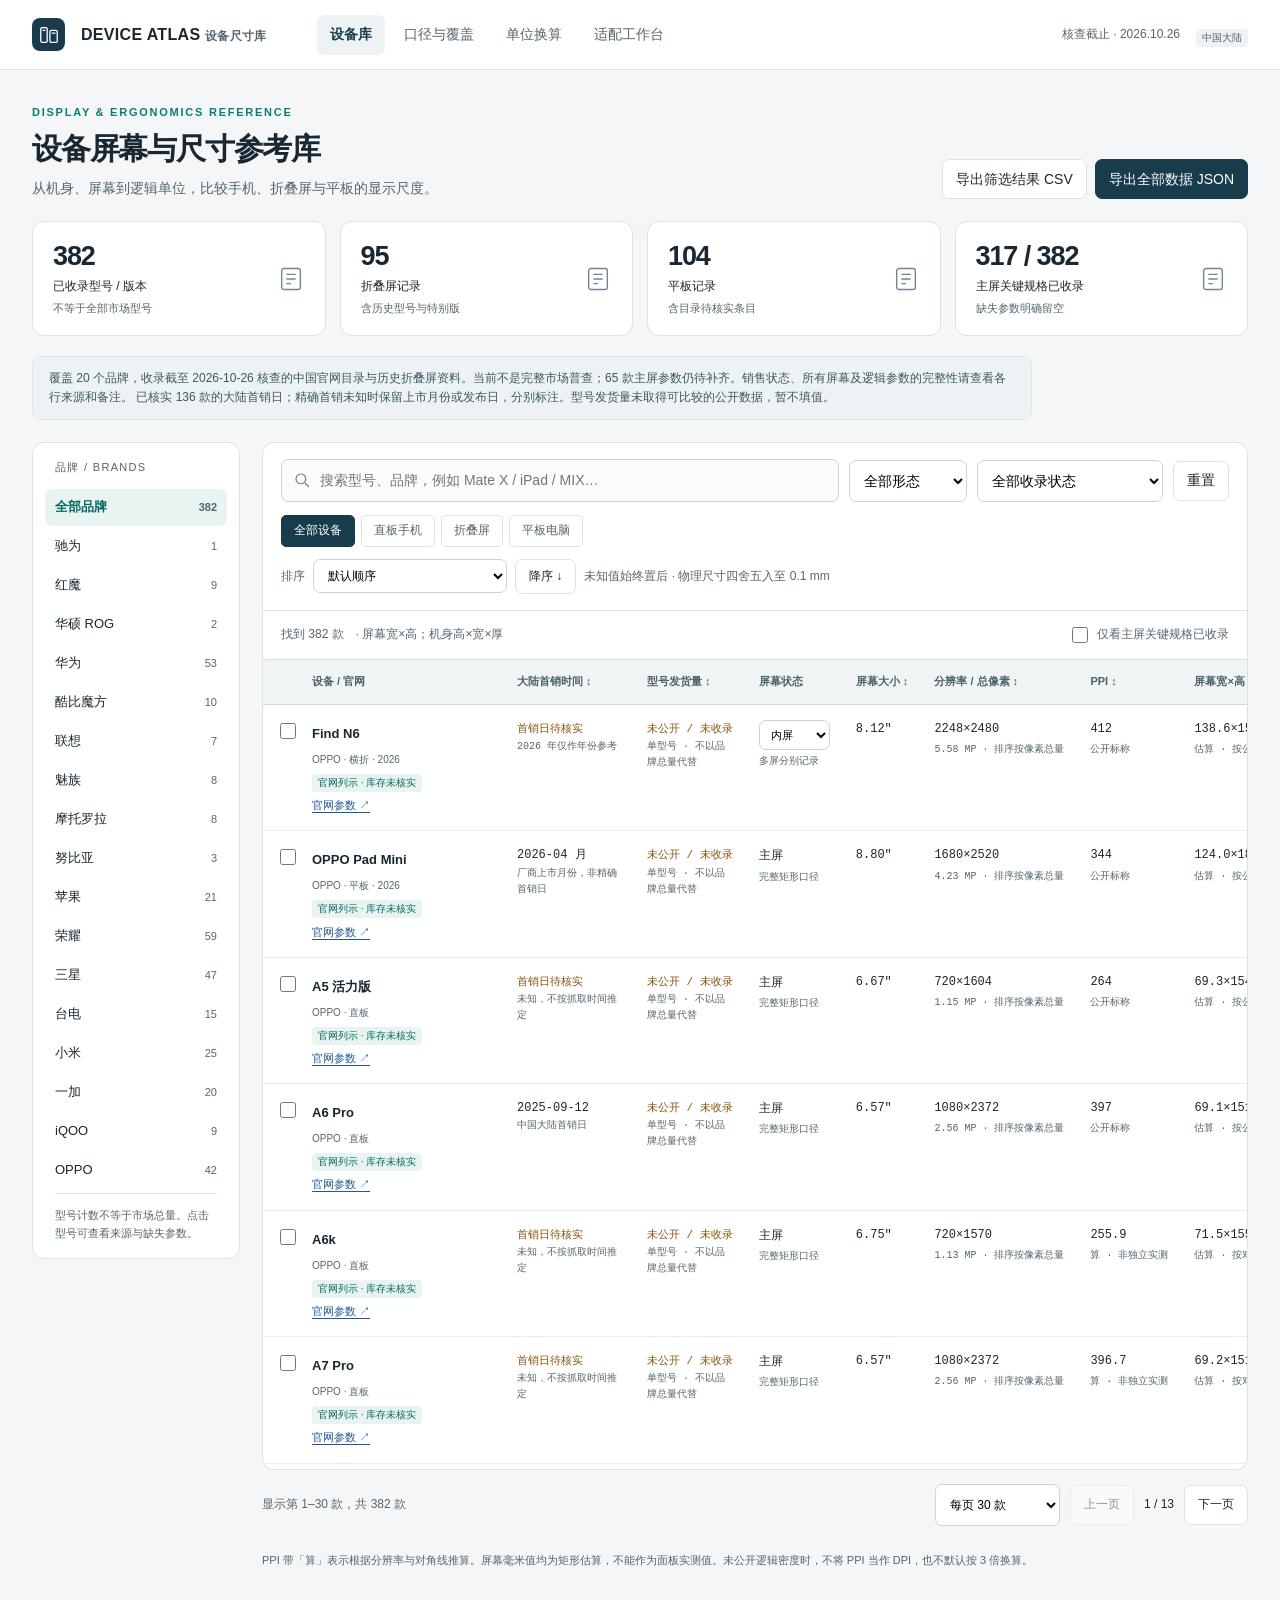
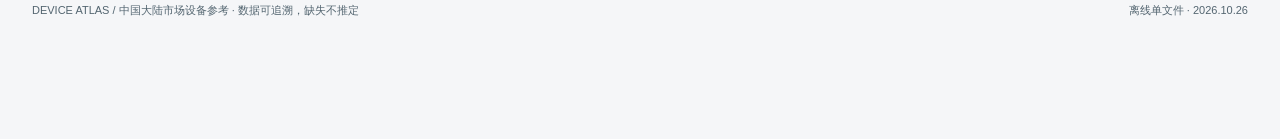
==== outputs/device-library/index.html @ fa9dd569 "Publish Device Atlas catalogue and physical-size workbench" ====
<!doctype html>
<html lang="zh-CN">
<head>
<meta charset="utf-8"><meta name="viewport" content="width=device-width,initial-scale=1">
<title>中国市场设备尺寸库 · Device Atlas</title>
<meta name="description" content="中国市场手机、折叠屏与平板设备尺寸参考，区分物理尺寸、PPI 与系统逻辑密度。">
<style>
:root{--bg:#f5f6f8;--paper:#fff;--ink:#182731;--muted:#536570;--line:#dce3e7;--navy:#183c4c;--accent:#087f75;--soft:#e8f4f1;--amber:#85530c;--amberbg:#fff4df;--blue:#235993;--r:12px}*{box-sizing:border-box}body{margin:0;background:var(--bg);color:var(--ink);font:14px/1.6 -apple-system,BlinkMacSystemFont,"Segoe UI","PingFang SC","Microsoft YaHei",sans-serif}button,input,select{font:inherit}button,a,select{touch-action:manipulation}button{cursor:pointer}button:disabled{cursor:not-allowed;opacity:.48}a{color:var(--blue);text-underline-offset:3px}button:focus-visible,a:focus-visible,input:focus-visible,select:focus-visible,summary:focus-visible{outline:3px solid #138b80;outline-offset:3px}button{border:1px solid var(--line);border-radius:7px;background:#fff;color:var(--ink);min-height:40px;padding:7px 13px;transition:background .15s}button:hover{background:#eef3f5}.primary{background:var(--navy);color:#fff;border-color:var(--navy)}.primary:hover{background:#255365}.quiet{background:transparent}.muted{color:var(--muted)}.mono,.num{font-family:ui-monospace,SFMono-Regular,Consolas,monospace;font-variant-numeric:tabular-nums}.small{font-size:12px}.nowrap{white-space:nowrap}.topbar{height:70px;border-bottom:1px solid var(--line);background:#fff;display:flex;align-items:center;padding:0 32px;gap:16px;position:relative;z-index:3}.logo{width:33px;height:33px;background:var(--navy);color:#fff;border-radius:8px;display:grid;place-items:center}.brandlock{font-weight:700;font-size:16px;letter-spacing:.02em}.edition{margin-left:auto;display:flex;align-items:center;gap:16px}.date{font-size:12px;color:var(--muted)}.navtabs{display:flex;gap:6px;margin-left:34px}.navtabs button{border:0;background:transparent;color:var(--muted)}.navtabs button[aria-selected=true]{color:var(--navy);background:#edf2f4;font-weight:600}.shell{max-width:1720px;margin:auto;padding:34px 32px 120px}.heading{display:flex;justify-content:space-between;gap:20px;align-items:flex-end;margin-bottom:22px}.eyebrow{font-size:11px;letter-spacing:.16em;color:var(--accent);font-weight:700;margin-bottom:7px}h1{font-size:30px;line-height:1.3;margin:0 0 9px;font-weight:650;letter-spacing:-.04em}h2{font-size:20px;margin:0 0 14px}h3{font-size:15px;margin:0 0 12px}.lead{color:var(--muted);margin:0;max-width:900px}.actions{display:flex;gap:8px;flex-wrap:wrap}.stats{display:grid;grid-template-columns:repeat(4,1fr);gap:14px;margin-bottom:20px}.stat{background:var(--paper);border:1px solid var(--line);border-radius:var(--r);padding:17px 20px;display:flex;justify-content:space-between;gap:10px;align-items:center}.stat strong{display:block;font-size:27px;line-height:1.3;font-weight:600;letter-spacing:-.04em}.stat .note{display:block;font-size:11px;color:var(--muted);margin-top:4px}.stat svg{color:#6f8991}.scope-note{background:#edf3f5;border:1px solid #d9e5e9;color:#3e5661;border-radius:9px;padding:12px 16px;margin-bottom:22px;font-size:12px}.workspace{display:grid;grid-template-columns:208px minmax(0,1fr);gap:22px}.sidebar{align-self:start;background:#fff;border:1px solid var(--line);border-radius:var(--r);padding:16px 12px}.side-title{font-size:11px;letter-spacing:.12em;color:var(--muted);padding:0 10px 12px}.brandlist{display:flex;flex-direction:column;gap:2px;max-height:690px;overflow:auto}.brand-btn{display:flex;justify-content:space-between;align-items:center;width:100%;border:0;background:transparent;min-height:37px;text-align:left;padding:7px 10px;font-size:13px}.brand-btn span:last-child{font-size:11px;color:var(--muted)}.brand-btn.active{background:var(--soft);color:#08675e;font-weight:650}.side-foot{font-size:11px;color:var(--muted);margin:14px 10px 0;border-top:1px solid var(--line);padding-top:13px}.catalog{min-width:0}.filters{background:#fff;border:1px solid var(--line);border-radius:var(--r) var(--r) 0 0;padding:16px 18px}.filterline{display:flex;align-items:center;gap:10px;flex-wrap:wrap}.search-wrap{position:relative;flex:1;min-width:230px}.search-wrap svg{position:absolute;left:12px;top:12px;color:#6b7e87}.search-wrap input{width:100%;padding:9px 12px 9px 38px;border:1px solid #c9d4da;border-radius:7px;min-height:42px;background:#fafcfc}select{min-height:42px;padding:8px 30px 8px 10px;border:1px solid #c9d4da;border-radius:7px;background:#fff;max-width:100%}.chips{display:flex;gap:6px;flex-wrap:wrap;margin-top:13px}.chip{min-height:32px;padding:3px 12px;border-radius:5px;font-size:12px;color:var(--muted)}.chip[aria-pressed=true]{background:var(--navy);border-color:var(--navy);color:#fff}.filter-meta{display:flex;gap:12px;align-items:center;font-size:12px;color:var(--muted);padding:13px 18px;background:#fff;border:1px solid var(--line);border-top:0}.filter-meta label{margin-left:auto;display:flex;gap:6px;align-items:center}.table-wrap{overflow:auto;max-height:810px;border:1px solid var(--line);border-top:0;background:#fff;border-radius:0 0 var(--r) var(--r)}table{border-collapse:separate;border-spacing:0;width:100%;text-align:left}th{position:sticky;top:0;z-index:2;background:#f0f4f5;border-bottom:1px solid #ced9df;padding:12px 13px;font-size:11px;white-space:nowrap;color:#4b616c;font-weight:600}td{border-bottom:1px solid #e8edef;padding:15px 13px;vertical-align:top;white-space:nowrap;font-size:12px}tbody tr:hover td{background:#f7fbfa}tbody tr:last-child td{border-bottom:0}.model-cell{min-width:205px;max-width:280px;white-space:normal}.model-name{border:0;background:none;padding:0;text-align:left;font-weight:650;min-height:28px;font-size:13px;line-height:1.4}.model-name:hover{background:none;text-decoration:underline}.model-meta{color:var(--muted);font-size:10px;margin-top:4px}.checkcell{width:40px;padding-right:0}input[type=checkbox]{accent-color:var(--accent);width:16px;height:16px;cursor:pointer}.badge{font-size:10px;display:inline-block;padding:1px 6px;border-radius:4px;background:#edf2f4;color:#52666f;margin-top:6px}.badge.green{background:var(--soft);color:#08685e}.badge.amber{background:var(--amberbg);color:var(--amber)}.missing{color:var(--amber);font-size:11px}.subvalue{display:block;font-size:10px;color:var(--muted);margin-top:3px}.bodycell{white-space:normal;min-width:220px;max-width:300px;overflow-wrap:anywhere}.screen-select{min-height:30px;padding:3px 20px 3px 7px;max-width:130px;font-size:11px}.sort-btn{border:0;background:none;min-height:20px;padding:0;color:inherit;font-size:inherit}.pager{display:flex;gap:10px;justify-content:flex-end;align-items:center;padding:14px 0;font-size:12px}.pager span:first-child{margin-right:auto;color:var(--muted)}.empty{padding:65px;text-align:center;color:var(--muted)}.empty strong{display:block;font-size:17px;margin-bottom:9px}.bottom-notes{font-size:11px;color:var(--muted);margin-top:12px}.comparebar{position:fixed;left:50%;bottom:20px;transform:translateX(-50%);z-index:6;width:min(920px,calc(100% - 32px));background:var(--navy);color:#fff;border-radius:12px;padding:12px 16px;display:flex;gap:10px;align-items:center;box-shadow:0 10px 40px #183c4c30}.comparebar[hidden]{display:none}.comparebar .names{flex:1;font-size:12px}.comparebar button{background:#fff}.comparebar .clear{border-color:#64818f;background:transparent;color:white}.page[hidden]{display:none}.method-grid{display:grid;grid-template-columns:repeat(2,minmax(0,1fr));gap:18px}.panel{background:white;border:1px solid var(--line);border-radius:var(--r);padding:24px}.panel p{color:var(--muted);font-size:13px}.panel code{display:block;background:#f0f4f5;border-radius:7px;padding:12px;font:12px/1.7 ui-monospace,monospace;white-space:pre-wrap;color:#244b5c}.method-table td{white-space:normal}.method-table th{position:static}.coverage-wrap{margin-top:20px}.coverage-wrap td,.coverage-wrap th{padding:10px 12px}.status-key{display:flex;gap:14px;flex-wrap:wrap;font-size:12px;color:var(--muted)}dialog{border:1px solid var(--line);border-radius:16px;padding:0;width:min(1040px,calc(100% - 30px));max-height:90vh;color:var(--ink);box-shadow:0 30px 100px #0e293e44}dialog::backdrop{background:#132b3d77}.dialog-head{display:flex;gap:16px;align-items:center;padding:22px 26px;border-bottom:1px solid var(--line);position:sticky;top:0;background:#fff;z-index:2}.dialog-head h2{margin:0;font-size:19px}.dialog-head button{margin-left:auto}.dialog-body{padding:24px 26px;overflow:auto}.detail-grid{display:grid;grid-template-columns:1fr 1fr;gap:14px;margin:18px 0}.detail-box{background:#f5f8f9;border-radius:9px;padding:14px}.detail-box small{display:block;color:var(--muted);font-size:11px;margin-bottom:5px}.screen-card{border:1px solid var(--line);border-radius:10px;padding:17px;margin:13px 0}.screen-title{display:flex;justify-content:space-between;gap:12px}.screen-metrics{display:grid;grid-template-columns:repeat(3,1fr);gap:16px;margin-top:14px}.screen-metrics small{display:block;color:var(--muted);font-size:11px}.screen-metrics strong{font-weight:550;font-size:14px}.source-list{font-size:12px;overflow-wrap:anywhere}.source-list li{margin:9px 0}.callout{padding:12px 15px;background:var(--amberbg);color:var(--amber);border-radius:7px;font-size:12px}.compare-grid{display:grid;gap:14px;grid-template-columns:repeat(var(--count,2),minmax(0,1fr));min-width:550px}.compare-card{border:1px solid var(--line);border-radius:10px;padding:15px;min-width:0}.compare-card h3{min-height:45px;line-height:1.4}.screen-stage{height:290px;display:flex;align-items:flex-end;justify-content:center;background:linear-gradient(#f5f8f9 1px,transparent 1px),linear-gradient(90deg,#f5f8f9 1px,transparent 1px);background-size:12px 12px;margin:12px 0;overflow:hidden}.screen-rect{border:1.5px solid #346678;background:#e5eff1;border-radius:7px;display:grid;place-items:center;font-size:11px;color:#315866;position:relative}.compare-metric{padding:10px 0;border-bottom:1px solid var(--line);font-size:12px}.compare-metric small{display:block;color:var(--muted);font-size:10px}.compare-metric:last-child{border:0}.calc-fields{display:grid;grid-template-columns:repeat(3,1fr);gap:14px}.calc-fields label{font-size:12px;color:var(--muted)}.calc-fields input{display:block;margin-top:5px;width:100%;border:1px solid #bccbd2;border-radius:6px;padding:9px;font:14px ui-monospace}.calc-output{background:var(--navy);color:white;padding:22px;border-radius:10px;margin-top:20px}.calc-output strong{font-size:24px;display:block;font-weight:550}.toast{position:fixed;top:85px;left:50%;transform:translateX(-50%);z-index:12;background:var(--ink);color:#fff;padding:10px 18px;border-radius:8px;font-size:13px;max-width:90%}.toast[hidden]{display:none}footer{color:var(--muted);font-size:11px;margin-top:32px;display:flex;justify-content:space-between;gap:15px}.mobile-brand{display:none}svg{flex-shrink:0}#data-note{max-width:1000px}.sr-only{position:absolute;width:1px;height:1px;overflow:hidden;clip:rect(0,0,0,0)}
@media(min-width:1500px){td{padding:17px 16px}.model-cell{min-width:225px}}@media(max-width:1000px){.shell{padding:24px 20px 110px}.topbar{padding:0 20px}.workspace{grid-template-columns:160px minmax(0,1fr);gap:14px}.navtabs{margin-left:10px}.heading{align-items:start}.stats{gap:8px}.stat{padding:14px}.stat svg{display:none}.edition .date{display:none}.method-grid{grid-template-columns:1fr}}@media(max-width:700px){.topbar{height:auto;min-height:65px;padding:12px 16px;flex-wrap:wrap;gap:10px}.brandlock{font-size:14px}.navtabs{order:3;width:100%;margin:0}.navtabs button{flex:1;font-size:12px}.edition{margin-left:auto}.edition .tag{display:none}.shell{padding:22px 14px 110px}h1{font-size:25px}.heading{display:block}.heading .actions{margin-top:16px}.lead{font-size:12px}.stats{grid-template-columns:repeat(2,1fr)}.stat{padding:13px}.stat strong{font-size:23px}.workspace{display:block}.sidebar{display:none}.mobile-brand{display:block}.filters{padding:12px}.search-wrap{min-width:100%;flex-basis:100%}.filterline select{flex:1;min-width:100px;font-size:12px}.filter-meta{padding:10px 12px;flex-wrap:wrap;gap:6px}.filter-meta label{margin-left:0;width:100%}.table-wrap{max-height:72vh}td,th{padding:12px 10px}.model-cell{min-width:175px}.comparebar{bottom:10px;padding:10px}.comparebar .names{font-size:11px}.comparebar .clear{display:none}.screen-metrics{grid-template-columns:repeat(2,1fr)}.detail-grid{grid-template-columns:1fr}.dialog-body{padding:18px}.dialog-head{padding:16px}.panel{padding:18px}.calc-fields{grid-template-columns:1fr 1fr}.pager{flex-wrap:wrap}.pager span:first-child{width:100%}footer{display:block}.scope-note{font-size:11px}}
@media(prefers-reduced-motion:reduce){*{transition:none!important;scroll-behavior:auto!important}}@media print{.topbar,.sidebar,.filters,.comparebar,.pager,.actions{display:none}.shell{padding:0}.workspace{display:block}.table-wrap{max-height:none;overflow:visible}th{position:static}.stats{display:none}}
</style>
<style>
.sort-tools{display:flex;gap:8px;align-items:center;margin-top:12px;flex-wrap:wrap}.sort-tools label{font-size:12px;color:var(--muted)}.sort-tools select{min-height:34px;font-size:12px}.sort-tools button{min-height:34px;font-size:12px}.date-cell{min-width:130px}.official-link{display:inline-block;font-size:11px;margin-top:5px}.date-note{display:block;font-size:10px;color:var(--muted);max-width:160px;white-space:normal}.bench-layout{display:grid;grid-template-columns:252px minmax(0,1fr);gap:20px}.bench-picker{background:#fff;border:1px solid var(--line);border-radius:12px;padding:16px;align-self:start}.bench-picker input[type=search]{width:100%;border:1px solid #c9d4da;padding:9px;border-radius:6px;font-size:12px;min-height:40px}.bench-picker select{width:100%;margin-top:8px;font-size:12px}.bench-list{max-height:590px;overflow:auto;margin-top:12px}.bench-option{display:flex;gap:8px;padding:9px 3px;border-bottom:1px solid #edf1f3;align-items:flex-start;cursor:pointer}.bench-option input{flex-shrink:0;margin-top:4px}.bench-option strong{display:block;font-size:12px;font-weight:550;line-height:1.5}.bench-option small{display:block;color:var(--muted);font-size:10px}.bench-option:has(input:checked){background:#edf7f4}.bench-main{min-width:0}.bench-toolbar{display:flex;gap:8px;align-items:center;flex-wrap:wrap;background:#fff;border:1px solid var(--line);border-radius:12px 12px 0 0;padding:13px 16px}.segmented{display:flex;gap:3px;padding:3px;background:#edf2f4;border-radius:7px}.segmented button{min-height:32px;padding:4px 12px;border:0;background:transparent;font-size:12px}.segmented button.active{background:#fff;box-shadow:0 1px 4px #183c4c15;color:var(--navy);font-weight:650}.bench-toolbar .calibrate{margin-left:auto}.bench-toolbar button,.bench-toolbar select{font-size:12px;min-height:36px}.calib-status{padding:9px 16px;font-size:11px;background:#f0f6f7;color:#3d5a67;border:1px solid var(--line);border-top:0;display:flex;align-items:center;gap:7px;flex-wrap:wrap}.calib-status.valid{background:#eaf5f0;color:#126452}.calib-status.invalid{background:var(--amberbg);color:var(--amber)}.bench-scroll{background-color:#f6f8f9;background-image:linear-gradient(#e5ebee 1px,transparent 1px),linear-gradient(90deg,#e5ebee 1px,transparent 1px);background-size:20px 20px;overflow:auto;border:1px solid var(--line);border-top:0;max-height:78vh;min-height:380px;padding:26px 22px 30px;border-radius:0 0 12px 12px}.bench-stage{display:flex;align-items:flex-end;gap:30px;width:max-content;min-width:100%;min-height:330px;padding-bottom:18px;border-bottom:1px dashed #9bb2bd}.bench-device{flex-shrink:0;min-width:145px;display:flex;flex-direction:column;align-items:center}.bench-device-head{display:flex;align-items:center;gap:7px;justify-content:space-between;width:100%;max-width:420px;min-width:170px;margin-bottom:9px}.bench-device-head strong{font-size:12px;max-width:260px;white-space:normal;line-height:1.4}.bench-device-head button{min-height:27px;padding:1px 7px;font-size:11px}.bench-screen-choice{display:flex;gap:5px;width:100%;justify-content:center;align-items:center;margin-bottom:10px}.bench-screen-choice select{font-size:11px;min-height:29px;max-width:180px;padding-top:3px;padding-bottom:3px}.bench-screen-choice button{min-height:29px;padding:3px 7px;font-size:11px}.hardware-frame{position:relative;flex-shrink:0;border:1px solid #526a77;border-radius:18px;background:#344b59;box-shadow:0 6px 15px #1b3b4b16;display:flex;align-items:center;justify-content:center;overflow:visible}.hardware-frame.screen-only{border:0;border-radius:0;background:transparent;box-shadow:none}.hardware-screen{position:relative;border:1px solid #547f8d;border-radius:10px;background:#e7eff1;overflow:hidden;flex-shrink:0;display:flex;align-items:center;justify-content:center}.hardware-screen.round{border-radius:50%}.hardware-screen .screen-label{color:#3d6273;font:12px/1.6 ui-monospace,monospace;text-align:center;z-index:0;max-width:90%;overflow:hidden}.hardware-screen .screen-label strong{font-size:19px;font-weight:500;display:block}.hardware-screen img{position:absolute;z-index:1;left:0;max-width:none;pointer-events:none}.screen-centerline{position:absolute;z-index:2;top:0;bottom:0;left:50%;border-left:1px dashed #345d7160;pointer-events:none}.bench-dimensions{font-size:11px;color:#385c6a;margin-top:13px;text-align:center;font-variant-numeric:tabular-nums;line-height:1.7}.bench-device .remove-device{min-height:27px;font-size:10px;padding:2px 7px;background:transparent;border-color:#b9ccd3}.bench-caption{font-size:11px;color:var(--muted);margin:10px 0 20px}.design-panel{background:#fff;border:1px solid var(--line);border-radius:12px;padding:18px;margin-top:18px}.design-panel-head{display:flex;align-items:center;gap:12px;flex-wrap:wrap}.design-panel-head h3{margin:0}.design-controls{display:flex;gap:10px;flex-wrap:wrap;align-items:center;margin-top:14px}.design-controls select{font-size:12px;min-height:36px}.design-controls label{font-size:11px;color:var(--muted)}.design-controls input[type=range]{vertical-align:middle;width:90px}.file-button{display:inline-flex;align-items:center;min-height:38px;padding:6px 12px;border:1px dashed #849fae;border-radius:7px;cursor:pointer;color:var(--navy);font-size:12px}.file-button:focus-within{outline:3px solid #138b80;outline-offset:3px}.file-button input{position:absolute;width:1px;height:1px;opacity:0}.design-meta{font-size:11px;color:var(--muted);flex:1}.future-note{font-size:11px;color:var(--muted);border-top:1px solid var(--line);padding-top:12px;margin-top:14px}.calibration-dialog{max-width:760px}.ruler-space{background:#f0f5f7;border:1px solid #cbdbe2;border-radius:9px;overflow:auto;padding:36px 22px;margin:18px 0}.calibration-ruler{height:44px;position:relative;border-bottom:2px solid var(--navy);background:repeating-linear-gradient(90deg,var(--navy) 0,var(--navy) 1px,transparent 1px,transparent calc(10% - 0px));background-size:10% 10px;background-repeat:repeat-x;background-position:bottom}.calibration-ruler:before,.calibration-ruler:after{content:'';position:absolute;bottom:-6px;width:2px;height:35px;background:var(--navy)}.calibration-ruler:before{left:0}.calibration-ruler:after{right:0}.ruler-label{text-align:center;font-size:12px;color:var(--navy);padding-top:2px}.calib-inputs{display:flex;align-items:center;gap:12px;flex-wrap:wrap}.calib-inputs label{font-size:12px}.calib-inputs input[type=range]{flex:1;min-width:180px;accent-color:var(--accent)}.calib-inputs input[type=number]{width:85px;padding:8px;border:1px solid #afc2cb;border-radius:6px}.dialog-actions{display:flex;justify-content:flex-end;gap:10px;margin-top:20px}.workbench-empty{padding:50px 30px;text-align:center;color:var(--muted);width:100%;font-size:13px}.release-source{margin-top:12px;border:1px solid var(--line);border-radius:9px;padding:14px}.release-source strong{font-size:13px}.release-source p{font-size:12px;color:var(--muted);margin:6px 0}.file-status{margin:12px 0 0;font-size:11px;color:var(--accent)}.workbench-legend{display:flex;gap:16px;flex-wrap:wrap;margin:9px 0;font-size:11px;color:var(--muted)}.comparebar .names{white-space:nowrap;overflow:hidden;text-overflow:ellipsis}.bench-type-filter{display:flex;gap:4px;margin-top:10px}.bench-type-filter button{flex:1;min-height:30px;font-size:11px;padding:4px}.bench-type-filter button.active{background:var(--soft);color:var(--accent)}
@media(max-width:1050px){.bench-layout{grid-template-columns:210px minmax(0,1fr);gap:14px}.bench-toolbar .calibrate{margin-left:0}.bench-scroll{padding:20px 16px}}@media(max-width:700px){.bench-layout{display:block}.bench-picker{margin-bottom:14px}.bench-list{max-height:220px}.bench-toolbar{padding:11px}.bench-scroll{min-height:350px;max-height:75vh}.bench-stage{gap:20px}.bench-device-head{min-width:150px}.calib-inputs{gap:8px}.sort-tools select{max-width:220px}.sort-tools{margin-top:10px}.design-panel{padding:14px}.bench-caption{font-size:10px}}

</style></head>
<body>
<header class="topbar"><div class="logo" aria-hidden="true"><svg width="22" height="22" viewBox="0 0 24 24" fill="none" stroke="currentColor" stroke-width="1.4"><rect x="3" y="4" width="7" height="16" rx="1.5"/><rect x="13" y="7" width="8" height="13" rx="1.5"/><path d="M5 7h3M15 10h4"/></svg></div><div class="brandlock">DEVICE ATLAS <span class="small muted">设备尺寸库</span></div><nav class="navtabs" aria-label="主导航"><button role="tab" aria-selected="true" data-page="library">设备库</button><button role="tab" aria-selected="false" data-page="method">口径与覆盖</button><button role="tab" aria-selected="false" data-page="calculator">单位换算</button></nav><div class="edition"><span class="date">核查截止 · 2026.10.26</span><span class="badge tag">中国大陆</span></div></header>
<main class="shell">
<section id="page-library" class="page">
<div class="heading"><div><div class="eyebrow">DISPLAY & ERGONOMICS REFERENCE</div><h1>设备屏幕与尺寸参考库</h1><p class="lead">从机身、屏幕到逻辑单位，比较手机、折叠屏与平板的显示尺度。</p></div><div class="actions"><button id="export-csv">导出筛选结果 CSV</button><button id="export-json" class="primary">导出全部数据 JSON</button></div></div>
<div class="stats" id="stats"></div>
<div class="scope-note" id="data-note"></div>
<div class="workspace"><aside class="sidebar"><div class="side-title">品牌 / BRANDS</div><div id="brandlist" class="brandlist"></div><div class="side-foot">型号计数不等于市场总量。点击型号可查看来源与缺失参数。</div></aside><section class="catalog" aria-label="设备规格表">
<div class="filters"><div class="filterline"><div class="search-wrap"><svg width="18" height="18" viewBox="0 0 24 24" fill="none" stroke="currentColor" stroke-width="1.6" aria-hidden="true"><circle cx="10.5" cy="10.5" r="6.5"/><path d="m16 16 5 5"/></svg><label for="search" class="sr-only">搜索品牌或型号</label><input type="search" id="search" placeholder="搜索型号、品牌，例如 Mate X / iPad / MIX…"></div><select id="brand-select" class="mobile-brand" aria-label="选择品牌"></select><select id="form-select" aria-label="设备形态"><option value="">全部形态</option><option>直板</option><option>横折</option><option>竖折</option><option>三折</option><option>外折</option><option>平板</option></select><select id="status-select" aria-label="销售状态"><option value="">全部收录状态</option><option value="listed">官网列售 / 产品入口</option><option value="history">历史已发布</option><option value="pending">待核实</option></select><button id="reset">重置</button></div><div class="chips" aria-label="设备类型"><button class="chip" data-kind="all" aria-pressed="true">全部设备</button><button class="chip" data-kind="phone" aria-pressed="false">直板手机</button><button class="chip" data-kind="fold" aria-pressed="false">折叠屏</button><button class="chip" data-kind="tablet" aria-pressed="false">平板电脑</button></div></div>
<div class="filter-meta"><span id="result-count" aria-live="polite"></span><span>· 屏幕宽×高；机身高×宽×厚</span><label><input type="checkbox" id="known-only">仅看主屏关键规格已收录</label></div>
<div class="table-wrap" tabindex="0" aria-label="可横向滚动的设备参数表"><table><thead><tr><th scope="col" class="checkcell"><span class="sr-only">加入对比</span></th><th scope="col">设备 / 型号</th><th scope="col">屏幕状态</th><th scope="col"><button class="sort-btn" data-sort="diagonal">对角线 ↕</button></th><th scope="col">分辨率 px</th><th scope="col"><button class="sort-btn" data-sort="ppi">PPI ↕</button></th><th scope="col"><button class="sort-btn" data-sort="width">屏幕宽×高 mm ↕</button></th><th scope="col">逻辑尺寸 / 单位</th><th scope="col">逻辑 DPI / 倍率</th><th scope="col">机身高×宽×厚 mm</th></tr></thead><tbody id="rows"></tbody></table><div id="empty" class="empty" hidden><strong>没有匹配的设备</strong>试试缩短关键词或取消筛选。<br><button id="empty-reset" style="margin-top:16px">清除全部筛选</button></div></div>
<div class="pager"><span id="pager-note"></span><label for="page-size" class="sr-only">每页设备数量</label><select id="page-size"><option value="30">每页 30 款</option><option value="60">每页 60 款</option><option value="120">每页 120 款</option><option value="10000">显示全部</option></select><button id="prev">上一页</button><span id="page-label"></span><button id="next">下一页</button></div>
<div class="bottom-notes">PPI 带「算」表示根据分辨率与对角线推算。屏幕毫米值均为矩形估算，不能作为面板实测值。未公开逻辑密度时，不将 PPI 当作 DPI，也不默认按 3 倍换算。</div>
</section></div>
</section>
<section id="page-method" class="page" hidden><div class="heading"><div><div class="eyebrow">METHODOLOGY & COVERAGE</div><h1>口径与覆盖</h1><p class="lead">让每个数值都能追溯，区分硬件规格、计算结果与需要实机读取的配置。</p></div></div><div class="method-grid">
<article class="panel"><h2>01 / 收录边界</h2><p>中国大陆官网列售、产品入口及待核实的目录型号；保留华为、荣耀、OPPO、小米、三星、苹果已确认的历代折叠屏。存储容量与纯配色通常合并，改变机身几何的版本尽量单列或写入备注。</p><p><b>这不是已经穷尽所有渠道库存的市场普查。</b>官网仍有产品页面不等于现货；预约、区域限定、长尾品牌及停售机型的状态需要独立确认。页面显示实际收录量与参数完整度，不将候选条目当作已验证完整参数。</p><p>时间口径为 2026-10-26。来源页面可能持续变化，未确认发布日期或大陆销售状态的条目归入「待核实」。</p></article>
<article class="panel"><h2>02 / 物理尺寸怎么来</h2><p>机身尺寸引用厂商规格，采用高×宽×厚；摄像头凸起通常不计入标称厚度，以各行备注为准。屏幕采用宽×高，保持所记录分辨率方向；部分展开内屏横向更宽；圆形外屏的英寸数按直径记录，表中以 Ø 标识，毫米数为圆的外接方框。</p><code>公开 PPI 可用：
宽 mm = 宽 px ÷ PPI × 25.4
高 mm = 高 px ÷ PPI × 25.4

仅对角线可用：
PPI估算 = √(宽px² + 高px²) ÷ 对角线英寸

圆形外屏（单独处理）：
PPI估算 = 横向像素 ÷ 直径英寸</code><p>详情同时展示按对角线与按公开 PPI 两种结果和差异。PPI 为计算值时两者不构成独立验证。圆角、挖孔、折痕及曲面投影未扣除，不能认为精确到 0.01 mm。</p></article>
<article class="panel"><h2>03 / dp、pt、vp 与 DPI</h2><table class="method-table"><thead><tr><th>参数</th><th>含义</th></tr></thead><tbody><tr><td>PPI</td><td>屏幕每英寸像素数，硬件物理密度。</td></tr><tr><td>逻辑 DPI</td><td>Android 的 densityDpi 等系统缩放配置，不等于物理 PPI。</td></tr><tr><td>dp / pt / vp</td><td>分别为 Android、iOS、原生 HarmonyOS 的逻辑单位；实际数值依系统与显示设置而定。</td></tr></tbody></table><p>只在有明确依据时填入逻辑尺寸或逻辑密度；否则标为待实机读取。开发者文档的初始配置可能随系统更新、显示大小、分辨率设置及折叠状态改变。</p><p><a href="https://developer.android.com/reference/android/util/DisplayMetrics" target="_blank" rel="noopener noreferrer">Android DisplayMetrics 官方说明 ↗</a></p></article>
<article class="panel"><h2>04 / 折叠屏与平板的特殊口径</h2><p>内屏与外屏分别记录。三折叠单屏、双屏、三屏状态如有公开数据则分列；未公开的中间态不根据展开面积线性猜测。</p><p>平板逻辑尺寸可能因窗口模式、横竖屏、显示缩放和桌面模式改变。输入法应读取 IME 的实际可用区域，整屏逻辑尺寸并不等于键盘可用宽度。</p><p>对比图只表达相对物理尺寸，不是显示器上的毫米级 1:1 标尺；不含机身框线与安全区的精确轮廓。</p></article>
</div><div class="panel coverage-wrap"><h2>品牌覆盖与待补项</h2><p class="small muted">「主屏规格」要求有分辨率及对角线或公开 PPI。其完整不代表全部内外屏、机身尺寸与逻辑参数均完整。</p><div style="overflow:auto"><table><thead><tr><th>品牌</th><th>已收录型号</th><th>主屏规格已收录</th><th>折叠屏</th><th>平板</th><th>待核实状态</th></tr></thead><tbody id="coverage"></tbody></table></div><p id="coverage-notes"></p></div></section>
<section id="page-calculator" class="page" hidden><div class="heading"><div><div class="eyebrow">PIXELS → LOGICAL → PHYSICAL</div><h1>单位换算工作台</h1><p class="lead">输入实机配置，或明确设置一个假设。假设结果不会写回设备的真实参数。</p></div></div><div class="method-grid"><article class="panel"><h2>像素与逻辑尺寸</h2><div class="calc-fields"><label>屏幕宽 px<input id="calc-w" type="number" value="1080" min="1" max="20000"></label><label>屏幕高 px<input id="calc-h" type="number" value="2400" min="1" max="20000"></label><label>假设 density<input id="calc-density" type="number" value="3" min="0.1" max="10" step="0.125"></label></div><div class="calc-output"><span class="small">情景换算 · 不是设备默认配置</span><strong id="logical-result"></strong><span id="density-result" class="small"></span></div><p>在 Android 中，density = densityDpi ÷ 160。这里的 DPI 是逻辑 DPI，不能据此求屏幕真实毫米尺寸。</p></article><article class="panel"><h2>像素与物理尺寸</h2><div class="calc-fields"><label>物理 PPI<input id="calc-ppi" type="number" value="421" min="20" max="2000" step="1"></label><label>键高 / 逻辑单位<input id="calc-key" type="number" value="44" min="1" max="300" step="1"></label></div><div class="calc-output"><span class="small">按输入 PPI 与倍率估算</span><strong id="physical-result"></strong><span id="key-result" class="small"></span></div><p>同为 3 倍，物理 PPI 不同，相同逻辑键高的毫米值仍不同。对未知 PPI，不能只用逻辑密度求真实尺寸。</p><div class="callout">PPI 与 density 均为手动输入示例；这里默认的 421 和 3 不代表某台设备实测采用这两个值。</div></article></div></section>
<footer><span>DEVICE ATLAS / 中国大陆市场设备参考 · 数据可追溯，缺失不推定</span><span>离线单文件 · 2026.10.26</span></footer>
</main>
<div id="comparebar" class="comparebar" hidden><span class="small">已选 <b id="selected-count">0</b>/12</span><span id="selected-names" class="names"></span><button class="clear" id="clear-compare">清空</button><button id="show-compare">查看对比</button></div>
<dialog id="detail-dialog" aria-labelledby="detail-title"><div class="dialog-head"><h2 id="detail-title">设备详情</h2><button data-close="detail-dialog" aria-label="关闭详情">关闭 ×</button></div><div class="dialog-body" id="detail-body"></div></dialog>
<dialog id="compare-dialog" aria-labelledby="compare-title"><div class="dialog-head"><h2 id="compare-title">设备尺寸对比</h2><button data-close="compare-dialog" aria-label="关闭对比">关闭 ×</button></div><div class="dialog-body"><p class="small muted">相同视觉比例展示当前所选屏幕的矩形估算尺寸；不是物理 1:1 标尺。更换屏幕后会重新计算。</p><div style="overflow:auto"><div id="compare-content" class="compare-grid"></div></div></div></dialog>
<div id="toast" class="toast" role="status" hidden></div>
<script id="device-data" type="application/json">{"title":"中国市场设备尺寸库","asOf":"2026-10-26","scope":"中国大陆官网目录与历史折叠屏；对话参考机型另列。非全渠道库存普查。","coverageNotes":"覆盖依据为厂商中国官网、开发者文档、历史规格存档及少量明确标注的公开历史资料。目录并不保证全部市场型号穷尽；官网购买入口不等于现货。教育平板、运营商与部分长尾品牌、特殊地区版、所有容量配色SKU和第三方库存仍有缺口。华为原生鸿蒙与旧系统逻辑单位不同；逻辑尺寸和密度仅在有依据时填写。","devices":[{"brand":"OPPO","model":"Find N6","year":2026,"type":"手机","form":"横折","market":"当前官网列售","bodyFold":"159.87×74.12×8.93","bodyOpen":"159.87×145.58×4.21","body":null,"screens":[{"name":"内屏","wpx":2248,"hpx":2480,"diagonal":8.12,"ppi":412,"ppiKind":"官方","densityDpi":null,"logical":null},{"name":"外屏","wpx":1140,"hpx":2616,"diagonal":6.62,"ppi":431,"ppiKind":"官方","densityDpi":null,"logical":null}],"sources":[{"title":"OPPO 中国官方参数","url":"https://www.oppo.com/cn/smartphones/series-find-n/find-n6/specs/"}],"notes":"官方公开参数逐项核对。历史已发布不代表确认停售；官网保留参数页不作为库存证据。2026年3月正式发布；官网有当前产品入口，未验证逐SKU库存。","id":"d-aa2ffd27a9","releaseDate":null,"releaseMonth":null,"announcementDate":null,"releaseSource":null,"releaseNote":null,"shipments":null,"logicalUnit":"dp"},{"brand":"OPPO","model":"OPPO Pad Mini","year":2026,"type":"平板","form":"平板","market":"当前官网列售","bodyFold":null,"bodyOpen":null,"body":"194.38×132.38×5.39–5.46 mm","screens":[{"name":"主屏","wpx":1680,"hpx":2520,"diagonal":8.8,"ppi":344,"ppiKind":"官方","densityDpi":null,"logical":null}],"sources":[{"title":"厂商官方参数或产品目录","url":"https://www.oppo.com/cn/tablets/"},{"title":"OPPO 官方商城参数","url":"https://store.oppo.com/cn/app/product/index?skuId=39991"}],"notes":"官网目录带购买入口；未核实实时库存，屏幕参数待补。","id":"d-45455a1916","releaseDate":null,"releaseMonth":"2026-04","announcementDate":"2026-04-21","releaseSource":{"title":"官方公告与发布会报道日期冲突","url":"https://www.sina.cn/news/detail/5290880190907309.html"},"releaseNote":"官方新品全家桶公告称4月24日全面开售，IT之家单品发布报道写4月30日；本轮未消解冲突，精确首销日留空。","shipments":null,"logicalUnit":"dp"},{"brand":"OPPO","model":"A5 活力版","year":null,"type":"手机","form":"直板","market":"当前官网列售","bodyFold":null,"bodyOpen":null,"body":"高 约 164.82 毫米 宽 约 75.53 毫米 厚 约 7.86 毫米（玉石绿） 约 7.76 毫米（玛瑙粉，琥珀黑）","screens":[{"name":"主屏","wpx":720,"hpx":1604,"diagonal":6.67,"ppi":264,"ppiKind":"官方","densityDpi":null,"logical":null}],"sources":[{"title":"厂商官方参数或产品目录","url":"https://www.oppo.com/cn/smartphones/series-a/a5-energy-edition/specs/"}],"notes":"官网目录带购买入口；未核实实时库存。","id":"d-377ca46be4","releaseDate":null,"releaseMonth":null,"announcementDate":null,"releaseSource":null,"releaseNote":"尚未核实中国大陆首次正式开售日期。","shipments":null,"logicalUnit":"dp"},{"brand":"OPPO","model":"A6 Pro","year":null,"type":"手机","form":"直板","market":"当前官网列售","bodyFold":null,"bodyOpen":null,"body":"高 约 158.16 毫米 宽 约 74.99 毫米 厚 约 7.96 毫米（墨玉黑） 约 8.11 毫米（流水生金） 约 8.03 毫米（青云平步）","screens":[{"name":"主屏","wpx":1080,"hpx":2372,"diagonal":6.57,"ppi":397,"ppiKind":"官方","densityDpi":null,"logical":null}],"sources":[{"title":"厂商官方参数或产品目录","url":"https://www.oppo.com/cn/smartphones/series-a/a6-pro/specs/"}],"notes":"官网目录带购买入口；未核实实时库存。","id":"d-ab7d53e443","releaseDate":"2025-09-12","releaseMonth":"2025-09","announcementDate":"2025-09-09","releaseSource":{"title":"明确首销日期的公告或报道","url":"https://www.ithome.com/0/881/520.htm"},"releaseNote":"发布会当日报道明确9月12日开售。","shipments":null,"logicalUnit":"dp"},{"brand":"OPPO","model":"A6k","year":null,"type":"手机","form":"直板","market":"当前官网列售","bodyFold":null,"bodyOpen":null,"body":"高 约 166.61 毫米 宽 约 78.51 毫米 厚 约 8.61 毫米","screens":[{"name":"主屏","wpx":720,"hpx":1570,"diagonal":6.75,"ppi":null,"ppiKind":"未公开","densityDpi":null,"logical":null}],"sources":[{"title":"厂商官方参数或产品目录","url":"https://www.oppo.com/cn/smartphones/series-a/a6k/specs/"}],"notes":"官网目录带购买入口；未核实实时库存。","id":"d-441eb24fa3","releaseDate":null,"releaseMonth":null,"announcementDate":null,"releaseSource":null,"releaseNote":"尚未核实中国大陆首次正式开售日期。","shipments":null,"logicalUnit":"dp"},{"brand":"OPPO","model":"A7 Pro","year":null,"type":"手机","form":"直板","market":"当前官网列售","bodyFold":null,"bodyOpen":null,"body":"高 约 159.08 毫米 宽 约 75.81 毫米 厚 约 8.80 毫米","screens":[{"name":"主屏","wpx":1080,"hpx":2372,"diagonal":6.57,"ppi":396.697,"ppiKind":"计算","densityDpi":null,"logical":null}],"sources":[{"title":"厂商官方参数或产品目录","url":"https://www.oppo.com/cn/smartphones/series-a/a7-pro/specs/"}],"notes":"官网目录带购买入口；未核实实时库存。","id":"d-cbf4dafdef","releaseDate":null,"releaseMonth":null,"announcementDate":null,"releaseSource":null,"releaseNote":"尚未核实中国大陆首次正式开售日期。","shipments":null,"logicalUnit":"dp"},{"brand":"OPPO","model":"A7 Pro Max","year":null,"type":"手机","form":"直板","market":"当前官网列售","bodyFold":null,"bodyOpen":null,"body":"高 约 162.98 毫米 宽 约 77.97 毫米 厚 约 8.57 毫米","screens":[{"name":"主屏","wpx":1272,"hpx":2772,"diagonal":6.78,"ppi":449.84,"ppiKind":"计算","densityDpi":null,"logical":null}],"sources":[{"title":"厂商官方参数或产品目录","url":"https://www.oppo.com/cn/smartphones/series-a/a7-pro-max/specs/"}],"notes":"官网目录带购买入口；未核实实时库存。","id":"d-5d232774e5","releaseDate":null,"releaseMonth":null,"announcementDate":null,"releaseSource":null,"releaseNote":"尚未核实中国大陆首次正式开售日期。","shipments":null,"logicalUnit":"dp"},{"brand":"OPPO","model":"Find X10","year":null,"type":"手机","form":"直板","market":"当前官网列售","bodyFold":null,"bodyOpen":null,"body":"高 约 156.51 毫米 宽 约 74.29 毫米 厚 约 8.35 毫米","screens":[{"name":"主屏","wpx":1272,"hpx":2768,"diagonal":6.59,"ppi":462,"ppiKind":"官方","densityDpi":null,"logical":null}],"sources":[{"title":"厂商官方参数或产品目录","url":"https://www.oppo.com/cn/smartphones/series-find-x/find-x10/specs/"}],"notes":"官网目录带购买入口；未核实实时库存。","id":"d-9b983b8d36","releaseDate":"2026-09-24","releaseMonth":"2026-09","announcementDate":"2026-09-22","releaseSource":{"title":"明确首销日期的公告或报道","url":"https://www.ithome.com/1/006/564.htm"},"releaseNote":"IT之家首销当日报道明确系列三款于9月24日10点开售；非10月新配色首销日。","shipments":null,"logicalUnit":"dp"},{"brand":"OPPO","model":"Find X10 E","year":null,"type":"手机","form":"直板","market":"当前官网列售","bodyFold":null,"bodyOpen":null,"body":"高 约 156.98 毫米 宽 约 73.93 毫米 厚 约 7.99 毫米","screens":[{"name":"主屏","wpx":1256,"hpx":2760,"diagonal":6.59,"ppi":460.144,"ppiKind":"计算","densityDpi":null,"logical":null}],"sources":[{"title":"厂商官方参数或产品目录","url":"https://www.oppo.com/cn/smartphones/series-find-x/find-x10-e/specs/"}],"notes":"官网目录带购买入口；未核实实时库存。","id":"d-5cd28e287a","releaseDate":"2026-09-24","releaseMonth":"2026-09","announcementDate":"2026-09-22","releaseSource":{"title":"明确首销日期的公告或报道","url":"https://www.ithome.com/1/006/564.htm"},"releaseNote":"IT之家首销当日报道明确系列三款于9月24日10点开售；非10月新配色首销日。","shipments":null,"logicalUnit":"dp"},{"brand":"OPPO","model":"Find X10 Pro Max","year":null,"type":"手机","form":"直板","market":"当前官网列售","bodyFold":null,"bodyOpen":null,"body":"高 约 161.32 毫米 宽 约 76.57 毫米 厚 约 8.40 毫米","screens":[{"name":"主屏","wpx":1272,"hpx":2772,"diagonal":6.78,"ppi":450,"ppiKind":"官方","densityDpi":null,"logical":null}],"sources":[{"title":"厂商官方参数或产品目录","url":"https://www.oppo.com/cn/smartphones/series-find-x/find-x10-pro-max/specs/"}],"notes":"官网目录带购买入口；未核实实时库存。","id":"d-bcd1eb2da6","releaseDate":"2026-09-24","releaseMonth":"2026-09","announcementDate":"2026-09-22","releaseSource":{"title":"明确首销日期的公告或报道","url":"https://www.ithome.com/1/006/564.htm"},"releaseNote":"IT之家首销当日报道明确系列三款于9月24日10点开售；非10月新配色首销日。","shipments":null,"logicalUnit":"dp"},{"brand":"OPPO","model":"Find X8 Pro","year":null,"type":"手机","form":"直板","market":"当前官网列售","bodyFold":null,"bodyOpen":null,"body":"高 约 162.27 毫米 宽 约 76.67 毫米 厚 约 8.24 毫米（星野黑） 约 8.34 毫米（漫步云端，晴空航线）","screens":[{"name":"主屏","wpx":1264,"hpx":2780,"diagonal":6.78,"ppi":450,"ppiKind":"官方","densityDpi":null,"logical":null}],"sources":[{"title":"厂商官方参数或产品目录","url":"https://www.oppo.com/cn/smartphones/series-find-x/find-x8-pro/specs/"}],"notes":"官网目录带购买入口；未核实实时库存。","id":"d-5db7d4476e","releaseDate":null,"releaseMonth":null,"announcementDate":null,"releaseSource":null,"releaseNote":"尚未核实中国大陆首次正式开售日期。","shipments":null,"logicalUnit":"dp"},{"brand":"OPPO","model":"Find X8 Ultra","year":null,"type":"手机","form":"直板","market":"当前官网列售","bodyFold":null,"bodyOpen":null,"body":"高 约 163.09 毫米 宽 约 76.80 毫米 厚 约 8.78 毫米","screens":[{"name":"主屏","wpx":1440,"hpx":3168,"diagonal":6.82,"ppi":510,"ppiKind":"官方","densityDpi":null,"logical":null}],"sources":[{"title":"厂商官方参数或产品目录","url":"https://www.oppo.com/cn/smartphones/series-find-x/find-x8-ultra/specs/"}],"notes":"官网目录带购买入口；未核实实时库存。","id":"d-e2319ac273","releaseDate":null,"releaseMonth":null,"announcementDate":null,"releaseSource":null,"releaseNote":"尚未核实中国大陆首次正式开售日期。","shipments":null,"logicalUnit":"dp"},{"brand":"OPPO","model":"Find X8s+","year":null,"type":"手机","form":"直板","market":"当前官网列售","bodyFold":null,"bodyOpen":null,"body":"高 约 157.53 毫米 宽 约 74.51 毫米 厚 约 7.95 毫米","screens":[{"name":"主屏","wpx":1256,"hpx":2760,"diagonal":6.59,"ppi":460,"ppiKind":"官方","densityDpi":null,"logical":null}],"sources":[{"title":"厂商官方参数或产品目录","url":"https://www.oppo.com/cn/smartphones/series-find-x/find-x8s-plus/specs/"}],"notes":"官网目录带购买入口；未核实实时库存。","id":"d-4e7bc8b084","releaseDate":null,"releaseMonth":null,"announcementDate":null,"releaseSource":null,"releaseNote":"尚未核实中国大陆首次正式开售日期。","shipments":null,"logicalUnit":"dp"},{"brand":"OPPO","model":"Find X9","year":null,"type":"手机","form":"直板","market":"当前官网列售","bodyFold":null,"bodyOpen":null,"body":"高 约 156.98 毫米 宽 约 73.93 毫米 厚 约 7.99 毫米","screens":[{"name":"主屏","wpx":1256,"hpx":2760,"diagonal":6.59,"ppi":460,"ppiKind":"官方","densityDpi":null,"logical":null}],"sources":[{"title":"厂商官方参数或产品目录","url":"https://www.oppo.com/cn/smartphones/series-find-x/find-x9/specs/"}],"notes":"官网目录带购买入口；未核实实时库存。","id":"d-a7ffd482d0","releaseDate":"2025-10-22","releaseMonth":"2025-10","announcementDate":"2025-10-16","releaseSource":{"title":"明确首销日期的公告或报道","url":"https://m.cnhubei.com/content/2025-10/16/content_19582467.html"},"releaseNote":"荆楚网转载OPPO官方微博首销公告。","shipments":null,"logicalUnit":"dp"},{"brand":"OPPO","model":"Find X9 Pro","year":null,"type":"手机","form":"直板","market":"当前官网列售","bodyFold":null,"bodyOpen":null,"body":"高 约 161.26 毫米 宽 约 76.46 毫米 厚 约 8.25 毫米","screens":[{"name":"主屏","wpx":1272,"hpx":2772,"diagonal":6.78,"ppi":450,"ppiKind":"官方","densityDpi":null,"logical":null}],"sources":[{"title":"厂商官方参数或产品目录","url":"https://www.oppo.com/cn/smartphones/series-find-x/find-x9-pro/specs/"}],"notes":"官网目录带购买入口；未核实实时库存。","id":"d-7d66622c78","releaseDate":"2025-10-22","releaseMonth":"2025-10","announcementDate":"2025-10-16","releaseSource":{"title":"明确首销日期的公告或报道","url":"https://m.cnhubei.com/content/2025-10/16/content_19582467.html"},"releaseNote":"荆楚网转载OPPO官方微博首销公告。","shipments":null,"logicalUnit":"dp"},{"brand":"OPPO","model":"Find X9 Pro 卫星通信版","year":null,"type":"手机","form":"直板","market":"当前官网列售","bodyFold":null,"bodyOpen":null,"body":"高 约 161.26 毫米 宽 约 76.46 毫米 厚 约 8.25 毫米","screens":[{"name":"主屏","wpx":1272,"hpx":2772,"diagonal":6.78,"ppi":450,"ppiKind":"官方","densityDpi":null,"logical":null}],"sources":[{"title":"厂商官方参数或产品目录","url":"https://www.oppo.com/cn/smartphones/series-find-x/find-x9-pro-satellite/specs/"}],"notes":"官网目录带购买入口；未核实实时库存。","id":"d-5227f335c6","releaseDate":null,"releaseMonth":null,"announcementDate":null,"releaseSource":null,"releaseNote":"尚未核实中国大陆首次正式开售日期。","shipments":null,"logicalUnit":"dp"},{"brand":"OPPO","model":"Find X9 Ultra","year":null,"type":"手机","form":"直板","market":"当前官网列售","bodyFold":null,"bodyOpen":null,"body":"高 约 163.16 毫米 宽 约 76.97 毫米 厚 约 9.10 毫米（大地苔原） 约 8.65 毫米（极地冰川，绒砂峡谷）","screens":[{"name":"主屏","wpx":1440,"hpx":3168,"diagonal":6.82,"ppi":510,"ppiKind":"官方","densityDpi":null,"logical":null}],"sources":[{"title":"厂商官方参数或产品目录","url":"https://www.oppo.com/cn/smartphones/series-find-x/find-x9-ultra/specs/"}],"notes":"官网目录带购买入口；未核实实时库存。","id":"d-b3e9d6512d","releaseDate":null,"releaseMonth":null,"announcementDate":null,"releaseSource":null,"releaseNote":"尚未核实中国大陆首次正式开售日期。","shipments":null,"logicalUnit":"dp"},{"brand":"OPPO","model":"Find X9s Pro","year":null,"type":"手机","form":"直板","market":"当前官网列售","bodyFold":null,"bodyOpen":null,"body":"高 约 150.46 毫米 宽 约 71.72 毫米 厚 约 8.60 毫米（乘风青） 约 8.40 毫米（元气橙，原生钛，自在白）","screens":[{"name":"主屏","wpx":1216,"hpx":2640,"diagonal":6.32,"ppi":460,"ppiKind":"官方","densityDpi":null,"logical":null}],"sources":[{"title":"厂商官方参数或产品目录","url":"https://www.oppo.com/cn/smartphones/series-find-x/find-x9s-pro/specs/"}],"notes":"官网目录带购买入口；未核实实时库存。","id":"d-4e63159db6","releaseDate":null,"releaseMonth":null,"announcementDate":null,"releaseSource":null,"releaseNote":"尚未核实中国大陆首次正式开售日期。","shipments":null,"logicalUnit":"dp"},{"brand":"OPPO","model":"K12s","year":null,"type":"手机","form":"直板","market":"当前官网列售","bodyFold":null,"bodyOpen":null,"body":"高 约 163.21 毫米 宽 约 76.13 毫米 厚 约 8.45 毫米","screens":[{"name":"主屏","wpx":1080,"hpx":2400,"diagonal":6.67,"ppi":394,"ppiKind":"官方","densityDpi":null,"logical":null}],"sources":[{"title":"厂商官方参数或产品目录","url":"https://www.oppo.com/cn/smartphones/series-k/k12s/specs/"}],"notes":"官网目录带购买入口；未核实实时库存。","id":"d-82452d1a0d","releaseDate":null,"releaseMonth":null,"announcementDate":null,"releaseSource":null,"releaseNote":"尚未核实中国大陆首次正式开售日期。","shipments":null,"logicalUnit":"dp"},{"brand":"OPPO","model":"K13 Turbo","year":null,"type":"手机","form":"直板","market":"当前官网列售","bodyFold":null,"bodyOpen":null,"body":"高 约 162.78 毫米 宽 约 77.22 毫米 厚 约 8.31 毫米","screens":[{"name":"主屏","wpx":1280,"hpx":2800,"diagonal":6.8,"ppi":453,"ppiKind":"官方","densityDpi":null,"logical":null}],"sources":[{"title":"厂商官方参数或产品目录","url":"https://www.oppo.com/cn/smartphones/series-k/k13-turbo/specs/"}],"notes":"官网目录带购买入口；未核实实时库存。","id":"d-c005db3f55","releaseDate":null,"releaseMonth":null,"announcementDate":null,"releaseSource":null,"releaseNote":"尚未核实中国大陆首次正式开售日期。","shipments":null,"logicalUnit":"dp"},{"brand":"OPPO","model":"K13 Turbo Pro","year":null,"type":"手机","form":"直板","market":"当前官网列售","bodyFold":null,"bodyOpen":null,"body":"高 约 162.78 毫米 宽 约 77.22 毫米 厚 约 8.31 毫米","screens":[{"name":"主屏","wpx":1280,"hpx":2800,"diagonal":6.8,"ppi":453,"ppiKind":"官方","densityDpi":null,"logical":null}],"sources":[{"title":"厂商官方参数或产品目录","url":"https://www.oppo.com/cn/smartphones/series-k/k13-turbo-pro/specs/"}],"notes":"官网目录带购买入口；未核实实时库存。","id":"d-3c17c4a4d7","releaseDate":null,"releaseMonth":null,"announcementDate":null,"releaseSource":null,"releaseNote":"尚未核实中国大陆首次正式开售日期。","shipments":null,"logicalUnit":"dp"},{"brand":"OPPO","model":"K15 Pro","year":null,"type":"手机","form":"直板","market":"当前官网列售","bodyFold":null,"bodyOpen":null,"body":"高 约 158.30 毫米 宽 约 75.13 毫米 厚 约 8.30 毫米（光尘粉，起源灰） 约 8.37 毫米（赛博光翼，金色传说）","screens":[{"name":"主屏","wpx":1256,"hpx":2760,"diagonal":6.59,"ppi":460,"ppiKind":"官方","densityDpi":null,"logical":null}],"sources":[{"title":"厂商官方参数或产品目录","url":"https://www.oppo.com/cn/smartphones/series-k/k15-pro/specs/"}],"notes":"官网目录带购买入口；未核实实时库存。","id":"d-72b9e9a46e","releaseDate":null,"releaseMonth":null,"announcementDate":null,"releaseSource":null,"releaseNote":"尚未核实中国大陆首次正式开售日期。","shipments":null,"logicalUnit":"dp"},{"brand":"OPPO","model":"K15 Pro+","year":null,"type":"手机","form":"直板","market":"当前官网列售","bodyFold":null,"bodyOpen":null,"body":"高 约 162.40 毫米 宽 约 77.47 毫米 厚 约 8.33 毫米（光尘粉，赛博光翼） 约 8.25 毫米（起源灰）","screens":[{"name":"主屏","wpx":1272,"hpx":2772,"diagonal":6.78,"ppi":450,"ppiKind":"官方","densityDpi":null,"logical":null}],"sources":[{"title":"厂商官方参数或产品目录","url":"https://www.oppo.com/cn/smartphones/series-k/k15-pro-plus/specs/"}],"notes":"官网目录带购买入口；未核实实时库存。","id":"d-d2ee437644","releaseDate":null,"releaseMonth":null,"announcementDate":null,"releaseSource":null,"releaseNote":"尚未核实中国大陆首次正式开售日期。","shipments":null,"logicalUnit":"dp"},{"brand":"OPPO","model":"OPPO Pad 5 Pro","year":null,"type":"平板","form":"平板","market":"当前官网列售","bodyFold":null,"bodyOpen":null,"body":null,"screens":[{"name":"主屏","wpx":2400,"hpx":3392,"diagonal":13.2,"ppi":315,"ppiKind":"官方","densityDpi":null,"logical":null}],"sources":[{"title":"厂商官方参数或产品目录","url":"https://www.oppo.com/cn/tablets/"},{"title":"OPPO 官方商城参数","url":"https://www.opposhop.cn/cn/web/products/40012.html?us=search"}],"notes":"官网目录带购买入口；未核实实时库存，屏幕参数待补。","id":"d-9789ced36c","releaseDate":"2026-04-24","releaseMonth":"2026-04","announcementDate":"2026-04-21","releaseSource":{"title":"明确首销日期的公告或报道","url":"https://www.ithome.com/0/941/818.htm"},"releaseNote":"发布会当日报道明确4月24日全面开售。","shipments":null,"logicalUnit":"dp"},{"brand":"OPPO","model":"OPPO Pad Air5","year":null,"type":"平板","form":"平板","market":"当前官网列售","bodyFold":null,"bodyOpen":null,"body":null,"screens":[{"name":"主屏","wpx":1980,"hpx":2800,"diagonal":12.1,"ppi":284,"ppiKind":"官方","densityDpi":null,"logical":null}],"sources":[{"title":"厂商官方参数或产品目录","url":"https://www.oppo.com/cn/tablets/"},{"title":"OPPO 官方商城参数","url":"https://www.opposhop.cn/cn/web/products/41398.html?us=search"}],"notes":"官网目录带购买入口；未核实实时库存，屏幕参数待补。","id":"d-60c7082fcd","releaseDate":null,"releaseMonth":null,"announcementDate":null,"releaseSource":null,"releaseNote":"尚未核实中国大陆首次正式开售日期。","shipments":null,"logicalUnit":"dp"},{"brand":"OPPO","model":"Reno14","year":null,"type":"手机","form":"直板","market":"当前官网列售","bodyFold":null,"bodyOpen":null,"body":"高 约 157.90 毫米 宽 约 74.73 毫米 厚 约 7.42 毫米（人鱼姬，半夏绿，日月光） 约 7.32 毫米（礁石黑）","screens":[{"name":"主屏","wpx":1256,"hpx":2760,"diagonal":6.59,"ppi":460,"ppiKind":"官方","densityDpi":null,"logical":null}],"sources":[{"title":"厂商官方参数或产品目录","url":"https://www.oppo.com/cn/smartphones/series-reno/reno14/specs/"}],"notes":"官网目录带购买入口；未核实实时库存。","id":"d-8a741f0c3a","releaseDate":null,"releaseMonth":null,"announcementDate":null,"releaseSource":null,"releaseNote":"尚未核实中国大陆首次正式开售日期。","shipments":null,"logicalUnit":"dp"},{"brand":"OPPO","model":"Reno15","year":null,"type":"手机","form":"直板","market":"当前官网列售","bodyFold":null,"bodyOpen":null,"body":"高 约 151.21 毫米 宽 约 72.42 毫米 厚 约 7.99 毫米（可露丽棕，星光蝴蝶结） 约 8.13 毫米（星星粉，极光蓝）","screens":[{"name":"主屏","wpx":1216,"hpx":2640,"diagonal":6.32,"ppi":460,"ppiKind":"官方","densityDpi":null,"logical":null}],"sources":[{"title":"厂商官方参数或产品目录","url":"https://www.oppo.com/cn/smartphones/series-reno/reno15/specs/"}],"notes":"官网目录带购买入口；未核实实时库存。","id":"d-fd1877e62a","releaseDate":null,"releaseMonth":null,"announcementDate":null,"releaseSource":null,"releaseNote":"尚未核实中国大陆首次正式开售日期。","shipments":null,"logicalUnit":"dp"},{"brand":"OPPO","model":"Reno15 Pro","year":null,"type":"手机","form":"直板","market":"当前官网列售","bodyFold":null,"bodyOpen":null,"body":"高 约 161.26 毫米 宽 约 76.46 毫米 厚 约 7.65 毫米（可露丽棕，蜜糖金） 约 7.75 毫米（星光蝴蝶结）","screens":[{"name":"主屏","wpx":1272,"hpx":2772,"diagonal":6.78,"ppi":450,"ppiKind":"官方","densityDpi":null,"logical":null}],"sources":[{"title":"厂商官方参数或产品目录","url":"https://www.oppo.com/cn/smartphones/series-reno/reno15-pro/specs/"}],"notes":"官网目录带购买入口；未核实实时库存。","id":"d-57993faf6b","releaseDate":null,"releaseMonth":null,"announcementDate":null,"releaseSource":null,"releaseNote":"尚未核实中国大陆首次正式开售日期。","shipments":null,"logicalUnit":"dp"},{"brand":"OPPO","model":"Reno16","year":null,"type":"手机","form":"直板","market":"当前官网列售","bodyFold":null,"bodyOpen":null,"body":"高 约 151.21 毫米 宽 约 72.42 毫米 厚 约 8.36 毫米（半夏青，怦然星动） 约 8.29 毫米（星河紫） 约 8.20 毫米（月夜黑）","screens":[{"name":"主屏","wpx":1216,"hpx":2640,"diagonal":6.32,"ppi":460,"ppiKind":"官方","densityDpi":null,"logical":null}],"sources":[{"title":"厂商官方参数或产品目录","url":"https://www.oppo.com/cn/smartphones/series-reno/reno16/specs/"}],"notes":"官网目录带购买入口；未核实实时库存。","id":"d-f5d57a475f","releaseDate":"2026-05-29","releaseMonth":"2026-05","announcementDate":"2026-05-25","releaseSource":{"title":"明确首销日期的公告或报道","url":"https://www.weibo.com/oppo"},"releaseNote":"OPPO企业官方微博明确Reno16系列与Pad6于5月29日正式开售。","shipments":null,"logicalUnit":"dp"},{"brand":"OPPO","model":"Reno16 Pro","year":null,"type":"手机","form":"直板","market":"当前官网列售","bodyFold":null,"bodyOpen":null,"body":"高 约 161.31 毫米 宽 约 76.46 毫米 厚 约 7.86 毫米（怦然星动） 约 7.70 毫米（月夜黑） 约 7.79 毫米（梦境蓝）","screens":[{"name":"主屏","wpx":1272,"hpx":2772,"diagonal":6.78,"ppi":450,"ppiKind":"官方","densityDpi":null,"logical":null}],"sources":[{"title":"厂商官方参数或产品目录","url":"https://www.oppo.com/cn/smartphones/series-reno/reno16-pro/specs/"}],"notes":"官网目录带购买入口；未核实实时库存。","id":"d-7fcaa7037d","releaseDate":"2026-05-29","releaseMonth":"2026-05","announcementDate":"2026-05-25","releaseSource":{"title":"明确首销日期的公告或报道","url":"https://www.weibo.com/oppo"},"releaseNote":"OPPO企业官方微博明确Reno16系列与Pad6于5月29日正式开售。","shipments":null,"logicalUnit":"dp"},{"brand":"小米","model":"Xiaomi 17 Max","year":2026,"type":"手机","form":"直板","market":"当前官网列售","body":"162.9×77.6×8.15–8.20","bodyFold":null,"bodyOpen":null,"screens":[{"name":"主屏","wpx":1200,"hpx":2608,"diagonal":6.9,"ppi":416.062,"ppiKind":"计算","densityDpi":null,"logical":null}],"sources":[{"title":"小米中国商城当前导航目录","url":"https://www.mi.com/shop"},{"title":"Xiaomi 17 Max 官方参数","url":"https://www.mi.com/prod/xiaomi-17-max/specs"},{"title":"官方参数静态页面（模块脚本包含规格文本）","url":"https://mishop-pc.cnbj1.mi-fds.com/mishop-pc/production/mishop_pc/src/pages/xiaomi-17-max/specs/index.html"}],"notes":"截至2026-10-26官网导航列售；非逐SKU库存验证。部分手机分辨率按官方“超级像素”口径记录；PPI由该分辨率和标称对角线计算，非面板实测。","id":"d-739266bea8","releaseDate":null,"releaseMonth":null,"announcementDate":null,"releaseSource":{"title":"小米中国商城当前导航目录","url":"https://www.mi.com/shop"},"releaseNote":"未找到可核验的中国大陆首次正式开售日期；不以全球上市、发布、预约或网页抓取时间代替。","shipments":null,"logicalUnit":"dp"},{"brand":"小米","model":"Xiaomi 17T","year":2026,"type":"手机","form":"直板","market":"当前官网列售","body":"157.63×75.19×8.17","bodyFold":null,"bodyOpen":null,"screens":[{"name":"主屏","wpx":1268,"hpx":2756,"diagonal":6.59,"ppi":460.35,"ppiKind":"计算","densityDpi":null,"logical":null}],"sources":[{"title":"小米中国商城当前导航目录","url":"https://www.mi.com/shop"},{"title":"Xiaomi 17T 官方参数","url":"https://www.mi.com/prod/xiaomi-17t/specs"},{"title":"官方参数静态页面（模块脚本包含规格文本）","url":"https://mishop-pc.cnbj1.mi-fds.com/mishop-pc/production/mishop_pc/src/pages/xiaomi-17t/specs/index.html"}],"notes":"截至2026-10-26官网导航列售；非逐SKU库存验证。部分手机分辨率按官方“超级像素”口径记录；PPI由该分辨率和标称对角线计算，非面板实测。","id":"d-b2683656f7","releaseDate":null,"releaseMonth":null,"announcementDate":null,"releaseSource":{"title":"小米中国商城当前导航目录","url":"https://www.mi.com/shop"},"releaseNote":"未找到可核验的中国大陆首次正式开售日期；不以全球上市、发布、预约或网页抓取时间代替。","shipments":null,"logicalUnit":"dp"},{"brand":"小米","model":"Xiaomi 17T Pro","year":2026,"type":"手机","form":"直板","market":"当前官网列售","body":"162.28×77.51×8.25","bodyFold":null,"bodyOpen":null,"screens":[{"name":"主屏","wpx":1280,"hpx":2772,"diagonal":6.83,"ppi":447.036,"ppiKind":"计算","densityDpi":null,"logical":null}],"sources":[{"title":"小米中国商城当前导航目录","url":"https://www.mi.com/shop"},{"title":"Xiaomi 17T Pro 官方参数","url":"https://www.mi.com/prod/xiaomi-17t-pro/specs"},{"title":"官方参数静态页面（模块脚本包含规格文本）","url":"https://mishop-pc.cnbj1.mi-fds.com/mishop-pc/production/mishop_pc/src/pages/xiaomi-17t-pro/specs/index.html"}],"notes":"截至2026-10-26官网导航列售；非逐SKU库存验证。部分手机分辨率按官方“超级像素”口径记录；PPI由该分辨率和标称对角线计算，非面板实测。","id":"d-726f08f584","releaseDate":null,"releaseMonth":null,"announcementDate":null,"releaseSource":{"title":"小米中国商城当前导航目录","url":"https://www.mi.com/shop"},"releaseNote":"未找到可核验的中国大陆首次正式开售日期；不以全球上市、发布、预约或网页抓取时间代替。","shipments":null,"logicalUnit":"dp"},{"brand":"小米","model":"Xiaomi 18 Fold","year":2026,"type":"手机","form":"横折","market":"当前官网列售","body":null,"bodyFold":"117.8×83.6×10.68","bodyOpen":"117.8×163.8×5.02","screens":[{"name":"内屏","wpx":2364,"hpx":1672,"diagonal":7.58,"ppi":381.996,"ppiKind":"计算","densityDpi":null,"logical":null},{"name":"外屏","wpx":1168,"hpx":1712,"diagonal":5.38,"ppi":385.219,"ppiKind":"计算","densityDpi":null,"logical":null}],"sources":[{"title":"小米中国商城当前导航目录","url":"https://www.mi.com/shop"},{"title":"Xiaomi 18 Fold 官方参数","url":"https://www.mi.com/prod/xiaomi-18-fold/specs"},{"title":"官方参数静态页面（模块脚本包含规格文本）","url":"https://mishop-pc.cnbj1.mi-fds.com/mishop-pc/production/mishop_pc/src/pages/xiaomi-18-fold/specs/index.html"}],"notes":"截至2026-10-26官网导航列售；非逐SKU库存验证。分辨率按官方超级像素口径；内屏以横向展开方向列示。","id":"d-f71093f1af","releaseDate":null,"releaseMonth":null,"announcementDate":null,"releaseSource":{"title":"小米中国商城当前导航目录","url":"https://www.mi.com/shop"},"releaseNote":"未找到可核验的中国大陆首次正式开售日期；不以全球上市、发布、预约或网页抓取时间代替。","shipments":null,"logicalUnit":"dp"},{"brand":"小米","model":"Xiaomi 18 Pro","year":2026,"type":"手机","form":"直板","market":"当前官网列售","body":"151.8×72×8.46–8.56","bodyFold":null,"bodyOpen":null,"screens":[{"name":"主屏","wpx":1120,"hpx":2436,"diagonal":6.4,"ppi":418.928,"ppiKind":"计算","densityDpi":null,"logical":null},{"name":"背屏","wpx":912,"hpx":596,"diagonal":2.7,"ppi":403.51,"ppiKind":"计算","densityDpi":null,"logical":null}],"sources":[{"title":"小米中国商城当前导航目录","url":"https://www.mi.com/shop"},{"title":"Xiaomi 18 Pro 官方参数","url":"https://www.mi.com/prod/xiaomi-18-pro/specs"},{"title":"官方参数静态页面（模块脚本包含规格文本）","url":"https://mishop-pc.cnbj1.mi-fds.com/mishop-pc/production/mishop_pc/src/pages/xiaomi-18-pro/specs/index.html"}],"notes":"截至2026-10-26官网导航列售；非逐SKU库存验证。部分手机分辨率按官方“超级像素”口径记录；PPI由该分辨率和标称对角线计算，非面板实测。","id":"d-d8f0ec6e5d","releaseDate":null,"releaseMonth":null,"announcementDate":null,"releaseSource":{"title":"小米中国商城当前导航目录","url":"https://www.mi.com/shop"},"releaseNote":"未找到可核验的中国大陆首次正式开售日期；不以全球上市、发布、预约或网页抓取时间代替。","shipments":null,"logicalUnit":"dp"},{"brand":"小米","model":"Xiaomi 18 Pro Max","year":2026,"type":"手机","form":"直板","market":"当前官网列售","body":"163.39×77.6×8.39–8.47","bodyFold":null,"bodyOpen":null,"screens":[{"name":"主屏","wpx":1208,"hpx":2624,"diagonal":6.9,"ppi":418.653,"ppiKind":"计算","densityDpi":null,"logical":null},{"name":"背屏","wpx":976,"hpx":596,"diagonal":2.9,"ppi":394.34,"ppiKind":"计算","densityDpi":null,"logical":null}],"sources":[{"title":"小米中国商城当前导航目录","url":"https://www.mi.com/shop"},{"title":"Xiaomi 18 Pro Max 官方参数","url":"https://www.mi.com/prod/xiaomi-18-pro-max/specs"},{"title":"官方参数静态页面（模块脚本包含规格文本）","url":"https://mishop-pc.cnbj1.mi-fds.com/mishop-pc/production/mishop_pc/src/pages/xiaomi-18-pro-max/specs/index.html"}],"notes":"截至2026-10-26官网导航列售；非逐SKU库存验证。部分手机分辨率按官方“超级像素”口径记录；PPI由该分辨率和标称对角线计算，非面板实测。","id":"d-7207fc90cf","releaseDate":null,"releaseMonth":null,"announcementDate":null,"releaseSource":{"title":"小米中国商城当前导航目录","url":"https://www.mi.com/shop"},"releaseNote":"未找到可核验的中国大陆首次正式开售日期；不以全球上市、发布、预约或网页抓取时间代替。","shipments":null,"logicalUnit":"dp"},{"brand":"小米","model":"Xiaomi Pad 9","year":2026,"type":"平板","form":"平板","market":"当前官网列售","body":"251.2×173.42×5.75–5.8","bodyFold":null,"bodyOpen":null,"screens":[{"name":"主屏","wpx":2136,"hpx":3200,"diagonal":11.2,"ppi":345,"ppiKind":"官方","densityDpi":null,"logical":null}],"sources":[{"title":"小米中国商城当前导航目录","url":"https://www.mi.com/shop"},{"title":"Xiaomi Pad 9 官方参数","url":"https://www.mi.com/prod/xiaomi-pad-9/specs"},{"title":"官方参数静态页面（模块脚本包含规格文本）","url":"https://mishop-pc.cnbj1.mi-fds.com/mishop-pc/production/mishop_pc/src/pages/xiaomi-pad-9/specs/index.html"}],"notes":"截至2026-10-26官网导航列售；非逐SKU库存验证。分辨率和机身尺寸统一按竖屏方向列示；厚度范围反映普通/柔光等版本。","id":"d-00ad43c8bd","releaseDate":null,"releaseMonth":null,"announcementDate":null,"releaseSource":{"title":"小米中国商城当前导航目录","url":"https://www.mi.com/shop"},"releaseNote":"未找到可核验的中国大陆首次正式开售日期；不以全球上市、发布、预约或网页抓取时间代替。","shipments":null,"logicalUnit":"dp"},{"brand":"小米","model":"Xiaomi Pad 9 Pro","year":2026,"type":"平板","form":"平板","market":"当前官网列售","body":"279.14×191.96×5.8–5.85","bodyFold":null,"bodyOpen":null,"screens":[{"name":"主屏","wpx":2136,"hpx":3200,"diagonal":12.5,"ppi":308,"ppiKind":"官方","densityDpi":null,"logical":null}],"sources":[{"title":"小米中国商城当前导航目录","url":"https://www.mi.com/shop"},{"title":"Xiaomi Pad 9 Pro 官方参数","url":"https://www.mi.com/prod/xiaomi-pad-9-pro/specs"},{"title":"官方参数静态页面（模块脚本包含规格文本）","url":"https://mishop-pc.cnbj1.mi-fds.com/mishop-pc/production/mishop_pc/src/pages/xiaomi-pad-9-pro/specs/index.html"}],"notes":"截至2026-10-26官网导航列售；非逐SKU库存验证。分辨率和机身尺寸统一按竖屏方向列示；厚度范围反映普通/柔光等版本。","id":"d-1f3f9814a2","releaseDate":null,"releaseMonth":null,"announcementDate":null,"releaseSource":{"title":"小米中国商城当前导航目录","url":"https://www.mi.com/shop"},"releaseNote":"未找到可核验的中国大陆首次正式开售日期；不以全球上市、发布、预约或网页抓取时间代替。","shipments":null,"logicalUnit":"dp"},{"brand":"小米","model":"Xiaomi Pad 9 Pro Max","year":2026,"type":"平板","form":"平板","market":"当前官网列售","body":"296.2×203.08×5.67","bodyFold":null,"bodyOpen":null,"screens":[{"name":"主屏","wpx":2272,"hpx":3408,"diagonal":13.3,"ppi":308,"ppiKind":"官方","densityDpi":null,"logical":null}],"sources":[{"title":"小米中国商城当前导航目录","url":"https://www.mi.com/shop"},{"title":"Xiaomi Pad 9 Pro Max 官方参数","url":"https://www.mi.com/prod/xiaomi-pad-9-pro-max/specs"},{"title":"官方参数静态页面（模块脚本包含规格文本）","url":"https://mishop-pc.cnbj1.mi-fds.com/mishop-pc/production/mishop_pc/src/pages/xiaomi-pad-9-pro-max/specs/index.html"}],"notes":"截至2026-10-26官网导航列售；非逐SKU库存验证。分辨率和机身尺寸统一按竖屏方向列示；厚度范围反映普通/柔光等版本。","id":"d-7bdce7913c","releaseDate":null,"releaseMonth":null,"announcementDate":null,"releaseSource":{"title":"小米中国商城当前导航目录","url":"https://www.mi.com/shop"},"releaseNote":"未找到可核验的中国大陆首次正式开售日期；不以全球上市、发布、预约或网页抓取时间代替。","shipments":null,"logicalUnit":"dp"},{"brand":"小米","model":"Xiaomi Pad 7 Ultra","year":2025,"type":"平板","form":"平板","market":"当前官网列售","body":"305.82×207.47×5.1","bodyFold":null,"bodyOpen":null,"screens":[{"name":"主屏","wpx":2136,"hpx":3200,"diagonal":14,"ppi":275,"ppiKind":"官方","densityDpi":null,"logical":null}],"sources":[{"title":"小米中国商城当前导航目录","url":"https://www.mi.com/shop"},{"title":"Xiaomi Pad 7 Ultra 官方参数","url":"https://www.mi.com/prod/xiaomi-pad-7-ultra/specs"},{"title":"官方参数静态页面（模块脚本包含规格文本）","url":"https://mishop-pc.cnbj1.mi-fds.com/mishop-pc/production/mishop_pc/src/pages/xiaomi-pad-7-ultra/specs/index.html"}],"notes":"截至2026-10-26官网导航列售；非逐SKU库存验证。分辨率和机身尺寸统一按竖屏方向列示；厚度范围反映普通/柔光等版本。","id":"d-63d460458f","releaseDate":null,"releaseMonth":null,"announcementDate":null,"releaseSource":{"title":"小米中国商城当前导航目录","url":"https://www.mi.com/shop"},"releaseNote":"未找到可核验的中国大陆首次正式开售日期；不以全球上市、发布、预约或网页抓取时间代替。","shipments":null,"logicalUnit":"dp"},{"brand":"小米","model":"Xiaomi Pad 7S Pro","year":2025,"type":"平板","form":"平板","market":"当前官网列售","body":"279.14×191.96×5.8–5.85","bodyFold":null,"bodyOpen":null,"screens":[{"name":"主屏","wpx":2136,"hpx":3200,"diagonal":12.5,"ppi":308,"ppiKind":"官方","densityDpi":null,"logical":null}],"sources":[{"title":"小米中国商城当前导航目录","url":"https://www.mi.com/shop"},{"title":"Xiaomi Pad 7S Pro 官方参数","url":"https://www.mi.com/prod/xiaomi-pad-7s-pro/specs"},{"title":"官方参数静态页面（模块脚本包含规格文本）","url":"https://mishop-pc.cnbj1.mi-fds.com/mishop-pc/production/mishop_pc/src/pages/xiaomi-pad-7s-pro/specs/index.html"}],"notes":"截至2026-10-26官网导航列售；非逐SKU库存验证。分辨率和机身尺寸统一按竖屏方向列示；厚度范围反映普通/柔光等版本。","id":"d-87a7cc732f","releaseDate":null,"releaseMonth":null,"announcementDate":null,"releaseSource":{"title":"小米中国商城当前导航目录","url":"https://www.mi.com/shop"},"releaseNote":"未找到可核验的中国大陆首次正式开售日期；不以全球上市、发布、预约或网页抓取时间代替。","shipments":null,"logicalUnit":"dp"},{"brand":"小米","model":"Xiaomi Pad 8","year":2025,"type":"平板","form":"平板","market":"当前官网列售","body":"251.22×173.42×5.75–5.8","bodyFold":null,"bodyOpen":null,"screens":[{"name":"主屏","wpx":2136,"hpx":3200,"diagonal":11.2,"ppi":345,"ppiKind":"官方","densityDpi":null,"logical":null}],"sources":[{"title":"小米中国商城当前导航目录","url":"https://www.mi.com/shop"},{"title":"Xiaomi Pad 8 官方参数","url":"https://www.mi.com/prod/xiaomi-pad-8/specs"},{"title":"官方参数静态页面（模块脚本包含规格文本）","url":"https://mishop-pc.cnbj1.mi-fds.com/mishop-pc/production/mishop_pc/src/pages/xiaomi-pad-8/specs/index.html"}],"notes":"截至2026-10-26官网导航列售；非逐SKU库存验证。分辨率和机身尺寸统一按竖屏方向列示；厚度范围反映普通/柔光等版本。","id":"d-1c8c0dd2c7","releaseDate":null,"releaseMonth":null,"announcementDate":null,"releaseSource":{"title":"小米中国商城当前导航目录","url":"https://www.mi.com/shop"},"releaseNote":"未找到可核验的中国大陆首次正式开售日期；不以全球上市、发布、预约或网页抓取时间代替。","shipments":null,"logicalUnit":"dp"},{"brand":"小米","model":"Xiaomi Pad 8 Pro","year":2025,"type":"平板","form":"平板","market":"当前官网列售","body":"251.22×173.42×5.75–5.8","bodyFold":null,"bodyOpen":null,"screens":[{"name":"主屏","wpx":2136,"hpx":3200,"diagonal":11.2,"ppi":345,"ppiKind":"官方","densityDpi":null,"logical":null}],"sources":[{"title":"小米中国商城当前导航目录","url":"https://www.mi.com/shop"},{"title":"Xiaomi Pad 8 Pro 官方参数","url":"https://www.mi.com/prod/xiaomi-pad-8-pro/specs"},{"title":"官方参数静态页面（模块脚本包含规格文本）","url":"https://mishop-pc.cnbj1.mi-fds.com/mishop-pc/production/mishop_pc/src/pages/xiaomi-pad-8-pro/specs/index.html"}],"notes":"截至2026-10-26官网导航列售；非逐SKU库存验证。分辨率和机身尺寸统一按竖屏方向列示；厚度范围反映普通/柔光等版本。","id":"d-f63896f8cc","releaseDate":null,"releaseMonth":null,"announcementDate":null,"releaseSource":{"title":"小米中国商城当前导航目录","url":"https://www.mi.com/shop"},"releaseNote":"未找到可核验的中国大陆首次正式开售日期；不以全球上市、发布、预约或网页抓取时间代替。","shipments":null,"logicalUnit":"dp"},{"brand":"小米","model":"Xiaomi Pad 7","year":2024,"type":"平板","form":"平板","market":"当前官网列售","body":"251.22×173.42×6.18","bodyFold":null,"bodyOpen":null,"screens":[{"name":"主屏","wpx":2136,"hpx":3200,"diagonal":11.2,"ppi":345,"ppiKind":"官方","densityDpi":null,"logical":null}],"sources":[{"title":"小米中国商城当前导航目录","url":"https://www.mi.com/shop"},{"title":"Xiaomi Pad 7 官方参数","url":"https://www.mi.com/prod/xiaomi-pad-7/specs"},{"title":"官方参数静态页面（模块脚本包含规格文本）","url":"https://mishop-pc.cnbj1.mi-fds.com/mishop-pc/production/mishop_pc/src/pages/xiaomi-pad-7/specs/index.html"}],"notes":"截至2026-10-26官网导航列售；非逐SKU库存验证。分辨率和机身尺寸统一按竖屏方向列示；厚度范围反映普通/柔光等版本。","id":"d-e491577940","releaseDate":null,"releaseMonth":null,"announcementDate":null,"releaseSource":{"title":"小米中国商城当前导航目录","url":"https://www.mi.com/shop"},"releaseNote":"未找到可核验的中国大陆首次正式开售日期；不以全球上市、发布、预约或网页抓取时间代替。","shipments":null,"logicalUnit":"dp"},{"brand":"小米","model":"Xiaomi Pad 7 Pro","year":2024,"type":"平板","form":"平板","market":"当前官网列售","body":"251.22×173.42×6.18","bodyFold":null,"bodyOpen":null,"screens":[{"name":"主屏","wpx":2136,"hpx":3200,"diagonal":11.2,"ppi":345,"ppiKind":"官方","densityDpi":null,"logical":null}],"sources":[{"title":"小米中国商城当前导航目录","url":"https://www.mi.com/shop"},{"title":"Xiaomi Pad 7 Pro 官方参数","url":"https://www.mi.com/prod/xiaomi-pad-7-pro/specs"},{"title":"官方参数静态页面（模块脚本包含规格文本）","url":"https://mishop-pc.cnbj1.mi-fds.com/mishop-pc/production/mishop_pc/src/pages/xiaomi-pad-7-pro/specs/index.html"}],"notes":"截至2026-10-26官网导航列售；非逐SKU库存验证。分辨率和机身尺寸统一按竖屏方向列示；厚度范围反映普通/柔光等版本。","id":"d-04c4d9e8f0","releaseDate":null,"releaseMonth":null,"announcementDate":null,"releaseSource":{"title":"小米中国商城当前导航目录","url":"https://www.mi.com/shop"},"releaseNote":"未找到可核验的中国大陆首次正式开售日期；不以全球上市、发布、预约或网页抓取时间代替。","shipments":null,"logicalUnit":"dp"},{"brand":"REDMI","model":"REDMI 17 5G","year":2026,"type":"手机","form":"直板","market":"当前官网列售","body":"171.56×79.47×8.15","bodyFold":null,"bodyOpen":null,"screens":[{"name":"主屏","wpx":720,"hpx":1600,"diagonal":6.9,"ppi":254.281,"ppiKind":"计算","densityDpi":null,"logical":null}],"sources":[{"title":"小米中国商城当前导航目录","url":"https://www.mi.com/shop"},{"title":"REDMI 17 5G 官方参数","url":"https://www.mi.com/prod/redmi-17-5g/specs"},{"title":"官方参数静态页面（模块脚本包含规格文本）","url":"https://mishop-pc.cnbj1.mi-fds.com/mishop-pc/production/mishop_pc/src/pages/redmi-17-5g/specs/index.html"}],"notes":"截至2026-10-26官网导航列售；非逐SKU库存验证。部分手机分辨率按官方“超级像素”口径记录；PPI由该分辨率和标称对角线计算，非面板实测。","id":"d-edbcae7752","releaseDate":null,"releaseMonth":null,"announcementDate":null,"releaseSource":{"title":"小米中国商城当前导航目录","url":"https://www.mi.com/shop"},"releaseNote":"未找到可核验的中国大陆首次正式开售日期；不以全球上市、发布、预约或网页抓取时间代替。","shipments":null,"logicalUnit":"dp"},{"brand":"REDMI","model":"REDMI K Pad 2","year":2026,"type":"平板","form":"平板","market":"当前官网列售","body":"204.98×133.73×6.62","bodyFold":null,"bodyOpen":null,"screens":[{"name":"主屏","wpx":1880,"hpx":3008,"diagonal":8.8,"ppi":403,"ppiKind":"官方","densityDpi":null,"logical":null}],"sources":[{"title":"小米中国商城当前导航目录","url":"https://www.mi.com/shop"},{"title":"REDMI K Pad 2 官方参数","url":"https://www.mi.com/prod/redmi-kpad2/specs"},{"title":"官方参数静态页面（模块脚本包含规格文本）","url":"https://mishop-pc.cnbj1.mi-fds.com/mishop-pc/production/mishop_pc/src/pages/redmi-kpad2/specs/index.html"}],"notes":"截至2026-10-26官网导航列售；非逐SKU库存验证。分辨率和机身尺寸统一按竖屏方向列示；厚度范围反映普通/柔光等版本。","id":"d-0b414896ca","releaseDate":null,"releaseMonth":null,"announcementDate":null,"releaseSource":{"title":"小米中国商城当前导航目录","url":"https://www.mi.com/shop"},"releaseNote":"未找到可核验的中国大陆首次正式开售日期；不以全球上市、发布、预约或网页抓取时间代替。","shipments":null,"logicalUnit":"dp"},{"brand":"REDMI","model":"REDMI K100 Pro","year":2026,"type":"手机","form":"直板","market":"当前官网列售","body":"157.49×75.25×8.55","bodyFold":null,"bodyOpen":null,"screens":[{"name":"主屏","wpx":1156,"hpx":2510,"diagonal":6.59,"ppi":419.334,"ppiKind":"计算","densityDpi":null,"logical":null}],"sources":[{"title":"小米中国商城当前导航目录","url":"https://www.mi.com/shop"},{"title":"REDMI K100 Pro 官方参数","url":"https://www.mi.com/prod/redmi-k100-pro/specs"},{"title":"官方参数静态页面（模块脚本包含规格文本）","url":"https://mishop-pc.cnbj1.mi-fds.com/mishop-pc/production/mishop_pc/src/pages/redmi-k100-pro/specs/index.html"}],"notes":"截至2026-10-26官网导航列售；非逐SKU库存验证。部分手机分辨率按官方“超级像素”口径记录；PPI由该分辨率和标称对角线计算，非面板实测。","id":"d-96cf81f70c","releaseDate":null,"releaseMonth":null,"announcementDate":null,"releaseSource":{"title":"小米中国商城当前导航目录","url":"https://www.mi.com/shop"},"releaseNote":"未找到可核验的中国大陆首次正式开售日期；不以全球上市、发布、预约或网页抓取时间代替。","shipments":null,"logicalUnit":"dp"},{"brand":"REDMI","model":"REDMI K100 Pro Max","year":2026,"type":"手机","form":"直板","market":"当前官网列售","body":"163.49×77.94×8.45","bodyFold":null,"bodyOpen":null,"screens":[{"name":"主屏","wpx":1200,"hpx":2608,"diagonal":6.9,"ppi":416.062,"ppiKind":"计算","densityDpi":null,"logical":null}],"sources":[{"title":"小米中国商城当前导航目录","url":"https://www.mi.com/shop"},{"title":"REDMI K100 Pro Max 官方参数","url":"https://www.mi.com/prod/redmi-k100-pro-max/specs"},{"title":"官方参数静态页面（模块脚本包含规格文本）","url":"https://mishop-pc.cnbj1.mi-fds.com/mishop-pc/production/mishop_pc/src/pages/redmi-k100-pro-max/specs/index.html"}],"notes":"截至2026-10-26官网导航列售；非逐SKU库存验证。部分手机分辨率按官方“超级像素”口径记录；PPI由该分辨率和标称对角线计算，非面板实测。","id":"d-45647e86de","releaseDate":null,"releaseMonth":null,"announcementDate":null,"releaseSource":{"title":"小米中国商城当前导航目录","url":"https://www.mi.com/shop"},"releaseNote":"未找到可核验的中国大陆首次正式开售日期；不以全球上市、发布、预约或网页抓取时间代替。","shipments":null,"logicalUnit":"dp"},{"brand":"REDMI","model":"REDMI Note 17","year":2026,"type":"手机","form":"直板","market":"当前官网列售","body":"169.7×79.14×8.26","bodyFold":null,"bodyOpen":null,"screens":[{"name":"主屏","wpx":1080,"hpx":2396,"diagonal":7,"ppi":375.451,"ppiKind":"计算","densityDpi":null,"logical":null}],"sources":[{"title":"小米中国商城当前导航目录","url":"https://www.mi.com/shop"},{"title":"REDMI Note 17 官方参数","url":"https://www.mi.com/prod/redmi-note-17/specs"},{"title":"官方参数静态页面（模块脚本包含规格文本）","url":"https://mishop-pc.cnbj1.mi-fds.com/mishop-pc/production/mishop_pc/src/pages/redmi-note-17/specs/index.html"}],"notes":"截至2026-10-26官网导航列售；非逐SKU库存验证。部分手机分辨率按官方“超级像素”口径记录；PPI由该分辨率和标称对角线计算，非面板实测。","id":"d-a44ca69021","releaseDate":null,"releaseMonth":null,"announcementDate":null,"releaseSource":{"title":"小米中国商城当前导航目录","url":"https://www.mi.com/shop"},"releaseNote":"未找到可核验的中国大陆首次正式开售日期；不以全球上市、发布、预约或网页抓取时间代替。","shipments":null,"logicalUnit":"dp"},{"brand":"REDMI","model":"REDMI Note 17 Pro","year":2026,"type":"手机","form":"直板","market":"当前官网列售","body":"163.45×78.27×8.46","bodyFold":null,"bodyOpen":null,"screens":[{"name":"主屏","wpx":1280,"hpx":2772,"diagonal":6.83,"ppi":447.036,"ppiKind":"计算","densityDpi":null,"logical":null}],"sources":[{"title":"小米中国商城当前导航目录","url":"https://www.mi.com/shop"},{"title":"REDMI Note 17 Pro 官方参数","url":"https://www.mi.com/prod/redmi-note-17-pro/specs"},{"title":"官方参数静态页面（模块脚本包含规格文本）","url":"https://mishop-pc.cnbj1.mi-fds.com/mishop-pc/production/mishop_pc/src/pages/redmi-note-17-pro/specs/index.html"}],"notes":"截至2026-10-26官网导航列售；非逐SKU库存验证。部分手机分辨率按官方“超级像素”口径记录；PPI由该分辨率和标称对角线计算，非面板实测。","id":"d-400de1e175","releaseDate":null,"releaseMonth":null,"announcementDate":null,"releaseSource":{"title":"小米中国商城当前导航目录","url":"https://www.mi.com/shop"},"releaseNote":"未找到可核验的中国大陆首次正式开售日期；不以全球上市、发布、预约或网页抓取时间代替。","shipments":null,"logicalUnit":"dp"},{"brand":"REDMI","model":"REDMI Note 17 Pro 焕新版","year":2026,"type":"手机","form":"直板","market":"当前官网列售","body":"163.45×78.27×8.46","bodyFold":null,"bodyOpen":null,"screens":[{"name":"主屏","wpx":1280,"hpx":2772,"diagonal":6.83,"ppi":447.036,"ppiKind":"计算","densityDpi":null,"logical":null}],"sources":[{"title":"小米中国商城当前导航目录","url":"https://www.mi.com/shop"},{"title":"REDMI Note 17 Pro 焕新版 官方参数","url":"https://www.mi.com/prod/redmi-note-17-pro-new/specs"},{"title":"官方参数静态页面（模块脚本包含规格文本）","url":"https://mishop-pc.cnbj1.mi-fds.com/mishop-pc/production/mishop_pc/src/pages/redmi-note-17-pro-new/specs/index.html"}],"notes":"截至2026-10-26官网导航列售；非逐SKU库存验证。部分手机分辨率按官方“超级像素”口径记录；PPI由该分辨率和标称对角线计算，非面板实测。","id":"d-fbbee69565","releaseDate":null,"releaseMonth":null,"announcementDate":null,"releaseSource":{"title":"小米中国商城当前导航目录","url":"https://www.mi.com/shop"},"releaseNote":"未找到可核验的中国大陆首次正式开售日期；不以全球上市、发布、预约或网页抓取时间代替。","shipments":null,"logicalUnit":"dp"},{"brand":"REDMI","model":"REDMI Pad 2 SE","year":2026,"type":"平板","form":"平板","market":"当前官网列售","body":"226.51×147.97×7.4","bodyFold":null,"bodyOpen":null,"screens":[{"name":"主屏","wpx":1280,"hpx":2048,"diagonal":9.7,"ppi":250,"ppiKind":"官方","densityDpi":null,"logical":null}],"sources":[{"title":"小米中国商城当前导航目录","url":"https://www.mi.com/shop"},{"title":"REDMI Pad 2 SE 官方参数","url":"https://www.mi.com/prod/redmi-pad-2-se/specs"},{"title":"官方参数静态页面（模块脚本包含规格文本）","url":"https://mishop-pc.cnbj1.mi-fds.com/mishop-pc/production/mishop_pc/src/pages/redmi-pad-2-se/specs/index.html"}],"notes":"截至2026-10-26官网导航列售；非逐SKU库存验证。分辨率和机身尺寸统一按竖屏方向列示；厚度范围反映普通/柔光等版本。","id":"d-093dedfc3e","releaseDate":null,"releaseMonth":null,"announcementDate":null,"releaseSource":{"title":"小米中国商城当前导航目录","url":"https://www.mi.com/shop"},"releaseNote":"未找到可核验的中国大陆首次正式开售日期；不以全球上市、发布、预约或网页抓取时间代替。","shipments":null,"logicalUnit":"dp"},{"brand":"REDMI","model":"REDMI K Pad","year":2025,"type":"平板","form":"平板","market":"当前官网列售","body":"205.13×132.03×6.46","bodyFold":null,"bodyOpen":null,"screens":[{"name":"主屏","wpx":1880,"hpx":3008,"diagonal":8.8,"ppi":403,"ppiKind":"官方","densityDpi":null,"logical":null}],"sources":[{"title":"小米中国商城当前导航目录","url":"https://www.mi.com/shop"},{"title":"REDMI K Pad 官方参数","url":"https://www.mi.com/prod/redmi-kpad/specs"},{"title":"官方参数静态页面（模块脚本包含规格文本）","url":"https://mishop-pc.cnbj1.mi-fds.com/mishop-pc/production/mishop_pc/src/pages/redmi-kpad/specs/index.html"}],"notes":"截至2026-10-26官网导航列售；非逐SKU库存验证。分辨率和机身尺寸统一按竖屏方向列示；厚度范围反映普通/柔光等版本。","id":"d-d4d9a44f9e","releaseDate":null,"releaseMonth":null,"announcementDate":null,"releaseSource":{"title":"小米中国商城当前导航目录","url":"https://www.mi.com/shop"},"releaseNote":"未找到可核验的中国大陆首次正式开售日期；不以全球上市、发布、预约或网页抓取时间代替。","shipments":null,"logicalUnit":"dp"},{"brand":"REDMI","model":"REDMI Pad 2","year":2025,"type":"平板","form":"平板","market":"当前官网列售","body":"254.58×166.06×7.36","bodyFold":null,"bodyOpen":null,"screens":[{"name":"主屏","wpx":1600,"hpx":2560,"diagonal":11,"ppi":274,"ppiKind":"官方","densityDpi":null,"logical":null}],"sources":[{"title":"小米中国商城当前导航目录","url":"https://www.mi.com/shop"},{"title":"REDMI Pad 2 官方参数","url":"https://www.mi.com/prod/redmi-pad-2/specs"},{"title":"官方参数静态页面（模块脚本包含规格文本）","url":"https://mishop-pc.cnbj1.mi-fds.com/mishop-pc/production/mishop_pc/src/pages/redmi-pad-2/specs/index.html"}],"notes":"截至2026-10-26官网导航列售；非逐SKU库存验证。分辨率和机身尺寸统一按竖屏方向列示；厚度范围反映普通/柔光等版本。","id":"d-78f00c99c2","releaseDate":null,"releaseMonth":null,"announcementDate":null,"releaseSource":{"title":"小米中国商城当前导航目录","url":"https://www.mi.com/shop"},"releaseNote":"未找到可核验的中国大陆首次正式开售日期；不以全球上市、发布、预约或网页抓取时间代替。","shipments":null,"logicalUnit":"dp"},{"brand":"REDMI","model":"REDMI Pad 2 Pro","year":2025,"type":"平板","form":"平板","market":"当前官网列售","body":"279.79×181.65×7.5","bodyFold":null,"bodyOpen":null,"screens":[{"name":"主屏","wpx":1600,"hpx":2560,"diagonal":12.1,"ppi":249,"ppiKind":"官方","densityDpi":null,"logical":null}],"sources":[{"title":"小米中国商城当前导航目录","url":"https://www.mi.com/shop"},{"title":"REDMI Pad 2 Pro 官方参数","url":"https://www.mi.com/prod/redmi-pad-2-pro/specs"},{"title":"官方参数静态页面（模块脚本包含规格文本）","url":"https://mishop-pc.cnbj1.mi-fds.com/mishop-pc/production/mishop_pc/src/pages/redmi-pad-2-pro/specs/index.html"}],"notes":"截至2026-10-26官网导航列售；非逐SKU库存验证。分辨率和机身尺寸统一按竖屏方向列示；厚度范围反映普通/柔光等版本。","id":"d-c4aa60d13e","releaseDate":null,"releaseMonth":null,"announcementDate":null,"releaseSource":{"title":"小米中国商城当前导航目录","url":"https://www.mi.com/shop"},"releaseNote":"未找到可核验的中国大陆首次正式开售日期；不以全球上市、发布、预约或网页抓取时间代替。","shipments":null,"logicalUnit":"dp"},{"brand":"三星","model":"Galaxy A57 5G","year":2026,"type":"手机","form":"直板","market":"当前官网列售","bodyFold":null,"bodyOpen":null,"body":"161.5×76.8×6.9","screens":[{"name":"主屏","wpx":1080,"hpx":2340,"diagonal":6.7,"ppi":384.658,"ppiKind":"计算","densityDpi":null,"logical":null}],"sources":[{"title":"Galaxy A57 5G 官方规格","url":"https://www.samsung.com.cn/smartphones/galaxy-a/galaxy-a57-5g-awesome-lilac-256gb-sm-a5760zvbchc/"}],"notes":"","id":"d-f73051b701","releaseDate":null,"releaseMonth":null,"announcementDate":null,"releaseSource":{"title":"Galaxy A57 5G 官方规格","url":"https://www.samsung.com.cn/smartphones/galaxy-a/galaxy-a57-5g-awesome-lilac-256gb-sm-a5760zvbchc/"},"releaseNote":"未找到可核验的中国大陆首次正式开售日期；不以全球上市、发布、预约或网页抓取时间代替。","shipments":null,"logicalUnit":"dp"},{"brand":"三星","model":"Galaxy S26","year":2026,"type":"手机","form":"直板","market":"当前官网列售","bodyFold":null,"bodyOpen":null,"body":"149.6×71.7×7.2","screens":[{"name":"主屏","wpx":1080,"hpx":2340,"diagonal":6.3,"ppi":409.081,"ppiKind":"计算","densityDpi":null,"logical":null}],"sources":[{"title":"Galaxy S26 官方规格","url":"https://www.samsung.com/ie/support/mobile-devices/what-are-the-differences-between-the-galaxy-s26-ultra-s26-plus-and-s26/"}],"notes":"","id":"d-675d55bfec","releaseDate":"2026-03-11","releaseMonth":"2026-03","announcementDate":"2026-02-26","releaseSource":{"title":"官方上市信息","url":"https://support-cn.samsung.com.cn/campaign/event/psg/2026/preorder/galaxymiracle/"},"releaseNote":"官方预约规则：3月11日正常取机；部分预约用户可3月6日起提前取机。此处记录常规上市而非最早提前取机。","shipments":null,"logicalUnit":"dp"},{"brand":"三星","model":"Galaxy S26 Ultra","year":2026,"type":"手机","form":"直板","market":"当前官网列售","bodyFold":null,"bodyOpen":null,"body":"163.6×78.1×7.9","screens":[{"name":"主屏","wpx":1440,"hpx":3120,"diagonal":6.9,"ppi":498.011,"ppiKind":"计算","densityDpi":null,"logical":null}],"sources":[{"title":"Galaxy S26 Ultra 官方规格","url":"https://www.samsung.com/ie/support/mobile-devices/what-are-the-differences-between-the-galaxy-s26-ultra-s26-plus-and-s26/"}],"notes":"","id":"d-91e5152b4a","releaseDate":"2026-03-11","releaseMonth":"2026-03","announcementDate":"2026-02-26","releaseSource":{"title":"官方上市信息","url":"https://support-cn.samsung.com.cn/campaign/event/psg/2026/preorder/galaxymiracle/"},"releaseNote":"官方预约规则：3月11日正常取机；部分预约用户可3月6日起提前取机。此处记录常规上市而非最早提前取机。","shipments":null,"logicalUnit":"dp"},{"brand":"三星","model":"Galaxy S26+","year":2026,"type":"手机","form":"直板","market":"当前官网列售","bodyFold":null,"bodyOpen":null,"body":"158.4×75.8×7.3","screens":[{"name":"主屏","wpx":1440,"hpx":3120,"diagonal":6.7,"ppi":512.877,"ppiKind":"计算","densityDpi":null,"logical":null}],"sources":[{"title":"Galaxy S26+ 官方规格","url":"https://www.samsung.com/ie/support/mobile-devices/what-are-the-differences-between-the-galaxy-s26-ultra-s26-plus-and-s26/"}],"notes":"","id":"d-484af86462","releaseDate":"2026-03-11","releaseMonth":"2026-03","announcementDate":"2026-02-26","releaseSource":{"title":"官方上市信息","url":"https://support-cn.samsung.com.cn/campaign/event/psg/2026/preorder/galaxymiracle/"},"releaseNote":"官方预约规则：3月11日正常取机；部分预约用户可3月6日起提前取机。此处记录常规上市而非最早提前取机。","shipments":null,"logicalUnit":"dp"},{"brand":"三星","model":"Galaxy Tab S12 Ultra","year":2026,"type":"平板","form":"平板","market":"当前官网列售","bodyFold":null,"bodyOpen":null,"body":"326.3×208.5×5.1","screens":[{"name":"主屏","wpx":1848,"hpx":2960,"diagonal":14.6,"ppi":239.008,"ppiKind":"计算","densityDpi":null,"logical":null}],"sources":[{"title":"Galaxy Tab S12 Ultra 官方规格","url":"https://www.samsungmobilepress.com/articles/galaxy-tab-s12-series-ultimate-productivity-growth"}],"notes":"分辨率按竖屏方向列示；Tab S12系列中国官网为预约购买状态。","id":"d-6708549a84","releaseDate":null,"releaseMonth":null,"announcementDate":null,"releaseSource":{"title":"Galaxy Tab S12 Ultra 官方规格","url":"https://www.samsungmobilepress.com/articles/galaxy-tab-s12-series-ultimate-productivity-growth"},"releaseNote":"未找到可核验的中国大陆首次正式开售日期；不以全球上市、发布、预约或网页抓取时间代替。","shipments":null,"logicalUnit":"dp"},{"brand":"三星","model":"Galaxy Tab S12+","year":2026,"type":"平板","form":"平板","market":"当前官网列售","bodyFold":null,"bodyOpen":null,"body":"289.5×187.8×5.3","screens":[{"name":"主屏","wpx":1752,"hpx":2800,"diagonal":12.6,"ppi":262.139,"ppiKind":"计算","densityDpi":null,"logical":null}],"sources":[{"title":"Galaxy Tab S12+ 官方规格","url":"https://www.samsungmobilepress.com/articles/galaxy-tab-s12-series-ultimate-productivity-growth"}],"notes":"分辨率按竖屏方向列示；Tab S12系列中国官网为预约购买状态。","id":"d-0580166edf","releaseDate":null,"releaseMonth":null,"announcementDate":null,"releaseSource":{"title":"Galaxy Tab S12+ 官方规格","url":"https://www.samsungmobilepress.com/articles/galaxy-tab-s12-series-ultimate-productivity-growth"},"releaseNote":"未找到可核验的中国大陆首次正式开售日期；不以全球上市、发布、预约或网页抓取时间代替。","shipments":null,"logicalUnit":"dp"},{"brand":"三星","model":"Galaxy Z Flip8","year":2026,"type":"手机","form":"竖折","market":"当前官网列售","bodyFold":"85.7×75.4×13.1","bodyOpen":"166.9×75.4×6.1","body":null,"screens":[{"name":"内屏","wpx":1080,"hpx":2520,"diagonal":6.9,"ppi":397.345,"ppiKind":"计算","densityDpi":null,"logical":null},{"name":"外屏","wpx":948,"hpx":1048,"diagonal":4.1,"ppi":344.672,"ppiKind":"计算","densityDpi":null,"logical":null}],"sources":[{"title":"Galaxy Z Flip8 官方规格","url":"https://www.samsung.com.cn/smartphones/galaxy-z-flip8/"}],"notes":"外屏为包围矩形；异形切口不扣除。","id":"d-56eeb7e04c","releaseDate":null,"releaseMonth":null,"announcementDate":null,"releaseSource":{"title":"Galaxy Z Flip8 官方规格","url":"https://www.samsung.com.cn/smartphones/galaxy-z-flip8/"},"releaseNote":"未找到可核验的中国大陆首次正式开售日期；不以全球上市、发布、预约或网页抓取时间代替。","shipments":null,"logicalUnit":"dp"},{"brand":"三星","model":"Galaxy Z Fold8","year":2026,"type":"手机","form":"横折","market":"当前官网列售","bodyFold":"123.9×81.9×9.7","bodyOpen":"123.9×161.4×4.5","body":null,"screens":[{"name":"内屏","wpx":2448,"hpx":1848,"diagonal":7.6,"ppi":403.581,"ppiKind":"计算","densityDpi":null,"logical":null},{"name":"外屏","wpx":1248,"hpx":1972,"diagonal":5.5,"ppi":424.314,"ppiKind":"计算","densityDpi":null,"logical":null}],"sources":[{"title":"Galaxy Z Fold8 官方规格","url":"https://www.samsung.com.cn/business/smartphones/galaxy-z/galaxy-z-fold8-sm-f9710zwdchc/"}],"notes":"PPI由直角对角线计算；Fold8内屏保持横向展开方向。","id":"d-3f02de8063","releaseDate":null,"releaseMonth":null,"announcementDate":null,"releaseSource":{"title":"Galaxy Z Fold8 官方规格","url":"https://www.samsung.com.cn/business/smartphones/galaxy-z/galaxy-z-fold8-sm-f9710zwdchc/"},"releaseNote":"未找到可核验的中国大陆首次正式开售日期；不以全球上市、发布、预约或网页抓取时间代替。","shipments":null,"logicalUnit":"dp"},{"brand":"三星","model":"Galaxy Z Fold8 Ultra","year":2026,"type":"手机","form":"横折","market":"当前官网列售","bodyFold":"158.4×72.8×8.9","bodyOpen":"158.4×143.2×4.1","body":null,"screens":[{"name":"内屏","wpx":2256,"hpx":2504,"diagonal":8.0,"ppi":421.299,"ppiKind":"计算","densityDpi":null,"logical":null},{"name":"外屏","wpx":1080,"hpx":2520,"diagonal":6.5,"ppi":421.797,"ppiKind":"计算","densityDpi":null,"logical":null}],"sources":[{"title":"Galaxy Z Fold8 Ultra 官方规格","url":"https://www.samsung.com/jp/business/smartphones/galaxy-z/galaxy-z-fold8-ultra-violet-shadow-256gb-sm-f976qzvasjp/"}],"notes":"PPI由直角对角线计算；Fold8内屏保持横向展开方向。","id":"d-d4d4e03558","releaseDate":null,"releaseMonth":null,"announcementDate":null,"releaseSource":{"title":"Galaxy Z Fold8 Ultra 官方规格","url":"https://www.samsung.com/jp/business/smartphones/galaxy-z/galaxy-z-fold8-ultra-violet-shadow-256gb-sm-f976qzvasjp/"},"releaseNote":"未找到可核验的中国大陆首次正式开售日期；不以全球上市、发布、预约或网页抓取时间代替。","shipments":null,"logicalUnit":"dp"},{"brand":"三星","model":"Galaxy S25","year":2025,"type":"手机","form":"直板","market":"当前官网列售","body":"146.9×70.5×7.2","bodyFold":null,"bodyOpen":null,"screens":[{"name":"主屏","wpx":1080,"hpx":2340,"diagonal":6.2,"ppi":415.679,"ppiKind":"计算","densityDpi":null,"logical":null}],"sources":[{"title":"中国官网列售页面","url":"https://www.samsung.com.cn/smartphones/galaxy-s25/buy/"},{"title":"三星官方规格","url":"https://news.samsung.com/sg/samsung-galaxy-s25-series-sets-the-standard-of-ai-phone-as-a-true-ai-companion"}],"notes":"官网列售不等于库存确认；S25系列购买页部分颜色明确缺货。A56仅确认中国商务产品页，当前可成交状态待核验。","id":"d-cc5065cb55","releaseDate":"2025-02-14","releaseMonth":"2025-02","announcementDate":null,"releaseSource":{"title":"官方上市信息","url":"https://www.samsung.com.cn/news/product/galaxy-s25-ai/"},"releaseNote":"中国大陆正式开售日期；不含预购。","shipments":null,"logicalUnit":"dp"},{"brand":"三星","model":"Galaxy S25 Edge","year":2025,"type":"手机","form":"直板","market":"当前官网列售","body":"158.2×75.6×5.8","bodyFold":null,"bodyOpen":null,"screens":[{"name":"主屏","wpx":1440,"hpx":3120,"diagonal":6.7,"ppi":512.877,"ppiKind":"计算","densityDpi":null,"logical":null}],"sources":[{"title":"中国官网列售页面","url":"https://www.samsung.com.cn/smartphones/galaxy-s25-edge/buy/"},{"title":"三星官方规格","url":"https://www.samsung.com.cn/business/smartphones/galaxy-s/galaxy-s25-edge-sm-s9370zkgchc/"}],"notes":"官网列售不等于库存确认；S25系列购买页部分颜色明确缺货。A56仅确认中国商务产品页，当前可成交状态待核验。","id":"d-9967aa0509","releaseDate":null,"releaseMonth":null,"announcementDate":null,"releaseSource":{"title":"中国官网列售页面","url":"https://www.samsung.com.cn/smartphones/galaxy-s25-edge/buy/"},"releaseNote":"未找到可核验的中国大陆首次正式开售日期；不以全球上市、发布、预约或网页抓取时间代替。","shipments":null,"logicalUnit":"dp"},{"brand":"三星","model":"Galaxy S25 Ultra","year":2025,"type":"手机","form":"直板","market":"当前官网列售","body":"162.8×77.6×8.2","bodyFold":null,"bodyOpen":null,"screens":[{"name":"主屏","wpx":1440,"hpx":3120,"diagonal":6.9,"ppi":498.011,"ppiKind":"计算","densityDpi":null,"logical":null}],"sources":[{"title":"中国官网列售页面","url":"https://www.samsung.com.cn/smartphones/galaxy-s25-ultra/buy/"},{"title":"三星官方规格","url":"https://news.samsung.com/sg/samsung-galaxy-s25-series-sets-the-standard-of-ai-phone-as-a-true-ai-companion"}],"notes":"官网列售不等于库存确认；S25系列购买页部分颜色明确缺货。A56仅确认中国商务产品页，当前可成交状态待核验。","id":"d-8061a6d2fe","releaseDate":"2025-02-14","releaseMonth":"2025-02","announcementDate":null,"releaseSource":{"title":"官方上市信息","url":"https://www.samsung.com.cn/news/product/galaxy-s25-ai/"},"releaseNote":"中国大陆正式开售日期；不含预购。","shipments":null,"logicalUnit":"dp"},{"brand":"三星","model":"Galaxy S25+","year":2025,"type":"手机","form":"直板","market":"当前官网列售","body":"158.4×75.8×7.3","bodyFold":null,"bodyOpen":null,"screens":[{"name":"主屏","wpx":1440,"hpx":3120,"diagonal":6.7,"ppi":512.877,"ppiKind":"计算","densityDpi":null,"logical":null}],"sources":[{"title":"中国官网列售页面","url":"https://www.samsung.com.cn/smartphones/galaxy-s25/buy/"},{"title":"三星官方规格","url":"https://www.samsung.com.cn/business/smartphones/galaxy-s/galaxy-s25-plus-sm-s9360dbdchc/"}],"notes":"官网列售不等于库存确认；S25系列购买页部分颜色明确缺货。A56仅确认中国商务产品页，当前可成交状态待核验。","id":"d-221f6aa38b","releaseDate":"2025-02-14","releaseMonth":"2025-02","announcementDate":null,"releaseSource":{"title":"官方上市信息","url":"https://www.samsung.com.cn/news/product/galaxy-s25-ai/"},"releaseNote":"中国大陆正式开售日期；不含预购。","shipments":null,"logicalUnit":"dp"},{"brand":"三星","model":"Galaxy Tab A11+","year":2025,"type":"平板","form":"平板","market":"当前官网列售","bodyFold":null,"bodyOpen":null,"body":"257.1×168.7×6.9","screens":[{"name":"主屏","wpx":1200,"hpx":1920,"diagonal":11,"ppi":205.832,"ppiKind":"计算","densityDpi":null,"logical":null}],"sources":[{"title":"Galaxy Tab A11+ 官方规格","url":"https://www.samsung.com.cn/business/tablets/galaxy-tab-a/galaxy-tab-a11-plus-gray-sm-x230nzavchn/"}],"notes":"分辨率按竖屏方向列示；Tab S12系列中国官网为预约购买状态。","id":"d-c007eda8f5","releaseDate":null,"releaseMonth":null,"announcementDate":null,"releaseSource":{"title":"Galaxy Tab A11+ 官方规格","url":"https://www.samsung.com.cn/business/tablets/galaxy-tab-a/galaxy-tab-a11-plus-gray-sm-x230nzavchn/"},"releaseNote":"未找到可核验的中国大陆首次正式开售日期；不以全球上市、发布、预约或网页抓取时间代替。","shipments":null,"logicalUnit":"dp"},{"brand":"三星","model":"Galaxy Tab S10 FE","year":2025,"type":"平板","form":"平板","market":"当前官网列售","bodyFold":null,"bodyOpen":null,"body":"254.3×165.8×6.0","screens":[{"name":"主屏","wpx":1440,"hpx":2304,"diagonal":10.9,"ppi":249.265,"ppiKind":"计算","densityDpi":null,"logical":null}],"sources":[{"title":"Galaxy Tab S10 FE 官方规格","url":"https://images.samsung.com/is/content/samsung/assets/global/ir/docs/2025_Half_Interim_Report.pdf"}],"notes":"分辨率按竖屏方向列示；Tab S12系列中国官网为预约购买状态。","id":"d-f2b895ff89","releaseDate":null,"releaseMonth":null,"announcementDate":null,"releaseSource":{"title":"Galaxy Tab S10 FE 官方规格","url":"https://images.samsung.com/is/content/samsung/assets/global/ir/docs/2025_Half_Interim_Report.pdf"},"releaseNote":"未找到可核验的中国大陆首次正式开售日期；不以全球上市、发布、预约或网页抓取时间代替。","shipments":null,"logicalUnit":"dp"},{"brand":"三星","model":"Galaxy Tab S10 FE+","year":2025,"type":"平板","form":"平板","market":"当前官网列售","bodyFold":null,"bodyOpen":null,"body":"300.6×194.7×6.0","screens":[{"name":"主屏","wpx":1800,"hpx":2880,"diagonal":13.1,"ppi":259.254,"ppiKind":"计算","densityDpi":null,"logical":null}],"sources":[{"title":"Galaxy Tab S10 FE+ 官方规格","url":"https://www.samsung.com.cn/business/tablets/galaxy-tab-s/galaxy-tab-s10-fe-plus-gray-256gb-sm-x626czagchc/"}],"notes":"分辨率按竖屏方向列示；Tab S12系列中国官网为预约购买状态。","id":"d-0f228f297e","releaseDate":null,"releaseMonth":null,"announcementDate":null,"releaseSource":{"title":"Galaxy Tab S10 FE+ 官方规格","url":"https://www.samsung.com.cn/business/tablets/galaxy-tab-s/galaxy-tab-s10-fe-plus-gray-256gb-sm-x626czagchc/"},"releaseNote":"未找到可核验的中国大陆首次正式开售日期；不以全球上市、发布、预约或网页抓取时间代替。","shipments":null,"logicalUnit":"dp"},{"brand":"三星","model":"Galaxy Tab S11","year":2025,"type":"平板","form":"平板","market":"当前官网列售","bodyFold":null,"bodyOpen":null,"body":"253.8×165.3×5.5","screens":[{"name":"主屏","wpx":1600,"hpx":2560,"diagonal":11,"ppi":274.443,"ppiKind":"计算","densityDpi":null,"logical":null}],"sources":[{"title":"Galaxy Tab S11 官方规格","url":"https://www.samsung.com.cn/tablets/galaxy-tab-s11/"}],"notes":"分辨率按竖屏方向列示；Tab S12系列中国官网为预约购买状态。","id":"d-2558f3f4a9","releaseDate":null,"releaseMonth":null,"announcementDate":null,"releaseSource":{"title":"Galaxy Tab S11 官方规格","url":"https://www.samsung.com.cn/tablets/galaxy-tab-s11/"},"releaseNote":"未找到可核验的中国大陆首次正式开售日期；不以全球上市、发布、预约或网页抓取时间代替。","shipments":null,"logicalUnit":"dp"},{"brand":"三星","model":"Galaxy Tab S11 Ultra","year":2025,"type":"平板","form":"平板","market":"当前官网列售","bodyFold":null,"bodyOpen":null,"body":"326.3×208.5×5.1","screens":[{"name":"主屏","wpx":1848,"hpx":2960,"diagonal":14.6,"ppi":239.008,"ppiKind":"计算","densityDpi":null,"logical":null}],"sources":[{"title":"Galaxy Tab S11 Ultra 官方规格","url":"https://www.samsung.com.cn/tablets/galaxy-tab-s11/"}],"notes":"分辨率按竖屏方向列示；Tab S12系列中国官网为预约购买状态。","id":"d-5364185cbc","releaseDate":null,"releaseMonth":null,"announcementDate":null,"releaseSource":{"title":"Galaxy Tab S11 Ultra 官方规格","url":"https://www.samsung.com.cn/tablets/galaxy-tab-s11/"},"releaseNote":"未找到可核验的中国大陆首次正式开售日期；不以全球上市、发布、预约或网页抓取时间代替。","shipments":null,"logicalUnit":"dp"},{"brand":"三星","model":"Galaxy Z Flip7","year":2025,"type":"手机","form":"竖折","market":"当前官网列售","bodyFold":"85.5×75.2×13.7","bodyOpen":"166.7×75.2×6.5","body":null,"screens":[{"name":"内屏","wpx":1080,"hpx":2520,"diagonal":6.9,"ppi":397.345,"ppiKind":"计算","densityDpi":null,"logical":null},{"name":"外屏","wpx":948,"hpx":1048,"diagonal":4.1,"ppi":344.672,"ppiKind":"计算","densityDpi":null,"logical":null}],"sources":[{"title":"Galaxy Z Flip7 官方规格","url":"https://www.samsung.com.cn/smartphones/galaxy-z-flip7/"}],"notes":"外屏为包围矩形；异形切口不扣除。","id":"d-1bbfda79ae","releaseDate":"2025-07-25","releaseMonth":"2025-07","announcementDate":"2025-07-09","releaseSource":{"title":"官方上市信息","url":"https://www.samsung.com.cn/news/product/z-flip7/"},"releaseNote":"中国大陆正式开售日期；不含预购。","shipments":null,"logicalUnit":"dp"},{"brand":"三星","model":"Galaxy Z Flip7 FE","year":2025,"type":"手机","form":"竖折","market":"当前官网列售","bodyFold":"85.1×71.9×14.9","bodyOpen":"165.1×71.9×6.9","body":null,"screens":[{"name":"内屏","wpx":1080,"hpx":2640,"diagonal":6.7,"ppi":425.726,"ppiKind":"计算","densityDpi":null,"logical":null},{"name":"外屏","wpx":720,"hpx":748,"diagonal":3.4,"ppi":305.359,"ppiKind":"计算","densityDpi":null,"logical":null}],"sources":[{"title":"Galaxy Z Flip7 FE 官方规格","url":"https://www.samsung.com.cn/smartphones/galaxy-z-flip7-fe/"}],"notes":"外屏为包围矩形；异形切口不扣除。","id":"d-b305e2c4cb","releaseDate":null,"releaseMonth":null,"announcementDate":null,"releaseSource":{"title":"Galaxy Z Flip7 FE 官方规格","url":"https://www.samsung.com.cn/smartphones/galaxy-z-flip7-fe/"},"releaseNote":"未找到可核验的中国大陆首次正式开售日期；不以全球上市、发布、预约或网页抓取时间代替。","shipments":null,"logicalUnit":"dp"},{"brand":"三星","model":"Galaxy Z Fold7","year":2025,"type":"手机","form":"横折","market":"当前官网列售","bodyFold":"158.4×72.8×8.9","bodyOpen":"158.4×143.2×4.2","body":null,"screens":[{"name":"内屏","wpx":1968,"hpx":2184,"diagonal":8.0,"ppi":367.485,"ppiKind":"计算","densityDpi":null,"logical":null},{"name":"外屏","wpx":1080,"hpx":2520,"diagonal":6.5,"ppi":421.797,"ppiKind":"计算","densityDpi":null,"logical":null}],"sources":[{"title":"Galaxy Z Fold7 官方规格","url":"https://www.samsung.com.cn/smartphones/galaxy-z-fold7/specs/"}],"notes":"PPI由直角对角线计算；Fold8内屏保持横向展开方向。","id":"d-07c411d394","releaseDate":"2025-07-25","releaseMonth":"2025-07","announcementDate":"2025-07-09","releaseSource":{"title":"官方上市信息","url":"https://www.samsung.com.cn/news/product/z-fold7/"},"releaseNote":"中国大陆正式开售日期；不含预购。","shipments":null,"logicalUnit":"dp"},{"brand":"三星","model":"Galaxy Z TriFold","year":2025,"type":"手机","form":"三折","market":"当前官网列售","bodyFold":"159.2×75.0×12.9","bodyOpen":"159.2×214.1×3.9–4.2","body":null,"screens":[{"name":"完全展开内屏","wpx":2160,"hpx":1584,"diagonal":10,"ppi":267.855,"ppiKind":"计算","densityDpi":null,"logical":null},{"name":"外屏","wpx":1080,"hpx":2520,"diagonal":6.5,"ppi":421.797,"ppiKind":"计算","densityDpi":null,"logical":null}],"sources":[{"title":"Galaxy Z TriFold 官方规格","url":"https://www.samsung.com.cn/smartphones/galaxy-z/galaxy-z-trifold-crafted-black-1tb-sm-f9680zkgchc/"}],"notes":"","id":"d-bd08ff79f6","releaseDate":null,"releaseMonth":null,"announcementDate":null,"releaseSource":{"title":"Galaxy Z TriFold 官方规格","url":"https://www.samsung.com.cn/smartphones/galaxy-z/galaxy-z-trifold-crafted-black-1tb-sm-f9680zkgchc/"},"releaseNote":"未找到可核验的中国大陆首次正式开售日期；不以全球上市、发布、预约或网页抓取时间代替。","shipments":null,"logicalUnit":"dp"},{"brand":"三星","model":"W26","year":2025,"type":"手机","form":"横折","market":"当前官网列售","bodyFold":"158.4×72.8×8.9","bodyOpen":"158.4×143.2×4.2","body":null,"screens":[{"name":"内屏","wpx":1968,"hpx":2184,"diagonal":8.0,"ppi":367.485,"ppiKind":"计算","densityDpi":null,"logical":null},{"name":"外屏","wpx":1080,"hpx":2520,"diagonal":6.5,"ppi":421.797,"ppiKind":"计算","densityDpi":null,"logical":null}],"sources":[{"title":"W26 官方规格","url":"https://www.samsung.com.cn/smartphones/samsung-w26/"}],"notes":"中国大陆心系天下系列；早期机身尺寸未完成独立核验，保留空值。","id":"d-373bb3a17e","releaseDate":"2025-10-17","releaseMonth":"2025-10","announcementDate":null,"releaseSource":{"title":"官方上市信息","url":"https://www.chinatelecom.com.cn/ct/news/jtxw/161617.html"},"releaseNote":"中国大陆正式开售日期；不含预购。","shipments":null,"logicalUnit":"dp"},{"brand":"三星","model":"W25","year":2024,"type":"手机","form":"横折","market":"当前官网列售","bodyFold":"157.9×72.8×10.6","bodyOpen":"157.9×142.6×4.9","body":null,"screens":[{"name":"内屏","wpx":1968,"hpx":2184,"diagonal":8.0,"ppi":367.485,"ppiKind":"计算","densityDpi":null,"logical":null},{"name":"外屏","wpx":1080,"hpx":2520,"diagonal":6.5,"ppi":421.797,"ppiKind":"计算","densityDpi":null,"logical":null}],"sources":[{"title":"W25 官方规格","url":"https://www.samsung.com.cn/smartphones/samsung-w25/"}],"notes":"中国大陆心系天下系列；早期机身尺寸未完成独立核验，保留空值。","id":"d-4bec4b2eff","releaseDate":"2024-11-15","releaseMonth":"2024-11","announcementDate":null,"releaseSource":{"title":"官方上市信息","url":"https://www.chinatelecom.com.cn/ct/news/jtxw/152936.html"},"releaseNote":"中国大陆正式开售日期；不含预购。","shipments":null,"logicalUnit":"dp"},{"brand":"三星","model":"W25 Flip","year":2024,"type":"手机","form":"竖折","market":"当前官网列售","bodyFold":"85.1×71.9×14.9","bodyOpen":"165.1×71.9×6.9","body":null,"screens":[{"name":"内屏","wpx":1080,"hpx":2640,"diagonal":6.7,"ppi":425.726,"ppiKind":"计算","densityDpi":null,"logical":null},{"name":"外屏","wpx":720,"hpx":748,"diagonal":3.4,"ppi":305.359,"ppiKind":"计算","densityDpi":null,"logical":null}],"sources":[{"title":"W25 Flip 官方规格","url":"https://www.samsung.com.cn/smartphones/samsung-w25-flip/compare/"}],"notes":"","id":"d-aef2840027","releaseDate":"2024-11-15","releaseMonth":"2024-11","announcementDate":null,"releaseSource":{"title":"官方上市信息","url":"https://www.chinatelecom.com.cn/ct/news/jtxw/152936.html"},"releaseNote":"中国大陆正式开售日期；不含预购。","shipments":null,"logicalUnit":"dp"},{"brand":"苹果","model":"iPad Air 11英寸 (M4)","year":2026,"type":"平板","form":"平板","market":"当前官网列售","bodyFold":null,"bodyOpen":null,"body":"247.6×178.5×6.1","screens":[{"name":"主屏","wpx":1640,"hpx":2360,"diagonal":10.86,"ppi":264,"ppiKind":"官方","densityDpi":null,"logical":null}],"sources":[{"title":"iPad Air 11英寸 (M4) 官方规格","url":"https://www.apple.com.cn/ipad-air/specs/"}],"notes":"","id":"d-04e355474f","releaseDate":"2026-03-11","releaseMonth":"2026-03","announcementDate":null,"releaseSource":{"title":"官方上市信息","url":"https://www.apple.com.cn/newsroom/2026/03/macbook-neo-iphone-17e-ipad-air-with-m4-and-more-are-now-available/"},"releaseNote":"中国大陆正式开售日期；不含预购。","shipments":null,"logicalUnit":"pt"},{"brand":"苹果","model":"iPad Air 13英寸 (M4)","year":2026,"type":"平板","form":"平板","market":"当前官网列售","bodyFold":null,"bodyOpen":null,"body":"280.6×214.9×6.1","screens":[{"name":"主屏","wpx":2048,"hpx":2732,"diagonal":12.9,"ppi":264,"ppiKind":"官方","densityDpi":null,"logical":null}],"sources":[{"title":"iPad Air 13英寸 (M4) 官方规格","url":"https://www.apple.com.cn/ipad-air/specs/"}],"notes":"","id":"d-303c19af1b","releaseDate":"2026-03-11","releaseMonth":"2026-03","announcementDate":null,"releaseSource":{"title":"官方上市信息","url":"https://www.apple.com.cn/newsroom/2026/03/macbook-neo-iphone-17e-ipad-air-with-m4-and-more-are-now-available/"},"releaseNote":"中国大陆正式开售日期；不含预购。","shipments":null,"logicalUnit":"pt"},{"brand":"苹果","model":"iPhone 17e","year":2026,"type":"手机","form":"直板","market":"当前官网列售","bodyFold":null,"bodyOpen":null,"body":"146.7×71.5×7.80","screens":[{"name":"主屏","wpx":1170,"hpx":2532,"diagonal":6.06,"ppi":460,"ppiKind":"官方","densityDpi":null,"logical":null}],"sources":[{"title":"iPhone 17e 官方规格","url":"https://www.apple.com.cn/iphone-17e/specs/"}],"notes":"逻辑尺寸需默认显示模式验证；不将像素除以3直接视作已核实pt。","id":"d-ef7f3d50d0","releaseDate":"2026-03-11","releaseMonth":"2026-03","announcementDate":"2026-03-02","releaseSource":{"title":"官方上市信息","url":"https://www.apple.com.cn/newsroom/2026/03/apple-introduces-iphone-17e/"},"releaseNote":"中国大陆正式开售日期；不含预购。","shipments":null,"logicalUnit":"pt"},{"brand":"苹果","model":"iPhone 18 Pro","year":2026,"type":"手机","form":"直板","market":"当前官网列售","bodyFold":null,"bodyOpen":null,"body":"150.0×71.9×8.75","screens":[{"name":"主屏","wpx":1206,"hpx":2622,"diagonal":6.27,"ppi":460,"ppiKind":"官方","densityDpi":null,"logical":null}],"sources":[{"title":"iPhone 18 Pro 官方规格","url":"https://www.apple.com.cn/iphone-18-pro/specs/"}],"notes":"逻辑尺寸需默认显示模式验证；不将像素除以3直接视作已核实pt。","id":"d-7955300647","releaseDate":"2026-09-18","releaseMonth":"2026-09","announcementDate":"2026-09-09","releaseSource":{"title":"官方上市信息","url":"https://www.apple.com.cn/newsroom/2026/09/apple-debuts-iphone-18-pro-and-iphone-18-pro-max/"},"releaseNote":"中国大陆正式开售日期；不含预购。","shipments":null,"logicalUnit":"pt"},{"brand":"苹果","model":"iPhone 18 Pro Max","year":2026,"type":"手机","form":"直板","market":"当前官网列售","bodyFold":null,"bodyOpen":null,"body":"163.4×78.0×8.75","screens":[{"name":"主屏","wpx":1320,"hpx":2868,"diagonal":6.86,"ppi":460,"ppiKind":"官方","densityDpi":null,"logical":null}],"sources":[{"title":"iPhone 18 Pro Max 官方规格","url":"https://www.apple.com.cn/iphone-18-pro/specs/"}],"notes":"逻辑尺寸需默认显示模式验证；不将像素除以3直接视作已核实pt。","id":"d-1286567ff7","releaseDate":"2026-09-18","releaseMonth":"2026-09","announcementDate":"2026-09-09","releaseSource":{"title":"官方上市信息","url":"https://www.apple.com.cn/newsroom/2026/09/apple-debuts-iphone-18-pro-and-iphone-18-pro-max/"},"releaseNote":"中国大陆正式开售日期；不含预购。","shipments":null,"logicalUnit":"pt"},{"brand":"苹果","model":"iPhone Duo","year":2026,"type":"手机","form":"横折","market":"当前官网列售","bodyFold":"117.8×84.1×11.3","bodyOpen":"117.8×164.6×5.2","body":null,"screens":[{"name":"内屏","wpx":2670,"hpx":1878,"diagonal":7.58,"ppi":430,"ppiKind":"官方","densityDpi":null,"logical":null},{"name":"外屏","wpx":1398,"hpx":2034,"diagonal":5.36,"ppi":460,"ppiKind":"官方","densityDpi":null,"logical":null}],"sources":[{"title":"iPhone Duo 官方规格","url":"https://www.apple.com.cn/iphone-duo/specs/"}],"notes":"中国官网已列购买；内屏横向展开。","id":"d-3ce56967a8","releaseDate":"2026-10-23","releaseMonth":"2026-10","announcementDate":"2026-09-09","releaseSource":{"title":"官方上市信息","url":"https://www.apple.com.cn/newsroom/2026/09/apple-unveils-iphone-duo/"},"releaseNote":"中国大陆正式开售日期；不含预购。","shipments":null,"logicalUnit":"pt"},{"brand":"苹果","model":"iPad (A16)","year":2025,"type":"平板","form":"平板","market":"当前官网列售","bodyFold":null,"bodyOpen":null,"body":"248.6×179.5×7.0","screens":[{"name":"主屏","wpx":1640,"hpx":2360,"diagonal":10.86,"ppi":264,"ppiKind":"官方","densityDpi":null,"logical":null}],"sources":[{"title":"iPad (A16) 官方规格","url":"https://www.apple.com.cn/ipad-11/specs/"}],"notes":"","id":"d-5e607bdba3","releaseDate":"2025-03-12","releaseMonth":"2025-03","announcementDate":"2025-03-04","releaseSource":{"title":"官方上市信息","url":"https://www.apple.com.cn/newsroom/2025/03/apple-introduces-ipad-air-with-powerful-m3-chip-new-magic-keyboard/"},"releaseNote":"中国大陆正式开售日期；不含预购。","shipments":null,"logicalUnit":"pt"},{"brand":"苹果","model":"iPad Pro 11英寸 (M5)","year":2025,"type":"平板","form":"平板","market":"当前官网列售","bodyFold":null,"bodyOpen":null,"body":"249.7×177.5×5.3","screens":[{"name":"主屏","wpx":1668,"hpx":2420,"diagonal":11,"ppi":264,"ppiKind":"官方","densityDpi":null,"logical":null}],"sources":[{"title":"iPad Pro 11英寸 (M5) 官方规格","url":"https://www.apple.com.cn/ipad-pro/specs/"}],"notes":"","id":"d-ae9fccf341","releaseDate":"2025-10-22","releaseMonth":"2025-10","announcementDate":"2025-10-15","releaseSource":{"title":"官方上市信息","url":"https://www.apple.com.cn/newsroom/2025/10/apple-introduces-ipad-pro-with-m5/"},"releaseNote":"中国大陆正式开售日期；不含预购。","shipments":null,"logicalUnit":"pt"},{"brand":"苹果","model":"iPad Pro 13英寸 (M5)","year":2025,"type":"平板","form":"平板","market":"当前官网列售","bodyFold":null,"bodyOpen":null,"body":"281.6×215.5×5.1","screens":[{"name":"主屏","wpx":2064,"hpx":2752,"diagonal":13,"ppi":264,"ppiKind":"官方","densityDpi":null,"logical":null}],"sources":[{"title":"iPad Pro 13英寸 (M5) 官方规格","url":"https://www.apple.com.cn/ipad-pro/specs/"}],"notes":"","id":"d-8065fac872","releaseDate":"2025-10-22","releaseMonth":"2025-10","announcementDate":"2025-10-15","releaseSource":{"title":"官方上市信息","url":"https://www.apple.com.cn/newsroom/2025/10/apple-introduces-ipad-pro-with-m5/"},"releaseNote":"中国大陆正式开售日期；不含预购。","shipments":null,"logicalUnit":"pt"},{"brand":"苹果","model":"iPhone 17","year":2025,"type":"手机","form":"直板","market":"当前官网列售","bodyFold":null,"bodyOpen":null,"body":"149.6×71.5×7.95","screens":[{"name":"主屏","wpx":1206,"hpx":2622,"diagonal":6.27,"ppi":460,"ppiKind":"官方","densityDpi":null,"logical":null}],"sources":[{"title":"iPhone 17 官方规格","url":"https://www.apple.com.cn/iphone-17/specs/"}],"notes":"逻辑尺寸需默认显示模式验证；不将像素除以3直接视作已核实pt。","id":"d-c25cd0f5c0","releaseDate":"2025-09-19","releaseMonth":"2025-09","announcementDate":"2025-09-10","releaseSource":{"title":"官方上市信息","url":"https://www.apple.com.cn/newsroom/2025/09/apple-debuts-iphone-17/"},"releaseNote":"中国大陆正式开售日期；不含预购。","shipments":null,"logicalUnit":"pt"},{"brand":"苹果","model":"iPhone Air","year":2025,"type":"手机","form":"直板","market":"当前官网列售","bodyFold":null,"bodyOpen":null,"body":"156.2×74.7×5.64","screens":[{"name":"主屏","wpx":1260,"hpx":2736,"diagonal":6.55,"ppi":460,"ppiKind":"官方","densityDpi":null,"logical":null}],"sources":[{"title":"iPhone Air 官方规格","url":"https://www.apple.com.cn/iphone-air/specs/"}],"notes":"逻辑尺寸需默认显示模式验证；不将像素除以3直接视作已核实pt。","id":"d-a0e8f71c9c","releaseDate":"2025-10-22","releaseMonth":"2025-10","announcementDate":null,"releaseSource":{"title":"官方上市信息","url":"https://www.apple.com.cn/newsroom/2025/10/iphone-air-will-be-available-in-china-beginning-october-22/"},"releaseNote":"中国大陆10月22日正式发售，不能使用海外9月19日；10月17日仅预购。","shipments":null,"logicalUnit":"pt"},{"brand":"苹果","model":"iPad mini (A17 Pro)","year":2024,"type":"平板","form":"平板","market":"当前官网列售","bodyFold":null,"bodyOpen":null,"body":"195.4×134.8×6.3","screens":[{"name":"主屏","wpx":1488,"hpx":2266,"diagonal":8.3,"ppi":326,"ppiKind":"官方","densityDpi":null,"logical":null}],"sources":[{"title":"iPad mini (A17 Pro) 官方规格","url":"https://www.apple.com.cn/ipad-mini/specs/"}],"notes":"","id":"d-a49ac78ffd","releaseDate":"2024-10-23","releaseMonth":"2024-10","announcementDate":"2024-10-15","releaseSource":{"title":"官方上市信息","url":"https://www.apple.com.cn/newsroom/2024/10/apple-introduces-powerful-new-ipad-mini-with-a17-pro/"},"releaseNote":"中国大陆正式开售日期；不含预购。","shipments":null,"logicalUnit":"pt"},{"brand":"苹果","model":"iPhone 16","year":2024,"type":"手机","form":"直板","market":"当前官网列售","bodyFold":null,"bodyOpen":null,"body":"147.6×71.6×7.80","screens":[{"name":"主屏","wpx":1179,"hpx":2556,"diagonal":6.12,"ppi":460,"ppiKind":"官方","densityDpi":null,"logical":null}],"sources":[{"title":"iPhone 16 官方规格","url":"https://www.apple.com.cn/iphone-16/specs/"}],"notes":"逻辑尺寸需默认显示模式验证；不将像素除以3直接视作已核实pt。","id":"d-29554ee74f","releaseDate":"2024-09-20","releaseMonth":"2024-09","announcementDate":null,"releaseSource":{"title":"官方上市信息","url":"https://www.apple.com.cn/newsroom/2024/09/get-ready-to-upgrade-to-the-new-iphone-16-apple-watch-and-airpods-lineups/"},"releaseNote":"中国大陆正式开售日期；不含预购。","shipments":null,"logicalUnit":"pt"},{"brand":"vivo","model":"vivo Pad6 Pro","year":2026,"type":"平板","form":"平板","market":"当前官网列售","bodyFold":null,"bodyOpen":null,"body":"高度 297.03mm 宽度 199.82mm 厚度 6.18mm","screens":[{"name":"主屏","wpx":2512,"hpx":3840,"diagonal":13.2,"ppi":347.625,"ppiKind":"计算","densityDpi":null,"logical":null}],"sources":[{"title":"厂商官方参数或产品目录","url":"https://www.vivo.com.cn/vivo/param/vivopad6pro"}],"notes":"参数页可访问；有购买入口不等于库存。 官方上市时间 上市时间 2026年03月。","id":"d-f1e2d923ab","releaseDate":"2026-04-03","releaseMonth":"2026-04","announcementDate":"2026-03-30","releaseSource":{"title":"品牌官方首销公告","url":"https://bbs.vivo.com.cn/newbbs/thread/39298380"},"releaseNote":"公告明确正式开售日期；首次常规渠道销售，不含预售和会员先享。","shipments":null,"logicalUnit":"dp"},{"brand":"vivo","model":"vivo S60","year":2026,"type":"手机","form":"直板","market":"当前官网列售","bodyFold":null,"bodyOpen":null,"body":"高度 约157.52mm 宽度 约74.33mm 厚度 星星海：约7.92mm 初夏绿、仲夏夜：约7.79mm","screens":[{"name":"主屏","wpx":1260,"hpx":2750,"diagonal":6.59,"ppi":459.016,"ppiKind":"计算","densityDpi":null,"logical":null}],"sources":[{"title":"厂商官方参数或产品目录","url":"https://www.vivo.com.cn/vivo/param/s60"}],"notes":"参数页可访问；有购买入口不等于库存。 官方上市时间 上市时间 2026年5月。","id":"d-7b7d095e4b","releaseDate":"2026-06-03","releaseMonth":"2026-06","announcementDate":"2026-05-29","releaseSource":{"title":"品牌官方首销公告","url":"https://m.vivo.com.cn/brand/news/detail?id=1361"},"releaseNote":"公告明确正式开售日期；首次常规渠道销售，不含预售和会员先享。","shipments":null,"logicalUnit":"dp"},{"brand":"vivo","model":"vivo X Fold6","year":2026,"type":"手机","form":"横折","market":"当前官网列售","bodyFold":"157.16×74.26×9.40–9.90 mm","bodyOpen":"157.16×145.66×4.40–4.80 mm","body":null,"screens":[{"name":"内屏","wpx":2312,"hpx":2504,"diagonal":8.02,"ppi":424.954,"ppiKind":"计算","densityDpi":null,"logical":null},{"name":"外屏","wpx":1120,"hpx":2528,"diagonal":6.51,"ppi":424.73,"ppiKind":"计算","densityDpi":null,"logical":null}],"sources":[{"title":"厂商官网","url":"https://www.vivo.com.cn/vivo/param/xfold6"}],"notes":"机身按高×宽×厚；不同配色厚度不同。官方参数页有购买入口不代表实时库存。","id":"d-2f962be7d8","releaseDate":"2026-07-01","releaseMonth":"2026-07","announcementDate":null,"releaseSource":{"title":"品牌官方首销公告","url":"https://www.vivo.com.cn/brand/news/detail?id=1368"},"releaseNote":"公告明确正式开售日期；首次常规渠道销售，不含预售和会员先享。","shipments":null,"logicalUnit":"dp"},{"brand":"vivo","model":"vivo X300 Ultra","year":2026,"type":"手机","form":"直板","market":"当前官网列售","bodyFold":null,"bodyOpen":null,"body":"高度 162.98mm 宽度 76.81mm 厚度 黑Ka：8.19mm 胶片绿、银调：8.49mm","screens":[{"name":"主屏","wpx":1440,"hpx":3168,"diagonal":6.82,"ppi":510.252,"ppiKind":"计算","densityDpi":null,"logical":null}],"sources":[{"title":"厂商官方参数或产品目录","url":"https://www.vivo.com.cn/vivo/param/x300ultra"}],"notes":"参数页可访问；有购买入口不等于库存。 官方上市时间 上市时间 2026年3月。","id":"d-71d65b848d","releaseDate":"2026-04-03","releaseMonth":"2026-04","announcementDate":"2026-03-30","releaseSource":{"title":"品牌官方首销公告","url":"https://bbs.vivo.com.cn/newbbs/thread/39298419"},"releaseNote":"公告明确正式开售日期；首次常规渠道销售，不含预售和会员先享。","shipments":null,"logicalUnit":"dp"},{"brand":"vivo","model":"vivo X300s","year":2026,"type":"手机","form":"直板","market":"当前官网列售","bodyFold":null,"bodyOpen":null,"body":"高度 161.98mm 宽度 75.48mm 厚度 8.00mm","screens":[{"name":"主屏","wpx":1260,"hpx":2800,"diagonal":6.78,"ppi":452.867,"ppiKind":"计算","densityDpi":null,"logical":null}],"sources":[{"title":"厂商官方参数或产品目录","url":"https://www.vivo.com.cn/vivo/param/x300s"}],"notes":"参数页可访问；有购买入口不等于库存。 官方上市时间 上市时间 2026年3月。","id":"d-788215c503","releaseDate":"2026-04-03","releaseMonth":"2026-04","announcementDate":"2026-03-30","releaseSource":{"title":"明确首销日期的公告或报道","url":"https://finance.sina.com.cn/tech/mobile/n/n/2026-04-03/doc-inhteyhz7150277.shtml"},"releaseNote":"新浪数码报道明确X300 Ultra和X300s于4月3日全面开启销售。","shipments":null,"logicalUnit":"dp"},{"brand":"vivo","model":"vivo X500","year":2026,"type":"手机","form":"直板","market":"当前官网列售","bodyFold":null,"bodyOpen":null,"body":"高度 157.01mm 宽度 74.49mm 厚度 8.15mm","screens":[{"name":"主屏","wpx":1260,"hpx":2750,"diagonal":6.59,"ppi":459.016,"ppiKind":"计算","densityDpi":null,"logical":null}],"sources":[{"title":"厂商官方参数或产品目录","url":"https://www.vivo.com.cn/vivo/param/x500"}],"notes":"参数页可访问；有购买入口不等于库存。 官方上市时间 上市时间 2026年9月。","id":"d-52d807417f","releaseDate":"2026-09-24","releaseMonth":"2026-09","announcementDate":"2026-09-21","releaseSource":{"title":"品牌官方首销公告","url":"https://www.vivo.com.cn/brand/news/detail?id=1392"},"releaseNote":"公告明确正式开售日期；首次常规渠道销售，不含预售和会员先享。","shipments":null,"logicalUnit":"dp"},{"brand":"vivo","model":"vivo X500 Pro","year":2026,"type":"手机","form":"直板","market":"当前官网列售","bodyFold":null,"bodyOpen":null,"body":"高度 151.78mm 宽度 71.92mm 厚度 摄夜：7.95mm 大地回声、晴天、览霞：8.12mm","screens":[{"name":"主屏","wpx":1216,"hpx":2660,"diagonal":6.36,"ppi":459.869,"ppiKind":"计算","densityDpi":null,"logical":null}],"sources":[{"title":"厂商官方参数或产品目录","url":"https://www.vivo.com.cn/vivo/param/x500pro"}],"notes":"参数页可访问；有购买入口不等于库存。 官方上市时间 上市时间 2026年9月。","id":"d-a49d13a4d6","releaseDate":"2026-09-29","releaseMonth":"2026-09","announcementDate":"2026-09-21","releaseSource":{"title":"品牌官方首销公告","url":"https://www.vivo.com.cn/brand/news/detail?id=1392"},"releaseNote":"公告明确正式开售日期；首次常规渠道销售，不含预售和会员先享。","shipments":null,"logicalUnit":"dp"},{"brand":"vivo","model":"vivo X500 Pro Max","year":2026,"type":"手机","form":"直板","market":"当前官网列售","bodyFold":null,"bodyOpen":null,"body":"高度 163.32mm 宽度 76.82mm 厚度 摄夜：7.95mm 大地回声、晴天、览霞：8.12mm","screens":[{"name":"主屏","wpx":1440,"hpx":3168,"diagonal":6.85,"ppi":508.017,"ppiKind":"计算","densityDpi":null,"logical":null}],"sources":[{"title":"厂商官方参数或产品目录","url":"https://www.vivo.com.cn/vivo/param/x500promax"}],"notes":"参数页可访问；有购买入口不等于库存。 官方上市时间 上市时间 2026年9月。","id":"d-1b3d9a7de1","releaseDate":"2026-09-24","releaseMonth":"2026-09","announcementDate":"2026-09-21","releaseSource":{"title":"品牌官方首销公告","url":"https://www.vivo.com.cn/brand/news/detail?id=1392"},"releaseNote":"公告明确正式开售日期；首次常规渠道销售，不含预售和会员先享。","shipments":null,"logicalUnit":"dp"},{"brand":"vivo","model":"vivo Y500i","year":2026,"type":"手机","form":"直板","market":"当前官网列售","bodyFold":null,"bodyOpen":null,"body":"高度 166.64mm 宽度 78.43mm 厚度 星河银、幸运红、曜石黑：8.39mm 凤迎金：8.49mm","screens":[{"name":"主屏","wpx":720,"hpx":1570,"diagonal":6.75,"ppi":255.885,"ppiKind":"计算","densityDpi":null,"logical":null}],"sources":[{"title":"厂商官方参数或产品目录","url":"https://www.vivo.com.cn/vivo/param/y500i"}],"notes":"参数页可访问；有购买入口不等于库存。 官方上市时间 上市时间 2026年1月。","id":"d-02ccfd0d08","releaseDate":null,"releaseMonth":"2026-01","announcementDate":null,"releaseSource":{"title":"厂商参数页上市月份","url":"https://www.vivo.com.cn/vivo/param/y500i"},"releaseNote":"官方参数页仅列“上市时间”月份；可能为发布月份，未确证大陆首次正式开售日期，请勿按该月1日补齐。","shipments":null,"logicalUnit":"dp"},{"brand":"vivo","model":"vivo Pad5","year":2025,"type":"平板","form":"平板","market":"当前官网列售","bodyFold":null,"bodyOpen":null,"body":"高度 266.43mm 宽度 192mm 厚度 6.62mm(标准版)；6.69mm（柔光版）","screens":[{"name":"主屏","wpx":1968,"hpx":2800,"diagonal":12.1,"ppi":282.845,"ppiKind":"计算","densityDpi":null,"logical":null}],"sources":[{"title":"厂商官方参数或产品目录","url":"https://www.vivo.com.cn/vivo/param/vivopad5"}],"notes":"参数页可访问；有购买入口不等于库存。 官方上市时间 上市时间 2025年5月。","id":"d-adeb8f4d7b","releaseDate":"2025-06-06","releaseMonth":"2025-06","announcementDate":null,"releaseSource":{"title":"明确首销日期的公告或报道","url":"https://m.ithome.com/html/858723.htm"},"releaseNote":"IT之家首销当日报道明确6月6日正式开售。","shipments":null,"logicalUnit":"dp"},{"brand":"vivo","model":"vivo Pad5 Pro","year":2025,"type":"平板","form":"平板","market":"当前官网列售","bodyFold":null,"bodyOpen":null,"body":"高度 289.56mm 宽度 198.32mm 厚度 轻羽白（超轻版）5.96mm 寒星灰、春潮蓝、云霞粉 6.16mm 寒星灰（柔光版）6.18mm","screens":[{"name":"主屏","wpx":2064,"hpx":3096,"diagonal":13.0,"ppi":286.225,"ppiKind":"计算","densityDpi":null,"logical":null}],"sources":[{"title":"厂商官方参数或产品目录","url":"https://www.vivo.com.cn/vivo/param/vivopad5pro"}],"notes":"参数页可访问；有购买入口不等于库存。 官方上市时间 上市时间 2025年4月。","id":"d-72c3690ac3","releaseDate":"2025-04-25","releaseMonth":"2025-04","announcementDate":null,"releaseSource":{"title":"明确首销日期的公告或报道","url":"https://www.vivo.com.cn/brand/news/detail?id=1307&type=0"},"releaseNote":"品牌官方新闻明确开售日；超轻版4月29日另售，本行记首批普通版。","shipments":null,"logicalUnit":"dp"},{"brand":"vivo","model":"vivo S50","year":2025,"type":"手机","form":"直板","market":"当前官网列售","bodyFold":null,"bodyOpen":null,"body":"高度 约157.52mm 宽度 约74.33mm 厚度 告白、悠悠蓝：约7.59mm 深空黑、灵感紫：约7.49mm","screens":[{"name":"主屏","wpx":1260,"hpx":2750,"diagonal":6.59,"ppi":459.016,"ppiKind":"计算","densityDpi":null,"logical":null}],"sources":[{"title":"厂商官方参数或产品目录","url":"https://www.vivo.com.cn/vivo/param/s50"}],"notes":"参数页可访问；有购买入口不等于库存。 官方上市时间 上市时间 2025年12月。","id":"d-8290cc0bf3","releaseDate":"2025-12-19","releaseMonth":"2025-12","announcementDate":"2025-12-15","releaseSource":{"title":"明确首销日期的公告或报道","url":"https://m.thepaper.cn/newsDetail_forward_32181847"},"releaseNote":"澎湃新闻明确区分12月15日发布/预售与12月19日正式开售。","shipments":null,"logicalUnit":"dp"},{"brand":"vivo","model":"vivo S50 Pro mini","year":2025,"type":"手机","form":"直板","market":"当前官网列售","bodyFold":null,"bodyOpen":null,"body":"高度 约150.83mm 宽度 约71.76mm 厚度 告白:约8.10mm 深空黑、灵感紫:约7.99mm","screens":[{"name":"主屏","wpx":1216,"hpx":2640,"diagonal":6.31,"ppi":460.632,"ppiKind":"计算","densityDpi":null,"logical":null}],"sources":[{"title":"厂商官方参数或产品目录","url":"https://www.vivo.com.cn/vivo/param/s50promini"}],"notes":"参数页可访问；有购买入口不等于库存。 官方上市时间 上市时间 2025年12月。","id":"d-cddd745edf","releaseDate":"2025-12-19","releaseMonth":"2025-12","announcementDate":"2025-12-15","releaseSource":{"title":"明确首销日期的公告或报道","url":"https://m.thepaper.cn/newsDetail_forward_32181847"},"releaseNote":"澎湃新闻明确区分12月15日发布/预售与12月19日正式开售。","shipments":null,"logicalUnit":"dp"},{"brand":"vivo","model":"vivo X Fold5","year":2025,"type":"手机","form":"横折","market":"当前官网列售","bodyFold":"159.68×72.60×9.20–9.70 mm","bodyOpen":"159.68×142.29×4.30–4.55 mm","body":null,"screens":[{"name":"内屏","wpx":2200,"hpx":2480,"diagonal":8.03,"ppi":412.849,"ppiKind":"计算","densityDpi":null,"logical":null},{"name":"外屏","wpx":1172,"hpx":2748,"diagonal":6.53,"ppi":457.502,"ppiKind":"计算","densityDpi":null,"logical":null}],"sources":[{"title":"厂商官网","url":"https://www.vivo.com.cn/vivo/param/xfold5"}],"notes":"机身按高×宽×厚；不同配色厚度不同。官方参数页有购买入口不代表实时库存。","id":"d-c70b50f288","releaseDate":null,"releaseMonth":"2025-06","announcementDate":null,"releaseSource":{"title":"厂商参数页上市月份","url":"https://www.vivo.com.cn/vivo/param/xfold5"},"releaseNote":"官方参数页仅列“上市时间”月份；可能为发布月份，未确证大陆首次正式开售日期，请勿按该月1日补齐。","shipments":null,"logicalUnit":"dp"},{"brand":"vivo","model":"vivo X300","year":2025,"type":"手机","form":"直板","market":"当前官网列售","bodyFold":null,"bodyOpen":null,"body":"高度 150.57mm 宽度 71.92mm 厚度 7.95mm","screens":[{"name":"主屏","wpx":1216,"hpx":2640,"diagonal":6.31,"ppi":460.632,"ppiKind":"计算","densityDpi":null,"logical":null}],"sources":[{"title":"厂商官方参数或产品目录","url":"https://www.vivo.com.cn/vivo/param/x300"}],"notes":"参数页可访问；有购买入口不等于库存。 官方上市时间 上市时间 2025年10月。","id":"d-5aae1023ff","releaseDate":"2025-10-17","releaseMonth":"2025-10","announcementDate":"2025-10-13","releaseSource":{"title":"品牌官方首销公告","url":"https://www.vivo.com.cn/brand/news/detail?id=1334&type=3"},"releaseNote":"公告明确正式开售日期；首次常规渠道销售，不含预售和会员先享。","shipments":null,"logicalUnit":"dp"},{"brand":"vivo","model":"vivo Y300 Pro+","year":2025,"type":"手机","form":"直板","market":"当前官网列售","bodyFold":null,"bodyOpen":null,"body":"高度 163.40mm 宽度 76.40mm 厚度 星空银、微粉：7.89mm 简黑：7.93mm","screens":[{"name":"主屏","wpx":1080,"hpx":2392,"diagonal":6.77,"ppi":387.668,"ppiKind":"计算","densityDpi":null,"logical":null}],"sources":[{"title":"厂商官方参数或产品目录","url":"https://www.vivo.com.cn/vivo/param/y300proplus"}],"notes":"参数页可访问；有购买入口不等于库存。 官方上市时间 上市时间 2025年3月。","id":"d-3925ed2c92","releaseDate":null,"releaseMonth":"2025-03","announcementDate":null,"releaseSource":{"title":"厂商参数页上市月份","url":"https://www.vivo.com.cn/vivo/param/y300proplus"},"releaseNote":"官方参数页仅列“上市时间”月份；可能为发布月份，未确证大陆首次正式开售日期，请勿按该月1日补齐。","shipments":null,"logicalUnit":"dp"},{"brand":"vivo","model":"vivo Y300","year":2024,"type":"手机","form":"直板","market":"当前官网列售","bodyFold":null,"bodyOpen":null,"body":"高度 163.57mm 宽度 76.18mm 厚度 瑞雪白、星钻黑：7.79mm 青松：7.85mm","screens":[{"name":"主屏","wpx":1080,"hpx":2392,"diagonal":6.77,"ppi":387.668,"ppiKind":"计算","densityDpi":null,"logical":null}],"sources":[{"title":"厂商官方参数或产品目录","url":"https://www.vivo.com.cn/vivo/param/y300"}],"notes":"参数页可访问；有购买入口不等于库存。 官方上市时间 上市时间 2024年12月。","id":"d-3a96b8f0f4","releaseDate":null,"releaseMonth":"2024-12","announcementDate":null,"releaseSource":{"title":"厂商参数页上市月份","url":"https://www.vivo.com.cn/vivo/param/y300"},"releaseNote":"官方参数页仅列“上市时间”月份；可能为发布月份，未确证大陆首次正式开售日期，请勿按该月1日补齐。","shipments":null,"logicalUnit":"dp"},{"brand":"iQOO","model":"iQOO 15 Ultra","year":2026,"type":"手机","form":"直板","market":"当前官网列售","bodyFold":null,"bodyOpen":null,"body":"高度 163.65mm 宽度 76.80mm 厚度 8.70mm","screens":[{"name":"主屏","wpx":1440,"hpx":3168,"diagonal":6.85,"ppi":508.017,"ppiKind":"计算","densityDpi":null,"logical":null}],"sources":[{"title":"厂商官方参数或产品目录","url":"https://www.vivo.com.cn/vivo/param/iqoo15ultra"}],"notes":"参数页可访问；有购买入口不等于库存。 官方上市时间 上市时间 2026年2月。","id":"d-74f6a7a08f","releaseDate":"2026-02-06","releaseMonth":"2026-02","announcementDate":"2026-02-04","releaseSource":{"title":"品牌官方首销公告","url":"https://bbs.vivo.com.cn/newbbs/thread/39175879"},"releaseNote":"公告明确正式开售日期；首次常规渠道销售，不含预售和会员先享。","shipments":null,"logicalUnit":"dp"},{"brand":"iQOO","model":"iQOO 16","year":2026,"type":"手机","form":"直板","market":"当前官网列售","bodyFold":null,"bodyOpen":null,"body":"高度 163.75mm 宽度 76.90mm 厚度 赛道：8.30mm 传奇：8.40mm 逐光：8.55mm","screens":[{"name":"主屏","wpx":1440,"hpx":3168,"diagonal":6.85,"ppi":508.017,"ppiKind":"计算","densityDpi":null,"logical":null}],"sources":[{"title":"厂商官方参数或产品目录","url":"https://www.vivo.com.cn/vivo/param/iqoo16"}],"notes":"参数页可访问；有购买入口不等于库存。 官方上市时间 上市时间 2026年9月。","id":"d-1fa6f63ece","releaseDate":"2026-09-29","releaseMonth":"2026-09","announcementDate":"2026-09-29","releaseSource":{"title":"品牌官方首销公告","url":"https://m.vivo.com.cn/brand/news/detail?id=1397&type=0"},"releaseNote":"公告明确正式开售日期；首次常规渠道销售，不含预售和会员先享。","shipments":null,"logicalUnit":"dp"},{"brand":"iQOO","model":"iQOO Pad Ultra","year":2026,"type":"平板","form":"平板","market":"当前官网列售","bodyFold":null,"bodyOpen":null,"body":"高度 197.36mm 宽度 126.25mm 厚度 5.74mm","screens":[{"name":"主屏","wpx":1440,"hpx":2304,"diagonal":8.8,"ppi":308.748,"ppiKind":"计算","densityDpi":null,"logical":null}],"sources":[{"title":"厂商官方参数或产品目录","url":"https://www.vivo.com.cn/vivo/param/iqoopadultra"}],"notes":"参数页可访问；有购买入口不等于库存。 官方上市时间 上市时间 2026年9月。","id":"d-685d926cf7","releaseDate":"2026-10-15","releaseMonth":"2026-10","announcementDate":"2026-09-29","releaseSource":{"title":"品牌公告或明确单品首销报道","url":"https://m.ithome.com/html/1008472.htm"},"releaseNote":"发布会单品报道明确10月15日正式开售；新华社综合稿笼统称9月29日开售与此冲突，采用明确单品日期，仍建议实机首销海报复核。","shipments":null,"logicalUnit":"dp"},{"brand":"iQOO","model":"iQOO Z11","year":2026,"type":"手机","form":"直板","market":"当前官网列售","bodyFold":null,"bodyOpen":null,"body":"高度 163.72mm 宽度 76.17mm 厚度 8.25mm","screens":[{"name":"主屏","wpx":1260,"hpx":2800,"diagonal":6.83,"ppi":449.552,"ppiKind":"计算","densityDpi":null,"logical":null}],"sources":[{"title":"厂商官方参数或产品目录","url":"https://www.vivo.com.cn/vivo/param/iqooz11"}],"notes":"参数页可访问；有购买入口不等于库存。 官方上市时间 上市时间 2026年3月。","id":"d-ff3203c421","releaseDate":"2026-03-26","releaseMonth":"2026-03","announcementDate":"2026-03-26","releaseSource":{"title":"品牌官方首销公告","url":"https://m.weibo.cn/detail/5280808135038186"},"releaseNote":"公告明确正式开售日期；首次常规渠道销售，不含预售和会员先享。","shipments":null,"logicalUnit":"dp"},{"brand":"iQOO","model":"iQOO Z11i","year":2026,"type":"手机","form":"直板","market":"当前官网列售","bodyFold":null,"bodyOpen":null,"body":"高度 167.40mm 宽度 77.10mm 厚度 8.39mm","screens":[{"name":"主屏","wpx":720,"hpx":1600,"diagonal":6.74,"ppi":260.317,"ppiKind":"计算","densityDpi":null,"logical":null}],"sources":[{"title":"厂商官方参数或产品目录","url":"https://www.vivo.com.cn/vivo/param/iqooz11i"}],"notes":"参数页可访问；有购买入口不等于库存。 官方上市时间 上市时间 2026年7月。","id":"d-6f3964b86d","releaseDate":"2026-07-03","releaseMonth":"2026-07","announcementDate":null,"releaseSource":{"title":"明确首销日期的公告或报道","url":"https://www.ithome.com/0/969/795.htm"},"releaseNote":"来源明确首次正式开售日期，不使用预约开始日。","shipments":null,"logicalUnit":"dp"},{"brand":"iQOO","model":"iQOO Z11x","year":2026,"type":"手机","form":"直板","market":"当前官网列售","bodyFold":null,"bodyOpen":null,"body":"高度 166.64mm 宽度 78.43mm 厚度 夜影黑、雪屿白：8.39mm 冰青绿：8.49mm","screens":[{"name":"主屏","wpx":1080,"hpx":2344,"diagonal":6.76,"ppi":381.781,"ppiKind":"计算","densityDpi":null,"logical":null}],"sources":[{"title":"厂商官方参数或产品目录","url":"https://www.vivo.com.cn/vivo/param/iqooz11x"}],"notes":"参数页可访问；有购买入口不等于库存。 官方上市时间 上市时间 2026年3月。","id":"d-fe492447b7","releaseDate":"2026-03-26","releaseMonth":"2026-03","announcementDate":"2026-03-26","releaseSource":{"title":"品牌官方首销公告","url":"https://m.weibo.cn/detail/5280808135038186"},"releaseNote":"公告明确正式开售日期；首次常规渠道销售，不含预售和会员先享。","shipments":null,"logicalUnit":"dp"},{"brand":"iQOO","model":"iQOO 15","year":2025,"type":"手机","form":"直板","market":"当前官网列售","bodyFold":null,"bodyOpen":null,"body":"高度 163.65mm 宽度 76.80mm 厚度 赛道版：8.10mm 传奇版/旷野：8.17mm 凌云：8.28mm","screens":[{"name":"主屏","wpx":1440,"hpx":3168,"diagonal":6.85,"ppi":508.017,"ppiKind":"计算","densityDpi":null,"logical":null}],"sources":[{"title":"厂商官方参数或产品目录","url":"https://www.vivo.com.cn/vivo/param/iqoo15"}],"notes":"参数页可访问；有购买入口不等于库存。 官方上市时间 上市时间 2025年10月。","id":"d-d7592de5cf","releaseDate":"2025-10-20","releaseMonth":"2025-10","announcementDate":"2025-10-20","releaseSource":{"title":"明确首销日期的公告或报道","url":"https://www3.xinhuanet.com/tech/20251021/b6092f5573bf404fb0efdc73acb708d9/c.html"},"releaseNote":"新华网报道明确10月20日正式发布并开售。","shipments":null,"logicalUnit":"dp"},{"brand":"iQOO","model":"iQOO Neo11","year":2025,"type":"手机","form":"直板","market":"当前官网列售","bodyFold":null,"bodyOpen":null,"body":"高度 163.37mm 宽度 76.71mm 厚度 疾影黑、驰光白、像素方橙：8.05mm 面对疾风：8.13mm","screens":[{"name":"主屏","wpx":1440,"hpx":3168,"diagonal":6.82,"ppi":510.252,"ppiKind":"计算","densityDpi":null,"logical":null}],"sources":[{"title":"厂商官方参数或产品目录","url":"https://www.vivo.com.cn/vivo/param/iqooneo11"}],"notes":"参数页可访问；有购买入口不等于库存。 官方上市时间 上市时间 2025年10月。","id":"d-4c1600cb3f","releaseDate":"2025-10-30","releaseMonth":"2025-10","announcementDate":"2025-10-30","releaseSource":{"title":"明确首销日期的公告或报道","url":"https://www1.xinhuanet.com/tech/20251031/ed8d12095ba446389d889ba9281a3e65/c.html"},"releaseNote":"来源明确首次正式开售日期，不使用预约开始日。","shipments":null,"logicalUnit":"dp"},{"brand":"iQOO","model":"iQOO Pad5","year":2025,"type":"平板","form":"平板","market":"当前官网列售","bodyFold":null,"bodyOpen":null,"body":"高度 266.43mm 宽度 192mm 厚度 6.62mm","screens":[{"name":"主屏","wpx":1968,"hpx":2800,"diagonal":12.1,"ppi":282.845,"ppiKind":"计算","densityDpi":null,"logical":null}],"sources":[{"title":"厂商官方参数或产品目录","url":"https://www.vivo.com.cn/vivo/param/iqoopad5"}],"notes":"参数页可访问；有购买入口不等于库存。 官方上市时间 上市时间 2025年5月。","id":"d-b4e3bfa9cd","releaseDate":"2025-05-20","releaseMonth":"2025-05","announcementDate":"2025-05-20","releaseSource":{"title":"明确首销日期的公告或报道","url":"https://bbs.vivo.com.cn/newbbs/thread/38480853"},"releaseNote":"来源明确首次正式开售日期，不使用预约开始日。","shipments":null,"logicalUnit":"dp"},{"brand":"一加","model":"一加 16","year":2026,"type":"手机","form":"直板","market":"当前官网列售","bodyFold":null,"bodyOpen":null,"body":"161.42×76.67×8.45–8.55 mm","screens":[{"name":"主屏","wpx":1272,"hpx":2772,"diagonal":6.78,"ppi":450,"ppiKind":"官方","densityDpi":null,"logical":null}],"sources":[{"title":"厂商官方参数或产品目录","url":"https://www.oneplus.com/cn/16/specs"}],"notes":"官方规格已核实；厚度依配色变化，库存未核实。","id":"d-e77b8a8fb9","releaseDate":"2026-10-13","releaseMonth":"2026-10","announcementDate":"2026-10-12","releaseSource":{"title":"品牌官方首销公告","url":"https://bbs.oneplus.com/thread/2235241494359310344"},"releaseNote":"公告明确正式开售日期；首次常规渠道销售，不含预售和会员先享。","shipments":null,"logicalUnit":"dp"},{"brand":"一加","model":"一加 Ace 5","year":null,"type":"手机","form":"直板","market":"当前官网列售","bodyFold":null,"bodyOpen":null,"body":"161.72×75.77×8.02 mm","screens":[{"name":"主屏","wpx":1264,"hpx":2780,"diagonal":6.78,"ppi":450,"ppiKind":"官方","densityDpi":null,"logical":null}],"sources":[{"title":"厂商官方参数或产品目录","url":"https://www.oneplus.com/cn/ace-5/specs"}],"notes":"官方规格已核实，库存未核实。","id":"d-2c59b3f3b3","releaseDate":null,"releaseMonth":null,"announcementDate":null,"releaseSource":null,"releaseNote":"尚未核实中国大陆首次正式开售日期。","shipments":null,"logicalUnit":"dp"},{"brand":"一加","model":"一加 Ace 5 Pro","year":null,"type":"手机","form":"直板","market":"当前官网列售","bodyFold":null,"bodyOpen":null,"body":"161.72×75.77×8.14 mm","screens":[{"name":"主屏","wpx":1264,"hpx":2780,"diagonal":6.78,"ppi":450,"ppiKind":"官方","densityDpi":null,"logical":null}],"sources":[{"title":"厂商官方参数或产品目录","url":"https://www.oneplus.com/cn/ace-5-pro/specs"}],"notes":"官方规格已核实，库存未核实。","id":"d-18a2327fe5","releaseDate":null,"releaseMonth":null,"announcementDate":null,"releaseSource":null,"releaseNote":"尚未核实中国大陆首次正式开售日期。","shipments":null,"logicalUnit":"dp"},{"brand":"一加","model":"一加平板 2 Pro","year":null,"type":"平板","form":"平板","market":"当前官网列售","bodyFold":null,"bodyOpen":null,"body":null,"screens":[{"name":"主屏","wpx":2400,"hpx":3392,"diagonal":13.2,"ppi":315,"ppiKind":"官方","densityDpi":null,"logical":null}],"sources":[{"title":"厂商官方参数或产品目录","url":"https://www.oppo.com/cn/oneplus/tablets/"},{"title":"OPPO 官方商城参数","url":"https://www.opposhop.cn/cn/web/products/33990.html"}],"notes":"官网目录带购买入口；未核实实时库存，屏幕参数待补。","id":"d-c526a051bc","releaseDate":null,"releaseMonth":null,"announcementDate":null,"releaseSource":null,"releaseNote":"尚未核实中国大陆首次正式开售日期。","shipments":null,"logicalUnit":"dp"},{"brand":"realme 真我","model":"真我15","year":null,"type":"手机","form":"直板","market":"当前官网列售","bodyFold":null,"bodyOpen":null,"body":null,"screens":[{"name":"主屏","wpx":1080,"hpx":2392,"diagonal":6.77,"ppi":387.668,"ppiKind":"计算","densityDpi":null,"logical":null}],"sources":[{"title":"厂商官方参数或产品目录","url":"https://www.realme.com/cn/more-products/realme-15/specs"}],"notes":"中国官网当前手机导航列示；库存未核实。","id":"d-d687a97ee8","releaseDate":null,"releaseMonth":null,"announcementDate":null,"releaseSource":null,"releaseNote":"尚未核实中国大陆首次正式开售日期。","shipments":null,"logicalUnit":"dp"},{"brand":"realme 真我","model":"真我15 Pro","year":null,"type":"手机","form":"直板","market":"当前官网列售","bodyFold":null,"bodyOpen":null,"body":null,"screens":[{"name":"主屏","wpx":1280,"hpx":2800,"diagonal":6.8,"ppi":452.75,"ppiKind":"计算","densityDpi":null,"logical":null}],"sources":[{"title":"厂商官方参数或产品目录","url":"https://www.realme.com/cn/realme-15-pro/specs"}],"notes":"中国官网当前手机导航列示；库存未核实。","id":"d-8d563291b8","releaseDate":null,"releaseMonth":null,"announcementDate":null,"releaseSource":null,"releaseNote":"尚未核实中国大陆首次正式开售日期。","shipments":null,"logicalUnit":"dp"},{"brand":"realme 真我","model":"真我15T","year":null,"type":"手机","form":"直板","market":"当前官网列售","bodyFold":null,"bodyOpen":null,"body":null,"screens":[{"name":"主屏","wpx":1080,"hpx":2372,"diagonal":6.57,"ppi":396.697,"ppiKind":"计算","densityDpi":null,"logical":null}],"sources":[{"title":"厂商官方参数或产品目录","url":"https://www.realme.com/cn/realme-15-t/specs"}],"notes":"中国官网当前手机导航列示；库存未核实。","id":"d-b2828565eb","releaseDate":null,"releaseMonth":null,"announcementDate":null,"releaseSource":null,"releaseNote":"尚未核实中国大陆首次正式开售日期。","shipments":null,"logicalUnit":"dp"},{"brand":"realme 真我","model":"真我GT7","year":null,"type":"手机","form":"直板","market":"当前官网列售","bodyFold":null,"bodyOpen":null,"body":null,"screens":[{"name":"主屏","wpx":1280,"hpx":2800,"diagonal":6.8,"ppi":452.75,"ppiKind":"计算","densityDpi":null,"logical":null}],"sources":[{"title":"厂商官方参数或产品目录","url":"https://www.realme.com/cn/realme-gt-7/specs"}],"notes":"中国官网当前手机导航列示；库存未核实。","id":"d-dd80c640b3","releaseDate":null,"releaseMonth":null,"announcementDate":null,"releaseSource":null,"releaseNote":"尚未核实中国大陆首次正式开售日期。","shipments":null,"logicalUnit":"dp"},{"brand":"realme 真我","model":"真我GT8","year":null,"type":"手机","form":"直板","market":"当前官网列售","bodyFold":null,"bodyOpen":null,"body":"高 约 161.80 毫米 宽 约 76.87 毫米 厚 约 8.20 毫米（怀特，纳维） 约 8.30 毫米（格林）","screens":[{"name":"主屏","wpx":1440,"hpx":3136,"diagonal":6.79,"ppi":508,"ppiKind":"官方","densityDpi":null,"logical":null}],"sources":[{"title":"厂商官方参数或产品目录","url":"https://www.realme.com/cn/realme-gt-8/specs"}],"notes":"中国官网当前手机导航列示；库存未核实。","id":"d-a7c14e73ff","releaseDate":null,"releaseMonth":null,"announcementDate":null,"releaseSource":null,"releaseNote":"尚未核实中国大陆首次正式开售日期。","shipments":null,"logicalUnit":"dp"},{"brand":"realme 真我","model":"真我GT8 Pro","year":null,"type":"手机","form":"直板","market":"当前官网列售","bodyFold":null,"bodyOpen":null,"body":"高 约 161.80 毫米 宽 约 76.87 毫米 厚 约 8.30 毫米（布鲁，格林） 约 8.20 毫米（怀特，马丁绿）","screens":[{"name":"主屏","wpx":1440,"hpx":3136,"diagonal":6.79,"ppi":508.22,"ppiKind":"计算","densityDpi":null,"logical":null}],"sources":[{"title":"厂商官方参数或产品目录","url":"https://www.realme.com/cn/realme-gt-8-pro/specs"}],"notes":"中国官网当前手机导航列示；库存未核实。","id":"d-32ef9dbb78","releaseDate":"2025-10-21","releaseMonth":"2025-10","announcementDate":"2025-10-21","releaseSource":{"title":"明确首销日期的公告或报道","url":"https://m.ithome.com/html/891148.htm"},"releaseNote":"发布会当日报道明确当天16:40现货开售。","shipments":null,"logicalUnit":"dp"},{"brand":"realme 真我","model":"真我Neo7 Turbo","year":null,"type":"手机","form":"直板","market":"当前官网列售","bodyFold":null,"bodyOpen":null,"body":null,"screens":[{"name":"主屏","wpx":1280,"hpx":2800,"diagonal":6.8,"ppi":452.75,"ppiKind":"计算","densityDpi":null,"logical":null}],"sources":[{"title":"厂商官方参数或产品目录","url":"https://www.realme.com/cn/realme-neo-7-turbo/specs"}],"notes":"中国官网当前手机导航列示；库存未核实。","id":"d-f0df78b92b","releaseDate":null,"releaseMonth":null,"announcementDate":null,"releaseSource":null,"releaseNote":"尚未核实中国大陆首次正式开售日期。","shipments":null,"logicalUnit":"dp"},{"brand":"realme 真我","model":"真我Neo8","year":null,"type":"手机","form":"直板","market":"当前官网列售","bodyFold":null,"bodyOpen":null,"body":"高 约 162.00 毫米 宽 77.07 毫米 厚 8.30 毫米","screens":[{"name":"主屏","wpx":1272,"hpx":2772,"diagonal":6.78,"ppi":450,"ppiKind":"官方","densityDpi":null,"logical":null}],"sources":[{"title":"厂商官方参数或产品目录","url":"https://www.realme.com/cn/realme-neo-8/specs"}],"notes":"中国官网当前手机导航列示；库存未核实。","id":"d-71b4768a6d","releaseDate":null,"releaseMonth":null,"announcementDate":null,"releaseSource":null,"releaseNote":"尚未核实中国大陆首次正式开售日期。","shipments":null,"logicalUnit":"dp"},{"brand":"realme 真我","model":"真我V70","year":null,"type":"手机","form":"直板","market":"当前官网列售","bodyFold":null,"bodyOpen":null,"body":null,"screens":[{"name":"主屏","wpx":720,"hpx":1604,"diagonal":6.67,"ppi":263.596,"ppiKind":"计算","densityDpi":null,"logical":null}],"sources":[{"title":"厂商官方参数或产品目录","url":"https://www.realme.com/cn/more-products/realme-v-70/specs"}],"notes":"中国官网当前手机导航列示；库存未核实。","id":"d-3afd79c973","releaseDate":null,"releaseMonth":null,"announcementDate":null,"releaseSource":null,"releaseNote":"尚未核实中国大陆首次正式开售日期。","shipments":null,"logicalUnit":"dp"},{"brand":"realme 真我","model":"真我V70s","year":null,"type":"手机","form":"直板","market":"当前官网列售","bodyFold":null,"bodyOpen":null,"body":null,"screens":[{"name":"主屏","wpx":720,"hpx":1604,"diagonal":6.67,"ppi":263.596,"ppiKind":"计算","densityDpi":null,"logical":null}],"sources":[{"title":"厂商官方参数或产品目录","url":"https://www.realme.com/cn/more-products/realme-v-70s/specs"}],"notes":"中国官网当前手机导航列示；库存未核实。","id":"d-28b782277a","releaseDate":null,"releaseMonth":null,"announcementDate":null,"releaseSource":null,"releaseNote":"尚未核实中国大陆首次正式开售日期。","shipments":null,"logicalUnit":"dp"},{"brand":"联想","model":"拯救者 Y700 五代","year":null,"type":"平板","form":"平板","market":"当前官网列售","bodyFold":null,"bodyOpen":null,"body":null,"screens":[{"name":"主屏","wpx":1904,"hpx":3040,"diagonal":8.8,"ppi":407.618,"ppiKind":"计算","densityDpi":null,"logical":null}],"sources":[{"title":"厂商官方参数或产品目录","url":"https://item.lenovo.com.cn/product/1053090.html"}],"notes":"联想中国官网商城参数；库存未核实。","id":"d-9ae9d07675","releaseDate":null,"releaseMonth":null,"announcementDate":null,"releaseSource":null,"releaseNote":"尚未核实中国大陆首次正式开售日期。","shipments":null,"logicalUnit":"dp"},{"brand":"联想","model":"拯救者 Y700 无极","year":null,"type":"平板","form":"平板","market":"当前官网列售","bodyFold":null,"bodyOpen":null,"body":null,"screens":[{"name":"主屏","wpx":1600,"hpx":2560,"diagonal":8.4,"ppi":359.39,"ppiKind":"计算","densityDpi":null,"logical":null}],"sources":[{"title":"厂商官方参数或产品目录","url":"https://item.lenovo.com.cn/product/1056714.html"}],"notes":"联想中国官网商城参数；库存未核实。","id":"d-8aa075ebd0","releaseDate":null,"releaseMonth":null,"announcementDate":null,"releaseSource":null,"releaseNote":"尚未核实中国大陆首次正式开售日期。","shipments":null,"logicalUnit":"dp"},{"brand":"联想","model":"拯救者 Y900 11","year":null,"type":"平板","form":"平板","market":"当前官网列售","bodyFold":null,"bodyOpen":null,"body":null,"screens":[{"name":"主屏","wpx":2560,"hpx":3840,"diagonal":11.1,"ppi":415.775,"ppiKind":"计算","densityDpi":null,"logical":null}],"sources":[{"title":"厂商官方参数或产品目录","url":"https://item.lenovo.com.cn/product/1054318.html"}],"notes":"联想中国官网商城参数；库存未核实。","id":"d-aee217f559","releaseDate":null,"releaseMonth":null,"announcementDate":null,"releaseSource":null,"releaseNote":"尚未核实中国大陆首次正式开售日期。","shipments":null,"logicalUnit":"dp"},{"brand":"联想","model":"拯救者 Y900 13","year":null,"type":"平板","form":"平板","market":"当前官网列售","bodyFold":null,"bodyOpen":null,"body":null,"screens":[{"name":"主屏","wpx":2560,"hpx":3840,"diagonal":13.0,"ppi":355.008,"ppiKind":"计算","densityDpi":null,"logical":null}],"sources":[{"title":"厂商官方参数或产品目录","url":"https://item.lenovo.com.cn/product/1054294.html"}],"notes":"联想中国官网商城参数；库存未核实。","id":"d-65c0b7c58f","releaseDate":null,"releaseMonth":null,"announcementDate":null,"releaseSource":null,"releaseNote":"尚未核实中国大陆首次正式开售日期。","shipments":null,"logicalUnit":"dp"},{"brand":"摩托罗拉","model":"moto X70 Air Pro","year":2026,"type":"手机","form":"直板","market":"当前官网列售","bodyFold":null,"bodyOpen":null,"body":null,"screens":[{"name":"主屏","wpx":1264,"hpx":2780,"diagonal":6.78,"ppi":450.423,"ppiKind":"计算","densityDpi":null,"logical":null}],"sources":[{"title":"厂商官方参数或产品目录","url":"https://www.lenovo.com.cn/index.html"},{"title":"中国官方商城配置信息","url":"https://item.lenovo.com.cn/product/1051920.html"}],"notes":"联想中国官网当前导航或商城列示；参数与实时库存待核实。 联想中国官网当前导航或商城列示；参数与实时库存待核实。","id":"d-de79249e55","releaseDate":null,"releaseMonth":null,"announcementDate":null,"releaseSource":null,"releaseNote":"尚未核实中国大陆首次正式开售日期。","shipments":null,"logicalUnit":"dp"},{"brand":"摩托罗拉","model":"moto razr 70 Ultra","year":2026,"type":"手机","form":"竖折","market":"当前官网列售","bodyFold":null,"bodyOpen":null,"body":null,"screens":[{"name":"内屏","wpx":1224,"hpx":2992,"diagonal":6.96,"ppi":464.466,"ppiKind":"计算","densityDpi":null,"logical":null},{"name":"外屏","wpx":1080,"hpx":1272,"diagonal":4.0,"ppi":417.162,"ppiKind":"计算","densityDpi":null,"logical":null}],"sources":[{"title":"厂商官网","url":"https://item.lenovo.com.cn/product/1054587.html"}],"notes":"官网目录列示；当前库存与销售状态未独立核实。","id":"d-0944c65d95","releaseDate":null,"releaseMonth":null,"announcementDate":null,"releaseSource":null,"releaseNote":"尚未核实中国大陆首次正式开售日期。","shipments":null,"logicalUnit":"dp"},{"brand":"摩托罗拉","model":"moto X70 Air","year":2025,"type":"手机","form":"直板","market":"当前官网列售","bodyFold":null,"bodyOpen":null,"body":"159.87×74.28×5.99 mm","screens":[{"name":"主屏","wpx":1220,"hpx":2712,"diagonal":6.7,"ppi":443.847,"ppiKind":"计算","densityDpi":null,"logical":null}],"sources":[{"title":"厂商官方参数或产品目录","url":"https://item.lenovo.com.cn/product/1049831.html"},{"title":"中国官方商城配置信息","url":"https://item.lenovo.com.cn/product/1052624.html"}],"notes":"联想中国官网当前导航或商城列示；参数与实时库存待核实。 联想中国官网当前导航或商城列示；参数与实时库存待核实。","id":"d-fa58733de3","releaseDate":null,"releaseMonth":null,"announcementDate":null,"releaseSource":null,"releaseNote":"尚未核实中国大陆首次正式开售日期。","shipments":null,"logicalUnit":"dp"},{"brand":"摩托罗拉","model":"moto g100","year":null,"type":"手机","form":"直板","market":"当前官网列售","bodyFold":null,"bodyOpen":null,"body":null,"screens":[{"name":"主屏","wpx":1080,"hpx":2400,"diagonal":6.72,"ppi":391.638,"ppiKind":"计算","densityDpi":null,"logical":null}],"sources":[{"title":"厂商官方参数或产品目录","url":"https://item.lenovo.com.cn/product/1049834.html"}],"notes":"联想中国官网商城参数；库存未核实。","id":"d-c32825208e","releaseDate":null,"releaseMonth":"2025-10","announcementDate":null,"releaseSource":{"title":"厂商参数页上市月份","url":"https://item.lenovo.com.cn/product/1049834.html"},"releaseNote":"官方参数页仅列“上市时间”月份；可能为发布月份，未确证大陆首次正式开售日期，请勿按该月1日补齐。","shipments":null,"logicalUnit":"dp"},{"brand":"摩托罗拉","model":"moto g100s","year":null,"type":"手机","form":"直板","market":"当前官网列售","bodyFold":null,"bodyOpen":null,"body":null,"screens":[{"name":"主屏","wpx":1220,"hpx":2712,"diagonal":6.7,"ppi":443.847,"ppiKind":"计算","densityDpi":null,"logical":null}],"sources":[{"title":"厂商官方参数或产品目录","url":"https://item.lenovo.com.cn/product/1047213.html"}],"notes":"联想中国官网商城参数；库存未核实。","id":"d-43920b61ec","releaseDate":null,"releaseMonth":null,"announcementDate":null,"releaseSource":null,"releaseNote":"尚未核实中国大陆首次正式开售日期。","shipments":null,"logicalUnit":"dp"},{"brand":"努比亚","model":"努比亚 NaviX Ultra","year":2026,"type":"手机","form":"直板","market":"当前官网列售","bodyFold":null,"bodyOpen":null,"body":"162.11×75.69×7.62 mm","screens":[{"name":"主屏","wpx":1260,"hpx":2800,"diagonal":6.78,"ppi":452.867,"ppiKind":"计算","densityDpi":null,"logical":null}],"sources":[{"title":"中国官网商城参数","url":"https://www.ztemall.com/cn/goodsdetail/1608"}],"notes":"官方商城列示2026年9月上市；同页标475PPI但与6.78英寸/1260×2800计算约452.9PPI冲突，本表保留计算值并提示差异；库存未核实。 官方商城列示2026年9月上市；同页标475PPI但与6.78英寸/1260×2800计算约452.9PPI冲突，本表保留计算值并提示差异；库存未核实。","id":"d-226586c43f","releaseDate":null,"releaseMonth":null,"announcementDate":null,"releaseSource":null,"releaseNote":"尚未核实中国大陆首次正式开售日期。","shipments":null,"logicalUnit":"dp"},{"brand":"努比亚","model":"努比亚Z80 Ultra","year":null,"type":"手机","form":"直板","market":"当前官网列售","bodyFold":null,"bodyOpen":null,"body":null,"screens":[{"name":"主屏","wpx":1216,"hpx":2688,"diagonal":6.85,"ppi":430.694,"ppiKind":"计算","densityDpi":null,"logical":null}],"sources":[{"title":"厂商官网","url":"https://www.ztedevices.com/cn/product/nubia-z80-ultra/"},{"title":"中兴官方商城参数","url":"https://www.ztemall.com/cn/goodsdetail/1445"}],"notes":"中兴官方商城列示价格与购买入口；库存未核实。 中兴官方商城列示价格与购买入口；库存未核实。","id":"d-6305b21551","releaseDate":null,"releaseMonth":null,"announcementDate":null,"releaseSource":null,"releaseNote":"尚未核实中国大陆首次正式开售日期。","shipments":null,"logicalUnit":"dp"},{"brand":"华硕 ROG","model":"ROG 游戏手机 9","year":2024,"type":"手机","form":"直板","market":"当前官网列售","bodyFold":null,"bodyOpen":null,"body":"163.8×77×8.9 mm","screens":[{"name":"主屏","wpx":1080,"hpx":2400,"diagonal":6.78,"ppi":388.172,"ppiKind":"计算","densityDpi":null,"logical":null}],"sources":[{"title":"中国官网产品规格","url":"https://rog.asus.com.cn/phones/rog-phone-9/spec/"}],"notes":"中国官网列示且提供购买渠道；实时库存未验证。 中国官网列示且提供购买渠道；实时库存未验证。","id":"d-972987d7a9","releaseDate":"2024-11-22","releaseMonth":"2024-11","announcementDate":"2024-11-19","releaseSource":{"title":"ROG官方微博首销信息及首销当日报道","url":"https://www.ithome.com/0/812/590.htm"},"releaseNote":"首销当日报道引述ROG游戏手机官方微博：11月22日京东首销。","shipments":null,"logicalUnit":"dp"},{"brand":"华硕 ROG","model":"ROG 游戏手机 9 Pro","year":2024,"type":"手机","form":"直板","market":"当前官网列售","bodyFold":null,"bodyOpen":null,"body":"163.8×77×8.9 mm","screens":[{"name":"主屏","wpx":1080,"hpx":2400,"diagonal":6.78,"ppi":388.172,"ppiKind":"计算","densityDpi":null,"logical":null}],"sources":[{"title":"中国官网产品规格","url":"https://rog.asus.com.cn/phones/rog-phone-9-pro/spec/"}],"notes":"中国官网列示且提供购买渠道；实时库存未验证。 中国官网列示且提供购买渠道；实时库存未验证。","id":"d-72997a42d5","releaseDate":"2024-11-22","releaseMonth":"2024-11","announcementDate":"2024-11-19","releaseSource":{"title":"ROG官方微博首销信息及首销当日报道","url":"https://www.ithome.com/0/812/590.htm"},"releaseNote":"首销当日报道引述ROG游戏手机官方微博：11月22日京东首销。","shipments":null,"logicalUnit":"dp"},{"brand":"酷比魔方","model":"iPlay 60 Pro 典藏版","year":null,"type":"平板","form":"平板","market":"当前官网列售","bodyFold":null,"bodyOpen":null,"body":null,"screens":[{"name":"主屏","wpx":1200,"hpx":1920,"diagonal":11.0,"ppi":205.832,"ppiKind":"计算","densityDpi":null,"logical":null}],"sources":[{"title":"厂商官方参数或产品目录","url":"https://www.51cube.com/products/iplay60pro/"}],"notes":"官网当前导航列示，库存未核实。","id":"d-3d1c9e1798","releaseDate":null,"releaseMonth":null,"announcementDate":null,"releaseSource":null,"releaseNote":"尚未核实中国大陆首次正式开售日期。","shipments":null,"logicalUnit":"dp"},{"brand":"酷比魔方","model":"iPlay 70E","year":null,"type":"平板","form":"平板","market":"当前官网列售","bodyFold":null,"bodyOpen":null,"body":null,"screens":[{"name":"主屏","wpx":1200,"hpx":1920,"diagonal":11.0,"ppi":205.832,"ppiKind":"计算","densityDpi":null,"logical":null}],"sources":[{"title":"厂商官方参数或产品目录","url":"https://www.51cube.com/products/iplay70e/"}],"notes":"官网当前导航列示，库存未核实。","id":"d-90437dc937","releaseDate":null,"releaseMonth":null,"announcementDate":null,"releaseSource":null,"releaseNote":"尚未核实中国大陆首次正式开售日期。","shipments":null,"logicalUnit":"dp"},{"brand":"酷比魔方","model":"掌玩mini 2 4G","year":null,"type":"平板","form":"平板","market":"当前官网列售","bodyFold":null,"bodyOpen":null,"body":null,"screens":[{"name":"主屏","wpx":1200,"hpx":1920,"diagonal":8.4,"ppi":269.542,"ppiKind":"计算","densityDpi":null,"logical":null}],"sources":[{"title":"厂商官方参数或产品目录","url":"https://www.51cube.com/products/iplay60minipro/"}],"notes":"官网当前导航列示，库存未核实。","id":"d-8e6fac174a","releaseDate":null,"releaseMonth":null,"announcementDate":null,"releaseSource":null,"releaseNote":"尚未核实中国大陆首次正式开售日期。","shipments":null,"logicalUnit":"dp"},{"brand":"酷比魔方","model":"掌玩mini 3 Ultra","year":null,"type":"平板","form":"平板","market":"当前官网列售","bodyFold":null,"bodyOpen":null,"body":null,"screens":[{"name":"主屏","wpx":1600,"hpx":2560,"diagonal":8.8,"ppi":343,"ppiKind":"官方","densityDpi":null,"logical":null}],"sources":[{"title":"厂商官方参数或产品目录","url":"https://www.51cube.com/products/iplay70miniultra/"}],"notes":"官网当前导航列示，库存未核实。","id":"d-e6704351e6","releaseDate":null,"releaseMonth":null,"announcementDate":null,"releaseSource":null,"releaseNote":"尚未核实中国大陆首次正式开售日期。","shipments":null,"logicalUnit":"dp"},{"brand":"酷比魔方","model":"掌玩mini 4 Pro","year":null,"type":"平板","form":"平板","market":"当前官网列售","bodyFold":null,"bodyOpen":null,"body":null,"screens":[{"name":"主屏","wpx":1600,"hpx":2560,"diagonal":8.8,"ppi":343.054,"ppiKind":"计算","densityDpi":null,"logical":null}],"sources":[{"title":"厂商官方参数或产品目录","url":"https://www.51cube.com/products/iplay80miniturbo/"}],"notes":"官网当前导航列示，库存未核实。","id":"d-3f85eecb05","releaseDate":null,"releaseMonth":null,"announcementDate":null,"releaseSource":null,"releaseNote":"尚未核实中国大陆首次正式开售日期。","shipments":null,"logicalUnit":"dp"},{"brand":"酷比魔方","model":"掌玩mini 4 Ultra","year":null,"type":"平板","form":"平板","market":"当前官网列售","bodyFold":null,"bodyOpen":null,"body":null,"screens":[{"name":"主屏","wpx":1600,"hpx":2560,"diagonal":8.8,"ppi":343,"ppiKind":"官方","densityDpi":null,"logical":null}],"sources":[{"title":"厂商官方参数或产品目录","url":"https://www.51cube.com/products/iplay80miniultra/"}],"notes":"官网当前导航列示，库存未核实。","id":"d-baf94b0e2b","releaseDate":null,"releaseMonth":null,"announcementDate":null,"releaseSource":null,"releaseNote":"尚未核实中国大陆首次正式开售日期。","shipments":null,"logicalUnit":"dp"},{"brand":"酷比魔方","model":"酷玩Pad Pro","year":null,"type":"平板","form":"平板","market":"当前官网列售","bodyFold":null,"bodyOpen":null,"body":null,"screens":[{"name":"主屏","wpx":1600,"hpx":2560,"diagonal":12.1,"ppi":249.494,"ppiKind":"计算","densityDpi":null,"logical":null}],"sources":[{"title":"厂商官方参数或产品目录","url":"https://www.51cube.com/products/iplay60padpronormal/"}],"notes":"官网当前导航列示，库存未核实。","id":"d-2c5096f5cb","releaseDate":null,"releaseMonth":null,"announcementDate":null,"releaseSource":null,"releaseNote":"尚未核实中国大陆首次正式开售日期。","shipments":null,"logicalUnit":"dp"},{"brand":"驰为","model":"Hi10 Max（Ultra 5 125U）","year":2026,"type":"平板","form":"平板","market":"当前官网列售","bodyFold":null,"bodyOpen":null,"body":"286.5×208.5×9.65 mm","screens":[{"name":"主屏","wpx":1920,"hpx":2880,"diagonal":12.96,"ppi":267.078,"ppiKind":"计算","densityDpi":null,"logical":null}],"sources":[{"title":"中国官网产品规格","url":"https://www.chuwi.com/cn/product/items/chuwi-hi10-max/specs.html"}],"notes":"中国大陆官网列示，并链接京东/天猫渠道；Windows 11 二合一平板，Android dp 不适用，逻辑尺寸取决于 Windows 显示缩放。 中国大陆官网列示，并链接京东/天猫渠道；Windows 11 二合一平板，Android dp 不适用，逻辑尺寸取决于 Windows 显示缩放。 Windows二合一平板；Android dp不适用，需按Windows显示缩放读取逻辑尺寸。","id":"d-1b5c33e3ef","releaseDate":null,"releaseMonth":null,"announcementDate":null,"releaseSource":null,"releaseNote":"尚未核实中国大陆首次正式开售日期。","shipments":null,"logicalUnit":"DIP / CSS px（Windows）"},{"brand":"华为","model":"Pura X Max","year":2026,"type":"手机","form":"横折","market":"历史已发布","bodyFold":"120×85×11.2 mm","bodyOpen":"120×166.5×5.2 mm","body":null,"screens":[{"name":"内屏","wpx":2584,"hpx":1828,"diagonal":7.7,"ppi":411.068,"ppiKind":"计算","densityDpi":null,"logical":null},{"name":"外屏","wpx":1264,"hpx":1848,"diagonal":5.4,"ppi":414.616,"ppiKind":"计算","densityDpi":null,"logical":null}],"sources":[{"title":"华为官方规格","url":"https://consumer.huawei.com/cn/phones/pura-x-max/specs/"}],"notes":"HarmonyOS 原生鸿蒙逻辑单位为 vp，未公开固定逻辑密度。","id":"d-b5a500c67a","releaseDate":null,"releaseMonth":null,"announcementDate":"2026-04-20","releaseSource":{"title":"华为官方发布会","url":"https://consumer.huawei.com/cn/press/events/2026/huawei-pura-90-series-and-new-product-launch-event/"},"releaseNote":"官方发布会确认发布日；首次中国大陆正式开售日未核实，绝不以发布会日期替代。","shipments":null,"logicalUnit":"dp / vp（依系统）"},{"brand":"华为","model":"Pura X Max 典藏版","year":2026,"type":"手机","form":"横折","market":"历史已发布","bodyFold":"120×85×11.2 mm","bodyOpen":"120×166.5×5.2 mm","body":null,"screens":[{"name":"内屏","wpx":2584,"hpx":1828,"diagonal":7.7,"ppi":411.068,"ppiKind":"计算","densityDpi":null,"logical":null},{"name":"外屏","wpx":1264,"hpx":1848,"diagonal":5.4,"ppi":414.616,"ppiKind":"计算","densityDpi":null,"logical":null}],"sources":[{"title":"华为官方规格","url":"https://consumer.huawei.com/cn/phones/pura-x-max/specs/"}],"notes":"HarmonyOS 原生鸿蒙逻辑单位为 vp，未公开固定逻辑密度。","id":"d-e71be5b0c2","releaseDate":null,"releaseMonth":null,"announcementDate":"2026-04-20","releaseSource":{"title":"华为官方发布会","url":"https://consumer.huawei.com/cn/press/events/2026/huawei-pura-90-series-and-new-product-launch-event/"},"releaseNote":"官方发布会确认发布日；首次中国大陆正式开售日未核实，绝不以发布会日期替代。","shipments":null,"logicalUnit":"dp / vp（依系统）"},{"brand":"华为","model":"Mate X7","year":2025,"type":"手机","form":"横折","market":"历史已发布","bodyFold":"156.8×73.8×9.5 mm","bodyOpen":"156.8×144.2×4.5 mm","body":null,"screens":[{"name":"内屏","wpx":2210,"hpx":2416,"diagonal":8,"ppi":409.29,"ppiKind":"计算","densityDpi":null,"logical":null},{"name":"外屏","wpx":1080,"hpx":2444,"diagonal":6.49,"ppi":411.709,"ppiKind":"计算","densityDpi":null,"logical":null}],"sources":[{"title":"华为官方规格","url":"https://consumer.huawei.com/cn/phones/mate-x7/specs/"}],"notes":"厚度依材质版本有差异。HarmonyOS 版本对应逻辑单位需实机读取；原生鸿蒙使用 vp。","id":"d-0ab57b100d","releaseDate":"2025-12-05","releaseMonth":null,"announcementDate":"2025-11-25","releaseSource":{"title":"湖北日报网原始全渠道首销报道","url":"https://www.cnhubei.com/content/2025-12/05/content_19709678.html"},"releaseNote":"官方媒体原始通讯报道明确12月5日10:08全渠道发售并列标准/典藏SKU；非厂商页面。","shipments":null,"logicalUnit":"dp / vp（依系统）"},{"brand":"华为","model":"Mate X7 典藏版","year":2025,"type":"手机","form":"横折","market":"历史已发布","bodyFold":"156.8×73.8×9.5 mm","bodyOpen":"156.8×144.2×4.5 mm","body":null,"screens":[{"name":"内屏","wpx":2210,"hpx":2416,"diagonal":8,"ppi":409.29,"ppiKind":"计算","densityDpi":null,"logical":null},{"name":"外屏","wpx":1080,"hpx":2444,"diagonal":6.49,"ppi":411.709,"ppiKind":"计算","densityDpi":null,"logical":null}],"sources":[{"title":"华为官方规格","url":"https://consumer.huawei.com/cn/phones/mate-x7/specs/"}],"notes":"厚度依材质版本有差异。HarmonyOS 版本对应逻辑单位需实机读取；原生鸿蒙使用 vp。","id":"d-82d95eea66","releaseDate":"2025-12-05","releaseMonth":null,"announcementDate":"2025-11-25","releaseSource":{"title":"湖北日报网原始全渠道首销报道","url":"https://www.cnhubei.com/content/2025-12/05/content_19709678.html"},"releaseNote":"官方媒体原始通讯报道明确12月5日10:08全渠道发售并列标准/典藏SKU；非厂商页面。","shipments":null,"logicalUnit":"dp / vp（依系统）"},{"brand":"华为","model":"Mate XTs 非凡大师","year":2025,"type":"手机","form":"三折","market":"历史已发布","bodyFold":"156.7×73.5×12.8 mm","bodyOpen":"156.7×219.0×3.6/3.6/4.75 mm","body":null,"screens":[{"name":"单屏","wpx":1008,"hpx":2232,"diagonal":6.4,"ppi":382.665,"ppiKind":"计算","densityDpi":null,"logical":null},{"name":"双屏","wpx":2048,"hpx":2232,"diagonal":7.9,"ppi":383.445,"ppiKind":"计算","densityDpi":null,"logical":null},{"name":"三屏","wpx":3184,"hpx":2232,"diagonal":10.2,"ppi":381.216,"ppiKind":"计算","densityDpi":null,"logical":null}],"sources":[{"title":"华为官方规格","url":"https://consumer.huawei.com/cn/phones/mate-xts-ultimate-design/specs/"}],"notes":"双屏态机身：156.7×143.0×7.45/4.75 mm；一整块屏不同展开状态，物理估算可能因标称对角线取整略有不一致。","id":"d-53dd8de5ff","releaseDate":"2025-09-12","releaseMonth":null,"announcementDate":"2025-09-04","releaseSource":{"title":"新华网原始开售报道","url":"https://www1.xinhuanet.com/tech/20250912/cf044061f2b04fdba1eba7d56ac3a28f/c.html"},"releaseNote":"新华网原始报道正文明确9月12日开售、9月4日发布预售，不将网页日期独立作为依据。","shipments":null,"logicalUnit":"dp / vp（依系统）"},{"brand":"华为","model":"Pocket 2 优享版","year":2025,"type":"手机","form":"竖折","market":"历史已发布","bodyFold":"87.8×75.5×15.3 mm","bodyOpen":"170×75.5×7.25 mm","body":null,"screens":[{"name":"内屏","wpx":1136,"hpx":2690,"diagonal":6.94,"ppi":420,"ppiKind":"官方","densityDpi":null,"logical":null},{"name":"外屏","wpx":340,"hpx":340,"diagonal":1.15,"ppi":296,"ppiKind":"官方","densityDpi":null,"logical":null,"shape":"circle","diagonalKind":"直径","notes":"圆形屏：英寸为直径，分辨率为外接像素框；不能套矩形对角线公式。"}],"sources":[{"title":"华为官方规格","url":"https://consumer.huawei.com/cn/phones/pocket-2-youxiangban/specs/"}],"notes":"Pura X Max 内屏按官方展开机身方向列为横向。圆形外屏的对角线为圆形屏幕标称尺寸，不应用矩形对角线公式估算圆形显示区。","id":"d-5fac9f0fc1","releaseDate":null,"releaseMonth":null,"announcementDate":null,"releaseSource":null,"releaseNote":"未找到足够明确的中国大陆首次正式开售日期证据；不使用网页发布日期或抓取日期替代。","shipments":null,"logicalUnit":"dp / vp（依系统）"},{"brand":"华为","model":"Pura X","year":2025,"type":"手机","form":"竖折","market":"历史已发布","bodyFold":"91.7×74.3×15.1 mm","bodyOpen":"143.2×91.7×7.15 mm","body":null,"screens":[{"name":"内屏","wpx":1320,"hpx":2120,"diagonal":6.3,"ppi":396.406,"ppiKind":"计算","densityDpi":null,"logical":null},{"name":"外屏","wpx":980,"hpx":980,"diagonal":3.5,"ppi":395.98,"ppiKind":"计算","densityDpi":null,"logical":null}],"sources":[{"title":"华为官方规格","url":"https://consumer.huawei.com/cn/phones/pura-x/specs/"}],"notes":"HarmonyOS 原生鸿蒙逻辑单位为 vp，未公开固定逻辑密度。","id":"d-7ca241b957","releaseDate":"2025-03-30","releaseMonth":null,"announcementDate":"2025-03-20","releaseSource":{"title":"华为发布通稿转载","url":"https://www.eetrend.com/content/2025/100589764.html"},"releaseNote":"厂商发布通稿转载明确3月20日预售、3月30日10:08正式开售，并列标准及典藏SKU；原官网日期公告未找到。","shipments":null,"logicalUnit":"dp / vp（依系统）"},{"brand":"华为","model":"Pura X 典藏版","year":2025,"type":"手机","form":"竖折","market":"历史已发布","bodyFold":"91.7×74.3×15.1 mm","bodyOpen":"143.2×91.7×7.15 mm","body":null,"screens":[{"name":"内屏","wpx":1320,"hpx":2120,"diagonal":6.3,"ppi":396.406,"ppiKind":"计算","densityDpi":null,"logical":null},{"name":"外屏","wpx":980,"hpx":980,"diagonal":3.5,"ppi":395.98,"ppiKind":"计算","densityDpi":null,"logical":null}],"sources":[{"title":"华为官方规格","url":"https://consumer.huawei.com/cn/phones/pura-x/specs/"}],"notes":"HarmonyOS 原生鸿蒙逻辑单位为 vp，未公开固定逻辑密度。","id":"d-d05759017e","releaseDate":"2025-03-30","releaseMonth":null,"announcementDate":"2025-03-20","releaseSource":{"title":"华为发布通稿转载","url":"https://www.eetrend.com/content/2025/100589764.html"},"releaseNote":"厂商发布通稿转载明确3月20日预售、3月30日10:08正式开售，并列标准及典藏SKU；原官网日期公告未找到。","shipments":null,"logicalUnit":"dp / vp（依系统）"},{"brand":"华为","model":"nova Flip S","year":2025,"type":"手机","form":"竖折","market":"历史已发布","bodyFold":"87.76×75.4×15.12 mm","bodyOpen":"169.77×75.4×6.9 mm","body":null,"screens":[{"name":"内屏","wpx":1136,"hpx":2690,"diagonal":6.94,"ppi":420.754,"ppiKind":"计算","densityDpi":null,"logical":null},{"name":"外屏","wpx":480,"hpx":480,"diagonal":2.14,"ppi":317.207,"ppiKind":"计算","densityDpi":null,"logical":null}],"sources":[{"title":"原始上手评测/正式发布报道","url":"https://mobile.zol.com.cn/1064/10641305.html"},{"title":"中国大陆公开型号规格（厂商旧页撤下后的辅助参数来源）","url":"https://detail.zol.com.cn/2145/2144836/param.shtml"},{"title":"华为支持列表确认novaFlip及FlipS","url":"https://consumer.huawei.com/cn/support/content/zh-cn16117624/"}],"notes":"玻璃版尺寸；素皮版厚度展开6.88、折叠15.08 mm。官方旧规格页重定向，依据原始评测/发布报道及公开参数表核实，非厂商当前规格页直接核验。外屏为方形，无圆形换算问题。","id":"d-e515b4ee4c","releaseDate":"2025-10-24","releaseMonth":null,"announcementDate":"2025-10-17","releaseSource":{"title":"媒体转引华为novaFlipS正式开售","url":"https://finance.sina.cn/stock/jdts/2025-10-24/detail-infuyers8660320.d.html"},"releaseNote":"开售报道明确10月24日正式开售；10月17日仅预售，证据为媒体转引。","shipments":null,"logicalUnit":"dp / vp（依系统）"},{"brand":"华为","model":"Mate X6","year":2024,"type":"手机","form":"横折","market":"历史已发布","bodyFold":"156.6×73.78×9.85 mm","bodyOpen":"156.6×144.04×4.6 mm","body":null,"screens":[{"name":"内屏","wpx":2240,"hpx":2440,"diagonal":7.93,"ppi":417.69,"ppiKind":"计算","densityDpi":null,"logical":null},{"name":"外屏","wpx":1080,"hpx":2440,"diagonal":6.45,"ppi":413.695,"ppiKind":"计算","densityDpi":null,"logical":null}],"sources":[{"title":"华为官方规格","url":"https://consumer.huawei.com/cn/phones/mate-x6/specs/"}],"notes":"厚度依材质版本有差异。HarmonyOS 版本对应逻辑单位需实机读取；原生鸿蒙使用 vp。","id":"d-52420a7c06","releaseDate":"2024-12-06","releaseMonth":null,"announcementDate":"2024-11-26","releaseSource":{"title":"中新经纬转引华为终端官方微博及商城","url":"https://stcn.com/article/detail/1441813.html"},"releaseNote":"中新经纬原始记者报道转引华为终端官微12月6日10:08首销，并列标准/典藏SKU；非当前厂商原公告。","shipments":null,"logicalUnit":"dp / vp（依系统）"},{"brand":"华为","model":"Mate X6 典藏版","year":2024,"type":"手机","form":"横折","market":"历史已发布","bodyFold":"156.6×73.78×9.85 mm","bodyOpen":"156.6×144.04×4.6 mm","body":null,"screens":[{"name":"内屏","wpx":2240,"hpx":2440,"diagonal":7.93,"ppi":417.69,"ppiKind":"计算","densityDpi":null,"logical":null},{"name":"外屏","wpx":1080,"hpx":2440,"diagonal":6.45,"ppi":413.695,"ppiKind":"计算","densityDpi":null,"logical":null}],"sources":[{"title":"华为官方规格","url":"https://consumer.huawei.com/cn/phones/mate-x6/specs/"}],"notes":"厚度依材质版本有差异。HarmonyOS 版本对应逻辑单位需实机读取；原生鸿蒙使用 vp。","id":"d-29f98551db","releaseDate":"2024-12-06","releaseMonth":null,"announcementDate":"2024-11-26","releaseSource":{"title":"中新经纬转引华为终端官方微博及商城","url":"https://stcn.com/article/detail/1441813.html"},"releaseNote":"中新经纬原始记者报道转引华为终端官微12月6日10:08首销，并列标准/典藏SKU；非当前厂商原公告。","shipments":null,"logicalUnit":"dp / vp（依系统）"},{"brand":"华为","model":"Mate XT 非凡大师","year":2024,"type":"手机","form":"三折","market":"历史已发布","bodyFold":"156.7×73.5×12.8 mm","bodyOpen":"156.7×219.0×3.6/3.6/4.75 mm","body":null,"screens":[{"name":"单屏","wpx":1008,"hpx":2232,"diagonal":6.4,"ppi":382.665,"ppiKind":"计算","densityDpi":null,"logical":null},{"name":"双屏","wpx":2048,"hpx":2232,"diagonal":7.9,"ppi":383.445,"ppiKind":"计算","densityDpi":null,"logical":null},{"name":"三屏","wpx":3184,"hpx":2232,"diagonal":10.2,"ppi":381.216,"ppiKind":"计算","densityDpi":null,"logical":null}],"sources":[{"title":"华为官方规格","url":"https://consumer.huawei.com/cn/phones/mate-xt-ultimate-design/specs/"}],"notes":"双屏态机身：156.7×143.0×7.45/4.75 mm；一整块屏不同展开状态，物理估算可能因标称对角线取整略有不一致。","id":"d-f3923d017d","releaseDate":null,"releaseMonth":null,"announcementDate":null,"releaseSource":null,"releaseNote":"未找到足够明确的中国大陆首次正式开售日期证据；不使用网页发布日期或抓取日期替代。","shipments":null,"logicalUnit":"dp / vp（依系统）"},{"brand":"华为","model":"Pocket 2","year":2024,"type":"手机","form":"竖折","market":"历史已发布","bodyFold":"87.8×75.5×15.3 mm","bodyOpen":"170×75.5×7.25 mm","body":null,"screens":[{"name":"内屏","wpx":1136,"hpx":2690,"diagonal":6.94,"ppi":420,"ppiKind":"官方","densityDpi":null,"logical":null},{"name":"外屏","wpx":340,"hpx":340,"diagonal":1.15,"ppi":296,"ppiKind":"官方","densityDpi":null,"logical":null,"shape":"circle","diagonalKind":"直径","notes":"圆形屏：英寸为直径，分辨率为外接像素框；不能套矩形对角线公式。"}],"sources":[{"title":"华为商城 Pocket2 官方产品参数","url":"https://www.vmall.com/product/comdetail/index.html?prdId=10086366428332"}],"notes":"标准玻璃版厚度列示；素皮版展开7.35、折叠15.5 mm。艺术款机身独立厚度尚未核实。圆形外屏1.15英寸是直径口径，不使用矩形对角线计算物理长宽。","id":"d-2b1e7884c7","releaseDate":"2024-03-01","releaseMonth":null,"announcementDate":"2024-02-22","releaseSource":{"title":"央广网原始发布会报道","url":"https://m.cnr.cn/tech/20240222/t20240222_526604052.html"},"releaseNote":"央广网原始发布会报道转引华为余承东现场声明3月1日正式开售；艺术定制版不自动沿用此日期。","shipments":null,"logicalUnit":"dp / vp（依系统）"},{"brand":"华为","model":"Pocket 2 艺术定制版","year":2024,"type":"手机","form":"竖折","market":"历史已发布","bodyFold":null,"bodyOpen":null,"body":null,"screens":[{"name":"内屏","wpx":1136,"hpx":2690,"diagonal":6.94,"ppi":420,"ppiKind":"官方","densityDpi":null,"logical":null},{"name":"外屏","wpx":340,"hpx":340,"diagonal":1.15,"ppi":296,"ppiKind":"官方","densityDpi":null,"logical":null,"shape":"circle","diagonalKind":"直径","notes":"圆形屏：英寸为直径，分辨率为外接像素框；不能套矩形对角线公式。"}],"sources":[{"title":"华为商城 Pocket2 官方产品参数","url":"https://www.vmall.com/product/comdetail/index.html?prdId=10086366428332"}],"notes":"标准玻璃版厚度列示；素皮版展开7.35、折叠15.5 mm。艺术款机身独立厚度尚未核实。圆形外屏1.15英寸是直径口径，不使用矩形对角线计算物理长宽。","id":"d-ec31d8f037","releaseDate":null,"releaseMonth":null,"announcementDate":null,"releaseSource":null,"releaseNote":"未找到足够明确的中国大陆首次正式开售日期证据；不使用网页发布日期或抓取日期替代。","shipments":null,"logicalUnit":"dp / vp（依系统）"},{"brand":"华为","model":"nova Flip","year":2024,"type":"手机","form":"竖折","market":"历史已发布","bodyFold":"87.76×75.4×15.12 mm","bodyOpen":"169.77×75.4×6.9 mm","body":null,"screens":[{"name":"内屏","wpx":1136,"hpx":2690,"diagonal":6.94,"ppi":420.754,"ppiKind":"计算","densityDpi":null,"logical":null},{"name":"外屏","wpx":480,"hpx":480,"diagonal":2.14,"ppi":317.207,"ppiKind":"计算","densityDpi":null,"logical":null}],"sources":[{"title":"原始上手评测/正式发布报道","url":"https://ithome.com/0/787/020.htm"},{"title":"中国大陆公开型号规格（厂商旧页撤下后的辅助参数来源）","url":"https://detail.zol.com.cn/series/57/613/param_10903491_0_1.html"},{"title":"华为支持列表确认novaFlip及FlipS","url":"https://consumer.huawei.com/cn/support/content/zh-cn16117624/"}],"notes":"玻璃版尺寸；素皮版厚度展开6.88、折叠15.08 mm。官方旧规格页重定向，依据原始评测/发布报道及公开参数表核实，非厂商当前规格页直接核验。外屏为方形，无圆形换算问题。","id":"d-b0b14169eb","releaseDate":"2024-08-09","releaseMonth":null,"announcementDate":"2024-08-05","releaseSource":{"title":"IT之家原始首销报道","url":"https://www.ithome.com/0/787/282.htm"},"releaseNote":"原始首销报道明确8月9日10:08首次正式开售；非厂商当前日期公告。","shipments":null,"logicalUnit":"dp / vp（依系统）"},{"brand":"华为","model":"Mate X3","year":2023,"type":"手机","form":"横折","market":"历史已发布","bodyFold":"156.9×72.4×11.08 mm","bodyOpen":"156.9×141.5×5.3 mm","body":null,"screens":[{"name":"内屏","wpx":2224,"hpx":2496,"diagonal":7.85,"ppi":426,"ppiKind":"官方","densityDpi":null,"logical":null},{"name":"外屏","wpx":1080,"hpx":2504,"diagonal":6.4,"ppi":426,"ppiKind":"官方","densityDpi":null,"logical":null}],"sources":[{"title":"华为巴林官方硬件规格","url":"https://consumer.huawei.com/bh/phones/mate-x3/specs/"}],"notes":"采用官方巴林保留页核验相同型号屏幕与机身；不采用海外系统/内存配置。","id":"d-2f2b64455a","releaseDate":null,"releaseMonth":null,"announcementDate":null,"releaseSource":null,"releaseNote":"未找到足够明确的中国大陆首次正式开售日期证据；不使用网页发布日期或抓取日期替代。","shipments":null,"logicalUnit":"dp / vp（依系统）"},{"brand":"华为","model":"Mate X3 典藏版","year":2023,"type":"手机","form":"横折","market":"历史已发布","bodyFold":null,"bodyOpen":null,"body":null,"screens":[{"name":"内屏","wpx":2224,"hpx":2496,"diagonal":7.85,"ppi":425.87,"ppiKind":"计算","densityDpi":null,"logical":null},{"name":"外屏","wpx":1080,"hpx":2504,"diagonal":6.4,"ppi":426.091,"ppiKind":"计算","densityDpi":null,"logical":null}],"sources":[{"title":"2023发布原始报道：MateX3及典藏版系列屏幕规格","url":"https://www.sogi.com.tw/articles/huawei_p60/6259509"},{"title":"2023发布资料：MateX3系列内外屏尺寸","url":"https://pdf.dfcfw.com/pdf/H3_AP202303241584528036_1.pdf"},{"title":"华为支持确认MateX3典藏版","url":"https://consumer.huawei.com/cn/support/content/zh-cn15956769/"}],"notes":"屏幕采用发布资料对MateX3系列的共同参数；典藏版改用不同电池，机身独立尺寸尚未直接核验，因此不照搬普通版尺寸。PPI为计算值。","id":"d-752a8daf17","releaseDate":null,"releaseMonth":null,"announcementDate":null,"releaseSource":null,"releaseNote":"未找到足够明确的中国大陆首次正式开售日期证据；不使用网页发布日期或抓取日期替代。","shipments":null,"logicalUnit":"dp / vp（依系统）"},{"brand":"华为","model":"Mate X5","year":2023,"type":"手机","form":"横折","market":"历史已发布","bodyFold":"156.9×72.4×11.08 mm","bodyOpen":"156.9×141.5×5.3 mm","body":null,"screens":[{"name":"内屏","wpx":2224,"hpx":2496,"diagonal":7.85,"ppi":425.87,"ppiKind":"计算","densityDpi":null,"logical":null},{"name":"外屏","wpx":1080,"hpx":2504,"diagonal":6.4,"ppi":426.091,"ppiKind":"计算","densityDpi":null,"logical":null}],"sources":[{"title":"苏宁自营产品参数（内屏PPI426，像素矩阵）","url":"https://product.suning.com/0000000000/12419472890.html"},{"title":"2023发布报道（机身尺寸和屏幕尺寸）","url":"https://www.gizmochina.com/2023/09/08/huawei-mate-x5-launched-with-7-85-inch-foldable-display-50mp-triple-cameras/"},{"title":"华为支持确认典藏/标准型号","url":"https://consumer.huawei.com/cn/support/content/zh-cn16025897/"}],"notes":"原官方规格页已撤下，采用中国自营渠道参数与发布报道交叉核对，当前厂商原页未核验；PPI按对角线计算，渠道公开内屏PPI为426。典藏版同系列几何参考，未独立核验全部材质厚度。","id":"d-c3e0749b34","releaseDate":null,"releaseMonth":null,"announcementDate":null,"releaseSource":null,"releaseNote":"未找到足够明确的中国大陆首次正式开售日期证据；不使用网页发布日期或抓取日期替代。","shipments":null,"logicalUnit":"dp / vp（依系统）"},{"brand":"华为","model":"Mate X5 典藏版","year":2023,"type":"手机","form":"横折","market":"历史已发布","bodyFold":"156.9×72.4×11.08 mm","bodyOpen":"156.9×141.5×5.3 mm","body":null,"screens":[{"name":"内屏","wpx":2224,"hpx":2496,"diagonal":7.85,"ppi":425.87,"ppiKind":"计算","densityDpi":null,"logical":null},{"name":"外屏","wpx":1080,"hpx":2504,"diagonal":6.4,"ppi":426.091,"ppiKind":"计算","densityDpi":null,"logical":null}],"sources":[{"title":"苏宁自营产品参数（内屏PPI426，像素矩阵）","url":"https://product.suning.com/0000000000/12419472890.html"},{"title":"2023发布报道（机身尺寸和屏幕尺寸）","url":"https://www.gizmochina.com/2023/09/08/huawei-mate-x5-launched-with-7-85-inch-foldable-display-50mp-triple-cameras/"},{"title":"华为支持确认典藏/标准型号","url":"https://consumer.huawei.com/cn/support/content/zh-cn16025897/"}],"notes":"原官方规格页已撤下，采用中国自营渠道参数与发布报道交叉核对，当前厂商原页未核验；PPI按对角线计算，渠道公开内屏PPI为426。典藏版同系列几何参考，未独立核验全部材质厚度。","id":"d-34f15834c1","releaseDate":null,"releaseMonth":null,"announcementDate":null,"releaseSource":null,"releaseNote":"未找到足够明确的中国大陆首次正式开售日期证据；不使用网页发布日期或抓取日期替代。","shipments":null,"logicalUnit":"dp / vp（依系统）"},{"brand":"华为","model":"Mate Xs 2","year":2022,"type":"手机","form":"横折","market":"历史已发布","bodyFold":"156.5×75.5×11.1 mm","bodyOpen":"156.5×139.3×5.4–11.1 mm","body":null,"screens":[{"name":"内屏","wpx":2200,"hpx":2480,"diagonal":7.8,"ppi":424,"ppiKind":"官方","densityDpi":null,"logical":null},{"name":"外屏","wpx":1176,"hpx":2480,"diagonal":6.5,"ppi":424,"ppiKind":"官方","densityDpi":null,"logical":null}],"sources":[{"title":"华为官方规格","url":"https://consumer.huawei.com/sg/phones/mate-xs2/specs/"}],"notes":"官方新加坡历史规格页；外折屏，内/外屏指展开/折叠显示区；中国大陆典藏版另列，配置和系统不采用海外值。","id":"d-b1efb6d722","releaseDate":"2022-05-06","releaseMonth":null,"announcementDate":"2022-04-28","releaseSource":{"title":"IT之家原始发布会报道","url":"https://www.ithome.com/0/615/730.htm"},"releaseNote":"原始发布会报道明确5月6日10:08正式开售，4月28日仅预售。","shipments":null,"logicalUnit":"dp / vp（依系统）"},{"brand":"华为","model":"Mate Xs 2 典藏版","year":2022,"type":"手机","form":"横折","market":"历史已发布","bodyFold":null,"bodyOpen":null,"body":null,"screens":[{"name":"内屏","wpx":2200,"hpx":2480,"diagonal":7.8,"ppi":424,"ppiKind":"官方","densityDpi":null,"logical":null},{"name":"外屏","wpx":1176,"hpx":2480,"diagonal":6.5,"ppi":424,"ppiKind":"官方","densityDpi":null,"logical":null}],"sources":[{"title":"华为官方规格","url":"https://consumer.huawei.com/sg/phones/mate-xs2/specs/"},{"title":"华为支持产品列表","url":"https://consumer.huawei.com/cn/support/content/zh-cn16025897/"}],"notes":"中国版典藏款存在于华为支持列表；屏幕同系列，机身厚度未独立核实。","id":"d-bbca1ed737","releaseDate":null,"releaseMonth":null,"announcementDate":null,"releaseSource":null,"releaseNote":"未找到足够明确的中国大陆首次正式开售日期证据；不使用网页发布日期或抓取日期替代。","shipments":null,"logicalUnit":"dp / vp（依系统）"},{"brand":"华为","model":"Pocket S","year":2022,"type":"手机","form":"竖折","market":"历史已发布","bodyFold":"87.3×75.5×15.2 mm","bodyOpen":"170×75.5×7.2 mm","body":null,"screens":[{"name":"内屏","wpx":1188,"hpx":2790,"diagonal":6.9,"ppi":439.478,"ppiKind":"计算","densityDpi":null,"logical":null},{"name":"外屏","wpx":340,"hpx":340,"diagonal":1.04,"ppi":null,"ppiKind":"未公开","densityDpi":null,"logical":null,"shape":"circle","diagonalKind":"直径","notes":"圆形屏：英寸为直径，分辨率为外接像素框；不能套矩形对角线公式。"}],"sources":[{"title":"华为官方2022-11-02发布会（型号与日期）","url":"https://consumer.huawei.com/cn/press/events/2022/huawei-pocket-s-and-all-scenario-new-product-launch-event/"},{"title":"PhoneArena历史公开参数（几何与像素）","url":"https://www.phonearena.com/phones/Huawei-Pocket-S_id12043"},{"title":"天极产品资料（外屏1.04英寸）","url":"https://wap.yesky.com/product/product/1151/1151135/param.shtml"}],"notes":"官方旧参数页已撤下；几何数据采用第三方公开参数，未标为厂商直接核实。PPI按对角线计算；外屏圆形1.04英寸为直径。","id":"d-e4f8568ae0","releaseDate":null,"releaseMonth":null,"announcementDate":"2022-11-02","releaseSource":{"title":"华为官方发布会","url":"https://consumer.huawei.com/cn/press/events/2022/huawei-pocket-s-and-all-scenario-new-product-launch-event/"},"releaseNote":"官方发布会确认发布日；首次中国大陆正式开售日未核实，绝不以发布会日期替代。","shipments":null,"logicalUnit":"dp / vp（依系统）"},{"brand":"华为","model":"Mate X2","year":2021,"type":"手机","form":"横折","market":"历史已发布","bodyFold":"161.8×74.6×13.6–14.7 mm","bodyOpen":"161.8×145.8×4.4–8.2 mm","body":null,"screens":[{"name":"内屏","wpx":2200,"hpx":2480,"diagonal":8,"ppi":413,"ppiKind":"官方","densityDpi":null,"logical":null},{"name":"外屏","wpx":1160,"hpx":2700,"diagonal":6.45,"ppi":456,"ppiKind":"官方","densityDpi":null,"logical":null}],"sources":[{"title":"Mate X2 规格表存档（渠道商保存的华为参数）","url":"https://www.router-switch.com/pdf2html/pdf/huawei-mate-x2-datasheet.pdf"},{"title":"原始上手评测规格交叉核对","url":"https://www.androidauthority.com/huawei-mate-x2-review-1210103/"}],"notes":"官方历史规格页已撤下；数值由渠道商留存规格表及原始评测交叉核对，非当前厂商网页直接核验。厚度为楔形两端范围。","id":"d-4d9629ba62","releaseDate":"2021-02-25","releaseMonth":null,"announcementDate":"2021-02-22","releaseSource":{"title":"澎湃新闻原始首销报道","url":"https://m.thepaper.cn/newsDetail_forward_11460142"},"releaseNote":"原始记者现场报道明确2月25日10:08正式开售；非厂商当前公告。","shipments":null,"logicalUnit":"dp / vp（依系统）"},{"brand":"华为","model":"Mate X2 4G","year":2021,"type":"手机","form":"横折","market":"历史已发布","bodyFold":"161.8×74.6×13.6–14.7 mm","bodyOpen":"161.8×145.8×4.4–8.2 mm","body":null,"screens":[{"name":"内屏","wpx":2200,"hpx":2480,"diagonal":8,"ppi":414.397,"ppiKind":"计算","densityDpi":null,"logical":null},{"name":"外屏","wpx":1160,"hpx":2700,"diagonal":6.45,"ppi":455.603,"ppiKind":"计算","densityDpi":null,"logical":null}],"sources":[{"title":"2021原始上架报道：除网络外其他方面与5G版相同","url":"https://www.sohu.com/a/462524211_114950"},{"title":"2021上市报道：4G版两块屏幕像素和对角线","url":"https://www.xcc.com/news/detail/3962884"},{"title":"系列硬件规格表存档","url":"https://www.router-switch.com/pdf2html/pdf/huawei-mate-x2-datasheet.pdf"}],"notes":"4G版屏幕由2021上市报道核实；机身采用同期原始报道“其他方面与5G版相同”与系列存档规格交叉核对，不是当前厂商参数页直接核验；PPI计算。","id":"d-daea85b69f","releaseDate":"2021-06-28","releaseMonth":null,"announcementDate":"2021-06-02","releaseSource":{"title":"IT之家转引华为终端官方微博开售公告","url":"https://www.ithome.com/0/559/702.htm"},"releaseNote":"原始报道明确转引@华为终端官方微博“今日10:08正式开售”；公告来源为官微，当前证据页为媒体转引。","shipments":null,"logicalUnit":"dp / vp（依系统）"},{"brand":"华为","model":"Mate X2 典藏版","year":2021,"type":"手机","form":"横折","market":"历史已发布","bodyFold":null,"bodyOpen":null,"body":null,"screens":[{"name":"内屏","wpx":2200,"hpx":2480,"diagonal":8,"ppi":414.397,"ppiKind":"计算","densityDpi":null,"logical":null},{"name":"外屏","wpx":1160,"hpx":2700,"diagonal":6.45,"ppi":455.603,"ppiKind":"计算","densityDpi":null,"logical":null}],"sources":[{"title":"2021-11-17 IT之家发布会原始报道","url":"https://www.ithome.com/0/587/348.htm"},{"title":"华为支持确认典藏型号","url":"https://consumer.huawei.com/cn/support/content/zh-cn15956769/"}],"notes":"屏幕分辨率和对角线按2021发布报道核验；独立材质/玻璃与素皮款机身数值尚未取得足够原始证据，保留空值。PPI统一计算，避免报道412/其他资料413的取整口径冲突。","id":"d-127d9c9f2a","releaseDate":"2021-11-18","releaseMonth":null,"announcementDate":"2021-11-17","releaseSource":{"title":"IT之家原始发布会报道","url":"https://www.ithome.com/0/587/348.htm"},"releaseNote":"原始发布会报道明确玻璃版11月18日10:08开售；素皮款2021年12月另售，未合并为同日。","shipments":null,"logicalUnit":"dp / vp（依系统）"},{"brand":"华为","model":"P50 Pocket","year":2021,"type":"手机","form":"竖折","market":"历史已发布","bodyFold":"87.3×75.5×15.2 mm","bodyOpen":"170×75.5×7.2 mm","body":null,"screens":[{"name":"内屏","wpx":1188,"hpx":2790,"diagonal":6.9,"ppi":439.478,"ppiKind":"计算","densityDpi":null,"logical":null},{"name":"外屏","wpx":340,"hpx":340,"diagonal":1.04,"ppi":null,"ppiKind":"未公开","densityDpi":null,"logical":null,"shape":"circle","diagonalKind":"直径","notes":"圆形屏：英寸为直径，分辨率为外接像素框；不能套矩形对角线公式。"}],"sources":[{"title":"华为马来西亚官方商店屏幕规格","url":"https://consumer.huawei.com/my/phones/p50/buy/"},{"title":"华为卡塔尔官方产品对比（机身尺寸）","url":"https://consumer.huawei.com/qa/phones/mate-xs2/"},{"title":"华为中国支持（标准/艺术款确认）","url":"https://consumer.huawei.com/cn/support/p50pocket/"}],"notes":"相同型号海外官方页核验硬件，未采用海外系统/内存。PPI未找到该官方页公开值，内屏按对角线计算；圆形外屏标称1.04英寸为直径，PPI留空。","id":"d-b6d788b1f9","releaseDate":null,"releaseMonth":null,"announcementDate":null,"releaseSource":null,"releaseNote":"未找到足够明确的中国大陆首次正式开售日期证据；不使用网页发布日期或抓取日期替代。","shipments":null,"logicalUnit":"dp / vp（依系统）"},{"brand":"华为","model":"P50 Pocket 艺术定制版","year":2021,"type":"手机","form":"竖折","market":"历史已发布","bodyFold":"87.3×75.5×15.2 mm","bodyOpen":"170×75.5×7.2 mm","body":null,"screens":[{"name":"内屏","wpx":1188,"hpx":2790,"diagonal":6.9,"ppi":439.478,"ppiKind":"计算","densityDpi":null,"logical":null},{"name":"外屏","wpx":340,"hpx":340,"diagonal":1.04,"ppi":null,"ppiKind":"未公开","densityDpi":null,"logical":null,"shape":"circle","diagonalKind":"直径","notes":"圆形屏：英寸为直径，分辨率为外接像素框；不能套矩形对角线公式。"}],"sources":[{"title":"华为马来西亚官方商店屏幕规格","url":"https://consumer.huawei.com/my/phones/p50/buy/"},{"title":"华为卡塔尔官方产品对比（机身尺寸）","url":"https://consumer.huawei.com/qa/phones/mate-xs2/"},{"title":"华为中国支持（标准/艺术款确认）","url":"https://consumer.huawei.com/cn/support/p50pocket/"}],"notes":"相同型号海外官方页核验硬件，未采用海外系统/内存。PPI未找到该官方页公开值，内屏按对角线计算；圆形外屏标称1.04英寸为直径，PPI留空。","id":"d-ccaf4d8fcc","releaseDate":null,"releaseMonth":null,"announcementDate":null,"releaseSource":null,"releaseNote":"未找到足够明确的中国大陆首次正式开售日期证据；不使用网页发布日期或抓取日期替代。","shipments":null,"logicalUnit":"dp / vp（依系统）"},{"brand":"华为","model":"Mate Xs","year":2020,"type":"手机","form":"横折","market":"历史已发布","bodyFold":"161.3×78.5×11 mm","bodyOpen":"161.3×146.2×5.4–11 mm","body":null,"screens":[{"name":"内屏","wpx":2200,"hpx":2480,"diagonal":8,"ppi":414.397,"ppiKind":"计算","densityDpi":null,"logical":null},{"name":"外屏","wpx":1148,"hpx":2480,"diagonal":6.6,"ppi":414.064,"ppiKind":"计算","densityDpi":null,"logical":null},{"name":"背面显示区","wpx":892,"hpx":2480,"diagonal":6.38,"ppi":413.094,"ppiKind":"计算","densityDpi":null,"logical":null}],"sources":[{"title":"华为2020年官方发布新闻及规格表","url":"https://consumer.huawei.com/ua/press/news/2020/news-200224-01/"},{"title":"华为泰国官方 Mate Xs 规格（旧网址 mate-x-s）","url":"https://consumer.huawei.com/th/phones/mate-x-s/specs/"}],"notes":"华为泰国官方历史规格核实8英寸展开屏2480×2200，以及折叠前后显示区域；机身由2020官方发布新闻核验。外折屏内/外屏指展开/折叠显示区。","id":"d-9e1bee0367","releaseDate":"2020-03-05","releaseMonth":null,"announcementDate":"2020-02-24","releaseSource":{"title":"中国证券报原始首销报道","url":"https://epaper.cs.com.cn/zgzqb/images/2020-03/06/A06/ZQBB0020306C.pdf"},"releaseNote":"中国证券报原始报道明确3月5日首销；发布日由华为2020-02-24官方新闻确认。","shipments":null,"logicalUnit":"dp / vp（依系统）"},{"brand":"华为","model":"Mate X","year":2019,"type":"手机","form":"横折","market":"历史已发布","bodyFold":"161.3×78.3×11 mm","bodyOpen":"161.3×146.2×5.4–11 mm","body":null,"screens":[{"name":"内屏","wpx":2200,"hpx":2480,"diagonal":8,"ppi":414.397,"ppiKind":"计算","densityDpi":null,"logical":null},{"name":"外屏","wpx":1148,"hpx":2480,"diagonal":6.6,"ppi":414.064,"ppiKind":"计算","densityDpi":null,"logical":null},{"name":"背面显示区","wpx":892,"hpx":2480,"diagonal":6.38,"ppi":413.094,"ppiKind":"计算","densityDpi":null,"logical":null}],"sources":[{"title":"2019华为发布规格截图存档（来源标明Huawei）","url":"https://www.eugenefn.com/common/files/amail/20190225_B45_jongsun.Park_981.pdf"},{"title":"华为中国支持确认型号","url":"https://consumer.huawei.com/cn/support/content/zh-cn15927316/"}],"notes":"原官方产品页已撤下，采用标注Huawei来源的2019发布规格截图存档；PPI为计算值；外折屏内/外屏为展开/折叠显示区。","id":"d-78a00c77ec","releaseDate":"2019-11-15","releaseMonth":null,"announcementDate":null,"releaseSource":{"title":"新民晚报记者报道（中新网转载）","url":"https://www.chinanews.com/cj/2019/11-19/9011635.shtml"},"releaseNote":"原始记者报道明确11月15日与18日两次官网发售；非当前厂商原始公告，标媒体证据。","shipments":null,"logicalUnit":"dp / vp（依系统）"},{"brand":"华为","model":"Mate 80","year":null,"type":"手机","form":"直板","market":"待核实","bodyFold":null,"bodyOpen":null,"body":"161.85×76×7.95 mm","screens":[{"name":"主屏","wpx":1280,"hpx":2832,"diagonal":6.75,"ppi":460.42,"ppiKind":"计算","densityDpi":null,"logical":null}],"sources":[{"title":"华为官方规格","url":"https://consumer.huawei.com/cn/phones/mate80/specs/"}],"notes":"官网参数页可访问；截至2026-10-26的正式发布时间及中国大陆当前在售状态待逐项核实，不能仅凭网页存在认定在售。机身尺寸选首个列示版本。原生鸿蒙使用 vp，逻辑尺寸需实机读取。","id":"d-64c7746d80","releaseDate":"2025-11-28","releaseMonth":null,"announcementDate":"2025-11-25","releaseSource":{"title":"原始正式开售报道","url":"https://www.ithome.com/0/900/862.htm"},"releaseNote":"正文明确11月28日10:08正式开售并分别列四款；非当前厂商原公告。部分转载将预售误写11月25日正式开卖，此处遵循正式首销口径。","shipments":null,"logicalUnit":"dp / vp（依系统）"},{"brand":"华为","model":"Mate 80 pro","year":null,"type":"手机","form":"直板","market":"待核实","bodyFold":null,"bodyOpen":null,"body":"161.85×76×7.95 mm","screens":[{"name":"主屏","wpx":1280,"hpx":2832,"diagonal":6.75,"ppi":460.42,"ppiKind":"计算","densityDpi":null,"logical":null}],"sources":[{"title":"华为官方规格","url":"https://consumer.huawei.com/cn/phones/mate80-pro/specs/"}],"notes":"官网参数页可访问；截至2026-10-26的正式发布时间及中国大陆当前在售状态待逐项核实，不能仅凭网页存在认定在售。机身尺寸选首个列示版本。原生鸿蒙使用 vp，逻辑尺寸需实机读取。","id":"d-47f28631e4","releaseDate":"2025-11-28","releaseMonth":null,"announcementDate":"2025-11-25","releaseSource":{"title":"原始正式开售报道","url":"https://www.ithome.com/0/900/862.htm"},"releaseNote":"正文明确11月28日10:08正式开售并分别列四款；非当前厂商原公告。部分转载将预售误写11月25日正式开卖，此处遵循正式首销口径。","shipments":null,"logicalUnit":"dp / vp（依系统）"},{"brand":"华为","model":"Mate 80 pro max","year":null,"type":"手机","form":"直板","market":"待核实","bodyFold":null,"bodyOpen":null,"body":"164.4×79×8.25 mm","screens":[{"name":"主屏","wpx":1320,"hpx":2848,"diagonal":6.9,"ppi":454.932,"ppiKind":"计算","densityDpi":null,"logical":null}],"sources":[{"title":"华为官方规格","url":"https://consumer.huawei.com/cn/phones/mate80-pro-max/specs/"}],"notes":"官网参数页可访问；截至2026-10-26的正式发布时间及中国大陆当前在售状态待逐项核实，不能仅凭网页存在认定在售。机身尺寸选首个列示版本。原生鸿蒙使用 vp，逻辑尺寸需实机读取。","id":"d-526c4e9e6a","releaseDate":"2025-11-28","releaseMonth":null,"announcementDate":"2025-11-25","releaseSource":{"title":"原始正式开售报道","url":"https://www.ithome.com/0/900/862.htm"},"releaseNote":"正文明确11月28日10:08正式开售并分别列四款；非当前厂商原公告。部分转载将预售误写11月25日正式开卖，此处遵循正式首销口径。","shipments":null,"logicalUnit":"dp / vp（依系统）"},{"brand":"华为","model":"Mate 80 rs ultimate design","year":null,"type":"手机","form":"直板","market":"待核实","bodyFold":null,"bodyOpen":null,"body":"164.4×79×8.25 mm","screens":[{"name":"主屏","wpx":1320,"hpx":2848,"diagonal":6.9,"ppi":454.932,"ppiKind":"计算","densityDpi":null,"logical":null}],"sources":[{"title":"华为官方规格","url":"https://consumer.huawei.com/cn/phones/mate80-rs-ultimate-design/specs/"}],"notes":"官网参数页可访问；截至2026-10-26的正式发布时间及中国大陆当前在售状态待逐项核实，不能仅凭网页存在认定在售。机身尺寸选首个列示版本。原生鸿蒙使用 vp，逻辑尺寸需实机读取。","id":"d-c7e88863ad","releaseDate":"2025-11-28","releaseMonth":null,"announcementDate":"2025-11-25","releaseSource":{"title":"原始正式开售报道","url":"https://www.ithome.com/0/900/862.htm"},"releaseNote":"正文明确11月28日10:08正式开售并分别列四款；非当前厂商原公告。部分转载将预售误写11月25日正式开卖，此处遵循正式首销口径。","shipments":null,"logicalUnit":"dp / vp（依系统）"},{"brand":"华为","model":"MatePad 11.5 2026","year":null,"type":"平板","form":"平板","market":"待核实","bodyFold":null,"bodyOpen":null,"body":"177.5×262.6×6.1 mm","screens":[{"name":"主屏","wpx":2456,"hpx":1600,"diagonal":11.5,"ppi":256,"ppiKind":"官方","densityDpi":null,"logical":null}],"sources":[{"title":"华为官方规格","url":"https://consumer.huawei.com/cn/tablets/matepad-11-5-2026/specs/"}],"notes":"官网参数页可访问；截至2026-10-26的正式发布时间及中国大陆当前在售状态待逐项核实，不能仅凭网页存在认定在售。机身尺寸选首个列示版本。原生鸿蒙使用 vp，逻辑尺寸需实机读取。","id":"d-30a5c08e60","releaseDate":null,"releaseMonth":null,"announcementDate":null,"releaseSource":null,"releaseNote":"未找到足够明确的中国大陆首次正式开售日期证据；不使用网页发布日期或抓取日期替代。","shipments":null,"logicalUnit":"dp / vp（依系统）"},{"brand":"华为","model":"MatePad 11.5 S 2025","year":null,"type":"平板","form":"平板","market":"待核实","bodyFold":null,"bodyOpen":null,"body":"261.0×177.3×6.1 mm","screens":[{"name":"主屏","wpx":2800,"hpx":1840,"diagonal":11.5,"ppi":291,"ppiKind":"官方","densityDpi":null,"logical":null}],"sources":[{"title":"华为官方规格","url":"https://consumer.huawei.com/cn/tablets/matepad-11-5-s-2025/specs/"}],"notes":"官网参数页可访问；截至2026-10-26的正式发布时间及中国大陆当前在售状态待逐项核实，不能仅凭网页存在认定在售。机身尺寸选首个列示版本。原生鸿蒙使用 vp，逻辑尺寸需实机读取。","id":"d-64b4655dbd","releaseDate":null,"releaseMonth":null,"announcementDate":null,"releaseSource":null,"releaseNote":"未找到足够明确的中国大陆首次正式开售日期证据；不使用网页发布日期或抓取日期替代。","shipments":null,"logicalUnit":"dp / vp（依系统）"},{"brand":"华为","model":"MatePad Air 12英寸","year":null,"type":"平板","form":"平板","market":"待核实","bodyFold":null,"bodyOpen":null,"body":"182.9×271.6×5.3 mm","screens":[{"name":"主屏","wpx":2800,"hpx":1840,"diagonal":12.0,"ppi":275,"ppiKind":"官方","densityDpi":null,"logical":null}],"sources":[{"title":"华为官方规格","url":"https://consumer.huawei.com/cn/tablets/matepad-air-12/specs/"}],"notes":"官网参数页可访问；截至2026-10-26的正式发布时间及中国大陆当前在售状态待逐项核实，不能仅凭网页存在认定在售。机身尺寸选首个列示版本。原生鸿蒙使用 vp，逻辑尺寸需实机读取。","id":"d-95c28efb1e","releaseDate":null,"releaseMonth":null,"announcementDate":null,"releaseSource":null,"releaseNote":"未找到足够明确的中国大陆首次正式开售日期证据；不使用网页发布日期或抓取日期替代。","shipments":null,"logicalUnit":"dp / vp（依系统）"},{"brand":"华为","model":"MatePad Air 2025","year":null,"type":"平板","form":"平板","market":"待核实","bodyFold":null,"bodyOpen":null,"body":"183×270×5.9 mm","screens":[{"name":"主屏","wpx":2800,"hpx":1840,"diagonal":12.0,"ppi":280,"ppiKind":"官方","densityDpi":null,"logical":null}],"sources":[{"title":"华为官方规格","url":"https://consumer.huawei.com/cn/tablets/matepad-air-2025/specs/"}],"notes":"官网参数页可访问；截至2026-10-26的正式发布时间及中国大陆当前在售状态待逐项核实，不能仅凭网页存在认定在售。机身尺寸选首个列示版本。原生鸿蒙使用 vp，逻辑尺寸需实机读取。","id":"d-619b84af8d","releaseDate":null,"releaseMonth":null,"announcementDate":null,"releaseSource":null,"releaseNote":"未找到足够明确的中国大陆首次正式开售日期证据；不使用网页发布日期或抓取日期替代。","shipments":null,"logicalUnit":"dp / vp（依系统）"},{"brand":"华为","model":"MatePad Mini","year":null,"type":"平板","form":"平板","market":"待核实","bodyFold":null,"bodyOpen":null,"body":"198.59×127.27×5.1 mm","screens":[{"name":"主屏","wpx":2560,"hpx":1600,"diagonal":8.8,"ppi":343,"ppiKind":"官方","densityDpi":null,"logical":null}],"sources":[{"title":"华为官方规格","url":"https://consumer.huawei.com/cn/tablets/matepad-mini/specs/"}],"notes":"官网参数页可访问；截至2026-10-26的正式发布时间及中国大陆当前在售状态待逐项核实，不能仅凭网页存在认定在售。机身尺寸选首个列示版本。原生鸿蒙使用 vp，逻辑尺寸需实机读取。","id":"d-8e678b30e1","releaseDate":null,"releaseMonth":null,"announcementDate":null,"releaseSource":null,"releaseNote":"未找到足够明确的中国大陆首次正式开售日期证据；不使用网页发布日期或抓取日期替代。","shipments":null,"logicalUnit":"dp / vp（依系统）"},{"brand":"华为","model":"MatePad Pro 12英寸","year":null,"type":"平板","form":"平板","market":"待核实","bodyFold":null,"bodyOpen":null,"body":"264.2×172.9×4.7 mm","screens":[{"name":"主屏","wpx":3036,"hpx":1952,"diagonal":12.0,"ppi":302,"ppiKind":"官方","densityDpi":null,"logical":null}],"sources":[{"title":"华为官方规格","url":"https://consumer.huawei.com/cn/tablets/matepad-pro-12/specs/"}],"notes":"官网参数页可访问；截至2026-10-26的正式发布时间及中国大陆当前在售状态待逐项核实，不能仅凭网页存在认定在售。机身尺寸选首个列示版本。原生鸿蒙使用 vp，逻辑尺寸需实机读取。","id":"d-07b92cff50","releaseDate":null,"releaseMonth":null,"announcementDate":"2026-08-05","releaseSource":{"title":"华为官方发布会","url":"https://consumer.huawei.com/cn/press/events/2026/zunjie-flagship-mpv-and-huawei-all-scenario-new-product-launch-event/"},"releaseNote":"官方发布会确认发布日；首次中国大陆正式开售日未核实，绝不以发布会日期替代。","shipments":null,"logicalUnit":"dp / vp（依系统）"},{"brand":"华为","model":"MatePad SE 11英寸","year":null,"type":"平板","form":"平板","market":"待核实","bodyFold":null,"bodyOpen":null,"body":"252.3×163.8×6.9 mm","screens":[{"name":"主屏","wpx":1920,"hpx":1200,"diagonal":11.0,"ppi":207,"ppiKind":"官方","densityDpi":null,"logical":null}],"sources":[{"title":"华为官方规格","url":"https://consumer.huawei.com/cn/tablets/matepad-se-11/specs/"}],"notes":"官网参数页可访问；截至2026-10-26的正式发布时间及中国大陆当前在售状态待逐项核实，不能仅凭网页存在认定在售。机身尺寸选首个列示版本。原生鸿蒙使用 vp，逻辑尺寸需实机读取。","id":"d-2c6c59e148","releaseDate":null,"releaseMonth":null,"announcementDate":null,"releaseSource":null,"releaseNote":"未找到足够明确的中国大陆首次正式开售日期证据；不使用网页发布日期或抓取日期替代。","shipments":null,"logicalUnit":"dp / vp（依系统）"},{"brand":"华为","model":"Pura 80","year":null,"type":"手机","form":"直板","market":"待核实","bodyFold":null,"bodyOpen":null,"body":"157.7×74.4×8.2 mm","screens":[{"name":"主屏","wpx":1256,"hpx":2760,"diagonal":6.6,"ppi":460,"ppiKind":"官方","densityDpi":null,"logical":null}],"sources":[{"title":"华为官方规格","url":"https://consumer.huawei.com/cn/phones/pura80/specs/"}],"notes":"官网参数页可访问；截至2026-10-26的正式发布时间及中国大陆当前在售状态待逐项核实，不能仅凭网页存在认定在售。机身尺寸选首个列示版本。原生鸿蒙使用 vp，逻辑尺寸需实机读取。","id":"d-cf6b3dc210","releaseDate":"2025-07-30","releaseMonth":null,"announcementDate":null,"releaseSource":{"title":"Pura80标准版正式发售报道","url":"https://www.ithome.com/0/871/569.htm"},"releaseNote":"正文明确标准版7月30日10:08正式开售；不使用Pro系列6月14日日期；标准版独立正式发布日未确认。","shipments":null,"logicalUnit":"dp / vp（依系统）"},{"brand":"华为","model":"Pura 80 pro","year":null,"type":"手机","form":"直板","market":"待核实","bodyFold":null,"bodyOpen":null,"body":"163×76.1×8.3 mm","screens":[{"name":"主屏","wpx":1276,"hpx":2848,"diagonal":6.8,"ppi":460,"ppiKind":"官方","densityDpi":null,"logical":null}],"sources":[{"title":"华为官方规格","url":"https://consumer.huawei.com/cn/phones/pura80-pro/specs/"}],"notes":"官网参数页可访问；截至2026-10-26的正式发布时间及中国大陆当前在售状态待逐项核实，不能仅凭网页存在认定在售。机身尺寸选首个列示版本。原生鸿蒙使用 vp，逻辑尺寸需实机读取。","id":"d-27b2f15789","releaseDate":"2025-06-14","releaseMonth":null,"announcementDate":"2025-06-11","releaseSource":{"title":"华为Pura80发布通稿转载","url":"https://finance.sina.com.cn/roll/2025-06-11/doc-ineztmqu4407271.shtml"},"releaseNote":"发布通稿明确Pro/Pro+于6月14日10:08、Ultra于6月26日10:08正式开售，不将系列各版本合成同日。","shipments":null,"logicalUnit":"dp / vp（依系统）"},{"brand":"华为","model":"Pura 80 pro plus","year":null,"type":"手机","form":"直板","market":"待核实","bodyFold":null,"bodyOpen":null,"body":"163×76.1×8.3 mm","screens":[{"name":"主屏","wpx":1276,"hpx":2848,"diagonal":6.8,"ppi":460,"ppiKind":"官方","densityDpi":null,"logical":null}],"sources":[{"title":"华为官方规格","url":"https://consumer.huawei.com/cn/phones/pura80-pro-plus/specs/"}],"notes":"官网参数页可访问；截至2026-10-26的正式发布时间及中国大陆当前在售状态待逐项核实，不能仅凭网页存在认定在售。机身尺寸选首个列示版本。原生鸿蒙使用 vp，逻辑尺寸需实机读取。","id":"d-680ba87772","releaseDate":"2025-06-14","releaseMonth":null,"announcementDate":"2025-06-11","releaseSource":{"title":"华为Pura80发布通稿转载","url":"https://finance.sina.com.cn/roll/2025-06-11/doc-ineztmqu4407271.shtml"},"releaseNote":"发布通稿明确Pro/Pro+于6月14日10:08、Ultra于6月26日10:08正式开售，不将系列各版本合成同日。","shipments":null,"logicalUnit":"dp / vp（依系统）"},{"brand":"华为","model":"Pura 80 ultra","year":null,"type":"手机","form":"直板","market":"待核实","bodyFold":null,"bodyOpen":null,"body":"163×76.1×8.3 mm","screens":[{"name":"主屏","wpx":1276,"hpx":2848,"diagonal":6.8,"ppi":460,"ppiKind":"官方","densityDpi":null,"logical":null}],"sources":[{"title":"华为官方规格","url":"https://consumer.huawei.com/cn/phones/pura80-ultra/specs/"}],"notes":"官网参数页可访问；截至2026-10-26的正式发布时间及中国大陆当前在售状态待逐项核实，不能仅凭网页存在认定在售。机身尺寸选首个列示版本。原生鸿蒙使用 vp，逻辑尺寸需实机读取。","id":"d-855cc1a450","releaseDate":"2025-06-26","releaseMonth":null,"announcementDate":"2025-06-11","releaseSource":{"title":"华为Pura80发布通稿转载","url":"https://finance.sina.com.cn/roll/2025-06-11/doc-ineztmqu4407271.shtml"},"releaseNote":"发布通稿明确Ultra于6月26日10:08正式开售，与Pro/Pro+分开。","shipments":null,"logicalUnit":"dp / vp（依系统）"},{"brand":"华为","model":"Pura 90","year":null,"type":"手机","form":"直板","market":"待核实","bodyFold":null,"bodyOpen":null,"body":"163.1×78.1×7.0 mm","screens":[{"name":"主屏","wpx":1320,"hpx":2856,"diagonal":6.8,"ppi":460,"ppiKind":"官方","densityDpi":null,"logical":null}],"sources":[{"title":"华为官方规格","url":"https://consumer.huawei.com/cn/phones/pura90/specs/"}],"notes":"官网参数页可访问；截至2026-10-26的正式发布时间及中国大陆当前在售状态待逐项核实，不能仅凭网页存在认定在售。机身尺寸选首个列示版本。原生鸿蒙使用 vp，逻辑尺寸需实机读取。","id":"d-6cf8209d33","releaseDate":null,"releaseMonth":null,"announcementDate":"2026-04-20","releaseSource":{"title":"华为官方发布会","url":"https://consumer.huawei.com/cn/press/events/2026/huawei-pura-90-series-and-new-product-launch-event/"},"releaseNote":"官方发布会确认发布日；首次中国大陆正式开售日未核实，绝不以发布会日期替代。","shipments":null,"logicalUnit":"dp / vp（依系统）"},{"brand":"华为","model":"Pura 90 pro","year":null,"type":"手机","form":"直板","market":"待核实","bodyFold":null,"bodyOpen":null,"body":"157.8×74.5×8.2 mm","screens":[{"name":"主屏","wpx":1256,"hpx":2760,"diagonal":6.6,"ppi":460,"ppiKind":"官方","densityDpi":null,"logical":null}],"sources":[{"title":"华为官方规格","url":"https://consumer.huawei.com/cn/phones/pura90-pro/specs/"}],"notes":"官网参数页可访问；截至2026-10-26的正式发布时间及中国大陆当前在售状态待逐项核实，不能仅凭网页存在认定在售。机身尺寸选首个列示版本。原生鸿蒙使用 vp，逻辑尺寸需实机读取。","id":"d-c86777cef2","releaseDate":null,"releaseMonth":null,"announcementDate":"2026-04-20","releaseSource":{"title":"华为官方发布会","url":"https://consumer.huawei.com/cn/press/events/2026/huawei-pura-90-series-and-new-product-launch-event/"},"releaseNote":"官方发布会确认发布日；首次中国大陆正式开售日未核实，绝不以发布会日期替代。","shipments":null,"logicalUnit":"dp / vp（依系统）"},{"brand":"华为","model":"Pura 90 pro max","year":null,"type":"手机","form":"直板","market":"待核实","bodyFold":null,"bodyOpen":null,"body":"164×77.1×8.1 mm","screens":[{"name":"主屏","wpx":1308,"hpx":2880,"diagonal":6.9,"ppi":460,"ppiKind":"官方","densityDpi":null,"logical":null}],"sources":[{"title":"华为官方规格","url":"https://consumer.huawei.com/cn/phones/pura90-pro-max/specs/"}],"notes":"官网参数页可访问；截至2026-10-26的正式发布时间及中国大陆当前在售状态待逐项核实，不能仅凭网页存在认定在售。机身尺寸选首个列示版本。原生鸿蒙使用 vp，逻辑尺寸需实机读取。","id":"d-9aa6ba9a6a","releaseDate":null,"releaseMonth":null,"announcementDate":"2026-04-20","releaseSource":{"title":"华为官方发布会","url":"https://consumer.huawei.com/cn/press/events/2026/huawei-pura-90-series-and-new-product-launch-event/"},"releaseNote":"官方发布会确认发布日；首次中国大陆正式开售日未核实，绝不以发布会日期替代。","shipments":null,"logicalUnit":"dp / vp（依系统）"},{"brand":"华为","model":"nova 14","year":null,"type":"手机","form":"直板","market":"待核实","bodyFold":null,"bodyOpen":null,"body":"161.73×75.48×7.18 mm","screens":[{"name":"主屏","wpx":1084,"hpx":2412,"diagonal":6.7,"ppi":394.685,"ppiKind":"计算","densityDpi":null,"logical":null}],"sources":[{"title":"华为官方规格","url":"https://consumer.huawei.com/cn/phones/nova14/specs/"}],"notes":"官网参数页可访问；截至2026-10-26的正式发布时间及中国大陆当前在售状态待逐项核实，不能仅凭网页存在认定在售。机身尺寸选首个列示版本。原生鸿蒙使用 vp，逻辑尺寸需实机读取。","id":"d-6d702a96f1","releaseDate":null,"releaseMonth":null,"announcementDate":null,"releaseSource":null,"releaseNote":"未找到足够明确的中国大陆首次正式开售日期证据；不使用网页发布日期或抓取日期替代。","shipments":null,"logicalUnit":"dp / vp（依系统）"},{"brand":"华为","model":"nova 14 pro","year":null,"type":"手机","form":"直板","market":"待核实","bodyFold":null,"bodyOpen":null,"body":"163.4×75.0×7.68 mm","screens":[{"name":"主屏","wpx":1224,"hpx":2776,"diagonal":6.78,"ppi":447.473,"ppiKind":"计算","densityDpi":null,"logical":null}],"sources":[{"title":"华为官方规格","url":"https://consumer.huawei.com/cn/phones/nova14-pro/specs/"}],"notes":"官网参数页可访问；截至2026-10-26的正式发布时间及中国大陆当前在售状态待逐项核实，不能仅凭网页存在认定在售。机身尺寸选首个列示版本。原生鸿蒙使用 vp，逻辑尺寸需实机读取。","id":"d-c0f178fd64","releaseDate":null,"releaseMonth":null,"announcementDate":null,"releaseSource":null,"releaseNote":"未找到足够明确的中国大陆首次正式开售日期证据；不使用网页发布日期或抓取日期替代。","shipments":null,"logicalUnit":"dp / vp（依系统）"},{"brand":"华为","model":"nova 14 ultra","year":null,"type":"手机","form":"直板","market":"待核实","bodyFold":null,"bodyOpen":null,"body":"163.4×75.6×7.78 mm","screens":[{"name":"主屏","wpx":1272,"hpx":2860,"diagonal":6.81,"ppi":459.634,"ppiKind":"计算","densityDpi":null,"logical":null}],"sources":[{"title":"华为官方规格","url":"https://consumer.huawei.com/cn/phones/nova14-ultra/specs/"}],"notes":"官网参数页可访问；截至2026-10-26的正式发布时间及中国大陆当前在售状态待逐项核实，不能仅凭网页存在认定在售。机身尺寸选首个列示版本。原生鸿蒙使用 vp，逻辑尺寸需实机读取。","id":"d-371572bb8a","releaseDate":null,"releaseMonth":null,"announcementDate":null,"releaseSource":null,"releaseNote":"未找到足够明确的中国大陆首次正式开售日期证据；不使用网页发布日期或抓取日期替代。","shipments":null,"logicalUnit":"dp / vp（依系统）"},{"brand":"华为","model":"nova 15","year":null,"type":"手机","form":"直板","market":"待核实","bodyFold":null,"bodyOpen":null,"body":"161.87×75.5×7.2 mm","screens":[{"name":"主屏","wpx":1084,"hpx":2412,"diagonal":6.7,"ppi":394.685,"ppiKind":"计算","densityDpi":null,"logical":null}],"sources":[{"title":"华为官方规格","url":"https://consumer.huawei.com/cn/phones/nova15/specs/"}],"notes":"官网参数页可访问；截至2026-10-26的正式发布时间及中国大陆当前在售状态待逐项核实，不能仅凭网页存在认定在售。机身尺寸选首个列示版本。原生鸿蒙使用 vp，逻辑尺寸需实机读取。","id":"d-860f461ecf","releaseDate":null,"releaseMonth":null,"announcementDate":null,"releaseSource":null,"releaseNote":"未找到足够明确的中国大陆首次正式开售日期证据；不使用网页发布日期或抓取日期替代。","shipments":null,"logicalUnit":"dp / vp（依系统）"},{"brand":"华为","model":"nova 15 pro","year":null,"type":"手机","form":"直板","market":"待核实","bodyFold":null,"bodyOpen":null,"body":"163×78×6.9 mm","screens":[{"name":"主屏","wpx":1320,"hpx":2856,"diagonal":6.84,"ppi":459.984,"ppiKind":"计算","densityDpi":null,"logical":null}],"sources":[{"title":"华为官方规格","url":"https://consumer.huawei.com/cn/phones/nova15-pro/specs/"}],"notes":"官网参数页可访问；截至2026-10-26的正式发布时间及中国大陆当前在售状态待逐项核实，不能仅凭网页存在认定在售。机身尺寸选首个列示版本。原生鸿蒙使用 vp，逻辑尺寸需实机读取。","id":"d-5e4bd15bfd","releaseDate":null,"releaseMonth":null,"announcementDate":null,"releaseSource":null,"releaseNote":"未找到足够明确的中国大陆首次正式开售日期证据；不使用网页发布日期或抓取日期替代。","shipments":null,"logicalUnit":"dp / vp（依系统）"},{"brand":"华为","model":"nova 15 ultra","year":null,"type":"手机","form":"直板","market":"待核实","bodyFold":null,"bodyOpen":null,"body":"163×78×6.8 mm","screens":[{"name":"主屏","wpx":1320,"hpx":2856,"diagonal":6.84,"ppi":459.984,"ppiKind":"计算","densityDpi":null,"logical":null}],"sources":[{"title":"华为官方规格","url":"https://consumer.huawei.com/cn/phones/nova15-ultra/specs/"}],"notes":"官网参数页可访问；截至2026-10-26的正式发布时间及中国大陆当前在售状态待逐项核实，不能仅凭网页存在认定在售。机身尺寸选首个列示版本。原生鸿蒙使用 vp，逻辑尺寸需实机读取。","id":"d-de06011153","releaseDate":null,"releaseMonth":null,"announcementDate":null,"releaseSource":null,"releaseNote":"未找到足够明确的中国大陆首次正式开售日期证据；不使用网页发布日期或抓取日期替代。","shipments":null,"logicalUnit":"dp / vp（依系统）"},{"brand":"荣耀","model":"Magic V6","year":2026,"type":"手机","form":"横折","market":"历史已发布","bodyFold":"156.7×74.5×8.75 mm","bodyOpen":"156.7×145.6×4 mm","body":null,"screens":[{"name":"内屏","wpx":2172,"hpx":2352,"diagonal":7.95,"ppi":402.702,"ppiKind":"计算","densityDpi":null,"logical":null},{"name":"外屏","wpx":1080,"hpx":2420,"diagonal":6.52,"ppi":406.45,"ppiKind":"计算","densityDpi":null,"logical":null}],"sources":[{"title":"荣耀官方规格","url":"https://www.honor.com/cn/phones/honor-magic-v6/spec/"}],"notes":"机身厚度选最薄配色/材质版本，其他版本可能不同。","id":"d-ae5ba07a06","releaseDate":"2026-03-13","releaseMonth":null,"announcementDate":"2026-03-10","releaseSource":{"title":"官方新品发布新闻","url":"https://www.honor.com/cn/news/honor-magic-v6-launch/"},"releaseNote":"官方新闻明确区分预售与正式开售；日期指中国大陆首销。","shipments":null,"logicalUnit":"dp"},{"brand":"荣耀","model":"Magic V Flip2","year":2025,"type":"手机","form":"竖折","market":"历史已发布","bodyFold":"86.2×75.6×15.5 mm","bodyOpen":"167.1×75.6×6.9 mm","body":null,"screens":[{"name":"内屏","wpx":1232,"hpx":2868,"diagonal":6.82,"ppi":457.686,"ppiKind":"计算","densityDpi":null,"logical":null},{"name":"外屏","wpx":1092,"hpx":1200,"diagonal":4,"ppi":405.622,"ppiKind":"计算","densityDpi":null,"logical":null}],"sources":[{"title":"荣耀官方规格","url":"https://www.honor.com/cn/phones/honor-magic-v-flip2/spec/"}],"notes":"","id":"d-eae2c23074","releaseDate":"2025-08-28","releaseMonth":null,"announcementDate":"2025-08-21","releaseSource":{"title":"官方新品发布新闻","url":"https://www.honor.com/cn/news/honor-magic-v-flip-launch-china/"},"releaseNote":"官方新闻明确区分预售与正式开售；日期指中国大陆首销。","shipments":null,"logicalUnit":"dp"},{"brand":"荣耀","model":"Magic V Flip2 高定款","year":2025,"type":"手机","form":"竖折","market":"历史已发布","bodyFold":"86.2×75.6×15.5 mm","bodyOpen":"167.1×75.6×6.9 mm","body":null,"screens":[{"name":"内屏","wpx":1232,"hpx":2868,"diagonal":6.82,"ppi":457.686,"ppiKind":"计算","densityDpi":null,"logical":null},{"name":"外屏","wpx":1092,"hpx":1200,"diagonal":4,"ppi":405.622,"ppiKind":"计算","densityDpi":null,"logical":null}],"sources":[{"title":"荣耀官方规格","url":"https://www.honor.com/cn/phones/honor-magic-v-flip2/spec/"}],"notes":"官网将高定款作为同系列配置列示，屏幕规格共用；尺寸需结合具体材质版本。","id":"d-de291c946a","releaseDate":"2025-08-28","releaseMonth":null,"announcementDate":"2025-08-21","releaseSource":{"title":"官方新品发布新闻","url":"https://www.honor.com/cn/news/honor-magic-v-flip-launch-china/"},"releaseNote":"官方新闻明确区分预售与正式开售；日期指中国大陆首销。","shipments":null,"logicalUnit":"dp"},{"brand":"荣耀","model":"Magic V5","year":2025,"type":"手机","form":"横折","market":"历史已发布","bodyFold":"156.8×74.3×8.8 mm","bodyOpen":"156.8×145.9×4.1 mm","body":null,"screens":[{"name":"内屏","wpx":2172,"hpx":2352,"diagonal":7.95,"ppi":402.702,"ppiKind":"计算","densityDpi":null,"logical":null},{"name":"外屏","wpx":1060,"hpx":2376,"diagonal":6.43,"ppi":404.623,"ppiKind":"计算","densityDpi":null,"logical":null}],"sources":[{"title":"荣耀官方规格","url":"https://www.honor.com/cn/phones/honor-magic-v5/spec/"}],"notes":"机身厚度选最薄配色/材质版本，其他版本可能不同。","id":"d-4cd38b2dc8","releaseDate":"2025-07-04","releaseMonth":null,"announcementDate":"2025-07-02","releaseSource":{"title":"官方新品发布新闻","url":"https://www.honor.com/cn/news/honor-magic-v5-launch/"},"releaseNote":"官方新闻明确区分预售与正式开售；日期指中国大陆首销。","shipments":null,"logicalUnit":"dp"},{"brand":"荣耀","model":"Magic V Flip","year":2024,"type":"手机","form":"竖折","market":"历史已发布","bodyFold":"86.5×75.6×14.89 mm","bodyOpen":"167.3×75.6×7.15 mm","body":null,"screens":[{"name":"内屏","wpx":1080,"hpx":2520,"diagonal":6.8,"ppi":403.188,"ppiKind":"计算","densityDpi":null,"logical":null},{"name":"外屏","wpx":1092,"hpx":1200,"diagonal":4,"ppi":405.622,"ppiKind":"计算","densityDpi":null,"logical":null}],"sources":[{"title":"荣耀官方规格","url":"https://www.honor.com/cn/phones/honor-magic-v-flip/spec/"}],"notes":"","id":"d-fb54796e9c","releaseDate":"2024-06-21","releaseMonth":null,"announcementDate":"2024-06-13","releaseSource":{"title":"官方新品发布新闻","url":"https://www.honor.com/cn/news/honor-magic-v-flip-launch/"},"releaseNote":"官方新闻明确区分预售与正式开售；日期指中国大陆首销。","shipments":null,"logicalUnit":"dp"},{"brand":"荣耀","model":"Magic V Flip 高定款","year":2024,"type":"手机","form":"竖折","market":"历史已发布","bodyFold":"86.5×75.6×14.89 mm","bodyOpen":"167.3×75.6×7.15 mm","body":null,"screens":[{"name":"内屏","wpx":1080,"hpx":2520,"diagonal":6.8,"ppi":403.188,"ppiKind":"计算","densityDpi":null,"logical":null},{"name":"外屏","wpx":1092,"hpx":1200,"diagonal":4,"ppi":405.622,"ppiKind":"计算","densityDpi":null,"logical":null}],"sources":[{"title":"荣耀官方规格","url":"https://www.honor.com/cn/phones/honor-magic-v-flip/spec/"}],"notes":"官网将高定款作为同系列配置列示，屏幕规格共用；尺寸需结合具体材质版本。","id":"d-e7e3a1db9e","releaseDate":"2024-06-21","releaseMonth":null,"announcementDate":"2024-06-13","releaseSource":{"title":"官方新品发布新闻","url":"https://www.honor.com/cn/news/honor-magic-v-flip-launch/"},"releaseNote":"官方新闻明确区分预售与正式开售；日期指中国大陆首销。","shipments":null,"logicalUnit":"dp"},{"brand":"荣耀","model":"Magic V2 RSR 保时捷设计","year":2024,"type":"手机","form":"横折","market":"历史已发布","bodyFold":"156.7×74×9.9 mm","bodyOpen":"156.7×145.4×4.7 mm","body":null,"screens":[{"name":"内屏","wpx":2156,"hpx":2344,"diagonal":7.92,"ppi":402.116,"ppiKind":"计算","densityDpi":480,"logical":"718.67×781.33 dp","logicalNote":"官方开发者文档对应初始配置；非实机当前读数"},{"name":"外屏","wpx":1060,"hpx":2376,"diagonal":6.43,"ppi":404.623,"ppiKind":"计算","densityDpi":480,"logical":"353.33×792.00 dp","logicalNote":"官方开发者文档对应初始配置；非实机当前读数"}],"sources":[{"title":"荣耀官方规格","url":"https://www.honor.com/cn/phones/honor-magic-v2-rsr-porsche-design/spec/"},{"title":"荣耀开发者折叠屏规格（逻辑密度）","url":"https://developer.honor.com/cn/docs/adaptation_guide/guides/foldable_device_specifications"}],"notes":"机身厚度选最薄配色/材质版本，其他版本可能不同。逻辑密度为官方开发者表对应初始系统配置，显示设置/系统升级后需实机核实。","id":"d-3532b5340d","releaseDate":"2024-01-12","releaseMonth":null,"announcementDate":"2024-01-11","releaseSource":{"title":"官方新品发布新闻","url":"https://www.honor.com/cn/news/honor-magic-v2-rsr-launch/"},"releaseNote":"官方新闻明确区分预售与正式开售；日期指中国大陆首销。","shipments":null,"logicalUnit":"dp"},{"brand":"荣耀","model":"Magic V3","year":2024,"type":"手机","form":"横折","market":"历史已发布","bodyFold":"156.6×74×9.2 mm","bodyOpen":"156.6×145.3×4.35 mm","body":null,"screens":[{"name":"内屏","wpx":2156,"hpx":2344,"diagonal":7.92,"ppi":402.116,"ppiKind":"计算","densityDpi":null,"logical":null},{"name":"外屏","wpx":1060,"hpx":2376,"diagonal":6.43,"ppi":404.623,"ppiKind":"计算","densityDpi":null,"logical":null}],"sources":[{"title":"荣耀官方规格","url":"https://www.honor.com/cn/phones/honor-magic-v3/spec/"}],"notes":"机身厚度选最薄配色/材质版本，其他版本可能不同。","id":"d-e562f574a8","releaseDate":"2024-07-19","releaseMonth":null,"announcementDate":"2024-07-12","releaseSource":{"title":"官方新品发布新闻","url":"https://www.honor.com/cn/news/honor-magic-v3-series-launch/"},"releaseNote":"官方新闻明确区分预售与正式开售；日期指中国大陆首销。","shipments":null,"logicalUnit":"dp"},{"brand":"荣耀","model":"Magic Vs3","year":2024,"type":"手机","form":"横折","market":"历史已发布","bodyFold":"156.8×74×9.8 mm","bodyOpen":"156.8×145.2×4.65 mm","body":null,"screens":[{"name":"内屏","wpx":2156,"hpx":2344,"diagonal":7.92,"ppi":402.116,"ppiKind":"计算","densityDpi":null,"logical":null},{"name":"外屏","wpx":1060,"hpx":2376,"diagonal":6.43,"ppi":404.623,"ppiKind":"计算","densityDpi":null,"logical":null}],"sources":[{"title":"荣耀官方规格","url":"https://www.honor.com/cn/phones/honor-magic-vs-3/spec/"}],"notes":"机身厚度选最薄配色/材质版本，其他版本可能不同。","id":"d-24e5c25900","releaseDate":"2024-07-19","releaseMonth":null,"announcementDate":"2024-07-12","releaseSource":{"title":"官方新品发布新闻","url":"https://www.honor.com/cn/news/honor-magic-v3-series-launch/"},"releaseNote":"官方新闻明确区分预售与正式开售；日期指中国大陆首销。","shipments":null,"logicalUnit":"dp"},{"brand":"荣耀","model":"Magic V2","year":2023,"type":"手机","form":"横折","market":"历史已发布","bodyFold":"156.7×74×9.9 mm","bodyOpen":"156.7×145.4×4.7 mm","body":null,"screens":[{"name":"内屏","wpx":2156,"hpx":2344,"diagonal":7.92,"ppi":402.116,"ppiKind":"计算","densityDpi":480,"logical":"718.67×781.33 dp","logicalNote":"官方开发者文档对应初始配置；非实机当前读数"},{"name":"外屏","wpx":1060,"hpx":2376,"diagonal":6.43,"ppi":404.623,"ppiKind":"计算","densityDpi":480,"logical":"353.33×792.00 dp","logicalNote":"官方开发者文档对应初始配置；非实机当前读数"}],"sources":[{"title":"荣耀官方规格","url":"https://www.honor.com/cn/phones/honor-magic-v2/spec/"},{"title":"荣耀开发者折叠屏规格（逻辑密度）","url":"https://developer.honor.com/cn/docs/adaptation_guide/guides/foldable_device_specifications"}],"notes":"机身厚度选最薄配色/材质版本，其他版本可能不同。逻辑密度为官方开发者表对应初始系统配置，显示设置/系统升级后需实机核实。","id":"d-4f098b2e6a","releaseDate":"2023-07-20","releaseMonth":null,"announcementDate":"2023-07-12","releaseSource":{"title":"官方新品发布新闻","url":"https://www.honor.com/cn/news/honor-magicv2-china-launch/"},"releaseNote":"官方新闻明确区分预售与正式开售；日期指中国大陆首销。","shipments":null,"logicalUnit":"dp"},{"brand":"荣耀","model":"Magic V2 至臻版","year":2023,"type":"手机","form":"横折","market":"历史已发布","bodyFold":"156.7×74×9.9 mm","bodyOpen":"156.7×145.4×4.7 mm","body":null,"screens":[{"name":"内屏","wpx":2156,"hpx":2344,"diagonal":7.92,"ppi":402.116,"ppiKind":"计算","densityDpi":480,"logical":"718.67×781.33 dp","logicalNote":"官方开发者文档对应初始配置；非实机当前读数"},{"name":"外屏","wpx":1060,"hpx":2376,"diagonal":6.43,"ppi":404.623,"ppiKind":"计算","densityDpi":480,"logical":"353.33×792.00 dp","logicalNote":"官方开发者文档对应初始配置；非实机当前读数"}],"sources":[{"title":"荣耀官方规格","url":"https://www.honor.com/cn/phones/honor-magic-v2/spec/"},{"title":"荣耀开发者折叠屏规格（逻辑密度）","url":"https://developer.honor.com/cn/docs/adaptation_guide/guides/foldable_device_specifications"}],"notes":"机身厚度选最薄配色/材质版本，其他版本可能不同。逻辑密度为官方开发者表对应初始系统配置，显示设置/系统升级后需实机核实。","id":"d-065f575662","releaseDate":null,"releaseMonth":null,"announcementDate":"2023-07-12","releaseSource":{"title":"官方新品发布新闻","url":"https://www.honor.com/cn/news/honor-magicv2-china-launch/"},"releaseNote":"官方发布稿列系列7月20日开售，但社区历史记载至臻版7月25日，缺独立官方SKU确认，因此不沿用系列首销日。","shipments":null,"logicalUnit":"dp"},{"brand":"荣耀","model":"Magic Vs2","year":2023,"type":"手机","form":"横折","market":"历史已发布","bodyFold":"157.5×74.4×10.7 mm","bodyOpen":"157.5×146.2×5.1 mm","body":null,"screens":[{"name":"内屏","wpx":2156,"hpx":2344,"diagonal":7.92,"ppi":402.116,"ppiKind":"计算","densityDpi":480,"logical":"718.67×781.33 dp","logicalNote":"官方开发者文档对应初始配置；非实机当前读数"},{"name":"外屏","wpx":1060,"hpx":2376,"diagonal":6.43,"ppi":404.623,"ppiKind":"计算","densityDpi":480,"logical":"353.33×792.00 dp","logicalNote":"官方开发者文档对应初始配置；非实机当前读数"}],"sources":[{"title":"荣耀官方规格","url":"https://www.honor.com/cn/phones/honor-magic-vs-2/spec/"},{"title":"荣耀开发者折叠屏规格（逻辑密度）","url":"https://developer.honor.com/cn/docs/adaptation_guide/guides/foldable_device_specifications"}],"notes":"机身厚度选最薄配色/材质版本，其他版本可能不同。逻辑密度为官方开发者表对应初始系统配置，显示设置/系统升级后需实机核实。","id":"d-e4ac0d8efc","releaseDate":"2023-10-17","releaseMonth":null,"announcementDate":"2023-10-12","releaseSource":{"title":"官方新品发布新闻","url":"https://www.honor.com/cn/news/honor-magicvs2-chinalaunch/"},"releaseNote":"官方新闻明确区分预售与正式开售；日期指中国大陆首销。","shipments":null,"logicalUnit":"dp"},{"brand":"荣耀","model":"V Purse","year":2023,"type":"手机","form":"横折","market":"历史已发布","bodyFold":"156.5×74.7×8.6 mm","bodyOpen":"156.5×135.6×4.3 mm","body":null,"screens":[{"name":"内屏","wpx":2016,"hpx":2348,"diagonal":7.71,"ppi":401.392,"ppiKind":"计算","densityDpi":null,"logical":null},{"name":"外屏","wpx":1088,"hpx":2348,"diagonal":6.45,"ppi":401.213,"ppiKind":"计算","densityDpi":null,"logical":null}],"sources":[{"title":"荣耀官方规格","url":"https://www.honor.com/cn/phones/honor-v-purse/spec/"}],"notes":"机身厚度选最薄配色/材质版本，其他版本可能不同。V Purse 为外折屏，内/外屏指展开/折叠显示区。","id":"d-06206033f7","releaseDate":"2023-09-26","releaseMonth":null,"announcementDate":"2023-09-19","releaseSource":{"title":"官方新品发布新闻","url":"https://www.honor.com/cn/news/honor-vpurse-chinalaunch/"},"releaseNote":"官方明确9月26日10:08限量开售，限量首销也计为首次正式开售，非9月19日预售。","shipments":null,"logicalUnit":"dp"},{"brand":"荣耀","model":"Magic V","year":2022,"type":"手机","form":"横折","market":"历史已发布","bodyFold":"160.4×72.7×14.3 mm","bodyOpen":"160.4×141.1×6.7 mm","body":null,"screens":[{"name":"内屏","wpx":1984,"hpx":2272,"diagonal":7.9,"ppi":381.814,"ppiKind":"计算","densityDpi":480,"logical":"661.33×757.33 dp","logicalNote":"官方开发者文档对应初始配置；非实机当前读数"},{"name":"外屏","wpx":1080,"hpx":2560,"diagonal":6.45,"ppi":430.773,"ppiKind":"计算","densityDpi":480,"logical":"360.00×853.33 dp","logicalNote":"官方开发者文档对应初始配置；非实机当前读数"}],"sources":[{"title":"荣耀官方规格","url":"https://www.honor.com/cn/phones/honor-magic-v/spec/"},{"title":"荣耀开发者折叠屏规格（逻辑密度）","url":"https://developer.honor.com/cn/docs/adaptation_guide/guides/foldable_device_specifications"}],"notes":"机身厚度选最薄配色/材质版本，其他版本可能不同。逻辑密度为官方开发者表对应初始系统配置，显示设置/系统升级后需实机核实。","id":"d-78fd7313ed","releaseDate":"2022-01-18","releaseMonth":null,"announcementDate":"2022-01-10","releaseSource":{"title":"官方新品发布新闻","url":"https://www.honor.com/cn/news/honor-magic-v-first-foldable-flagship/"},"releaseNote":"官方新闻明确区分预售与正式开售；日期指中国大陆首销。","shipments":null,"logicalUnit":"dp"},{"brand":"荣耀","model":"Magic Vs","year":2022,"type":"手机","form":"横折","market":"历史已发布","bodyFold":"160.3×72.6×12.9 mm","bodyOpen":"160.3×141.5×6.1 mm","body":null,"screens":[{"name":"内屏","wpx":1984,"hpx":2272,"diagonal":7.9,"ppi":381.814,"ppiKind":"计算","densityDpi":480,"logical":"661.33×757.33 dp","logicalNote":"官方开发者文档对应初始配置；非实机当前读数"},{"name":"外屏","wpx":1080,"hpx":2560,"diagonal":6.45,"ppi":430.773,"ppiKind":"计算","densityDpi":480,"logical":"360.00×853.33 dp","logicalNote":"官方开发者文档对应初始配置；非实机当前读数"}],"sources":[{"title":"荣耀官方规格","url":"https://www.honor.com/cn/phones/honor-magic-vs/spec/"},{"title":"荣耀开发者折叠屏规格（逻辑密度）","url":"https://developer.honor.com/cn/docs/adaptation_guide/guides/foldable_device_specifications"}],"notes":"机身厚度选最薄配色/材质版本，其他版本可能不同。逻辑密度为官方开发者表对应初始系统配置，显示设置/系统升级后需实机核实。","id":"d-c59ee0337e","releaseDate":"2022-11-30","releaseMonth":null,"announcementDate":"2022-11-23","releaseSource":{"title":"官方新品发布新闻","url":"https://www.honor.com/cn/news/magic-vs-os/"},"releaseNote":"官方按Magic Vs系列公布正式开售日；至臻配置首销是否同日仍建议结合具体SKU核对。","shipments":null,"logicalUnit":"dp"},{"brand":"荣耀","model":"Magic Vs 至臻版","year":2022,"type":"手机","form":"横折","market":"历史已发布","bodyFold":"160.3×72.6×12.9 mm","bodyOpen":"160.3×141.5×6.1 mm","body":null,"screens":[{"name":"内屏","wpx":1984,"hpx":2272,"diagonal":7.9,"ppi":381.814,"ppiKind":"计算","densityDpi":480,"logical":"661.33×757.33 dp","logicalNote":"官方开发者文档对应初始配置；非实机当前读数"},{"name":"外屏","wpx":1080,"hpx":2560,"diagonal":6.45,"ppi":430.773,"ppiKind":"计算","densityDpi":480,"logical":"360.00×853.33 dp","logicalNote":"官方开发者文档对应初始配置；非实机当前读数"}],"sources":[{"title":"荣耀官方规格","url":"https://www.honor.com/cn/phones/honor-magic-vs-ultimate/spec/"},{"title":"荣耀开发者折叠屏规格（逻辑密度）","url":"https://developer.honor.com/cn/docs/adaptation_guide/guides/foldable_device_specifications"}],"notes":"机身厚度选最薄配色/材质版本，其他版本可能不同。逻辑密度为官方开发者表对应初始系统配置，显示设置/系统升级后需实机核实。","id":"d-708dc67342","releaseDate":"2022-11-30","releaseMonth":null,"announcementDate":"2022-11-23","releaseSource":{"title":"官方新品发布新闻","url":"https://www.honor.com/cn/news/magic-vs-os/"},"releaseNote":"官方按Magic Vs系列公布正式开售日；至臻配置首销是否同日仍建议结合具体SKU核对。","shipments":null,"logicalUnit":"dp"},{"brand":"荣耀","model":"500","year":null,"type":"手机","form":"直板","market":"待核实","bodyFold":null,"bodyOpen":null,"body":"155.8×74.2×7.75 mm","screens":[{"name":"主屏","wpx":1264,"hpx":2736,"diagonal":6.55,"ppi":460.132,"ppiKind":"计算","densityDpi":null,"logical":null}],"sources":[{"title":"荣耀官方规格","url":"https://www.honor.com/cn/phones/honor-500/spec/"}],"notes":"官网参数页可访问；截至2026-10-26的正式发布时间及中国大陆当前在售状态待逐项核实，不能仅凭网页存在认定在售。机身尺寸选首个列示版本。","id":"d-0152a81919","releaseDate":"2025-11-27","releaseMonth":null,"announcementDate":"2025-11-24","releaseSource":{"title":"荣耀官方500系列发布新闻","url":"https://www.honor.com/cn/news/honor-500-launch/"},"releaseNote":"官方明确11月24日发布预售、11月27日10:00全渠道正式开售。","shipments":null,"logicalUnit":"dp"},{"brand":"荣耀","model":"500 Pro","year":null,"type":"手机","form":"直板","market":"待核实","bodyFold":null,"bodyOpen":null,"body":"155.8×74.2×7.75 mm","screens":[{"name":"主屏","wpx":1264,"hpx":2736,"diagonal":6.55,"ppi":460.132,"ppiKind":"计算","densityDpi":null,"logical":null}],"sources":[{"title":"荣耀官方规格","url":"https://www.honor.com/cn/phones/honor-500-pro/spec/"}],"notes":"官网参数页可访问；截至2026-10-26的正式发布时间及中国大陆当前在售状态待逐项核实，不能仅凭网页存在认定在售。机身尺寸选首个列示版本。","id":"d-f6400aafb7","releaseDate":"2025-11-27","releaseMonth":null,"announcementDate":"2025-11-24","releaseSource":{"title":"荣耀官方500系列发布新闻","url":"https://www.honor.com/cn/news/honor-500-launch/"},"releaseNote":"官方明确11月24日发布预售、11月27日10:00全渠道正式开售。","shipments":null,"logicalUnit":"dp"},{"brand":"荣耀","model":"600","year":null,"type":"手机","form":"直板","market":"待核实","bodyFold":null,"bodyOpen":null,"body":"156.0×74.7×7.95 mm","screens":[{"name":"主屏","wpx":1264,"hpx":2728,"diagonal":6.57,"ppi":457.626,"ppiKind":"计算","densityDpi":null,"logical":null}],"sources":[{"title":"荣耀官方规格","url":"https://www.honor.com/cn/phones/honor-600/spec/"}],"notes":"官网参数页可访问；截至2026-10-26的正式发布时间及中国大陆当前在售状态待逐项核实，不能仅凭网页存在认定在售。机身尺寸选首个列示版本。","id":"d-d01eab740a","releaseDate":"2026-05-29","releaseMonth":null,"announcementDate":"2026-05-25","releaseSource":{"title":"官方新品发布新闻","url":"https://www.honor.com/cn/news/honor-600-launch/"},"releaseNote":"官方新闻明确600 Pro与超级版5月29日开售；本数据中600对应官网超级版入口，名称需与最新官网核对。","shipments":null,"logicalUnit":"dp"},{"brand":"荣耀","model":"600 Pro","year":null,"type":"手机","form":"直板","market":"待核实","bodyFold":null,"bodyOpen":null,"body":"156.1×74.8×7.88 mm","screens":[{"name":"主屏","wpx":1264,"hpx":2728,"diagonal":6.57,"ppi":457.626,"ppiKind":"计算","densityDpi":null,"logical":null}],"sources":[{"title":"荣耀官方规格","url":"https://www.honor.com/cn/phones/honor-600-pro/spec/"}],"notes":"官网参数页可访问；截至2026-10-26的正式发布时间及中国大陆当前在售状态待逐项核实，不能仅凭网页存在认定在售。机身尺寸选首个列示版本。","id":"d-dd1a7c7180","releaseDate":"2026-05-29","releaseMonth":null,"announcementDate":"2026-05-25","releaseSource":{"title":"官方新品发布新闻","url":"https://www.honor.com/cn/news/honor-600-launch/"},"releaseNote":"官方新闻明确600 Pro与超级版5月29日开售；本数据中600对应官网超级版入口，名称需与最新官网核对。","shipments":null,"logicalUnit":"dp"},{"brand":"荣耀","model":"Magic8","year":null,"type":"手机","form":"直板","market":"待核实","bodyFold":null,"bodyOpen":null,"body":"157.12×74.03×7.95 mm","screens":[{"name":"主屏","wpx":1256,"hpx":2760,"diagonal":6.58,"ppi":460.843,"ppiKind":"计算","densityDpi":null,"logical":null}],"sources":[{"title":"荣耀官方规格","url":"https://www.honor.com/cn/phones/honor-magic8/spec/"}],"notes":"官网参数页可访问；截至2026-10-26的正式发布时间及中国大陆当前在售状态待逐项核实，不能仅凭网页存在认定在售。机身尺寸选首个列示版本。","id":"d-002dec8e88","releaseDate":"2025-10-23","releaseMonth":null,"announcementDate":"2025-10-15","releaseSource":{"title":"荣耀官方Magic8系列发布新闻及商城公告","url":"https://www.honor.com/cn/news/honor-magic8-launch/"},"releaseNote":"官方将10月23日称正式启售；荣耀商城notice-17198另有10月15日发布会后前600单立即发货活动，故记录常规正式首销日，同时披露限量提前发货，不混同预售与正式开售。","shipments":null,"logicalUnit":"dp"},{"brand":"荣耀","model":"Magic8 Pro","year":null,"type":"手机","form":"直板","market":"待核实","bodyFold":null,"bodyOpen":null,"body":"161.15×75×8.32 mm","screens":[{"name":"主屏","wpx":1256,"hpx":2808,"diagonal":6.71,"ppi":458.435,"ppiKind":"计算","densityDpi":null,"logical":null}],"sources":[{"title":"荣耀官方规格","url":"https://www.honor.com/cn/phones/honor-magic8-pro/spec/"}],"notes":"官网参数页可访问；截至2026-10-26的正式发布时间及中国大陆当前在售状态待逐项核实，不能仅凭网页存在认定在售。机身尺寸选首个列示版本。","id":"d-456c615496","releaseDate":"2025-10-23","releaseMonth":null,"announcementDate":"2025-10-15","releaseSource":{"title":"荣耀官方Magic8系列发布新闻及商城公告","url":"https://www.honor.com/cn/news/honor-magic8-launch/"},"releaseNote":"官方将10月23日称正式启售；荣耀商城notice-17198另有10月15日发布会后前600单立即发货活动，故记录常规正式首销日，同时披露限量提前发货，不混同预售与正式开售。","shipments":null,"logicalUnit":"dp"},{"brand":"荣耀","model":"Magic8 Pro Air","year":null,"type":"手机","form":"直板","market":"待核实","bodyFold":null,"bodyOpen":null,"body":"150.5×71.9×6.1 mm","screens":[{"name":"主屏","wpx":1216,"hpx":2640,"diagonal":6.31,"ppi":460.632,"ppiKind":"计算","densityDpi":null,"logical":null}],"sources":[{"title":"荣耀官方规格","url":"https://www.honor.com/cn/phones/honor-magic8-pro-air/spec/"}],"notes":"官网参数页可访问；截至2026-10-26的正式发布时间及中国大陆当前在售状态待逐项核实，不能仅凭网页存在认定在售。机身尺寸选首个列示版本。","id":"d-abb0eeffd8","releaseDate":"2026-01-23","releaseMonth":null,"announcementDate":"2026-01-19","releaseSource":{"title":"官方新品发布新闻","url":"https://www.honor.com/cn/news/honor-magic8-pro-air-launch/"},"releaseNote":"官方新闻明确区分预售与正式开售；日期指中国大陆首销。","shipments":null,"logicalUnit":"dp"},{"brand":"荣耀","model":"Magic8 RSR 保时捷设计","year":null,"type":"手机","form":"直板","market":"待核实","bodyFold":null,"bodyOpen":null,"body":"161.15×75×8.45 mm","screens":[{"name":"主屏","wpx":1256,"hpx":2808,"diagonal":6.71,"ppi":458.435,"ppiKind":"计算","densityDpi":null,"logical":null}],"sources":[{"title":"荣耀官方规格","url":"https://www.honor.com/cn/phones/honor-magic8-rsr-porsche-design/spec/"}],"notes":"官网参数页可访问；截至2026-10-26的正式发布时间及中国大陆当前在售状态待逐项核实，不能仅凭网页存在认定在售。机身尺寸选首个列示版本。","id":"d-9a6e375038","releaseDate":"2026-01-23","releaseMonth":null,"announcementDate":"2026-01-19","releaseSource":{"title":"官方新品发布新闻","url":"https://www.honor.com/cn/news/honor-magic8-rsr-launch/"},"releaseNote":"官方新闻明确区分预售与正式开售；日期指中国大陆首销。","shipments":null,"logicalUnit":"dp"},{"brand":"荣耀","model":"MagicPad 3 12.5英寸","year":null,"type":"平板","form":"平板","market":"待核实","bodyFold":null,"bodyOpen":null,"body":"277.80×190.93×5.88 mm","screens":[{"name":"主屏","wpx":3048,"hpx":2032,"diagonal":12.5,"ppi":294,"ppiKind":"官方","densityDpi":null,"logical":null}],"sources":[{"title":"荣耀官方规格","url":"https://www.honor.com/cn/tablets/honor-magicpad-3-12-5/spec/"}],"notes":"官网参数页可访问；截至2026-10-26的正式发布时间及中国大陆当前在售状态待逐项核实，不能仅凭网页存在认定在售。机身尺寸选首个列示版本。","id":"d-cd05e7bf7c","releaseDate":null,"releaseMonth":null,"announcementDate":"2025-10-15","releaseSource":{"title":"荣耀官方Magic8发布新闻（全场景新品）","url":"https://www.honor.com/cn/news/honor-magic8-launch/"},"releaseNote":"官方文确认同场发布两款平板，但未明确各自正式开售日，首销保留空值。","shipments":null,"logicalUnit":"dp"},{"brand":"荣耀","model":"MagicPad 3 13.3英寸","year":null,"type":"平板","form":"平板","market":"待核实","bodyFold":null,"bodyOpen":null,"body":"293.88×201.38×5.79 mm","screens":[{"name":"主屏","wpx":3200,"hpx":2136,"diagonal":13.3,"ppi":291,"ppiKind":"官方","densityDpi":null,"logical":null}],"sources":[{"title":"荣耀官方规格","url":"https://www.honor.com/cn/tablets/honor-magicpad-3/spec/"}],"notes":"官网参数页可访问；截至2026-10-26的正式发布时间及中国大陆当前在售状态待逐项核实，不能仅凭网页存在认定在售。机身尺寸选首个列示版本。","id":"d-371b343005","releaseDate":null,"releaseMonth":null,"announcementDate":"2025-07-02","releaseSource":{"title":"官方新品发布新闻","url":"https://www.honor.com/cn/news/honor-magic-v5-launch/"},"releaseNote":"官方确认2025-07-02发布，未在此文明确平板首次开售日期。","shipments":null,"logicalUnit":"dp"},{"brand":"荣耀","model":"MagicPad 3 Pro 12.3英寸","year":null,"type":"平板","form":"平板","market":"待核实","bodyFold":null,"bodyOpen":null,"body":"273.4×178.8×4.8 mm","screens":[{"name":"主屏","wpx":3000,"hpx":1920,"diagonal":12.3,"ppi":290,"ppiKind":"官方","densityDpi":null,"logical":null}],"sources":[{"title":"荣耀官方规格","url":"https://www.honor.com/cn/tablets/honor-magicpad-3-pro-12-3/spec/"}],"notes":"官网参数页可访问；截至2026-10-26的正式发布时间及中国大陆当前在售状态待逐项核实，不能仅凭网页存在认定在售。机身尺寸选首个列示版本。","id":"d-840dba93a8","releaseDate":null,"releaseMonth":null,"announcementDate":null,"releaseSource":{"title":"官方新品发布新闻","url":"https://www.honor.com/cn/news/honor-magicpad-pro-12-3-launch/"},"releaseNote":"2026-04-23官方文称现已开售，只确立开售上界，未将文章日期当成首销日。","shipments":null,"logicalUnit":"dp"},{"brand":"荣耀","model":"MagicPad 3 Pro 13.3英寸","year":null,"type":"平板","form":"平板","market":"待核实","bodyFold":null,"bodyOpen":null,"body":"293.88×201.38×5.79 mm","screens":[{"name":"主屏","wpx":3200,"hpx":2136,"diagonal":13.3,"ppi":291,"ppiKind":"官方","densityDpi":null,"logical":null}],"sources":[{"title":"荣耀官方规格","url":"https://www.honor.com/cn/tablets/honor-magicpad-3-pro/spec/"}],"notes":"官网参数页可访问；截至2026-10-26的正式发布时间及中国大陆当前在售状态待逐项核实，不能仅凭网页存在认定在售。机身尺寸选首个列示版本。","id":"d-692a374bf9","releaseDate":null,"releaseMonth":null,"announcementDate":"2025-10-15","releaseSource":{"title":"荣耀官方Magic8发布新闻（全场景新品）","url":"https://www.honor.com/cn/news/honor-magic8-launch/"},"releaseNote":"官方文确认同场发布两款平板，但未明确各自正式开售日，首销保留空值。","shipments":null,"logicalUnit":"dp"},{"brand":"荣耀","model":"MagicPad 4 12.1英寸","year":null,"type":"平板","form":"平板","market":"待核实","bodyFold":null,"bodyOpen":null,"body":"277.07×179.28×6.29 mm","screens":[{"name":"主屏","wpx":3000,"hpx":1872,"diagonal":12.1,"ppi":292,"ppiKind":"官方","densityDpi":null,"logical":null}],"sources":[{"title":"荣耀官方规格","url":"https://www.honor.com/cn/tablets/honor-magicpad-4/spec/"}],"notes":"官网参数页可访问；截至2026-10-26的正式发布时间及中国大陆当前在售状态待逐项核实，不能仅凭网页存在认定在售。机身尺寸选首个列示版本。","id":"d-8e84b6a9ab","releaseDate":null,"releaseMonth":null,"announcementDate":null,"releaseSource":null,"releaseNote":"未找到足够明确的中国大陆首次正式开售日期证据；不使用网页发布日期或抓取日期替代。","shipments":null,"logicalUnit":"dp"},{"brand":"荣耀","model":"Play10","year":null,"type":"手机","form":"直板","market":"待核实","bodyFold":null,"bodyOpen":null,"body":"166.89×76.8×8.24 mm","screens":[{"name":"主屏","wpx":1080,"hpx":2412,"diagonal":6.8,"ppi":388.64,"ppiKind":"计算","densityDpi":null,"logical":null}],"sources":[{"title":"荣耀官方规格","url":"https://www.honor.com/cn/phones/honor-play10/spec/"}],"notes":"官网参数页可访问；截至2026-10-26的正式发布时间及中国大陆当前在售状态待逐项核实，不能仅凭网页存在认定在售。机身尺寸选首个列示版本。","id":"d-6ad090654d","releaseDate":null,"releaseMonth":null,"announcementDate":null,"releaseSource":null,"releaseNote":"未找到足够明确的中国大陆首次正式开售日期证据；不使用网页发布日期或抓取日期替代。","shipments":null,"logicalUnit":"dp"},{"brand":"荣耀","model":"Play10C","year":null,"type":"手机","form":"直板","market":"待核实","bodyFold":null,"bodyOpen":null,"body":"163.95×75.6×8.39 mm","screens":[{"name":"主屏","wpx":720,"hpx":1604,"diagonal":6.61,"ppi":265.989,"ppiKind":"计算","densityDpi":null,"logical":null}],"sources":[{"title":"荣耀官方规格","url":"https://www.honor.com/cn/phones/honor-play10c/spec/"}],"notes":"官网参数页可访问；截至2026-10-26的正式发布时间及中国大陆当前在售状态待逐项核实，不能仅凭网页存在认定在售。机身尺寸选首个列示版本。","id":"d-f042138977","releaseDate":null,"releaseMonth":null,"announcementDate":null,"releaseSource":null,"releaseNote":"未找到足够明确的中国大陆首次正式开售日期证据；不使用网页发布日期或抓取日期替代。","shipments":null,"logicalUnit":"dp"},{"brand":"荣耀","model":"Play10T","year":null,"type":"手机","form":"直板","market":"待核实","bodyFold":null,"bodyOpen":null,"body":"166.89×76.8×8.24 mm","screens":[{"name":"主屏","wpx":1080,"hpx":2412,"diagonal":6.8,"ppi":388.64,"ppiKind":"计算","densityDpi":null,"logical":null}],"sources":[{"title":"荣耀官方规格","url":"https://www.honor.com/cn/phones/honor-play10t/spec/"}],"notes":"官网参数页可访问；截至2026-10-26的正式发布时间及中国大陆当前在售状态待逐项核实，不能仅凭网页存在认定在售。机身尺寸选首个列示版本。","id":"d-2e597c5e29","releaseDate":null,"releaseMonth":null,"announcementDate":null,"releaseSource":null,"releaseNote":"未找到足够明确的中国大陆首次正式开售日期证据；不使用网页发布日期或抓取日期替代。","shipments":null,"logicalUnit":"dp"},{"brand":"荣耀","model":"Power","year":null,"type":"手机","form":"直板","market":"待核实","bodyFold":null,"bodyOpen":null,"body":"163.7×76.7×7.98 mm","screens":[{"name":"主屏","wpx":1224,"hpx":2700,"diagonal":6.78,"ppi":437.24,"ppiKind":"计算","densityDpi":null,"logical":null}],"sources":[{"title":"荣耀官方规格","url":"https://www.honor.com/cn/phones/honor-power/spec/"}],"notes":"官网参数页可访问；截至2026-10-26的正式发布时间及中国大陆当前在售状态待逐项核实，不能仅凭网页存在认定在售。机身尺寸选首个列示版本。","id":"d-fe9b0a9041","releaseDate":"2025-04-18","releaseMonth":null,"announcementDate":"2025-04-15","releaseSource":{"title":"官方新品发布新闻","url":"https://www.honor.com/cn/news/honor-power-launch/"},"releaseNote":"官方新闻明确区分预售与正式开售；日期指中国大陆首销。","shipments":null,"logicalUnit":"dp"},{"brand":"荣耀","model":"Power2","year":null,"type":"手机","form":"直板","market":"待核实","bodyFold":null,"bodyOpen":null,"body":"162.1×76.3×7.98 mm","screens":[{"name":"主屏","wpx":1200,"hpx":2640,"diagonal":6.79,"ppi":427.089,"ppiKind":"计算","densityDpi":null,"logical":null}],"sources":[{"title":"荣耀官方规格","url":"https://www.honor.com/cn/phones/honor-power2/spec/"}],"notes":"官网参数页可访问；截至2026-10-26的正式发布时间及中国大陆当前在售状态待逐项核实，不能仅凭网页存在认定在售。机身尺寸选首个列示版本。","id":"d-fd8629f516","releaseDate":"2026-01-09","releaseMonth":null,"announcementDate":"2026-01-05","releaseSource":{"title":"官方新品发布新闻","url":"https://www.honor.com/cn/news/honor-power2-launch/"},"releaseNote":"官方新闻明确区分预售与正式开售；日期指中国大陆首销。","shipments":null,"logicalUnit":"dp"},{"brand":"荣耀","model":"WIN","year":null,"type":"手机","form":"直板","market":"待核实","bodyFold":null,"bodyOpen":null,"body":"163.1×76.6×8.3 mm","screens":[{"name":"主屏","wpx":1272,"hpx":2800,"diagonal":6.83,"ppi":450.276,"ppiKind":"计算","densityDpi":null,"logical":null}],"sources":[{"title":"荣耀官方规格","url":"https://www.honor.com/cn/phones/honor-win/spec/"}],"notes":"官网参数页可访问；截至2026-10-26的正式发布时间及中国大陆当前在售状态待逐项核实，不能仅凭网页存在认定在售。机身尺寸选首个列示版本。","id":"d-fd6d786650","releaseDate":null,"releaseMonth":null,"announcementDate":"2025-12-26","releaseSource":{"title":"官方新品发布新闻","url":"https://www.honor.com/cn/news/honor-win-launch/"},"releaseNote":"2025-12-26官方发布文称“现已全面开售”，只证明截至当日已售，未明确首次开售起点；不以文章日期推断首销。","shipments":null,"logicalUnit":"dp"},{"brand":"荣耀","model":"WIN RT","year":null,"type":"手机","form":"直板","market":"待核实","bodyFold":null,"bodyOpen":null,"body":"163.1×76.6×8.3 mm","screens":[{"name":"主屏","wpx":1272,"hpx":2800,"diagonal":6.83,"ppi":450.276,"ppiKind":"计算","densityDpi":null,"logical":null}],"sources":[{"title":"荣耀官方规格","url":"https://www.honor.com/cn/phones/honor-win-rt/spec/"}],"notes":"官网参数页可访问；截至2026-10-26的正式发布时间及中国大陆当前在售状态待逐项核实，不能仅凭网页存在认定在售。机身尺寸选首个列示版本。","id":"d-34fa2e42ac","releaseDate":null,"releaseMonth":null,"announcementDate":"2025-12-26","releaseSource":{"title":"官方新品发布新闻","url":"https://www.honor.com/cn/news/honor-win-launch/"},"releaseNote":"2025-12-26官方发布文称“现已全面开售”，只证明截至当日已售，未明确首次开售起点；不以文章日期推断首销。","shipments":null,"logicalUnit":"dp"},{"brand":"荣耀","model":"WIN Turbo","year":null,"type":"手机","form":"直板","market":"待核实","bodyFold":null,"bodyOpen":null,"body":"162.1×76.3×7.98 mm","screens":[{"name":"主屏","wpx":1200,"hpx":2640,"diagonal":6.79,"ppi":427.089,"ppiKind":"计算","densityDpi":null,"logical":null}],"sources":[{"title":"荣耀官方规格","url":"https://www.honor.com/cn/phones/honor-win-turbo/spec/"}],"notes":"官网参数页可访问；截至2026-10-26的正式发布时间及中国大陆当前在售状态待逐项核实，不能仅凭网页存在认定在售。机身尺寸选首个列示版本。","id":"d-553140d482","releaseDate":null,"releaseMonth":null,"announcementDate":null,"releaseSource":null,"releaseNote":"未找到足够明确的中国大陆首次正式开售日期证据；不使用网页发布日期或抓取日期替代。","shipments":null,"logicalUnit":"dp"},{"brand":"荣耀","model":"X60 GT","year":null,"type":"手机","form":"直板","market":"待核实","bodyFold":null,"bodyOpen":null,"body":"161×74.2×7.7 mm","screens":[{"name":"主屏","wpx":1200,"hpx":2664,"diagonal":6.7,"ppi":436.089,"ppiKind":"计算","densityDpi":null,"logical":null}],"sources":[{"title":"荣耀官方规格","url":"https://www.honor.com/cn/phones/honor-x60-gt/spec/"}],"notes":"官网参数页可访问；截至2026-10-26的正式发布时间及中国大陆当前在售状态待逐项核实，不能仅凭网页存在认定在售。机身尺寸选首个列示版本。","id":"d-b5e21f3a97","releaseDate":null,"releaseMonth":null,"announcementDate":null,"releaseSource":null,"releaseNote":"未找到足够明确的中国大陆首次正式开售日期证据；不使用网页发布日期或抓取日期替代。","shipments":null,"logicalUnit":"dp"},{"brand":"荣耀","model":"X70","year":null,"type":"手机","form":"直板","market":"待核实","bodyFold":null,"bodyOpen":null,"body":"161.9×76.1×7.76 mm","screens":[{"name":"主屏","wpx":1200,"hpx":2640,"diagonal":6.79,"ppi":427.089,"ppiKind":"计算","densityDpi":null,"logical":null}],"sources":[{"title":"荣耀官方规格","url":"https://www.honor.com/cn/phones/honor-x70/spec/"}],"notes":"官网参数页可访问；截至2026-10-26的正式发布时间及中国大陆当前在售状态待逐项核实，不能仅凭网页存在认定在售。机身尺寸选首个列示版本。","id":"d-9ee8743622","releaseDate":"2025-07-18","releaseMonth":null,"announcementDate":"2025-07-15","releaseSource":{"title":"官方新品发布新闻","url":"https://www.honor.com/cn/news/honor-x70-launch/"},"releaseNote":"官方新闻明确区分预售与正式开售；日期指中国大陆首销。","shipments":null,"logicalUnit":"dp"},{"brand":"荣耀","model":"X70 Pro Max","year":null,"type":"手机","form":"直板","market":"待核实","bodyFold":null,"bodyOpen":null,"body":"161.9×76.1×7.76 mm","screens":[{"name":"主屏","wpx":1200,"hpx":2640,"diagonal":6.79,"ppi":427.089,"ppiKind":"计算","densityDpi":null,"logical":null}],"sources":[{"title":"荣耀官方规格","url":"https://www.honor.com/cn/phones/honor-x70-pro-max/spec/"}],"notes":"官网参数页可访问；截至2026-10-26的正式发布时间及中国大陆当前在售状态待逐项核实，不能仅凭网页存在认定在售。机身尺寸选首个列示版本。","id":"d-a704a594c2","releaseDate":null,"releaseMonth":null,"announcementDate":null,"releaseSource":null,"releaseNote":"未找到足够明确的中国大陆首次正式开售日期证据；不使用网页发布日期或抓取日期替代。","shipments":null,"logicalUnit":"dp"},{"brand":"荣耀","model":"X70i","year":null,"type":"手机","form":"直板","market":"待核实","bodyFold":null,"bodyOpen":null,"body":"161×74.55×7.29 mm","screens":[{"name":"主屏","wpx":1080,"hpx":2412,"diagonal":6.7,"ppi":394.441,"ppiKind":"计算","densityDpi":null,"logical":null}],"sources":[{"title":"荣耀官方规格","url":"https://www.honor.com/cn/phones/honor-x70i/spec/"}],"notes":"官网参数页可访问；截至2026-10-26的正式发布时间及中国大陆当前在售状态待逐项核实，不能仅凭网页存在认定在售。机身尺寸选首个列示版本。","id":"d-2082980e61","releaseDate":null,"releaseMonth":null,"announcementDate":null,"releaseSource":null,"releaseNote":"未找到足够明确的中国大陆首次正式开售日期证据；不使用网页发布日期或抓取日期替代。","shipments":null,"logicalUnit":"dp"},{"brand":"荣耀","model":"X80i","year":null,"type":"手机","form":"直板","market":"待核实","bodyFold":null,"bodyOpen":null,"body":"157.43×75.35×7.34 mm","screens":[{"name":"主屏","wpx":1200,"hpx":2600,"diagonal":6.6,"ppi":433.873,"ppiKind":"计算","densityDpi":null,"logical":null}],"sources":[{"title":"荣耀官方规格","url":"https://www.honor.com/cn/phones/honor-x80i/spec/"}],"notes":"官网参数页可访问；截至2026-10-26的正式发布时间及中国大陆当前在售状态待逐项核实，不能仅凭网页存在认定在售。机身尺寸选首个列示版本。","id":"d-1ae17a1970","releaseDate":null,"releaseMonth":null,"announcementDate":null,"releaseSource":null,"releaseNote":"未找到足够明确的中国大陆首次正式开售日期证据；不使用网页发布日期或抓取日期替代。","shipments":null,"logicalUnit":"dp"},{"brand":"荣耀","model":"平板 10","year":null,"type":"平板","form":"平板","market":"待核实","bodyFold":null,"bodyOpen":null,"body":"277.07×179.28×6.29 mm","screens":[{"name":"主屏","wpx":2560,"hpx":1600,"diagonal":12.1,"ppi":249,"ppiKind":"官方","densityDpi":null,"logical":null}],"sources":[{"title":"荣耀官方规格","url":"https://www.honor.com/cn/tablets/honor-pad-10/spec/"}],"notes":"官网参数页可访问；截至2026-10-26的正式发布时间及中国大陆当前在售状态待逐项核实，不能仅凭网页存在认定在售。机身尺寸选首个列示版本。","id":"d-2ba0591672","releaseDate":null,"releaseMonth":null,"announcementDate":null,"releaseSource":null,"releaseNote":"未找到足够明确的中国大陆首次正式开售日期证据；不使用网页发布日期或抓取日期替代。","shipments":null,"logicalUnit":"dp"},{"brand":"荣耀","model":"平板 10 Pro","year":null,"type":"平板","form":"平板","market":"待核实","bodyFold":null,"bodyOpen":null,"body":"259.1×176.1×6.1 mm","screens":[{"name":"主屏","wpx":2800,"hpx":1840,"diagonal":11.5,"ppi":291,"ppiKind":"官方","densityDpi":null,"logical":null}],"sources":[{"title":"荣耀官方规格","url":"https://www.honor.com/cn/tablets/honor-pad-10-pro/spec/"}],"notes":"官网参数页可访问；截至2026-10-26的正式发布时间及中国大陆当前在售状态待逐项核实，不能仅凭网页存在认定在售。机身尺寸选首个列示版本。","id":"d-401ddda3de","releaseDate":"2026-01-09","releaseMonth":null,"announcementDate":null,"releaseSource":{"title":"官方新品发布新闻","url":"https://www.honor.com/cn/news/honor-power2-launch/"},"releaseNote":"官方新闻明确全渠道1月9日10:08正式开售；独立发布日未明确。","shipments":null,"logicalUnit":"dp"},{"brand":"荣耀","model":"平板 GT","year":null,"type":"平板","form":"平板","market":"待核实","bodyFold":null,"bodyOpen":null,"body":"259.1×176.1×6.12 mm","screens":[{"name":"主屏","wpx":2800,"hpx":1840,"diagonal":11.5,"ppi":291,"ppiKind":"官方","densityDpi":null,"logical":null}],"sources":[{"title":"荣耀官方规格","url":"https://www.honor.com/cn/tablets/honor-pad-gt/spec/"}],"notes":"官网参数页可访问；截至2026-10-26的正式发布时间及中国大陆当前在售状态待逐项核实，不能仅凭网页存在认定在售。机身尺寸选首个列示版本。","id":"d-997e1cd722","releaseDate":null,"releaseMonth":null,"announcementDate":null,"releaseSource":null,"releaseNote":"未找到足够明确的中国大陆首次正式开售日期证据；不使用网页发布日期或抓取日期替代。","shipments":null,"logicalUnit":"dp"},{"brand":"荣耀","model":"平板 GT 2 Pro","year":null,"type":"平板","form":"平板","market":"待核实","bodyFold":null,"bodyOpen":null,"body":"277.80×190.93×5.95 mm","screens":[{"name":"主屏","wpx":3048,"hpx":2032,"diagonal":12.5,"ppi":294,"ppiKind":"官方","densityDpi":null,"logical":null}],"sources":[{"title":"荣耀官方规格","url":"https://www.honor.com/cn/tablets/honor-pad-gt-2-pro/spec/"}],"notes":"官网参数页可访问；截至2026-10-26的正式发布时间及中国大陆当前在售状态待逐项核实，不能仅凭网页存在认定在售。机身尺寸选首个列示版本。","id":"d-423d5aa050","releaseDate":"2025-07-21","releaseMonth":null,"announcementDate":"2025-07-15","releaseSource":{"title":"官方新品发布新闻","url":"https://www.honor.com/cn/news/honor-x70-launch/"},"releaseNote":"官方称7月28日正式开售，但明确荣耀商城7月21日先锋体验可抢先购买；按最早可购买日期记录7月21日，并保留7月28日常规首销区别。","shipments":null,"logicalUnit":"dp"},{"brand":"荣耀","model":"平板 GT Pro","year":null,"type":"平板","form":"平板","market":"待核实","bodyFold":null,"bodyOpen":null,"body":"274.5×180.5×5.8 mm","screens":[{"name":"主屏","wpx":3000,"hpx":1920,"diagonal":12.3,"ppi":290,"ppiKind":"官方","densityDpi":null,"logical":null}],"sources":[{"title":"荣耀官方规格","url":"https://www.honor.com/cn/tablets/honor-pad-gt-pro/spec/"}],"notes":"官网参数页可访问；截至2026-10-26的正式发布时间及中国大陆当前在售状态待逐项核实，不能仅凭网页存在认定在售。机身尺寸选首个列示版本。","id":"d-7f9d86b126","releaseDate":null,"releaseMonth":null,"announcementDate":null,"releaseSource":null,"releaseNote":"未找到足够明确的中国大陆首次正式开售日期证据；不使用网页发布日期或抓取日期替代。","shipments":null,"logicalUnit":"dp"},{"brand":"荣耀","model":"平板 V9","year":null,"type":"平板","form":"平板","market":"待核实","bodyFold":null,"bodyOpen":null,"body":"259.1×176.1×6.1 mm","screens":[{"name":"主屏","wpx":2800,"hpx":1840,"diagonal":11.5,"ppi":291,"ppiKind":"官方","densityDpi":null,"logical":null}],"sources":[{"title":"荣耀官方规格","url":"https://www.honor.com/cn/tablets/honor-pad-v9/spec/"}],"notes":"官网参数页可访问；截至2026-10-26的正式发布时间及中国大陆当前在售状态待逐项核实，不能仅凭网页存在认定在售。机身尺寸选首个列示版本。","id":"d-257ffafb6b","releaseDate":null,"releaseMonth":null,"announcementDate":null,"releaseSource":null,"releaseNote":"未找到足够明确的中国大陆首次正式开售日期证据；不使用网页发布日期或抓取日期替代。","shipments":null,"logicalUnit":"dp"},{"brand":"荣耀","model":"平板 X10","year":null,"type":"平板","form":"平板","market":"待核实","bodyFold":null,"bodyOpen":null,"body":"256.91×168.46×7.25 mm","screens":[{"name":"主屏","wpx":1920,"hpx":1200,"diagonal":11.0,"ppi":207,"ppiKind":"官方","densityDpi":null,"logical":null}],"sources":[{"title":"荣耀官方规格","url":"https://www.honor.com/cn/tablets/honor-pad-x10/spec/"}],"notes":"官网参数页可访问；截至2026-10-26的正式发布时间及中国大陆当前在售状态待逐项核实，不能仅凭网页存在认定在售。机身尺寸选首个列示版本。","id":"d-22d1a7685f","releaseDate":null,"releaseMonth":null,"announcementDate":null,"releaseSource":null,"releaseNote":"未找到足够明确的中国大陆首次正式开售日期证据；不使用网页发布日期或抓取日期替代。","shipments":null,"logicalUnit":"dp"},{"brand":"荣耀","model":"平板 X10 Pro","year":null,"type":"平板","form":"平板","market":"待核实","bodyFold":null,"bodyOpen":null,"body":"267.3×167.4×6.77 mm","screens":[{"name":"主屏","wpx":2508,"hpx":1504,"diagonal":11.5,"ppi":255,"ppiKind":"官方","densityDpi":null,"logical":null}],"sources":[{"title":"荣耀官方规格","url":"https://www.honor.com/cn/tablets/honor-pad-x10-pro/spec/"}],"notes":"官网参数页可访问；截至2026-10-26的正式发布时间及中国大陆当前在售状态待逐项核实，不能仅凭网页存在认定在售。机身尺寸选首个列示版本。","id":"d-0a33c405bd","releaseDate":"2026-01-09","releaseMonth":null,"announcementDate":null,"releaseSource":{"title":"官方新品发布新闻","url":"https://www.honor.com/cn/news/honor-power2-launch/"},"releaseNote":"官方新闻明确全渠道1月9日10:08正式开售；独立发布日未明确。","shipments":null,"logicalUnit":"dp"},{"brand":"荣耀","model":"平板 X10 Pro Max","year":null,"type":"平板","form":"平板","market":"待核实","bodyFold":null,"bodyOpen":null,"body":"297.62×192.72×6.72 mm","screens":[{"name":"主屏","wpx":2500,"hpx":1560,"diagonal":13.0,"ppi":228,"ppiKind":"官方","densityDpi":null,"logical":null}],"sources":[{"title":"荣耀官方规格","url":"https://www.honor.com/cn/tablets/honor-pad-x10-pro-max/spec/"}],"notes":"官网参数页可访问；截至2026-10-26的正式发布时间及中国大陆当前在售状态待逐项核实，不能仅凭网页存在认定在售。机身尺寸选首个列示版本。","id":"d-8e8c13e680","releaseDate":null,"releaseMonth":null,"announcementDate":null,"releaseSource":null,"releaseNote":"未找到足够明确的中国大陆首次正式开售日期证据；不使用网页发布日期或抓取日期替代。","shipments":null,"logicalUnit":"dp"},{"brand":"荣耀","model":"平板 X9","year":null,"type":"平板","form":"平板","market":"待核实","bodyFold":null,"bodyOpen":null,"body":"256.91×168.46×7.25 mm","screens":[{"name":"主屏","wpx":1920,"hpx":1200,"diagonal":11.0,"ppi":207,"ppiKind":"官方","densityDpi":null,"logical":null}],"sources":[{"title":"荣耀官方规格","url":"https://www.honor.com/cn/tablets/honor-pad-x9/spec/"}],"notes":"官网参数页可访问；截至2026-10-26的正式发布时间及中国大陆当前在售状态待逐项核实，不能仅凭网页存在认定在售。机身尺寸选首个列示版本。","id":"d-914600a4b0","releaseDate":null,"releaseMonth":null,"announcementDate":null,"releaseSource":null,"releaseNote":"未找到足够明确的中国大陆首次正式开售日期证据；不使用网页发布日期或抓取日期替代。","shipments":null,"logicalUnit":"dp"},{"brand":"荣耀","model":"平板 X9 Pro","year":null,"type":"平板","form":"平板","market":"待核实","bodyFold":null,"bodyOpen":null,"body":"267.3×167.4×6.77 mm","screens":[{"name":"主屏","wpx":2000,"hpx":1200,"diagonal":11.5,"ppi":203,"ppiKind":"官方","densityDpi":null,"logical":null}],"sources":[{"title":"荣耀官方规格","url":"https://www.honor.com/cn/tablets/honor-pad-x9-pro/spec/"}],"notes":"官网参数页可访问；截至2026-10-26的正式发布时间及中国大陆当前在售状态待逐项核实，不能仅凭网页存在认定在售。机身尺寸选首个列示版本。","id":"d-8ddea3384c","releaseDate":null,"releaseMonth":null,"announcementDate":null,"releaseSource":null,"releaseNote":"未找到足够明确的中国大陆首次正式开售日期证据；不使用网页发布日期或抓取日期替代。","shipments":null,"logicalUnit":"dp"},{"brand":"荣耀","model":"畅玩 70 Plus","year":null,"type":"手机","form":"直板","market":"待核实","bodyFold":null,"bodyOpen":null,"body":"166.89×76.8×8.24 mm","screens":[{"name":"主屏","wpx":720,"hpx":1610,"diagonal":6.77,"ppi":260.511,"ppiKind":"计算","densityDpi":null,"logical":null}],"sources":[{"title":"荣耀官方规格","url":"https://www.honor.com/cn/phones/honor-changwan-70-plus/spec/"}],"notes":"官网参数页可访问；截至2026-10-26的正式发布时间及中国大陆当前在售状态待逐项核实，不能仅凭网页存在认定在售。机身尺寸选首个列示版本。","id":"d-d83f017188","releaseDate":null,"releaseMonth":null,"announcementDate":null,"releaseSource":null,"releaseNote":"未找到足够明确的中国大陆首次正式开售日期证据；不使用网页发布日期或抓取日期替代。","shipments":null,"logicalUnit":"dp"},{"brand":"荣耀","model":"畅玩 70C","year":null,"type":"手机","form":"直板","market":"待核实","bodyFold":null,"bodyOpen":null,"body":"167.00×77.00×7.89 mm","screens":[{"name":"主屏","wpx":720,"hpx":1600,"diagonal":6.75,"ppi":259.931,"ppiKind":"计算","densityDpi":null,"logical":null}],"sources":[{"title":"荣耀官方规格","url":"https://www.honor.com/cn/phones/honor-changwan-70c/spec/"}],"notes":"官网参数页可访问；截至2026-10-26的正式发布时间及中国大陆当前在售状态待逐项核实，不能仅凭网页存在认定在售。机身尺寸选首个列示版本。","id":"d-44a20eba6f","releaseDate":null,"releaseMonth":null,"announcementDate":null,"releaseSource":null,"releaseNote":"未找到足够明确的中国大陆首次正式开售日期证据；不使用网页发布日期或抓取日期替代。","shipments":null,"logicalUnit":"dp"},{"brand":"荣耀","model":"畅玩 80","year":null,"type":"手机","form":"直板","market":"待核实","bodyFold":null,"bodyOpen":null,"body":"167.00×77.00×7.89 mm","screens":[{"name":"主屏","wpx":720,"hpx":1600,"diagonal":6.75,"ppi":259.931,"ppiKind":"计算","densityDpi":null,"logical":null}],"sources":[{"title":"荣耀官方规格","url":"https://www.honor.com/cn/phones/honor-changwan-80/spec/"}],"notes":"官网参数页可访问；截至2026-10-26的正式发布时间及中国大陆当前在售状态待逐项核实，不能仅凭网页存在认定在售。机身尺寸选首个列示版本。","id":"d-b5d3c7c431","releaseDate":null,"releaseMonth":null,"announcementDate":null,"releaseSource":null,"releaseNote":"未找到足够明确的中国大陆首次正式开售日期证据；不使用网页发布日期或抓取日期替代。","shipments":null,"logicalUnit":"dp"},{"brand":"荣耀","model":"畅玩 80 Plus","year":null,"type":"手机","form":"直板","market":"待核实","bodyFold":null,"bodyOpen":null,"body":"163.9×75.9×8.29 mm","screens":[{"name":"主屏","wpx":720,"hpx":1604,"diagonal":6.61,"ppi":265.989,"ppiKind":"计算","densityDpi":null,"logical":null}],"sources":[{"title":"荣耀官方规格","url":"https://www.honor.com/cn/phones/honor-changwan-80-plus/spec/"}],"notes":"官网参数页可访问；截至2026-10-26的正式发布时间及中国大陆当前在售状态待逐项核实，不能仅凭网页存在认定在售。机身尺寸选首个列示版本。","id":"d-71805675bc","releaseDate":null,"releaseMonth":null,"announcementDate":null,"releaseSource":null,"releaseNote":"未找到足够明确的中国大陆首次正式开售日期证据；不使用网页发布日期或抓取日期替代。","shipments":null,"logicalUnit":"dp"},{"brand":"荣耀","model":"畅玩 80 Pro","year":null,"type":"手机","form":"直板","market":"待核实","bodyFold":null,"bodyOpen":null,"body":"166.89×76.8×8.24 mm","screens":[{"name":"主屏","wpx":720,"hpx":1610,"diagonal":6.8,"ppi":259.362,"ppiKind":"计算","densityDpi":null,"logical":null}],"sources":[{"title":"荣耀官方规格","url":"https://www.honor.com/cn/phones/honor-changwan-80-pro/spec/"}],"notes":"官网参数页可访问；截至2026-10-26的正式发布时间及中国大陆当前在售状态待逐项核实，不能仅凭网页存在认定在售。机身尺寸选首个列示版本。","id":"d-5f96f55fce","releaseDate":null,"releaseMonth":null,"announcementDate":null,"releaseSource":null,"releaseNote":"未找到足够明确的中国大陆首次正式开售日期证据；不使用网页发布日期或抓取日期替代。","shipments":null,"logicalUnit":"dp"},{"brand":"荣耀","model":"畅玩 80m","year":null,"type":"手机","form":"直板","market":"待核实","bodyFold":null,"bodyOpen":null,"body":"167.00×77.00×7.89 mm","screens":[{"name":"主屏","wpx":720,"hpx":1600,"diagonal":6.75,"ppi":259.931,"ppiKind":"计算","densityDpi":null,"logical":null}],"sources":[{"title":"荣耀官方规格","url":"https://www.honor.com/cn/phones/honor-changwan-80m/spec/"}],"notes":"官网参数页可访问；截至2026-10-26的正式发布时间及中国大陆当前在售状态待逐项核实，不能仅凭网页存在认定在售。机身尺寸选首个列示版本。","id":"d-7252057d4f","releaseDate":null,"releaseMonth":null,"announcementDate":null,"releaseSource":null,"releaseNote":"未找到足够明确的中国大陆首次正式开售日期证据；不使用网页发布日期或抓取日期替代。","shipments":null,"logicalUnit":"dp"},{"brand":"OPPO","model":"Find N5","year":2025,"type":"手机","form":"横折","market":"历史已发布","bodyFold":"160.87×74.42×8.93–9.35","bodyOpen":"160.87×146.58×4.21–4.36","body":null,"screens":[{"name":"内屏","wpx":2248,"hpx":2480,"diagonal":8.12,"ppi":412,"ppiKind":"官方","densityDpi":null,"logical":null},{"name":"外屏","wpx":1140,"hpx":2616,"diagonal":6.62,"ppi":431,"ppiKind":"官方","densityDpi":null,"logical":null}],"sources":[{"title":"OPPO 中国官方参数","url":"https://www.oppo.com/cn/smartphones/series-find-n/find-n5/specs/"}],"notes":"官方公开参数逐项核对。历史已发布不代表确认停售；官网保留参数页不作为库存证据。暮紫厚度较大；玉白、缎黑为区间下限。","id":"d-98d3741c43","releaseDate":null,"releaseMonth":null,"announcementDate":null,"releaseSource":null,"releaseNote":null,"shipments":null,"logicalUnit":"dp"},{"brand":"OPPO","model":"Find N3","year":2023,"type":"手机","form":"横折","market":"历史已发布","bodyFold":"153.4×73.3×11.70–11.90","bodyOpen":"153.4×143.1×5.80–6.00","body":null,"screens":[{"name":"内屏","wpx":2268,"hpx":2440,"diagonal":7.82,"ppi":426,"ppiKind":"官方","densityDpi":null,"logical":null},{"name":"外屏","wpx":1116,"hpx":2484,"diagonal":6.31,"ppi":431,"ppiKind":"官方","densityDpi":null,"logical":null}],"sources":[{"title":"OPPO 中国官方参数","url":"https://www.oppo.com/cn/smartphones/series-find-n/find-n3/specs/"}],"notes":"官方公开参数逐项核对。历史已发布不代表确认停售；官网保留参数页不作为库存证据。玻璃/皮革版厚度不同，区间详见官方参数。","id":"d-8da56cd2f5","releaseDate":null,"releaseMonth":null,"announcementDate":null,"releaseSource":null,"releaseNote":null,"shipments":null,"logicalUnit":"dp"},{"brand":"OPPO","model":"Find N3 Flip","year":2023,"type":"手机","form":"竖折","market":"历史已发布","bodyFold":"85.5×75.8×16.45","bodyOpen":"166.4×75.8×7.79","body":null,"screens":[{"name":"内屏","wpx":1080,"hpx":2520,"diagonal":6.8,"ppi":403,"ppiKind":"官方","densityDpi":null,"logical":null},{"name":"外屏","wpx":382,"hpx":720,"diagonal":3.26,"ppi":250,"ppiKind":"官方","densityDpi":null,"logical":null}],"sources":[{"title":"OPPO 中国官方参数","url":"https://www.oppo.com/cn/smartphones/series-find-n/find-n3-flip/specs/"}],"notes":"官方公开参数逐项核对。历史已发布不代表确认停售；官网保留参数页不作为库存证据。","id":"d-13db89cd8d","releaseDate":null,"releaseMonth":null,"announcementDate":null,"releaseSource":null,"releaseNote":null,"shipments":null,"logicalUnit":"dp"},{"brand":"OPPO","model":"Find N2","year":2022,"type":"手机","form":"横折","market":"历史已发布","bodyFold":"132.2×72.6×14.60","bodyOpen":"132.2×140.5×7.10–7.40","body":null,"screens":[{"name":"内屏","wpx":1920,"hpx":1792,"diagonal":7.1,"ppi":370,"ppiKind":"官方","densityDpi":null,"logical":null},{"name":"外屏","wpx":1080,"hpx":2120,"diagonal":5.54,"ppi":429,"ppiKind":"官方","densityDpi":null,"logical":null}],"sources":[{"title":"OPPO 中国官方参数","url":"https://www.oppo.com/cn/smartphones/series-find-n/find-n2/specs/"}],"notes":"官方公开参数逐项核对。历史已发布不代表确认停售；官网保留参数页不作为库存证据。内屏按实际展开机身方向记为横向1920×1792；展开两侧厚度不同。","id":"d-a8d6d21aef","releaseDate":null,"releaseMonth":null,"announcementDate":null,"releaseSource":null,"releaseNote":null,"shipments":null,"logicalUnit":"dp"},{"brand":"OPPO","model":"Find N2 Flip","year":2022,"type":"手机","form":"竖折","market":"历史已发布","bodyFold":"85.5×75.2×16.02","bodyOpen":"166.2×75.2×7.45","body":null,"screens":[{"name":"内屏","wpx":1080,"hpx":2520,"diagonal":6.8,"ppi":403,"ppiKind":"官方","densityDpi":null,"logical":null},{"name":"外屏","wpx":382,"hpx":720,"diagonal":3.26,"ppi":250,"ppiKind":"官方","densityDpi":null,"logical":null}],"sources":[{"title":"OPPO 中国官方参数","url":"https://www.oppo.com/cn/smartphones/series-find-n/find-n2-flip/specs/"}],"notes":"官方公开参数逐项核对。历史已发布不代表确认停售；官网保留参数页不作为库存证据。","id":"d-d66cd734d0","releaseDate":null,"releaseMonth":null,"announcementDate":null,"releaseSource":null,"releaseNote":null,"shipments":null,"logicalUnit":"dp"},{"brand":"OPPO","model":"Find N","year":2021,"type":"手机","form":"横折","market":"历史已发布","bodyFold":"132.6×73.0×15.90","bodyOpen":"132.6×140.2×7.80–8.00","body":null,"screens":[{"name":"内屏","wpx":1920,"hpx":1792,"diagonal":7.1,"ppi":370,"ppiKind":"官方","densityDpi":null,"logical":null},{"name":"外屏","wpx":988,"hpx":1972,"diagonal":5.49,"ppi":402,"ppiKind":"官方","densityDpi":null,"logical":null}],"sources":[{"title":"OPPO 中国官方参数","url":"https://www.oppo.com/cn/smartphones/series-find-n/find-n/specs/"}],"notes":"官方公开参数逐项核对。历史已发布不代表确认停售；官网保留参数页不作为库存证据。内屏按实际展开机身方向记为横向1920×1792，官网原文1792×1920；展开两侧厚度不同。","id":"d-9afe840880","releaseDate":null,"releaseMonth":null,"announcementDate":null,"releaseSource":null,"releaseNote":null,"shipments":null,"logicalUnit":"dp"},{"brand":"小米","model":"MIX Flip 2","year":2025,"type":"手机","form":"竖折","market":"历史已发布","body":null,"bodyFold":"86.13×73.8×15.87–16.16","bodyOpen":"166.89×73.8×7.57–7.76","screens":[{"name":"内屏","wpx":1224,"hpx":2912,"diagonal":6.86,"ppi":460.464,"ppiKind":"计算","densityDpi":null,"logical":null},{"name":"外屏","wpx":1208,"hpx":1392,"diagonal":4.01,"ppi":459.62,"ppiKind":"计算","densityDpi":null,"logical":null}],"sources":[{"title":"MIX Flip 2 官方参数","url":"https://www.mi.com/prod/xiaomi-mix-flip2/specs"}],"notes":"官方规格页面及其官方模块脚本文本核验；历史已发布不代表当前停售。厚度区间对应材质版本，Flip 2上限为钻石限定版。Android逻辑尺寸和逻辑密度需实机读取。","id":"d-fade9b17fb","releaseDate":null,"releaseMonth":null,"announcementDate":null,"releaseSource":{"title":"小米官方财报","url":"https://ir.mi.com/static-files/f032d2b5-8fa8-4cb7-b00e-a22ec00b954d"},"releaseNote":"官方财报确认推出年份/月，但未独立确认大陆首次开售日，日期保留空值。","shipments":null,"logicalUnit":"dp"},{"brand":"小米","model":"Xiaomi 15 Ultra","year":2025,"type":"手机","form":"直板","market":"历史参考机型","body":null,"bodyFold":null,"bodyOpen":null,"screens":[{"name":"主屏","wpx":1440,"hpx":3200,"diagonal":6.73,"ppi":522,"ppiKind":"官方","densityDpi":null,"logical":null}],"sources":[{"title":"厂商公开规格 / 对话参考机型","url":"https://www.mi.com/global/product/xiaomi-15-ultra/specs/"}],"notes":"此前对话的参考机型，单独保留用于尺寸对照，不作为当前在售证明。未独立核实的机身和逻辑配置留空。","id":"d-a06600282f","releaseDate":null,"releaseMonth":null,"announcementDate":null,"releaseSource":null,"releaseNote":null,"shipments":null,"logicalUnit":"dp"},{"brand":"小米","model":"Xiaomi 17 Pro","year":2025,"type":"手机","form":"直板","market":"历史参考机型","body":null,"bodyFold":null,"bodyOpen":null,"screens":[{"name":"主屏","wpx":1220,"hpx":2656,"diagonal":6.3,"ppi":464,"ppiKind":"公开","densityDpi":null,"logical":null}],"sources":[{"title":"厂商公开规格 / 对话参考机型","url":"https://www.mi.com/prod/xiaomi-17-pro/specs"},{"title":"公开规格（非厂商PPI直接核验）","url":"https://www.gsmarena.com/xiaomi_17_pro_5g-14182.php"}],"notes":"此前对话的参考机型，单独保留用于尺寸对照，不作为当前在售证明。未独立核实的机身和逻辑配置留空。","id":"d-103919b14a","releaseDate":null,"releaseMonth":null,"announcementDate":null,"releaseSource":null,"releaseNote":null,"shipments":null,"logicalUnit":"dp"},{"brand":"小米","model":"Xiaomi 17 Pro Max","year":2025,"type":"手机","form":"直板","market":"历史参考机型","body":null,"bodyFold":null,"bodyOpen":null,"screens":[{"name":"主屏","wpx":1200,"hpx":2608,"diagonal":6.9,"ppi":416,"ppiKind":"公开","densityDpi":null,"logical":null}],"sources":[{"title":"厂商公开规格 / 对话参考机型","url":"https://www.mi.com/prod/xiaomi-17-pro-max/specs"},{"title":"公开规格（非厂商PPI直接核验）","url":"https://www.gsmarena.com/xiaomi_17_pro_max_5g-14181.php"}],"notes":"此前对话的参考机型，单独保留用于尺寸对照，不作为当前在售证明。未独立核实的机身和逻辑配置留空。","id":"d-6b3eb9a0ba","releaseDate":null,"releaseMonth":null,"announcementDate":null,"releaseSource":null,"releaseNote":null,"shipments":null,"logicalUnit":"dp"},{"brand":"小米","model":"MIX Flip","year":2024,"type":"手机","form":"竖折","market":"历史已发布","body":null,"bodyFold":"85.54×74.02×15.99","bodyOpen":"167.5×74.02×7.6–7.8","screens":[{"name":"内屏","wpx":1224,"hpx":2912,"diagonal":6.86,"ppi":460,"ppiKind":"官方","densityDpi":null,"logical":null},{"name":"外屏","wpx":1208,"hpx":1392,"diagonal":4.01,"ppi":460,"ppiKind":"官方","densityDpi":null,"logical":null}],"sources":[{"title":"MIX Flip 官方参数","url":"https://www.mi.com/global/product/xiaomi-mix-flip/specs"}],"notes":"官方规格页面及其官方模块脚本文本核验；历史已发布不代表当前停售。厚度区间对应材质版本，Flip 2上限为钻石限定版。Android逻辑尺寸和逻辑密度需实机读取。","id":"d-6d88eca1a8","releaseDate":null,"releaseMonth":null,"announcementDate":null,"releaseSource":{"title":"MIX Flip 官方参数","url":"https://www.mi.com/global/product/xiaomi-mix-flip/specs"},"releaseNote":"未找到可核验的中国大陆首次正式开售日期；不以全球上市、发布、预约或网页抓取时间代替。","shipments":null,"logicalUnit":"dp"},{"brand":"小米","model":"MIX Fold 4","year":2024,"type":"手机","form":"横折","market":"历史已发布","body":null,"bodyFold":"159.37×73.1×9.47","bodyOpen":"159.37×143.3×4.59","screens":[{"name":"内屏","wpx":2224,"hpx":2488,"diagonal":7.98,"ppi":418.185,"ppiKind":"计算","densityDpi":null,"logical":null},{"name":"外屏","wpx":1080,"hpx":2520,"diagonal":6.56,"ppi":417.939,"ppiKind":"计算","densityDpi":null,"logical":null}],"sources":[{"title":"MIX Fold 4 官方参数","url":"https://www.mi.com/prod/xiaomi-mix-fold-4/specs"}],"notes":"官方规格页面及其官方模块脚本文本核验；历史已发布不代表当前停售。厚度区间对应材质版本，Flip 2上限为钻石限定版。Android逻辑尺寸和逻辑密度需实机读取。","id":"d-a58f027d61","releaseDate":"2024-07-23","releaseMonth":"2024-07","announcementDate":null,"releaseSource":{"title":"官方上市信息","url":"https://www.mi.com/article/detail/63920134b39b.html"},"releaseNote":"官方全款预售/首销活动规则：7月23日10点开始发货；为首销发货口径。","shipments":null,"logicalUnit":"dp"},{"brand":"小米","model":"Xiaomi 15 Pro","year":2024,"type":"手机","form":"直板","market":"历史参考机型","body":null,"bodyFold":null,"bodyOpen":null,"screens":[{"name":"主屏","wpx":1440,"hpx":3200,"diagonal":6.73,"ppi":522,"ppiKind":"官方","densityDpi":null,"logical":null}],"sources":[{"title":"厂商公开规格 / 对话参考机型","url":"https://www.mi.com/prod/xiaomi-15-pro"}],"notes":"此前对话的参考机型，单独保留用于尺寸对照，不作为当前在售证明。未独立核实的机身和逻辑配置留空。","id":"d-5b94265762","releaseDate":null,"releaseMonth":null,"announcementDate":null,"releaseSource":null,"releaseNote":null,"shipments":null,"logicalUnit":"dp"},{"brand":"小米","model":"MIX Fold 3","year":2023,"type":"手机","form":"横折","market":"历史已发布","body":null,"bodyFold":"161.2×73.5×10.86–10.96","bodyOpen":"161.2×143.28×5.26","screens":[{"name":"内屏","wpx":1916,"hpx":2160,"diagonal":8.03,"ppi":359.567,"ppiKind":"计算","densityDpi":null,"logical":null},{"name":"外屏","wpx":1080,"hpx":2520,"diagonal":6.56,"ppi":417.939,"ppiKind":"计算","densityDpi":null,"logical":null}],"sources":[{"title":"MIX Fold 3 官方参数","url":"https://www.mi.com/xiaomi-mix-fold-3/specs"}],"notes":"官方规格页面及其官方模块脚本文本核验；历史已发布不代表当前停售。厚度区间对应材质版本，Flip 2上限为钻石限定版。Android逻辑尺寸和逻辑密度需实机读取。","id":"d-bb9ece9ae7","releaseDate":null,"releaseMonth":null,"announcementDate":null,"releaseSource":{"title":"小米官方财报","url":"https://ir.mi.com/static-files/5a9d46e1-6c85-4d09-b74d-b45a83ba6c6e"},"releaseNote":"官方财报确认推出年份/月，但未独立确认大陆首次开售日，日期保留空值。","shipments":null,"logicalUnit":"dp"},{"brand":"小米","model":"MIX Fold 2","year":2022,"type":"手机","form":"横折","market":"历史已发布","body":null,"bodyFold":"161.6×73.9×11.2","bodyOpen":"161.6×144.7×5.4","screens":[{"name":"内屏","wpx":1914,"hpx":2160,"diagonal":8.02,"ppi":359.85,"ppiKind":"计算","densityDpi":null,"logical":null},{"name":"外屏","wpx":1080,"hpx":2520,"diagonal":6.56,"ppi":417.939,"ppiKind":"计算","densityDpi":null,"logical":null}],"sources":[{"title":"MIX Fold 2 官方参数","url":"https://www.mi.com/xiaomimixfold2/specs"}],"notes":"官方规格页面及其官方模块脚本文本核验；历史已发布不代表当前停售。厚度区间对应材质版本，Flip 2上限为钻石限定版。Android逻辑尺寸和逻辑密度需实机读取。","id":"d-4577403d98","releaseDate":null,"releaseMonth":null,"announcementDate":null,"releaseSource":{"title":"小米官方财报","url":"https://ir.mi.com/system/files-encrypted/nasdaq_kms/assets/2022/08/19/5-41-27/Annoucement_22Q2_CN.pdf"},"releaseNote":"官方财报确认推出年份/月，但未独立确认大陆首次开售日，日期保留空值。","shipments":null,"logicalUnit":"dp"},{"brand":"小米","model":"MIX Fold","year":2021,"type":"手机","form":"横折","market":"历史已发布","body":null,"bodyFold":"173.27×69.8×17.2","bodyOpen":"173.27×133.38×7.62","screens":[{"name":"内屏","wpx":1860,"hpx":2480,"diagonal":8.01,"ppi":387.016,"ppiKind":"计算","densityDpi":null,"logical":null},{"name":"外屏","wpx":840,"hpx":2520,"diagonal":6.52,"ppi":407.41,"ppiKind":"计算","densityDpi":null,"logical":null}],"sources":[{"title":"MIX Fold 官方参数","url":"https://www.mi.com/mixfold/specs"}],"notes":"官方规格页面及其官方模块脚本文本核验；历史已发布不代表当前停售。厚度区间对应材质版本，Flip 2上限为钻石限定版。Android逻辑尺寸和逻辑密度需实机读取。","id":"d-a1560b0c9b","releaseDate":"2021-04-16","releaseMonth":"2021-04","announcementDate":"2021-03-30","releaseSource":{"title":"官方上市信息","url":"https://www.marketscreener.com/quote/stock/XIAOMI-CORPORATION-45271958/news/Xiaomi-Introducing-Mi-MIX-FOLD-Xiaomi-s-first-foldable-smartphone-32838075/"},"releaseNote":"小米公司原始新闻稿经MarketScreener公开转载，明确Mainland China April16开售；非全球上市日。","shipments":null,"logicalUnit":"dp"},{"brand":"三星","model":"Galaxy A56 5G","year":2025,"type":"手机","form":"直板","market":"待核实","body":"162.2×77.5×7.4","bodyFold":null,"bodyOpen":null,"screens":[{"name":"主屏","wpx":1080,"hpx":2340,"diagonal":6.7,"ppi":384.658,"ppiKind":"计算","densityDpi":null,"logical":null}],"sources":[{"title":"中国官网列售页面","url":"https://www.samsung.com.cn/business/smartphones/galaxy-a/galaxy-a56-5g-sm-a5660zadchc/"},{"title":"三星官方规格","url":"https://www.samsung.com.cn/business/smartphones/galaxy-a/galaxy-a56-5g-sm-a5660zadchc/"}],"notes":"官网列售不等于库存确认；S25系列购买页部分颜色明确缺货。A56仅确认中国商务产品页，当前可成交状态待核验。","id":"d-d277a38998","releaseDate":null,"releaseMonth":null,"announcementDate":null,"releaseSource":{"title":"中国官网列售页面","url":"https://www.samsung.com.cn/business/smartphones/galaxy-a/galaxy-a56-5g-sm-a5660zadchc/"},"releaseNote":"未找到可核验的中国大陆首次正式开售日期；不以全球上市、发布、预约或网页抓取时间代替。","shipments":null,"logicalUnit":"dp"},{"brand":"三星","model":"Galaxy Z Flip6","year":2024,"type":"手机","form":"竖折","market":"历史已发布","bodyFold":"85.1×71.9×14.9","bodyOpen":"165.1×71.9×6.9","body":null,"screens":[{"name":"内屏","wpx":1080,"hpx":2640,"diagonal":6.7,"ppi":425.726,"ppiKind":"计算","densityDpi":null,"logical":null},{"name":"外屏","wpx":720,"hpx":748,"diagonal":3.4,"ppi":305.359,"ppiKind":"计算","densityDpi":null,"logical":null}],"sources":[{"title":"Galaxy Z Flip6 官方规格","url":"https://www.samsung.com.cn/smartphones/galaxy-z-flip6/"}],"notes":"外屏为包围矩形；异形切口不扣除。","id":"d-2f37e7fec1","releaseDate":"2024-07-24","releaseMonth":"2024-07","announcementDate":"2024-07-17","releaseSource":{"title":"官方上市信息","url":"https://support-cn.samsung.com.cn/campaign/event/psg/2024/preorder/q6b6/index.html"},"releaseNote":"三星中国官方预约活动规则列明：预约7月17日至23日，7月24日起取机。","shipments":null,"logicalUnit":"dp"},{"brand":"三星","model":"Galaxy Z Fold6","year":2024,"type":"手机","form":"横折","market":"历史已发布","bodyFold":"153.5×68.1×12.1","bodyOpen":"153.5×132.6×5.6","body":null,"screens":[{"name":"内屏","wpx":1856,"hpx":2160,"diagonal":7.6,"ppi":374.719,"ppiKind":"计算","densityDpi":null,"logical":null},{"name":"外屏","wpx":968,"hpx":2376,"diagonal":6.3,"ppi":407.241,"ppiKind":"计算","densityDpi":null,"logical":null}],"sources":[{"title":"Galaxy Z Fold6 官方规格","url":"https://www.samsung.com.cn/smartphones/galaxy-z-fold6/"}],"notes":"PPI由直角对角线计算；Fold8内屏保持横向展开方向。","id":"d-cb37a6fb15","releaseDate":"2024-07-24","releaseMonth":"2024-07","announcementDate":"2024-07-17","releaseSource":{"title":"官方上市信息","url":"https://support-cn.samsung.com.cn/campaign/event/psg/2024/preorder/q6b6/index.html"},"releaseNote":"三星中国官方预约活动规则列明：预约7月17日至23日，7月24日起取机。","shipments":null,"logicalUnit":"dp"},{"brand":"三星","model":"Galaxy Z Flip5","year":2023,"type":"手机","form":"竖折","market":"历史已发布","bodyFold":"85.1×71.9×15.1","bodyOpen":"165.1×71.9×6.9","body":null,"screens":[{"name":"内屏","wpx":1080,"hpx":2640,"diagonal":6.7,"ppi":425.726,"ppiKind":"计算","densityDpi":null,"logical":null},{"name":"外屏","wpx":720,"hpx":748,"diagonal":3.4,"ppi":305.359,"ppiKind":"计算","densityDpi":null,"logical":null}],"sources":[{"title":"Galaxy Z Flip5 官方规格","url":"https://www.samsung.com.cn/smartphones/galaxy-z-flip5/"}],"notes":"外屏为包围矩形；异形切口不扣除。","id":"d-b51b0912e9","releaseDate":null,"releaseMonth":null,"announcementDate":null,"releaseSource":{"title":"Galaxy Z Flip5 官方规格","url":"https://www.samsung.com.cn/smartphones/galaxy-z-flip5/"},"releaseNote":"未找到可核验的中国大陆首次正式开售日期；不以全球上市、发布、预约或网页抓取时间代替。","shipments":null,"logicalUnit":"dp"},{"brand":"三星","model":"Galaxy Z Fold5","year":2023,"type":"手机","form":"横折","market":"历史已发布","bodyFold":"154.9×67.1×13.4","bodyOpen":"154.9×129.9×6.1","body":null,"screens":[{"name":"内屏","wpx":1812,"hpx":2176,"diagonal":7.6,"ppi":372.587,"ppiKind":"计算","densityDpi":null,"logical":null},{"name":"外屏","wpx":904,"hpx":2316,"diagonal":6.2,"ppi":400.996,"ppiKind":"计算","densityDpi":null,"logical":null}],"sources":[{"title":"Galaxy Z Fold5 官方规格","url":"https://www.samsung.com.cn/smartphones/galaxy-z/galaxy-z-fold5-cream-1tb-sm-f9460zehchc/"}],"notes":"PPI由直角对角线计算；Fold8内屏保持横向展开方向。","id":"d-5da7a7734a","releaseDate":null,"releaseMonth":null,"announcementDate":null,"releaseSource":{"title":"Galaxy Z Fold5 官方规格","url":"https://www.samsung.com.cn/smartphones/galaxy-z/galaxy-z-fold5-cream-1tb-sm-f9460zehchc/"},"releaseNote":"未找到可核验的中国大陆首次正式开售日期；不以全球上市、发布、预约或网页抓取时间代替。","shipments":null,"logicalUnit":"dp"},{"brand":"三星","model":"W24","year":2023,"type":"手机","form":"横折","market":"历史已发布","bodyFold":"154.9×67.1×13.4","bodyOpen":"154.9×129.9×6.1","body":null,"screens":[{"name":"内屏","wpx":1812,"hpx":2176,"diagonal":7.6,"ppi":372.587,"ppiKind":"计算","densityDpi":null,"logical":null},{"name":"外屏","wpx":904,"hpx":2316,"diagonal":6.2,"ppi":400.996,"ppiKind":"计算","densityDpi":null,"logical":null}],"sources":[{"title":"W24 官方规格","url":"https://www.samsung.com.cn/smartphones/samsung-w24/"}],"notes":"中国大陆心系天下系列；早期机身尺寸未完成独立核验，保留空值。","id":"d-0fea3b156d","releaseDate":null,"releaseMonth":null,"announcementDate":null,"releaseSource":{"title":"W24 官方规格","url":"https://www.samsung.com.cn/smartphones/samsung-w24/"},"releaseNote":"未找到可核验的中国大陆首次正式开售日期；不以全球上市、发布、预约或网页抓取时间代替。","shipments":null,"logicalUnit":"dp"},{"brand":"三星","model":"W24 Flip","year":2023,"type":"手机","form":"竖折","market":"历史已发布","bodyFold":"85.1×71.9×15.1","bodyOpen":"165.1×71.9×6.9","body":null,"screens":[{"name":"内屏","wpx":1080,"hpx":2640,"diagonal":6.7,"ppi":425.726,"ppiKind":"计算","densityDpi":null,"logical":null},{"name":"外屏","wpx":720,"hpx":748,"diagonal":3.4,"ppi":305.359,"ppiKind":"计算","densityDpi":null,"logical":null}],"sources":[{"title":"W24 Flip 官方规格","url":"https://www.samsung.com.cn/smartphones/samsung-w25-flip/compare/"}],"notes":"","id":"d-892cce441a","releaseDate":null,"releaseMonth":null,"announcementDate":null,"releaseSource":{"title":"W24 Flip 官方规格","url":"https://www.samsung.com.cn/smartphones/samsung-w25-flip/compare/"},"releaseNote":"未找到可核验的中国大陆首次正式开售日期；不以全球上市、发布、预约或网页抓取时间代替。","shipments":null,"logicalUnit":"dp"},{"brand":"三星","model":"Galaxy Z Flip4","year":2022,"type":"手机","form":"竖折","market":"历史已发布","bodyFold":"84.9×71.9×15.9–17.1","bodyOpen":"165.2×71.9×6.9","body":null,"screens":[{"name":"内屏","wpx":1080,"hpx":2640,"diagonal":6.7,"ppi":425.726,"ppiKind":"计算","densityDpi":null,"logical":null},{"name":"外屏","wpx":512,"hpx":260,"diagonal":1.9,"ppi":302.228,"ppiKind":"计算","densityDpi":null,"logical":null}],"sources":[{"title":"Galaxy Z Flip4 官方规格","url":"https://www.samsung.com.cn/smartphones/galaxy-z-flip4/"}],"notes":"外屏为包围矩形；异形切口不扣除。","id":"d-488040a6a4","releaseDate":null,"releaseMonth":null,"announcementDate":null,"releaseSource":{"title":"Galaxy Z Flip4 官方规格","url":"https://www.samsung.com.cn/smartphones/galaxy-z-flip4/"},"releaseNote":"未找到可核验的中国大陆首次正式开售日期；不以全球上市、发布、预约或网页抓取时间代替。","shipments":null,"logicalUnit":"dp"},{"brand":"三星","model":"Galaxy Z Fold4","year":2022,"type":"手机","form":"横折","market":"历史已发布","bodyFold":"155.1×67.1×14.2–15.8","bodyOpen":"155.1×130.1×6.3","body":null,"screens":[{"name":"内屏","wpx":1812,"hpx":2176,"diagonal":7.6,"ppi":372.587,"ppiKind":"计算","densityDpi":null,"logical":null},{"name":"外屏","wpx":904,"hpx":2316,"diagonal":6.2,"ppi":400.996,"ppiKind":"计算","densityDpi":null,"logical":null}],"sources":[{"title":"Galaxy Z Fold4 官方规格","url":"https://www.samsung.com/es/smartphones/galaxy-z/galaxy-z-fold4-phantom-black-256gb-sm-f936bzkbeub/"}],"notes":"PPI由直角对角线计算；Fold8内屏保持横向展开方向。","id":"d-337fa2dc9a","releaseDate":null,"releaseMonth":null,"announcementDate":null,"releaseSource":{"title":"Galaxy Z Fold4 官方规格","url":"https://www.samsung.com/es/smartphones/galaxy-z/galaxy-z-fold4-phantom-black-256gb-sm-f936bzkbeub/"},"releaseNote":"未找到可核验的中国大陆首次正式开售日期；不以全球上市、发布、预约或网页抓取时间代替。","shipments":null,"logicalUnit":"dp"},{"brand":"三星","model":"W23","year":2022,"type":"手机","form":"横折","market":"历史已发布","bodyFold":null,"bodyOpen":null,"body":null,"screens":[{"name":"内屏","wpx":1812,"hpx":2176,"diagonal":7.6,"ppi":372.587,"ppiKind":"计算","densityDpi":null,"logical":null},{"name":"外屏","wpx":904,"hpx":2316,"diagonal":6.2,"ppi":400.996,"ppiKind":"计算","densityDpi":null,"logical":null}],"sources":[{"title":"W23 官方规格","url":"https://www.samsung.com.cn/smartphones/samsung-w23/"}],"notes":"中国大陆心系天下系列；早期机身尺寸未完成独立核验，保留空值。","id":"d-5aab64f872","releaseDate":"2022-10-28","releaseMonth":"2022-10","announcementDate":null,"releaseSource":{"title":"官方上市信息","url":"https://www.chinatelecom.com.cn/ct/news/jczt/5g/zxdt/159987.html"},"releaseNote":"中国大陆正式开售日期；不含预购。","shipments":null,"logicalUnit":"dp"},{"brand":"三星","model":"W23 Flip","year":2022,"type":"手机","form":"竖折","market":"历史已发布","bodyFold":"84.9×71.9×15.9–17.1","bodyOpen":"165.2×71.9×6.9","body":null,"screens":[{"name":"内屏","wpx":1080,"hpx":2640,"diagonal":6.7,"ppi":425.726,"ppiKind":"计算","densityDpi":null,"logical":null},{"name":"外屏","wpx":512,"hpx":260,"diagonal":1.9,"ppi":302.228,"ppiKind":"计算","densityDpi":null,"logical":null}],"sources":[{"title":"W23 Flip 官方规格","url":"https://www.samsung.com.cn/smartphones/samsung-w25-flip/compare/"}],"notes":"","id":"d-cf15ba5a70","releaseDate":"2022-10-28","releaseMonth":"2022-10","announcementDate":null,"releaseSource":{"title":"官方上市信息","url":"https://www.chinatelecom.com.cn/ct/news/jczt/5g/zxdt/159987.html"},"releaseNote":"中国大陆正式开售日期；不含预购。","shipments":null,"logicalUnit":"dp"},{"brand":"三星","model":"Galaxy A72","year":2021,"type":"手机","form":"直板","market":"历史参考机型","body":"165.0×77.4×8.4 mm","bodyFold":null,"bodyOpen":null,"screens":[{"name":"主屏","wpx":1080,"hpx":2400,"diagonal":6.7,"ppi":394,"ppiKind":"官方","densityDpi":null,"logical":null}],"sources":[{"title":"厂商公开规格 / 对话参考机型","url":"https://developer.samsung.com/galaxy-emulator-skin/galaxy-a.html"},{"title":"官方机身尺寸","url":"https://www.samsung.com/ie/business/smartphones/galaxy-a/galaxy-a72-sm-a725fzwdeua/"}],"notes":"此前对话的参考机型，单独保留用于尺寸对照，不作为当前在售证明。未独立核实的机身和逻辑配置留空。","id":"d-30abab2271","releaseDate":null,"releaseMonth":null,"announcementDate":null,"releaseSource":null,"releaseNote":null,"shipments":null,"logicalUnit":"dp"},{"brand":"三星","model":"Galaxy S21","year":2021,"type":"手机","form":"直板","market":"历史参考机型","body":"151.7×71.2×7.9 mm","bodyFold":null,"bodyOpen":null,"screens":[{"name":"主屏","wpx":1080,"hpx":2400,"diagonal":6.2,"ppi":421,"ppiKind":"官方","densityDpi":null,"logical":null}],"sources":[{"title":"厂商公开规格 / 对话参考机型","url":"https://www.samsung.com/hk_en/news/product/make-every-day-epic-with-galaxy-s21-and-galaxy-s21plus/"},{"title":"官方机身尺寸","url":"https://images.samsung.com/is/content/samsung/assets/global/ir/docs/2021_1Q_Interim_Report.pdf"}],"notes":"此前对话的参考机型，单独保留用于尺寸对照，不作为当前在售证明。未独立核实的机身和逻辑配置留空。","id":"d-e4ea467c57","releaseDate":null,"releaseMonth":null,"announcementDate":null,"releaseSource":null,"releaseNote":null,"shipments":null,"logicalUnit":"dp"},{"brand":"三星","model":"Galaxy Z Flip3 5G","year":2021,"type":"手机","form":"竖折","market":"历史已发布","bodyFold":"86.4×72.2×15.9–17.1","bodyOpen":"166.0×72.2×6.9","body":null,"screens":[{"name":"内屏","wpx":1080,"hpx":2640,"diagonal":6.7,"ppi":425.726,"ppiKind":"计算","densityDpi":null,"logical":null},{"name":"外屏","wpx":512,"hpx":260,"diagonal":1.9,"ppi":302.228,"ppiKind":"计算","densityDpi":null,"logical":null}],"sources":[{"title":"Galaxy Z Flip3 5G 官方规格","url":"https://www.samsung.com.cn/smartphones/galaxy-z-flip3/"}],"notes":"外屏为包围矩形；异形切口不扣除。","id":"d-5c5ef54ce1","releaseDate":null,"releaseMonth":null,"announcementDate":null,"releaseSource":{"title":"Galaxy Z Flip3 5G 官方规格","url":"https://www.samsung.com.cn/smartphones/galaxy-z-flip3/"},"releaseNote":"未找到可核验的中国大陆首次正式开售日期；不以全球上市、发布、预约或网页抓取时间代替。","shipments":null,"logicalUnit":"dp"},{"brand":"三星","model":"Galaxy Z Fold3 5G","year":2021,"type":"手机","form":"横折","market":"历史已发布","bodyFold":"158.2×67.1×14.4–16.0","bodyOpen":"158.2×128.1×6.4","body":null,"screens":[{"name":"内屏","wpx":1768,"hpx":2208,"diagonal":7.6,"ppi":372.187,"ppiKind":"计算","densityDpi":null,"logical":null},{"name":"外屏","wpx":832,"hpx":2268,"diagonal":6.2,"ppi":389.644,"ppiKind":"计算","densityDpi":null,"logical":null}],"sources":[{"title":"Galaxy Z Fold3 5G 官方规格","url":"https://news.samsung.com/us/galaxy-z-fold3-5g-galaxy-z-flip3-5g-unpacked-2021-next-mobile-innovation/"}],"notes":"PPI由直角对角线计算；Fold8内屏保持横向展开方向。","id":"d-701af9f150","releaseDate":null,"releaseMonth":null,"announcementDate":null,"releaseSource":{"title":"Galaxy Z Fold3 5G 官方规格","url":"https://news.samsung.com/us/galaxy-z-fold3-5g-galaxy-z-flip3-5g-unpacked-2021-next-mobile-innovation/"},"releaseNote":"未找到可核验的中国大陆首次正式开售日期；不以全球上市、发布、预约或网页抓取时间代替。","shipments":null,"logicalUnit":"dp"},{"brand":"三星","model":"W22 5G","year":2021,"type":"手机","form":"横折","market":"历史已发布","bodyFold":null,"bodyOpen":null,"body":null,"screens":[{"name":"内屏","wpx":1768,"hpx":2208,"diagonal":7.6,"ppi":372.187,"ppiKind":"计算","densityDpi":null,"logical":null},{"name":"外屏","wpx":832,"hpx":2268,"diagonal":6.2,"ppi":389.644,"ppiKind":"计算","densityDpi":null,"logical":null}],"sources":[{"title":"W22 5G 官方规格","url":"https://www.samsung.com.cn/smartphones/samsung-w22/"}],"notes":"中国大陆心系天下系列；早期机身尺寸未完成独立核验，保留空值。","id":"d-0527ffe58b","releaseDate":null,"releaseMonth":null,"announcementDate":null,"releaseSource":{"title":"W22 5G 官方规格","url":"https://www.samsung.com.cn/smartphones/samsung-w22/"},"releaseNote":"未找到可核验的中国大陆首次正式开售日期；不以全球上市、发布、预约或网页抓取时间代替。","shipments":null,"logicalUnit":"dp"},{"brand":"三星","model":"Galaxy Z Flip","year":2020,"type":"手机","form":"竖折","market":"历史已发布","bodyFold":"87.4×73.6×15.4–17.3","bodyOpen":"167.3×73.6×7.2","body":null,"screens":[{"name":"内屏","wpx":1080,"hpx":2636,"diagonal":6.7,"ppi":425.174,"ppiKind":"计算","densityDpi":null,"logical":null},{"name":"外屏","wpx":300,"hpx":112,"diagonal":1.1,"ppi":291.114,"ppiKind":"计算","densityDpi":null,"logical":null}],"sources":[{"title":"Galaxy Z Flip 官方规格","url":"https://www.samsung.com.cn/smartphones/galaxy-z-flip/"}],"notes":"外屏为包围矩形；异形切口不扣除。","id":"d-46a9563596","releaseDate":null,"releaseMonth":null,"announcementDate":null,"releaseSource":{"title":"Galaxy Z Flip 官方规格","url":"https://www.samsung.com.cn/smartphones/galaxy-z-flip/"},"releaseNote":"未找到可核验的中国大陆首次正式开售日期；不以全球上市、发布、预约或网页抓取时间代替。","shipments":null,"logicalUnit":"dp"},{"brand":"三星","model":"Galaxy Z Flip 5G","year":2020,"type":"手机","form":"竖折","market":"历史已发布","bodyFold":"87.4×73.6×15.4–17.3","bodyOpen":"167.3×73.6×7.2","body":null,"screens":[{"name":"内屏","wpx":1080,"hpx":2636,"diagonal":6.7,"ppi":425.174,"ppiKind":"计算","densityDpi":null,"logical":null},{"name":"外屏","wpx":300,"hpx":112,"diagonal":1.1,"ppi":291.114,"ppiKind":"计算","densityDpi":null,"logical":null}],"sources":[{"title":"Galaxy Z Flip 5G 官方规格","url":"https://www.samsung.com.cn/smartphones/galaxy-z-flip/"}],"notes":"外屏为包围矩形；异形切口不扣除。","id":"d-4fc27f7094","releaseDate":null,"releaseMonth":null,"announcementDate":null,"releaseSource":{"title":"Galaxy Z Flip 5G 官方规格","url":"https://www.samsung.com.cn/smartphones/galaxy-z-flip/"},"releaseNote":"未找到可核验的中国大陆首次正式开售日期；不以全球上市、发布、预约或网页抓取时间代替。","shipments":null,"logicalUnit":"dp"},{"brand":"三星","model":"Galaxy Z Fold2 5G","year":2020,"type":"手机","form":"横折","market":"历史已发布","bodyFold":"159.2×68.0×13.8–16.8","bodyOpen":"159.2×128.2×6.0–6.9","body":null,"screens":[{"name":"内屏","wpx":1768,"hpx":2208,"diagonal":7.6,"ppi":372.187,"ppiKind":"计算","densityDpi":null,"logical":null},{"name":"外屏","wpx":816,"hpx":2260,"diagonal":6.2,"ppi":387.549,"ppiKind":"计算","densityDpi":null,"logical":null}],"sources":[{"title":"Galaxy Z Fold2 5G 官方规格","url":"https://news.samsung.com/us/galaxy-z-fold2-change-shape-of-future-unpacked2/"}],"notes":"PPI由直角对角线计算；Fold8内屏保持横向展开方向。","id":"d-bcd916a9ba","releaseDate":null,"releaseMonth":null,"announcementDate":null,"releaseSource":{"title":"Galaxy Z Fold2 5G 官方规格","url":"https://news.samsung.com/us/galaxy-z-fold2-change-shape-of-future-unpacked2/"},"releaseNote":"未找到可核验的中国大陆首次正式开售日期；不以全球上市、发布、预约或网页抓取时间代替。","shipments":null,"logicalUnit":"dp"},{"brand":"三星","model":"W21 5G","year":2020,"type":"手机","form":"横折","market":"历史已发布","bodyFold":null,"bodyOpen":null,"body":null,"screens":[{"name":"内屏","wpx":1768,"hpx":2208,"diagonal":7.6,"ppi":372.187,"ppiKind":"计算","densityDpi":null,"logical":null},{"name":"外屏","wpx":816,"hpx":2260,"diagonal":6.2,"ppi":387.549,"ppiKind":"计算","densityDpi":null,"logical":null}],"sources":[{"title":"W21 5G 官方规格","url":"https://www.samsung.com.cn/smartphones/samsung-w21/"}],"notes":"中国大陆心系天下系列；早期机身尺寸未完成独立核验，保留空值。","id":"d-3018ef3705","releaseDate":null,"releaseMonth":null,"announcementDate":null,"releaseSource":{"title":"W21 5G 官方规格","url":"https://www.samsung.com.cn/smartphones/samsung-w21/"},"releaseNote":"未找到可核验的中国大陆首次正式开售日期；不以全球上市、发布、预约或网页抓取时间代替。","shipments":null,"logicalUnit":"dp"},{"brand":"三星","model":"Galaxy Fold","year":2019,"type":"手机","form":"横折","market":"历史已发布","bodyFold":"160.9×62.8×15.7–17.1","bodyOpen":"160.9×117.9×6.9–7.6","body":null,"screens":[{"name":"内屏","wpx":1536,"hpx":2152,"diagonal":7.3,"ppi":362.183,"ppiKind":"计算","densityDpi":null,"logical":null},{"name":"外屏","wpx":720,"hpx":1680,"diagonal":4.6,"ppi":397.345,"ppiKind":"计算","densityDpi":null,"logical":null}],"sources":[{"title":"Galaxy Fold 官方规格","url":"https://www.samsungmobilepress.com/media-assets/galaxy_fold/?tab=specs"}],"notes":"PPI由直角对角线计算；Fold8内屏保持横向展开方向。","id":"d-93779b7929","releaseDate":null,"releaseMonth":null,"announcementDate":null,"releaseSource":{"title":"Galaxy Fold 官方规格","url":"https://www.samsungmobilepress.com/media-assets/galaxy_fold/?tab=specs"},"releaseNote":"未找到可核验的中国大陆首次正式开售日期；不以全球上市、发布、预约或网页抓取时间代替。","shipments":null,"logicalUnit":"dp"},{"brand":"三星","model":"W20 5G","year":2019,"type":"手机","form":"横折","market":"历史已发布","bodyFold":null,"bodyOpen":null,"body":null,"screens":[{"name":"内屏","wpx":1536,"hpx":2152,"diagonal":7.3,"ppi":362.183,"ppiKind":"计算","densityDpi":null,"logical":null},{"name":"外屏","wpx":720,"hpx":1680,"diagonal":4.6,"ppi":397.345,"ppiKind":"计算","densityDpi":null,"logical":null}],"sources":[{"title":"W20 5G 官方规格","url":"https://www.samsung.com.cn/smartphones/samsung-w20/"}],"notes":"中国大陆心系天下系列；早期机身尺寸未完成独立核验，保留空值。","id":"d-42d576a3cf","releaseDate":null,"releaseMonth":null,"announcementDate":null,"releaseSource":{"title":"W20 5G 官方规格","url":"https://www.samsung.com.cn/smartphones/samsung-w20/"},"releaseNote":"未找到可核验的中国大陆首次正式开售日期；不以全球上市、发布、预约或网页抓取时间代替。","shipments":null,"logicalUnit":"dp"},{"brand":"苹果","model":"iPhone 17 Pro","year":2025,"type":"手机","form":"直板","market":"历史参考机型","body":"150.0×71.9×8.75 mm","bodyFold":null,"bodyOpen":null,"screens":[{"name":"主屏","wpx":1206,"hpx":2622,"diagonal":6.27,"ppi":460,"ppiKind":"官方","densityDpi":null,"logical":null}],"sources":[{"title":"厂商公开规格 / 对话参考机型","url":"https://support.apple.com/zh-cn/125090"},{"title":"官方机身尺寸","url":"https://support.apple.com/zh-cn/125090"}],"notes":"此前对话的参考机型，单独保留用于尺寸对照，不作为当前在售证明。未独立核实的机身和逻辑配置留空。","id":"d-6a8b945631","releaseDate":"2025-09-19","releaseMonth":"2025-09","announcementDate":"2025-09-10","releaseSource":{"title":"官方上市信息","url":"https://www.apple.com.cn/newsroom/2025/09/apple-debuts-iphone-17/"},"releaseNote":"中国大陆正式开售日期；不含预购。","shipments":null,"logicalUnit":"pt"},{"brand":"苹果","model":"iPhone 17 Pro Max","year":2025,"type":"手机","form":"直板","market":"历史参考机型","body":null,"bodyFold":null,"bodyOpen":null,"screens":[{"name":"主屏","wpx":1320,"hpx":2868,"diagonal":6.86,"ppi":460,"ppiKind":"官方","densityDpi":null,"logical":null}],"sources":[{"title":"厂商公开规格 / 对话参考机型","url":"https://support.apple.com/zh-cn/125091"}],"notes":"此前对话的参考机型，单独保留用于尺寸对照，不作为当前在售证明。未独立核实的机身和逻辑配置留空。","id":"d-97403edcc5","releaseDate":"2025-09-19","releaseMonth":"2025-09","announcementDate":"2025-09-10","releaseSource":{"title":"官方上市信息","url":"https://www.apple.com.cn/newsroom/2025/09/apple-debuts-iphone-17/"},"releaseNote":"中国大陆正式开售日期；不含预购。","shipments":null,"logicalUnit":"pt"},{"brand":"苹果","model":"iPhone 13","year":2021,"type":"手机","form":"直板","market":"历史参考机型","body":"146.7×71.5×7.65 mm","bodyFold":null,"bodyOpen":null,"screens":[{"name":"主屏","wpx":1170,"hpx":2532,"diagonal":6.06,"ppi":460,"ppiKind":"官方","densityDpi":null,"logical":null}],"sources":[{"title":"厂商公开规格 / 对话参考机型","url":"https://support.apple.com/zh-cn/111872"},{"title":"官方机身尺寸","url":"https://support.apple.com/zh-cn/111872"}],"notes":"此前对话的参考机型，单独保留用于尺寸对照，不作为当前在售证明。未独立核实的机身和逻辑配置留空。","id":"d-54fcd71ebb","releaseDate":"2021-09-24","releaseMonth":"2021-09","announcementDate":null,"releaseSource":{"title":"官方上市信息","url":"https://www.apple.com.cn/newsroom/2021/09/apple-introduces-iphone-13-and-iphone-13-mini/"},"releaseNote":"中国大陆正式开售日期；不含预购。","shipments":null,"logicalUnit":"pt"},{"brand":"苹果","model":"iPhone 8","year":2017,"type":"手机","form":"直板","market":"历史参考机型","body":null,"bodyFold":null,"bodyOpen":null,"screens":[{"name":"主屏","wpx":750,"hpx":1334,"diagonal":4.7,"ppi":326,"ppiKind":"官方","densityDpi":null,"logical":null}],"sources":[{"title":"厂商公开规格 / 对话参考机型","url":"https://support.apple.com/zh-cn/111976"}],"notes":"此前对话的参考机型，单独保留用于尺寸对照，不作为当前在售证明。未独立核实的机身和逻辑配置留空。","id":"d-a5b5ea2498","releaseDate":"2017-09-22","releaseMonth":"2017-09","announcementDate":null,"releaseSource":{"title":"官方上市信息","url":"https://www.apple.com.cn/newsroom/2017/09/iphone-8-and-iphone-8-plus-a-new-generation-of-iphone/"},"releaseNote":"中国大陆正式开售日期；不含预购。","shipments":null,"logicalUnit":"pt"},{"brand":"苹果","model":"iPhone X","year":2017,"type":"手机","form":"直板","market":"历史参考机型","body":null,"bodyFold":null,"bodyOpen":null,"screens":[{"name":"主屏","wpx":1125,"hpx":2436,"diagonal":5.85,"ppi":458,"ppiKind":"官方","densityDpi":null,"logical":null}],"sources":[{"title":"厂商公开规格 / 对话参考机型","url":"https://support.apple.com/zh-cn/111864"}],"notes":"此前对话的参考机型，单独保留用于尺寸对照，不作为当前在售证明。未独立核实的机身和逻辑配置留空。","id":"d-fd82c6a230","releaseDate":"2017-11-03","releaseMonth":"2017-11","announcementDate":null,"releaseSource":{"title":"官方上市信息","url":"https://www.apple.com.cn/newsroom/2017/11/iphone-x-arriving-in-stores-around-the-world/"},"releaseNote":"中国大陆正式开售日期；不含预购。","shipments":null,"logicalUnit":"pt"},{"brand":"苹果","model":"iPhone 6","year":2014,"type":"手机","form":"直板","market":"历史参考机型","body":null,"bodyFold":null,"bodyOpen":null,"screens":[{"name":"主屏","wpx":750,"hpx":1334,"diagonal":4.7,"ppi":326,"ppiKind":"官方","densityDpi":null,"logical":null}],"sources":[{"title":"厂商公开规格 / 对话参考机型","url":"https://support.apple.com/zh-cn/111954"}],"notes":"此前对话的参考机型，单独保留用于尺寸对照，不作为当前在售证明。未独立核实的机身和逻辑配置留空。","id":"d-54a6e54764","releaseDate":"2014-10-17","releaseMonth":"2014-10","announcementDate":null,"releaseSource":{"title":"官方上市信息","url":"https://www.apple.com.cn/newsroom/2014/09/30iPhone-6-iPhone-6-Plus-Available-in-China-on-Friday-October-17/"},"releaseNote":"中国大陆正式开售日期；不含预购。","shipments":null,"logicalUnit":"pt"},{"brand":"苹果","model":"iPhone 5","year":2012,"type":"手机","form":"直板","market":"历史参考机型","body":null,"bodyFold":null,"bodyOpen":null,"screens":[{"name":"主屏","wpx":640,"hpx":1136,"diagonal":4,"ppi":326,"ppiKind":"官方","densityDpi":null,"logical":null}],"sources":[{"title":"厂商公开规格 / 对话参考机型","url":"https://support.apple.com/zh-cn/112016"}],"notes":"此前对话的参考机型，单独保留用于尺寸对照，不作为当前在售证明。未独立核实的机身和逻辑配置留空。","id":"d-6ef0ae02c4","releaseDate":"2012-12-14","releaseMonth":"2012-12","announcementDate":null,"releaseSource":{"title":"官方上市信息","url":"https://www.apple.com.cn/newsroom/2012/12/16iPhone-5-First-Weekend-Sales-in-China-Top-Two-Million/"},"releaseNote":"中国大陆正式开售日期；不含预购。","shipments":null,"logicalUnit":"pt"},{"brand":"苹果","model":"iPhone 4","year":2010,"type":"手机","form":"直板","market":"历史参考机型","body":null,"bodyFold":null,"bodyOpen":null,"screens":[{"name":"主屏","wpx":640,"hpx":960,"diagonal":3.5,"ppi":326,"ppiKind":"官方","densityDpi":null,"logical":null}],"sources":[{"title":"厂商公开规格 / 对话参考机型","url":"https://support.apple.com/zh-cn/112562"}],"notes":"此前对话的参考机型，单独保留用于尺寸对照，不作为当前在售证明。未独立核实的机身和逻辑配置留空。","id":"d-8ff800de27","releaseDate":"2010-09-25","releaseMonth":"2010-09","announcementDate":null,"releaseSource":{"title":"官方上市信息","url":"https://www.apple.com.cn/newsroom/2010/09/19iPhone-4-Available-in-China-on-September-25/"},"releaseNote":"中国大陆正式开售日期；不含预购。","shipments":null,"logicalUnit":"pt"},{"brand":"vivo","model":"vivo Y600","year":2026,"type":"手机","form":"直板","market":"预售 / 尚未正式发售","bodyFold":null,"bodyOpen":null,"body":"高度 163.90mm 宽度 76.50mm 厚度 8.59mm(宝石蓝、曜石黑) 8.69mm(钻石金）","screens":[{"name":"主屏","wpx":1260,"hpx":2800,"diagonal":6.83,"ppi":449.552,"ppiKind":"计算","densityDpi":null,"logical":null}],"sources":[{"title":"厂商官方参数或产品目录","url":"https://www.vivo.com.cn/vivo/param/y600"}],"notes":"参数页可访问；有购买入口不等于库存。 官方上市时间 上市时间 2026年10月。 截至核查日尚未正式发售，计划首销：2026-10-30。","id":"d-ff481bb541","releaseDate":null,"releaseMonth":"2026-10","announcementDate":null,"releaseSource":{"title":"品牌公告或明确单品首销报道","url":"https://m.cnmo.com/news/821069.html"},"releaseNote":"计划首次正式开售日；截至本表基准日2026-10-26仅开启预售，尚未正式开售。","plannedReleaseDate":"2026-10-30","shipments":null,"logicalUnit":"dp"},{"brand":"vivo","model":"vivo X300 Pro","year":2025,"type":"手机","form":"直板","market":"待核实","bodyFold":null,"bodyOpen":null,"body":"高度 161.98mm 宽度 75.48mm 厚度 7.99mm","screens":[{"name":"主屏","wpx":1260,"hpx":2800,"diagonal":6.78,"ppi":452.867,"ppiKind":"计算","densityDpi":null,"logical":null}],"sources":[{"title":"厂商官方参数或产品目录","url":"https://www.vivo.com.cn/vivo/param/x300pro"}],"notes":"参数页可访问但显示缺货或未见购买入口，当前在售状态待核实。 官方上市时间 上市时间 2025年10月。","id":"d-9fcfef278d","releaseDate":"2025-10-17","releaseMonth":"2025-10","announcementDate":"2025-10-13","releaseSource":{"title":"品牌官方首销公告","url":"https://www.vivo.com.cn/brand/news/detail?id=1334&type=3"},"releaseNote":"公告明确正式开售日期；首次常规渠道销售，不含预售和会员先享。","shipments":null,"logicalUnit":"dp"},{"brand":"vivo","model":"vivo Y500","year":2025,"type":"手机","form":"直板","market":"待核实","bodyFold":null,"bodyOpen":null,"body":"高度 163.10mm 宽度 75.90mm 厚度 8.23mm","screens":[{"name":"主屏","wpx":1080,"hpx":2392,"diagonal":6.77,"ppi":387.668,"ppiKind":"计算","densityDpi":null,"logical":null}],"sources":[{"title":"厂商官方参数或产品目录","url":"https://www.vivo.com.cn/vivo/param/y500"}],"notes":"参数页可访问但显示缺货或未见购买入口，当前在售状态待核实。 官方上市时间 上市时间 2025年9月。","id":"d-68f30ece3e","releaseDate":"2025-09-05","releaseMonth":"2025-09","announcementDate":"2025-09-01","releaseSource":{"title":"品牌公告或明确单品首销报道","url":"https://m.vivo.com.cn/brand/news/detail?id=1329"},"releaseNote":"品牌官方发布稿明确9月5日正式开售。","shipments":null,"logicalUnit":"dp"},{"brand":"vivo","model":"vivo Y500 Pro","year":2025,"type":"手机","form":"直板","market":"待核实","bodyFold":null,"bodyOpen":null,"body":"高度 160.23mm 宽度 74.51mm 厚度 7.81mm","screens":[{"name":"主屏","wpx":1260,"hpx":2800,"diagonal":6.67,"ppi":460.336,"ppiKind":"计算","densityDpi":null,"logical":null}],"sources":[{"title":"厂商官方参数或产品目录","url":"https://www.vivo.com.cn/vivo/param/y500pro"}],"notes":"参数页可访问但显示缺货或未见购买入口，当前在售状态待核实。 官方上市时间 上市时间 2025年11月。","id":"d-97f4b5aab6","releaseDate":"2025-11-14","releaseMonth":"2025-11","announcementDate":"2025-11-10","releaseSource":{"title":"品牌公告或明确单品首销报道","url":"https://www.vivo.com.cn/brand/news/detail?id=1341&type=0"},"releaseNote":"品牌官方发布稿明确11月14日正式开售。","shipments":null,"logicalUnit":"dp"},{"brand":"OPPO","model":"OPPO Pad 3","year":null,"type":"平板","form":"平板","market":"当前官网列售","bodyFold":null,"bodyOpen":null,"body":null,"screens":[{"name":"主屏","wpx":null,"hpx":null,"diagonal":null,"ppi":null,"ppiKind":"未公开","densityDpi":null,"logical":null}],"sources":[{"title":"厂商官方参数或产品目录","url":"https://www.oppo.com/cn/tablets/"}],"notes":"官网目录带购买入口；未核实实时库存，屏幕参数待补。","id":"d-1ce78664e8","releaseDate":null,"releaseMonth":null,"announcementDate":null,"releaseSource":null,"releaseNote":"尚未核实中国大陆首次正式开售日期。","shipments":null,"logicalUnit":"dp"},{"brand":"OPPO","model":"OPPO Pad 3 Pro","year":null,"type":"平板","form":"平板","market":"当前官网列售","bodyFold":null,"bodyOpen":null,"body":null,"screens":[{"name":"主屏","wpx":null,"hpx":null,"diagonal":null,"ppi":null,"ppiKind":"未公开","densityDpi":null,"logical":null}],"sources":[{"title":"厂商官方参数或产品目录","url":"https://www.oppo.com/cn/tablets/"}],"notes":"官网目录带购买入口；未核实实时库存，屏幕参数待补。","id":"d-5a3e4fc6ef","releaseDate":null,"releaseMonth":null,"announcementDate":null,"releaseSource":null,"releaseNote":"尚未核实中国大陆首次正式开售日期。","shipments":null,"logicalUnit":"dp"},{"brand":"OPPO","model":"OPPO Pad 4 Pro","year":null,"type":"平板","form":"平板","market":"当前官网列售","bodyFold":null,"bodyOpen":null,"body":null,"screens":[{"name":"主屏","wpx":null,"hpx":null,"diagonal":null,"ppi":null,"ppiKind":"未公开","densityDpi":null,"logical":null}],"sources":[{"title":"厂商官方参数或产品目录","url":"https://www.oppo.com/cn/tablets/"}],"notes":"官网目录带购买入口；未核实实时库存，屏幕参数待补。","id":"d-0fa9c58833","releaseDate":null,"releaseMonth":null,"announcementDate":null,"releaseSource":null,"releaseNote":"尚未核实中国大陆首次正式开售日期。","shipments":null,"logicalUnit":"dp"},{"brand":"OPPO","model":"OPPO Pad 5","year":null,"type":"平板","form":"平板","market":"当前官网列售","bodyFold":null,"bodyOpen":null,"body":null,"screens":[{"name":"主屏","wpx":null,"hpx":null,"diagonal":null,"ppi":null,"ppiKind":"未公开","densityDpi":null,"logical":null}],"sources":[{"title":"厂商官方参数或产品目录","url":"https://www.oppo.com/cn/tablets/"}],"notes":"官网目录带购买入口；未核实实时库存，屏幕参数待补。","id":"d-326b70612e","releaseDate":null,"releaseMonth":null,"announcementDate":null,"releaseSource":null,"releaseNote":"尚未核实中国大陆首次正式开售日期。","shipments":null,"logicalUnit":"dp"},{"brand":"OPPO","model":"OPPO Pad 6","year":null,"type":"平板","form":"平板","market":"当前官网列售","bodyFold":null,"bodyOpen":null,"body":null,"screens":[{"name":"主屏","wpx":null,"hpx":null,"diagonal":null,"ppi":null,"ppiKind":"未公开","densityDpi":null,"logical":null}],"sources":[{"title":"厂商官方参数或产品目录","url":"https://www.oppo.com/cn/tablets/"}],"notes":"官网目录带购买入口；未核实实时库存，屏幕参数待补。","id":"d-ffe5d5b459","releaseDate":"2026-05-29","releaseMonth":"2026-05","announcementDate":"2026-05-25","releaseSource":{"title":"明确首销日期的公告或报道","url":"https://www.weibo.com/oppo"},"releaseNote":"OPPO企业官方微博明确Reno16系列与Pad6于5月29日正式开售。","shipments":null,"logicalUnit":"dp"},{"brand":"OPPO","model":"OPPO Pad SE","year":null,"type":"平板","form":"平板","market":"当前官网列售","bodyFold":null,"bodyOpen":null,"body":null,"screens":[{"name":"主屏","wpx":null,"hpx":null,"diagonal":null,"ppi":null,"ppiKind":"未公开","densityDpi":null,"logical":null}],"sources":[{"title":"厂商官方参数或产品目录","url":"https://www.oppo.com/cn/tablets/"}],"notes":"官网目录带购买入口；未核实实时库存，屏幕参数待补。","id":"d-b8dc365c41","releaseDate":null,"releaseMonth":null,"announcementDate":null,"releaseSource":null,"releaseNote":"尚未核实中国大陆首次正式开售日期。","shipments":null,"logicalUnit":"dp"},{"brand":"一加","model":"一加 13T","year":null,"type":"手机","form":"直板","market":"当前官网列售","bodyFold":null,"bodyOpen":null,"body":null,"screens":[{"name":"主屏","wpx":null,"hpx":null,"diagonal":null,"ppi":null,"ppiKind":"未公开","densityDpi":null,"logical":null}],"sources":[{"title":"厂商官方参数或产品目录","url":"https://www.oneplus.com/cn/13t/specs"}],"notes":"中国官网目录列示；动态参数页未完整提取，空字段需后续核实。","id":"d-689d3401cd","releaseDate":null,"releaseMonth":null,"announcementDate":null,"releaseSource":null,"releaseNote":"尚未核实中国大陆首次正式开售日期。","shipments":null,"logicalUnit":"dp"},{"brand":"一加","model":"一加 15","year":null,"type":"手机","form":"直板","market":"当前官网列售","bodyFold":null,"bodyOpen":null,"body":null,"screens":[{"name":"主屏","wpx":null,"hpx":null,"diagonal":null,"ppi":null,"ppiKind":"未公开","densityDpi":null,"logical":null}],"sources":[{"title":"厂商官方参数或产品目录","url":"https://www.oneplus.com/cn/15/specs"}],"notes":"中国官网目录列示；动态参数页未完整提取，空字段需后续核实。","id":"d-f653829f86","releaseDate":"2025-10-28","releaseMonth":"2025-10","announcementDate":"2025-10-27","releaseSource":{"title":"品牌首销公告或发布会报道","url":"https://www.ithome.com/0/892/832.htm"},"releaseNote":"来源明确正式开售日期；不使用预售开始日。","shipments":null,"logicalUnit":"dp"},{"brand":"一加","model":"一加 15T","year":null,"type":"手机","form":"直板","market":"当前官网列售","bodyFold":null,"bodyOpen":null,"body":null,"screens":[{"name":"主屏","wpx":null,"hpx":null,"diagonal":null,"ppi":null,"ppiKind":"未公开","densityDpi":null,"logical":null}],"sources":[{"title":"厂商官方参数或产品目录","url":"https://www.oneplus.com/cn/15t/specs"}],"notes":"中国官网目录列示；动态参数页未完整提取，空字段需后续核实。","id":"d-4d5bbcb275","releaseDate":"2026-03-25","releaseMonth":"2026-03","announcementDate":"2026-03-24","releaseSource":{"title":"品牌首销公告或发布会报道","url":"https://finance.sina.com.cn/tech/mobile/n/n/2026-03-24/doc-inhscaes7365382.shtml"},"releaseNote":"来源明确正式开售日期；不使用预售开始日。","shipments":null,"logicalUnit":"dp"},{"brand":"一加","model":"一加 Ace 5 竞速版","year":null,"type":"手机","form":"直板","market":"当前官网列售","bodyFold":null,"bodyOpen":null,"body":null,"screens":[{"name":"主屏","wpx":null,"hpx":null,"diagonal":null,"ppi":null,"ppiKind":"未公开","densityDpi":null,"logical":null}],"sources":[{"title":"厂商官方参数或产品目录","url":"https://www.oneplus.com/cn/ace-5-race/specs"}],"notes":"中国官网目录列示；动态参数页未完整提取，空字段需后续核实。","id":"d-fc4c07649d","releaseDate":null,"releaseMonth":null,"announcementDate":null,"releaseSource":null,"releaseNote":"尚未核实中国大陆首次正式开售日期。","shipments":null,"logicalUnit":"dp"},{"brand":"一加","model":"一加 Ace 5 至尊版","year":null,"type":"手机","form":"直板","market":"当前官网列售","bodyFold":null,"bodyOpen":null,"body":null,"screens":[{"name":"主屏","wpx":null,"hpx":null,"diagonal":null,"ppi":null,"ppiKind":"未公开","densityDpi":null,"logical":null}],"sources":[{"title":"厂商官方参数或产品目录","url":"https://www.oneplus.com/cn/ace-5-ultra/specs"}],"notes":"中国官网目录列示；动态参数页未完整提取，空字段需后续核实。","id":"d-b144c6a841","releaseDate":null,"releaseMonth":null,"announcementDate":null,"releaseSource":null,"releaseNote":"尚未核实中国大陆首次正式开售日期。","shipments":null,"logicalUnit":"dp"},{"brand":"一加","model":"一加 Ace 6","year":null,"type":"手机","form":"直板","market":"当前官网列售","bodyFold":null,"bodyOpen":null,"body":null,"screens":[{"name":"主屏","wpx":null,"hpx":null,"diagonal":null,"ppi":null,"ppiKind":"未公开","densityDpi":null,"logical":null}],"sources":[{"title":"厂商官方参数或产品目录","url":"https://www.oneplus.com/cn/ace-6/specs"}],"notes":"中国官网目录列示；动态参数页未完整提取，空字段需后续核实。","id":"d-f3fc4a0c4c","releaseDate":"2025-10-30","releaseMonth":"2025-10","announcementDate":"2025-10-27","releaseSource":{"title":"品牌首销公告或发布会报道","url":"https://www.ithome.com/0/893/542.htm"},"releaseNote":"来源明确正式开售日期；不使用预售开始日。","shipments":null,"logicalUnit":"dp"},{"brand":"一加","model":"一加 Ace 6 至尊版","year":null,"type":"手机","form":"直板","market":"当前官网列售","bodyFold":null,"bodyOpen":null,"body":null,"screens":[{"name":"主屏","wpx":null,"hpx":null,"diagonal":null,"ppi":null,"ppiKind":"未公开","densityDpi":null,"logical":null}],"sources":[{"title":"厂商官方参数或产品目录","url":"https://www.oneplus.com/cn/ace-6-ultra/specs"}],"notes":"中国官网目录列示；动态参数页未完整提取，空字段需后续核实。","id":"d-24a8a7a0ae","releaseDate":"2026-04-28","releaseMonth":"2026-04","announcementDate":"2026-04-28","releaseSource":{"title":"品牌首销公告或发布会报道","url":"https://www.sina.cn/news/detail/5292767476456663.html"},"releaseNote":"来源明确正式开售日期；不使用预售开始日。","shipments":null,"logicalUnit":"dp"},{"brand":"一加","model":"一加 Ace 6T","year":null,"type":"手机","form":"直板","market":"当前官网列售","bodyFold":null,"bodyOpen":null,"body":null,"screens":[{"name":"主屏","wpx":null,"hpx":null,"diagonal":null,"ppi":null,"ppiKind":"未公开","densityDpi":null,"logical":null}],"sources":[{"title":"厂商官方参数或产品目录","url":"https://www.oneplus.com/cn/ace-6t/specs"}],"notes":"中国官网目录列示；动态参数页未完整提取，空字段需后续核实。","id":"d-bbbb43ad60","releaseDate":null,"releaseMonth":null,"announcementDate":null,"releaseSource":null,"releaseNote":"尚未核实中国大陆首次正式开售日期。","shipments":null,"logicalUnit":"dp"},{"brand":"一加","model":"一加 Ace 6T 原神版","year":null,"type":"手机","form":"直板","market":"当前官网列售","bodyFold":null,"bodyOpen":null,"body":null,"screens":[{"name":"主屏","wpx":null,"hpx":null,"diagonal":null,"ppi":null,"ppiKind":"未公开","densityDpi":null,"logical":null}],"sources":[{"title":"厂商官方参数或产品目录","url":"https://www.oneplus.com/cn/ace-6t-edition/specs"}],"notes":"中国官网目录列示；动态参数页未完整提取，空字段需后续核实。","id":"d-27228bb86b","releaseDate":null,"releaseMonth":null,"announcementDate":null,"releaseSource":null,"releaseNote":"尚未核实中国大陆首次正式开售日期。","shipments":null,"logicalUnit":"dp"},{"brand":"一加","model":"一加 Turbo 6","year":null,"type":"手机","form":"直板","market":"当前官网列售","bodyFold":null,"bodyOpen":null,"body":null,"screens":[{"name":"主屏","wpx":null,"hpx":null,"diagonal":null,"ppi":null,"ppiKind":"未公开","densityDpi":null,"logical":null}],"sources":[{"title":"厂商官方参数或产品目录","url":"https://www.oneplus.com/cn/turbo-6/specs"}],"notes":"中国官网目录列示；动态参数页未完整提取，空字段需后续核实。","id":"d-4ad18a7a92","releaseDate":null,"releaseMonth":null,"announcementDate":null,"releaseSource":null,"releaseNote":"尚未核实中国大陆首次正式开售日期。","shipments":null,"logicalUnit":"dp"},{"brand":"一加","model":"一加 Turbo 6V","year":null,"type":"手机","form":"直板","market":"当前官网列售","bodyFold":null,"bodyOpen":null,"body":null,"screens":[{"name":"主屏","wpx":null,"hpx":null,"diagonal":null,"ppi":null,"ppiKind":"未公开","densityDpi":null,"logical":null}],"sources":[{"title":"厂商官方参数或产品目录","url":"https://www.oneplus.com/cn/turbo-6v/specs"}],"notes":"中国官网目录列示；动态参数页未完整提取，空字段需后续核实。","id":"d-8eaf7ac1da","releaseDate":null,"releaseMonth":null,"announcementDate":null,"releaseSource":null,"releaseNote":"尚未核实中国大陆首次正式开售日期。","shipments":null,"logicalUnit":"dp"},{"brand":"一加","model":"一加 Turbo 6X","year":null,"type":"手机","form":"直板","market":"当前官网列售","bodyFold":null,"bodyOpen":null,"body":null,"screens":[{"name":"主屏","wpx":null,"hpx":null,"diagonal":null,"ppi":null,"ppiKind":"未公开","densityDpi":null,"logical":null}],"sources":[{"title":"厂商官方参数或产品目录","url":"https://www.oneplus.com/cn/turbo-6x/specs"}],"notes":"中国官网目录列示；动态参数页未完整提取，空字段需后续核实。","id":"d-6407a8b97f","releaseDate":null,"releaseMonth":null,"announcementDate":null,"releaseSource":null,"releaseNote":"尚未核实中国大陆首次正式开售日期。","shipments":null,"logicalUnit":"dp"},{"brand":"一加","model":"一加 Turbo 6X Pro","year":null,"type":"手机","form":"直板","market":"当前官网列售","bodyFold":null,"bodyOpen":null,"body":null,"screens":[{"name":"主屏","wpx":null,"hpx":null,"diagonal":null,"ppi":null,"ppiKind":"未公开","densityDpi":null,"logical":null}],"sources":[{"title":"厂商官方参数或产品目录","url":"https://www.oneplus.com/cn/turbo-6x-pro/specs"}],"notes":"中国官网目录列示；动态参数页未完整提取，空字段需后续核实。","id":"d-d95f5b9bd1","releaseDate":null,"releaseMonth":null,"announcementDate":null,"releaseSource":null,"releaseNote":"尚未核实中国大陆首次正式开售日期。","shipments":null,"logicalUnit":"dp"},{"brand":"一加","model":"一加平板","year":null,"type":"平板","form":"平板","market":"当前官网列售","bodyFold":null,"bodyOpen":null,"body":null,"screens":[{"name":"主屏","wpx":null,"hpx":null,"diagonal":null,"ppi":null,"ppiKind":"未公开","densityDpi":null,"logical":null}],"sources":[{"title":"厂商官方参数或产品目录","url":"https://www.oppo.com/cn/oneplus/tablets/"}],"notes":"官网目录带购买入口；未核实实时库存，屏幕参数待补。","id":"d-483324335a","releaseDate":null,"releaseMonth":null,"announcementDate":null,"releaseSource":null,"releaseNote":"尚未核实中国大陆首次正式开售日期。","shipments":null,"logicalUnit":"dp"},{"brand":"一加","model":"一加平板 2","year":null,"type":"平板","form":"平板","market":"当前官网列售","bodyFold":null,"bodyOpen":null,"body":null,"screens":[{"name":"主屏","wpx":null,"hpx":null,"diagonal":null,"ppi":null,"ppiKind":"未公开","densityDpi":null,"logical":null}],"sources":[{"title":"厂商官方参数或产品目录","url":"https://www.oppo.com/cn/oneplus/tablets/"}],"notes":"官网目录带购买入口；未核实实时库存，屏幕参数待补。","id":"d-80d4319f07","releaseDate":null,"releaseMonth":null,"announcementDate":null,"releaseSource":null,"releaseNote":"尚未核实中国大陆首次正式开售日期。","shipments":null,"logicalUnit":"dp"},{"brand":"一加","model":"一加平板 3 Pro","year":null,"type":"平板","form":"平板","market":"当前官网列售","bodyFold":null,"bodyOpen":null,"body":null,"screens":[{"name":"主屏","wpx":null,"hpx":null,"diagonal":null,"ppi":null,"ppiKind":"未公开","densityDpi":null,"logical":null}],"sources":[{"title":"厂商官方参数或产品目录","url":"https://www.oppo.com/cn/oneplus/tablets/"}],"notes":"官网目录带购买入口；未核实实时库存，屏幕参数待补。","id":"d-c5f9fb433b","releaseDate":"2026-05-13","releaseMonth":"2026-05","announcementDate":null,"releaseSource":{"title":"品牌首销公告或发布会报道","url":"https://www.ithome.com/0/948/089.htm"},"releaseNote":"来源明确正式开售日期；不使用预售开始日。","shipments":null,"logicalUnit":"dp"},{"brand":"realme 真我","model":"真我GT7 Pro","year":null,"type":"手机","form":"直板","market":"当前官网列售","bodyFold":null,"bodyOpen":null,"body":null,"screens":[{"name":"主屏","wpx":null,"hpx":null,"diagonal":6.78,"ppi":450,"ppiKind":"官方","densityDpi":null,"logical":null}],"sources":[{"title":"厂商官方参数或产品目录","url":"https://www.realme.com/cn/realme-gt-7-pro/specs"}],"notes":"中国官网当前手机导航列示；库存未核实。","id":"d-a755884bf2","releaseDate":null,"releaseMonth":null,"announcementDate":null,"releaseSource":null,"releaseNote":"尚未核实中国大陆首次正式开售日期。","shipments":null,"logicalUnit":"dp"},{"brand":"联想","model":"拯救者手机 Y70 新一代","year":2026,"type":"手机","form":"直板","market":"当前官网列售","bodyFold":null,"bodyOpen":null,"body":null,"screens":[{"name":"主屏","wpx":null,"hpx":null,"diagonal":6.82,"ppi":null,"ppiKind":"未公开","densityDpi":null,"logical":null}],"sources":[{"title":"中国官网商城参数","url":"https://item.lenovo.com.cn/product/1054682.html"}],"notes":"联想中国官网当前导航列示；官方商城静态参数未列确切分辨率，第三方资料相互矛盾，分辨率留空。 联想中国官网当前导航列示；官方商城静态参数未列确切分辨率，第三方资料相互矛盾，分辨率留空。","id":"d-0892478fe4","releaseDate":null,"releaseMonth":null,"announcementDate":null,"releaseSource":null,"releaseNote":"尚未核实中国大陆首次正式开售日期。","shipments":null,"logicalUnit":"dp"},{"brand":"联想","model":"小新平板 11","year":null,"type":"平板","form":"平板","market":"当前官网列售","bodyFold":null,"bodyOpen":null,"body":null,"screens":[{"name":"主屏","wpx":null,"hpx":null,"diagonal":null,"ppi":null,"ppiKind":"未公开","densityDpi":null,"logical":null}],"sources":[{"title":"厂商官方参数或产品目录","url":"https://www.lenovo.com.cn/index.html"}],"notes":"联想中国官网当前导航或商城列示；参数与实时库存待核实。","id":"d-b673dd2907","releaseDate":null,"releaseMonth":null,"announcementDate":null,"releaseSource":null,"releaseNote":"尚未核实中国大陆首次正式开售日期。","shipments":null,"logicalUnit":"dp"},{"brand":"联想","model":"小新平板 Pro GT","year":null,"type":"平板","form":"平板","market":"当前官网列售","bodyFold":null,"bodyOpen":null,"body":null,"screens":[{"name":"主屏","wpx":null,"hpx":null,"diagonal":null,"ppi":null,"ppiKind":"未公开","densityDpi":null,"logical":null}],"sources":[{"title":"厂商官方参数或产品目录","url":"https://www.lenovo.com.cn/index.html"}],"notes":"联想中国官网当前导航或商城列示；参数与实时库存待核实。","id":"d-08be1bda8a","releaseDate":null,"releaseMonth":null,"announcementDate":null,"releaseSource":null,"releaseNote":"尚未核实中国大陆首次正式开售日期。","shipments":null,"logicalUnit":"dp"},{"brand":"摩托罗拉","model":"moto razr Fold","year":2026,"type":"手机","form":"横折","market":"当前官网列售","bodyFold":null,"bodyOpen":null,"body":null,"screens":[{"name":"内屏","wpx":null,"hpx":null,"diagonal":8.09,"ppi":null,"ppiKind":"未公开","densityDpi":null,"logical":null},{"name":"外屏","wpx":null,"hpx":null,"diagonal":6.56,"ppi":null,"ppiKind":"未公开","densityDpi":null,"logical":null}],"sources":[{"title":"厂商官网","url":"https://item.lenovo.com.cn/product/1054352.html"}],"notes":"官网目录列示；当前库存与销售状态未独立核实。","id":"d-fe59aa7dae","releaseDate":null,"releaseMonth":"2026-05","announcementDate":null,"releaseSource":{"title":"厂商参数页上市月份","url":"https://item.lenovo.com.cn/product/1054352.html"},"releaseNote":"官方参数页仅列“上市时间”月份；可能为发布月份，未确证大陆首次正式开售日期，请勿按该月1日补齐。","shipments":null,"logicalUnit":"dp"},{"brand":"摩托罗拉","model":"moto razr 60","year":2025,"type":"手机","form":"竖折","market":"当前官网列售","bodyFold":null,"bodyOpen":null,"body":null,"screens":[{"name":"内屏","wpx":null,"hpx":null,"diagonal":null,"ppi":null,"ppiKind":"未公开","densityDpi":null,"logical":null},{"name":"外屏","wpx":null,"hpx":null,"diagonal":null,"ppi":null,"ppiKind":"未公开","densityDpi":null,"logical":null}],"sources":[{"title":"厂商官网","url":"https://item.lenovo.com.cn/product/1045234.html"}],"notes":"官网目录列示；当前库存与销售状态未独立核实。","id":"d-9d606998e3","releaseDate":null,"releaseMonth":null,"announcementDate":null,"releaseSource":null,"releaseNote":"尚未核实中国大陆首次正式开售日期。","shipments":null,"logicalUnit":"dp"},{"brand":"摩托罗拉","model":"moto razr 60 Pro","year":2025,"type":"手机","form":"竖折","market":"当前官网列售","bodyFold":null,"bodyOpen":null,"body":null,"screens":[{"name":"内屏","wpx":null,"hpx":null,"diagonal":null,"ppi":null,"ppiKind":"未公开","densityDpi":null,"logical":null},{"name":"外屏","wpx":null,"hpx":null,"diagonal":null,"ppi":null,"ppiKind":"未公开","densityDpi":null,"logical":null}],"sources":[{"title":"厂商官网","url":"https://item.lenovo.com.cn/product/1046361.html"}],"notes":"官网目录列示；当前库存与销售状态未独立核实。","id":"d-04649b312c","releaseDate":null,"releaseMonth":null,"announcementDate":null,"releaseSource":null,"releaseNote":"尚未核实中国大陆首次正式开售日期。","shipments":null,"logicalUnit":"dp"},{"brand":"红魔","model":"红魔12 Pro+","year":2026,"type":"手机","form":"直板","market":"当前官网列售","bodyFold":null,"bodyOpen":null,"body":"163.03×75.96×8.55 mm","screens":[{"name":"主屏","wpx":null,"hpx":null,"diagonal":6.85,"ppi":null,"ppiKind":"未公开","densityDpi":null,"logical":null}],"sources":[{"title":"官方商城商品页","url":"https://shop.redmagic.com/product/s/3328"},{"title":"官方参数对比图","url":"https://cdn-shop.redmagic.com/active/6aced7066780b19.jpg"}],"notes":"官方公开商品接口get(productId=2178,specId=3328)返回立即购买及stock=1；尺寸与6.85英寸取自官方参数图。1.5K宣传称谓未臆算为像素。 官方公开商品接口get(productId=2178,specId=3328)返回立即购买及stock=1；尺寸与6.85英寸取自官方参数图。1.5K宣传称谓未臆算为像素。","id":"d-523b8e0d1a","releaseDate":"2026-10-15","releaseMonth":"2026-10","announcementDate":"2026-10-15","releaseSource":{"title":"品牌发布稿：全官方渠道首销安排","url":"https://www.dgtle.com/news-1554796-1.html"},"releaseNote":"品牌发布稿明确10月15日18点全官方店铺及授权渠道同步正式开售。","shipments":null,"logicalUnit":"dp"},{"brand":"魅族","model":"魅族 21","year":null,"type":"手机","form":"直板","market":"当前官网列售","bodyFold":null,"bodyOpen":null,"body":null,"screens":[{"name":"主屏","wpx":null,"hpx":null,"diagonal":null,"ppi":null,"ppiKind":"未公开","densityDpi":null,"logical":null}],"sources":[{"title":"厂商官方参数或产品目录","url":"https://detail.meizu.com/item/meizu21.html"}],"notes":"官网首页列示价格及产品入口；详细参数未完整提取。","id":"d-d477a4131a","releaseDate":null,"releaseMonth":null,"announcementDate":null,"releaseSource":null,"releaseNote":"尚未核实中国大陆首次正式开售日期。","shipments":null,"logicalUnit":"dp"},{"brand":"魅族","model":"魅族 21 Note","year":null,"type":"手机","form":"直板","market":"当前官网列售","bodyFold":null,"bodyOpen":null,"body":null,"screens":[{"name":"主屏","wpx":null,"hpx":null,"diagonal":null,"ppi":null,"ppiKind":"未公开","densityDpi":null,"logical":null}],"sources":[{"title":"厂商官方参数或产品目录","url":"https://detail.meizu.com/item/meizu21note.html"}],"notes":"官网首页列示价格及产品入口；详细参数未完整提取。","id":"d-b88777c1e1","releaseDate":null,"releaseMonth":null,"announcementDate":null,"releaseSource":null,"releaseNote":"尚未核实中国大陆首次正式开售日期。","shipments":null,"logicalUnit":"dp"},{"brand":"魅族","model":"魅族 21 PRO","year":null,"type":"手机","form":"直板","market":"当前官网列售","bodyFold":null,"bodyOpen":null,"body":null,"screens":[{"name":"主屏","wpx":null,"hpx":null,"diagonal":null,"ppi":null,"ppiKind":"未公开","densityDpi":null,"logical":null}],"sources":[{"title":"厂商官方参数或产品目录","url":"https://detail.meizu.com/item/meizu21pro.html"}],"notes":"官网首页列示价格及产品入口；详细参数未完整提取。","id":"d-a95f84117c","releaseDate":null,"releaseMonth":null,"announcementDate":null,"releaseSource":null,"releaseNote":"尚未核实中国大陆首次正式开售日期。","shipments":null,"logicalUnit":"dp"},{"brand":"魅族","model":"魅族 22","year":null,"type":"手机","form":"直板","market":"当前官网列售","bodyFold":null,"bodyOpen":null,"body":null,"screens":[{"name":"主屏","wpx":null,"hpx":null,"diagonal":null,"ppi":null,"ppiKind":"未公开","densityDpi":null,"logical":null}],"sources":[{"title":"厂商官方参数或产品目录","url":"https://detail.meizu.com/item/meizu22.html"}],"notes":"官网首页列示价格及产品入口；详细参数未完整提取。","id":"d-9e28286b2f","releaseDate":null,"releaseMonth":null,"announcementDate":null,"releaseSource":null,"releaseNote":"尚未核实中国大陆首次正式开售日期。","shipments":null,"logicalUnit":"dp"},{"brand":"魅族","model":"魅族 22 归航 · 中华旗舰限定版","year":null,"type":"手机","form":"直板","market":"当前官网列售","bodyFold":null,"bodyOpen":null,"body":null,"screens":[{"name":"主屏","wpx":null,"hpx":null,"diagonal":null,"ppi":null,"ppiKind":"未公开","densityDpi":null,"logical":null}],"sources":[{"title":"厂商官方参数或产品目录","url":"https://detail.meizu.com/item/meizu22xdb.html"}],"notes":"官网首页列示价格及产品入口；详细参数未完整提取。","id":"d-1a3888b4e7","releaseDate":null,"releaseMonth":null,"announcementDate":null,"releaseSource":null,"releaseNote":"尚未核实中国大陆首次正式开售日期。","shipments":null,"logicalUnit":"dp"},{"brand":"魅族","model":"魅族 Lucky 08","year":null,"type":"手机","form":"直板","market":"当前官网列售","bodyFold":null,"bodyOpen":null,"body":null,"screens":[{"name":"主屏","wpx":null,"hpx":null,"diagonal":null,"ppi":null,"ppiKind":"未公开","densityDpi":null,"logical":null}],"sources":[{"title":"厂商官方参数或产品目录","url":"https://detail.meizu.com/item/Lucky08.html"}],"notes":"官网首页列示价格及产品入口；详细参数未完整提取。","id":"d-dbb5f8d659","releaseDate":null,"releaseMonth":null,"announcementDate":null,"releaseSource":null,"releaseNote":"尚未核实中国大陆首次正式开售日期。","shipments":null,"logicalUnit":"dp"},{"brand":"魅族","model":"魅族 Note 16","year":null,"type":"手机","form":"直板","market":"当前官网列售","bodyFold":null,"bodyOpen":null,"body":null,"screens":[{"name":"主屏","wpx":null,"hpx":null,"diagonal":null,"ppi":null,"ppiKind":"未公开","densityDpi":null,"logical":null}],"sources":[{"title":"厂商官方参数或产品目录","url":"https://detail.meizu.com/item/meizunote16.html"}],"notes":"官网首页列示价格及产品入口；详细参数未完整提取。","id":"d-5a8ce76fa6","releaseDate":null,"releaseMonth":null,"announcementDate":null,"releaseSource":null,"releaseNote":"尚未核实中国大陆首次正式开售日期。","shipments":null,"logicalUnit":"dp"},{"brand":"魅族","model":"魅族 Note 16 Pro","year":null,"type":"手机","form":"直板","market":"当前官网列售","bodyFold":null,"bodyOpen":null,"body":null,"screens":[{"name":"主屏","wpx":null,"hpx":null,"diagonal":null,"ppi":null,"ppiKind":"未公开","densityDpi":null,"logical":null}],"sources":[{"title":"厂商官方参数或产品目录","url":"https://detail.meizu.com/item/meizunote16pro.html"}],"notes":"官网首页列示价格及产品入口；详细参数未完整提取。","id":"d-6aab759517","releaseDate":null,"releaseMonth":null,"announcementDate":null,"releaseSource":null,"releaseNote":"尚未核实中国大陆首次正式开售日期。","shipments":null,"logicalUnit":"dp"},{"brand":"酷比魔方","model":"Ultra Pad","year":null,"type":"平板","form":"平板","market":"当前官网列售","bodyFold":null,"bodyOpen":null,"body":null,"screens":[{"name":"主屏","wpx":null,"hpx":null,"diagonal":13.0,"ppi":264,"ppiKind":"官方","densityDpi":null,"logical":null}],"sources":[{"title":"厂商官方参数或产品目录","url":"https://www.51cube.com/products/ultrapad/"}],"notes":"官网当前导航列示，库存未核实。","id":"d-27b0fbd1a3","releaseDate":null,"releaseMonth":null,"announcementDate":null,"releaseSource":null,"releaseNote":"尚未核实中国大陆首次正式开售日期。","shipments":null,"logicalUnit":"dp"},{"brand":"酷比魔方","model":"iPlay 60 mini","year":null,"type":"平板","form":"平板","market":"当前官网列售","bodyFold":null,"bodyOpen":null,"body":null,"screens":[{"name":"主屏","wpx":null,"hpx":null,"diagonal":8.68,"ppi":null,"ppiKind":"未公开","densityDpi":null,"logical":null}],"sources":[{"title":"厂商官方参数或产品目录","url":"https://www.51cube.com/products/iplay60mini/"}],"notes":"官网当前导航列示，库存未核实。","id":"d-120e9b9187","releaseDate":null,"releaseMonth":null,"announcementDate":null,"releaseSource":null,"releaseNote":"尚未核实中国大陆首次正式开售日期。","shipments":null,"logicalUnit":"dp"},{"brand":"酷比魔方","model":"掌玩mini 3","year":null,"type":"平板","form":"平板","market":"当前官网列售","bodyFold":null,"bodyOpen":null,"body":null,"screens":[{"name":"主屏","wpx":null,"hpx":null,"diagonal":8.4,"ppi":null,"ppiKind":"未公开","densityDpi":null,"logical":null}],"sources":[{"title":"厂商官方参数或产品目录","url":"https://www.51cube.com/products/iplay70minipro/"}],"notes":"官网当前导航列示，库存未核实。","id":"d-7542e2ad7e","releaseDate":null,"releaseMonth":null,"announcementDate":null,"releaseSource":null,"releaseNote":"尚未核实中国大陆首次正式开售日期。","shipments":null,"logicalUnit":"dp"},{"brand":"红魔","model":"红魔11 Air","year":null,"type":"手机","form":"直板","market":"待核实","bodyFold":null,"bodyOpen":null,"body":null,"screens":[{"name":"主屏","wpx":null,"hpx":null,"diagonal":null,"ppi":null,"ppiKind":"未公开","densityDpi":null,"logical":null}],"sources":[{"title":"厂商官网","url":"https://shop.redmagic.com/"}],"notes":"官方商城导航/公开目录接口列示；本轮未完成逐型号参数与库存核验。","id":"d-c2afd394f8","releaseDate":null,"releaseMonth":null,"announcementDate":null,"releaseSource":null,"releaseNote":"尚未核实中国大陆首次正式开售日期。","shipments":null,"logicalUnit":"dp"},{"brand":"红魔","model":"红魔11 Pro+","year":null,"type":"手机","form":"直板","market":"待核实","bodyFold":null,"bodyOpen":null,"body":"163.82×76.54×8.9 mm","screens":[{"name":"主屏","wpx":null,"hpx":null,"diagonal":6.85,"ppi":null,"ppiKind":"未公开","densityDpi":null,"logical":null}],"sources":[{"title":"厂商官网","url":"https://shop.redmagic.com/"},{"title":"官方新旧款参数对比图","url":"https://cdn-shop.redmagic.com/active/6aced7066780b19.jpg"}],"notes":"官方商城导航/公开目录接口列示；本轮未完成逐型号参数与库存核验。 官方商城导航/公开目录接口列示；本轮未完成逐型号参数与库存核验。","id":"d-003e3de40f","releaseDate":null,"releaseMonth":null,"announcementDate":null,"releaseSource":null,"releaseNote":"尚未核实中国大陆首次正式开售日期。","shipments":null,"logicalUnit":"dp"},{"brand":"红魔","model":"红魔11S Pro","year":null,"type":"手机","form":"直板","market":"待核实","bodyFold":null,"bodyOpen":null,"body":null,"screens":[{"name":"主屏","wpx":null,"hpx":null,"diagonal":null,"ppi":null,"ppiKind":"未公开","densityDpi":null,"logical":null}],"sources":[{"title":"厂商官网","url":"https://shop.redmagic.com/"}],"notes":"官方商城导航/公开目录接口列示；本轮未完成逐型号参数与库存核验。","id":"d-39ca3ce1e3","releaseDate":null,"releaseMonth":null,"announcementDate":null,"releaseSource":null,"releaseNote":"尚未核实中国大陆首次正式开售日期。","shipments":null,"logicalUnit":"dp"},{"brand":"红魔","model":"红魔11S Pro+","year":null,"type":"手机","form":"直板","market":"待核实","bodyFold":null,"bodyOpen":null,"body":null,"screens":[{"name":"主屏","wpx":null,"hpx":null,"diagonal":null,"ppi":null,"ppiKind":"未公开","densityDpi":null,"logical":null}],"sources":[{"title":"厂商官网","url":"https://shop.redmagic.com/"}],"notes":"官方商城导航/公开目录接口列示；本轮未完成逐型号参数与库存核验。","id":"d-bdaec57435","releaseDate":null,"releaseMonth":null,"announcementDate":null,"releaseSource":null,"releaseNote":"尚未核实中国大陆首次正式开售日期。","shipments":null,"logicalUnit":"dp"},{"brand":"红魔","model":"红魔平板 3D探索版","year":null,"type":"平板","form":"平板","market":"待核实","bodyFold":null,"bodyOpen":null,"body":null,"screens":[{"name":"主屏","wpx":null,"hpx":null,"diagonal":null,"ppi":null,"ppiKind":"未公开","densityDpi":null,"logical":null}],"sources":[{"title":"厂商官网","url":"https://shop.redmagic.com/"}],"notes":"官方商城导航/公开目录接口列示；本轮未完成逐型号参数与库存核验。","id":"d-025024f39a","releaseDate":null,"releaseMonth":null,"announcementDate":null,"releaseSource":null,"releaseNote":"尚未核实中国大陆首次正式开售日期。","shipments":null,"logicalUnit":"dp"},{"brand":"红魔","model":"红魔游戏平板5 Pro","year":null,"type":"平板","form":"平板","market":"待核实","bodyFold":null,"bodyOpen":null,"body":null,"screens":[{"name":"主屏","wpx":null,"hpx":null,"diagonal":null,"ppi":null,"ppiKind":"未公开","densityDpi":null,"logical":null}],"sources":[{"title":"厂商官网","url":"https://shop.redmagic.com/"}],"notes":"官方商城导航/公开目录接口列示；本轮未完成逐型号参数与库存核验。","id":"d-762071aed8","releaseDate":null,"releaseMonth":null,"announcementDate":null,"releaseSource":null,"releaseNote":"尚未核实中国大陆首次正式开售日期。","shipments":null,"logicalUnit":"dp"},{"brand":"红魔","model":"红魔电竞平板3 Pro","year":null,"type":"平板","form":"平板","market":"待核实","bodyFold":null,"bodyOpen":null,"body":null,"screens":[{"name":"主屏","wpx":null,"hpx":null,"diagonal":null,"ppi":null,"ppiKind":"未公开","densityDpi":null,"logical":null}],"sources":[{"title":"厂商官网","url":"https://shop.redmagic.com/"}],"notes":"官方商城导航/公开目录接口列示；本轮未完成逐型号参数与库存核验。","id":"d-b1b65e39c4","releaseDate":null,"releaseMonth":null,"announcementDate":null,"releaseSource":null,"releaseNote":"尚未核实中国大陆首次正式开售日期。","shipments":null,"logicalUnit":"dp"},{"brand":"红魔","model":"红魔电竞平板Pro","year":null,"type":"平板","form":"平板","market":"待核实","bodyFold":null,"bodyOpen":null,"body":null,"screens":[{"name":"主屏","wpx":null,"hpx":null,"diagonal":null,"ppi":null,"ppiKind":"未公开","densityDpi":null,"logical":null}],"sources":[{"title":"厂商官网","url":"https://shop.redmagic.com/"}],"notes":"官方商城导航/公开目录接口列示；本轮未完成逐型号参数与库存核验。","id":"d-96f5089a69","releaseDate":null,"releaseMonth":null,"announcementDate":null,"releaseSource":null,"releaseNote":"尚未核实中国大陆首次正式开售日期。","shipments":null,"logicalUnit":"dp"},{"brand":"努比亚","model":"努比亚Z70S Ultra摄影师版","year":null,"type":"手机","form":"直板","market":"待核实","bodyFold":null,"bodyOpen":null,"body":null,"screens":[{"name":"主屏","wpx":null,"hpx":null,"diagonal":null,"ppi":null,"ppiKind":"未公开","densityDpi":null,"logical":null}],"sources":[{"title":"厂商官网","url":"https://www.ztedevices.com/cn/product/nubia-z70s-ultra-photographer-edition/"}],"notes":"中国官网产品库列示；产品库含历史机型，不代表当前有货。规格页参数图片未转录。","id":"d-160a68d098","releaseDate":null,"releaseMonth":null,"announcementDate":null,"releaseSource":null,"releaseNote":"尚未核实中国大陆首次正式开售日期。","shipments":null,"logicalUnit":"dp"},{"brand":"台电","model":"ArtPad","year":null,"type":"平板","form":"平板","market":"待核实","bodyFold":null,"bodyOpen":null,"body":null,"screens":[{"name":"主屏","wpx":null,"hpx":null,"diagonal":13.2,"ppi":null,"ppiKind":"未公开","densityDpi":null,"logical":null}],"sources":[{"title":"厂商官网","url":"https://www.teclast.com/zt/ArtPad/"}],"notes":"中国官网目录列示，但未独立确认零售库存；宣传页参数多为图片，未将2K/2.2K等营销称谓臆算成像素。","id":"d-7a88f161e1","releaseDate":null,"releaseMonth":null,"announcementDate":null,"releaseSource":null,"releaseNote":"尚未核实中国大陆首次正式开售日期。","shipments":null,"logicalUnit":"dp"},{"brand":"台电","model":"ArtPad Air","year":null,"type":"平板","form":"平板","market":"待核实","bodyFold":null,"bodyOpen":null,"body":null,"screens":[{"name":"主屏","wpx":null,"hpx":null,"diagonal":11.0,"ppi":null,"ppiKind":"未公开","densityDpi":null,"logical":null}],"sources":[{"title":"厂商官网","url":"https://www.teclast.com/zt/ArtPadAir/"}],"notes":"中国官网目录列示，但未独立确认零售库存；宣传页参数多为图片，未将2K/2.2K等营销称谓臆算成像素。","id":"d-1ac1352b04","releaseDate":null,"releaseMonth":null,"announcementDate":null,"releaseSource":null,"releaseNote":"尚未核实中国大陆首次正式开售日期。","shipments":null,"logicalUnit":"dp"},{"brand":"台电","model":"ArtPad Pro","year":null,"type":"平板","form":"平板","market":"待核实","bodyFold":null,"bodyOpen":null,"body":null,"screens":[{"name":"主屏","wpx":null,"hpx":null,"diagonal":12.7,"ppi":null,"ppiKind":"未公开","densityDpi":null,"logical":null}],"sources":[{"title":"厂商官网","url":"https://www.teclast.com/zt/ArtPadPro/"}],"notes":"中国官网目录列示，但未独立确认零售库存；宣传页参数多为图片，未将2K/2.2K等营销称谓臆算成像素。","id":"d-434a20aa60","releaseDate":null,"releaseMonth":null,"announcementDate":null,"releaseSource":null,"releaseNote":"尚未核实中国大陆首次正式开售日期。","shipments":null,"logicalUnit":"dp"},{"brand":"台电","model":"M60","year":null,"type":"平板","form":"平板","market":"待核实","bodyFold":null,"bodyOpen":null,"body":null,"screens":[{"name":"主屏","wpx":null,"hpx":null,"diagonal":12.0,"ppi":null,"ppiKind":"未公开","densityDpi":null,"logical":null}],"sources":[{"title":"厂商官网","url":"https://www.teclast.com/zt/M60/"}],"notes":"中国官网目录列示，但未独立确认零售库存；宣传页参数多为图片，未将2K/2.2K等营销称谓臆算成像素。","id":"d-cbd5d6aea4","releaseDate":null,"releaseMonth":null,"announcementDate":null,"releaseSource":null,"releaseNote":"尚未核实中国大陆首次正式开售日期。","shipments":null,"logicalUnit":"dp"},{"brand":"台电","model":"P30T","year":null,"type":"平板","form":"平板","market":"待核实","bodyFold":null,"bodyOpen":null,"body":null,"screens":[{"name":"主屏","wpx":null,"hpx":null,"diagonal":10.1,"ppi":null,"ppiKind":"未公开","densityDpi":null,"logical":null}],"sources":[{"title":"厂商官网","url":"https://www.teclast.com/zt/P30T/"}],"notes":"中国官网目录列示，但未独立确认零售库存；宣传页参数多为图片，未将2K/2.2K等营销称谓臆算成像素。","id":"d-bad38c6fe6","releaseDate":null,"releaseMonth":null,"announcementDate":null,"releaseSource":null,"releaseNote":"尚未核实中国大陆首次正式开售日期。","shipments":null,"logicalUnit":"dp"},{"brand":"台电","model":"P50","year":null,"type":"平板","form":"平板","market":"待核实","bodyFold":null,"bodyOpen":null,"body":null,"screens":[{"name":"主屏","wpx":null,"hpx":null,"diagonal":11.0,"ppi":null,"ppiKind":"未公开","densityDpi":null,"logical":null}],"sources":[{"title":"厂商官网","url":"https://www.teclast.com/zt/P50/"}],"notes":"中国官网目录列示，但未独立确认零售库存；宣传页参数多为图片，未将2K/2.2K等营销称谓臆算成像素。","id":"d-ce017a7d02","releaseDate":null,"releaseMonth":null,"announcementDate":null,"releaseSource":null,"releaseNote":"尚未核实中国大陆首次正式开售日期。","shipments":null,"logicalUnit":"dp"},{"brand":"台电","model":"T50Mini","year":null,"type":"平板","form":"平板","market":"待核实","bodyFold":null,"bodyOpen":null,"body":null,"screens":[{"name":"主屏","wpx":null,"hpx":null,"diagonal":8.7,"ppi":null,"ppiKind":"未公开","densityDpi":null,"logical":null}],"sources":[{"title":"厂商官网","url":"https://www.teclast.com/zt/T50Mini/"}],"notes":"中国官网目录列示，但未独立确认零售库存；宣传页参数多为图片，未将2K/2.2K等营销称谓臆算成像素。","id":"d-751384759c","releaseDate":null,"releaseMonth":null,"announcementDate":null,"releaseSource":null,"releaseNote":"尚未核实中国大陆首次正式开售日期。","shipments":null,"logicalUnit":"dp"},{"brand":"台电","model":"T50Plus","year":null,"type":"平板","form":"平板","market":"待核实","bodyFold":null,"bodyOpen":null,"body":null,"screens":[{"name":"主屏","wpx":null,"hpx":null,"diagonal":11.0,"ppi":null,"ppiKind":"未公开","densityDpi":null,"logical":null}],"sources":[{"title":"厂商官网","url":"https://www.teclast.com/zt/T50Plus2025/"}],"notes":"中国官网目录列示，但未独立确认零售库存；宣传页参数多为图片，未将2K/2.2K等营销称谓臆算成像素。","id":"d-ab29e08b52","releaseDate":null,"releaseMonth":null,"announcementDate":null,"releaseSource":null,"releaseNote":"尚未核实中国大陆首次正式开售日期。","shipments":null,"logicalUnit":"dp"},{"brand":"台电","model":"T60Mini","year":null,"type":"平板","form":"平板","market":"待核实","bodyFold":null,"bodyOpen":null,"body":null,"screens":[{"name":"主屏","wpx":null,"hpx":null,"diagonal":8.8,"ppi":null,"ppiKind":"未公开","densityDpi":null,"logical":null}],"sources":[{"title":"厂商官网","url":"https://www.teclast.com/zt/T60Mini/"}],"notes":"中国官网目录列示，但未独立确认零售库存；宣传页参数多为图片，未将2K/2.2K等营销称谓臆算成像素。","id":"d-115fd6f95d","releaseDate":null,"releaseMonth":null,"announcementDate":null,"releaseSource":null,"releaseNote":"尚未核实中国大陆首次正式开售日期。","shipments":null,"logicalUnit":"dp"},{"brand":"台电","model":"T65","year":null,"type":"平板","form":"平板","market":"待核实","bodyFold":null,"bodyOpen":null,"body":null,"screens":[{"name":"主屏","wpx":null,"hpx":null,"diagonal":13.4,"ppi":null,"ppiKind":"未公开","densityDpi":null,"logical":null}],"sources":[{"title":"厂商官网","url":"https://www.teclast.com/zt/T65/"}],"notes":"中国官网目录列示，但未独立确认零售库存；宣传页参数多为图片，未将2K/2.2K等营销称谓臆算成像素。","id":"d-9cc4f5818a","releaseDate":null,"releaseMonth":null,"announcementDate":null,"releaseSource":null,"releaseNote":"尚未核实中国大陆首次正式开售日期。","shipments":null,"logicalUnit":"dp"},{"brand":"台电","model":"T65 2026","year":null,"type":"平板","form":"平板","market":"待核实","bodyFold":null,"bodyOpen":null,"body":null,"screens":[{"name":"主屏","wpx":null,"hpx":null,"diagonal":13.4,"ppi":null,"ppiKind":"未公开","densityDpi":null,"logical":null}],"sources":[{"title":"厂商官网","url":"https://www.teclast.com/zt/T652026/"}],"notes":"中国官网目录列示，但未独立确认零售库存；宣传页参数多为图片，未将2K/2.2K等营销称谓臆算成像素。","id":"d-40e4e7014d","releaseDate":null,"releaseMonth":null,"announcementDate":null,"releaseSource":null,"releaseNote":"尚未核实中国大陆首次正式开售日期。","shipments":null,"logicalUnit":"dp"},{"brand":"台电","model":"T65Max","year":null,"type":"平板","form":"平板","market":"待核实","bodyFold":null,"bodyOpen":null,"body":null,"screens":[{"name":"主屏","wpx":null,"hpx":null,"diagonal":13.0,"ppi":null,"ppiKind":"未公开","densityDpi":null,"logical":null}],"sources":[{"title":"厂商官网","url":"https://www.teclast.com/zt/T65Max/"}],"notes":"中国官网目录列示，但未独立确认零售库存；宣传页参数多为图片，未将2K/2.2K等营销称谓臆算成像素。","id":"d-2373312e8f","releaseDate":null,"releaseMonth":null,"announcementDate":null,"releaseSource":null,"releaseNote":"尚未核实中国大陆首次正式开售日期。","shipments":null,"logicalUnit":"dp"},{"brand":"台电","model":"T65Plus","year":null,"type":"平板","form":"平板","market":"待核实","bodyFold":null,"bodyOpen":null,"body":null,"screens":[{"name":"主屏","wpx":null,"hpx":null,"diagonal":13.4,"ppi":null,"ppiKind":"未公开","densityDpi":null,"logical":null}],"sources":[{"title":"厂商官网","url":"https://www.teclast.com/zt/T65Plus/"}],"notes":"中国官网目录列示，但未独立确认零售库存；宣传页参数多为图片，未将2K/2.2K等营销称谓臆算成像素。","id":"d-34d793501d","releaseDate":null,"releaseMonth":null,"announcementDate":null,"releaseSource":null,"releaseNote":"尚未核实中国大陆首次正式开售日期。","shipments":null,"logicalUnit":"dp"},{"brand":"台电","model":"T70 2026","year":null,"type":"平板","form":"平板","market":"待核实","bodyFold":null,"bodyOpen":null,"body":null,"screens":[{"name":"主屏","wpx":null,"hpx":null,"diagonal":14.0,"ppi":null,"ppiKind":"未公开","densityDpi":null,"logical":null}],"sources":[{"title":"厂商官网","url":"https://www.teclast.com/zt/T702026/"}],"notes":"中国官网目录列示，但未独立确认零售库存；宣传页参数多为图片，未将2K/2.2K等营销称谓臆算成像素。","id":"d-5984dd41c3","releaseDate":null,"releaseMonth":null,"announcementDate":null,"releaseSource":null,"releaseNote":"尚未核实中国大陆首次正式开售日期。","shipments":null,"logicalUnit":"dp"},{"brand":"台电","model":"T70Pro","year":null,"type":"平板","form":"平板","market":"待核实","bodyFold":null,"bodyOpen":null,"body":null,"screens":[{"name":"主屏","wpx":null,"hpx":null,"diagonal":14.0,"ppi":null,"ppiKind":"未公开","densityDpi":null,"logical":null}],"sources":[{"title":"厂商官网","url":"https://www.teclast.com/zt/T70Pro/"}],"notes":"中国官网目录列示，但未独立确认零售库存；宣传页参数多为图片，未将2K/2.2K等营销称谓臆算成像素。","id":"d-fe2e8b875e","releaseDate":null,"releaseMonth":null,"announcementDate":null,"releaseSource":null,"releaseNote":"尚未核实中国大陆首次正式开售日期。","shipments":null,"logicalUnit":"dp"}]}</script>
<script>
'use strict';
function phys(v){if(v==null||!Number.isFinite(+v))return'—';const n=Math.sign(+v)*Math.round((Math.abs(+v)+Number.EPSILON)*10)/10;return(n===0?0:n).toFixed(1);}
const DATA=JSON.parse(document.getElementById('device-data').textContent);
const DEVICES=DATA.devices;
const $=s=>document.querySelector(s), $$=s=>Array.from(document.querySelectorAll(s));
const esc=v=>String(v??'').replace(/[&<>"']/g,c=>({'&':'&amp;','<':'&lt;','>':'&gt;','"':'&quot;',"'":'&#39;'}[c]));
const fmt=(v,n=1)=>Number.isFinite(Number(v))&&v!==null&&v!==''?Number(v).toFixed(n).replace(/\.0+$/,''):'—';
const hasSpec=s=>!!(s&&s.wpx>0&&s.hpx>0&&(s.diagonal>0||s.ppi>0));
function metrics(s){if(!s)return{};const circle=s.shape==='circle';const diagPpi=s.diagonal>0&&s.wpx>0&&s.hpx>0?(circle?s.wpx:Math.hypot(s.wpx,s.hpx))/s.diagonal:null;const publicPpi=s.ppiKind==='官方'||s.ppiKind==='公开'?s.ppi:null;const ppi=publicPpi||diagPpi||s.ppi;return{ppi,publicPpi,diagPpi,width:ppi&&s.wpx?s.wpx/ppi*25.4:null,height:ppi&&s.hpx?s.hpx/ppi*25.4:null,diagWidth:diagPpi?s.wpx/diagPpi*25.4:null,diagHeight:diagPpi?s.hpx/diagPpi*25.4:null};}
function scope(d){return /当前|列售|在售|官网产品|预约/.test(d.market||'')&&!/待核实/.test(d.market)?'listed':/历史|停售/.test(d.market||'')?'history':'pending';}
function unit(d){return d.logicalUnit||(/苹果|Apple/.test(d.brand)?'pt':/华为/.test(d.brand)?'dp / vp（依系统）':'dp');}
function logical(s,d){if(!s)return null;if(s.logical){if(typeof s.logical==='string')return s.logical;const o=s.logical;return Array.isArray(o)?o.join('×')+' '+unit(d):o.width&&o.height?fmt(o.width)+'×'+fmt(o.height)+' '+(o.unit||unit(d)):null;}if(s.densityDpi>0&&s.wpx&&s.hpx&&unit(d)==='dp')return fmt(s.wpx*160/s.densityDpi)+'×'+fmt(s.hpx*160/s.densityDpi)+' dp';return null;}
const state={brand:'',kind:'all',search:'',form:'',status:'',known:false,page:1,size:30,sort:'',dir:1};
const screenChoice=new Map(),selected=new Set();
function screen(d){return d.screens[screenChoice.get(d.id)||0]||{};}
function matches(d){return(!state.brand||d.brand===state.brand)&&(!state.search||[d.brand,d.model,d.form,d.notes].join(' ').toLowerCase().includes(state.search))&&(!state.form||d.form===state.form)&&(!state.status||scope(d)===state.status)&&(!state.known||hasSpec(d.screens[0]))&&(state.kind==='all'||state.kind==='tablet'&&d.type==='平板'||state.kind==='phone'&&d.type==='手机'&&d.form==='直板'||state.kind==='fold'&&d.type==='手机'&&d.form!=='直板');}
function filtered(){let a=DEVICES.filter(matches);if(state.sort)a.sort((a,b)=>{const x=state.sort==='diagonal'?screen(a).diagonal:metrics(screen(a))[state.sort],y=state.sort==='diagonal'?screen(b).diagonal:metrics(screen(b))[state.sort];if(!x&&!y)return a.model.localeCompare(b.model,'zh');if(!x)return 1;if(!y)return-1;return(x-y)*state.dir;});return a;}
function toast(t){$('#toast').textContent=t;$('#toast').hidden=false;clearTimeout(toast.timer);toast.timer=setTimeout(()=>$('#toast').hidden=true,3000);}
function badge(d){const k=scope(d);return `<span class="badge ${k==='listed'?'green':k==='pending'?'amber':''}">${k==='listed'?'官网列示 · 库存未核实':k==='history'?'历史已发布':'状态待核实'}</span>`;}
const brands=[...new Set(DEVICES.map(d=>d.brand))].sort((a,b)=>a.localeCompare(b,'zh'));
function renderBrands(){const opts=[['','全部品牌'],...brands.map(b=>[b,b])];$('#brandlist').innerHTML=opts.map(([v,t])=>`<button class="brand-btn ${state.brand===v?'active':''}" data-brand="${esc(v)}"><span>${esc(t)}</span><span>${v?DEVICES.filter(d=>d.brand===v).length:DEVICES.length}</span></button>`).join('');$('#brand-select').innerHTML=opts.map(([v,t])=>`<option value="${esc(v)}">${esc(t)}</option>`).join('');$('#brand-select').value=state.brand;}
function renderStats(){const n=DEVICES.length,known=DEVICES.filter(d=>hasSpec(d.screens[0])).length;const vals=[[n,'已收录型号 / 版本','不等于全部市场型号'],[DEVICES.filter(d=>d.form!=='直板'&&d.type==='手机').length,'折叠屏记录','含历史型号与特别版'],[DEVICES.filter(d=>d.type==='平板').length,'平板记录','含目录待核实条目'],[`${known} / ${n}`,'主屏关键规格已收录','缺失参数明确留空']];$('#stats').innerHTML=vals.map(([n,t,note])=>`<div class="stat"><div><strong>${esc(n)}</strong><span class="small">${esc(t)}</span><span class="note">${esc(note)}</span></div><svg width="28" height="28" viewBox="0 0 24 24" fill="none" stroke="currentColor" stroke-width="1.2" aria-hidden="true"><rect x="4" y="3" width="16" height="18" rx="2"/><path d="M8 8h8M8 12h8M8 16h4"/></svg></div>`).join('');$('#data-note').textContent=`覆盖 ${brands.length} 个品牌，收录截至 2026-10-26 核查的中国官网目录与历史折叠屏资料。当前不是完整市场普查；${n-known} 款主屏参数仍待补齐。销售状态、所有屏幕及逻辑参数的完整性请查看各行来源和备注。`;}
function rowHtml(d){const s=screen(d),m=metrics(s),lo=logical(s,d);const body=d.bodyFold||d.body||d.bodyOpen;return `<tr><td class="checkcell"><input type="checkbox" data-compare="${d.id}" ${selected.has(d.id)?'checked':''} aria-label="对比 ${esc(d.model)}"></td><td class="model-cell"><button class="model-name" data-detail="${d.id}">${esc(d.model)}</button><div class="model-meta">${esc(d.brand)} · ${esc(d.form)}${d.year?' · '+esc(d.year):''}</div>${badge(d)}</td><td>${d.screens.length>1?`<select class="screen-select" data-screen="${d.id}" aria-label="${esc(d.model)}屏幕">${d.screens.map((s,i)=>`<option value="${i}" ${(screenChoice.get(d.id)||0)===i?'selected':''}>${esc(s.name)}</option>`).join('')}</select>`:esc(s.name||'主屏')}<span class="subvalue">${d.screens.length>1?'多屏分别记录':'完整矩形口径'}</span></td><td class="num">${s.diagonal?fmt(s.diagonal,2)+'″'+(s.shape==='circle'?' Ø':''):'<span class="missing">待核实</span>'}</td><td class="num">${s.wpx&&s.hpx?`${s.wpx}×${s.hpx}`:'<span class="missing">待核实</span>'}</td><td class="num">${m.ppi?fmt(m.ppi,1):'—'}<span class="subvalue">${m.ppi?m.publicPpi?'公开标称':'算 · 非独立实测':'未收录'}</span></td><td class="num">${m.width&&m.height?`${phys(m.width)}×${phys(m.height)}`:'<span class="missing">待参数补齐</span>'}<span class="subvalue">${m.width?'估算 · '+(m.publicPpi?'按公开 PPI':'按对角线'):''}</span></td><td>${lo?`<span class="num">${esc(lo)}</span><span class="subvalue">${esc(s.logicalNote||'配置依据见详情')}</span>`:`<span class="missing">待实机读取</span><span class="subvalue">${esc(unit(d))} · 不默认 3 倍</span>`}</td><td class="num">${s.densityDpi?fmt(s.densityDpi)+' dpi':'—'}<span class="subvalue">${s.densityDpi?fmt(s.densityDpi/160,3)+'× · 官方初始配置':s.scale?esc(s.scale)+'× · 依据见详情':'未确认配置'}</span></td><td class="num bodycell">${body?esc(body):'<span class="missing">待核实</span>'}<span class="subvalue">${d.bodyFold?'折叠态 · 展开态见详情':d.body?'机身标称 · 非屏幕':'详情与来源'}</span></td></tr>`;}
function render(){const a=filtered(),pages=Math.max(1,Math.ceil(a.length/state.size));state.page=Math.max(1,Math.min(state.page,pages));const start=(state.page-1)*state.size;$('#rows').innerHTML=a.slice(start,start+state.size).map(rowHtml).join('');$('#empty').hidden=!!a.length;$('#result-count').textContent=`找到 ${a.length} 款${state.brand?' · '+state.brand:''}`;$('#pager-note').textContent=a.length?`显示第 ${start+1}–${Math.min(start+state.size,a.length)} 款，共 ${a.length} 款`:'没有匹配结果';$('#page-label').textContent=`${state.page} / ${pages}`;$('#prev').disabled=state.page<=1;$('#next').disabled=state.page>=pages;renderComparebar();}
function reset(){Object.assign(state,{brand:'',kind:'all',search:'',form:'',status:'',known:false,page:1,sort:'',dir:1});$('#search').value='';$('#form-select').value='';$('#status-select').value='';$('#known-only').checked=false;$$('.chip').forEach(b=>b.setAttribute('aria-pressed',b.dataset.kind==='all'));renderBrands();render();}
function showPage(p){$$('.page').forEach(el=>el.hidden=el.id!=='page-'+p);$$('[data-page]').forEach(b=>b.setAttribute('aria-selected',b.dataset.page===p));if(p==='method')renderCoverage();}
function showDetail(id){const d=DEVICES.find(d=>d.id===id);if(!d)return;$('#detail-title').textContent=d.model;const boxes=[['品牌 / 形态',d.brand+' / '+d.form],['收录状态',d.market],['折叠机身 · 高×宽×厚 mm',d.bodyFold],['展开机身 · 高×宽×厚 mm',d.bodyOpen],['机身 · 高×宽×厚 mm',d.body]].filter(([,v])=>v);$('#detail-body').innerHTML=`${badge(d)}<div class="detail-grid">${boxes.map(([k,v])=>`<div class="detail-box"><small>${esc(k)}</small>${esc(k.includes('机身')?bodyText(v):v)}</div>`).join('')}</div>${d.screens.map((s,i)=>{const m=metrics(s),lo=logical(s,d),delta=m.publicPpi&&m.diagWidth?`${phys(m.width-m.diagWidth)} / ${phys(m.height-m.diagHeight)} mm`:null;return `<div class="screen-card"><div class="screen-title"><h3>${esc(s.name||'主屏')}</h3><button class="small" data-calc="${d.id}" data-index="${i}">带入单位换算</button></div><div class="screen-metrics">${[['分辨率 · 宽×高 px',s.wpx&&s.hpx?`${s.wpx}×${s.hpx}`:null],[s.shape==='circle'?'圆形屏直径':'矩形对角线',s.diagonal?fmt(s.diagonal,2)+' 英寸':null],['PPI / 来源口径',m.ppi?fmt(m.ppi,2)+' / '+(m.publicPpi?'公开标称':'根据对角线计算'):null],['按公开 PPI 推算 · mm',m.publicPpi&&m.width?phys(m.width)+'×'+phys(m.height):null],['按对角线 / 直径推算 · mm',m.diagWidth?phys(m.diagWidth)+'×'+phys(m.diagHeight):null],['两种结果差异 · 宽 / 高',delta],['真实逻辑尺寸',lo],['逻辑密度 DPI',s.densityDpi?fmt(s.densityDpi)+' dpi':null],['逻辑倍率',s.densityDpi?fmt(s.densityDpi/160,3)+'×':s.scale?s.scale+'×':null]].map(([k,v])=>`<div><small>${esc(k)}</small><strong>${v?esc(v):'<span class="missing">未收录 / 待确认</span>'}</strong></div>`).join('')}</div>${s.notes?`<p class="small muted">${esc(s.notes)}</p>`:''}${s.logicalNote?`<p class="small muted">逻辑配置：${esc(s.logicalNote)}</p>`:''}</div>`;}).join('')}<h3 style="margin-top:22px">核查备注</h3><p class="small muted">${esc(d.notes||'未取得实机逻辑配置。屏幕毫米尺寸为计算结果，并非面板实测。')}</p><h3>参数来源</h3><ul class="source-list">${d.sources.map(s=>`<li><a href="${esc(s.url)}" target="_blank" rel="noopener noreferrer">${esc(s.title||s.url)} ↗</a><div class="small muted">${esc(s.url)}</div></li>`).join('')}</ul><div class="callout">公开 PPI 和标称对角线均可能取整；本表不保证 0.01 mm 的实际精度。当前官网产品入口不等于实时库存证明。</div>`;$('#detail-dialog').showModal();}
function renderComparebar(){$('#comparebar').hidden=!selected.size;$('#selected-count').textContent=selected.size;$('#selected-names').textContent=[...selected].map(id=>DEVICES.find(d=>d.id===id)?.model).join(' / ');$('#show-compare').disabled=selected.size<1;}
function compare(){const a=[...selected].map(id=>DEVICES.find(d=>d.id===id));const maxH=Math.max(...a.map(d=>metrics(screen(d)).height||0),180),factor=250/maxH;$('#compare-content').style.setProperty('--count',a.length);$('#compare-content').innerHTML=a.map(d=>{const s=screen(d),m=metrics(s);return `<article class="compare-card"><h3>${esc(d.model)}</h3><select data-compare-screen="${d.id}" aria-label="对比中的${esc(d.model)}屏幕">${d.screens.map((s,i)=>`<option value="${i}" ${(screenChoice.get(d.id)||0)===i?'selected':''}>${esc(s.name)}</option>`).join('')}</select><div class="screen-stage">${m.width&&m.height?`<div class="screen-rect" style="width:${m.width*factor}px;height:${m.height*factor}px;max-width:100%;${s.shape==='circle'?'border-radius:50%;':''}"><span>${fmt(m.width,1)}<br>×<br>${fmt(m.height,1)} mm</span></div>`:'<span class="missing">缺少屏幕参数</span>'}</div>${[['物理屏幕 · 估算',m.width?`${phys(m.width)}×${phys(m.height)} mm`:'未收录'],['像素分辨率',s.wpx?`${s.wpx}×${s.hpx} px`:'未收录'],['对角线 / PPI',`${fmt(s.diagonal,2)}″ / ${fmt(m.ppi,1)}`],['逻辑尺寸',logical(s,d)||'待实机读取'],['机身 · 折叠优先',d.bodyFold||d.body||d.bodyOpen||'未收录']].map(([k,v])=>`<div class="compare-metric"><small>${esc(k)}</small>${esc(v)}</div>`).join('')}</article>`;}).join('');}
function renderCoverage(){$('#coverage').innerHTML=brands.map(b=>{const a=DEVICES.filter(d=>d.brand===b);return `<tr><td>${esc(b)}</td><td>${a.length}</td><td>${a.filter(d=>hasSpec(d.screens[0])).length}</td><td>${a.filter(d=>d.form!=='直板'&&d.type==='手机').length}</td><td>${a.filter(d=>d.type==='平板').length}</td><td>${a.filter(d=>scope(d)==='pending').length}</td></tr>`;}).join('');$('#coverage-notes').textContent=DATA.coverageNotes||'地区版、历史特别版、长尾品牌及所有 SKU 在售库存未保证穷尽。未知规格不从相近型号复制。';}
function calculate(){const w=+$('#calc-w').value,h=+$('#calc-h').value,d=+$('#calc-density').value,p=+$('#calc-ppi').value,k=+$('#calc-key').value;if(!(w>0&&h>0&&d>0&&p>0&&k>0)){['logical-result','physical-result'].forEach(id=>$('#'+id).textContent='请输入有效正数');$('#density-result').textContent='';$('#key-result').textContent='';return;}$('#logical-result').textContent=`${fmt(w/d,2)} × ${fmt(h/d,2)} 逻辑单位`;$('#density-result').textContent=`Android 情景：${fmt(d*160,1)} 逻辑 dpi · ${fmt(d,3)}×`;$('#physical-result').textContent=`${fmt(w/p*25.4,2)} × ${fmt(h/p*25.4,2)} mm`;$('#key-result').textContent=`${fmt(k,1)} 逻辑单位 × ${fmt(d,3)} 倍 = ${fmt(k*d,2)} px ≈ ${fmt(k*d/p*25.4,2)} mm 键高`;}
function download(text,name,type){const blob=new Blob([text],{type}),url=URL.createObjectURL(blob),a=document.createElement('a');a.href=url;a.download=name;document.body.append(a);a.click();a.remove();setTimeout(()=>URL.revokeObjectURL(url),3000);}
function csv(){const a=filtered();if(!a.length)return toast('当前没有可导出的设备');const head=['品牌','型号','年份','类型','形态','收录状态','屏幕','宽px','高px','对角线英寸','公开PPI','计算PPI','PPI采用口径','按公开PPI宽mm','按公开PPI高mm','按对角线宽mm','按对角线高mm','逻辑尺寸','逻辑单位','逻辑densityDpi','倍率依据','机身高宽厚mm','折叠高宽厚mm','展开高宽厚mm','备注','来源'];const rows=a.flatMap(d=>d.screens.map(s=>{const m=metrics(s);return[d.brand,d.model,d.year,d.type,d.form,d.market,s.name,s.wpx,s.hpx,s.diagonal,m.publicPpi,m.diagPpi,m.publicPpi?'公开PPI':'对角线估算',m.publicPpi?m.width:null,m.publicPpi?m.height:null,m.diagWidth,m.diagHeight,logical(s,d),unit(d),s.densityDpi,s.logicalNote||'',d.body,d.bodyFold,d.bodyOpen,d.notes,d.sources.map(s=>s.url).join(' | ')];}));const cell=v=>{let t=v==null?'':typeof v==='number'?String(Math.round(v*1000)/1000):String(v);if(/^[=+@-]/.test(t)&&typeof v!=='number')t="'"+t;return '"'+t.replace(/"/g,'""')+'"';};download('\ufeff'+[head,...rows].map(r=>r.map(cell).join(',')).join('\r\n'),'设备尺寸库_筛选结果_2026-10-26.csv','text/csv;charset=utf-8');toast(`已导出 ${a.length} 款设备、${rows.length} 个屏幕状态`);}
document.addEventListener('click',e=>{const b=e.target.closest('button');if(!b)return;if(b.dataset.page)showPage(b.dataset.page);if(b.hasAttribute('data-brand')){state.brand=b.dataset.brand;state.page=1;renderBrands();render();}if(b.dataset.kind){state.kind=b.dataset.kind;state.page=1;$$('.chip').forEach(x=>x.setAttribute('aria-pressed',x===b));render();}if(b.dataset.sort){state.dir=state.sort===b.dataset.sort?-state.dir:1;state.sort=b.dataset.sort;render();}if(b.dataset.detail)showDetail(b.dataset.detail);if(b.dataset.close)$('#'+b.dataset.close).close();if(b.dataset.calc){const d=DEVICES.find(d=>d.id===b.dataset.calc),s=d.screens[+b.dataset.index],m=metrics(s);if(!s.wpx||!s.hpx)return toast('该屏幕缺少分辨率，暂时无法带入');$('#calc-w').value=s.wpx;$('#calc-h').value=s.hpx;if(m.ppi)$('#calc-ppi').value=fmt(m.ppi,2);if(s.densityDpi)$('#calc-density').value=s.densityDpi/160;else if(s.scale)$('#calc-density').value=s.scale;else toast('倍率仍是情景假设，请手动核实');$('#detail-dialog').close();showPage('calculator');calculate();window.scrollTo(0,0);}});
document.addEventListener('change',e=>{const el=e.target;if(el.dataset.compare){if(el.checked&&selected.size>=12){el.checked=false;toast('最多同时对比 12 款设备');return;}if(el.checked)selected.add(el.dataset.compare);else selected.delete(el.dataset.compare);renderComparebar();}if(el.dataset.screen){screenChoice.set(el.dataset.screen,+el.value);render();}if(el.dataset.compareScreen){screenChoice.set(el.dataset.compareScreen,+el.value);compare();render();}});
$('#search').addEventListener('input',e=>{state.search=e.target.value.trim().toLowerCase();state.page=1;render();});for(const [id,key]of[['brand-select','brand'],['form-select','form'],['status-select','status']])$('#'+id).addEventListener('change',e=>{state[key]=e.target.value;state.page=1;if(key==='brand')renderBrands();render();});$('#known-only').addEventListener('change',e=>{state.known=e.target.checked;state.page=1;render();});$('#page-size').addEventListener('change',e=>{state.size=+e.target.value;state.page=1;render();});$('#prev').onclick=()=>{state.page--;render();};$('#next').onclick=()=>{state.page++;render();};$('#reset').onclick=reset;$('#empty-reset').onclick=reset;$('#clear-compare').onclick=()=>{selected.clear();render();};$('#show-compare').onclick=()=>{compare();$('#compare-dialog').showModal();};$('#export-csv').onclick=csv;$('#export-json').onclick=()=>download(JSON.stringify(DATA,null,2),'设备尺寸库_来源数据_2026-10-26.json','application/json');$$('.calc-fields input').forEach(i=>i.addEventListener('input',calculate));$$('dialog').forEach(d=>d.addEventListener('click',e=>{if(e.target===d){const r=d.getBoundingClientRect();if(e.clientX<r.left||e.clientX>r.right||e.clientY<r.top||e.clientY>r.bottom)d.close();}}));renderBrands();renderStats();render();calculate();
</script><script>
// Added capabilities stay local: calibration preferences persist; uploaded artwork never leaves the browser.
const bodyText=v=>v?String(v).replace(/\d+(?:\.\d+)?/g,n=>phys(+n)):'待核实';
function official(d){const hosts=['huawei.com','vmall.com','honor.com','oppo.com','opposhop.cn','mi.com','apple.com','apple.com.cn','samsung.com','samsung.com.cn','samsungmobilepress.com','vivo.com','vivo.com.cn','iqoo.com','oneplus.com','realme.com','lenovo.com','lenovo.com.cn','motorola.com.cn','redmagic.com','nubia.com','nubia.cn','ztemall.com','ztedevices.com','meizu.com','asus.com','asus.com.cn','alldocube.com','51cube.com','teclast.com','chuwi.com'];const a=d.sources.filter(s=>{try{const h=new URL(s.url).hostname;return hosts.some(x=>h===x||h.endsWith('.'+x));}catch{return false;}});return a.find(s=>/\.cn\/|\/cn\/|\/zh-cn\//.test(s.url))||a[0]||null;}
function release(d){return d.releaseDate||d.releaseMonth||null;}
function dateKey(d){const v=release(d);return v?Date.parse(v.length===7?v+'-01':v):null;}
function shipment(d){return d.shipments&&typeof d.shipments.units==='number'?d.shipments.units:null;}
function resolution(s){return s.wpx&&s.hpx?s.wpx*s.hpx:null;}
function bodyNumbers(raw){if(!raw)return null;const a=String(raw).match(/\d+(?:\.\d+)?/g)?.map(Number);return a&&a.length>=2?{height:a[0],width:a[1],thickness:a[2]||null}:null;}
const originalFiltered=filtered;
filtered=function(){const a=DEVICES.filter(matches);const key=state.sort;if(!key)return a;const value=d=>{const s=screen(d),m=metrics(s);return key==='releaseDate'?dateKey(d):key==='announcementDate'?d.announcementDate?Date.parse(d.announcementDate):null:key==='shipments'?shipment(d):key==='resolution'?resolution(s):key==='diagonal'?s.diagonal:key==='height'?m.height:key==='bodyWidth'?bodyNumbers(d.bodyFold||d.body||d.bodyOpen)?.width:m[key];};return a.sort((a,b)=>{const x=value(a),y=value(b),okx=Number.isFinite(x)&&x>0,oky=Number.isFinite(y)&&y>0;if(!okx&&!oky)return a.model.localeCompare(b.model,'zh');if(!okx)return 1;if(!oky)return-1;return(x-y)*state.dir;});};
rowHtml=function(d){const s=screen(d),m=metrics(s),lo=logical(s,d),link=official(d),r=release(d),sh=shipment(d);return `<tr><td class="checkcell"><input type="checkbox" data-compare="${d.id}" ${selected.has(d.id)?'checked':''} aria-label="对比 ${esc(d.model)}"></td><td class="model-cell"><button class="model-name" data-detail="${d.id}">${esc(d.model)}</button><div class="model-meta">${esc(d.brand)} · ${esc(d.form)}${d.year?' · '+esc(d.year):''}</div>${badge(d)}<br>${link?`<a class="official-link" href="${esc(link.url)}" target="_blank" rel="noopener noreferrer">官网参数 ↗</a>`:'<span class="missing">官网入口未核实</span>'}</td><td class="date-cell num">${r?esc(r)+(d.releaseDate?'':' <span class="small">月</span>'):'<span class="missing">首销日待核实</span>'}<span class="date-note">${d.releaseDate?'中国大陆首销日':d.releaseMonth?'厂商上市月份，非精确首销日':d.announcementDate?'发布：'+esc(d.announcementDate):d.year?esc(d.year)+' 年仅作年份参考':'未知，不按抓取时间推定'}</span></td><td class="num">${sh!=null?sh.toLocaleString():'<span class="missing">未公开 / 未收录</span>'}<span class="date-note">${sh!=null?esc(d.shipments.period||'统计期未注明'):'单型号 · 不以品牌总量代替'}</span></td><td>${d.screens.length>1?`<select class="screen-select" data-screen="${d.id}" aria-label="${esc(d.model)}屏幕">${d.screens.map((s,i)=>`<option value="${i}" ${(screenChoice.get(d.id)||0)===i?'selected':''}>${esc(s.name)}</option>`).join('')}</select>`:esc(s.name||'主屏')}<span class="subvalue">${s.shape==='circle'?'圆形 · 英寸为直径':d.screens.length>1?'多屏分别记录':'完整矩形口径'}</span></td><td class="num">${s.diagonal?fmt(s.diagonal,2)+'″'+(s.shape==='circle'?' Ø':''):'<span class="missing">待核实</span>'}</td><td class="num">${s.wpx&&s.hpx?`${s.wpx}×${s.hpx}`:'<span class="missing">待核实</span>'}<span class="subvalue">${resolution(s)?fmt(resolution(s)/1e6,2)+' MP · 排序按像素总量':''}</span></td><td class="num">${m.ppi?fmt(m.ppi,1):'—'}<span class="subvalue">${m.ppi?m.publicPpi?'公开标称':'算 · 非独立实测':'未收录'}</span></td><td class="num">${m.width&&m.height?`${phys(m.width)}×${phys(m.height)}`:'<span class="missing">待参数补齐</span>'}<span class="subvalue">${m.width?'估算 · '+(m.publicPpi?'按公开 PPI':'按对角线 / 直径'):''}</span></td><td>${lo?`<span class="num">${esc(lo)}</span><span class="date-note">${esc(s.logicalNote||'配置依据见详情')}</span>`:`<span class="missing">待实机读取</span><span class="subvalue">${esc(unit(d))} · 不默认 3 倍</span>`}</td><td class="num">${s.densityDpi?fmt(s.densityDpi)+' dpi':'—'}<span class="subvalue">${s.densityDpi?fmt(s.densityDpi/160,3)+'× · 官方初始配置':s.scale?esc(s.scale)+'×':'未确认配置'}</span></td><td class="num bodycell">${bodyText(d.bodyFold||d.body||d.bodyOpen)}<span class="subvalue">${d.bodyFold?'折叠态 · 展开态见详情':'机身标称 · 非屏幕'}</span></td></tr>`;};
const rowHead=$('.table-wrap thead tr');rowHead.innerHTML='<th scope="col" class="checkcell"><span class="sr-only">加入对比</span></th><th scope="col">设备 / 官网</th><th scope="col"><button class="sort-btn" data-sort="releaseDate">大陆首销时间 ↕</button></th><th scope="col"><button class="sort-btn" data-sort="shipments">型号发货量 ↕</button></th><th scope="col">屏幕状态</th><th scope="col"><button class="sort-btn" data-sort="diagonal">屏幕大小 ↕</button></th><th scope="col"><button class="sort-btn" data-sort="resolution">分辨率 / 总像素 ↕</button></th><th scope="col"><button class="sort-btn" data-sort="ppi">PPI ↕</button></th><th scope="col"><button class="sort-btn" data-sort="width">屏幕宽×高 mm ↕</button></th><th scope="col">逻辑尺寸</th><th scope="col">逻辑 DPI / 倍率</th><th scope="col">机身高×宽×厚 mm</th>';
$('.filters').insertAdjacentHTML('beforeend',`<div class="sort-tools"><label for="sort-select">排序</label><select id="sort-select"><option value="">默认顺序</option><option value="releaseDate">大陆首销时间</option><option value="announcementDate">发布时间</option><option value="shipments">型号发货量（公开数据）</option><option value="resolution">分辨率：总像素数量</option><option value="diagonal">屏幕大小：对角线</option><option value="width">屏幕物理宽度</option><option value="height">屏幕物理高度</option><option value="bodyWidth">机身物理宽度</option><option value="ppi">屏幕 PPI</option></select><button id="sort-direction">降序 ↓</button><span class="small muted">未知值始终置后 · 物理尺寸四舍五入至 0.1 mm</span></div>`);
$('#sort-select').onchange=e=>{state.sort=e.target.value;state.dir=-1;state.page=1;$('#sort-direction').textContent='降序 ↓';if(state.sort==='shipments'&&!DEVICES.some(d=>shipment(d)!=null))toast('尚无可核验且同口径的单型号发货量，未知项不会虚构排名');render();};$('#sort-direction').onclick=()=>{state.dir=-state.dir;$('#sort-direction').textContent=state.dir===1?'升序 ↑':'降序 ↓';render();};
const originalDetail=showDetail;showDetail=function(id){originalDetail(id);const d=DEVICES.find(d=>d.id===id),r=release(d),link=official(d);$('#detail-body').insertAdjacentHTML('afterbegin',`<div class="release-source"><strong>中国大陆首销：${r?esc(r)+(d.releaseDate?'':'（上市月份）'):'待核实'}</strong><p>发布日：${esc(d.announcementDate||'待核实')} · 单型号发货量：${shipment(d)!=null?shipment(d).toLocaleString()+' 台':'未公开 / 未收录'}</p><p>${esc(d.releaseNote||'不将发布日期、预售日、页面更新时间或抓取时间当作首销日。')}</p>${d.releaseSource?.url?`<a href="${esc(d.releaseSource.url)}" target="_blank" rel="noopener noreferrer">${esc(d.releaseSource.title||'发售时间依据')} ↗</a>`:''}${link?`<p><a href="${esc(link.url)}" target="_blank" rel="noopener noreferrer">打开设备官网 ↗</a></p>`:''}</div>`);};
$('.navtabs').insertAdjacentHTML('beforeend','<button role="tab" aria-selected="false" data-page="workbench">适配工作台</button>');
$('main').insertAdjacentHTML('beforeend',`<section id="page-workbench" class="page" hidden><div class="heading"><div><div class="eyebrow">PHYSICAL SIZE & DESIGN PREVIEW</div><h1>适配工作台</h1><p class="lead">多选设备，比较实际尺度；导入设计稿，查看不同屏幕的覆盖、留白与裁切。</p></div><div class="actions"><button id="bench-clear">清空设备</button><button id="bench-add-default" class="primary">加载参考对比</button></div></div><div class="bench-layout"><aside class="bench-picker"><h3>添加设备 <span id="bench-count" class="small muted"></span></h3><label class="sr-only" for="bench-search">搜索工作台设备</label><input id="bench-search" type="search" placeholder="搜索品牌 / 型号"><label class="sr-only" for="bench-brand">工作台品牌</label><select id="bench-brand"><option value="">全部品牌</option>${brands.map(b=>`<option>${esc(b)}</option>`).join('')}</select><div class="bench-type-filter"><button data-bench-kind="all" class="active">全部</button><button data-bench-kind="phone">手机</button><button data-bench-kind="tablet">平板</button></div><div id="bench-list" class="bench-list"></div><p class="small muted">最多 12 款。只有屏幕物理尺度可计算的设备才可加入真实尺寸预览。</p></aside><div class="bench-main"><div class="bench-toolbar"><div class="segmented" aria-label="工作台显示比例"><button id="bench-fit" class="active">适合窗口</button><button id="bench-real">按校准尺寸 1:1</button></div><label class="small" for="bench-frame">轮廓</label><select id="bench-frame"><option value="screen">仅屏幕</option><option value="body">屏幕＋机身示意</option></select><button id="calibrate-open" class="calibrate">校准电脑屏幕</button></div><div class="calib-status invalid" id="calib-status"></div><div class="bench-scroll" id="bench-scroll"><div id="bench-stage" class="bench-stage"></div></div><div class="workbench-legend"><span>所有设备使用同一毫米比例</span><span>底部基线对齐</span><span>可横向 / 纵向滚动查看大屏</span></div><p class="bench-caption">屏幕尺寸为公开规格推算；机身轮廓仅示意，开孔、圆角、边框与屏幕位置不是精确工业图。校准后可近似复现物理尺度，不代表面板实测精度。</p><article class="design-panel"><div class="design-panel-head"><h3>设计稿叠加</h3><label class="file-button">导入 Figma 导出的 PNG / JPG / WebP<input id="design-file" type="file" accept="image/png,image/jpeg,image/webp"></label><span id="design-meta" class="design-meta">设计稿仅在本机浏览器处理</span><button id="design-clear" disabled>移除</button></div><div class="design-controls"><label for="design-fit">映射方式</label><select id="design-fit"><option value="width">按宽等比，超出裁切</option><option value="contain">完整显示，允许留白</option><option value="stretch">拉伸铺满，仅供对照</option></select><label for="design-align">对齐</label><select id="design-align"><option value="top">顶部</option><option value="bottom">底部（适合键盘稿）</option><option value="center">居中</option></select><label>透明度 <input id="design-opacity" type="range" min="10" max="100" value="100"></label></div><div class="file-status" id="design-status"></div><div class="future-note">当前支持 Figma 导出图片后本地叠加。Figma 文件链接直连与可编辑图层映射预留为后续能力；此处不会声称已经实现响应式重排。</div></article></div></div></section>`);
document.body.insertAdjacentHTML('beforeend',`<dialog id="calibration-dialog" class="calibration-dialog" aria-labelledby="calibration-title"><div class="dialog-head"><h2 id="calibration-title">校准电脑屏幕的物理尺度</h2><button data-close="calibration-dialog">关闭 ×</button></div><div class="dialog-body"><p class="small muted">将实体尺贴近屏幕，调节滑块，直到下面线段两端的距离等于参考长度。校准结果仅适用于当前显示器与浏览器缩放。</p><label class="small" for="calib-reference">参考长度</label> <select id="calib-reference"><option value="100">100 mm（实体尺）</option><option value="50">50 mm（实体尺）</option><option value="85.6">85.6 mm（标准卡片长边）</option></select><div class="ruler-space"><div id="calibration-ruler" class="calibration-ruler"></div><div id="ruler-label" class="ruler-label">100.0 mm</div></div><div class="calib-inputs"><button id="calib-minus" aria-label="减小标尺">−</button><input type="range" id="calib-slider" min="0.5" max="12" step="0.005" value="3.78" aria-label="标尺比例"><button id="calib-plus" aria-label="增大标尺">＋</button><label>CSS px / mm <input type="number" id="calib-number" min="0.5" max="12" step="0.005" value="3.78"></label></div><p class="small muted">浏览器的 1mm 不一定等于真实 1mm。若更换显示器、调整系统显示缩放或浏览器缩放，请重新校准；相同分辨率的不同显示器也可能需要不同校准值。</p><div class="dialog-actions"><button id="calib-cancel">取消</button><button id="calib-save" class="primary">已用实体尺对齐，保存校准</button></div></div></dialog>`);
$('main').insertBefore($('#page-workbench'),$('main footer'));
let calibration=null;try{calibration=JSON.parse(localStorage.getItem('deviceAtlasCalibration')||'null');}catch{}
const bench={mode:'fit',frame:'screen',kind:'all',query:'',brand:'',image:null,imageName:'',imageW:0,imageH:0,fit:'width',align:'top',opacity:1,rotated:new Set()};
function displaySignature(){return{dpr:window.devicePixelRatio||1,width:window.screen.width,height:window.screen.height};}
function calibrationValid(){if(!calibration||!calibration.signature||!(calibration.pxPerMm>0))return false;const s=displaySignature();return s.dpr===calibration.signature.dpr&&s.width===calibration.signature.width&&s.height===calibration.signature.height;}
function renderCalibStatus(){const valid=calibrationValid(),e=$('#calib-status');e.className='calib-status '+(valid?'valid':'invalid');e.textContent=valid?`已校准 · ${fmt(calibration.pxPerMm,3)} CSS px/mm · ${bench.mode==='real'?'当前为校准后的 1:1 物理尺度':'当前为窗口示意比例，点击 1:1 使用校准值'}。换显示器或调整缩放后请重新校准。`:calibration?'检测到显示配置变化，请重新校准；当前仅显示示意比例。':'尚未校准电脑屏幕。当前为相对尺寸示意，不能当作真实 1:1。';$('#bench-fit').classList.toggle('active',bench.mode==='fit');$('#bench-real').classList.toggle('active',bench.mode==='real'&&valid);}
function benchList(){const a=DEVICES.filter(d=>hasSpec(d.screens[0])&&(!bench.brand||d.brand===bench.brand)&&(!bench.query||[d.brand,d.model].join(' ').toLowerCase().includes(bench.query))&&(bench.kind==='all'||bench.kind==='tablet'&&d.type==='平板'||bench.kind==='phone'&&d.type==='手机'));$('#bench-list').innerHTML=a.map(d=>`<label class="bench-option"><input type="checkbox" data-bench-select="${d.id}" ${selected.has(d.id)?'checked':''}><span><strong>${esc(d.model)}</strong><small>${esc(d.brand)} · ${esc(d.form)} · ${fmt(d.screens[0].diagonal,2)}″</small></span></label>`).join('')||'<p class="small muted">未找到有可用屏幕参数的设备</p>';$('#bench-count').textContent=`${selected.size}/12`;} 
function activeGeometry(d){const s=screen(d),m=metrics(s);let w=m.width,h=m.height;const isOuter=/外|单屏|折叠/.test(s.name||'');const raw=isOuter?d.bodyFold||d.body:d.bodyOpen||d.body;let b=bodyNumbers(raw);if(bench.rotated.has(d.id)){[w,h]=[h,w];if(b)b={...b,width:b.height,height:b.width};}return{s,m,width:w,height:h,body:b};}
function imageStyle(sw,sh){let width,height;if(bench.fit==='stretch'){width=sw;height=sh;}else{const r=bench.imageW/bench.imageH;if(bench.fit==='width'){width=sw;height=sw/r;}else if(sw/sh>r){height=sh;width=sh*r;}else{width=sw;height=sw/r;}}const top=bench.align==='bottom'?sh-height:bench.align==='center'?(sh-height)/2:0;return `width:${width}px;height:${height}px;left:${(sw-width)/2}px;top:${top}px;opacity:${bench.opacity};`;}
function renderStage(){if(bench.mode==='real'&&!calibrationValid())bench.mode='fit';renderCalibStatus();const a=[...selected].map(id=>DEVICES.find(d=>d.id===id)).filter(Boolean);$('#bench-count').textContent=`${a.length}/12`;if(!a.length){$('#bench-stage').innerHTML='<div class="workbench-empty"><h3>添加设备，开始比较</h3>从左侧多选手机或平板，也可以加载 S21、A72 与 iPhone 17 Pro 参考组合。</div>';return;}const maxH=Math.max(150,...a.map(d=>{const g=activeGeometry(d);return bench.frame==='body'&&g.body?g.body.height:g.height||0;}));const factor=bench.mode==='real'?calibration.pxPerMm:Math.min(2.7,380/maxH);$('#bench-stage').innerHTML=a.map(d=>{const g=activeGeometry(d),s=g.s;if(!g.width||!g.height)return `<article class="bench-device"><h3>${esc(d.model)}</h3><span class="missing">当前屏幕参数不足，请切换屏幕</span><button data-remove-bench="${d.id}">移除</button></article>`;const validBody=bench.frame==='body'&&g.body&&g.body.width>=g.width-0.5&&g.body.height>=g.height-0.5;const fw=(validBody?g.body.width:g.width)*factor,fh=(validBody?g.body.height:g.height)*factor,sw=g.width*factor,sh=g.height*factor;return `<article class="bench-device"><div class="bench-device-head"><strong>${esc(d.model)}</strong><button data-remove-bench="${d.id}" aria-label="移除 ${esc(d.model)}">×</button></div><div class="bench-screen-choice"><select data-work-screen="${d.id}" aria-label="工作台 ${esc(d.model)}屏幕">${d.screens.map((ss,i)=>`<option value="${i}" ${(screenChoice.get(d.id)||0)===i?'selected':''}>${esc(ss.name)}</option>`).join('')}</select><button data-rotate-bench="${d.id}" aria-label="旋转 ${esc(d.model)}">旋转 ↻</button></div><div class="hardware-frame ${validBody?'':'screen-only'}" style="width:${fw}px;height:${fh}px;border-radius:${s.shape==='circle'?'50%':'18px'}"><div class="hardware-screen ${s.shape==='circle'?'round':''}" style="width:${sw}px;height:${sh}px"><div class="screen-label"><strong>${fmt(s.diagonal,2)}″</strong>${s.wpx} × ${s.hpx}<br>${phys(g.width)} × ${phys(g.height)} mm</div>${bench.image?`<img src="${bench.image}" alt="叠加的本地设计稿" style="${imageStyle(sw,sh)}">`:''}${d.form==='横折'||d.form==='三折'?'<div class="screen-centerline" aria-hidden="true"></div>':''}</div></div><div class="bench-dimensions">屏幕 ${phys(g.width)} × ${phys(g.height)} mm<br>${validBody?'机身 '+phys(g.body.width)+' × '+phys(g.body.height)+' mm':bench.frame==='body'?'机身数据不足，显示屏幕轮廓':'仅屏幕 · 不含边框'}<br><span class="muted">${bench.mode==='real'?'按校准尺度 1:1':'适合窗口 · 统一示意比例'}</span></div></article>`;}).join('');}
function renderWorkbench(){benchList();renderStage();}
const baseShowPage=showPage;showPage=function(p){baseShowPage(p);if(p==='workbench')renderWorkbench();};
const baseRenderComparebar=renderComparebar;renderComparebar=function(){baseRenderComparebar();$('#show-compare').textContent='进入工作台';};
$('#show-compare').onclick=()=>{showPage('workbench');window.scrollTo(0,0);};
$('#bench-search').oninput=e=>{bench.query=e.target.value.trim().toLowerCase();benchList();};$('#bench-brand').onchange=e=>{bench.brand=e.target.value;benchList();};
$('#bench-clear').onclick=()=>{selected.clear();render();renderWorkbench();};$('#bench-add-default').onclick=()=>{selected.clear();for(const name of['Galaxy S21','Galaxy A72','iPhone 17 Pro']){const d=DEVICES.find(d=>d.model===name);if(d)selected.add(d.id);}render();renderWorkbench();};
$('#bench-frame').onchange=e=>{bench.frame=e.target.value;renderStage();};$('#bench-fit').onclick=()=>{bench.mode='fit';renderStage();};$('#bench-real').onclick=()=>{if(!calibrationValid())return openCalibration();bench.mode='real';renderStage();};
function updateRuler(v){const p=Math.max(.5,Math.min(12,+v||3.78));$('#calib-number').value=p.toFixed(3);$('#calib-slider').value=p;const len=+$('#calib-reference').value;$('#calibration-ruler').style.width=(p*len)+'px';$('#ruler-label').style.width=(p*len)+'px';$('#ruler-label').textContent=phys(len)+' mm';}
function openCalibration(){updateRuler(calibrationValid()?calibration.pxPerMm:96/25.4);$('#calibration-dialog').showModal();}
$('#calibrate-open').onclick=openCalibration;$('#calib-slider').oninput=e=>updateRuler(e.target.value);$('#calib-number').oninput=e=>updateRuler(e.target.value);$('#calib-reference').onchange=()=>updateRuler($('#calib-number').value);$('#calib-minus').onclick=()=>updateRuler(+$('#calib-number').value-.005);$('#calib-plus').onclick=()=>updateRuler(+$('#calib-number').value+.005);$('#calib-cancel').onclick=()=>$('#calibration-dialog').close();$('#calib-save').onclick=()=>{calibration={pxPerMm:+$('#calib-number').value,signature:displaySignature(),savedAt:new Date().toISOString(),referenceMm:+$('#calib-reference').value};try{localStorage.setItem('deviceAtlasCalibration',JSON.stringify(calibration));}catch{toast('校准仅在本次页面有效，浏览器未允许保存');}bench.mode='real';$('#calibration-dialog').close();renderStage();};
$('#design-file').onchange=e=>{const f=e.target.files[0];if(!f)return;if(!['image/png','image/jpeg','image/webp'].includes(f.type)){e.target.value='';return toast('请导入 PNG、JPG 或 WebP 图片');}if(f.size>25*1024*1024){e.target.value='';return toast('图片请小于 25 MB');}const reader=new FileReader();reader.onload=()=>{const img=new Image();img.onload=()=>{bench.image=reader.result;bench.imageName=f.name;bench.imageW=img.naturalWidth;bench.imageH=img.naturalHeight;$('#design-meta').textContent=`${f.name} · ${img.naturalWidth}×${img.naturalHeight} px`;$('#design-status').textContent='已本地导入。图片按所选映射叠加，不会自动生成各平台的真实响应式布局。';$('#design-clear').disabled=false;renderStage();};img.onerror=()=>toast('图片无法解码，请换一张导出图');img.src=reader.result;};reader.readAsDataURL(f);};
$('#design-clear').onclick=()=>{bench.image=null;$('#design-file').value='';$('#design-meta').textContent='设计稿仅在本机浏览器处理';$('#design-status').textContent='';$('#design-clear').disabled=true;renderStage();};for(const[id,key]of[['design-fit','fit'],['design-align','align']])$('#'+id).onchange=e=>{bench[key]=e.target.value;renderStage();};$('#design-opacity').oninput=e=>{bench.opacity=+e.target.value/100;renderStage();};
document.addEventListener('click',e=>{const b=e.target.closest('button');if(!b)return;if(b.dataset.removeBench){selected.delete(b.dataset.removeBench);render();renderWorkbench();}if(b.dataset.rotateBench){if(bench.rotated.has(b.dataset.rotateBench))bench.rotated.delete(b.dataset.rotateBench);else bench.rotated.add(b.dataset.rotateBench);renderStage();}if(b.dataset.benchKind){bench.kind=b.dataset.benchKind;$$('[data-bench-kind]').forEach(x=>x.classList.toggle('active',x===b));benchList();}if(b.dataset.sort&&b.dataset.sort==='shipments'&&!DEVICES.some(d=>shipment(d)!=null))toast('尚未收录可比较的单型号发货量；缺失数据不会编造为 0');});
document.addEventListener('change',e=>{const el=e.target;if(el.dataset.benchSelect){if(el.checked&&selected.size>=12){el.checked=false;return toast('最多同时对比 12 款设备');}if(el.checked)selected.add(el.dataset.benchSelect);else selected.delete(el.dataset.benchSelect);render();renderStage();$('#bench-count').textContent=`${selected.size}/12`;}if(el.dataset.workScreen){screenChoice.set(el.dataset.workScreen,+el.value);renderStage();render();}});
window.addEventListener('resize',()=>{if(!$('#page-workbench').hidden)renderStage();});
const previousCalculate=calculate;calculate=function(){previousCalculate();const w=+$('#calc-w').value,h=+$('#calc-h').value,d=+$('#calc-density').value,p=+$('#calc-ppi').value,k=+$('#calc-key').value;if(w>0&&h>0&&d>0&&p>0&&k>0){$('#physical-result').textContent=`${phys(w/p*25.4)} × ${phys(h/p*25.4)} mm`;$('#key-result').textContent=`${fmt(k,1)} 逻辑单位 × ${fmt(d,3)} 倍 = ${fmt(k*d,2)} px ≈ ${phys(k*d/p*25.4)} mm 键高`;}};
csv=function(){const a=filtered();if(!a.length)return toast('没有可导出的设备');const head=['品牌','型号','中国大陆首销日','上市月份','发布时间','日期备注','日期来源','官网链接','型号发货量台','发货量统计期','类型','形态','状态','屏幕','宽px','高px','对角线英寸','PPI','PPI口径','估算屏幕宽mm','估算屏幕高mm','按对角线宽mm','按对角线高mm','逻辑尺寸','逻辑单位','逻辑densityDpi','机身高宽厚mm','折叠高宽厚mm','展开高宽厚mm','备注','参数来源'];const rows=a.flatMap(d=>d.screens.map(s=>{const m=metrics(s);return[d.brand,d.model,d.releaseDate,d.releaseMonth,d.announcementDate,d.releaseNote,d.releaseSource?.url,official(d)?.url,shipment(d),d.shipments?.period,d.type,d.form,d.market,s.name,s.wpx,s.hpx,s.diagonal,m.ppi,s.ppiKind,m.width?phys(m.width):null,m.height?phys(m.height):null,m.diagWidth?phys(m.diagWidth):null,m.diagHeight?phys(m.diagHeight):null,logical(s,d),unit(d),s.densityDpi,d.body?bodyText(d.body):null,d.bodyFold?bodyText(d.bodyFold):null,d.bodyOpen?bodyText(d.bodyOpen):null,d.notes,d.sources.map(s=>s.url).join(' | ')];}));const cell=v=>{let t=v==null?'':String(v);if(/^[=+@-]/.test(t)&&typeof v!=='number')t="'"+t;return'"'+t.replace(/"/g,'""')+'"';};download('\ufeff'+[head,...rows].map(r=>r.map(cell).join(',')).join('\r\n'),'设备尺寸库_筛选结果_2026-10-26.csv','text/csv;charset=utf-8');toast(`已导出 ${a.length} 款设备、${rows.length} 个屏幕状态`);};
const baseReset=reset;reset=function(){baseReset();$('#sort-select').value='';$('#sort-direction').textContent='降序 ↓';};$('#reset').onclick=reset;$('#empty-reset').onclick=reset;
const dates=DEVICES.filter(d=>d.releaseDate).length;$('#data-note').textContent+=` 已核实 ${dates} 款的大陆首销日；精确首销未知时保留上市月份或发布日，分别标注。型号发货量未取得可比较的公开数据，暂不填值。`;
const oldCoverage=renderCoverage;renderCoverage=function(){oldCoverage();$('#coverage-notes').textContent+=' 发售日期以中国大陆首次正式开售为目标口径，发布日与上市月份独立保留。单型号发货量需要相同地区、统计期间和来源，不使用品牌总量或电商销量冒充。';};
$('#export-csv').onclick=()=>csv();render();calculate();renderCalibStatus();

</script></body></html>
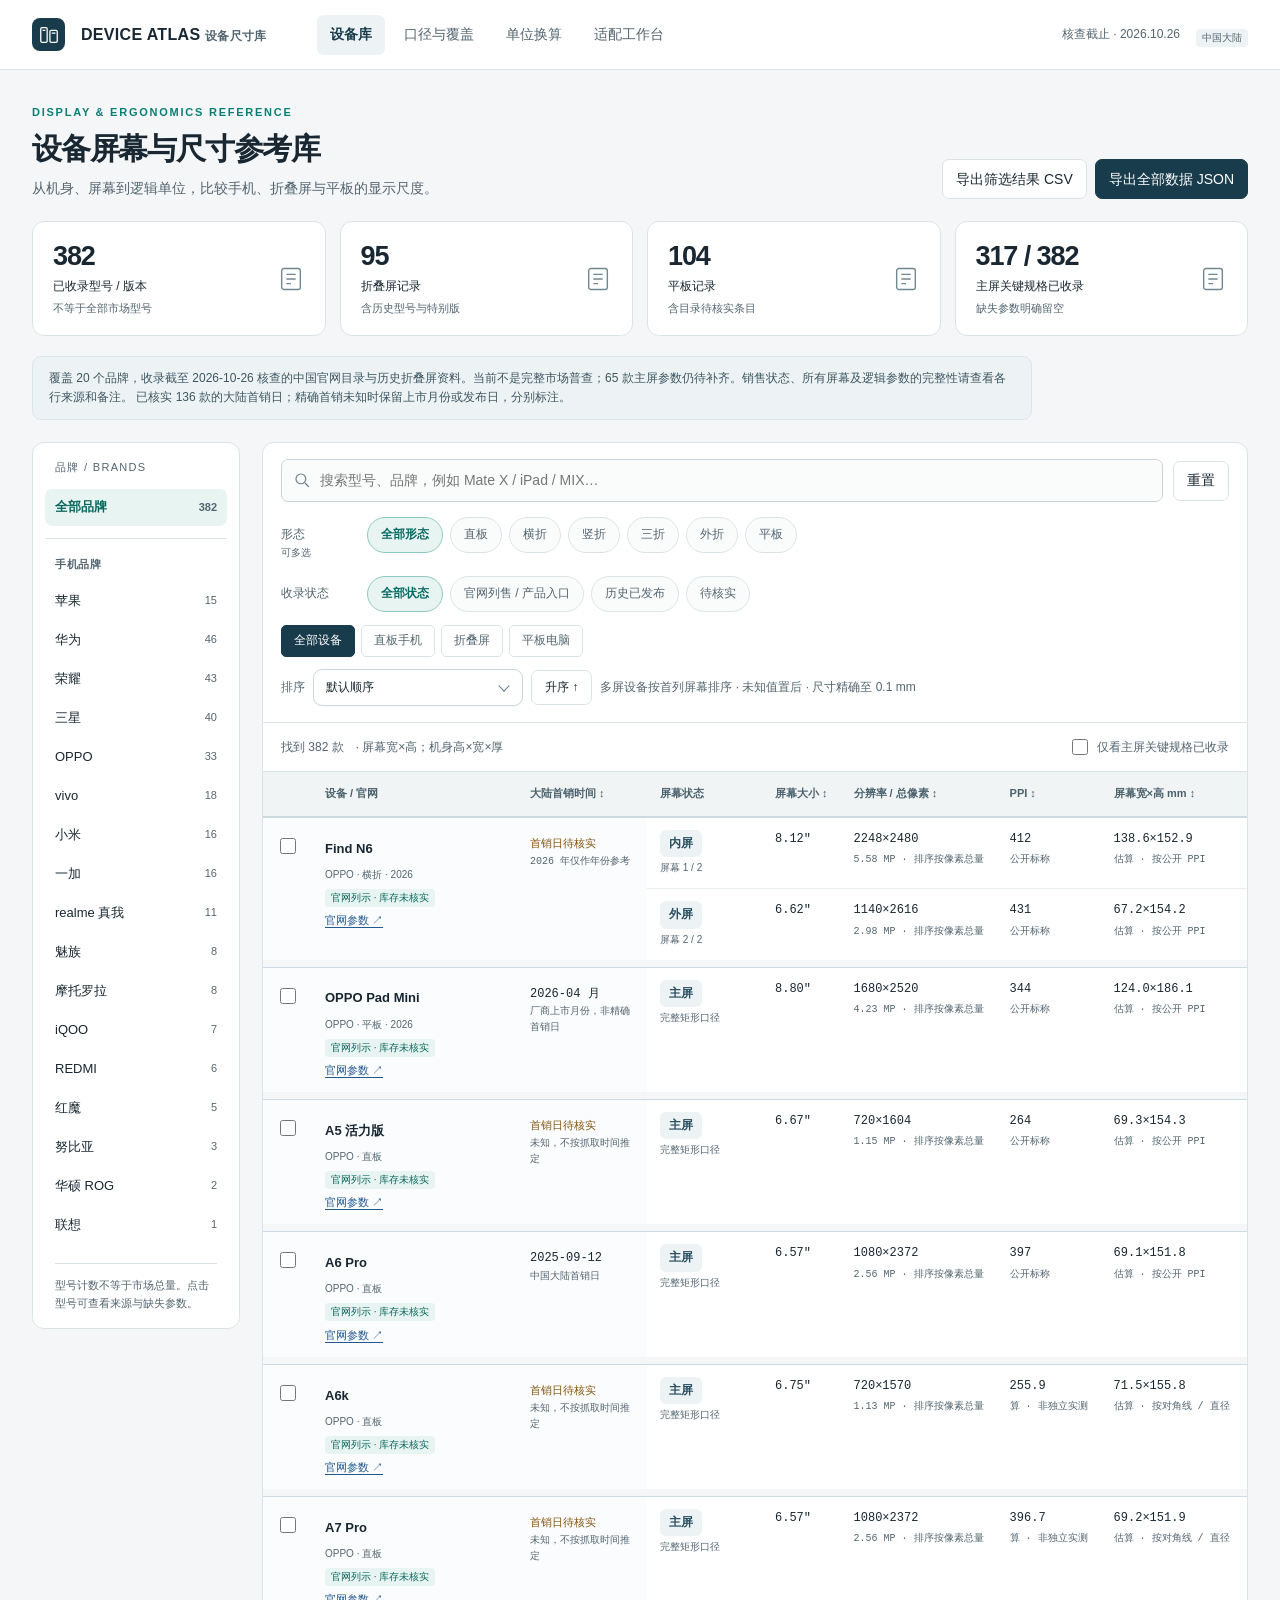
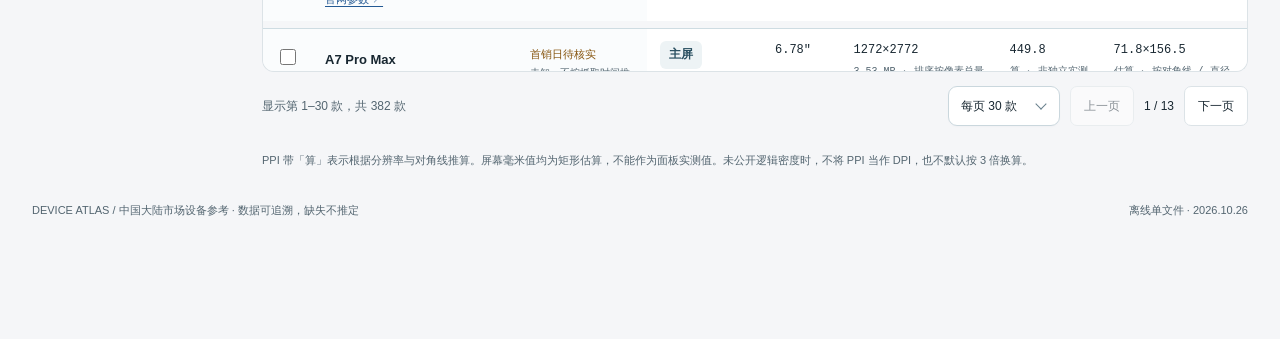
==== commit 524a9a6b: "Improve catalogue filters, expand foldable screens and add fullscreen phone workbench" ====
--- a/outputs/device-library/index.html
+++ b/outputs/device-library/index.html
@@ -12,6 +12,12 @@
 <style>
 .sort-tools{display:flex;gap:8px;align-items:center;margin-top:12px;flex-wrap:wrap}.sort-tools label{font-size:12px;color:var(--muted)}.sort-tools select{min-height:34px;font-size:12px}.sort-tools button{min-height:34px;font-size:12px}.date-cell{min-width:130px}.official-link{display:inline-block;font-size:11px;margin-top:5px}.date-note{display:block;font-size:10px;color:var(--muted);max-width:160px;white-space:normal}.bench-layout{display:grid;grid-template-columns:252px minmax(0,1fr);gap:20px}.bench-picker{background:#fff;border:1px solid var(--line);border-radius:12px;padding:16px;align-self:start}.bench-picker input[type=search]{width:100%;border:1px solid #c9d4da;padding:9px;border-radius:6px;font-size:12px;min-height:40px}.bench-picker select{width:100%;margin-top:8px;font-size:12px}.bench-list{max-height:590px;overflow:auto;margin-top:12px}.bench-option{display:flex;gap:8px;padding:9px 3px;border-bottom:1px solid #edf1f3;align-items:flex-start;cursor:pointer}.bench-option input{flex-shrink:0;margin-top:4px}.bench-option strong{display:block;font-size:12px;font-weight:550;line-height:1.5}.bench-option small{display:block;color:var(--muted);font-size:10px}.bench-option:has(input:checked){background:#edf7f4}.bench-main{min-width:0}.bench-toolbar{display:flex;gap:8px;align-items:center;flex-wrap:wrap;background:#fff;border:1px solid var(--line);border-radius:12px 12px 0 0;padding:13px 16px}.segmented{display:flex;gap:3px;padding:3px;background:#edf2f4;border-radius:7px}.segmented button{min-height:32px;padding:4px 12px;border:0;background:transparent;font-size:12px}.segmented button.active{background:#fff;box-shadow:0 1px 4px #183c4c15;color:var(--navy);font-weight:650}.bench-toolbar .calibrate{margin-left:auto}.bench-toolbar button,.bench-toolbar select{font-size:12px;min-height:36px}.calib-status{padding:9px 16px;font-size:11px;background:#f0f6f7;color:#3d5a67;border:1px solid var(--line);border-top:0;display:flex;align-items:center;gap:7px;flex-wrap:wrap}.calib-status.valid{background:#eaf5f0;color:#126452}.calib-status.invalid{background:var(--amberbg);color:var(--amber)}.bench-scroll{background-color:#f6f8f9;background-image:linear-gradient(#e5ebee 1px,transparent 1px),linear-gradient(90deg,#e5ebee 1px,transparent 1px);background-size:20px 20px;overflow:auto;border:1px solid var(--line);border-top:0;max-height:78vh;min-height:380px;padding:26px 22px 30px;border-radius:0 0 12px 12px}.bench-stage{display:flex;align-items:flex-end;gap:30px;width:max-content;min-width:100%;min-height:330px;padding-bottom:18px;border-bottom:1px dashed #9bb2bd}.bench-device{flex-shrink:0;min-width:145px;display:flex;flex-direction:column;align-items:center}.bench-device-head{display:flex;align-items:center;gap:7px;justify-content:space-between;width:100%;max-width:420px;min-width:170px;margin-bottom:9px}.bench-device-head strong{font-size:12px;max-width:260px;white-space:normal;line-height:1.4}.bench-device-head button{min-height:27px;padding:1px 7px;font-size:11px}.bench-screen-choice{display:flex;gap:5px;width:100%;justify-content:center;align-items:center;margin-bottom:10px}.bench-screen-choice select{font-size:11px;min-height:29px;max-width:180px;padding-top:3px;padding-bottom:3px}.bench-screen-choice button{min-height:29px;padding:3px 7px;font-size:11px}.hardware-frame{position:relative;flex-shrink:0;border:1px solid #526a77;border-radius:18px;background:#344b59;box-shadow:0 6px 15px #1b3b4b16;display:flex;align-items:center;justify-content:center;overflow:visible}.hardware-frame.screen-only{border:0;border-radius:0;background:transparent;box-shadow:none}.hardware-screen{position:relative;border:1px solid #547f8d;border-radius:10px;background:#e7eff1;overflow:hidden;flex-shrink:0;display:flex;align-items:center;justify-content:center}.hardware-screen.round{border-radius:50%}.hardware-screen .screen-label{color:#3d6273;font:12px/1.6 ui-monospace,monospace;text-align:center;z-index:0;max-width:90%;overflow:hidden}.hardware-screen .screen-label strong{font-size:19px;font-weight:500;display:block}.hardware-screen img{position:absolute;z-index:1;left:0;max-width:none;pointer-events:none}.screen-centerline{position:absolute;z-index:2;top:0;bottom:0;left:50%;border-left:1px dashed #345d7160;pointer-events:none}.bench-dimensions{font-size:11px;color:#385c6a;margin-top:13px;text-align:center;font-variant-numeric:tabular-nums;line-height:1.7}.bench-device .remove-device{min-height:27px;font-size:10px;padding:2px 7px;background:transparent;border-color:#b9ccd3}.bench-caption{font-size:11px;color:var(--muted);margin:10px 0 20px}.design-panel{background:#fff;border:1px solid var(--line);border-radius:12px;padding:18px;margin-top:18px}.design-panel-head{display:flex;align-items:center;gap:12px;flex-wrap:wrap}.design-panel-head h3{margin:0}.design-controls{display:flex;gap:10px;flex-wrap:wrap;align-items:center;margin-top:14px}.design-controls select{font-size:12px;min-height:36px}.design-controls label{font-size:11px;color:var(--muted)}.design-controls input[type=range]{vertical-align:middle;width:90px}.file-button{display:inline-flex;align-items:center;min-height:38px;padding:6px 12px;border:1px dashed #849fae;border-radius:7px;cursor:pointer;color:var(--navy);font-size:12px}.file-button:focus-within{outline:3px solid #138b80;outline-offset:3px}.file-button input{position:absolute;width:1px;height:1px;opacity:0}.design-meta{font-size:11px;color:var(--muted);flex:1}.future-note{font-size:11px;color:var(--muted);border-top:1px solid var(--line);padding-top:12px;margin-top:14px}.calibration-dialog{max-width:760px}.ruler-space{background:#f0f5f7;border:1px solid #cbdbe2;border-radius:9px;overflow:auto;padding:36px 22px;margin:18px 0}.calibration-ruler{height:44px;position:relative;border-bottom:2px solid var(--navy);background:repeating-linear-gradient(90deg,var(--navy) 0,var(--navy) 1px,transparent 1px,transparent calc(10% - 0px));background-size:10% 10px;background-repeat:repeat-x;background-position:bottom}.calibration-ruler:before,.calibration-ruler:after{content:'';position:absolute;bottom:-6px;width:2px;height:35px;background:var(--navy)}.calibration-ruler:before{left:0}.calibration-ruler:after{right:0}.ruler-label{text-align:center;font-size:12px;color:var(--navy);padding-top:2px}.calib-inputs{display:flex;align-items:center;gap:12px;flex-wrap:wrap}.calib-inputs label{font-size:12px}.calib-inputs input[type=range]{flex:1;min-width:180px;accent-color:var(--accent)}.calib-inputs input[type=number]{width:85px;padding:8px;border:1px solid #afc2cb;border-radius:6px}.dialog-actions{display:flex;justify-content:flex-end;gap:10px;margin-top:20px}.workbench-empty{padding:50px 30px;text-align:center;color:var(--muted);width:100%;font-size:13px}.release-source{margin-top:12px;border:1px solid var(--line);border-radius:9px;padding:14px}.release-source strong{font-size:13px}.release-source p{font-size:12px;color:var(--muted);margin:6px 0}.file-status{margin:12px 0 0;font-size:11px;color:var(--accent)}.workbench-legend{display:flex;gap:16px;flex-wrap:wrap;margin:9px 0;font-size:11px;color:var(--muted)}.comparebar .names{white-space:nowrap;overflow:hidden;text-overflow:ellipsis}.bench-type-filter{display:flex;gap:4px;margin-top:10px}.bench-type-filter button{flex:1;min-height:30px;font-size:11px;padding:4px}.bench-type-filter button.active{background:var(--soft);color:var(--accent)}
 @media(max-width:1050px){.bench-layout{grid-template-columns:210px minmax(0,1fr);gap:14px}.bench-toolbar .calibrate{margin-left:0}.bench-scroll{padding:20px 16px}}@media(max-width:700px){.bench-layout{display:block}.bench-picker{margin-bottom:14px}.bench-list{max-height:220px}.bench-toolbar{padding:11px}.bench-scroll{min-height:350px;max-height:75vh}.bench-stage{gap:20px}.bench-device-head{min-width:150px}.calib-inputs{gap:8px}.sort-tools select{max-width:220px}.sort-tools{margin-top:10px}.design-panel{padding:14px}.bench-caption{font-size:10px}}
+/* Compact, grouped device sub-tables and visible filter controls. */
+[hidden]{display:none!important}.filter-tag-row{display:flex;align-items:flex-start;gap:12px;margin-top:15px}.filter-label{font-size:12px;color:var(--muted);min-width:74px;padding-top:8px}.filter-label small{display:block;font-size:10px;padding-top:1px}.filter-tags{display:flex;flex-wrap:wrap;gap:7px}.filter-tags button{font-size:12px;min-height:36px;padding:6px 13px;border-radius:18px;color:var(--muted);background:#fafcfc}.filter-tags button[aria-pressed=true]{background:var(--soft);color:#076c63;border-color:#8fc8bf;font-weight:600}.brand-group-label{font-size:11px;font-weight:650;color:var(--muted);letter-spacing:.05em;padding:17px 10px 7px;border-top:1px solid var(--line);margin-top:10px}.brandlist{max-height:760px}.device-subrow td{padding:12px 13px}.device-subrow .device-meta{background:#fafcfd;vertical-align:top;padding-top:17px;border-bottom:7px solid var(--bg)}.device-start td{border-top:1px solid #cedce2}.device-end td{border-bottom:7px solid var(--bg)}.screen-state-label{display:inline-block;padding:4px 9px;border-radius:6px;background:#edf3f5;font-size:12px;color:#294f60;font-weight:600}.screen-state{min-width:115px}.table-wrap{max-height:900px}.table-wrap th{z-index:4}.custom-select{display:inline-block;position:relative;min-width:90px;max-width:100%;vertical-align:middle}.custom-native{position:absolute!important;width:1px!important;height:1px!important;opacity:0;pointer-events:none;overflow:hidden;padding:0!important;margin:0!important;min-height:0!important;border:0!important}.select-trigger{display:flex;align-items:center;justify-content:space-between;gap:20px;width:100%;text-align:left;min-height:40px;border:1px solid #cad7dd;border-radius:9px;background:#fff;box-shadow:0 1px 2px #183c4c06;font-size:12px;padding:8px 12px}.select-trigger:after{content:'';width:7px;height:7px;flex-shrink:0;border-right:1.5px solid #69818d;border-bottom:1.5px solid #69818d;transform:rotate(45deg);margin:0 2px 4px 0}.select-trigger[aria-expanded=true]{border-color:var(--accent);box-shadow:0 0 0 3px #087f7515}.select-menu{position:absolute;top:calc(100% + 7px);left:0;min-width:100%;width:max-content;max-width:min(300px,85vw);max-height:300px;overflow:auto;background:#fff;border:1px solid #dce5e8;border-radius:11px;padding:5px;box-shadow:0 12px 35px #183c4c24;z-index:30}.select-option{display:block;width:100%;min-height:36px;border:0;text-align:left;padding:7px 11px;border-radius:6px;white-space:normal;font-size:12px;color:var(--ink)}.select-option[aria-selected=true]{background:var(--soft);color:var(--accent);font-weight:600}.select-option:focus-visible{outline-offset:-2px}.bench-picker .custom-select{width:100%;margin-top:8px}.bench-screen-choice .custom-select{max-width:170px}.bench-toolbar{position:relative;z-index:6}.bench-screen-choice{position:relative;z-index:2}.bench-screen-choice:has([aria-expanded=true]){z-index:10}.bench-device:has([aria-expanded=true]){z-index:12}.bench-device{position:relative}.mobile-select{display:none}.bench-expanded{overflow:hidden}#page-workbench:fullscreen,#page-workbench.expanded-workbench{background:var(--bg);padding:22px;width:100%;height:100%;overflow:auto}#page-workbench.expanded-workbench{position:fixed;inset:0;z-index:20}#page-workbench:fullscreen .heading,#page-workbench.expanded-workbench .heading{margin-bottom:16px}#page-workbench:fullscreen .heading h1,#page-workbench.expanded-workbench .heading h1{font-size:23px}#page-workbench:fullscreen .bench-scroll,#page-workbench.expanded-workbench .bench-scroll{max-height:calc(100vh - 250px);min-height:360px}#page-workbench:fullscreen .bench-list,#page-workbench.expanded-workbench .bench-list{max-height:calc(100vh - 350px)}#page-workbench:fullscreen .design-panel,#page-workbench.expanded-workbench .design-panel{margin-top:16px}.bench-option{min-height:54px}.bench-option small{line-height:1.7}.bench-toolbar .calibrate{margin-left:auto}.filterline .search-wrap{min-width:200px}.sort-tools .custom-select{min-width:210px}
+@media(max-width:900px){.mobile-select{display:inline-block}.filter-tag-row{gap:8px}.filter-label{min-width:62px}.bench-toolbar .calibrate{margin-left:0}}@media(max-width:700px){#page-workbench:fullscreen,#page-workbench.expanded-workbench{padding:14px}.filter-tags{gap:6px}.filter-tags button{font-size:11px;padding:6px 10px}.filter-tag-row{margin-top:12px}.bench-toolbar .custom-select{max-width:180px}.bench-picker .custom-select{max-width:100%}}
+/* Screen-only rectangles preserve the full UI bounds; shells are illustrative. */
+.hardware-frame.screen-only{border-radius:0;box-shadow:none;background:transparent}.hardware-frame.screen-only .hardware-screen:not(.round){border-radius:0}.hardware-frame.physical-body{border:0;background:linear-gradient(115deg,#d3d7dc 0%,#69717c 7%,#272d36 14%,#10151d 42%,#5a626e 87%,#b5bbc3 96%,#636d79 100%);box-shadow:inset 0 0 0 1px #111923,inset 0 0 0 3px #b4bcc080,0 8px 16px #20334428,0 2px 3px #20334430;overflow:visible}.physical-body:before{content:'';position:absolute;inset:3px;border:1px solid #080c12;border-radius:calc(var(--shell-radius) - 2px);pointer-events:none;z-index:2}.physical-body .hardware-screen{border:1px solid #080f18;box-shadow:0 0 0 1px #0008;background:linear-gradient(145deg,#f1f7f8,#dce9ee);overflow:hidden}.physical-body .phone-camera{position:absolute;width:calc(2.4px * var(--device-scale));height:calc(2.4px * var(--device-scale));top:calc(2px * var(--device-scale));left:50%;transform:translateX(-50%);border-radius:50%;background:radial-gradient(circle at 38% 35%,#315275 0%,#07111d 35%,#000 65%);box-shadow:0 0 0 1px #606c7380;z-index:4}.phone-speaker{position:absolute;top:calc(1.2px * var(--device-scale));left:42%;width:16%;height:1px;border-radius:3px;background:#060b10;opacity:.65;z-index:3}.phone-side{position:absolute;background:linear-gradient(90deg,#282e38,#a8b0ba,#39424e);width:3px;border-radius:2px;top:25%;height:13%;right:-2px;box-shadow:0 1px 2px #0005}.phone-side.volume{left:-2px;right:auto;top:22%;height:17%}.tablet-body .phone-camera{width:calc(1.5px * var(--device-scale));height:calc(1.5px * var(--device-scale))}.tablet-body .phone-speaker{display:none}.rotated-body .phone-camera{top:50%;left:calc(2px * var(--device-scale));transform:translateY(-50%)}.rotated-body .phone-speaker{top:42%;left:calc(1px * var(--device-scale));height:16%;width:1px}.rotated-body .phone-side{top:-2px;left:25%;right:auto;width:13%;height:3px}.rotated-body .phone-side.volume{top:auto;bottom:-2px;left:22%;width:17%;height:3px}
+.select-group-label{font-size:10px;color:var(--muted);font-weight:650;padding:9px 11px 5px;border-top:1px solid var(--line);margin-top:4px}.select-group-label:first-child{border:0;margin:0}
 
 </style></head>
 <body>
@@ -87,7 +93,7 @@
 function csv(){const a=filtered();if(!a.length)return toast('当前没有可导出的设备');const head=['品牌','型号','年份','类型','形态','收录状态','屏幕','宽px','高px','对角线英寸','公开PPI','计算PPI','PPI采用口径','按公开PPI宽mm','按公开PPI高mm','按对角线宽mm','按对角线高mm','逻辑尺寸','逻辑单位','逻辑densityDpi','倍率依据','机身高宽厚mm','折叠高宽厚mm','展开高宽厚mm','备注','来源'];const rows=a.flatMap(d=>d.screens.map(s=>{const m=metrics(s);return[d.brand,d.model,d.year,d.type,d.form,d.market,s.name,s.wpx,s.hpx,s.diagonal,m.publicPpi,m.diagPpi,m.publicPpi?'公开PPI':'对角线估算',m.publicPpi?m.width:null,m.publicPpi?m.height:null,m.diagWidth,m.diagHeight,logical(s,d),unit(d),s.densityDpi,s.logicalNote||'',d.body,d.bodyFold,d.bodyOpen,d.notes,d.sources.map(s=>s.url).join(' | ')];}));const cell=v=>{let t=v==null?'':typeof v==='number'?String(Math.round(v*1000)/1000):String(v);if(/^[=+@-]/.test(t)&&typeof v!=='number')t="'"+t;return '"'+t.replace(/"/g,'""')+'"';};download('\ufeff'+[head,...rows].map(r=>r.map(cell).join(',')).join('\r\n'),'设备尺寸库_筛选结果_2026-10-26.csv','text/csv;charset=utf-8');toast(`已导出 ${a.length} 款设备、${rows.length} 个屏幕状态`);}
 document.addEventListener('click',e=>{const b=e.target.closest('button');if(!b)return;if(b.dataset.page)showPage(b.dataset.page);if(b.hasAttribute('data-brand')){state.brand=b.dataset.brand;state.page=1;renderBrands();render();}if(b.dataset.kind){state.kind=b.dataset.kind;state.page=1;$$('.chip').forEach(x=>x.setAttribute('aria-pressed',x===b));render();}if(b.dataset.sort){state.dir=state.sort===b.dataset.sort?-state.dir:1;state.sort=b.dataset.sort;render();}if(b.dataset.detail)showDetail(b.dataset.detail);if(b.dataset.close)$('#'+b.dataset.close).close();if(b.dataset.calc){const d=DEVICES.find(d=>d.id===b.dataset.calc),s=d.screens[+b.dataset.index],m=metrics(s);if(!s.wpx||!s.hpx)return toast('该屏幕缺少分辨率，暂时无法带入');$('#calc-w').value=s.wpx;$('#calc-h').value=s.hpx;if(m.ppi)$('#calc-ppi').value=fmt(m.ppi,2);if(s.densityDpi)$('#calc-density').value=s.densityDpi/160;else if(s.scale)$('#calc-density').value=s.scale;else toast('倍率仍是情景假设，请手动核实');$('#detail-dialog').close();showPage('calculator');calculate();window.scrollTo(0,0);}});
 document.addEventListener('change',e=>{const el=e.target;if(el.dataset.compare){if(el.checked&&selected.size>=12){el.checked=false;toast('最多同时对比 12 款设备');return;}if(el.checked)selected.add(el.dataset.compare);else selected.delete(el.dataset.compare);renderComparebar();}if(el.dataset.screen){screenChoice.set(el.dataset.screen,+el.value);render();}if(el.dataset.compareScreen){screenChoice.set(el.dataset.compareScreen,+el.value);compare();render();}});
-$('#search').addEventListener('input',e=>{state.search=e.target.value.trim().toLowerCase();state.page=1;render();});for(const [id,key]of[['brand-select','brand'],['form-select','form'],['status-select','status']])$('#'+id).addEventListener('change',e=>{state[key]=e.target.value;state.page=1;if(key==='brand')renderBrands();render();});$('#known-only').addEventListener('change',e=>{state.known=e.target.checked;state.page=1;render();});$('#page-size').addEventListener('change',e=>{state.size=+e.target.value;state.page=1;render();});$('#prev').onclick=()=>{state.page--;render();};$('#next').onclick=()=>{state.page++;render();};$('#reset').onclick=reset;$('#empty-reset').onclick=reset;$('#clear-compare').onclick=()=>{selected.clear();render();};$('#show-compare').onclick=()=>{compare();$('#compare-dialog').showModal();};$('#export-csv').onclick=csv;$('#export-json').onclick=()=>download(JSON.stringify(DATA,null,2),'设备尺寸库_来源数据_2026-10-26.json','application/json');$$('.calc-fields input').forEach(i=>i.addEventListener('input',calculate));$$('dialog').forEach(d=>d.addEventListener('click',e=>{if(e.target===d){const r=d.getBoundingClientRect();if(e.clientX<r.left||e.clientX>r.right||e.clientY<r.top||e.clientY>r.bottom)d.close();}}));renderBrands();renderStats();render();calculate();
+$('#search').addEventListener('input',e=>{state.search=e.target.value.trim().toLowerCase();state.page=1;render();});for(const [id,key]of[['form-select','form'],['status-select','status']])$('#'+id).addEventListener('change',e=>{state[key]=e.target.value;state.page=1;if(key==='brand')renderBrands();render();});$('#known-only').addEventListener('change',e=>{state.known=e.target.checked;state.page=1;render();});$('#page-size').addEventListener('change',e=>{state.size=+e.target.value;state.page=1;render();});$('#prev').onclick=()=>{state.page--;render();};$('#next').onclick=()=>{state.page++;render();};$('#reset').onclick=reset;$('#empty-reset').onclick=reset;$('#clear-compare').onclick=()=>{selected.clear();render();};$('#show-compare').onclick=()=>{compare();$('#compare-dialog').showModal();};$('#export-csv').onclick=csv;$('#export-json').onclick=()=>download(JSON.stringify(DATA,null,2),'设备尺寸库_来源数据_2026-10-26.json','application/json');$$('.calc-fields input').forEach(i=>i.addEventListener('input',calculate));$$('dialog').forEach(d=>d.addEventListener('click',e=>{if(e.target===d){const r=d.getBoundingClientRect();if(e.clientX<r.left||e.clientX>r.right||e.clientY<r.top||e.clientY>r.bottom)d.close();}}));renderBrands();renderStats();render();calculate();
 </script><script>
 // Added capabilities stay local: calibration preferences persist; uploaded artwork never leaves the browser.
 const bodyText=v=>v?String(v).replace(/\d+(?:\.\d+)?/g,n=>phys(+n)):'待核实';
@@ -98,14 +104,15 @@
 function resolution(s){return s.wpx&&s.hpx?s.wpx*s.hpx:null;}
 function bodyNumbers(raw){if(!raw)return null;const a=String(raw).match(/\d+(?:\.\d+)?/g)?.map(Number);return a&&a.length>=2?{height:a[0],width:a[1],thickness:a[2]||null}:null;}
 const originalFiltered=filtered;
-filtered=function(){const a=DEVICES.filter(matches);const key=state.sort;if(!key)return a;const value=d=>{const s=screen(d),m=metrics(s);return key==='releaseDate'?dateKey(d):key==='announcementDate'?d.announcementDate?Date.parse(d.announcementDate):null:key==='shipments'?shipment(d):key==='resolution'?resolution(s):key==='diagonal'?s.diagonal:key==='height'?m.height:key==='bodyWidth'?bodyNumbers(d.bodyFold||d.body||d.bodyOpen)?.width:m[key];};return a.sort((a,b)=>{const x=value(a),y=value(b),okx=Number.isFinite(x)&&x>0,oky=Number.isFinite(y)&&y>0;if(!okx&&!oky)return a.model.localeCompare(b.model,'zh');if(!okx)return 1;if(!oky)return-1;return(x-y)*state.dir;});};
-rowHtml=function(d){const s=screen(d),m=metrics(s),lo=logical(s,d),link=official(d),r=release(d),sh=shipment(d);return `<tr><td class="checkcell"><input type="checkbox" data-compare="${d.id}" ${selected.has(d.id)?'checked':''} aria-label="对比 ${esc(d.model)}"></td><td class="model-cell"><button class="model-name" data-detail="${d.id}">${esc(d.model)}</button><div class="model-meta">${esc(d.brand)} · ${esc(d.form)}${d.year?' · '+esc(d.year):''}</div>${badge(d)}<br>${link?`<a class="official-link" href="${esc(link.url)}" target="_blank" rel="noopener noreferrer">官网参数 ↗</a>`:'<span class="missing">官网入口未核实</span>'}</td><td class="date-cell num">${r?esc(r)+(d.releaseDate?'':' <span class="small">月</span>'):'<span class="missing">首销日待核实</span>'}<span class="date-note">${d.releaseDate?'中国大陆首销日':d.releaseMonth?'厂商上市月份，非精确首销日':d.announcementDate?'发布：'+esc(d.announcementDate):d.year?esc(d.year)+' 年仅作年份参考':'未知，不按抓取时间推定'}</span></td><td class="num">${sh!=null?sh.toLocaleString():'<span class="missing">未公开 / 未收录</span>'}<span class="date-note">${sh!=null?esc(d.shipments.period||'统计期未注明'):'单型号 · 不以品牌总量代替'}</span></td><td>${d.screens.length>1?`<select class="screen-select" data-screen="${d.id}" aria-label="${esc(d.model)}屏幕">${d.screens.map((s,i)=>`<option value="${i}" ${(screenChoice.get(d.id)||0)===i?'selected':''}>${esc(s.name)}</option>`).join('')}</select>`:esc(s.name||'主屏')}<span class="subvalue">${s.shape==='circle'?'圆形 · 英寸为直径':d.screens.length>1?'多屏分别记录':'完整矩形口径'}</span></td><td class="num">${s.diagonal?fmt(s.diagonal,2)+'″'+(s.shape==='circle'?' Ø':''):'<span class="missing">待核实</span>'}</td><td class="num">${s.wpx&&s.hpx?`${s.wpx}×${s.hpx}`:'<span class="missing">待核实</span>'}<span class="subvalue">${resolution(s)?fmt(resolution(s)/1e6,2)+' MP · 排序按像素总量':''}</span></td><td class="num">${m.ppi?fmt(m.ppi,1):'—'}<span class="subvalue">${m.ppi?m.publicPpi?'公开标称':'算 · 非独立实测':'未收录'}</span></td><td class="num">${m.width&&m.height?`${phys(m.width)}×${phys(m.height)}`:'<span class="missing">待参数补齐</span>'}<span class="subvalue">${m.width?'估算 · '+(m.publicPpi?'按公开 PPI':'按对角线 / 直径'):''}</span></td><td>${lo?`<span class="num">${esc(lo)}</span><span class="date-note">${esc(s.logicalNote||'配置依据见详情')}</span>`:`<span class="missing">待实机读取</span><span class="subvalue">${esc(unit(d))} · 不默认 3 倍</span>`}</td><td class="num">${s.densityDpi?fmt(s.densityDpi)+' dpi':'—'}<span class="subvalue">${s.densityDpi?fmt(s.densityDpi/160,3)+'× · 官方初始配置':s.scale?esc(s.scale)+'×':'未确认配置'}</span></td><td class="num bodycell">${bodyText(d.bodyFold||d.body||d.bodyOpen)}<span class="subvalue">${d.bodyFold?'折叠态 · 展开态见详情':'机身标称 · 非屏幕'}</span></td></tr>`;};
-const rowHead=$('.table-wrap thead tr');rowHead.innerHTML='<th scope="col" class="checkcell"><span class="sr-only">加入对比</span></th><th scope="col">设备 / 官网</th><th scope="col"><button class="sort-btn" data-sort="releaseDate">大陆首销时间 ↕</button></th><th scope="col"><button class="sort-btn" data-sort="shipments">型号发货量 ↕</button></th><th scope="col">屏幕状态</th><th scope="col"><button class="sort-btn" data-sort="diagonal">屏幕大小 ↕</button></th><th scope="col"><button class="sort-btn" data-sort="resolution">分辨率 / 总像素 ↕</button></th><th scope="col"><button class="sort-btn" data-sort="ppi">PPI ↕</button></th><th scope="col"><button class="sort-btn" data-sort="width">屏幕宽×高 mm ↕</button></th><th scope="col">逻辑尺寸</th><th scope="col">逻辑 DPI / 倍率</th><th scope="col">机身高×宽×厚 mm</th>';
-$('.filters').insertAdjacentHTML('beforeend',`<div class="sort-tools"><label for="sort-select">排序</label><select id="sort-select"><option value="">默认顺序</option><option value="releaseDate">大陆首销时间</option><option value="announcementDate">发布时间</option><option value="shipments">型号发货量（公开数据）</option><option value="resolution">分辨率：总像素数量</option><option value="diagonal">屏幕大小：对角线</option><option value="width">屏幕物理宽度</option><option value="height">屏幕物理高度</option><option value="bodyWidth">机身物理宽度</option><option value="ppi">屏幕 PPI</option></select><button id="sort-direction">降序 ↓</button><span class="small muted">未知值始终置后 · 物理尺寸四舍五入至 0.1 mm</span></div>`);
+filtered=function(){const a=DEVICES.filter(matches);const key=state.sort;if(!key)return a;const value=d=>{const s=d.screens[0],m=metrics(s);return key==='releaseDate'?dateKey(d):key==='announcementDate'?d.announcementDate?Date.parse(d.announcementDate):null:key==='shipments'?shipment(d):key==='resolution'?resolution(s):key==='diagonal'?s.diagonal:key==='height'?m.height:key==='bodyWidth'?bodyNumbers(d.bodyFold||d.body||d.bodyOpen)?.width:m[key];};return a.sort((a,b)=>{const x=value(a),y=value(b),okx=Number.isFinite(x)&&x>0,oky=Number.isFinite(y)&&y>0;if(!okx&&!oky)return a.model.localeCompare(b.model,'zh');if(!okx)return 1;if(!oky)return-1;return(x-y)*state.dir;});};
+function bodyForScreen(d,s){if(d.screens.length===1)return d.body||d.bodyFold||d.bodyOpen;return /外|单屏|折叠/.test(s.name||'')?d.bodyFold||d.body:/双屏|双折/.test(s.name||'')?null:d.bodyOpen||d.body;}
+rowHtml=function(d){const link=official(d),r=release(d);return d.screens.map((s,i)=>{const m=metrics(s),lo=logical(s,d);return `<tr class="device-subrow ${i===0?'device-start':''} ${i===d.screens.length-1?'device-end':''}" data-device-row="${d.id}">${i===0?`<td rowspan="${d.screens.length}" class="checkcell device-meta"><input type="checkbox" data-compare="${d.id}" ${selected.has(d.id)?'checked':''} aria-label="对比 ${esc(d.model)}"></td><td rowspan="${d.screens.length}" class="model-cell device-meta"><button class="model-name" data-detail="${d.id}">${esc(d.model)}</button><div class="model-meta">${esc(d.brand)} · ${esc(d.form)}${d.year?' · '+esc(d.year):''}</div>${badge(d)}<br>${link?`<a class="official-link" href="${esc(link.url)}" target="_blank" rel="noopener noreferrer">官网参数 ↗</a>`:'<span class="missing">官网入口未核实</span>'}</td><td rowspan="${d.screens.length}" class="date-cell num device-meta">${r?esc(r)+(d.releaseDate?'':' <span class="small">月</span>'):'<span class="missing">首销日待核实</span>'}<span class="date-note">${d.releaseDate?'中国大陆首销日':d.releaseMonth?'厂商上市月份，非精确首销日':d.announcementDate?'发布：'+esc(d.announcementDate):d.year?esc(d.year)+' 年仅作年份参考':'未知，不按抓取时间推定'}</span></td>`:''}<td class="screen-state"><span class="screen-state-label">${esc(s.name||'主屏')}</span><span class="subvalue">${s.shape==='circle'?'圆形 · 英寸为直径':d.screens.length>1?'屏幕 '+(i+1)+' / '+d.screens.length:'完整矩形口径'}</span></td><td class="num">${s.diagonal?fmt(s.diagonal,2)+'″'+(s.shape==='circle'?' Ø':''):'<span class="missing">待核实</span>'}</td><td class="num">${s.wpx&&s.hpx?`${s.wpx}×${s.hpx}`:'<span class="missing">待核实</span>'}<span class="subvalue">${resolution(s)?fmt(resolution(s)/1e6,2)+' MP · 排序按像素总量':''}</span></td><td class="num">${m.ppi?fmt(m.ppi,1):'—'}<span class="subvalue">${m.ppi?m.publicPpi?'公开标称':'算 · 非独立实测':'未收录'}</span></td><td class="num">${m.width&&m.height?`${phys(m.width)}×${phys(m.height)}`:'<span class="missing">待参数补齐</span>'}<span class="subvalue">${m.width?'估算 · '+(m.publicPpi?'按公开 PPI':'按对角线 / 直径'):''}</span></td><td>${lo?`<span class="num">${esc(lo)}</span><span class="date-note">${esc(s.logicalNote||'配置依据见详情')}</span>`:`<span class="missing">待实机读取</span><span class="subvalue">${esc(unit(d))} · 不默认 3 倍</span>`}</td><td class="num">${s.densityDpi?fmt(s.densityDpi)+' dpi':'—'}<span class="subvalue">${s.densityDpi?fmt(s.densityDpi/160,3)+'× · 官方初始配置':s.scale?esc(s.scale)+'×':'未确认配置'}</span></td><td class="num bodycell">${bodyText(bodyForScreen(d,s))}<span class="subvalue">${d.screens.length>1?esc(s.name)+'对应机身':'机身标称 · 非屏幕'}</span></td></tr>`;}).join('');};
+const rowHead=$('.table-wrap thead tr');rowHead.innerHTML='<th scope="col" class="checkcell"><span class="sr-only">加入对比</span></th><th scope="col">设备 / 官网</th><th scope="col"><button class="sort-btn" data-sort="releaseDate">大陆首销时间 ↕</button></th><th scope="col">屏幕状态</th><th scope="col"><button class="sort-btn" data-sort="diagonal">屏幕大小 ↕</button></th><th scope="col"><button class="sort-btn" data-sort="resolution">分辨率 / 总像素 ↕</button></th><th scope="col"><button class="sort-btn" data-sort="ppi">PPI ↕</button></th><th scope="col"><button class="sort-btn" data-sort="width">屏幕宽×高 mm ↕</button></th><th scope="col">逻辑尺寸</th><th scope="col">逻辑 DPI / 倍率</th><th scope="col">机身高×宽×厚 mm</th>';
+$('.filters').insertAdjacentHTML('beforeend',`<div class="sort-tools"><label for="sort-select">排序</label><select id="sort-select"><option value="">默认顺序</option><option value="releaseDate">大陆首销时间</option><option value="announcementDate">发布时间</option><option value="resolution">分辨率：总像素数量</option><option value="diagonal">屏幕大小：对角线</option><option value="width">屏幕物理宽度</option><option value="height">屏幕物理高度</option><option value="bodyWidth">机身物理宽度</option><option value="ppi">屏幕 PPI</option></select><button id="sort-direction">降序 ↓</button><span class="small muted">多屏设备按首列屏幕排序 · 未知值置后 · 尺寸精确至 0.1 mm</span></div>`);
 $('#sort-select').onchange=e=>{state.sort=e.target.value;state.dir=-1;state.page=1;$('#sort-direction').textContent='降序 ↓';if(state.sort==='shipments'&&!DEVICES.some(d=>shipment(d)!=null))toast('尚无可核验且同口径的单型号发货量，未知项不会虚构排名');render();};$('#sort-direction').onclick=()=>{state.dir=-state.dir;$('#sort-direction').textContent=state.dir===1?'升序 ↑':'降序 ↓';render();};
-const originalDetail=showDetail;showDetail=function(id){originalDetail(id);const d=DEVICES.find(d=>d.id===id),r=release(d),link=official(d);$('#detail-body').insertAdjacentHTML('afterbegin',`<div class="release-source"><strong>中国大陆首销：${r?esc(r)+(d.releaseDate?'':'（上市月份）'):'待核实'}</strong><p>发布日：${esc(d.announcementDate||'待核实')} · 单型号发货量：${shipment(d)!=null?shipment(d).toLocaleString()+' 台':'未公开 / 未收录'}</p><p>${esc(d.releaseNote||'不将发布日期、预售日、页面更新时间或抓取时间当作首销日。')}</p>${d.releaseSource?.url?`<a href="${esc(d.releaseSource.url)}" target="_blank" rel="noopener noreferrer">${esc(d.releaseSource.title||'发售时间依据')} ↗</a>`:''}${link?`<p><a href="${esc(link.url)}" target="_blank" rel="noopener noreferrer">打开设备官网 ↗</a></p>`:''}</div>`);};
+const originalDetail=showDetail;showDetail=function(id){originalDetail(id);const d=DEVICES.find(d=>d.id===id),r=release(d),link=official(d);$('#detail-body').insertAdjacentHTML('afterbegin',`<div class="release-source"><strong>中国大陆首销：${r?esc(r)+(d.releaseDate?'':'（上市月份）'):'待核实'}</strong><p>发布日：${esc(d.announcementDate||'待核实')}</p><p>${esc(d.releaseNote||'不将发布日期、预售日、页面更新时间或抓取时间当作首销日。')}</p>${d.releaseSource?.url?`<a href="${esc(d.releaseSource.url)}" target="_blank" rel="noopener noreferrer">${esc(d.releaseSource.title||'发售时间依据')} ↗</a>`:''}${link?`<p><a href="${esc(link.url)}" target="_blank" rel="noopener noreferrer">打开设备官网 ↗</a></p>`:''}</div>`);};
 $('.navtabs').insertAdjacentHTML('beforeend','<button role="tab" aria-selected="false" data-page="workbench">适配工作台</button>');
-$('main').insertAdjacentHTML('beforeend',`<section id="page-workbench" class="page" hidden><div class="heading"><div><div class="eyebrow">PHYSICAL SIZE & DESIGN PREVIEW</div><h1>适配工作台</h1><p class="lead">多选设备，比较实际尺度；导入设计稿，查看不同屏幕的覆盖、留白与裁切。</p></div><div class="actions"><button id="bench-clear">清空设备</button><button id="bench-add-default" class="primary">加载参考对比</button></div></div><div class="bench-layout"><aside class="bench-picker"><h3>添加设备 <span id="bench-count" class="small muted"></span></h3><label class="sr-only" for="bench-search">搜索工作台设备</label><input id="bench-search" type="search" placeholder="搜索品牌 / 型号"><label class="sr-only" for="bench-brand">工作台品牌</label><select id="bench-brand"><option value="">全部品牌</option>${brands.map(b=>`<option>${esc(b)}</option>`).join('')}</select><div class="bench-type-filter"><button data-bench-kind="all" class="active">全部</button><button data-bench-kind="phone">手机</button><button data-bench-kind="tablet">平板</button></div><div id="bench-list" class="bench-list"></div><p class="small muted">最多 12 款。只有屏幕物理尺度可计算的设备才可加入真实尺寸预览。</p></aside><div class="bench-main"><div class="bench-toolbar"><div class="segmented" aria-label="工作台显示比例"><button id="bench-fit" class="active">适合窗口</button><button id="bench-real">按校准尺寸 1:1</button></div><label class="small" for="bench-frame">轮廓</label><select id="bench-frame"><option value="screen">仅屏幕</option><option value="body">屏幕＋机身示意</option></select><button id="calibrate-open" class="calibrate">校准电脑屏幕</button></div><div class="calib-status invalid" id="calib-status"></div><div class="bench-scroll" id="bench-scroll"><div id="bench-stage" class="bench-stage"></div></div><div class="workbench-legend"><span>所有设备使用同一毫米比例</span><span>底部基线对齐</span><span>可横向 / 纵向滚动查看大屏</span></div><p class="bench-caption">屏幕尺寸为公开规格推算；机身轮廓仅示意，开孔、圆角、边框与屏幕位置不是精确工业图。校准后可近似复现物理尺度，不代表面板实测精度。</p><article class="design-panel"><div class="design-panel-head"><h3>设计稿叠加</h3><label class="file-button">导入 Figma 导出的 PNG / JPG / WebP<input id="design-file" type="file" accept="image/png,image/jpeg,image/webp"></label><span id="design-meta" class="design-meta">设计稿仅在本机浏览器处理</span><button id="design-clear" disabled>移除</button></div><div class="design-controls"><label for="design-fit">映射方式</label><select id="design-fit"><option value="width">按宽等比，超出裁切</option><option value="contain">完整显示，允许留白</option><option value="stretch">拉伸铺满，仅供对照</option></select><label for="design-align">对齐</label><select id="design-align"><option value="top">顶部</option><option value="bottom">底部（适合键盘稿）</option><option value="center">居中</option></select><label>透明度 <input id="design-opacity" type="range" min="10" max="100" value="100"></label></div><div class="file-status" id="design-status"></div><div class="future-note">当前支持 Figma 导出图片后本地叠加。Figma 文件链接直连与可编辑图层映射预留为后续能力；此处不会声称已经实现响应式重排。</div></article></div></div></section>`);
+$('main').insertAdjacentHTML('beforeend',`<section id="page-workbench" class="page" hidden><div class="heading"><div><div class="eyebrow">PHYSICAL SIZE & DESIGN PREVIEW</div><h1>适配工作台</h1><p class="lead">多选设备，比较实际尺度；导入设计稿，查看不同屏幕的覆盖、留白与裁切。</p></div><div class="actions"><button id="bench-clear">清空设备</button><button id="bench-add-default" class="primary">加载参考对比</button></div></div><div class="bench-layout"><aside class="bench-picker"><h3>添加设备 <span id="bench-count" class="small muted"></span></h3><label class="sr-only" for="bench-search">搜索工作台设备</label><input id="bench-search" type="search" placeholder="搜索品牌 / 型号"><label class="sr-only" for="bench-brand">工作台品牌</label><select id="bench-brand"><option value="">全部品牌</option>${brands.map(b=>`<option>${esc(b)}</option>`).join('')}</select><div class="bench-type-filter"><button data-bench-kind="all" class="active">全部</button><button data-bench-kind="phone">手机</button><button data-bench-kind="tablet">平板</button></div><div id="bench-list" class="bench-list"></div><p class="small muted">最多 12 款。只有屏幕物理尺度可计算的设备才可加入真实尺寸预览。</p></aside><div class="bench-main"><div class="bench-toolbar"><div class="segmented" aria-label="工作台显示比例"><button id="bench-fit" class="active">适合窗口</button><button id="bench-real">按校准尺寸 1:1</button></div><label class="small" for="bench-frame">轮廓</label><select id="bench-frame"><option value="screen">仅屏幕</option><option value="body">屏幕＋机身示意</option></select><button id="bench-fullscreen" aria-pressed="false">全屏工作台 ⛶</button><button id="calibrate-open" class="calibrate">校准电脑屏幕</button></div><div class="calib-status invalid" id="calib-status"></div><div class="bench-scroll" id="bench-scroll"><div id="bench-stage" class="bench-stage"></div></div><div class="workbench-legend"><span>所有设备使用同一毫米比例</span><span>底部基线对齐</span><span>可横向 / 纵向滚动查看大屏</span></div><p class="bench-caption">屏幕尺寸为公开规格推算；机身轮廓仅示意，开孔、圆角、边框与屏幕位置不是精确工业图。校准后可近似复现物理尺度，不代表面板实测精度。</p><article class="design-panel"><div class="design-panel-head"><h3>设计稿叠加</h3><label class="file-button">导入 Figma 导出的 PNG / JPG / WebP<input id="design-file" type="file" accept="image/png,image/jpeg,image/webp"></label><span id="design-meta" class="design-meta">设计稿仅在本机浏览器处理</span><button id="design-clear" disabled>移除</button></div><div class="design-controls"><label for="design-fit">映射方式</label><select id="design-fit"><option value="width">按宽等比，超出裁切</option><option value="contain">完整显示，允许留白</option><option value="stretch">拉伸铺满，仅供对照</option></select><label for="design-align">对齐</label><select id="design-align"><option value="top">顶部</option><option value="bottom">底部（适合键盘稿）</option><option value="center">居中</option></select><label>透明度 <input id="design-opacity" type="range" min="10" max="100" value="100"></label></div><div class="file-status" id="design-status"></div><div class="future-note">当前支持 Figma 导出图片后本地叠加。Figma 文件链接直连与可编辑图层映射预留为后续能力；此处不会声称已经实现响应式重排。</div></article></div></div></section>`);
 document.body.insertAdjacentHTML('beforeend',`<dialog id="calibration-dialog" class="calibration-dialog" aria-labelledby="calibration-title"><div class="dialog-head"><h2 id="calibration-title">校准电脑屏幕的物理尺度</h2><button data-close="calibration-dialog">关闭 ×</button></div><div class="dialog-body"><p class="small muted">将实体尺贴近屏幕，调节滑块，直到下面线段两端的距离等于参考长度。校准结果仅适用于当前显示器与浏览器缩放。</p><label class="small" for="calib-reference">参考长度</label> <select id="calib-reference"><option value="100">100 mm（实体尺）</option><option value="50">50 mm（实体尺）</option><option value="85.6">85.6 mm（标准卡片长边）</option></select><div class="ruler-space"><div id="calibration-ruler" class="calibration-ruler"></div><div id="ruler-label" class="ruler-label">100.0 mm</div></div><div class="calib-inputs"><button id="calib-minus" aria-label="减小标尺">−</button><input type="range" id="calib-slider" min="0.5" max="12" step="0.005" value="3.78" aria-label="标尺比例"><button id="calib-plus" aria-label="增大标尺">＋</button><label>CSS px / mm <input type="number" id="calib-number" min="0.5" max="12" step="0.005" value="3.78"></label></div><p class="small muted">浏览器的 1mm 不一定等于真实 1mm。若更换显示器、调整系统显示缩放或浏览器缩放，请重新校准；相同分辨率的不同显示器也可能需要不同校准值。</p><div class="dialog-actions"><button id="calib-cancel">取消</button><button id="calib-save" class="primary">已用实体尺对齐，保存校准</button></div></div></dialog>`);
 $('main').insertBefore($('#page-workbench'),$('main footer'));
 let calibration=null;try{calibration=JSON.parse(localStorage.getItem('deviceAtlasCalibration')||'null');}catch{}
@@ -113,10 +120,10 @@
 function displaySignature(){return{dpr:window.devicePixelRatio||1,width:window.screen.width,height:window.screen.height};}
 function calibrationValid(){if(!calibration||!calibration.signature||!(calibration.pxPerMm>0))return false;const s=displaySignature();return s.dpr===calibration.signature.dpr&&s.width===calibration.signature.width&&s.height===calibration.signature.height;}
 function renderCalibStatus(){const valid=calibrationValid(),e=$('#calib-status');e.className='calib-status '+(valid?'valid':'invalid');e.textContent=valid?`已校准 · ${fmt(calibration.pxPerMm,3)} CSS px/mm · ${bench.mode==='real'?'当前为校准后的 1:1 物理尺度':'当前为窗口示意比例，点击 1:1 使用校准值'}。换显示器或调整缩放后请重新校准。`:calibration?'检测到显示配置变化，请重新校准；当前仅显示示意比例。':'尚未校准电脑屏幕。当前为相对尺寸示意，不能当作真实 1:1。';$('#bench-fit').classList.toggle('active',bench.mode==='fit');$('#bench-real').classList.toggle('active',bench.mode==='real'&&valid);}
-function benchList(){const a=DEVICES.filter(d=>hasSpec(d.screens[0])&&(!bench.brand||d.brand===bench.brand)&&(!bench.query||[d.brand,d.model].join(' ').toLowerCase().includes(bench.query))&&(bench.kind==='all'||bench.kind==='tablet'&&d.type==='平板'||bench.kind==='phone'&&d.type==='手机'));$('#bench-list').innerHTML=a.map(d=>`<label class="bench-option"><input type="checkbox" data-bench-select="${d.id}" ${selected.has(d.id)?'checked':''}><span><strong>${esc(d.model)}</strong><small>${esc(d.brand)} · ${esc(d.form)} · ${fmt(d.screens[0].diagonal,2)}″</small></span></label>`).join('')||'<p class="small muted">未找到有可用屏幕参数的设备</p>';$('#bench-count').textContent=`${selected.size}/12`;} 
+function benchList(){const a=DEVICES.filter(d=>hasSpec(d.screens[0])&&(!bench.brand||d.brand===bench.brand)&&(!bench.query||[d.brand,d.model].join(' ').toLowerCase().includes(bench.query))&&(bench.kind==='all'||bench.kind==='tablet'&&d.type==='平板'||bench.kind==='phone'&&d.type==='手机')).sort(newestFirst);$('#bench-list').innerHTML=a.map(d=>`<label class="bench-option"><input type="checkbox" data-bench-select="${d.id}" ${selected.has(d.id)?'checked':''}><span><strong>${esc(d.model)}</strong><small>${esc(d.brand)} · ${esc(d.form)} · ${fmt(d.screens[0].diagonal,2)}″ · ${esc(release(d)||d.announcementDate||d.year||'日期待核实')}</small></span></label>`).join('')||'<p class="small muted">未找到有可用屏幕参数的设备</p>';$('#bench-count').textContent=`${selected.size}/12`;}
 function activeGeometry(d){const s=screen(d),m=metrics(s);let w=m.width,h=m.height;const isOuter=/外|单屏|折叠/.test(s.name||'');const raw=isOuter?d.bodyFold||d.body:d.bodyOpen||d.body;let b=bodyNumbers(raw);if(bench.rotated.has(d.id)){[w,h]=[h,w];if(b)b={...b,width:b.height,height:b.width};}return{s,m,width:w,height:h,body:b};}
 function imageStyle(sw,sh){let width,height;if(bench.fit==='stretch'){width=sw;height=sh;}else{const r=bench.imageW/bench.imageH;if(bench.fit==='width'){width=sw;height=sw/r;}else if(sw/sh>r){height=sh;width=sh*r;}else{width=sw;height=sw/r;}}const top=bench.align==='bottom'?sh-height:bench.align==='center'?(sh-height)/2:0;return `width:${width}px;height:${height}px;left:${(sw-width)/2}px;top:${top}px;opacity:${bench.opacity};`;}
-function renderStage(){if(bench.mode==='real'&&!calibrationValid())bench.mode='fit';renderCalibStatus();const a=[...selected].map(id=>DEVICES.find(d=>d.id===id)).filter(Boolean);$('#bench-count').textContent=`${a.length}/12`;if(!a.length){$('#bench-stage').innerHTML='<div class="workbench-empty"><h3>添加设备，开始比较</h3>从左侧多选手机或平板，也可以加载 S21、A72 与 iPhone 17 Pro 参考组合。</div>';return;}const maxH=Math.max(150,...a.map(d=>{const g=activeGeometry(d);return bench.frame==='body'&&g.body?g.body.height:g.height||0;}));const factor=bench.mode==='real'?calibration.pxPerMm:Math.min(2.7,380/maxH);$('#bench-stage').innerHTML=a.map(d=>{const g=activeGeometry(d),s=g.s;if(!g.width||!g.height)return `<article class="bench-device"><h3>${esc(d.model)}</h3><span class="missing">当前屏幕参数不足，请切换屏幕</span><button data-remove-bench="${d.id}">移除</button></article>`;const validBody=bench.frame==='body'&&g.body&&g.body.width>=g.width-0.5&&g.body.height>=g.height-0.5;const fw=(validBody?g.body.width:g.width)*factor,fh=(validBody?g.body.height:g.height)*factor,sw=g.width*factor,sh=g.height*factor;return `<article class="bench-device"><div class="bench-device-head"><strong>${esc(d.model)}</strong><button data-remove-bench="${d.id}" aria-label="移除 ${esc(d.model)}">×</button></div><div class="bench-screen-choice"><select data-work-screen="${d.id}" aria-label="工作台 ${esc(d.model)}屏幕">${d.screens.map((ss,i)=>`<option value="${i}" ${(screenChoice.get(d.id)||0)===i?'selected':''}>${esc(ss.name)}</option>`).join('')}</select><button data-rotate-bench="${d.id}" aria-label="旋转 ${esc(d.model)}">旋转 ↻</button></div><div class="hardware-frame ${validBody?'':'screen-only'}" style="width:${fw}px;height:${fh}px;border-radius:${s.shape==='circle'?'50%':'18px'}"><div class="hardware-screen ${s.shape==='circle'?'round':''}" style="width:${sw}px;height:${sh}px"><div class="screen-label"><strong>${fmt(s.diagonal,2)}″</strong>${s.wpx} × ${s.hpx}<br>${phys(g.width)} × ${phys(g.height)} mm</div>${bench.image?`<img src="${bench.image}" alt="叠加的本地设计稿" style="${imageStyle(sw,sh)}">`:''}${d.form==='横折'||d.form==='三折'?'<div class="screen-centerline" aria-hidden="true"></div>':''}</div></div><div class="bench-dimensions">屏幕 ${phys(g.width)} × ${phys(g.height)} mm<br>${validBody?'机身 '+phys(g.body.width)+' × '+phys(g.body.height)+' mm':bench.frame==='body'?'机身数据不足，显示屏幕轮廓':'仅屏幕 · 不含边框'}<br><span class="muted">${bench.mode==='real'?'按校准尺度 1:1':'适合窗口 · 统一示意比例'}</span></div></article>`;}).join('');}
+function renderStage(){if(bench.mode==='real'&&!calibrationValid())bench.mode='fit';renderCalibStatus();const a=[...selected].map(id=>DEVICES.find(d=>d.id===id)).filter(Boolean);$('#bench-count').textContent=`${a.length}/12`;if(!a.length){$('#bench-stage').innerHTML='<div class="workbench-empty"><h3>添加设备，开始比较</h3>从左侧多选手机或平板，也可以加载 S21、A72 与 iPhone 17 Pro 参考组合。</div>';return;}const maxH=Math.max(150,...a.map(d=>{const g=activeGeometry(d);return bench.frame==='body'&&g.body?g.body.height:g.height||0;}));const factor=bench.mode==='real'?calibration.pxPerMm:Math.min(2.7,380/maxH);$('#bench-stage').innerHTML=a.map(d=>{const g=activeGeometry(d),s=g.s;if(!g.width||!g.height)return `<article class="bench-device"><h3>${esc(d.model)}</h3><span class="missing">当前屏幕参数不足，请切换屏幕</span><button data-remove-bench="${d.id}">移除</button></article>`;const validBody=bench.frame==='body'&&g.body&&g.body.width>=g.width-0.5&&g.body.height>=g.height-0.5;const frameRadius=s.shape==='circle'?'50%':validBody?Math.min(g.width,g.height)*(d.type==='平板'?.055:.115)*factor+'px':'0px';const screenRadius=s.shape==='circle'?'50%':validBody?Math.max(2,Math.min(g.width,g.height)*(d.type==='平板'?.035:.092)*factor)+'px':'0px';const fw=(validBody?g.body.width:g.width)*factor,fh=(validBody?g.body.height:g.height)*factor,sw=g.width*factor,sh=g.height*factor;return `<article class="bench-device"><div class="bench-device-head"><strong>${esc(d.model)}</strong><button data-remove-bench="${d.id}" aria-label="移除 ${esc(d.model)}">×</button></div><div class="bench-screen-choice"><select data-work-screen="${d.id}" aria-label="工作台 ${esc(d.model)}屏幕">${d.screens.map((ss,i)=>`<option value="${i}" ${(screenChoice.get(d.id)||0)===i?'selected':''}>${esc(ss.name)}</option>`).join('')}</select><button data-rotate-bench="${d.id}" aria-label="旋转 ${esc(d.model)}">旋转 ↻</button></div><div class="hardware-frame ${validBody?'physical-body '+(d.type==='平板'?'tablet-body':'phone-body')+(bench.rotated.has(d.id)?' rotated-body':''):'screen-only'}" style="width:${fw}px;height:${fh}px;border-radius:${frameRadius};--device-scale:${factor};--shell-radius:${frameRadius}"><div class="hardware-screen ${s.shape==='circle'?'round':''}" style="width:${sw}px;height:${sh}px;border-radius:${screenRadius}"><div class="screen-label"><strong>${fmt(s.diagonal,2)}″</strong>${s.wpx} × ${s.hpx}<br>${phys(g.width)} × ${phys(g.height)} mm</div>${bench.image?`<img src="${bench.image}" alt="叠加的本地设计稿" style="${imageStyle(sw,sh)}">`:''}${d.form==='横折'||d.form==='三折'?'<div class="screen-centerline" aria-hidden="true"></div>':''}${validBody?'<div class="phone-camera" aria-hidden="true"></div>':''}</div>${validBody?'<span class="phone-speaker" aria-hidden="true"></span><span class="phone-side volume" aria-hidden="true"></span><span class="phone-side power" aria-hidden="true"></span>':''}</div><div class="bench-dimensions">屏幕 ${phys(g.width)} × ${phys(g.height)} mm<br>${validBody?'机身 '+phys(g.body.width)+' × '+phys(g.body.height)+' mm':bench.frame==='body'?'机身数据不足，显示屏幕轮廓':'仅屏幕 · 不含边框'}<br><span class="muted">${bench.mode==='real'?'按校准尺度 1:1':'适合窗口 · 统一示意比例'}</span></div></article>`;}).join('');}
 function renderWorkbench(){benchList();renderStage();}
 const baseShowPage=showPage;showPage=function(p){baseShowPage(p);if(p==='workbench')renderWorkbench();};
 const baseRenderComparebar=renderComparebar;renderComparebar=function(){baseRenderComparebar();$('#show-compare').textContent='进入工作台';};
@@ -133,10 +140,34 @@
 document.addEventListener('change',e=>{const el=e.target;if(el.dataset.benchSelect){if(el.checked&&selected.size>=12){el.checked=false;return toast('最多同时对比 12 款设备');}if(el.checked)selected.add(el.dataset.benchSelect);else selected.delete(el.dataset.benchSelect);render();renderStage();$('#bench-count').textContent=`${selected.size}/12`;}if(el.dataset.workScreen){screenChoice.set(el.dataset.workScreen,+el.value);renderStage();render();}});
 window.addEventListener('resize',()=>{if(!$('#page-workbench').hidden)renderStage();});
 const previousCalculate=calculate;calculate=function(){previousCalculate();const w=+$('#calc-w').value,h=+$('#calc-h').value,d=+$('#calc-density').value,p=+$('#calc-ppi').value,k=+$('#calc-key').value;if(w>0&&h>0&&d>0&&p>0&&k>0){$('#physical-result').textContent=`${phys(w/p*25.4)} × ${phys(h/p*25.4)} mm`;$('#key-result').textContent=`${fmt(k,1)} 逻辑单位 × ${fmt(d,3)} 倍 = ${fmt(k*d,2)} px ≈ ${phys(k*d/p*25.4)} mm 键高`;}};
-csv=function(){const a=filtered();if(!a.length)return toast('没有可导出的设备');const head=['品牌','型号','中国大陆首销日','上市月份','发布时间','日期备注','日期来源','官网链接','型号发货量台','发货量统计期','类型','形态','状态','屏幕','宽px','高px','对角线英寸','PPI','PPI口径','估算屏幕宽mm','估算屏幕高mm','按对角线宽mm','按对角线高mm','逻辑尺寸','逻辑单位','逻辑densityDpi','机身高宽厚mm','折叠高宽厚mm','展开高宽厚mm','备注','参数来源'];const rows=a.flatMap(d=>d.screens.map(s=>{const m=metrics(s);return[d.brand,d.model,d.releaseDate,d.releaseMonth,d.announcementDate,d.releaseNote,d.releaseSource?.url,official(d)?.url,shipment(d),d.shipments?.period,d.type,d.form,d.market,s.name,s.wpx,s.hpx,s.diagonal,m.ppi,s.ppiKind,m.width?phys(m.width):null,m.height?phys(m.height):null,m.diagWidth?phys(m.diagWidth):null,m.diagHeight?phys(m.diagHeight):null,logical(s,d),unit(d),s.densityDpi,d.body?bodyText(d.body):null,d.bodyFold?bodyText(d.bodyFold):null,d.bodyOpen?bodyText(d.bodyOpen):null,d.notes,d.sources.map(s=>s.url).join(' | ')];}));const cell=v=>{let t=v==null?'':String(v);if(/^[=+@-]/.test(t)&&typeof v!=='number')t="'"+t;return'"'+t.replace(/"/g,'""')+'"';};download('\ufeff'+[head,...rows].map(r=>r.map(cell).join(',')).join('\r\n'),'设备尺寸库_筛选结果_2026-10-26.csv','text/csv;charset=utf-8');toast(`已导出 ${a.length} 款设备、${rows.length} 个屏幕状态`);};
+csv=function(){const a=filtered();if(!a.length)return toast('没有可导出的设备');const head=['品牌','型号','中国大陆首销日','上市月份','发布时间','日期备注','日期来源','官网链接','类型','形态','状态','屏幕','宽px','高px','对角线英寸','PPI','PPI口径','估算屏幕宽mm','估算屏幕高mm','按对角线宽mm','按对角线高mm','逻辑尺寸','逻辑单位','逻辑densityDpi','机身高宽厚mm','折叠高宽厚mm','展开高宽厚mm','备注','参数来源'];const rows=a.flatMap(d=>d.screens.map(s=>{const m=metrics(s);return[d.brand,d.model,d.releaseDate,d.releaseMonth,d.announcementDate,d.releaseNote,d.releaseSource?.url,official(d)?.url,d.type,d.form,d.market,s.name,s.wpx,s.hpx,s.diagonal,m.ppi,s.ppiKind,m.width?phys(m.width):null,m.height?phys(m.height):null,m.diagWidth?phys(m.diagWidth):null,m.diagHeight?phys(m.diagHeight):null,logical(s,d),unit(d),s.densityDpi,d.body?bodyText(d.body):null,d.bodyFold?bodyText(d.bodyFold):null,d.bodyOpen?bodyText(d.bodyOpen):null,d.notes,d.sources.map(s=>s.url).join(' | ')];}));const cell=v=>{let t=v==null?'':String(v);if(/^[=+@-]/.test(t)&&typeof v!=='number')t="'"+t;return'"'+t.replace(/"/g,'""')+'"';};download('\ufeff'+[head,...rows].map(r=>r.map(cell).join(',')).join('\r\n'),'设备尺寸库_筛选结果_2026-10-26.csv','text/csv;charset=utf-8');toast(`已导出 ${a.length} 款设备、${rows.length} 个屏幕状态`);};
 const baseReset=reset;reset=function(){baseReset();$('#sort-select').value='';$('#sort-direction').textContent='降序 ↓';};$('#reset').onclick=reset;$('#empty-reset').onclick=reset;
-const dates=DEVICES.filter(d=>d.releaseDate).length;$('#data-note').textContent+=` 已核实 ${dates} 款的大陆首销日；精确首销未知时保留上市月份或发布日，分别标注。型号发货量未取得可比较的公开数据，暂不填值。`;
-const oldCoverage=renderCoverage;renderCoverage=function(){oldCoverage();$('#coverage-notes').textContent+=' 发售日期以中国大陆首次正式开售为目标口径，发布日与上市月份独立保留。单型号发货量需要相同地区、统计期间和来源，不使用品牌总量或电商销量冒充。';};
+const dates=DEVICES.filter(d=>d.releaseDate).length;$('#data-note').textContent+=` 已核实 ${dates} 款的大陆首销日；精确首销未知时保留上市月份或发布日，分别标注。`;
+const oldCoverage=renderCoverage;renderCoverage=function(){oldCoverage();$('#coverage-notes').textContent+=' 发售日期以中国大陆首次正式开售为目标口径，发布日与上市月份独立保留。';};
+// Catalogue controls: grouped brands, multi-select forms, and custom dropdowns.
+const selectedForms=new Set();state.catalogType='';
+const baseMatches=matches;matches=function(d){return baseMatches(d)&&(!selectedForms.size||selectedForms.has(d.form))&&(!state.catalogType||d.type===state.catalogType);};
+function newestValue(d){return dateKey(d)||(d.announcementDate?Date.parse(d.announcementDate):null)||(d.year?Date.UTC(d.year,0,1):null);}
+function newestFirst(a,b){const x=newestValue(a),y=newestValue(b);if(x==null&&y==null)return a.model.localeCompare(b.model,'zh');if(x==null)return 1;if(y==null)return-1;return y-x||a.model.localeCompare(b.model,'zh');}
+function brandGroup(type){return brands.filter(b=>DEVICES.some(d=>d.brand===b&&d.type===type)).sort((a,b)=>a==='苹果'?-1:b==='苹果'?1:DEVICES.filter(d=>d.brand===b&&d.type===type).length-DEVICES.filter(d=>d.brand===a&&d.type===type).length||a.localeCompare(b,'zh'));}
+renderBrands=function(){const group=(type,title)=>`<div class="brand-group-label">${title}</div>${brandGroup(type).map(b=>`<button class="brand-btn ${state.brand===b&&state.catalogType===type?'active':''}" data-brand="${esc(b)}" data-brand-type="${type}"><span>${esc(b)}</span><span>${DEVICES.filter(d=>d.brand===b&&d.type===type).length}</span></button>`).join('')}`;$('#brandlist').innerHTML=`<button class="brand-btn ${!state.brand?'active':''}" data-brand=""><span>全部品牌</span><span>${DEVICES.length}</span></button>`+group('手机','手机品牌')+group('平板','平板品牌');$('#brand-select').innerHTML='<option value="">全部品牌</option>'+['手机','平板'].map(type=>`<optgroup label="${type==='手机'?'手机品牌':'平板品牌'}">${brandGroup(type).map(b=>`<option value="${esc(b)}|${type}">${esc(b)} · ${DEVICES.filter(d=>d.brand===b&&d.type===type).length}</option>`).join('')}</optgroup>`).join('');$('#brand-select').value=state.brand?state.brand+'|'+state.catalogType:'';$('#brand-select').classList.remove('custom-native');const oldWrapper=$('#brand-select').closest?.('.custom-select');if(oldWrapper){oldWrapper.parentNode.insertBefore($('#brand-select'),oldWrapper);oldWrapper.remove();}};
+$('#form-select').hidden=true;$('#status-select').hidden=true;
+$('.filterline').insertAdjacentHTML('afterend',`<div class="filter-tag-row"><span class="filter-label">形态 <small>可多选</small></span><div id="form-tags" class="filter-tags">${['','直板','横折','竖折','三折','外折','平板'].map(v=>`<button type="button" data-form-tag="${v}" aria-pressed="${!v}">${v||'全部形态'}</button>`).join('')}</div></div><div class="filter-tag-row"><span class="filter-label">收录状态</span><div id="status-tags" class="filter-tags">${[['','全部状态'],['listed','官网列售 / 产品入口'],['history','历史已发布'],['pending','待核实']].map(([v,t])=>`<button type="button" data-status-tag="${v}" aria-pressed="${!v}">${t}</button>`).join('')}</div></div>`);
+function syncTags(){$$('[data-form-tag]').forEach(b=>b.setAttribute('aria-pressed',b.dataset.formTag?selectedForms.has(b.dataset.formTag):!selectedForms.size));$$('[data-status-tag]').forEach(b=>b.setAttribute('aria-pressed',b.dataset.statusTag===state.status));}
+const resetWithTags=reset;reset=function(){selectedForms.clear();state.catalogType='';resetWithTags();syncTags();enhanceSelects();};$('#reset').onclick=reset;$('#empty-reset').onclick=reset;
+document.addEventListener('click',e=>{const b=e.target.closest('button');if(!b)return;if(b.hasAttribute('data-brand'))state.catalogType=b.dataset.brandType||'';if(b.hasAttribute('data-form-tag')){const v=b.dataset.formTag;if(!v)selectedForms.clear();else if(selectedForms.has(v))selectedForms.delete(v);else selectedForms.add(v);state.form='';state.page=1;syncTags();render();}if(b.hasAttribute('data-status-tag')){state.status=b.dataset.statusTag;state.page=1;syncTags();render();}},true);
+$('#brand-select').onchange=e=>{const [brand,type]=e.target.value.split('|');state.brand=brand;state.catalogType=type||'';state.page=1;renderBrands();render();};
+function enhanceSelects(){if(!document.createElement('div').appendChild)return;$$('select:not([hidden])').forEach(select=>{if(select.classList.contains('custom-native'))return;const wrapper=document.createElement('div');wrapper.className='custom-select'+(select.classList.contains('mobile-brand')?' mobile-select':'');select.parentNode.insertBefore(wrapper,select);wrapper.appendChild(select);select.classList.add('custom-native');select.tabIndex=-1;select.setAttribute('aria-hidden','true');const trigger=document.createElement('button');trigger.type='button';trigger.className='select-trigger';trigger.setAttribute('aria-haspopup','listbox');trigger.setAttribute('aria-expanded','false');const menu=document.createElement('div');menu.className='select-menu';menu.setAttribute('role','listbox');menu.hidden=true;wrapper.appendChild(trigger);wrapper.appendChild(menu);const sync=()=>{trigger.textContent=select.selectedOptions[0]?.textContent||'请选择';trigger.setAttribute('aria-label',(select.getAttribute('aria-label')||document.querySelector(`label[for="${select.id}"]`)?.textContent||'选择')+'：'+trigger.textContent);menu.replaceChildren();Array.from(select.options).forEach(option=>{if(option.parentElement?.tagName==='OPTGROUP'&&option===option.parentElement.querySelector('option')){const label=document.createElement('div');label.className='select-group-label';label.textContent=option.parentElement.label;menu.appendChild(label);}const item=document.createElement('button');item.type='button';item.className='select-option';item.setAttribute('role','option');item.setAttribute('aria-selected',option.selected);item.textContent=option.textContent;item.disabled=option.disabled;item.onclick=()=>{select.value=option.value;select.dispatchEvent(new Event('change',{bubbles:true}));sync();menu.hidden=true;trigger.setAttribute('aria-expanded','false');trigger.focus();};menu.appendChild(item);});};select.addEventListener('change',sync);trigger.onclick=()=>{const open=menu.hidden;$$('.select-menu').forEach(x=>x.hidden=true);$$('.select-trigger').forEach(x=>x.setAttribute('aria-expanded','false'));sync();menu.hidden=!open;trigger.setAttribute('aria-expanded',open);if(open)menu.querySelector('[aria-selected="true"]')?.focus();};wrapper.onkeydown=e=>{const items=[...menu.querySelectorAll('button:not(:disabled)')];if(e.key==='Escape'){menu.hidden=true;trigger.setAttribute('aria-expanded','false');trigger.focus();}if(['ArrowDown','ArrowUp','Home','End'].includes(e.key)){e.preventDefault();menu.hidden=false;trigger.setAttribute('aria-expanded','true');const i=items.indexOf(document.activeElement);items[e.key==='Home'?0:e.key==='End'?items.length-1:(i+(e.key==='ArrowDown'?1:-1)+items.length)%items.length]?.focus();}};sync();});}
+document.addEventListener('click',e=>{if(!e.target.closest('.custom-select')){$$('.select-menu').forEach(x=>x.hidden=true);$$('.select-trigger').forEach(x=>x.setAttribute('aria-expanded','false'));}});
+const renderWithSelects=render;render=function(){renderWithSelects();$('#sort-select').value=state.sort||'';$('#sort-direction').textContent=state.dir===1?'升序 ↑':'降序 ↓';const sortTrigger=$('#sort-select').parentNode?.querySelector?.('.select-trigger');if(sortTrigger)sortTrigger.textContent=$('#sort-select').selectedOptions[0]?.textContent||'默认顺序';enhanceSelects();};const stageWithSelects=renderStage;renderStage=function(){stageWithSelects();enhanceSelects();};
+const comparebarInBench=renderComparebar;renderComparebar=function(){comparebarInBench();if(!$('#page-workbench').hidden)$('#comparebar').hidden=true;};
+const showWithCompare=showPage;showPage=function(p){showWithCompare(p);renderComparebar();};
+$('#bench-fullscreen').onclick=async()=>{const page=$('#page-workbench');if(document.fullscreenElement){await document.exitFullscreen();return;}if(page.classList.contains('expanded-workbench')){page.classList.remove('expanded-workbench');document.body.classList.remove('bench-expanded');updateFullscreen();return;}try{if(!page.requestFullscreen)throw new Error('unavailable');await page.requestFullscreen();}catch{page.classList.add('expanded-workbench');document.body.classList.add('bench-expanded');updateFullscreen();}};
+function updateFullscreen(){const active=!!document.fullscreenElement||$('#page-workbench').classList.contains('expanded-workbench');$('#bench-fullscreen').textContent=active?'退出全屏 ⛶':'全屏工作台 ⛶';$('#bench-fullscreen').setAttribute('aria-pressed',active);renderStage();}
+document.addEventListener('fullscreenchange',updateFullscreen);document.addEventListener('keydown',e=>{if(e.key==='Escape'&&$('#page-workbench').classList.contains('expanded-workbench')){$('#page-workbench').classList.remove('expanded-workbench');document.body.classList.remove('bench-expanded');updateFullscreen();}});
+renderBrands();
+$('#bench-brand').innerHTML='<option value="">全部品牌</option>'+['手机','平板'].map(type=>`<optgroup label="${type==='手机'?'手机品牌':'平板品牌'}">${brandGroup(type).map(b=>`<option value="${esc(b)}|${type}">${esc(b)} · ${DEVICES.filter(d=>d.brand===b&&d.type===type).length}</option>`).join('')}</optgroup>`).join('');
+$('#bench-brand').onchange=e=>{const [brand,type]=e.target.value.split('|');bench.brand=brand;bench.kind=type==='手机'?'phone':type==='平板'?'tablet':'all';$$('[data-bench-kind]').forEach(b=>b.classList.toggle('active',b.dataset.benchKind===bench.kind));benchList();};
 $('#export-csv').onclick=()=>csv();render();calculate();renderCalibStatus();
 
 </script></body></html>
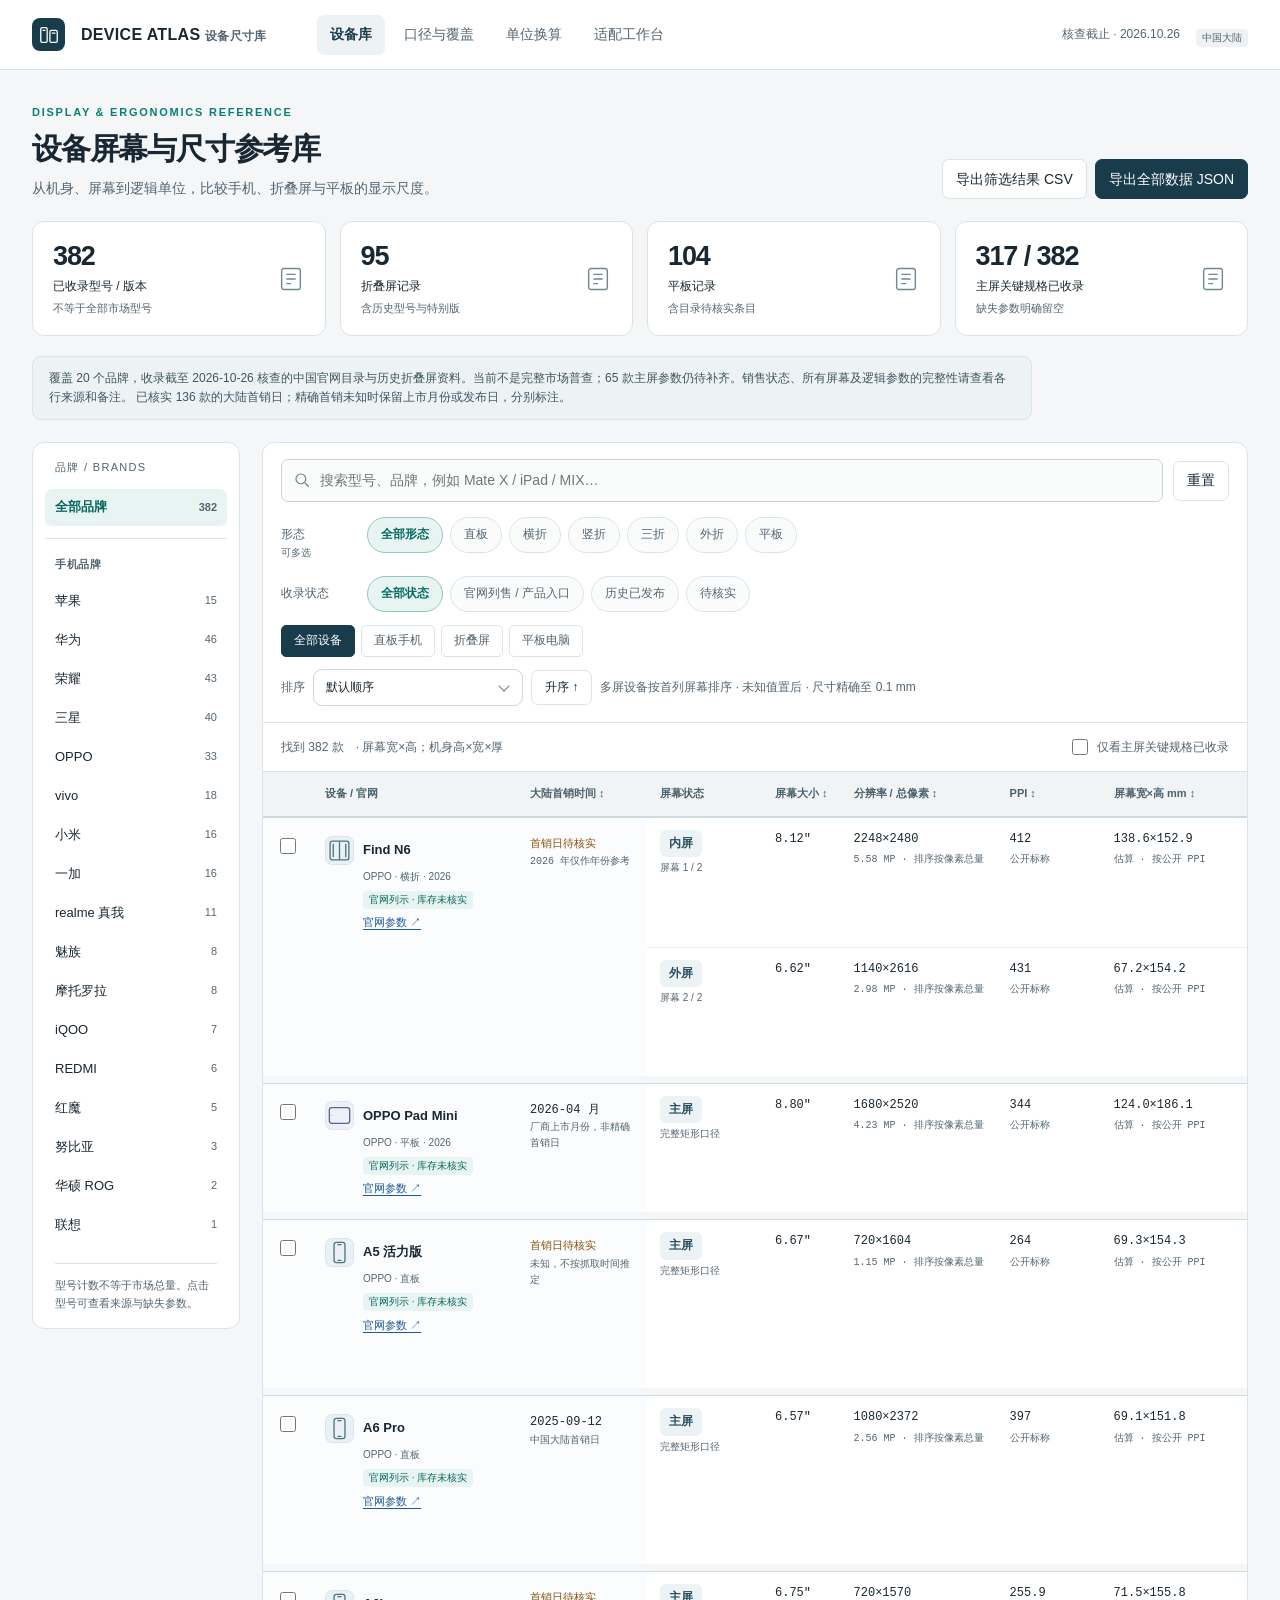
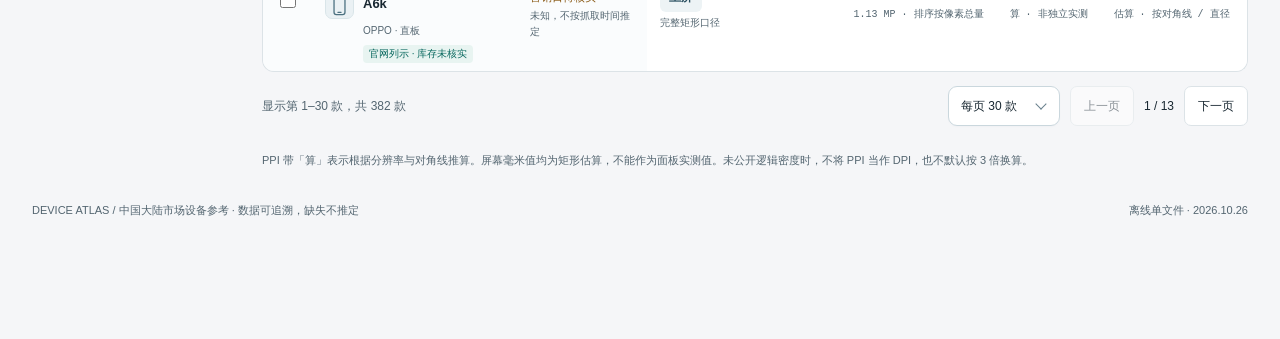
==== commit 9d360bb4: "Format body dimensions in labeled rows and add device form icons" ====
--- a/outputs/device-library/index.html
+++ b/outputs/device-library/index.html
@@ -18,6 +18,8 @@
 /* Screen-only rectangles preserve the full UI bounds; shells are illustrative. */
 .hardware-frame.screen-only{border-radius:0;box-shadow:none;background:transparent}.hardware-frame.screen-only .hardware-screen:not(.round){border-radius:0}.hardware-frame.physical-body{border:0;background:linear-gradient(115deg,#d3d7dc 0%,#69717c 7%,#272d36 14%,#10151d 42%,#5a626e 87%,#b5bbc3 96%,#636d79 100%);box-shadow:inset 0 0 0 1px #111923,inset 0 0 0 3px #b4bcc080,0 8px 16px #20334428,0 2px 3px #20334430;overflow:visible}.physical-body:before{content:'';position:absolute;inset:3px;border:1px solid #080c12;border-radius:calc(var(--shell-radius) - 2px);pointer-events:none;z-index:2}.physical-body .hardware-screen{border:1px solid #080f18;box-shadow:0 0 0 1px #0008;background:linear-gradient(145deg,#f1f7f8,#dce9ee);overflow:hidden}.physical-body .phone-camera{position:absolute;width:calc(2.4px * var(--device-scale));height:calc(2.4px * var(--device-scale));top:calc(2px * var(--device-scale));left:50%;transform:translateX(-50%);border-radius:50%;background:radial-gradient(circle at 38% 35%,#315275 0%,#07111d 35%,#000 65%);box-shadow:0 0 0 1px #606c7380;z-index:4}.phone-speaker{position:absolute;top:calc(1.2px * var(--device-scale));left:42%;width:16%;height:1px;border-radius:3px;background:#060b10;opacity:.65;z-index:3}.phone-side{position:absolute;background:linear-gradient(90deg,#282e38,#a8b0ba,#39424e);width:3px;border-radius:2px;top:25%;height:13%;right:-2px;box-shadow:0 1px 2px #0005}.phone-side.volume{left:-2px;right:auto;top:22%;height:17%}.tablet-body .phone-camera{width:calc(1.5px * var(--device-scale));height:calc(1.5px * var(--device-scale))}.tablet-body .phone-speaker{display:none}.rotated-body .phone-camera{top:50%;left:calc(2px * var(--device-scale));transform:translateY(-50%)}.rotated-body .phone-speaker{top:42%;left:calc(1px * var(--device-scale));height:16%;width:1px}.rotated-body .phone-side{top:-2px;left:25%;right:auto;width:13%;height:3px}.rotated-body .phone-side.volume{top:auto;bottom:-2px;left:22%;width:17%;height:3px}
 .select-group-label{font-size:10px;color:var(--muted);font-weight:650;padding:9px 11px 5px;border-top:1px solid var(--line);margin-top:4px}.select-group-label:first-child{border:0;margin:0}
+/* Left-aligned dimensions and a consistent silhouette vocabulary. */
+.table-wrap th,.table-wrap td{text-align:left}.bodycell{font-family:inherit;min-width:200px;max-width:280px}.body-dimensions{display:flex;flex-direction:column;gap:5px;font-size:12px;line-height:1.65;text-align:left}.body-dimension{display:grid;grid-template-columns:18px minmax(0,1fr);gap:8px;align-items:start}.dimension-key{color:var(--muted);font-size:11px}.dimension-value{font-variant-numeric:tabular-nums;overflow-wrap:break-word;white-space:normal}.dimension-unit{font-size:10px;color:var(--muted)}.body-raw{white-space:normal;font-size:12px;line-height:1.7}.bodycell>.subvalue{margin-top:9px}.model-heading{display:flex;align-items:center;gap:9px;min-height:30px}.model-heading .model-name{flex:1;min-width:0}.device-type-icon{display:inline-flex;flex:0 0 29px;width:29px;height:29px;align-items:center;justify-content:center;color:#4c7180;background:#eaf1f4;border:1px solid #d9e5e9;border-radius:7px;vertical-align:middle}.type-widefold,.type-trifold{color:#24786e;background:#eaf5f1;border-color:#d2e9e1}.type-tablet{color:#586690;background:#eef0f8;border-color:#dfe4f0}.type-flip{color:#76618b;background:#f3eff7;border-color:#e8e0ef}.model-cell .model-meta,.model-cell>.badge,.model-cell>.official-link{margin-left:38px}.picker-model{display:flex!important;align-items:center;gap:7px}.picker-model .device-type-icon{width:25px;height:25px;flex-basis:25px;border-radius:6px}.picker-model .device-type-icon svg{width:21px;height:21px}.bench-option-content{min-width:0}.bench-option-content>small{margin-left:32px}.body-dimension+.body-dimension{border-top:1px solid #edf1f3;padding-top:4px}
 
 </style></head>
 <body>
@@ -105,8 +107,35 @@
 function bodyNumbers(raw){if(!raw)return null;const a=String(raw).match(/\d+(?:\.\d+)?/g)?.map(Number);return a&&a.length>=2?{height:a[0],width:a[1],thickness:a[2]||null}:null;}
 const originalFiltered=filtered;
 filtered=function(){const a=DEVICES.filter(matches);const key=state.sort;if(!key)return a;const value=d=>{const s=d.screens[0],m=metrics(s);return key==='releaseDate'?dateKey(d):key==='announcementDate'?d.announcementDate?Date.parse(d.announcementDate):null:key==='shipments'?shipment(d):key==='resolution'?resolution(s):key==='diagonal'?s.diagonal:key==='height'?m.height:key==='bodyWidth'?bodyNumbers(d.bodyFold||d.body||d.bodyOpen)?.width:m[key];};return a.sort((a,b)=>{const x=value(a),y=value(b),okx=Number.isFinite(x)&&x>0,oky=Number.isFinite(y)&&y>0;if(!okx&&!oky)return a.model.localeCompare(b.model,'zh');if(!okx)return 1;if(!oky)return-1;return(x-y)*state.dir;});};
+function bodyDimensionsHtml(raw){
+ if(!raw)return '<span class="missing">待核实</span>';
+ const text=String(raw).trim();let parts=[];
+ const labeled=[...text.matchAll(/(?:高(?:度)?|宽(?:度)?|厚(?:度)?)/g)];
+ if(labeled.length>=2){parts=labeled.map((m,i)=>({label:m[0][0],value:text.slice(m.index+m[0].length,labeled[i+1]?.index??text.length).trim()}));}
+ else{const items=text.split(/[×xX*]/);if(items.length===3)parts=items.map((value,i)=>({label:['高','宽','厚'][i],value:value.trim()}));}
+ if(!parts.length)return `<span class="body-raw">${esc(bodyText(raw))}</span>`;
+ // Manufacturer text and variant notes stay intact; only units and numeric precision are normalized.
+ return `<div class="body-dimensions">${parts.map(({label,value})=>{let v=bodyText(value).replace(/毫米|\bmm\b/gi,'').trim();return `<div class="body-dimension"><span class="dimension-key">${label}</span><span class="dimension-value">${esc(v).replace(/\d+(?:\.\d+)?(?:[–—~～-]\d+(?:\.\d+)?)?/g,n=>n+' <span class="dimension-unit">mm</span>')}</span></div>`;}).join('')}</div>`;
+}
+function deviceAppearance(d){
+ if(d.type==='平板')return {kind:'tablet',label:'平板电脑'};
+ if(d.form==='三折')return {kind:'trifold',label:'三折叠手机'};
+ if(d.form==='竖折')return {kind:'flip',label:'竖向折叠手机'};
+ if(d.form==='外折')return {kind:'outfold',label:'外折叠手机'};
+ if(d.form==='横折'){const s=d.screens[0];return /Pura X|阔折/i.test(d.model)||(s.wpx&&s.hpx&&s.wpx>s.hpx)?{kind:'widefold',label:'阔折叠手机'}:{kind:'fold',label:'横向折叠手机'};}
+ return {kind:'phone',label:'直板手机'};
+}
+function deviceTypeIcon(d){const {kind,label}=deviceAppearance(d);const paths={
+ phone:'<rect x="9" y="3" width="14" height="26" rx="3"/><path d="M14 6h4M14 26h4"/>',
+ tablet:'<rect x="3" y="6" width="26" height="20" rx="3"/><circle cx="6" cy="16" r=".6" fill="currentColor" stroke="none"/>',
+ fold:'<rect x="4" y="4" width="24" height="24" rx="3"/><path d="M16 5v22M8 8v16M24 8v16"/>',
+ widefold:'<rect x="2" y="7" width="28" height="18" rx="3"/><path d="M16 8v16M6 11v10M26 11v10"/>',
+ trifold:'<rect x="1" y="6" width="30" height="20" rx="3"/><path d="M11 7v18M21 7v18"/>',
+ flip:'<rect x="8" y="2" width="16" height="28" rx="3"/><path d="M9 16h14M13 6h6"/><circle cx="16" cy="25" r=".6" fill="currentColor" stroke="none"/>',
+ outfold:'<path d="M15 4H7a3 3 0 0 0-3 3v18a3 3 0 0 0 3 3h8M17 4h8a3 3 0 0 1 3 3v18a3 3 0 0 1-3 3h-8M16 2v28"/>'
+ };return `<span class="device-type-icon type-${kind}" title="${label}" role="img" aria-label="${label}"><svg width="25" height="25" viewBox="0 0 32 32" fill="none" stroke="currentColor" stroke-width="1.65" stroke-linecap="round" stroke-linejoin="round" aria-hidden="true">${paths[kind]}</svg></span>`;}
 function bodyForScreen(d,s){if(d.screens.length===1)return d.body||d.bodyFold||d.bodyOpen;return /外|单屏|折叠/.test(s.name||'')?d.bodyFold||d.body:/双屏|双折/.test(s.name||'')?null:d.bodyOpen||d.body;}
-rowHtml=function(d){const link=official(d),r=release(d);return d.screens.map((s,i)=>{const m=metrics(s),lo=logical(s,d);return `<tr class="device-subrow ${i===0?'device-start':''} ${i===d.screens.length-1?'device-end':''}" data-device-row="${d.id}">${i===0?`<td rowspan="${d.screens.length}" class="checkcell device-meta"><input type="checkbox" data-compare="${d.id}" ${selected.has(d.id)?'checked':''} aria-label="对比 ${esc(d.model)}"></td><td rowspan="${d.screens.length}" class="model-cell device-meta"><button class="model-name" data-detail="${d.id}">${esc(d.model)}</button><div class="model-meta">${esc(d.brand)} · ${esc(d.form)}${d.year?' · '+esc(d.year):''}</div>${badge(d)}<br>${link?`<a class="official-link" href="${esc(link.url)}" target="_blank" rel="noopener noreferrer">官网参数 ↗</a>`:'<span class="missing">官网入口未核实</span>'}</td><td rowspan="${d.screens.length}" class="date-cell num device-meta">${r?esc(r)+(d.releaseDate?'':' <span class="small">月</span>'):'<span class="missing">首销日待核实</span>'}<span class="date-note">${d.releaseDate?'中国大陆首销日':d.releaseMonth?'厂商上市月份，非精确首销日':d.announcementDate?'发布：'+esc(d.announcementDate):d.year?esc(d.year)+' 年仅作年份参考':'未知，不按抓取时间推定'}</span></td>`:''}<td class="screen-state"><span class="screen-state-label">${esc(s.name||'主屏')}</span><span class="subvalue">${s.shape==='circle'?'圆形 · 英寸为直径':d.screens.length>1?'屏幕 '+(i+1)+' / '+d.screens.length:'完整矩形口径'}</span></td><td class="num">${s.diagonal?fmt(s.diagonal,2)+'″'+(s.shape==='circle'?' Ø':''):'<span class="missing">待核实</span>'}</td><td class="num">${s.wpx&&s.hpx?`${s.wpx}×${s.hpx}`:'<span class="missing">待核实</span>'}<span class="subvalue">${resolution(s)?fmt(resolution(s)/1e6,2)+' MP · 排序按像素总量':''}</span></td><td class="num">${m.ppi?fmt(m.ppi,1):'—'}<span class="subvalue">${m.ppi?m.publicPpi?'公开标称':'算 · 非独立实测':'未收录'}</span></td><td class="num">${m.width&&m.height?`${phys(m.width)}×${phys(m.height)}`:'<span class="missing">待参数补齐</span>'}<span class="subvalue">${m.width?'估算 · '+(m.publicPpi?'按公开 PPI':'按对角线 / 直径'):''}</span></td><td>${lo?`<span class="num">${esc(lo)}</span><span class="date-note">${esc(s.logicalNote||'配置依据见详情')}</span>`:`<span class="missing">待实机读取</span><span class="subvalue">${esc(unit(d))} · 不默认 3 倍</span>`}</td><td class="num">${s.densityDpi?fmt(s.densityDpi)+' dpi':'—'}<span class="subvalue">${s.densityDpi?fmt(s.densityDpi/160,3)+'× · 官方初始配置':s.scale?esc(s.scale)+'×':'未确认配置'}</span></td><td class="num bodycell">${bodyText(bodyForScreen(d,s))}<span class="subvalue">${d.screens.length>1?esc(s.name)+'对应机身':'机身标称 · 非屏幕'}</span></td></tr>`;}).join('');};
+rowHtml=function(d){const link=official(d),r=release(d);return d.screens.map((s,i)=>{const m=metrics(s),lo=logical(s,d);return `<tr class="device-subrow ${i===0?'device-start':''} ${i===d.screens.length-1?'device-end':''}" data-device-row="${d.id}">${i===0?`<td rowspan="${d.screens.length}" class="checkcell device-meta"><input type="checkbox" data-compare="${d.id}" ${selected.has(d.id)?'checked':''} aria-label="对比 ${esc(d.model)}"></td><td rowspan="${d.screens.length}" class="model-cell device-meta"><div class="model-heading">${deviceTypeIcon(d)}<button class="model-name" data-detail="${d.id}">${esc(d.model)}</button></div><div class="model-meta">${esc(d.brand)} · ${esc(d.form)}${d.year?' · '+esc(d.year):''}</div>${badge(d)}<br>${link?`<a class="official-link" href="${esc(link.url)}" target="_blank" rel="noopener noreferrer">官网参数 ↗</a>`:'<span class="missing">官网入口未核实</span>'}</td><td rowspan="${d.screens.length}" class="date-cell num device-meta">${r?esc(r)+(d.releaseDate?'':' <span class="small">月</span>'):'<span class="missing">首销日待核实</span>'}<span class="date-note">${d.releaseDate?'中国大陆首销日':d.releaseMonth?'厂商上市月份，非精确首销日':d.announcementDate?'发布：'+esc(d.announcementDate):d.year?esc(d.year)+' 年仅作年份参考':'未知，不按抓取时间推定'}</span></td>`:''}<td class="screen-state"><span class="screen-state-label">${esc(s.name||'主屏')}</span><span class="subvalue">${s.shape==='circle'?'圆形 · 英寸为直径':d.screens.length>1?'屏幕 '+(i+1)+' / '+d.screens.length:'完整矩形口径'}</span></td><td class="num">${s.diagonal?fmt(s.diagonal,2)+'″'+(s.shape==='circle'?' Ø':''):'<span class="missing">待核实</span>'}</td><td class="num">${s.wpx&&s.hpx?`${s.wpx}×${s.hpx}`:'<span class="missing">待核实</span>'}<span class="subvalue">${resolution(s)?fmt(resolution(s)/1e6,2)+' MP · 排序按像素总量':''}</span></td><td class="num">${m.ppi?fmt(m.ppi,1):'—'}<span class="subvalue">${m.ppi?m.publicPpi?'公开标称':'算 · 非独立实测':'未收录'}</span></td><td class="num">${m.width&&m.height?`${phys(m.width)}×${phys(m.height)}`:'<span class="missing">待参数补齐</span>'}<span class="subvalue">${m.width?'估算 · '+(m.publicPpi?'按公开 PPI':'按对角线 / 直径'):''}</span></td><td>${lo?`<span class="num">${esc(lo)}</span><span class="date-note">${esc(s.logicalNote||'配置依据见详情')}</span>`:`<span class="missing">待实机读取</span><span class="subvalue">${esc(unit(d))} · 不默认 3 倍</span>`}</td><td class="num">${s.densityDpi?fmt(s.densityDpi)+' dpi':'—'}<span class="subvalue">${s.densityDpi?fmt(s.densityDpi/160,3)+'× · 官方初始配置':s.scale?esc(s.scale)+'×':'未确认配置'}</span></td><td class="num bodycell">${bodyDimensionsHtml(bodyForScreen(d,s))}<span class="subvalue">${d.screens.length>1?esc(s.name)+'对应机身':'机身标称 · 非屏幕'}</span></td></tr>`;}).join('');};
 const rowHead=$('.table-wrap thead tr');rowHead.innerHTML='<th scope="col" class="checkcell"><span class="sr-only">加入对比</span></th><th scope="col">设备 / 官网</th><th scope="col"><button class="sort-btn" data-sort="releaseDate">大陆首销时间 ↕</button></th><th scope="col">屏幕状态</th><th scope="col"><button class="sort-btn" data-sort="diagonal">屏幕大小 ↕</button></th><th scope="col"><button class="sort-btn" data-sort="resolution">分辨率 / 总像素 ↕</button></th><th scope="col"><button class="sort-btn" data-sort="ppi">PPI ↕</button></th><th scope="col"><button class="sort-btn" data-sort="width">屏幕宽×高 mm ↕</button></th><th scope="col">逻辑尺寸</th><th scope="col">逻辑 DPI / 倍率</th><th scope="col">机身高×宽×厚 mm</th>';
 $('.filters').insertAdjacentHTML('beforeend',`<div class="sort-tools"><label for="sort-select">排序</label><select id="sort-select"><option value="">默认顺序</option><option value="releaseDate">大陆首销时间</option><option value="announcementDate">发布时间</option><option value="resolution">分辨率：总像素数量</option><option value="diagonal">屏幕大小：对角线</option><option value="width">屏幕物理宽度</option><option value="height">屏幕物理高度</option><option value="bodyWidth">机身物理宽度</option><option value="ppi">屏幕 PPI</option></select><button id="sort-direction">降序 ↓</button><span class="small muted">多屏设备按首列屏幕排序 · 未知值置后 · 尺寸精确至 0.1 mm</span></div>`);
 $('#sort-select').onchange=e=>{state.sort=e.target.value;state.dir=-1;state.page=1;$('#sort-direction').textContent='降序 ↓';if(state.sort==='shipments'&&!DEVICES.some(d=>shipment(d)!=null))toast('尚无可核验且同口径的单型号发货量，未知项不会虚构排名');render();};$('#sort-direction').onclick=()=>{state.dir=-state.dir;$('#sort-direction').textContent=state.dir===1?'升序 ↑':'降序 ↓';render();};
@@ -120,7 +149,7 @@
 function displaySignature(){return{dpr:window.devicePixelRatio||1,width:window.screen.width,height:window.screen.height};}
 function calibrationValid(){if(!calibration||!calibration.signature||!(calibration.pxPerMm>0))return false;const s=displaySignature();return s.dpr===calibration.signature.dpr&&s.width===calibration.signature.width&&s.height===calibration.signature.height;}
 function renderCalibStatus(){const valid=calibrationValid(),e=$('#calib-status');e.className='calib-status '+(valid?'valid':'invalid');e.textContent=valid?`已校准 · ${fmt(calibration.pxPerMm,3)} CSS px/mm · ${bench.mode==='real'?'当前为校准后的 1:1 物理尺度':'当前为窗口示意比例，点击 1:1 使用校准值'}。换显示器或调整缩放后请重新校准。`:calibration?'检测到显示配置变化，请重新校准；当前仅显示示意比例。':'尚未校准电脑屏幕。当前为相对尺寸示意，不能当作真实 1:1。';$('#bench-fit').classList.toggle('active',bench.mode==='fit');$('#bench-real').classList.toggle('active',bench.mode==='real'&&valid);}
-function benchList(){const a=DEVICES.filter(d=>hasSpec(d.screens[0])&&(!bench.brand||d.brand===bench.brand)&&(!bench.query||[d.brand,d.model].join(' ').toLowerCase().includes(bench.query))&&(bench.kind==='all'||bench.kind==='tablet'&&d.type==='平板'||bench.kind==='phone'&&d.type==='手机')).sort(newestFirst);$('#bench-list').innerHTML=a.map(d=>`<label class="bench-option"><input type="checkbox" data-bench-select="${d.id}" ${selected.has(d.id)?'checked':''}><span><strong>${esc(d.model)}</strong><small>${esc(d.brand)} · ${esc(d.form)} · ${fmt(d.screens[0].diagonal,2)}″ · ${esc(release(d)||d.announcementDate||d.year||'日期待核实')}</small></span></label>`).join('')||'<p class="small muted">未找到有可用屏幕参数的设备</p>';$('#bench-count').textContent=`${selected.size}/12`;}
+function benchList(){const a=DEVICES.filter(d=>hasSpec(d.screens[0])&&(!bench.brand||d.brand===bench.brand)&&(!bench.query||[d.brand,d.model].join(' ').toLowerCase().includes(bench.query))&&(bench.kind==='all'||bench.kind==='tablet'&&d.type==='平板'||bench.kind==='phone'&&d.type==='手机')).sort(newestFirst);$('#bench-list').innerHTML=a.map(d=>`<label class="bench-option"><input type="checkbox" data-bench-select="${d.id}" ${selected.has(d.id)?'checked':''}><span class="bench-option-content"><strong class="picker-model">${deviceTypeIcon(d)}<span>${esc(d.model)}</span></strong><small>${esc(d.brand)} · ${esc(d.form)} · ${fmt(d.screens[0].diagonal,2)}″ · ${esc(release(d)||d.announcementDate||d.year||'日期待核实')}</small></span></label>`).join('')||'<p class="small muted">未找到有可用屏幕参数的设备</p>';$('#bench-count').textContent=`${selected.size}/12`;}
 function activeGeometry(d){const s=screen(d),m=metrics(s);let w=m.width,h=m.height;const isOuter=/外|单屏|折叠/.test(s.name||'');const raw=isOuter?d.bodyFold||d.body:d.bodyOpen||d.body;let b=bodyNumbers(raw);if(bench.rotated.has(d.id)){[w,h]=[h,w];if(b)b={...b,width:b.height,height:b.width};}return{s,m,width:w,height:h,body:b};}
 function imageStyle(sw,sh){let width,height;if(bench.fit==='stretch'){width=sw;height=sh;}else{const r=bench.imageW/bench.imageH;if(bench.fit==='width'){width=sw;height=sw/r;}else if(sw/sh>r){height=sh;width=sh*r;}else{width=sw;height=sw/r;}}const top=bench.align==='bottom'?sh-height:bench.align==='center'?(sh-height)/2:0;return `width:${width}px;height:${height}px;left:${(sw-width)/2}px;top:${top}px;opacity:${bench.opacity};`;}
 function renderStage(){if(bench.mode==='real'&&!calibrationValid())bench.mode='fit';renderCalibStatus();const a=[...selected].map(id=>DEVICES.find(d=>d.id===id)).filter(Boolean);$('#bench-count').textContent=`${a.length}/12`;if(!a.length){$('#bench-stage').innerHTML='<div class="workbench-empty"><h3>添加设备，开始比较</h3>从左侧多选手机或平板，也可以加载 S21、A72 与 iPhone 17 Pro 参考组合。</div>';return;}const maxH=Math.max(150,...a.map(d=>{const g=activeGeometry(d);return bench.frame==='body'&&g.body?g.body.height:g.height||0;}));const factor=bench.mode==='real'?calibration.pxPerMm:Math.min(2.7,380/maxH);$('#bench-stage').innerHTML=a.map(d=>{const g=activeGeometry(d),s=g.s;if(!g.width||!g.height)return `<article class="bench-device"><h3>${esc(d.model)}</h3><span class="missing">当前屏幕参数不足，请切换屏幕</span><button data-remove-bench="${d.id}">移除</button></article>`;const validBody=bench.frame==='body'&&g.body&&g.body.width>=g.width-0.5&&g.body.height>=g.height-0.5;const frameRadius=s.shape==='circle'?'50%':validBody?Math.min(g.width,g.height)*(d.type==='平板'?.055:.115)*factor+'px':'0px';const screenRadius=s.shape==='circle'?'50%':validBody?Math.max(2,Math.min(g.width,g.height)*(d.type==='平板'?.035:.092)*factor)+'px':'0px';const fw=(validBody?g.body.width:g.width)*factor,fh=(validBody?g.body.height:g.height)*factor,sw=g.width*factor,sh=g.height*factor;return `<article class="bench-device"><div class="bench-device-head"><strong>${esc(d.model)}</strong><button data-remove-bench="${d.id}" aria-label="移除 ${esc(d.model)}">×</button></div><div class="bench-screen-choice"><select data-work-screen="${d.id}" aria-label="工作台 ${esc(d.model)}屏幕">${d.screens.map((ss,i)=>`<option value="${i}" ${(screenChoice.get(d.id)||0)===i?'selected':''}>${esc(ss.name)}</option>`).join('')}</select><button data-rotate-bench="${d.id}" aria-label="旋转 ${esc(d.model)}">旋转 ↻</button></div><div class="hardware-frame ${validBody?'physical-body '+(d.type==='平板'?'tablet-body':'phone-body')+(bench.rotated.has(d.id)?' rotated-body':''):'screen-only'}" style="width:${fw}px;height:${fh}px;border-radius:${frameRadius};--device-scale:${factor};--shell-radius:${frameRadius}"><div class="hardware-screen ${s.shape==='circle'?'round':''}" style="width:${sw}px;height:${sh}px;border-radius:${screenRadius}"><div class="screen-label"><strong>${fmt(s.diagonal,2)}″</strong>${s.wpx} × ${s.hpx}<br>${phys(g.width)} × ${phys(g.height)} mm</div>${bench.image?`<img src="${bench.image}" alt="叠加的本地设计稿" style="${imageStyle(sw,sh)}">`:''}${d.form==='横折'||d.form==='三折'?'<div class="screen-centerline" aria-hidden="true"></div>':''}${validBody?'<div class="phone-camera" aria-hidden="true"></div>':''}</div>${validBody?'<span class="phone-speaker" aria-hidden="true"></span><span class="phone-side volume" aria-hidden="true"></span><span class="phone-side power" aria-hidden="true"></span>':''}</div><div class="bench-dimensions">屏幕 ${phys(g.width)} × ${phys(g.height)} mm<br>${validBody?'机身 '+phys(g.body.width)+' × '+phys(g.body.height)+' mm':bench.frame==='body'?'机身数据不足，显示屏幕轮廓':'仅屏幕 · 不含边框'}<br><span class="muted">${bench.mode==='real'?'按校准尺度 1:1':'适合窗口 · 统一示意比例'}</span></div></article>`;}).join('');}
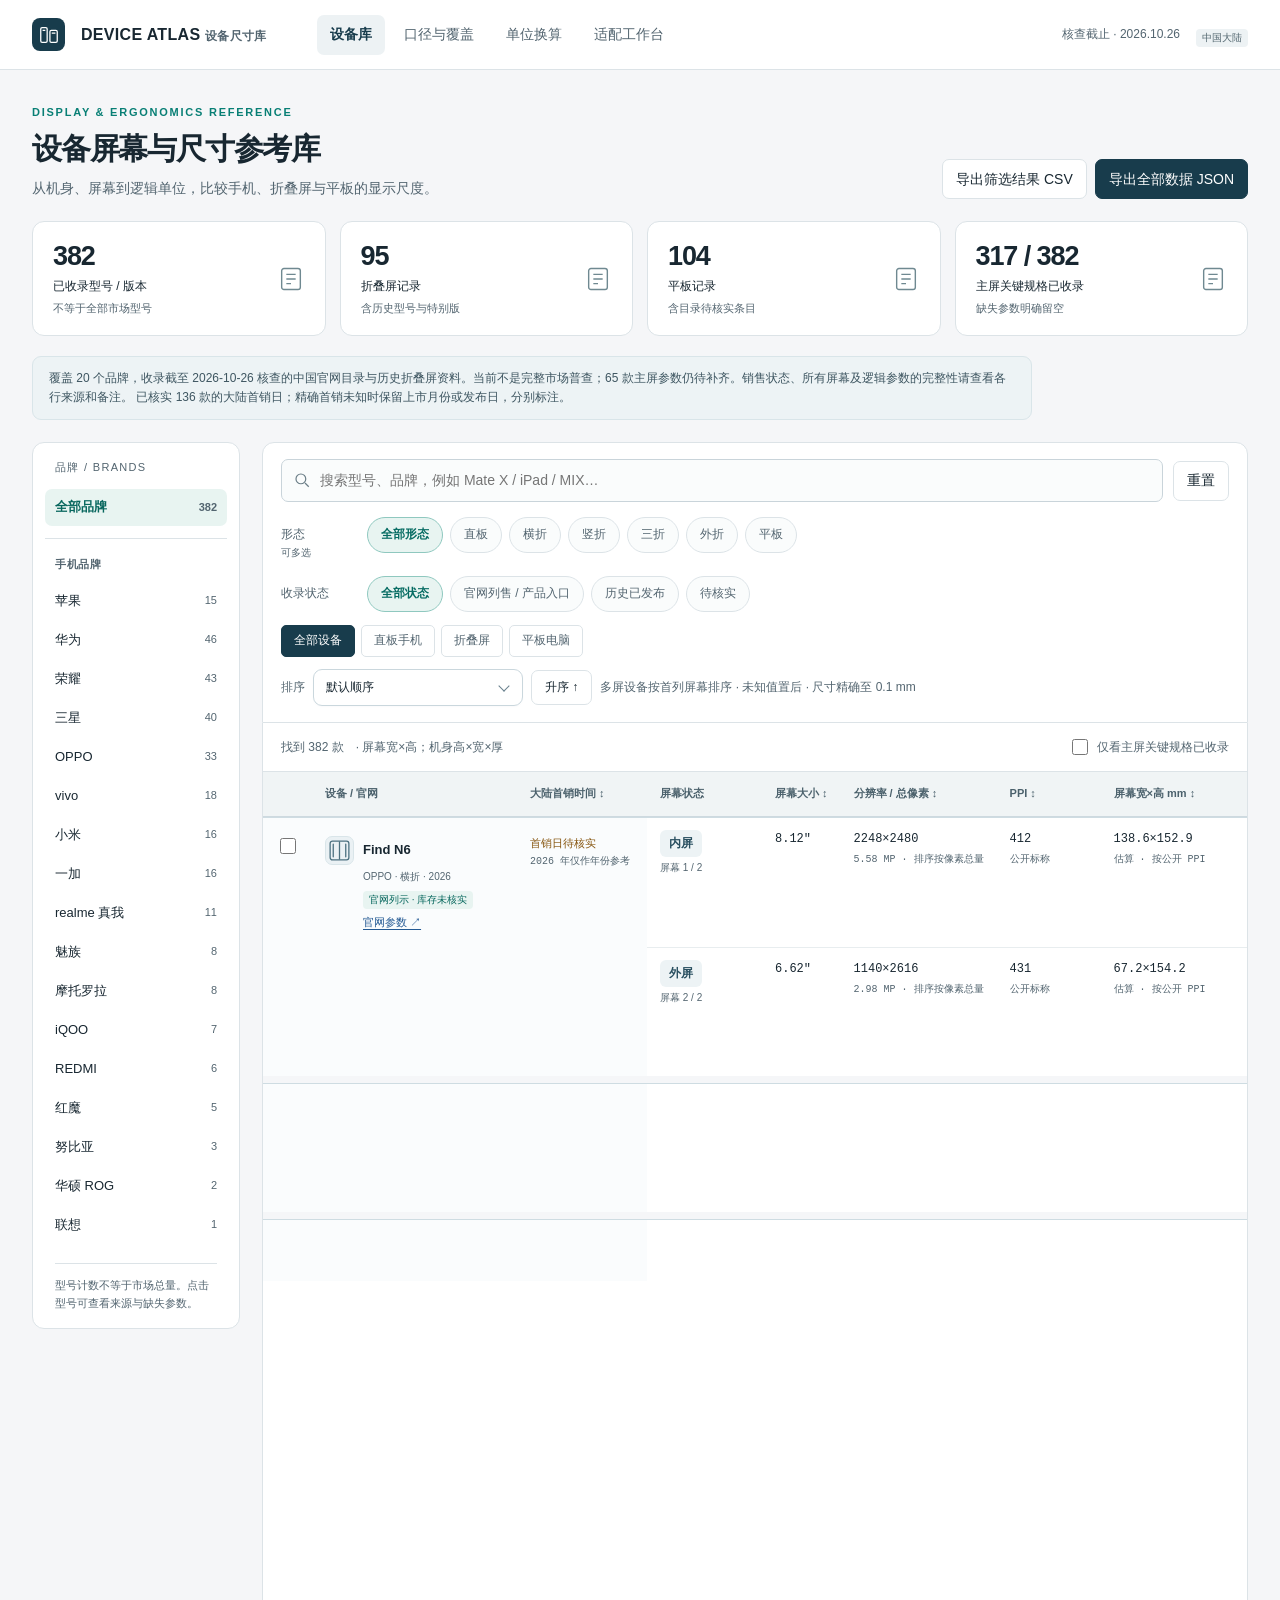
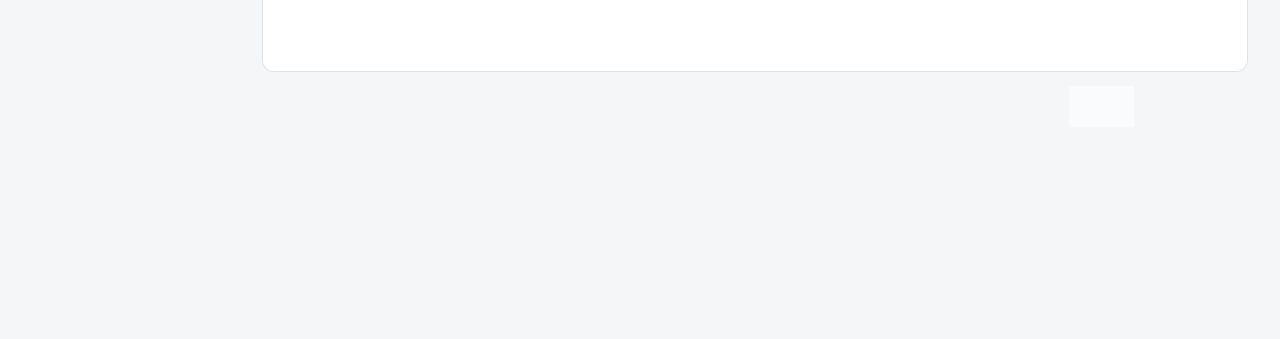
==== commit 2f4465bf: "Add draggable canvas panning and simplify device captions" ====
--- a/outputs/device-library/index.html
+++ b/outputs/device-library/index.html
@@ -20,6 +20,13 @@
 .select-group-label{font-size:10px;color:var(--muted);font-weight:650;padding:9px 11px 5px;border-top:1px solid var(--line);margin-top:4px}.select-group-label:first-child{border:0;margin:0}
 /* Left-aligned dimensions and a consistent silhouette vocabulary. */
 .table-wrap th,.table-wrap td{text-align:left}.bodycell{font-family:inherit;min-width:200px;max-width:280px}.body-dimensions{display:flex;flex-direction:column;gap:5px;font-size:12px;line-height:1.65;text-align:left}.body-dimension{display:grid;grid-template-columns:18px minmax(0,1fr);gap:8px;align-items:start}.dimension-key{color:var(--muted);font-size:11px}.dimension-value{font-variant-numeric:tabular-nums;overflow-wrap:break-word;white-space:normal}.dimension-unit{font-size:10px;color:var(--muted)}.body-raw{white-space:normal;font-size:12px;line-height:1.7}.bodycell>.subvalue{margin-top:9px}.model-heading{display:flex;align-items:center;gap:9px;min-height:30px}.model-heading .model-name{flex:1;min-width:0}.device-type-icon{display:inline-flex;flex:0 0 29px;width:29px;height:29px;align-items:center;justify-content:center;color:#4c7180;background:#eaf1f4;border:1px solid #d9e5e9;border-radius:7px;vertical-align:middle}.type-widefold,.type-trifold{color:#24786e;background:#eaf5f1;border-color:#d2e9e1}.type-tablet{color:#586690;background:#eef0f8;border-color:#dfe4f0}.type-flip{color:#76618b;background:#f3eff7;border-color:#e8e0ef}.model-cell .model-meta,.model-cell>.badge,.model-cell>.official-link{margin-left:38px}.picker-model{display:flex!important;align-items:center;gap:7px}.picker-model .device-type-icon{width:25px;height:25px;flex-basis:25px;border-radius:6px}.picker-model .device-type-icon svg{width:21px;height:21px}.bench-option-content{min-width:0}.bench-option-content>small{margin-left:32px}.body-dimension+.body-dimension{border-top:1px solid #edf1f3;padding-top:4px}
+/* Fullscreen canvas: edge-to-edge workspace, floating tool islands. */
+.canvas-brand,.canvas-only{display:none}.canvas-fullscreen .canvas-only{display:inline-flex;align-items:center;justify-content:center}#page-workbench.canvas-fullscreen{padding:0;overflow:hidden;background:#f6f8f9}#page-workbench.canvas-fullscreen>.heading{display:none}#page-workbench.canvas-fullscreen .bench-layout{display:block;margin:0}#page-workbench.canvas-fullscreen .bench-main{position:static}#page-workbench.canvas-fullscreen .bench-scroll{position:absolute;inset:0;width:100%;height:100%;max-height:none;min-height:0;border:0;border-radius:0;padding:112px 48px 132px;overflow:auto}#page-workbench.canvas-fullscreen .bench-stage{min-height:100%;justify-content:safe center;gap:44px;border:0;padding:0}#page-workbench.canvas-fullscreen .workbench-legend,#page-workbench.canvas-fullscreen .bench-caption{display:none}#page-workbench.canvas-fullscreen .canvas-brand{display:flex;position:absolute;top:20px;left:20px;z-index:15;align-items:center;gap:10px;background:#fffffff5;border:1px solid #e0e5e8;padding:12px 16px;border-radius:15px;box-shadow:0 4px 20px #183c4c12;font-size:13px}.canvas-brand>span:last-child{color:var(--muted);border-left:1px solid var(--line);padding-left:10px;font-size:11px}.canvas-logo{color:var(--accent);font-size:19px}#page-workbench.canvas-fullscreen .bench-toolbar{position:absolute;bottom:22px;left:50%;transform:translateX(-50%);z-index:30;width:max-content;max-width:calc(100% - 32px);border:1px solid #dce3e7;border-radius:17px;background:#fffffff5;box-shadow:0 6px 30px #183c4c22;backdrop-filter:blur(16px);padding:9px 11px;gap:7px;flex-wrap:nowrap}#page-workbench.canvas-fullscreen .bench-toolbar button{white-space:nowrap;border-radius:9px;min-height:38px}#page-workbench.canvas-fullscreen .bench-toolbar [aria-pressed=true]{background:var(--soft);border-color:#9dcfc5;color:var(--accent)}#page-workbench.canvas-fullscreen .bench-toolbar .calibrate{margin-left:0}.toolbar-divider{width:1px;height:24px;background:var(--line);margin:0 4px}#page-workbench.canvas-fullscreen .bench-toolbar .select-menu{top:auto;bottom:calc(100% + 10px)}#page-workbench.canvas-fullscreen .calib-status{position:absolute;top:23px;right:20px;z-index:12;max-width:min(600px,calc(100% - 330px));padding:10px 14px;border-radius:11px;border:1px solid #cbded8;box-shadow:0 3px 14px #183c4c09;font-size:11px;background:#edf7f1ed}#page-workbench.canvas-fullscreen .calib-status.invalid{background:#fff7e7ed;border-color:#eddfbf}#page-workbench.canvas-fullscreen .bench-picker{display:none;position:absolute;top:87px;left:20px;width:270px;z-index:25;max-height:calc(100% - 185px);overflow:auto;border-radius:15px;box-shadow:0 8px 32px #183c4c22;background:#fffffff7}#page-workbench.canvas-fullscreen.picker-open .bench-picker{display:block}#page-workbench.canvas-fullscreen .bench-list{max-height:calc(100vh - 435px);min-height:100px}#page-workbench.canvas-fullscreen .design-panel{display:none;position:absolute;right:20px;top:87px;width:300px;max-height:calc(100% - 185px);overflow:auto;z-index:25;border-radius:15px;background:#fffffff7;box-shadow:0 8px 32px #183c4c22;margin:0;padding:19px}#page-workbench.canvas-fullscreen.design-open .design-panel{display:block}#page-workbench.canvas-fullscreen .design-panel-head{display:flex;flex-wrap:wrap;gap:12px}#page-workbench.canvas-fullscreen .design-panel-head h3{width:calc(100% - 38px);margin:0;order:-2}#page-workbench.canvas-fullscreen .design-controls{display:flex;flex-direction:column;align-items:stretch;gap:9px;margin-top:18px}#page-workbench.canvas-fullscreen .design-controls .custom-select{width:100%}#page-workbench.canvas-fullscreen .floating-panel-close{float:right;min-height:27px;width:27px;padding:0;font-size:17px;border:0;background:#edf2f4;border-radius:7px}#page-workbench.canvas-fullscreen .design-panel-head .floating-panel-close{order:-1;margin-left:auto}#page-workbench.canvas-fullscreen .file-button{max-width:100%;font-size:11px}#page-workbench.canvas-fullscreen .bench-device-head{background:#ffffffa8;border-radius:7px;padding:3px 6px}#page-workbench.canvas-fullscreen .bench-dimensions{background:#ffffffad;border-radius:8px;padding:7px 12px;margin-top:12px}
+@media(max-width:900px){#page-workbench.canvas-fullscreen .bench-toolbar{flex-wrap:wrap;justify-content:center;width:calc(100% - 28px);max-width:680px;bottom:14px;gap:5px}#page-workbench.canvas-fullscreen .bench-toolbar button{font-size:11px;padding:5px 9px}#page-workbench.canvas-fullscreen .bench-toolbar .custom-select{max-width:175px}#page-workbench.canvas-fullscreen .calib-status{top:82px;right:14px;left:14px;max-width:none}#page-workbench.canvas-fullscreen .canvas-brand{left:14px;top:14px}#page-workbench.canvas-fullscreen .bench-picker,#page-workbench.canvas-fullscreen .design-panel{top:144px;max-height:calc(100% - 280px);left:14px;right:auto;width:min(300px,calc(100% - 28px))}#page-workbench.canvas-fullscreen .bench-scroll{padding:158px 25px 170px}#page-workbench.canvas-fullscreen .bench-list{max-height:calc(100vh - 520px)}#page-workbench.canvas-fullscreen .bench-stage{gap:30px}}
+#page-workbench.canvas-fullscreen .design-panel-head h3{width:calc(100% - 44px)}#page-workbench.canvas-fullscreen .design-panel-head .floating-panel-close{flex:0 0 27px}#page-workbench.canvas-fullscreen .design-panel-head .file-button{width:100%}
+/* Pan the canvas without scaling physical device dimensions. */
+#bench-scroll{overflow:hidden;cursor:grab;overscroll-behavior:contain}#page-workbench.canvas-fullscreen #bench-scroll{overflow:hidden}#bench-scroll.is-panning,#bench-scroll.is-panning *{cursor:grabbing!important;user-select:none}#bench-stage{transform-origin:0 0}#bench-scroll .hardware-screen img{-webkit-user-drag:none;user-select:none}#bench-scroll button,#bench-scroll .custom-select{cursor:pointer}#bench-scroll .select-menu{cursor:default}#bench-scroll:focus-visible{outline:2px solid var(--accent);outline-offset:-3px}
+#bench-scroll{touch-action:none}#bench-scroll .select-menu{touch-action:pan-y}
 
 </style></head>
 <body>
@@ -152,7 +159,7 @@
 function benchList(){const a=DEVICES.filter(d=>hasSpec(d.screens[0])&&(!bench.brand||d.brand===bench.brand)&&(!bench.query||[d.brand,d.model].join(' ').toLowerCase().includes(bench.query))&&(bench.kind==='all'||bench.kind==='tablet'&&d.type==='平板'||bench.kind==='phone'&&d.type==='手机')).sort(newestFirst);$('#bench-list').innerHTML=a.map(d=>`<label class="bench-option"><input type="checkbox" data-bench-select="${d.id}" ${selected.has(d.id)?'checked':''}><span class="bench-option-content"><strong class="picker-model">${deviceTypeIcon(d)}<span>${esc(d.model)}</span></strong><small>${esc(d.brand)} · ${esc(d.form)} · ${fmt(d.screens[0].diagonal,2)}″ · ${esc(release(d)||d.announcementDate||d.year||'日期待核实')}</small></span></label>`).join('')||'<p class="small muted">未找到有可用屏幕参数的设备</p>';$('#bench-count').textContent=`${selected.size}/12`;}
 function activeGeometry(d){const s=screen(d),m=metrics(s);let w=m.width,h=m.height;const isOuter=/外|单屏|折叠/.test(s.name||'');const raw=isOuter?d.bodyFold||d.body:d.bodyOpen||d.body;let b=bodyNumbers(raw);if(bench.rotated.has(d.id)){[w,h]=[h,w];if(b)b={...b,width:b.height,height:b.width};}return{s,m,width:w,height:h,body:b};}
 function imageStyle(sw,sh){let width,height;if(bench.fit==='stretch'){width=sw;height=sh;}else{const r=bench.imageW/bench.imageH;if(bench.fit==='width'){width=sw;height=sw/r;}else if(sw/sh>r){height=sh;width=sh*r;}else{width=sw;height=sw/r;}}const top=bench.align==='bottom'?sh-height:bench.align==='center'?(sh-height)/2:0;return `width:${width}px;height:${height}px;left:${(sw-width)/2}px;top:${top}px;opacity:${bench.opacity};`;}
-function renderStage(){if(bench.mode==='real'&&!calibrationValid())bench.mode='fit';renderCalibStatus();const a=[...selected].map(id=>DEVICES.find(d=>d.id===id)).filter(Boolean);$('#bench-count').textContent=`${a.length}/12`;if(!a.length){$('#bench-stage').innerHTML='<div class="workbench-empty"><h3>添加设备，开始比较</h3>从左侧多选手机或平板，也可以加载 S21、A72 与 iPhone 17 Pro 参考组合。</div>';return;}const maxH=Math.max(150,...a.map(d=>{const g=activeGeometry(d);return bench.frame==='body'&&g.body?g.body.height:g.height||0;}));const factor=bench.mode==='real'?calibration.pxPerMm:Math.min(2.7,380/maxH);$('#bench-stage').innerHTML=a.map(d=>{const g=activeGeometry(d),s=g.s;if(!g.width||!g.height)return `<article class="bench-device"><h3>${esc(d.model)}</h3><span class="missing">当前屏幕参数不足，请切换屏幕</span><button data-remove-bench="${d.id}">移除</button></article>`;const validBody=bench.frame==='body'&&g.body&&g.body.width>=g.width-0.5&&g.body.height>=g.height-0.5;const frameRadius=s.shape==='circle'?'50%':validBody?Math.min(g.width,g.height)*(d.type==='平板'?.055:.115)*factor+'px':'0px';const screenRadius=s.shape==='circle'?'50%':validBody?Math.max(2,Math.min(g.width,g.height)*(d.type==='平板'?.035:.092)*factor)+'px':'0px';const fw=(validBody?g.body.width:g.width)*factor,fh=(validBody?g.body.height:g.height)*factor,sw=g.width*factor,sh=g.height*factor;return `<article class="bench-device"><div class="bench-device-head"><strong>${esc(d.model)}</strong><button data-remove-bench="${d.id}" aria-label="移除 ${esc(d.model)}">×</button></div><div class="bench-screen-choice"><select data-work-screen="${d.id}" aria-label="工作台 ${esc(d.model)}屏幕">${d.screens.map((ss,i)=>`<option value="${i}" ${(screenChoice.get(d.id)||0)===i?'selected':''}>${esc(ss.name)}</option>`).join('')}</select><button data-rotate-bench="${d.id}" aria-label="旋转 ${esc(d.model)}">旋转 ↻</button></div><div class="hardware-frame ${validBody?'physical-body '+(d.type==='平板'?'tablet-body':'phone-body')+(bench.rotated.has(d.id)?' rotated-body':''):'screen-only'}" style="width:${fw}px;height:${fh}px;border-radius:${frameRadius};--device-scale:${factor};--shell-radius:${frameRadius}"><div class="hardware-screen ${s.shape==='circle'?'round':''}" style="width:${sw}px;height:${sh}px;border-radius:${screenRadius}"><div class="screen-label"><strong>${fmt(s.diagonal,2)}″</strong>${s.wpx} × ${s.hpx}<br>${phys(g.width)} × ${phys(g.height)} mm</div>${bench.image?`<img src="${bench.image}" alt="叠加的本地设计稿" style="${imageStyle(sw,sh)}">`:''}${d.form==='横折'||d.form==='三折'?'<div class="screen-centerline" aria-hidden="true"></div>':''}${validBody?'<div class="phone-camera" aria-hidden="true"></div>':''}</div>${validBody?'<span class="phone-speaker" aria-hidden="true"></span><span class="phone-side volume" aria-hidden="true"></span><span class="phone-side power" aria-hidden="true"></span>':''}</div><div class="bench-dimensions">屏幕 ${phys(g.width)} × ${phys(g.height)} mm<br>${validBody?'机身 '+phys(g.body.width)+' × '+phys(g.body.height)+' mm':bench.frame==='body'?'机身数据不足，显示屏幕轮廓':'仅屏幕 · 不含边框'}<br><span class="muted">${bench.mode==='real'?'按校准尺度 1:1':'适合窗口 · 统一示意比例'}</span></div></article>`;}).join('');}
+function renderStage(){if(bench.mode==='real'&&!calibrationValid())bench.mode='fit';renderCalibStatus();const a=[...selected].map(id=>DEVICES.find(d=>d.id===id)).filter(Boolean);$('#bench-count').textContent=`${a.length}/12`;if(!a.length){$('#bench-stage').innerHTML='<div class="workbench-empty"><h3>添加设备，开始比较</h3>从左侧多选手机或平板，也可以加载 S21、A72 与 iPhone 17 Pro 参考组合。</div>';return;}const maxH=Math.max(150,...a.map(d=>{const g=activeGeometry(d);return bench.frame==='body'&&g.body?g.body.height:g.height||0;}));const factor=bench.mode==='real'?calibration.pxPerMm:($('#page-workbench').classList.contains('canvas-fullscreen')?Math.min(3.5,Math.max(280,(window.innerHeight||800)-250)/maxH):Math.min(2.7,380/maxH));$('#bench-stage').innerHTML=a.map(d=>{const g=activeGeometry(d),s=g.s;if(!g.width||!g.height)return `<article class="bench-device"><h3>${esc(d.model)}</h3><span class="missing">当前屏幕参数不足，请切换屏幕</span><button data-remove-bench="${d.id}">移除</button></article>`;const validBody=bench.frame==='body'&&g.body&&g.body.width>=g.width-0.5&&g.body.height>=g.height-0.5;const frameRadius=s.shape==='circle'?'50%':validBody?Math.min(g.width,g.height)*(d.type==='平板'?.055:.115)*factor+'px':'0px';const screenRadius=s.shape==='circle'?'50%':validBody?Math.max(2,Math.min(g.width,g.height)*(d.type==='平板'?.035:.092)*factor)+'px':'0px';const fw=(validBody?g.body.width:g.width)*factor,fh=(validBody?g.body.height:g.height)*factor,sw=g.width*factor,sh=g.height*factor;return `<article class="bench-device"><div class="bench-device-head"><strong>${esc(d.model)}</strong><button data-remove-bench="${d.id}" aria-label="移除 ${esc(d.model)}">×</button></div><div class="bench-screen-choice"><select data-work-screen="${d.id}" aria-label="工作台 ${esc(d.model)}屏幕">${d.screens.map((ss,i)=>`<option value="${i}" ${(screenChoice.get(d.id)||0)===i?'selected':''}>${esc(ss.name)}</option>`).join('')}</select><button data-rotate-bench="${d.id}" aria-label="旋转 ${esc(d.model)}">旋转 ↻</button></div><div class="hardware-frame ${validBody?'physical-body '+(d.type==='平板'?'tablet-body':'phone-body')+(bench.rotated.has(d.id)?' rotated-body':''):'screen-only'}" style="width:${fw}px;height:${fh}px;border-radius:${frameRadius};--device-scale:${factor};--shell-radius:${frameRadius}"><div class="hardware-screen ${s.shape==='circle'?'round':''}" style="width:${sw}px;height:${sh}px;border-radius:${screenRadius}"><div class="screen-label"><strong>${fmt(s.diagonal,2)}″</strong>${s.wpx} × ${s.hpx}<br>${phys(g.width)} × ${phys(g.height)} mm</div>${bench.image?`<img src="${bench.image}" alt="叠加的本地设计稿" style="${imageStyle(sw,sh)}">`:''}${d.form==='横折'||d.form==='三折'?'<div class="screen-centerline" aria-hidden="true"></div>':''}${validBody?'<div class="phone-camera" aria-hidden="true"></div>':''}</div>${validBody?'<span class="phone-speaker" aria-hidden="true"></span><span class="phone-side volume" aria-hidden="true"></span><span class="phone-side power" aria-hidden="true"></span>':''}</div><div class="bench-dimensions">屏幕 ${phys(g.width)} × ${phys(g.height)} mm${validBody?'<br>机身 '+phys(g.body.width)+' × '+phys(g.body.height)+' mm':''}</div></article>`;}).join('');}
 function renderWorkbench(){benchList();renderStage();}
 const baseShowPage=showPage;showPage=function(p){baseShowPage(p);if(p==='workbench')renderWorkbench();};
 const baseRenderComparebar=renderComparebar;renderComparebar=function(){baseRenderComparebar();$('#show-compare').textContent='进入工作台';};
@@ -188,11 +195,35 @@
 $('#brand-select').onchange=e=>{const [brand,type]=e.target.value.split('|');state.brand=brand;state.catalogType=type||'';state.page=1;renderBrands();render();};
 function enhanceSelects(){if(!document.createElement('div').appendChild)return;$$('select:not([hidden])').forEach(select=>{if(select.classList.contains('custom-native'))return;const wrapper=document.createElement('div');wrapper.className='custom-select'+(select.classList.contains('mobile-brand')?' mobile-select':'');select.parentNode.insertBefore(wrapper,select);wrapper.appendChild(select);select.classList.add('custom-native');select.tabIndex=-1;select.setAttribute('aria-hidden','true');const trigger=document.createElement('button');trigger.type='button';trigger.className='select-trigger';trigger.setAttribute('aria-haspopup','listbox');trigger.setAttribute('aria-expanded','false');const menu=document.createElement('div');menu.className='select-menu';menu.setAttribute('role','listbox');menu.hidden=true;wrapper.appendChild(trigger);wrapper.appendChild(menu);const sync=()=>{trigger.textContent=select.selectedOptions[0]?.textContent||'请选择';trigger.setAttribute('aria-label',(select.getAttribute('aria-label')||document.querySelector(`label[for="${select.id}"]`)?.textContent||'选择')+'：'+trigger.textContent);menu.replaceChildren();Array.from(select.options).forEach(option=>{if(option.parentElement?.tagName==='OPTGROUP'&&option===option.parentElement.querySelector('option')){const label=document.createElement('div');label.className='select-group-label';label.textContent=option.parentElement.label;menu.appendChild(label);}const item=document.createElement('button');item.type='button';item.className='select-option';item.setAttribute('role','option');item.setAttribute('aria-selected',option.selected);item.textContent=option.textContent;item.disabled=option.disabled;item.onclick=()=>{select.value=option.value;select.dispatchEvent(new Event('change',{bubbles:true}));sync();menu.hidden=true;trigger.setAttribute('aria-expanded','false');trigger.focus();};menu.appendChild(item);});};select.addEventListener('change',sync);trigger.onclick=()=>{const open=menu.hidden;$$('.select-menu').forEach(x=>x.hidden=true);$$('.select-trigger').forEach(x=>x.setAttribute('aria-expanded','false'));sync();menu.hidden=!open;trigger.setAttribute('aria-expanded',open);if(open)menu.querySelector('[aria-selected="true"]')?.focus();};wrapper.onkeydown=e=>{const items=[...menu.querySelectorAll('button:not(:disabled)')];if(e.key==='Escape'){menu.hidden=true;trigger.setAttribute('aria-expanded','false');trigger.focus();}if(['ArrowDown','ArrowUp','Home','End'].includes(e.key)){e.preventDefault();menu.hidden=false;trigger.setAttribute('aria-expanded','true');const i=items.indexOf(document.activeElement);items[e.key==='Home'?0:e.key==='End'?items.length-1:(i+(e.key==='ArrowDown'?1:-1)+items.length)%items.length]?.focus();}};sync();});}
 document.addEventListener('click',e=>{if(!e.target.closest('.custom-select')){$$('.select-menu').forEach(x=>x.hidden=true);$$('.select-trigger').forEach(x=>x.setAttribute('aria-expanded','false'));}});
-const renderWithSelects=render;render=function(){renderWithSelects();$('#sort-select').value=state.sort||'';$('#sort-direction').textContent=state.dir===1?'升序 ↑':'降序 ↓';const sortTrigger=$('#sort-select').parentNode?.querySelector?.('.select-trigger');if(sortTrigger)sortTrigger.textContent=$('#sort-select').selectedOptions[0]?.textContent||'默认顺序';enhanceSelects();};const stageWithSelects=renderStage;renderStage=function(){stageWithSelects();enhanceSelects();};
+const canvasPan={x:0,y:0,drag:null,moved:false};
+function applyCanvasPan(){const stage=$('#bench-stage'),viewport=$('#bench-scroll');stage.style.transform=`translate(${canvasPan.x}px,${canvasPan.y}px)`;viewport.style.backgroundPosition=`${canvasPan.x}px ${canvasPan.y}px`;}
+function isCanvasControl(target){return !!target.closest('button,input,select,textarea,label,a,.custom-select,[contenteditable="true"]');}
+const canvasViewport=$('#bench-scroll');canvasViewport.tabIndex=0;canvasViewport.setAttribute('aria-label','设备对比画布，可用鼠标拖拽、滚轮或方向键平移，Home 复位');
+canvasViewport.addEventListener('pointerdown',e=>{if(e.button!==0||isCanvasControl(e.target))return;canvasPan.drag={id:e.pointerId,x:e.clientX,y:e.clientY,startX:canvasPan.x,startY:canvasPan.y};canvasPan.moved=false;canvasViewport.setPointerCapture(e.pointerId);canvasViewport.classList.add('is-panning');e.preventDefault();});
+canvasViewport.addEventListener('pointermove',e=>{const d=canvasPan.drag;if(!d||d.id!==e.pointerId)return;const dx=e.clientX-d.x,dy=e.clientY-d.y;if(Math.hypot(dx,dy)>3)canvasPan.moved=true;canvasPan.x=d.startX+dx;canvasPan.y=d.startY+dy;applyCanvasPan();});
+function finishCanvasPan(e){if(!canvasPan.drag||canvasPan.drag.id!==e.pointerId)return;canvasPan.drag=null;canvasViewport.classList.remove('is-panning');if(canvasViewport.hasPointerCapture(e.pointerId))canvasViewport.releasePointerCapture(e.pointerId);}
+canvasViewport.addEventListener('pointerup',finishCanvasPan);canvasViewport.addEventListener('pointercancel',finishCanvasPan);canvasViewport.addEventListener('lostpointercapture',()=>{canvasPan.drag=null;canvasViewport.classList.remove('is-panning');});
+canvasViewport.addEventListener('dragstart',e=>{if(!isCanvasControl(e.target))e.preventDefault();});
+canvasViewport.addEventListener('wheel',e=>{if(e.ctrlKey||isCanvasControl(e.target))return;e.preventDefault();const scale=e.deltaMode===1?16:e.deltaMode===2?canvasViewport.clientHeight:1;canvasPan.x-=(e.shiftKey&&!e.deltaX?e.deltaY:e.deltaX)*scale;canvasPan.y-=(e.shiftKey&&!e.deltaX?0:e.deltaY)*scale;applyCanvasPan();},{passive:false});
+function resetCanvasPan(){canvasPan.x=0;canvasPan.y=0;applyCanvasPan();}
+canvasViewport.addEventListener('keydown',e=>{if(isCanvasControl(e.target)||!['ArrowLeft','ArrowRight','ArrowUp','ArrowDown','Home'].includes(e.key))return;e.preventDefault();if(e.key==='Home')return resetCanvasPan();const step=e.shiftKey?100:40;canvasPan.x+=e.key==='ArrowLeft'?step:e.key==='ArrowRight'?-step:0;canvasPan.y+=e.key==='ArrowUp'?step:e.key==='ArrowDown'?-step:0;applyCanvasPan();});
+$('#bench-fit').addEventListener('click',resetCanvasPan);
+const renderWithSelects=render;render=function(){renderWithSelects();$('#sort-select').value=state.sort||'';$('#sort-direction').textContent=state.dir===1?'升序 ↑':'降序 ↓';const sortTrigger=$('#sort-select').parentNode?.querySelector?.('.select-trigger');if(sortTrigger)sortTrigger.textContent=$('#sort-select').selectedOptions[0]?.textContent||'默认顺序';enhanceSelects();};const stageWithSelects=renderStage;renderStage=function(){stageWithSelects();enhanceSelects();applyCanvasPan();};
 const comparebarInBench=renderComparebar;renderComparebar=function(){comparebarInBench();if(!$('#page-workbench').hidden)$('#comparebar').hidden=true;};
 const showWithCompare=showPage;showPage=function(p){showWithCompare(p);renderComparebar();};
+// Fullscreen is a canvas, with tool islands layered above it.
+$('#page-workbench').insertAdjacentHTML('afterbegin','<div class="canvas-brand"><span class="canvas-logo">▥</span><strong>Device Atlas</strong><span>适配画布</span></div>');
+$('.bench-toolbar').insertAdjacentHTML('afterbegin','<button id="canvas-devices" class="canvas-only" aria-pressed="false" aria-controls="canvas-picker">设备列表</button><button id="canvas-design" class="canvas-only" aria-pressed="false" aria-controls="canvas-design-panel">设计稿</button><span class="toolbar-divider canvas-only"></span>');
+$('.bench-picker').id='canvas-picker';$('.design-panel').id='canvas-design-panel';
+$('.bench-picker h3').insertAdjacentHTML('beforeend','<button class="floating-panel-close canvas-only" id="canvas-picker-close" aria-label="关闭设备列表">×</button>');
+$('.design-panel-head').insertAdjacentHTML('afterbegin','<button class="floating-panel-close canvas-only" id="canvas-design-close" aria-label="关闭设计稿设置">×</button>');
+function syncFloatingPanels(){const p=$('#page-workbench');$('#canvas-devices').setAttribute('aria-pressed',p.classList.contains('picker-open'));$('#canvas-design').setAttribute('aria-pressed',p.classList.contains('design-open'));}
+$('#canvas-devices').onclick=()=>{$('#page-workbench').classList.toggle('picker-open');syncFloatingPanels();};
+$('#canvas-design').onclick=()=>{$('#page-workbench').classList.toggle('design-open');syncFloatingPanels();};
+$('#canvas-picker-close').onclick=()=>{$('#page-workbench').classList.remove('picker-open');syncFloatingPanels();$('#canvas-devices').focus();};
+$('#canvas-design-close').onclick=()=>{$('#page-workbench').classList.remove('design-open');syncFloatingPanels();$('#canvas-design').focus();};
 $('#bench-fullscreen').onclick=async()=>{const page=$('#page-workbench');if(document.fullscreenElement){await document.exitFullscreen();return;}if(page.classList.contains('expanded-workbench')){page.classList.remove('expanded-workbench');document.body.classList.remove('bench-expanded');updateFullscreen();return;}try{if(!page.requestFullscreen)throw new Error('unavailable');await page.requestFullscreen();}catch{page.classList.add('expanded-workbench');document.body.classList.add('bench-expanded');updateFullscreen();}};
-function updateFullscreen(){const active=!!document.fullscreenElement||$('#page-workbench').classList.contains('expanded-workbench');$('#bench-fullscreen').textContent=active?'退出全屏 ⛶':'全屏工作台 ⛶';$('#bench-fullscreen').setAttribute('aria-pressed',active);renderStage();}
+function updateFullscreen(){const active=!!document.fullscreenElement||$('#page-workbench').classList.contains('expanded-workbench');$('#page-workbench').classList.toggle('canvas-fullscreen',active);if(!active){$('#page-workbench').classList.remove('picker-open','design-open');syncFloatingPanels();}$('#bench-fullscreen').textContent=active?'退出全屏 ⛶':'全屏工作台 ⛶';$('#bench-fullscreen').setAttribute('aria-pressed',active);renderStage();}
 document.addEventListener('fullscreenchange',updateFullscreen);document.addEventListener('keydown',e=>{if(e.key==='Escape'&&$('#page-workbench').classList.contains('expanded-workbench')){$('#page-workbench').classList.remove('expanded-workbench');document.body.classList.remove('bench-expanded');updateFullscreen();}});
 renderBrands();
 $('#bench-brand').innerHTML='<option value="">全部品牌</option>'+['手机','平板'].map(type=>`<optgroup label="${type==='手机'?'手机品牌':'平板品牌'}">${brandGroup(type).map(b=>`<option value="${esc(b)}|${type}">${esc(b)} · ${DEVICES.filter(d=>d.brand===b&&d.type===type).length}</option>`).join('')}</optgroup>`).join('');
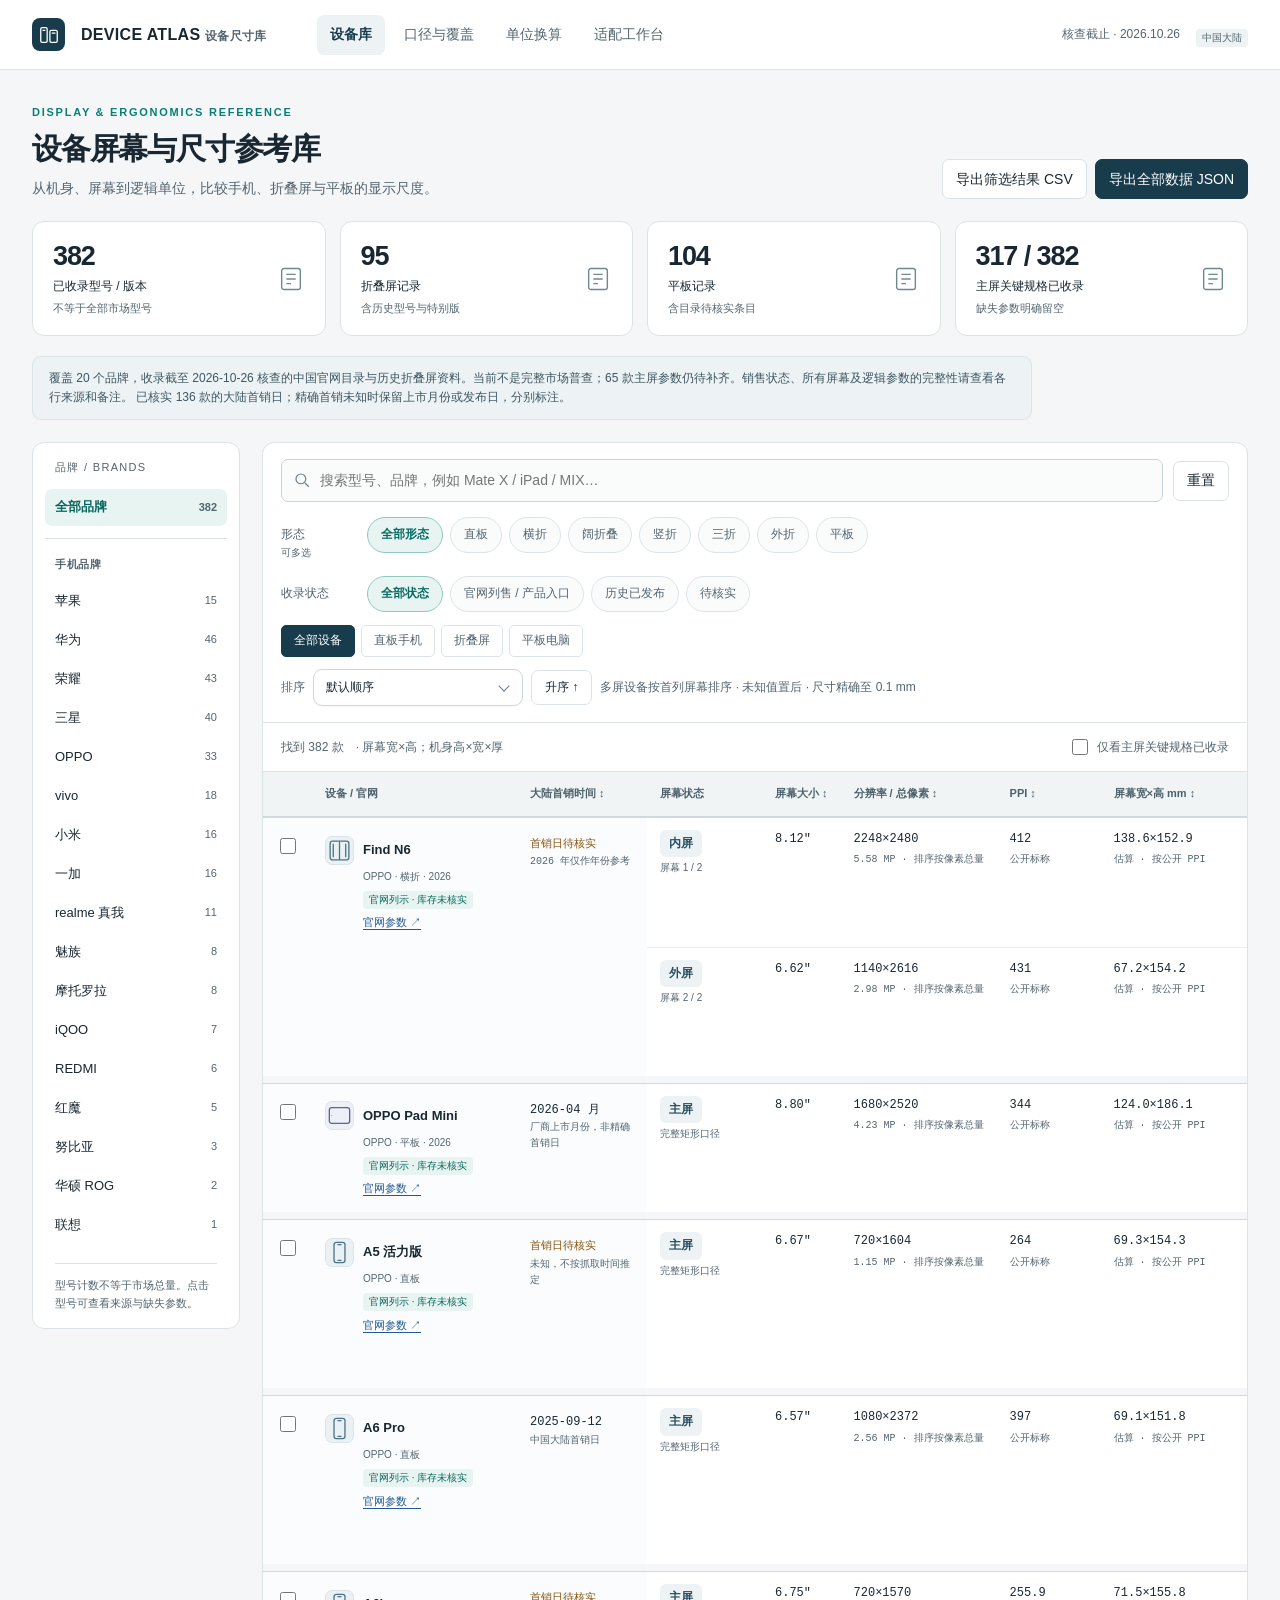
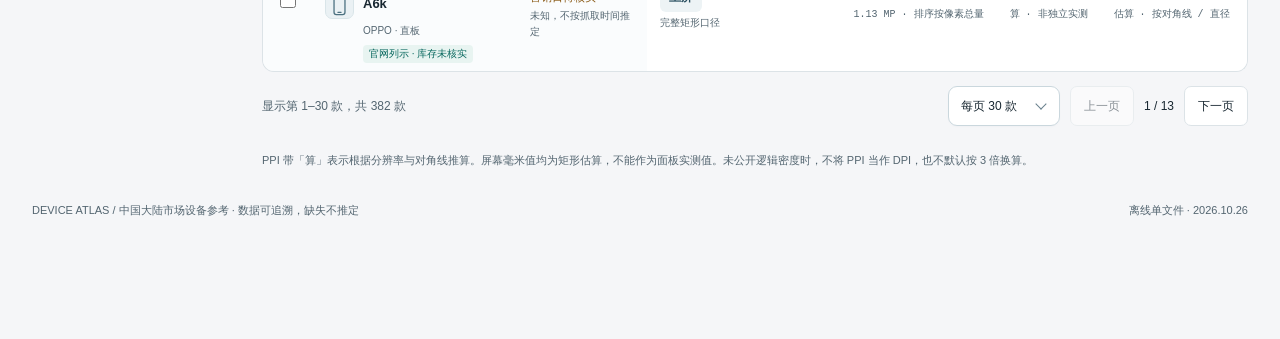
==== commit f639821a: "Add verified wide-fold classification and five-brand coverage notes" ====
--- a/outputs/device-library/index.html
+++ b/outputs/device-library/index.html
@@ -27,6 +27,7 @@
 /* Pan the canvas without scaling physical device dimensions. */
 #bench-scroll{overflow:hidden;cursor:grab;overscroll-behavior:contain}#page-workbench.canvas-fullscreen #bench-scroll{overflow:hidden}#bench-scroll.is-panning,#bench-scroll.is-panning *{cursor:grabbing!important;user-select:none}#bench-stage{transform-origin:0 0}#bench-scroll .hardware-screen img{-webkit-user-drag:none;user-select:none}#bench-scroll button,#bench-scroll .custom-select{cursor:pointer}#bench-scroll .select-menu{cursor:default}#bench-scroll:focus-visible{outline:2px solid var(--accent);outline-offset:-3px}
 #bench-scroll{touch-action:none}#bench-scroll .select-menu{touch-action:pan-y}
+.wide-fold-note{background:#f0f7f5;border:1px solid #d6e7e1;border-radius:10px;padding:12px 15px;margin-top:14px;font-size:12px;color:#355f55}.wide-fold-note p{margin:5px 0}.wide-source-links{display:flex;flex-wrap:wrap;gap:12px;font-size:11px;margin-top:8px}
 
 </style></head>
 <body>
@@ -65,7 +66,7 @@
 <dialog id="detail-dialog" aria-labelledby="detail-title"><div class="dialog-head"><h2 id="detail-title">设备详情</h2><button data-close="detail-dialog" aria-label="关闭详情">关闭 ×</button></div><div class="dialog-body" id="detail-body"></div></dialog>
 <dialog id="compare-dialog" aria-labelledby="compare-title"><div class="dialog-head"><h2 id="compare-title">设备尺寸对比</h2><button data-close="compare-dialog" aria-label="关闭对比">关闭 ×</button></div><div class="dialog-body"><p class="small muted">相同视觉比例展示当前所选屏幕的矩形估算尺寸；不是物理 1:1 标尺。更换屏幕后会重新计算。</p><div style="overflow:auto"><div id="compare-content" class="compare-grid"></div></div></div></dialog>
 <div id="toast" class="toast" role="status" hidden></div>
-<script id="device-data" type="application/json">{"title":"中国市场设备尺寸库","asOf":"2026-10-26","scope":"中国大陆官网目录与历史折叠屏；对话参考机型另列。非全渠道库存普查。","coverageNotes":"覆盖依据为厂商中国官网、开发者文档、历史规格存档及少量明确标注的公开历史资料。目录并不保证全部市场型号穷尽；官网购买入口不等于现货。教育平板、运营商与部分长尾品牌、特殊地区版、所有容量配色SKU和第三方库存仍有缺口。华为原生鸿蒙与旧系统逻辑单位不同；逻辑尺寸和密度仅在有依据时填写。","devices":[{"brand":"OPPO","model":"Find N6","year":2026,"type":"手机","form":"横折","market":"当前官网列售","bodyFold":"159.87×74.12×8.93","bodyOpen":"159.87×145.58×4.21","body":null,"screens":[{"name":"内屏","wpx":2248,"hpx":2480,"diagonal":8.12,"ppi":412,"ppiKind":"官方","densityDpi":null,"logical":null},{"name":"外屏","wpx":1140,"hpx":2616,"diagonal":6.62,"ppi":431,"ppiKind":"官方","densityDpi":null,"logical":null}],"sources":[{"title":"OPPO 中国官方参数","url":"https://www.oppo.com/cn/smartphones/series-find-n/find-n6/specs/"}],"notes":"官方公开参数逐项核对。历史已发布不代表确认停售；官网保留参数页不作为库存证据。2026年3月正式发布；官网有当前产品入口，未验证逐SKU库存。","id":"d-aa2ffd27a9","releaseDate":null,"releaseMonth":null,"announcementDate":null,"releaseSource":null,"releaseNote":null,"shipments":null,"logicalUnit":"dp"},{"brand":"OPPO","model":"OPPO Pad Mini","year":2026,"type":"平板","form":"平板","market":"当前官网列售","bodyFold":null,"bodyOpen":null,"body":"194.38×132.38×5.39–5.46 mm","screens":[{"name":"主屏","wpx":1680,"hpx":2520,"diagonal":8.8,"ppi":344,"ppiKind":"官方","densityDpi":null,"logical":null}],"sources":[{"title":"厂商官方参数或产品目录","url":"https://www.oppo.com/cn/tablets/"},{"title":"OPPO 官方商城参数","url":"https://store.oppo.com/cn/app/product/index?skuId=39991"}],"notes":"官网目录带购买入口；未核实实时库存，屏幕参数待补。","id":"d-45455a1916","releaseDate":null,"releaseMonth":"2026-04","announcementDate":"2026-04-21","releaseSource":{"title":"官方公告与发布会报道日期冲突","url":"https://www.sina.cn/news/detail/5290880190907309.html"},"releaseNote":"官方新品全家桶公告称4月24日全面开售，IT之家单品发布报道写4月30日；本轮未消解冲突，精确首销日留空。","shipments":null,"logicalUnit":"dp"},{"brand":"OPPO","model":"A5 活力版","year":null,"type":"手机","form":"直板","market":"当前官网列售","bodyFold":null,"bodyOpen":null,"body":"高 约 164.82 毫米 宽 约 75.53 毫米 厚 约 7.86 毫米（玉石绿） 约 7.76 毫米（玛瑙粉，琥珀黑）","screens":[{"name":"主屏","wpx":720,"hpx":1604,"diagonal":6.67,"ppi":264,"ppiKind":"官方","densityDpi":null,"logical":null}],"sources":[{"title":"厂商官方参数或产品目录","url":"https://www.oppo.com/cn/smartphones/series-a/a5-energy-edition/specs/"}],"notes":"官网目录带购买入口；未核实实时库存。","id":"d-377ca46be4","releaseDate":null,"releaseMonth":null,"announcementDate":null,"releaseSource":null,"releaseNote":"尚未核实中国大陆首次正式开售日期。","shipments":null,"logicalUnit":"dp"},{"brand":"OPPO","model":"A6 Pro","year":null,"type":"手机","form":"直板","market":"当前官网列售","bodyFold":null,"bodyOpen":null,"body":"高 约 158.16 毫米 宽 约 74.99 毫米 厚 约 7.96 毫米（墨玉黑） 约 8.11 毫米（流水生金） 约 8.03 毫米（青云平步）","screens":[{"name":"主屏","wpx":1080,"hpx":2372,"diagonal":6.57,"ppi":397,"ppiKind":"官方","densityDpi":null,"logical":null}],"sources":[{"title":"厂商官方参数或产品目录","url":"https://www.oppo.com/cn/smartphones/series-a/a6-pro/specs/"}],"notes":"官网目录带购买入口；未核实实时库存。","id":"d-ab7d53e443","releaseDate":"2025-09-12","releaseMonth":"2025-09","announcementDate":"2025-09-09","releaseSource":{"title":"明确首销日期的公告或报道","url":"https://www.ithome.com/0/881/520.htm"},"releaseNote":"发布会当日报道明确9月12日开售。","shipments":null,"logicalUnit":"dp"},{"brand":"OPPO","model":"A6k","year":null,"type":"手机","form":"直板","market":"当前官网列售","bodyFold":null,"bodyOpen":null,"body":"高 约 166.61 毫米 宽 约 78.51 毫米 厚 约 8.61 毫米","screens":[{"name":"主屏","wpx":720,"hpx":1570,"diagonal":6.75,"ppi":null,"ppiKind":"未公开","densityDpi":null,"logical":null}],"sources":[{"title":"厂商官方参数或产品目录","url":"https://www.oppo.com/cn/smartphones/series-a/a6k/specs/"}],"notes":"官网目录带购买入口；未核实实时库存。","id":"d-441eb24fa3","releaseDate":null,"releaseMonth":null,"announcementDate":null,"releaseSource":null,"releaseNote":"尚未核实中国大陆首次正式开售日期。","shipments":null,"logicalUnit":"dp"},{"brand":"OPPO","model":"A7 Pro","year":null,"type":"手机","form":"直板","market":"当前官网列售","bodyFold":null,"bodyOpen":null,"body":"高 约 159.08 毫米 宽 约 75.81 毫米 厚 约 8.80 毫米","screens":[{"name":"主屏","wpx":1080,"hpx":2372,"diagonal":6.57,"ppi":396.697,"ppiKind":"计算","densityDpi":null,"logical":null}],"sources":[{"title":"厂商官方参数或产品目录","url":"https://www.oppo.com/cn/smartphones/series-a/a7-pro/specs/"}],"notes":"官网目录带购买入口；未核实实时库存。","id":"d-cbf4dafdef","releaseDate":null,"releaseMonth":null,"announcementDate":null,"releaseSource":null,"releaseNote":"尚未核实中国大陆首次正式开售日期。","shipments":null,"logicalUnit":"dp"},{"brand":"OPPO","model":"A7 Pro Max","year":null,"type":"手机","form":"直板","market":"当前官网列售","bodyFold":null,"bodyOpen":null,"body":"高 约 162.98 毫米 宽 约 77.97 毫米 厚 约 8.57 毫米","screens":[{"name":"主屏","wpx":1272,"hpx":2772,"diagonal":6.78,"ppi":449.84,"ppiKind":"计算","densityDpi":null,"logical":null}],"sources":[{"title":"厂商官方参数或产品目录","url":"https://www.oppo.com/cn/smartphones/series-a/a7-pro-max/specs/"}],"notes":"官网目录带购买入口；未核实实时库存。","id":"d-5d232774e5","releaseDate":null,"releaseMonth":null,"announcementDate":null,"releaseSource":null,"releaseNote":"尚未核实中国大陆首次正式开售日期。","shipments":null,"logicalUnit":"dp"},{"brand":"OPPO","model":"Find X10","year":null,"type":"手机","form":"直板","market":"当前官网列售","bodyFold":null,"bodyOpen":null,"body":"高 约 156.51 毫米 宽 约 74.29 毫米 厚 约 8.35 毫米","screens":[{"name":"主屏","wpx":1272,"hpx":2768,"diagonal":6.59,"ppi":462,"ppiKind":"官方","densityDpi":null,"logical":null}],"sources":[{"title":"厂商官方参数或产品目录","url":"https://www.oppo.com/cn/smartphones/series-find-x/find-x10/specs/"}],"notes":"官网目录带购买入口；未核实实时库存。","id":"d-9b983b8d36","releaseDate":"2026-09-24","releaseMonth":"2026-09","announcementDate":"2026-09-22","releaseSource":{"title":"明确首销日期的公告或报道","url":"https://www.ithome.com/1/006/564.htm"},"releaseNote":"IT之家首销当日报道明确系列三款于9月24日10点开售；非10月新配色首销日。","shipments":null,"logicalUnit":"dp"},{"brand":"OPPO","model":"Find X10 E","year":null,"type":"手机","form":"直板","market":"当前官网列售","bodyFold":null,"bodyOpen":null,"body":"高 约 156.98 毫米 宽 约 73.93 毫米 厚 约 7.99 毫米","screens":[{"name":"主屏","wpx":1256,"hpx":2760,"diagonal":6.59,"ppi":460.144,"ppiKind":"计算","densityDpi":null,"logical":null}],"sources":[{"title":"厂商官方参数或产品目录","url":"https://www.oppo.com/cn/smartphones/series-find-x/find-x10-e/specs/"}],"notes":"官网目录带购买入口；未核实实时库存。","id":"d-5cd28e287a","releaseDate":"2026-09-24","releaseMonth":"2026-09","announcementDate":"2026-09-22","releaseSource":{"title":"明确首销日期的公告或报道","url":"https://www.ithome.com/1/006/564.htm"},"releaseNote":"IT之家首销当日报道明确系列三款于9月24日10点开售；非10月新配色首销日。","shipments":null,"logicalUnit":"dp"},{"brand":"OPPO","model":"Find X10 Pro Max","year":null,"type":"手机","form":"直板","market":"当前官网列售","bodyFold":null,"bodyOpen":null,"body":"高 约 161.32 毫米 宽 约 76.57 毫米 厚 约 8.40 毫米","screens":[{"name":"主屏","wpx":1272,"hpx":2772,"diagonal":6.78,"ppi":450,"ppiKind":"官方","densityDpi":null,"logical":null}],"sources":[{"title":"厂商官方参数或产品目录","url":"https://www.oppo.com/cn/smartphones/series-find-x/find-x10-pro-max/specs/"}],"notes":"官网目录带购买入口；未核实实时库存。","id":"d-bcd1eb2da6","releaseDate":"2026-09-24","releaseMonth":"2026-09","announcementDate":"2026-09-22","releaseSource":{"title":"明确首销日期的公告或报道","url":"https://www.ithome.com/1/006/564.htm"},"releaseNote":"IT之家首销当日报道明确系列三款于9月24日10点开售；非10月新配色首销日。","shipments":null,"logicalUnit":"dp"},{"brand":"OPPO","model":"Find X8 Pro","year":null,"type":"手机","form":"直板","market":"当前官网列售","bodyFold":null,"bodyOpen":null,"body":"高 约 162.27 毫米 宽 约 76.67 毫米 厚 约 8.24 毫米（星野黑） 约 8.34 毫米（漫步云端，晴空航线）","screens":[{"name":"主屏","wpx":1264,"hpx":2780,"diagonal":6.78,"ppi":450,"ppiKind":"官方","densityDpi":null,"logical":null}],"sources":[{"title":"厂商官方参数或产品目录","url":"https://www.oppo.com/cn/smartphones/series-find-x/find-x8-pro/specs/"}],"notes":"官网目录带购买入口；未核实实时库存。","id":"d-5db7d4476e","releaseDate":null,"releaseMonth":null,"announcementDate":null,"releaseSource":null,"releaseNote":"尚未核实中国大陆首次正式开售日期。","shipments":null,"logicalUnit":"dp"},{"brand":"OPPO","model":"Find X8 Ultra","year":null,"type":"手机","form":"直板","market":"当前官网列售","bodyFold":null,"bodyOpen":null,"body":"高 约 163.09 毫米 宽 约 76.80 毫米 厚 约 8.78 毫米","screens":[{"name":"主屏","wpx":1440,"hpx":3168,"diagonal":6.82,"ppi":510,"ppiKind":"官方","densityDpi":null,"logical":null}],"sources":[{"title":"厂商官方参数或产品目录","url":"https://www.oppo.com/cn/smartphones/series-find-x/find-x8-ultra/specs/"}],"notes":"官网目录带购买入口；未核实实时库存。","id":"d-e2319ac273","releaseDate":null,"releaseMonth":null,"announcementDate":null,"releaseSource":null,"releaseNote":"尚未核实中国大陆首次正式开售日期。","shipments":null,"logicalUnit":"dp"},{"brand":"OPPO","model":"Find X8s+","year":null,"type":"手机","form":"直板","market":"当前官网列售","bodyFold":null,"bodyOpen":null,"body":"高 约 157.53 毫米 宽 约 74.51 毫米 厚 约 7.95 毫米","screens":[{"name":"主屏","wpx":1256,"hpx":2760,"diagonal":6.59,"ppi":460,"ppiKind":"官方","densityDpi":null,"logical":null}],"sources":[{"title":"厂商官方参数或产品目录","url":"https://www.oppo.com/cn/smartphones/series-find-x/find-x8s-plus/specs/"}],"notes":"官网目录带购买入口；未核实实时库存。","id":"d-4e7bc8b084","releaseDate":null,"releaseMonth":null,"announcementDate":null,"releaseSource":null,"releaseNote":"尚未核实中国大陆首次正式开售日期。","shipments":null,"logicalUnit":"dp"},{"brand":"OPPO","model":"Find X9","year":null,"type":"手机","form":"直板","market":"当前官网列售","bodyFold":null,"bodyOpen":null,"body":"高 约 156.98 毫米 宽 约 73.93 毫米 厚 约 7.99 毫米","screens":[{"name":"主屏","wpx":1256,"hpx":2760,"diagonal":6.59,"ppi":460,"ppiKind":"官方","densityDpi":null,"logical":null}],"sources":[{"title":"厂商官方参数或产品目录","url":"https://www.oppo.com/cn/smartphones/series-find-x/find-x9/specs/"}],"notes":"官网目录带购买入口；未核实实时库存。","id":"d-a7ffd482d0","releaseDate":"2025-10-22","releaseMonth":"2025-10","announcementDate":"2025-10-16","releaseSource":{"title":"明确首销日期的公告或报道","url":"https://m.cnhubei.com/content/2025-10/16/content_19582467.html"},"releaseNote":"荆楚网转载OPPO官方微博首销公告。","shipments":null,"logicalUnit":"dp"},{"brand":"OPPO","model":"Find X9 Pro","year":null,"type":"手机","form":"直板","market":"当前官网列售","bodyFold":null,"bodyOpen":null,"body":"高 约 161.26 毫米 宽 约 76.46 毫米 厚 约 8.25 毫米","screens":[{"name":"主屏","wpx":1272,"hpx":2772,"diagonal":6.78,"ppi":450,"ppiKind":"官方","densityDpi":null,"logical":null}],"sources":[{"title":"厂商官方参数或产品目录","url":"https://www.oppo.com/cn/smartphones/series-find-x/find-x9-pro/specs/"}],"notes":"官网目录带购买入口；未核实实时库存。","id":"d-7d66622c78","releaseDate":"2025-10-22","releaseMonth":"2025-10","announcementDate":"2025-10-16","releaseSource":{"title":"明确首销日期的公告或报道","url":"https://m.cnhubei.com/content/2025-10/16/content_19582467.html"},"releaseNote":"荆楚网转载OPPO官方微博首销公告。","shipments":null,"logicalUnit":"dp"},{"brand":"OPPO","model":"Find X9 Pro 卫星通信版","year":null,"type":"手机","form":"直板","market":"当前官网列售","bodyFold":null,"bodyOpen":null,"body":"高 约 161.26 毫米 宽 约 76.46 毫米 厚 约 8.25 毫米","screens":[{"name":"主屏","wpx":1272,"hpx":2772,"diagonal":6.78,"ppi":450,"ppiKind":"官方","densityDpi":null,"logical":null}],"sources":[{"title":"厂商官方参数或产品目录","url":"https://www.oppo.com/cn/smartphones/series-find-x/find-x9-pro-satellite/specs/"}],"notes":"官网目录带购买入口；未核实实时库存。","id":"d-5227f335c6","releaseDate":null,"releaseMonth":null,"announcementDate":null,"releaseSource":null,"releaseNote":"尚未核实中国大陆首次正式开售日期。","shipments":null,"logicalUnit":"dp"},{"brand":"OPPO","model":"Find X9 Ultra","year":null,"type":"手机","form":"直板","market":"当前官网列售","bodyFold":null,"bodyOpen":null,"body":"高 约 163.16 毫米 宽 约 76.97 毫米 厚 约 9.10 毫米（大地苔原） 约 8.65 毫米（极地冰川，绒砂峡谷）","screens":[{"name":"主屏","wpx":1440,"hpx":3168,"diagonal":6.82,"ppi":510,"ppiKind":"官方","densityDpi":null,"logical":null}],"sources":[{"title":"厂商官方参数或产品目录","url":"https://www.oppo.com/cn/smartphones/series-find-x/find-x9-ultra/specs/"}],"notes":"官网目录带购买入口；未核实实时库存。","id":"d-b3e9d6512d","releaseDate":null,"releaseMonth":null,"announcementDate":null,"releaseSource":null,"releaseNote":"尚未核实中国大陆首次正式开售日期。","shipments":null,"logicalUnit":"dp"},{"brand":"OPPO","model":"Find X9s Pro","year":null,"type":"手机","form":"直板","market":"当前官网列售","bodyFold":null,"bodyOpen":null,"body":"高 约 150.46 毫米 宽 约 71.72 毫米 厚 约 8.60 毫米（乘风青） 约 8.40 毫米（元气橙，原生钛，自在白）","screens":[{"name":"主屏","wpx":1216,"hpx":2640,"diagonal":6.32,"ppi":460,"ppiKind":"官方","densityDpi":null,"logical":null}],"sources":[{"title":"厂商官方参数或产品目录","url":"https://www.oppo.com/cn/smartphones/series-find-x/find-x9s-pro/specs/"}],"notes":"官网目录带购买入口；未核实实时库存。","id":"d-4e63159db6","releaseDate":null,"releaseMonth":null,"announcementDate":null,"releaseSource":null,"releaseNote":"尚未核实中国大陆首次正式开售日期。","shipments":null,"logicalUnit":"dp"},{"brand":"OPPO","model":"K12s","year":null,"type":"手机","form":"直板","market":"当前官网列售","bodyFold":null,"bodyOpen":null,"body":"高 约 163.21 毫米 宽 约 76.13 毫米 厚 约 8.45 毫米","screens":[{"name":"主屏","wpx":1080,"hpx":2400,"diagonal":6.67,"ppi":394,"ppiKind":"官方","densityDpi":null,"logical":null}],"sources":[{"title":"厂商官方参数或产品目录","url":"https://www.oppo.com/cn/smartphones/series-k/k12s/specs/"}],"notes":"官网目录带购买入口；未核实实时库存。","id":"d-82452d1a0d","releaseDate":null,"releaseMonth":null,"announcementDate":null,"releaseSource":null,"releaseNote":"尚未核实中国大陆首次正式开售日期。","shipments":null,"logicalUnit":"dp"},{"brand":"OPPO","model":"K13 Turbo","year":null,"type":"手机","form":"直板","market":"当前官网列售","bodyFold":null,"bodyOpen":null,"body":"高 约 162.78 毫米 宽 约 77.22 毫米 厚 约 8.31 毫米","screens":[{"name":"主屏","wpx":1280,"hpx":2800,"diagonal":6.8,"ppi":453,"ppiKind":"官方","densityDpi":null,"logical":null}],"sources":[{"title":"厂商官方参数或产品目录","url":"https://www.oppo.com/cn/smartphones/series-k/k13-turbo/specs/"}],"notes":"官网目录带购买入口；未核实实时库存。","id":"d-c005db3f55","releaseDate":null,"releaseMonth":null,"announcementDate":null,"releaseSource":null,"releaseNote":"尚未核实中国大陆首次正式开售日期。","shipments":null,"logicalUnit":"dp"},{"brand":"OPPO","model":"K13 Turbo Pro","year":null,"type":"手机","form":"直板","market":"当前官网列售","bodyFold":null,"bodyOpen":null,"body":"高 约 162.78 毫米 宽 约 77.22 毫米 厚 约 8.31 毫米","screens":[{"name":"主屏","wpx":1280,"hpx":2800,"diagonal":6.8,"ppi":453,"ppiKind":"官方","densityDpi":null,"logical":null}],"sources":[{"title":"厂商官方参数或产品目录","url":"https://www.oppo.com/cn/smartphones/series-k/k13-turbo-pro/specs/"}],"notes":"官网目录带购买入口；未核实实时库存。","id":"d-3c17c4a4d7","releaseDate":null,"releaseMonth":null,"announcementDate":null,"releaseSource":null,"releaseNote":"尚未核实中国大陆首次正式开售日期。","shipments":null,"logicalUnit":"dp"},{"brand":"OPPO","model":"K15 Pro","year":null,"type":"手机","form":"直板","market":"当前官网列售","bodyFold":null,"bodyOpen":null,"body":"高 约 158.30 毫米 宽 约 75.13 毫米 厚 约 8.30 毫米（光尘粉，起源灰） 约 8.37 毫米（赛博光翼，金色传说）","screens":[{"name":"主屏","wpx":1256,"hpx":2760,"diagonal":6.59,"ppi":460,"ppiKind":"官方","densityDpi":null,"logical":null}],"sources":[{"title":"厂商官方参数或产品目录","url":"https://www.oppo.com/cn/smartphones/series-k/k15-pro/specs/"}],"notes":"官网目录带购买入口；未核实实时库存。","id":"d-72b9e9a46e","releaseDate":null,"releaseMonth":null,"announcementDate":null,"releaseSource":null,"releaseNote":"尚未核实中国大陆首次正式开售日期。","shipments":null,"logicalUnit":"dp"},{"brand":"OPPO","model":"K15 Pro+","year":null,"type":"手机","form":"直板","market":"当前官网列售","bodyFold":null,"bodyOpen":null,"body":"高 约 162.40 毫米 宽 约 77.47 毫米 厚 约 8.33 毫米（光尘粉，赛博光翼） 约 8.25 毫米（起源灰）","screens":[{"name":"主屏","wpx":1272,"hpx":2772,"diagonal":6.78,"ppi":450,"ppiKind":"官方","densityDpi":null,"logical":null}],"sources":[{"title":"厂商官方参数或产品目录","url":"https://www.oppo.com/cn/smartphones/series-k/k15-pro-plus/specs/"}],"notes":"官网目录带购买入口；未核实实时库存。","id":"d-d2ee437644","releaseDate":null,"releaseMonth":null,"announcementDate":null,"releaseSource":null,"releaseNote":"尚未核实中国大陆首次正式开售日期。","shipments":null,"logicalUnit":"dp"},{"brand":"OPPO","model":"OPPO Pad 5 Pro","year":null,"type":"平板","form":"平板","market":"当前官网列售","bodyFold":null,"bodyOpen":null,"body":null,"screens":[{"name":"主屏","wpx":2400,"hpx":3392,"diagonal":13.2,"ppi":315,"ppiKind":"官方","densityDpi":null,"logical":null}],"sources":[{"title":"厂商官方参数或产品目录","url":"https://www.oppo.com/cn/tablets/"},{"title":"OPPO 官方商城参数","url":"https://www.opposhop.cn/cn/web/products/40012.html?us=search"}],"notes":"官网目录带购买入口；未核实实时库存，屏幕参数待补。","id":"d-9789ced36c","releaseDate":"2026-04-24","releaseMonth":"2026-04","announcementDate":"2026-04-21","releaseSource":{"title":"明确首销日期的公告或报道","url":"https://www.ithome.com/0/941/818.htm"},"releaseNote":"发布会当日报道明确4月24日全面开售。","shipments":null,"logicalUnit":"dp"},{"brand":"OPPO","model":"OPPO Pad Air5","year":null,"type":"平板","form":"平板","market":"当前官网列售","bodyFold":null,"bodyOpen":null,"body":null,"screens":[{"name":"主屏","wpx":1980,"hpx":2800,"diagonal":12.1,"ppi":284,"ppiKind":"官方","densityDpi":null,"logical":null}],"sources":[{"title":"厂商官方参数或产品目录","url":"https://www.oppo.com/cn/tablets/"},{"title":"OPPO 官方商城参数","url":"https://www.opposhop.cn/cn/web/products/41398.html?us=search"}],"notes":"官网目录带购买入口；未核实实时库存，屏幕参数待补。","id":"d-60c7082fcd","releaseDate":null,"releaseMonth":null,"announcementDate":null,"releaseSource":null,"releaseNote":"尚未核实中国大陆首次正式开售日期。","shipments":null,"logicalUnit":"dp"},{"brand":"OPPO","model":"Reno14","year":null,"type":"手机","form":"直板","market":"当前官网列售","bodyFold":null,"bodyOpen":null,"body":"高 约 157.90 毫米 宽 约 74.73 毫米 厚 约 7.42 毫米（人鱼姬，半夏绿，日月光） 约 7.32 毫米（礁石黑）","screens":[{"name":"主屏","wpx":1256,"hpx":2760,"diagonal":6.59,"ppi":460,"ppiKind":"官方","densityDpi":null,"logical":null}],"sources":[{"title":"厂商官方参数或产品目录","url":"https://www.oppo.com/cn/smartphones/series-reno/reno14/specs/"}],"notes":"官网目录带购买入口；未核实实时库存。","id":"d-8a741f0c3a","releaseDate":null,"releaseMonth":null,"announcementDate":null,"releaseSource":null,"releaseNote":"尚未核实中国大陆首次正式开售日期。","shipments":null,"logicalUnit":"dp"},{"brand":"OPPO","model":"Reno15","year":null,"type":"手机","form":"直板","market":"当前官网列售","bodyFold":null,"bodyOpen":null,"body":"高 约 151.21 毫米 宽 约 72.42 毫米 厚 约 7.99 毫米（可露丽棕，星光蝴蝶结） 约 8.13 毫米（星星粉，极光蓝）","screens":[{"name":"主屏","wpx":1216,"hpx":2640,"diagonal":6.32,"ppi":460,"ppiKind":"官方","densityDpi":null,"logical":null}],"sources":[{"title":"厂商官方参数或产品目录","url":"https://www.oppo.com/cn/smartphones/series-reno/reno15/specs/"}],"notes":"官网目录带购买入口；未核实实时库存。","id":"d-fd1877e62a","releaseDate":null,"releaseMonth":null,"announcementDate":null,"releaseSource":null,"releaseNote":"尚未核实中国大陆首次正式开售日期。","shipments":null,"logicalUnit":"dp"},{"brand":"OPPO","model":"Reno15 Pro","year":null,"type":"手机","form":"直板","market":"当前官网列售","bodyFold":null,"bodyOpen":null,"body":"高 约 161.26 毫米 宽 约 76.46 毫米 厚 约 7.65 毫米（可露丽棕，蜜糖金） 约 7.75 毫米（星光蝴蝶结）","screens":[{"name":"主屏","wpx":1272,"hpx":2772,"diagonal":6.78,"ppi":450,"ppiKind":"官方","densityDpi":null,"logical":null}],"sources":[{"title":"厂商官方参数或产品目录","url":"https://www.oppo.com/cn/smartphones/series-reno/reno15-pro/specs/"}],"notes":"官网目录带购买入口；未核实实时库存。","id":"d-57993faf6b","releaseDate":null,"releaseMonth":null,"announcementDate":null,"releaseSource":null,"releaseNote":"尚未核实中国大陆首次正式开售日期。","shipments":null,"logicalUnit":"dp"},{"brand":"OPPO","model":"Reno16","year":null,"type":"手机","form":"直板","market":"当前官网列售","bodyFold":null,"bodyOpen":null,"body":"高 约 151.21 毫米 宽 约 72.42 毫米 厚 约 8.36 毫米（半夏青，怦然星动） 约 8.29 毫米（星河紫） 约 8.20 毫米（月夜黑）","screens":[{"name":"主屏","wpx":1216,"hpx":2640,"diagonal":6.32,"ppi":460,"ppiKind":"官方","densityDpi":null,"logical":null}],"sources":[{"title":"厂商官方参数或产品目录","url":"https://www.oppo.com/cn/smartphones/series-reno/reno16/specs/"}],"notes":"官网目录带购买入口；未核实实时库存。","id":"d-f5d57a475f","releaseDate":"2026-05-29","releaseMonth":"2026-05","announcementDate":"2026-05-25","releaseSource":{"title":"明确首销日期的公告或报道","url":"https://www.weibo.com/oppo"},"releaseNote":"OPPO企业官方微博明确Reno16系列与Pad6于5月29日正式开售。","shipments":null,"logicalUnit":"dp"},{"brand":"OPPO","model":"Reno16 Pro","year":null,"type":"手机","form":"直板","market":"当前官网列售","bodyFold":null,"bodyOpen":null,"body":"高 约 161.31 毫米 宽 约 76.46 毫米 厚 约 7.86 毫米（怦然星动） 约 7.70 毫米（月夜黑） 约 7.79 毫米（梦境蓝）","screens":[{"name":"主屏","wpx":1272,"hpx":2772,"diagonal":6.78,"ppi":450,"ppiKind":"官方","densityDpi":null,"logical":null}],"sources":[{"title":"厂商官方参数或产品目录","url":"https://www.oppo.com/cn/smartphones/series-reno/reno16-pro/specs/"}],"notes":"官网目录带购买入口；未核实实时库存。","id":"d-7fcaa7037d","releaseDate":"2026-05-29","releaseMonth":"2026-05","announcementDate":"2026-05-25","releaseSource":{"title":"明确首销日期的公告或报道","url":"https://www.weibo.com/oppo"},"releaseNote":"OPPO企业官方微博明确Reno16系列与Pad6于5月29日正式开售。","shipments":null,"logicalUnit":"dp"},{"brand":"小米","model":"Xiaomi 17 Max","year":2026,"type":"手机","form":"直板","market":"当前官网列售","body":"162.9×77.6×8.15–8.20","bodyFold":null,"bodyOpen":null,"screens":[{"name":"主屏","wpx":1200,"hpx":2608,"diagonal":6.9,"ppi":416.062,"ppiKind":"计算","densityDpi":null,"logical":null}],"sources":[{"title":"小米中国商城当前导航目录","url":"https://www.mi.com/shop"},{"title":"Xiaomi 17 Max 官方参数","url":"https://www.mi.com/prod/xiaomi-17-max/specs"},{"title":"官方参数静态页面（模块脚本包含规格文本）","url":"https://mishop-pc.cnbj1.mi-fds.com/mishop-pc/production/mishop_pc/src/pages/xiaomi-17-max/specs/index.html"}],"notes":"截至2026-10-26官网导航列售；非逐SKU库存验证。部分手机分辨率按官方“超级像素”口径记录；PPI由该分辨率和标称对角线计算，非面板实测。","id":"d-739266bea8","releaseDate":null,"releaseMonth":null,"announcementDate":null,"releaseSource":{"title":"小米中国商城当前导航目录","url":"https://www.mi.com/shop"},"releaseNote":"未找到可核验的中国大陆首次正式开售日期；不以全球上市、发布、预约或网页抓取时间代替。","shipments":null,"logicalUnit":"dp"},{"brand":"小米","model":"Xiaomi 17T","year":2026,"type":"手机","form":"直板","market":"当前官网列售","body":"157.63×75.19×8.17","bodyFold":null,"bodyOpen":null,"screens":[{"name":"主屏","wpx":1268,"hpx":2756,"diagonal":6.59,"ppi":460.35,"ppiKind":"计算","densityDpi":null,"logical":null}],"sources":[{"title":"小米中国商城当前导航目录","url":"https://www.mi.com/shop"},{"title":"Xiaomi 17T 官方参数","url":"https://www.mi.com/prod/xiaomi-17t/specs"},{"title":"官方参数静态页面（模块脚本包含规格文本）","url":"https://mishop-pc.cnbj1.mi-fds.com/mishop-pc/production/mishop_pc/src/pages/xiaomi-17t/specs/index.html"}],"notes":"截至2026-10-26官网导航列售；非逐SKU库存验证。部分手机分辨率按官方“超级像素”口径记录；PPI由该分辨率和标称对角线计算，非面板实测。","id":"d-b2683656f7","releaseDate":null,"releaseMonth":null,"announcementDate":null,"releaseSource":{"title":"小米中国商城当前导航目录","url":"https://www.mi.com/shop"},"releaseNote":"未找到可核验的中国大陆首次正式开售日期；不以全球上市、发布、预约或网页抓取时间代替。","shipments":null,"logicalUnit":"dp"},{"brand":"小米","model":"Xiaomi 17T Pro","year":2026,"type":"手机","form":"直板","market":"当前官网列售","body":"162.28×77.51×8.25","bodyFold":null,"bodyOpen":null,"screens":[{"name":"主屏","wpx":1280,"hpx":2772,"diagonal":6.83,"ppi":447.036,"ppiKind":"计算","densityDpi":null,"logical":null}],"sources":[{"title":"小米中国商城当前导航目录","url":"https://www.mi.com/shop"},{"title":"Xiaomi 17T Pro 官方参数","url":"https://www.mi.com/prod/xiaomi-17t-pro/specs"},{"title":"官方参数静态页面（模块脚本包含规格文本）","url":"https://mishop-pc.cnbj1.mi-fds.com/mishop-pc/production/mishop_pc/src/pages/xiaomi-17t-pro/specs/index.html"}],"notes":"截至2026-10-26官网导航列售；非逐SKU库存验证。部分手机分辨率按官方“超级像素”口径记录；PPI由该分辨率和标称对角线计算，非面板实测。","id":"d-726f08f584","releaseDate":null,"releaseMonth":null,"announcementDate":null,"releaseSource":{"title":"小米中国商城当前导航目录","url":"https://www.mi.com/shop"},"releaseNote":"未找到可核验的中国大陆首次正式开售日期；不以全球上市、发布、预约或网页抓取时间代替。","shipments":null,"logicalUnit":"dp"},{"brand":"小米","model":"Xiaomi 18 Fold","year":2026,"type":"手机","form":"横折","market":"当前官网列售","body":null,"bodyFold":"117.8×83.6×10.68","bodyOpen":"117.8×163.8×5.02","screens":[{"name":"内屏","wpx":2364,"hpx":1672,"diagonal":7.58,"ppi":381.996,"ppiKind":"计算","densityDpi":null,"logical":null},{"name":"外屏","wpx":1168,"hpx":1712,"diagonal":5.38,"ppi":385.219,"ppiKind":"计算","densityDpi":null,"logical":null}],"sources":[{"title":"小米中国商城当前导航目录","url":"https://www.mi.com/shop"},{"title":"Xiaomi 18 Fold 官方参数","url":"https://www.mi.com/prod/xiaomi-18-fold/specs"},{"title":"官方参数静态页面（模块脚本包含规格文本）","url":"https://mishop-pc.cnbj1.mi-fds.com/mishop-pc/production/mishop_pc/src/pages/xiaomi-18-fold/specs/index.html"}],"notes":"截至2026-10-26官网导航列售；非逐SKU库存验证。分辨率按官方超级像素口径；内屏以横向展开方向列示。","id":"d-f71093f1af","releaseDate":null,"releaseMonth":null,"announcementDate":null,"releaseSource":{"title":"小米中国商城当前导航目录","url":"https://www.mi.com/shop"},"releaseNote":"未找到可核验的中国大陆首次正式开售日期；不以全球上市、发布、预约或网页抓取时间代替。","shipments":null,"logicalUnit":"dp"},{"brand":"小米","model":"Xiaomi 18 Pro","year":2026,"type":"手机","form":"直板","market":"当前官网列售","body":"151.8×72×8.46–8.56","bodyFold":null,"bodyOpen":null,"screens":[{"name":"主屏","wpx":1120,"hpx":2436,"diagonal":6.4,"ppi":418.928,"ppiKind":"计算","densityDpi":null,"logical":null},{"name":"背屏","wpx":912,"hpx":596,"diagonal":2.7,"ppi":403.51,"ppiKind":"计算","densityDpi":null,"logical":null}],"sources":[{"title":"小米中国商城当前导航目录","url":"https://www.mi.com/shop"},{"title":"Xiaomi 18 Pro 官方参数","url":"https://www.mi.com/prod/xiaomi-18-pro/specs"},{"title":"官方参数静态页面（模块脚本包含规格文本）","url":"https://mishop-pc.cnbj1.mi-fds.com/mishop-pc/production/mishop_pc/src/pages/xiaomi-18-pro/specs/index.html"}],"notes":"截至2026-10-26官网导航列售；非逐SKU库存验证。部分手机分辨率按官方“超级像素”口径记录；PPI由该分辨率和标称对角线计算，非面板实测。","id":"d-d8f0ec6e5d","releaseDate":null,"releaseMonth":null,"announcementDate":null,"releaseSource":{"title":"小米中国商城当前导航目录","url":"https://www.mi.com/shop"},"releaseNote":"未找到可核验的中国大陆首次正式开售日期；不以全球上市、发布、预约或网页抓取时间代替。","shipments":null,"logicalUnit":"dp"},{"brand":"小米","model":"Xiaomi 18 Pro Max","year":2026,"type":"手机","form":"直板","market":"当前官网列售","body":"163.39×77.6×8.39–8.47","bodyFold":null,"bodyOpen":null,"screens":[{"name":"主屏","wpx":1208,"hpx":2624,"diagonal":6.9,"ppi":418.653,"ppiKind":"计算","densityDpi":null,"logical":null},{"name":"背屏","wpx":976,"hpx":596,"diagonal":2.9,"ppi":394.34,"ppiKind":"计算","densityDpi":null,"logical":null}],"sources":[{"title":"小米中国商城当前导航目录","url":"https://www.mi.com/shop"},{"title":"Xiaomi 18 Pro Max 官方参数","url":"https://www.mi.com/prod/xiaomi-18-pro-max/specs"},{"title":"官方参数静态页面（模块脚本包含规格文本）","url":"https://mishop-pc.cnbj1.mi-fds.com/mishop-pc/production/mishop_pc/src/pages/xiaomi-18-pro-max/specs/index.html"}],"notes":"截至2026-10-26官网导航列售；非逐SKU库存验证。部分手机分辨率按官方“超级像素”口径记录；PPI由该分辨率和标称对角线计算，非面板实测。","id":"d-7207fc90cf","releaseDate":null,"releaseMonth":null,"announcementDate":null,"releaseSource":{"title":"小米中国商城当前导航目录","url":"https://www.mi.com/shop"},"releaseNote":"未找到可核验的中国大陆首次正式开售日期；不以全球上市、发布、预约或网页抓取时间代替。","shipments":null,"logicalUnit":"dp"},{"brand":"小米","model":"Xiaomi Pad 9","year":2026,"type":"平板","form":"平板","market":"当前官网列售","body":"251.2×173.42×5.75–5.8","bodyFold":null,"bodyOpen":null,"screens":[{"name":"主屏","wpx":2136,"hpx":3200,"diagonal":11.2,"ppi":345,"ppiKind":"官方","densityDpi":null,"logical":null}],"sources":[{"title":"小米中国商城当前导航目录","url":"https://www.mi.com/shop"},{"title":"Xiaomi Pad 9 官方参数","url":"https://www.mi.com/prod/xiaomi-pad-9/specs"},{"title":"官方参数静态页面（模块脚本包含规格文本）","url":"https://mishop-pc.cnbj1.mi-fds.com/mishop-pc/production/mishop_pc/src/pages/xiaomi-pad-9/specs/index.html"}],"notes":"截至2026-10-26官网导航列售；非逐SKU库存验证。分辨率和机身尺寸统一按竖屏方向列示；厚度范围反映普通/柔光等版本。","id":"d-00ad43c8bd","releaseDate":null,"releaseMonth":null,"announcementDate":null,"releaseSource":{"title":"小米中国商城当前导航目录","url":"https://www.mi.com/shop"},"releaseNote":"未找到可核验的中国大陆首次正式开售日期；不以全球上市、发布、预约或网页抓取时间代替。","shipments":null,"logicalUnit":"dp"},{"brand":"小米","model":"Xiaomi Pad 9 Pro","year":2026,"type":"平板","form":"平板","market":"当前官网列售","body":"279.14×191.96×5.8–5.85","bodyFold":null,"bodyOpen":null,"screens":[{"name":"主屏","wpx":2136,"hpx":3200,"diagonal":12.5,"ppi":308,"ppiKind":"官方","densityDpi":null,"logical":null}],"sources":[{"title":"小米中国商城当前导航目录","url":"https://www.mi.com/shop"},{"title":"Xiaomi Pad 9 Pro 官方参数","url":"https://www.mi.com/prod/xiaomi-pad-9-pro/specs"},{"title":"官方参数静态页面（模块脚本包含规格文本）","url":"https://mishop-pc.cnbj1.mi-fds.com/mishop-pc/production/mishop_pc/src/pages/xiaomi-pad-9-pro/specs/index.html"}],"notes":"截至2026-10-26官网导航列售；非逐SKU库存验证。分辨率和机身尺寸统一按竖屏方向列示；厚度范围反映普通/柔光等版本。","id":"d-1f3f9814a2","releaseDate":null,"releaseMonth":null,"announcementDate":null,"releaseSource":{"title":"小米中国商城当前导航目录","url":"https://www.mi.com/shop"},"releaseNote":"未找到可核验的中国大陆首次正式开售日期；不以全球上市、发布、预约或网页抓取时间代替。","shipments":null,"logicalUnit":"dp"},{"brand":"小米","model":"Xiaomi Pad 9 Pro Max","year":2026,"type":"平板","form":"平板","market":"当前官网列售","body":"296.2×203.08×5.67","bodyFold":null,"bodyOpen":null,"screens":[{"name":"主屏","wpx":2272,"hpx":3408,"diagonal":13.3,"ppi":308,"ppiKind":"官方","densityDpi":null,"logical":null}],"sources":[{"title":"小米中国商城当前导航目录","url":"https://www.mi.com/shop"},{"title":"Xiaomi Pad 9 Pro Max 官方参数","url":"https://www.mi.com/prod/xiaomi-pad-9-pro-max/specs"},{"title":"官方参数静态页面（模块脚本包含规格文本）","url":"https://mishop-pc.cnbj1.mi-fds.com/mishop-pc/production/mishop_pc/src/pages/xiaomi-pad-9-pro-max/specs/index.html"}],"notes":"截至2026-10-26官网导航列售；非逐SKU库存验证。分辨率和机身尺寸统一按竖屏方向列示；厚度范围反映普通/柔光等版本。","id":"d-7bdce7913c","releaseDate":null,"releaseMonth":null,"announcementDate":null,"releaseSource":{"title":"小米中国商城当前导航目录","url":"https://www.mi.com/shop"},"releaseNote":"未找到可核验的中国大陆首次正式开售日期；不以全球上市、发布、预约或网页抓取时间代替。","shipments":null,"logicalUnit":"dp"},{"brand":"小米","model":"Xiaomi Pad 7 Ultra","year":2025,"type":"平板","form":"平板","market":"当前官网列售","body":"305.82×207.47×5.1","bodyFold":null,"bodyOpen":null,"screens":[{"name":"主屏","wpx":2136,"hpx":3200,"diagonal":14,"ppi":275,"ppiKind":"官方","densityDpi":null,"logical":null}],"sources":[{"title":"小米中国商城当前导航目录","url":"https://www.mi.com/shop"},{"title":"Xiaomi Pad 7 Ultra 官方参数","url":"https://www.mi.com/prod/xiaomi-pad-7-ultra/specs"},{"title":"官方参数静态页面（模块脚本包含规格文本）","url":"https://mishop-pc.cnbj1.mi-fds.com/mishop-pc/production/mishop_pc/src/pages/xiaomi-pad-7-ultra/specs/index.html"}],"notes":"截至2026-10-26官网导航列售；非逐SKU库存验证。分辨率和机身尺寸统一按竖屏方向列示；厚度范围反映普通/柔光等版本。","id":"d-63d460458f","releaseDate":null,"releaseMonth":null,"announcementDate":null,"releaseSource":{"title":"小米中国商城当前导航目录","url":"https://www.mi.com/shop"},"releaseNote":"未找到可核验的中国大陆首次正式开售日期；不以全球上市、发布、预约或网页抓取时间代替。","shipments":null,"logicalUnit":"dp"},{"brand":"小米","model":"Xiaomi Pad 7S Pro","year":2025,"type":"平板","form":"平板","market":"当前官网列售","body":"279.14×191.96×5.8–5.85","bodyFold":null,"bodyOpen":null,"screens":[{"name":"主屏","wpx":2136,"hpx":3200,"diagonal":12.5,"ppi":308,"ppiKind":"官方","densityDpi":null,"logical":null}],"sources":[{"title":"小米中国商城当前导航目录","url":"https://www.mi.com/shop"},{"title":"Xiaomi Pad 7S Pro 官方参数","url":"https://www.mi.com/prod/xiaomi-pad-7s-pro/specs"},{"title":"官方参数静态页面（模块脚本包含规格文本）","url":"https://mishop-pc.cnbj1.mi-fds.com/mishop-pc/production/mishop_pc/src/pages/xiaomi-pad-7s-pro/specs/index.html"}],"notes":"截至2026-10-26官网导航列售；非逐SKU库存验证。分辨率和机身尺寸统一按竖屏方向列示；厚度范围反映普通/柔光等版本。","id":"d-87a7cc732f","releaseDate":null,"releaseMonth":null,"announcementDate":null,"releaseSource":{"title":"小米中国商城当前导航目录","url":"https://www.mi.com/shop"},"releaseNote":"未找到可核验的中国大陆首次正式开售日期；不以全球上市、发布、预约或网页抓取时间代替。","shipments":null,"logicalUnit":"dp"},{"brand":"小米","model":"Xiaomi Pad 8","year":2025,"type":"平板","form":"平板","market":"当前官网列售","body":"251.22×173.42×5.75–5.8","bodyFold":null,"bodyOpen":null,"screens":[{"name":"主屏","wpx":2136,"hpx":3200,"diagonal":11.2,"ppi":345,"ppiKind":"官方","densityDpi":null,"logical":null}],"sources":[{"title":"小米中国商城当前导航目录","url":"https://www.mi.com/shop"},{"title":"Xiaomi Pad 8 官方参数","url":"https://www.mi.com/prod/xiaomi-pad-8/specs"},{"title":"官方参数静态页面（模块脚本包含规格文本）","url":"https://mishop-pc.cnbj1.mi-fds.com/mishop-pc/production/mishop_pc/src/pages/xiaomi-pad-8/specs/index.html"}],"notes":"截至2026-10-26官网导航列售；非逐SKU库存验证。分辨率和机身尺寸统一按竖屏方向列示；厚度范围反映普通/柔光等版本。","id":"d-1c8c0dd2c7","releaseDate":null,"releaseMonth":null,"announcementDate":null,"releaseSource":{"title":"小米中国商城当前导航目录","url":"https://www.mi.com/shop"},"releaseNote":"未找到可核验的中国大陆首次正式开售日期；不以全球上市、发布、预约或网页抓取时间代替。","shipments":null,"logicalUnit":"dp"},{"brand":"小米","model":"Xiaomi Pad 8 Pro","year":2025,"type":"平板","form":"平板","market":"当前官网列售","body":"251.22×173.42×5.75–5.8","bodyFold":null,"bodyOpen":null,"screens":[{"name":"主屏","wpx":2136,"hpx":3200,"diagonal":11.2,"ppi":345,"ppiKind":"官方","densityDpi":null,"logical":null}],"sources":[{"title":"小米中国商城当前导航目录","url":"https://www.mi.com/shop"},{"title":"Xiaomi Pad 8 Pro 官方参数","url":"https://www.mi.com/prod/xiaomi-pad-8-pro/specs"},{"title":"官方参数静态页面（模块脚本包含规格文本）","url":"https://mishop-pc.cnbj1.mi-fds.com/mishop-pc/production/mishop_pc/src/pages/xiaomi-pad-8-pro/specs/index.html"}],"notes":"截至2026-10-26官网导航列售；非逐SKU库存验证。分辨率和机身尺寸统一按竖屏方向列示；厚度范围反映普通/柔光等版本。","id":"d-f63896f8cc","releaseDate":null,"releaseMonth":null,"announcementDate":null,"releaseSource":{"title":"小米中国商城当前导航目录","url":"https://www.mi.com/shop"},"releaseNote":"未找到可核验的中国大陆首次正式开售日期；不以全球上市、发布、预约或网页抓取时间代替。","shipments":null,"logicalUnit":"dp"},{"brand":"小米","model":"Xiaomi Pad 7","year":2024,"type":"平板","form":"平板","market":"当前官网列售","body":"251.22×173.42×6.18","bodyFold":null,"bodyOpen":null,"screens":[{"name":"主屏","wpx":2136,"hpx":3200,"diagonal":11.2,"ppi":345,"ppiKind":"官方","densityDpi":null,"logical":null}],"sources":[{"title":"小米中国商城当前导航目录","url":"https://www.mi.com/shop"},{"title":"Xiaomi Pad 7 官方参数","url":"https://www.mi.com/prod/xiaomi-pad-7/specs"},{"title":"官方参数静态页面（模块脚本包含规格文本）","url":"https://mishop-pc.cnbj1.mi-fds.com/mishop-pc/production/mishop_pc/src/pages/xiaomi-pad-7/specs/index.html"}],"notes":"截至2026-10-26官网导航列售；非逐SKU库存验证。分辨率和机身尺寸统一按竖屏方向列示；厚度范围反映普通/柔光等版本。","id":"d-e491577940","releaseDate":null,"releaseMonth":null,"announcementDate":null,"releaseSource":{"title":"小米中国商城当前导航目录","url":"https://www.mi.com/shop"},"releaseNote":"未找到可核验的中国大陆首次正式开售日期；不以全球上市、发布、预约或网页抓取时间代替。","shipments":null,"logicalUnit":"dp"},{"brand":"小米","model":"Xiaomi Pad 7 Pro","year":2024,"type":"平板","form":"平板","market":"当前官网列售","body":"251.22×173.42×6.18","bodyFold":null,"bodyOpen":null,"screens":[{"name":"主屏","wpx":2136,"hpx":3200,"diagonal":11.2,"ppi":345,"ppiKind":"官方","densityDpi":null,"logical":null}],"sources":[{"title":"小米中国商城当前导航目录","url":"https://www.mi.com/shop"},{"title":"Xiaomi Pad 7 Pro 官方参数","url":"https://www.mi.com/prod/xiaomi-pad-7-pro/specs"},{"title":"官方参数静态页面（模块脚本包含规格文本）","url":"https://mishop-pc.cnbj1.mi-fds.com/mishop-pc/production/mishop_pc/src/pages/xiaomi-pad-7-pro/specs/index.html"}],"notes":"截至2026-10-26官网导航列售；非逐SKU库存验证。分辨率和机身尺寸统一按竖屏方向列示；厚度范围反映普通/柔光等版本。","id":"d-04c4d9e8f0","releaseDate":null,"releaseMonth":null,"announcementDate":null,"releaseSource":{"title":"小米中国商城当前导航目录","url":"https://www.mi.com/shop"},"releaseNote":"未找到可核验的中国大陆首次正式开售日期；不以全球上市、发布、预约或网页抓取时间代替。","shipments":null,"logicalUnit":"dp"},{"brand":"REDMI","model":"REDMI 17 5G","year":2026,"type":"手机","form":"直板","market":"当前官网列售","body":"171.56×79.47×8.15","bodyFold":null,"bodyOpen":null,"screens":[{"name":"主屏","wpx":720,"hpx":1600,"diagonal":6.9,"ppi":254.281,"ppiKind":"计算","densityDpi":null,"logical":null}],"sources":[{"title":"小米中国商城当前导航目录","url":"https://www.mi.com/shop"},{"title":"REDMI 17 5G 官方参数","url":"https://www.mi.com/prod/redmi-17-5g/specs"},{"title":"官方参数静态页面（模块脚本包含规格文本）","url":"https://mishop-pc.cnbj1.mi-fds.com/mishop-pc/production/mishop_pc/src/pages/redmi-17-5g/specs/index.html"}],"notes":"截至2026-10-26官网导航列售；非逐SKU库存验证。部分手机分辨率按官方“超级像素”口径记录；PPI由该分辨率和标称对角线计算，非面板实测。","id":"d-edbcae7752","releaseDate":null,"releaseMonth":null,"announcementDate":null,"releaseSource":{"title":"小米中国商城当前导航目录","url":"https://www.mi.com/shop"},"releaseNote":"未找到可核验的中国大陆首次正式开售日期；不以全球上市、发布、预约或网页抓取时间代替。","shipments":null,"logicalUnit":"dp"},{"brand":"REDMI","model":"REDMI K Pad 2","year":2026,"type":"平板","form":"平板","market":"当前官网列售","body":"204.98×133.73×6.62","bodyFold":null,"bodyOpen":null,"screens":[{"name":"主屏","wpx":1880,"hpx":3008,"diagonal":8.8,"ppi":403,"ppiKind":"官方","densityDpi":null,"logical":null}],"sources":[{"title":"小米中国商城当前导航目录","url":"https://www.mi.com/shop"},{"title":"REDMI K Pad 2 官方参数","url":"https://www.mi.com/prod/redmi-kpad2/specs"},{"title":"官方参数静态页面（模块脚本包含规格文本）","url":"https://mishop-pc.cnbj1.mi-fds.com/mishop-pc/production/mishop_pc/src/pages/redmi-kpad2/specs/index.html"}],"notes":"截至2026-10-26官网导航列售；非逐SKU库存验证。分辨率和机身尺寸统一按竖屏方向列示；厚度范围反映普通/柔光等版本。","id":"d-0b414896ca","releaseDate":null,"releaseMonth":null,"announcementDate":null,"releaseSource":{"title":"小米中国商城当前导航目录","url":"https://www.mi.com/shop"},"releaseNote":"未找到可核验的中国大陆首次正式开售日期；不以全球上市、发布、预约或网页抓取时间代替。","shipments":null,"logicalUnit":"dp"},{"brand":"REDMI","model":"REDMI K100 Pro","year":2026,"type":"手机","form":"直板","market":"当前官网列售","body":"157.49×75.25×8.55","bodyFold":null,"bodyOpen":null,"screens":[{"name":"主屏","wpx":1156,"hpx":2510,"diagonal":6.59,"ppi":419.334,"ppiKind":"计算","densityDpi":null,"logical":null}],"sources":[{"title":"小米中国商城当前导航目录","url":"https://www.mi.com/shop"},{"title":"REDMI K100 Pro 官方参数","url":"https://www.mi.com/prod/redmi-k100-pro/specs"},{"title":"官方参数静态页面（模块脚本包含规格文本）","url":"https://mishop-pc.cnbj1.mi-fds.com/mishop-pc/production/mishop_pc/src/pages/redmi-k100-pro/specs/index.html"}],"notes":"截至2026-10-26官网导航列售；非逐SKU库存验证。部分手机分辨率按官方“超级像素”口径记录；PPI由该分辨率和标称对角线计算，非面板实测。","id":"d-96cf81f70c","releaseDate":null,"releaseMonth":null,"announcementDate":null,"releaseSource":{"title":"小米中国商城当前导航目录","url":"https://www.mi.com/shop"},"releaseNote":"未找到可核验的中国大陆首次正式开售日期；不以全球上市、发布、预约或网页抓取时间代替。","shipments":null,"logicalUnit":"dp"},{"brand":"REDMI","model":"REDMI K100 Pro Max","year":2026,"type":"手机","form":"直板","market":"当前官网列售","body":"163.49×77.94×8.45","bodyFold":null,"bodyOpen":null,"screens":[{"name":"主屏","wpx":1200,"hpx":2608,"diagonal":6.9,"ppi":416.062,"ppiKind":"计算","densityDpi":null,"logical":null}],"sources":[{"title":"小米中国商城当前导航目录","url":"https://www.mi.com/shop"},{"title":"REDMI K100 Pro Max 官方参数","url":"https://www.mi.com/prod/redmi-k100-pro-max/specs"},{"title":"官方参数静态页面（模块脚本包含规格文本）","url":"https://mishop-pc.cnbj1.mi-fds.com/mishop-pc/production/mishop_pc/src/pages/redmi-k100-pro-max/specs/index.html"}],"notes":"截至2026-10-26官网导航列售；非逐SKU库存验证。部分手机分辨率按官方“超级像素”口径记录；PPI由该分辨率和标称对角线计算，非面板实测。","id":"d-45647e86de","releaseDate":null,"releaseMonth":null,"announcementDate":null,"releaseSource":{"title":"小米中国商城当前导航目录","url":"https://www.mi.com/shop"},"releaseNote":"未找到可核验的中国大陆首次正式开售日期；不以全球上市、发布、预约或网页抓取时间代替。","shipments":null,"logicalUnit":"dp"},{"brand":"REDMI","model":"REDMI Note 17","year":2026,"type":"手机","form":"直板","market":"当前官网列售","body":"169.7×79.14×8.26","bodyFold":null,"bodyOpen":null,"screens":[{"name":"主屏","wpx":1080,"hpx":2396,"diagonal":7,"ppi":375.451,"ppiKind":"计算","densityDpi":null,"logical":null}],"sources":[{"title":"小米中国商城当前导航目录","url":"https://www.mi.com/shop"},{"title":"REDMI Note 17 官方参数","url":"https://www.mi.com/prod/redmi-note-17/specs"},{"title":"官方参数静态页面（模块脚本包含规格文本）","url":"https://mishop-pc.cnbj1.mi-fds.com/mishop-pc/production/mishop_pc/src/pages/redmi-note-17/specs/index.html"}],"notes":"截至2026-10-26官网导航列售；非逐SKU库存验证。部分手机分辨率按官方“超级像素”口径记录；PPI由该分辨率和标称对角线计算，非面板实测。","id":"d-a44ca69021","releaseDate":null,"releaseMonth":null,"announcementDate":null,"releaseSource":{"title":"小米中国商城当前导航目录","url":"https://www.mi.com/shop"},"releaseNote":"未找到可核验的中国大陆首次正式开售日期；不以全球上市、发布、预约或网页抓取时间代替。","shipments":null,"logicalUnit":"dp"},{"brand":"REDMI","model":"REDMI Note 17 Pro","year":2026,"type":"手机","form":"直板","market":"当前官网列售","body":"163.45×78.27×8.46","bodyFold":null,"bodyOpen":null,"screens":[{"name":"主屏","wpx":1280,"hpx":2772,"diagonal":6.83,"ppi":447.036,"ppiKind":"计算","densityDpi":null,"logical":null}],"sources":[{"title":"小米中国商城当前导航目录","url":"https://www.mi.com/shop"},{"title":"REDMI Note 17 Pro 官方参数","url":"https://www.mi.com/prod/redmi-note-17-pro/specs"},{"title":"官方参数静态页面（模块脚本包含规格文本）","url":"https://mishop-pc.cnbj1.mi-fds.com/mishop-pc/production/mishop_pc/src/pages/redmi-note-17-pro/specs/index.html"}],"notes":"截至2026-10-26官网导航列售；非逐SKU库存验证。部分手机分辨率按官方“超级像素”口径记录；PPI由该分辨率和标称对角线计算，非面板实测。","id":"d-400de1e175","releaseDate":null,"releaseMonth":null,"announcementDate":null,"releaseSource":{"title":"小米中国商城当前导航目录","url":"https://www.mi.com/shop"},"releaseNote":"未找到可核验的中国大陆首次正式开售日期；不以全球上市、发布、预约或网页抓取时间代替。","shipments":null,"logicalUnit":"dp"},{"brand":"REDMI","model":"REDMI Note 17 Pro 焕新版","year":2026,"type":"手机","form":"直板","market":"当前官网列售","body":"163.45×78.27×8.46","bodyFold":null,"bodyOpen":null,"screens":[{"name":"主屏","wpx":1280,"hpx":2772,"diagonal":6.83,"ppi":447.036,"ppiKind":"计算","densityDpi":null,"logical":null}],"sources":[{"title":"小米中国商城当前导航目录","url":"https://www.mi.com/shop"},{"title":"REDMI Note 17 Pro 焕新版 官方参数","url":"https://www.mi.com/prod/redmi-note-17-pro-new/specs"},{"title":"官方参数静态页面（模块脚本包含规格文本）","url":"https://mishop-pc.cnbj1.mi-fds.com/mishop-pc/production/mishop_pc/src/pages/redmi-note-17-pro-new/specs/index.html"}],"notes":"截至2026-10-26官网导航列售；非逐SKU库存验证。部分手机分辨率按官方“超级像素”口径记录；PPI由该分辨率和标称对角线计算，非面板实测。","id":"d-fbbee69565","releaseDate":null,"releaseMonth":null,"announcementDate":null,"releaseSource":{"title":"小米中国商城当前导航目录","url":"https://www.mi.com/shop"},"releaseNote":"未找到可核验的中国大陆首次正式开售日期；不以全球上市、发布、预约或网页抓取时间代替。","shipments":null,"logicalUnit":"dp"},{"brand":"REDMI","model":"REDMI Pad 2 SE","year":2026,"type":"平板","form":"平板","market":"当前官网列售","body":"226.51×147.97×7.4","bodyFold":null,"bodyOpen":null,"screens":[{"name":"主屏","wpx":1280,"hpx":2048,"diagonal":9.7,"ppi":250,"ppiKind":"官方","densityDpi":null,"logical":null}],"sources":[{"title":"小米中国商城当前导航目录","url":"https://www.mi.com/shop"},{"title":"REDMI Pad 2 SE 官方参数","url":"https://www.mi.com/prod/redmi-pad-2-se/specs"},{"title":"官方参数静态页面（模块脚本包含规格文本）","url":"https://mishop-pc.cnbj1.mi-fds.com/mishop-pc/production/mishop_pc/src/pages/redmi-pad-2-se/specs/index.html"}],"notes":"截至2026-10-26官网导航列售；非逐SKU库存验证。分辨率和机身尺寸统一按竖屏方向列示；厚度范围反映普通/柔光等版本。","id":"d-093dedfc3e","releaseDate":null,"releaseMonth":null,"announcementDate":null,"releaseSource":{"title":"小米中国商城当前导航目录","url":"https://www.mi.com/shop"},"releaseNote":"未找到可核验的中国大陆首次正式开售日期；不以全球上市、发布、预约或网页抓取时间代替。","shipments":null,"logicalUnit":"dp"},{"brand":"REDMI","model":"REDMI K Pad","year":2025,"type":"平板","form":"平板","market":"当前官网列售","body":"205.13×132.03×6.46","bodyFold":null,"bodyOpen":null,"screens":[{"name":"主屏","wpx":1880,"hpx":3008,"diagonal":8.8,"ppi":403,"ppiKind":"官方","densityDpi":null,"logical":null}],"sources":[{"title":"小米中国商城当前导航目录","url":"https://www.mi.com/shop"},{"title":"REDMI K Pad 官方参数","url":"https://www.mi.com/prod/redmi-kpad/specs"},{"title":"官方参数静态页面（模块脚本包含规格文本）","url":"https://mishop-pc.cnbj1.mi-fds.com/mishop-pc/production/mishop_pc/src/pages/redmi-kpad/specs/index.html"}],"notes":"截至2026-10-26官网导航列售；非逐SKU库存验证。分辨率和机身尺寸统一按竖屏方向列示；厚度范围反映普通/柔光等版本。","id":"d-d4d9a44f9e","releaseDate":null,"releaseMonth":null,"announcementDate":null,"releaseSource":{"title":"小米中国商城当前导航目录","url":"https://www.mi.com/shop"},"releaseNote":"未找到可核验的中国大陆首次正式开售日期；不以全球上市、发布、预约或网页抓取时间代替。","shipments":null,"logicalUnit":"dp"},{"brand":"REDMI","model":"REDMI Pad 2","year":2025,"type":"平板","form":"平板","market":"当前官网列售","body":"254.58×166.06×7.36","bodyFold":null,"bodyOpen":null,"screens":[{"name":"主屏","wpx":1600,"hpx":2560,"diagonal":11,"ppi":274,"ppiKind":"官方","densityDpi":null,"logical":null}],"sources":[{"title":"小米中国商城当前导航目录","url":"https://www.mi.com/shop"},{"title":"REDMI Pad 2 官方参数","url":"https://www.mi.com/prod/redmi-pad-2/specs"},{"title":"官方参数静态页面（模块脚本包含规格文本）","url":"https://mishop-pc.cnbj1.mi-fds.com/mishop-pc/production/mishop_pc/src/pages/redmi-pad-2/specs/index.html"}],"notes":"截至2026-10-26官网导航列售；非逐SKU库存验证。分辨率和机身尺寸统一按竖屏方向列示；厚度范围反映普通/柔光等版本。","id":"d-78f00c99c2","releaseDate":null,"releaseMonth":null,"announcementDate":null,"releaseSource":{"title":"小米中国商城当前导航目录","url":"https://www.mi.com/shop"},"releaseNote":"未找到可核验的中国大陆首次正式开售日期；不以全球上市、发布、预约或网页抓取时间代替。","shipments":null,"logicalUnit":"dp"},{"brand":"REDMI","model":"REDMI Pad 2 Pro","year":2025,"type":"平板","form":"平板","market":"当前官网列售","body":"279.79×181.65×7.5","bodyFold":null,"bodyOpen":null,"screens":[{"name":"主屏","wpx":1600,"hpx":2560,"diagonal":12.1,"ppi":249,"ppiKind":"官方","densityDpi":null,"logical":null}],"sources":[{"title":"小米中国商城当前导航目录","url":"https://www.mi.com/shop"},{"title":"REDMI Pad 2 Pro 官方参数","url":"https://www.mi.com/prod/redmi-pad-2-pro/specs"},{"title":"官方参数静态页面（模块脚本包含规格文本）","url":"https://mishop-pc.cnbj1.mi-fds.com/mishop-pc/production/mishop_pc/src/pages/redmi-pad-2-pro/specs/index.html"}],"notes":"截至2026-10-26官网导航列售；非逐SKU库存验证。分辨率和机身尺寸统一按竖屏方向列示；厚度范围反映普通/柔光等版本。","id":"d-c4aa60d13e","releaseDate":null,"releaseMonth":null,"announcementDate":null,"releaseSource":{"title":"小米中国商城当前导航目录","url":"https://www.mi.com/shop"},"releaseNote":"未找到可核验的中国大陆首次正式开售日期；不以全球上市、发布、预约或网页抓取时间代替。","shipments":null,"logicalUnit":"dp"},{"brand":"三星","model":"Galaxy A57 5G","year":2026,"type":"手机","form":"直板","market":"当前官网列售","bodyFold":null,"bodyOpen":null,"body":"161.5×76.8×6.9","screens":[{"name":"主屏","wpx":1080,"hpx":2340,"diagonal":6.7,"ppi":384.658,"ppiKind":"计算","densityDpi":null,"logical":null}],"sources":[{"title":"Galaxy A57 5G 官方规格","url":"https://www.samsung.com.cn/smartphones/galaxy-a/galaxy-a57-5g-awesome-lilac-256gb-sm-a5760zvbchc/"}],"notes":"","id":"d-f73051b701","releaseDate":null,"releaseMonth":null,"announcementDate":null,"releaseSource":{"title":"Galaxy A57 5G 官方规格","url":"https://www.samsung.com.cn/smartphones/galaxy-a/galaxy-a57-5g-awesome-lilac-256gb-sm-a5760zvbchc/"},"releaseNote":"未找到可核验的中国大陆首次正式开售日期；不以全球上市、发布、预约或网页抓取时间代替。","shipments":null,"logicalUnit":"dp"},{"brand":"三星","model":"Galaxy S26","year":2026,"type":"手机","form":"直板","market":"当前官网列售","bodyFold":null,"bodyOpen":null,"body":"149.6×71.7×7.2","screens":[{"name":"主屏","wpx":1080,"hpx":2340,"diagonal":6.3,"ppi":409.081,"ppiKind":"计算","densityDpi":null,"logical":null}],"sources":[{"title":"Galaxy S26 官方规格","url":"https://www.samsung.com/ie/support/mobile-devices/what-are-the-differences-between-the-galaxy-s26-ultra-s26-plus-and-s26/"}],"notes":"","id":"d-675d55bfec","releaseDate":"2026-03-11","releaseMonth":"2026-03","announcementDate":"2026-02-26","releaseSource":{"title":"官方上市信息","url":"https://support-cn.samsung.com.cn/campaign/event/psg/2026/preorder/galaxymiracle/"},"releaseNote":"官方预约规则：3月11日正常取机；部分预约用户可3月6日起提前取机。此处记录常规上市而非最早提前取机。","shipments":null,"logicalUnit":"dp"},{"brand":"三星","model":"Galaxy S26 Ultra","year":2026,"type":"手机","form":"直板","market":"当前官网列售","bodyFold":null,"bodyOpen":null,"body":"163.6×78.1×7.9","screens":[{"name":"主屏","wpx":1440,"hpx":3120,"diagonal":6.9,"ppi":498.011,"ppiKind":"计算","densityDpi":null,"logical":null}],"sources":[{"title":"Galaxy S26 Ultra 官方规格","url":"https://www.samsung.com/ie/support/mobile-devices/what-are-the-differences-between-the-galaxy-s26-ultra-s26-plus-and-s26/"}],"notes":"","id":"d-91e5152b4a","releaseDate":"2026-03-11","releaseMonth":"2026-03","announcementDate":"2026-02-26","releaseSource":{"title":"官方上市信息","url":"https://support-cn.samsung.com.cn/campaign/event/psg/2026/preorder/galaxymiracle/"},"releaseNote":"官方预约规则：3月11日正常取机；部分预约用户可3月6日起提前取机。此处记录常规上市而非最早提前取机。","shipments":null,"logicalUnit":"dp"},{"brand":"三星","model":"Galaxy S26+","year":2026,"type":"手机","form":"直板","market":"当前官网列售","bodyFold":null,"bodyOpen":null,"body":"158.4×75.8×7.3","screens":[{"name":"主屏","wpx":1440,"hpx":3120,"diagonal":6.7,"ppi":512.877,"ppiKind":"计算","densityDpi":null,"logical":null}],"sources":[{"title":"Galaxy S26+ 官方规格","url":"https://www.samsung.com/ie/support/mobile-devices/what-are-the-differences-between-the-galaxy-s26-ultra-s26-plus-and-s26/"}],"notes":"","id":"d-484af86462","releaseDate":"2026-03-11","releaseMonth":"2026-03","announcementDate":"2026-02-26","releaseSource":{"title":"官方上市信息","url":"https://support-cn.samsung.com.cn/campaign/event/psg/2026/preorder/galaxymiracle/"},"releaseNote":"官方预约规则：3月11日正常取机；部分预约用户可3月6日起提前取机。此处记录常规上市而非最早提前取机。","shipments":null,"logicalUnit":"dp"},{"brand":"三星","model":"Galaxy Tab S12 Ultra","year":2026,"type":"平板","form":"平板","market":"当前官网列售","bodyFold":null,"bodyOpen":null,"body":"326.3×208.5×5.1","screens":[{"name":"主屏","wpx":1848,"hpx":2960,"diagonal":14.6,"ppi":239.008,"ppiKind":"计算","densityDpi":null,"logical":null}],"sources":[{"title":"Galaxy Tab S12 Ultra 官方规格","url":"https://www.samsungmobilepress.com/articles/galaxy-tab-s12-series-ultimate-productivity-growth"}],"notes":"分辨率按竖屏方向列示；Tab S12系列中国官网为预约购买状态。","id":"d-6708549a84","releaseDate":null,"releaseMonth":null,"announcementDate":null,"releaseSource":{"title":"Galaxy Tab S12 Ultra 官方规格","url":"https://www.samsungmobilepress.com/articles/galaxy-tab-s12-series-ultimate-productivity-growth"},"releaseNote":"未找到可核验的中国大陆首次正式开售日期；不以全球上市、发布、预约或网页抓取时间代替。","shipments":null,"logicalUnit":"dp"},{"brand":"三星","model":"Galaxy Tab S12+","year":2026,"type":"平板","form":"平板","market":"当前官网列售","bodyFold":null,"bodyOpen":null,"body":"289.5×187.8×5.3","screens":[{"name":"主屏","wpx":1752,"hpx":2800,"diagonal":12.6,"ppi":262.139,"ppiKind":"计算","densityDpi":null,"logical":null}],"sources":[{"title":"Galaxy Tab S12+ 官方规格","url":"https://www.samsungmobilepress.com/articles/galaxy-tab-s12-series-ultimate-productivity-growth"}],"notes":"分辨率按竖屏方向列示；Tab S12系列中国官网为预约购买状态。","id":"d-0580166edf","releaseDate":null,"releaseMonth":null,"announcementDate":null,"releaseSource":{"title":"Galaxy Tab S12+ 官方规格","url":"https://www.samsungmobilepress.com/articles/galaxy-tab-s12-series-ultimate-productivity-growth"},"releaseNote":"未找到可核验的中国大陆首次正式开售日期；不以全球上市、发布、预约或网页抓取时间代替。","shipments":null,"logicalUnit":"dp"},{"brand":"三星","model":"Galaxy Z Flip8","year":2026,"type":"手机","form":"竖折","market":"当前官网列售","bodyFold":"85.7×75.4×13.1","bodyOpen":"166.9×75.4×6.1","body":null,"screens":[{"name":"内屏","wpx":1080,"hpx":2520,"diagonal":6.9,"ppi":397.345,"ppiKind":"计算","densityDpi":null,"logical":null},{"name":"外屏","wpx":948,"hpx":1048,"diagonal":4.1,"ppi":344.672,"ppiKind":"计算","densityDpi":null,"logical":null}],"sources":[{"title":"Galaxy Z Flip8 官方规格","url":"https://www.samsung.com.cn/smartphones/galaxy-z-flip8/"}],"notes":"外屏为包围矩形；异形切口不扣除。","id":"d-56eeb7e04c","releaseDate":null,"releaseMonth":null,"announcementDate":null,"releaseSource":{"title":"Galaxy Z Flip8 官方规格","url":"https://www.samsung.com.cn/smartphones/galaxy-z-flip8/"},"releaseNote":"未找到可核验的中国大陆首次正式开售日期；不以全球上市、发布、预约或网页抓取时间代替。","shipments":null,"logicalUnit":"dp"},{"brand":"三星","model":"Galaxy Z Fold8","year":2026,"type":"手机","form":"横折","market":"当前官网列售","bodyFold":"123.9×81.9×9.7","bodyOpen":"123.9×161.4×4.5","body":null,"screens":[{"name":"内屏","wpx":2448,"hpx":1848,"diagonal":7.6,"ppi":403.581,"ppiKind":"计算","densityDpi":null,"logical":null},{"name":"外屏","wpx":1248,"hpx":1972,"diagonal":5.5,"ppi":424.314,"ppiKind":"计算","densityDpi":null,"logical":null}],"sources":[{"title":"Galaxy Z Fold8 官方规格","url":"https://www.samsung.com.cn/business/smartphones/galaxy-z/galaxy-z-fold8-sm-f9710zwdchc/"}],"notes":"PPI由直角对角线计算；Fold8内屏保持横向展开方向。","id":"d-3f02de8063","releaseDate":null,"releaseMonth":null,"announcementDate":null,"releaseSource":{"title":"Galaxy Z Fold8 官方规格","url":"https://www.samsung.com.cn/business/smartphones/galaxy-z/galaxy-z-fold8-sm-f9710zwdchc/"},"releaseNote":"未找到可核验的中国大陆首次正式开售日期；不以全球上市、发布、预约或网页抓取时间代替。","shipments":null,"logicalUnit":"dp"},{"brand":"三星","model":"Galaxy Z Fold8 Ultra","year":2026,"type":"手机","form":"横折","market":"当前官网列售","bodyFold":"158.4×72.8×8.9","bodyOpen":"158.4×143.2×4.1","body":null,"screens":[{"name":"内屏","wpx":2256,"hpx":2504,"diagonal":8.0,"ppi":421.299,"ppiKind":"计算","densityDpi":null,"logical":null},{"name":"外屏","wpx":1080,"hpx":2520,"diagonal":6.5,"ppi":421.797,"ppiKind":"计算","densityDpi":null,"logical":null}],"sources":[{"title":"Galaxy Z Fold8 Ultra 官方规格","url":"https://www.samsung.com/jp/business/smartphones/galaxy-z/galaxy-z-fold8-ultra-violet-shadow-256gb-sm-f976qzvasjp/"}],"notes":"PPI由直角对角线计算；Fold8内屏保持横向展开方向。","id":"d-d4d4e03558","releaseDate":null,"releaseMonth":null,"announcementDate":null,"releaseSource":{"title":"Galaxy Z Fold8 Ultra 官方规格","url":"https://www.samsung.com/jp/business/smartphones/galaxy-z/galaxy-z-fold8-ultra-violet-shadow-256gb-sm-f976qzvasjp/"},"releaseNote":"未找到可核验的中国大陆首次正式开售日期；不以全球上市、发布、预约或网页抓取时间代替。","shipments":null,"logicalUnit":"dp"},{"brand":"三星","model":"Galaxy S25","year":2025,"type":"手机","form":"直板","market":"当前官网列售","body":"146.9×70.5×7.2","bodyFold":null,"bodyOpen":null,"screens":[{"name":"主屏","wpx":1080,"hpx":2340,"diagonal":6.2,"ppi":415.679,"ppiKind":"计算","densityDpi":null,"logical":null}],"sources":[{"title":"中国官网列售页面","url":"https://www.samsung.com.cn/smartphones/galaxy-s25/buy/"},{"title":"三星官方规格","url":"https://news.samsung.com/sg/samsung-galaxy-s25-series-sets-the-standard-of-ai-phone-as-a-true-ai-companion"}],"notes":"官网列售不等于库存确认；S25系列购买页部分颜色明确缺货。A56仅确认中国商务产品页，当前可成交状态待核验。","id":"d-cc5065cb55","releaseDate":"2025-02-14","releaseMonth":"2025-02","announcementDate":null,"releaseSource":{"title":"官方上市信息","url":"https://www.samsung.com.cn/news/product/galaxy-s25-ai/"},"releaseNote":"中国大陆正式开售日期；不含预购。","shipments":null,"logicalUnit":"dp"},{"brand":"三星","model":"Galaxy S25 Edge","year":2025,"type":"手机","form":"直板","market":"当前官网列售","body":"158.2×75.6×5.8","bodyFold":null,"bodyOpen":null,"screens":[{"name":"主屏","wpx":1440,"hpx":3120,"diagonal":6.7,"ppi":512.877,"ppiKind":"计算","densityDpi":null,"logical":null}],"sources":[{"title":"中国官网列售页面","url":"https://www.samsung.com.cn/smartphones/galaxy-s25-edge/buy/"},{"title":"三星官方规格","url":"https://www.samsung.com.cn/business/smartphones/galaxy-s/galaxy-s25-edge-sm-s9370zkgchc/"}],"notes":"官网列售不等于库存确认；S25系列购买页部分颜色明确缺货。A56仅确认中国商务产品页，当前可成交状态待核验。","id":"d-9967aa0509","releaseDate":null,"releaseMonth":null,"announcementDate":null,"releaseSource":{"title":"中国官网列售页面","url":"https://www.samsung.com.cn/smartphones/galaxy-s25-edge/buy/"},"releaseNote":"未找到可核验的中国大陆首次正式开售日期；不以全球上市、发布、预约或网页抓取时间代替。","shipments":null,"logicalUnit":"dp"},{"brand":"三星","model":"Galaxy S25 Ultra","year":2025,"type":"手机","form":"直板","market":"当前官网列售","body":"162.8×77.6×8.2","bodyFold":null,"bodyOpen":null,"screens":[{"name":"主屏","wpx":1440,"hpx":3120,"diagonal":6.9,"ppi":498.011,"ppiKind":"计算","densityDpi":null,"logical":null}],"sources":[{"title":"中国官网列售页面","url":"https://www.samsung.com.cn/smartphones/galaxy-s25-ultra/buy/"},{"title":"三星官方规格","url":"https://news.samsung.com/sg/samsung-galaxy-s25-series-sets-the-standard-of-ai-phone-as-a-true-ai-companion"}],"notes":"官网列售不等于库存确认；S25系列购买页部分颜色明确缺货。A56仅确认中国商务产品页，当前可成交状态待核验。","id":"d-8061a6d2fe","releaseDate":"2025-02-14","releaseMonth":"2025-02","announcementDate":null,"releaseSource":{"title":"官方上市信息","url":"https://www.samsung.com.cn/news/product/galaxy-s25-ai/"},"releaseNote":"中国大陆正式开售日期；不含预购。","shipments":null,"logicalUnit":"dp"},{"brand":"三星","model":"Galaxy S25+","year":2025,"type":"手机","form":"直板","market":"当前官网列售","body":"158.4×75.8×7.3","bodyFold":null,"bodyOpen":null,"screens":[{"name":"主屏","wpx":1440,"hpx":3120,"diagonal":6.7,"ppi":512.877,"ppiKind":"计算","densityDpi":null,"logical":null}],"sources":[{"title":"中国官网列售页面","url":"https://www.samsung.com.cn/smartphones/galaxy-s25/buy/"},{"title":"三星官方规格","url":"https://www.samsung.com.cn/business/smartphones/galaxy-s/galaxy-s25-plus-sm-s9360dbdchc/"}],"notes":"官网列售不等于库存确认；S25系列购买页部分颜色明确缺货。A56仅确认中国商务产品页，当前可成交状态待核验。","id":"d-221f6aa38b","releaseDate":"2025-02-14","releaseMonth":"2025-02","announcementDate":null,"releaseSource":{"title":"官方上市信息","url":"https://www.samsung.com.cn/news/product/galaxy-s25-ai/"},"releaseNote":"中国大陆正式开售日期；不含预购。","shipments":null,"logicalUnit":"dp"},{"brand":"三星","model":"Galaxy Tab A11+","year":2025,"type":"平板","form":"平板","market":"当前官网列售","bodyFold":null,"bodyOpen":null,"body":"257.1×168.7×6.9","screens":[{"name":"主屏","wpx":1200,"hpx":1920,"diagonal":11,"ppi":205.832,"ppiKind":"计算","densityDpi":null,"logical":null}],"sources":[{"title":"Galaxy Tab A11+ 官方规格","url":"https://www.samsung.com.cn/business/tablets/galaxy-tab-a/galaxy-tab-a11-plus-gray-sm-x230nzavchn/"}],"notes":"分辨率按竖屏方向列示；Tab S12系列中国官网为预约购买状态。","id":"d-c007eda8f5","releaseDate":null,"releaseMonth":null,"announcementDate":null,"releaseSource":{"title":"Galaxy Tab A11+ 官方规格","url":"https://www.samsung.com.cn/business/tablets/galaxy-tab-a/galaxy-tab-a11-plus-gray-sm-x230nzavchn/"},"releaseNote":"未找到可核验的中国大陆首次正式开售日期；不以全球上市、发布、预约或网页抓取时间代替。","shipments":null,"logicalUnit":"dp"},{"brand":"三星","model":"Galaxy Tab S10 FE","year":2025,"type":"平板","form":"平板","market":"当前官网列售","bodyFold":null,"bodyOpen":null,"body":"254.3×165.8×6.0","screens":[{"name":"主屏","wpx":1440,"hpx":2304,"diagonal":10.9,"ppi":249.265,"ppiKind":"计算","densityDpi":null,"logical":null}],"sources":[{"title":"Galaxy Tab S10 FE 官方规格","url":"https://images.samsung.com/is/content/samsung/assets/global/ir/docs/2025_Half_Interim_Report.pdf"}],"notes":"分辨率按竖屏方向列示；Tab S12系列中国官网为预约购买状态。","id":"d-f2b895ff89","releaseDate":null,"releaseMonth":null,"announcementDate":null,"releaseSource":{"title":"Galaxy Tab S10 FE 官方规格","url":"https://images.samsung.com/is/content/samsung/assets/global/ir/docs/2025_Half_Interim_Report.pdf"},"releaseNote":"未找到可核验的中国大陆首次正式开售日期；不以全球上市、发布、预约或网页抓取时间代替。","shipments":null,"logicalUnit":"dp"},{"brand":"三星","model":"Galaxy Tab S10 FE+","year":2025,"type":"平板","form":"平板","market":"当前官网列售","bodyFold":null,"bodyOpen":null,"body":"300.6×194.7×6.0","screens":[{"name":"主屏","wpx":1800,"hpx":2880,"diagonal":13.1,"ppi":259.254,"ppiKind":"计算","densityDpi":null,"logical":null}],"sources":[{"title":"Galaxy Tab S10 FE+ 官方规格","url":"https://www.samsung.com.cn/business/tablets/galaxy-tab-s/galaxy-tab-s10-fe-plus-gray-256gb-sm-x626czagchc/"}],"notes":"分辨率按竖屏方向列示；Tab S12系列中国官网为预约购买状态。","id":"d-0f228f297e","releaseDate":null,"releaseMonth":null,"announcementDate":null,"releaseSource":{"title":"Galaxy Tab S10 FE+ 官方规格","url":"https://www.samsung.com.cn/business/tablets/galaxy-tab-s/galaxy-tab-s10-fe-plus-gray-256gb-sm-x626czagchc/"},"releaseNote":"未找到可核验的中国大陆首次正式开售日期；不以全球上市、发布、预约或网页抓取时间代替。","shipments":null,"logicalUnit":"dp"},{"brand":"三星","model":"Galaxy Tab S11","year":2025,"type":"平板","form":"平板","market":"当前官网列售","bodyFold":null,"bodyOpen":null,"body":"253.8×165.3×5.5","screens":[{"name":"主屏","wpx":1600,"hpx":2560,"diagonal":11,"ppi":274.443,"ppiKind":"计算","densityDpi":null,"logical":null}],"sources":[{"title":"Galaxy Tab S11 官方规格","url":"https://www.samsung.com.cn/tablets/galaxy-tab-s11/"}],"notes":"分辨率按竖屏方向列示；Tab S12系列中国官网为预约购买状态。","id":"d-2558f3f4a9","releaseDate":null,"releaseMonth":null,"announcementDate":null,"releaseSource":{"title":"Galaxy Tab S11 官方规格","url":"https://www.samsung.com.cn/tablets/galaxy-tab-s11/"},"releaseNote":"未找到可核验的中国大陆首次正式开售日期；不以全球上市、发布、预约或网页抓取时间代替。","shipments":null,"logicalUnit":"dp"},{"brand":"三星","model":"Galaxy Tab S11 Ultra","year":2025,"type":"平板","form":"平板","market":"当前官网列售","bodyFold":null,"bodyOpen":null,"body":"326.3×208.5×5.1","screens":[{"name":"主屏","wpx":1848,"hpx":2960,"diagonal":14.6,"ppi":239.008,"ppiKind":"计算","densityDpi":null,"logical":null}],"sources":[{"title":"Galaxy Tab S11 Ultra 官方规格","url":"https://www.samsung.com.cn/tablets/galaxy-tab-s11/"}],"notes":"分辨率按竖屏方向列示；Tab S12系列中国官网为预约购买状态。","id":"d-5364185cbc","releaseDate":null,"releaseMonth":null,"announcementDate":null,"releaseSource":{"title":"Galaxy Tab S11 Ultra 官方规格","url":"https://www.samsung.com.cn/tablets/galaxy-tab-s11/"},"releaseNote":"未找到可核验的中国大陆首次正式开售日期；不以全球上市、发布、预约或网页抓取时间代替。","shipments":null,"logicalUnit":"dp"},{"brand":"三星","model":"Galaxy Z Flip7","year":2025,"type":"手机","form":"竖折","market":"当前官网列售","bodyFold":"85.5×75.2×13.7","bodyOpen":"166.7×75.2×6.5","body":null,"screens":[{"name":"内屏","wpx":1080,"hpx":2520,"diagonal":6.9,"ppi":397.345,"ppiKind":"计算","densityDpi":null,"logical":null},{"name":"外屏","wpx":948,"hpx":1048,"diagonal":4.1,"ppi":344.672,"ppiKind":"计算","densityDpi":null,"logical":null}],"sources":[{"title":"Galaxy Z Flip7 官方规格","url":"https://www.samsung.com.cn/smartphones/galaxy-z-flip7/"}],"notes":"外屏为包围矩形；异形切口不扣除。","id":"d-1bbfda79ae","releaseDate":"2025-07-25","releaseMonth":"2025-07","announcementDate":"2025-07-09","releaseSource":{"title":"官方上市信息","url":"https://www.samsung.com.cn/news/product/z-flip7/"},"releaseNote":"中国大陆正式开售日期；不含预购。","shipments":null,"logicalUnit":"dp"},{"brand":"三星","model":"Galaxy Z Flip7 FE","year":2025,"type":"手机","form":"竖折","market":"当前官网列售","bodyFold":"85.1×71.9×14.9","bodyOpen":"165.1×71.9×6.9","body":null,"screens":[{"name":"内屏","wpx":1080,"hpx":2640,"diagonal":6.7,"ppi":425.726,"ppiKind":"计算","densityDpi":null,"logical":null},{"name":"外屏","wpx":720,"hpx":748,"diagonal":3.4,"ppi":305.359,"ppiKind":"计算","densityDpi":null,"logical":null}],"sources":[{"title":"Galaxy Z Flip7 FE 官方规格","url":"https://www.samsung.com.cn/smartphones/galaxy-z-flip7-fe/"}],"notes":"外屏为包围矩形；异形切口不扣除。","id":"d-b305e2c4cb","releaseDate":null,"releaseMonth":null,"announcementDate":null,"releaseSource":{"title":"Galaxy Z Flip7 FE 官方规格","url":"https://www.samsung.com.cn/smartphones/galaxy-z-flip7-fe/"},"releaseNote":"未找到可核验的中国大陆首次正式开售日期；不以全球上市、发布、预约或网页抓取时间代替。","shipments":null,"logicalUnit":"dp"},{"brand":"三星","model":"Galaxy Z Fold7","year":2025,"type":"手机","form":"横折","market":"当前官网列售","bodyFold":"158.4×72.8×8.9","bodyOpen":"158.4×143.2×4.2","body":null,"screens":[{"name":"内屏","wpx":1968,"hpx":2184,"diagonal":8.0,"ppi":367.485,"ppiKind":"计算","densityDpi":null,"logical":null},{"name":"外屏","wpx":1080,"hpx":2520,"diagonal":6.5,"ppi":421.797,"ppiKind":"计算","densityDpi":null,"logical":null}],"sources":[{"title":"Galaxy Z Fold7 官方规格","url":"https://www.samsung.com.cn/smartphones/galaxy-z-fold7/specs/"}],"notes":"PPI由直角对角线计算；Fold8内屏保持横向展开方向。","id":"d-07c411d394","releaseDate":"2025-07-25","releaseMonth":"2025-07","announcementDate":"2025-07-09","releaseSource":{"title":"官方上市信息","url":"https://www.samsung.com.cn/news/product/z-fold7/"},"releaseNote":"中国大陆正式开售日期；不含预购。","shipments":null,"logicalUnit":"dp"},{"brand":"三星","model":"Galaxy Z TriFold","year":2025,"type":"手机","form":"三折","market":"当前官网列售","bodyFold":"159.2×75.0×12.9","bodyOpen":"159.2×214.1×3.9–4.2","body":null,"screens":[{"name":"完全展开内屏","wpx":2160,"hpx":1584,"diagonal":10,"ppi":267.855,"ppiKind":"计算","densityDpi":null,"logical":null},{"name":"外屏","wpx":1080,"hpx":2520,"diagonal":6.5,"ppi":421.797,"ppiKind":"计算","densityDpi":null,"logical":null}],"sources":[{"title":"Galaxy Z TriFold 官方规格","url":"https://www.samsung.com.cn/smartphones/galaxy-z/galaxy-z-trifold-crafted-black-1tb-sm-f9680zkgchc/"}],"notes":"","id":"d-bd08ff79f6","releaseDate":null,"releaseMonth":null,"announcementDate":null,"releaseSource":{"title":"Galaxy Z TriFold 官方规格","url":"https://www.samsung.com.cn/smartphones/galaxy-z/galaxy-z-trifold-crafted-black-1tb-sm-f9680zkgchc/"},"releaseNote":"未找到可核验的中国大陆首次正式开售日期；不以全球上市、发布、预约或网页抓取时间代替。","shipments":null,"logicalUnit":"dp"},{"brand":"三星","model":"W26","year":2025,"type":"手机","form":"横折","market":"当前官网列售","bodyFold":"158.4×72.8×8.9","bodyOpen":"158.4×143.2×4.2","body":null,"screens":[{"name":"内屏","wpx":1968,"hpx":2184,"diagonal":8.0,"ppi":367.485,"ppiKind":"计算","densityDpi":null,"logical":null},{"name":"外屏","wpx":1080,"hpx":2520,"diagonal":6.5,"ppi":421.797,"ppiKind":"计算","densityDpi":null,"logical":null}],"sources":[{"title":"W26 官方规格","url":"https://www.samsung.com.cn/smartphones/samsung-w26/"}],"notes":"中国大陆心系天下系列；早期机身尺寸未完成独立核验，保留空值。","id":"d-373bb3a17e","releaseDate":"2025-10-17","releaseMonth":"2025-10","announcementDate":null,"releaseSource":{"title":"官方上市信息","url":"https://www.chinatelecom.com.cn/ct/news/jtxw/161617.html"},"releaseNote":"中国大陆正式开售日期；不含预购。","shipments":null,"logicalUnit":"dp"},{"brand":"三星","model":"W25","year":2024,"type":"手机","form":"横折","market":"当前官网列售","bodyFold":"157.9×72.8×10.6","bodyOpen":"157.9×142.6×4.9","body":null,"screens":[{"name":"内屏","wpx":1968,"hpx":2184,"diagonal":8.0,"ppi":367.485,"ppiKind":"计算","densityDpi":null,"logical":null},{"name":"外屏","wpx":1080,"hpx":2520,"diagonal":6.5,"ppi":421.797,"ppiKind":"计算","densityDpi":null,"logical":null}],"sources":[{"title":"W25 官方规格","url":"https://www.samsung.com.cn/smartphones/samsung-w25/"}],"notes":"中国大陆心系天下系列；早期机身尺寸未完成独立核验，保留空值。","id":"d-4bec4b2eff","releaseDate":"2024-11-15","releaseMonth":"2024-11","announcementDate":null,"releaseSource":{"title":"官方上市信息","url":"https://www.chinatelecom.com.cn/ct/news/jtxw/152936.html"},"releaseNote":"中国大陆正式开售日期；不含预购。","shipments":null,"logicalUnit":"dp"},{"brand":"三星","model":"W25 Flip","year":2024,"type":"手机","form":"竖折","market":"当前官网列售","bodyFold":"85.1×71.9×14.9","bodyOpen":"165.1×71.9×6.9","body":null,"screens":[{"name":"内屏","wpx":1080,"hpx":2640,"diagonal":6.7,"ppi":425.726,"ppiKind":"计算","densityDpi":null,"logical":null},{"name":"外屏","wpx":720,"hpx":748,"diagonal":3.4,"ppi":305.359,"ppiKind":"计算","densityDpi":null,"logical":null}],"sources":[{"title":"W25 Flip 官方规格","url":"https://www.samsung.com.cn/smartphones/samsung-w25-flip/compare/"}],"notes":"","id":"d-aef2840027","releaseDate":"2024-11-15","releaseMonth":"2024-11","announcementDate":null,"releaseSource":{"title":"官方上市信息","url":"https://www.chinatelecom.com.cn/ct/news/jtxw/152936.html"},"releaseNote":"中国大陆正式开售日期；不含预购。","shipments":null,"logicalUnit":"dp"},{"brand":"苹果","model":"iPad Air 11英寸 (M4)","year":2026,"type":"平板","form":"平板","market":"当前官网列售","bodyFold":null,"bodyOpen":null,"body":"247.6×178.5×6.1","screens":[{"name":"主屏","wpx":1640,"hpx":2360,"diagonal":10.86,"ppi":264,"ppiKind":"官方","densityDpi":null,"logical":null}],"sources":[{"title":"iPad Air 11英寸 (M4) 官方规格","url":"https://www.apple.com.cn/ipad-air/specs/"}],"notes":"","id":"d-04e355474f","releaseDate":"2026-03-11","releaseMonth":"2026-03","announcementDate":null,"releaseSource":{"title":"官方上市信息","url":"https://www.apple.com.cn/newsroom/2026/03/macbook-neo-iphone-17e-ipad-air-with-m4-and-more-are-now-available/"},"releaseNote":"中国大陆正式开售日期；不含预购。","shipments":null,"logicalUnit":"pt"},{"brand":"苹果","model":"iPad Air 13英寸 (M4)","year":2026,"type":"平板","form":"平板","market":"当前官网列售","bodyFold":null,"bodyOpen":null,"body":"280.6×214.9×6.1","screens":[{"name":"主屏","wpx":2048,"hpx":2732,"diagonal":12.9,"ppi":264,"ppiKind":"官方","densityDpi":null,"logical":null}],"sources":[{"title":"iPad Air 13英寸 (M4) 官方规格","url":"https://www.apple.com.cn/ipad-air/specs/"}],"notes":"","id":"d-303c19af1b","releaseDate":"2026-03-11","releaseMonth":"2026-03","announcementDate":null,"releaseSource":{"title":"官方上市信息","url":"https://www.apple.com.cn/newsroom/2026/03/macbook-neo-iphone-17e-ipad-air-with-m4-and-more-are-now-available/"},"releaseNote":"中国大陆正式开售日期；不含预购。","shipments":null,"logicalUnit":"pt"},{"brand":"苹果","model":"iPhone 17e","year":2026,"type":"手机","form":"直板","market":"当前官网列售","bodyFold":null,"bodyOpen":null,"body":"146.7×71.5×7.80","screens":[{"name":"主屏","wpx":1170,"hpx":2532,"diagonal":6.06,"ppi":460,"ppiKind":"官方","densityDpi":null,"logical":null}],"sources":[{"title":"iPhone 17e 官方规格","url":"https://www.apple.com.cn/iphone-17e/specs/"}],"notes":"逻辑尺寸需默认显示模式验证；不将像素除以3直接视作已核实pt。","id":"d-ef7f3d50d0","releaseDate":"2026-03-11","releaseMonth":"2026-03","announcementDate":"2026-03-02","releaseSource":{"title":"官方上市信息","url":"https://www.apple.com.cn/newsroom/2026/03/apple-introduces-iphone-17e/"},"releaseNote":"中国大陆正式开售日期；不含预购。","shipments":null,"logicalUnit":"pt"},{"brand":"苹果","model":"iPhone 18 Pro","year":2026,"type":"手机","form":"直板","market":"当前官网列售","bodyFold":null,"bodyOpen":null,"body":"150.0×71.9×8.75","screens":[{"name":"主屏","wpx":1206,"hpx":2622,"diagonal":6.27,"ppi":460,"ppiKind":"官方","densityDpi":null,"logical":null}],"sources":[{"title":"iPhone 18 Pro 官方规格","url":"https://www.apple.com.cn/iphone-18-pro/specs/"}],"notes":"逻辑尺寸需默认显示模式验证；不将像素除以3直接视作已核实pt。","id":"d-7955300647","releaseDate":"2026-09-18","releaseMonth":"2026-09","announcementDate":"2026-09-09","releaseSource":{"title":"官方上市信息","url":"https://www.apple.com.cn/newsroom/2026/09/apple-debuts-iphone-18-pro-and-iphone-18-pro-max/"},"releaseNote":"中国大陆正式开售日期；不含预购。","shipments":null,"logicalUnit":"pt"},{"brand":"苹果","model":"iPhone 18 Pro Max","year":2026,"type":"手机","form":"直板","market":"当前官网列售","bodyFold":null,"bodyOpen":null,"body":"163.4×78.0×8.75","screens":[{"name":"主屏","wpx":1320,"hpx":2868,"diagonal":6.86,"ppi":460,"ppiKind":"官方","densityDpi":null,"logical":null}],"sources":[{"title":"iPhone 18 Pro Max 官方规格","url":"https://www.apple.com.cn/iphone-18-pro/specs/"}],"notes":"逻辑尺寸需默认显示模式验证；不将像素除以3直接视作已核实pt。","id":"d-1286567ff7","releaseDate":"2026-09-18","releaseMonth":"2026-09","announcementDate":"2026-09-09","releaseSource":{"title":"官方上市信息","url":"https://www.apple.com.cn/newsroom/2026/09/apple-debuts-iphone-18-pro-and-iphone-18-pro-max/"},"releaseNote":"中国大陆正式开售日期；不含预购。","shipments":null,"logicalUnit":"pt"},{"brand":"苹果","model":"iPhone Duo","year":2026,"type":"手机","form":"横折","market":"当前官网列售","bodyFold":"117.8×84.1×11.3","bodyOpen":"117.8×164.6×5.2","body":null,"screens":[{"name":"内屏","wpx":2670,"hpx":1878,"diagonal":7.58,"ppi":430,"ppiKind":"官方","densityDpi":null,"logical":null},{"name":"外屏","wpx":1398,"hpx":2034,"diagonal":5.36,"ppi":460,"ppiKind":"官方","densityDpi":null,"logical":null}],"sources":[{"title":"iPhone Duo 官方规格","url":"https://www.apple.com.cn/iphone-duo/specs/"}],"notes":"中国官网已列购买；内屏横向展开。","id":"d-3ce56967a8","releaseDate":"2026-10-23","releaseMonth":"2026-10","announcementDate":"2026-09-09","releaseSource":{"title":"官方上市信息","url":"https://www.apple.com.cn/newsroom/2026/09/apple-unveils-iphone-duo/"},"releaseNote":"中国大陆正式开售日期；不含预购。","shipments":null,"logicalUnit":"pt"},{"brand":"苹果","model":"iPad (A16)","year":2025,"type":"平板","form":"平板","market":"当前官网列售","bodyFold":null,"bodyOpen":null,"body":"248.6×179.5×7.0","screens":[{"name":"主屏","wpx":1640,"hpx":2360,"diagonal":10.86,"ppi":264,"ppiKind":"官方","densityDpi":null,"logical":null}],"sources":[{"title":"iPad (A16) 官方规格","url":"https://www.apple.com.cn/ipad-11/specs/"}],"notes":"","id":"d-5e607bdba3","releaseDate":"2025-03-12","releaseMonth":"2025-03","announcementDate":"2025-03-04","releaseSource":{"title":"官方上市信息","url":"https://www.apple.com.cn/newsroom/2025/03/apple-introduces-ipad-air-with-powerful-m3-chip-new-magic-keyboard/"},"releaseNote":"中国大陆正式开售日期；不含预购。","shipments":null,"logicalUnit":"pt"},{"brand":"苹果","model":"iPad Pro 11英寸 (M5)","year":2025,"type":"平板","form":"平板","market":"当前官网列售","bodyFold":null,"bodyOpen":null,"body":"249.7×177.5×5.3","screens":[{"name":"主屏","wpx":1668,"hpx":2420,"diagonal":11,"ppi":264,"ppiKind":"官方","densityDpi":null,"logical":null}],"sources":[{"title":"iPad Pro 11英寸 (M5) 官方规格","url":"https://www.apple.com.cn/ipad-pro/specs/"}],"notes":"","id":"d-ae9fccf341","releaseDate":"2025-10-22","releaseMonth":"2025-10","announcementDate":"2025-10-15","releaseSource":{"title":"官方上市信息","url":"https://www.apple.com.cn/newsroom/2025/10/apple-introduces-ipad-pro-with-m5/"},"releaseNote":"中国大陆正式开售日期；不含预购。","shipments":null,"logicalUnit":"pt"},{"brand":"苹果","model":"iPad Pro 13英寸 (M5)","year":2025,"type":"平板","form":"平板","market":"当前官网列售","bodyFold":null,"bodyOpen":null,"body":"281.6×215.5×5.1","screens":[{"name":"主屏","wpx":2064,"hpx":2752,"diagonal":13,"ppi":264,"ppiKind":"官方","densityDpi":null,"logical":null}],"sources":[{"title":"iPad Pro 13英寸 (M5) 官方规格","url":"https://www.apple.com.cn/ipad-pro/specs/"}],"notes":"","id":"d-8065fac872","releaseDate":"2025-10-22","releaseMonth":"2025-10","announcementDate":"2025-10-15","releaseSource":{"title":"官方上市信息","url":"https://www.apple.com.cn/newsroom/2025/10/apple-introduces-ipad-pro-with-m5/"},"releaseNote":"中国大陆正式开售日期；不含预购。","shipments":null,"logicalUnit":"pt"},{"brand":"苹果","model":"iPhone 17","year":2025,"type":"手机","form":"直板","market":"当前官网列售","bodyFold":null,"bodyOpen":null,"body":"149.6×71.5×7.95","screens":[{"name":"主屏","wpx":1206,"hpx":2622,"diagonal":6.27,"ppi":460,"ppiKind":"官方","densityDpi":null,"logical":null}],"sources":[{"title":"iPhone 17 官方规格","url":"https://www.apple.com.cn/iphone-17/specs/"}],"notes":"逻辑尺寸需默认显示模式验证；不将像素除以3直接视作已核实pt。","id":"d-c25cd0f5c0","releaseDate":"2025-09-19","releaseMonth":"2025-09","announcementDate":"2025-09-10","releaseSource":{"title":"官方上市信息","url":"https://www.apple.com.cn/newsroom/2025/09/apple-debuts-iphone-17/"},"releaseNote":"中国大陆正式开售日期；不含预购。","shipments":null,"logicalUnit":"pt"},{"brand":"苹果","model":"iPhone Air","year":2025,"type":"手机","form":"直板","market":"当前官网列售","bodyFold":null,"bodyOpen":null,"body":"156.2×74.7×5.64","screens":[{"name":"主屏","wpx":1260,"hpx":2736,"diagonal":6.55,"ppi":460,"ppiKind":"官方","densityDpi":null,"logical":null}],"sources":[{"title":"iPhone Air 官方规格","url":"https://www.apple.com.cn/iphone-air/specs/"}],"notes":"逻辑尺寸需默认显示模式验证；不将像素除以3直接视作已核实pt。","id":"d-a0e8f71c9c","releaseDate":"2025-10-22","releaseMonth":"2025-10","announcementDate":null,"releaseSource":{"title":"官方上市信息","url":"https://www.apple.com.cn/newsroom/2025/10/iphone-air-will-be-available-in-china-beginning-october-22/"},"releaseNote":"中国大陆10月22日正式发售，不能使用海外9月19日；10月17日仅预购。","shipments":null,"logicalUnit":"pt"},{"brand":"苹果","model":"iPad mini (A17 Pro)","year":2024,"type":"平板","form":"平板","market":"当前官网列售","bodyFold":null,"bodyOpen":null,"body":"195.4×134.8×6.3","screens":[{"name":"主屏","wpx":1488,"hpx":2266,"diagonal":8.3,"ppi":326,"ppiKind":"官方","densityDpi":null,"logical":null}],"sources":[{"title":"iPad mini (A17 Pro) 官方规格","url":"https://www.apple.com.cn/ipad-mini/specs/"}],"notes":"","id":"d-a49ac78ffd","releaseDate":"2024-10-23","releaseMonth":"2024-10","announcementDate":"2024-10-15","releaseSource":{"title":"官方上市信息","url":"https://www.apple.com.cn/newsroom/2024/10/apple-introduces-powerful-new-ipad-mini-with-a17-pro/"},"releaseNote":"中国大陆正式开售日期；不含预购。","shipments":null,"logicalUnit":"pt"},{"brand":"苹果","model":"iPhone 16","year":2024,"type":"手机","form":"直板","market":"当前官网列售","bodyFold":null,"bodyOpen":null,"body":"147.6×71.6×7.80","screens":[{"name":"主屏","wpx":1179,"hpx":2556,"diagonal":6.12,"ppi":460,"ppiKind":"官方","densityDpi":null,"logical":null}],"sources":[{"title":"iPhone 16 官方规格","url":"https://www.apple.com.cn/iphone-16/specs/"}],"notes":"逻辑尺寸需默认显示模式验证；不将像素除以3直接视作已核实pt。","id":"d-29554ee74f","releaseDate":"2024-09-20","releaseMonth":"2024-09","announcementDate":null,"releaseSource":{"title":"官方上市信息","url":"https://www.apple.com.cn/newsroom/2024/09/get-ready-to-upgrade-to-the-new-iphone-16-apple-watch-and-airpods-lineups/"},"releaseNote":"中国大陆正式开售日期；不含预购。","shipments":null,"logicalUnit":"pt"},{"brand":"vivo","model":"vivo Pad6 Pro","year":2026,"type":"平板","form":"平板","market":"当前官网列售","bodyFold":null,"bodyOpen":null,"body":"高度 297.03mm 宽度 199.82mm 厚度 6.18mm","screens":[{"name":"主屏","wpx":2512,"hpx":3840,"diagonal":13.2,"ppi":347.625,"ppiKind":"计算","densityDpi":null,"logical":null}],"sources":[{"title":"厂商官方参数或产品目录","url":"https://www.vivo.com.cn/vivo/param/vivopad6pro"}],"notes":"参数页可访问；有购买入口不等于库存。 官方上市时间 上市时间 2026年03月。","id":"d-f1e2d923ab","releaseDate":"2026-04-03","releaseMonth":"2026-04","announcementDate":"2026-03-30","releaseSource":{"title":"品牌官方首销公告","url":"https://bbs.vivo.com.cn/newbbs/thread/39298380"},"releaseNote":"公告明确正式开售日期；首次常规渠道销售，不含预售和会员先享。","shipments":null,"logicalUnit":"dp"},{"brand":"vivo","model":"vivo S60","year":2026,"type":"手机","form":"直板","market":"当前官网列售","bodyFold":null,"bodyOpen":null,"body":"高度 约157.52mm 宽度 约74.33mm 厚度 星星海：约7.92mm 初夏绿、仲夏夜：约7.79mm","screens":[{"name":"主屏","wpx":1260,"hpx":2750,"diagonal":6.59,"ppi":459.016,"ppiKind":"计算","densityDpi":null,"logical":null}],"sources":[{"title":"厂商官方参数或产品目录","url":"https://www.vivo.com.cn/vivo/param/s60"}],"notes":"参数页可访问；有购买入口不等于库存。 官方上市时间 上市时间 2026年5月。","id":"d-7b7d095e4b","releaseDate":"2026-06-03","releaseMonth":"2026-06","announcementDate":"2026-05-29","releaseSource":{"title":"品牌官方首销公告","url":"https://m.vivo.com.cn/brand/news/detail?id=1361"},"releaseNote":"公告明确正式开售日期；首次常规渠道销售，不含预售和会员先享。","shipments":null,"logicalUnit":"dp"},{"brand":"vivo","model":"vivo X Fold6","year":2026,"type":"手机","form":"横折","market":"当前官网列售","bodyFold":"157.16×74.26×9.40–9.90 mm","bodyOpen":"157.16×145.66×4.40–4.80 mm","body":null,"screens":[{"name":"内屏","wpx":2312,"hpx":2504,"diagonal":8.02,"ppi":424.954,"ppiKind":"计算","densityDpi":null,"logical":null},{"name":"外屏","wpx":1120,"hpx":2528,"diagonal":6.51,"ppi":424.73,"ppiKind":"计算","densityDpi":null,"logical":null}],"sources":[{"title":"厂商官网","url":"https://www.vivo.com.cn/vivo/param/xfold6"}],"notes":"机身按高×宽×厚；不同配色厚度不同。官方参数页有购买入口不代表实时库存。","id":"d-2f962be7d8","releaseDate":"2026-07-01","releaseMonth":"2026-07","announcementDate":null,"releaseSource":{"title":"品牌官方首销公告","url":"https://www.vivo.com.cn/brand/news/detail?id=1368"},"releaseNote":"公告明确正式开售日期；首次常规渠道销售，不含预售和会员先享。","shipments":null,"logicalUnit":"dp"},{"brand":"vivo","model":"vivo X300 Ultra","year":2026,"type":"手机","form":"直板","market":"当前官网列售","bodyFold":null,"bodyOpen":null,"body":"高度 162.98mm 宽度 76.81mm 厚度 黑Ka：8.19mm 胶片绿、银调：8.49mm","screens":[{"name":"主屏","wpx":1440,"hpx":3168,"diagonal":6.82,"ppi":510.252,"ppiKind":"计算","densityDpi":null,"logical":null}],"sources":[{"title":"厂商官方参数或产品目录","url":"https://www.vivo.com.cn/vivo/param/x300ultra"}],"notes":"参数页可访问；有购买入口不等于库存。 官方上市时间 上市时间 2026年3月。","id":"d-71d65b848d","releaseDate":"2026-04-03","releaseMonth":"2026-04","announcementDate":"2026-03-30","releaseSource":{"title":"品牌官方首销公告","url":"https://bbs.vivo.com.cn/newbbs/thread/39298419"},"releaseNote":"公告明确正式开售日期；首次常规渠道销售，不含预售和会员先享。","shipments":null,"logicalUnit":"dp"},{"brand":"vivo","model":"vivo X300s","year":2026,"type":"手机","form":"直板","market":"当前官网列售","bodyFold":null,"bodyOpen":null,"body":"高度 161.98mm 宽度 75.48mm 厚度 8.00mm","screens":[{"name":"主屏","wpx":1260,"hpx":2800,"diagonal":6.78,"ppi":452.867,"ppiKind":"计算","densityDpi":null,"logical":null}],"sources":[{"title":"厂商官方参数或产品目录","url":"https://www.vivo.com.cn/vivo/param/x300s"}],"notes":"参数页可访问；有购买入口不等于库存。 官方上市时间 上市时间 2026年3月。","id":"d-788215c503","releaseDate":"2026-04-03","releaseMonth":"2026-04","announcementDate":"2026-03-30","releaseSource":{"title":"明确首销日期的公告或报道","url":"https://finance.sina.com.cn/tech/mobile/n/n/2026-04-03/doc-inhteyhz7150277.shtml"},"releaseNote":"新浪数码报道明确X300 Ultra和X300s于4月3日全面开启销售。","shipments":null,"logicalUnit":"dp"},{"brand":"vivo","model":"vivo X500","year":2026,"type":"手机","form":"直板","market":"当前官网列售","bodyFold":null,"bodyOpen":null,"body":"高度 157.01mm 宽度 74.49mm 厚度 8.15mm","screens":[{"name":"主屏","wpx":1260,"hpx":2750,"diagonal":6.59,"ppi":459.016,"ppiKind":"计算","densityDpi":null,"logical":null}],"sources":[{"title":"厂商官方参数或产品目录","url":"https://www.vivo.com.cn/vivo/param/x500"}],"notes":"参数页可访问；有购买入口不等于库存。 官方上市时间 上市时间 2026年9月。","id":"d-52d807417f","releaseDate":"2026-09-24","releaseMonth":"2026-09","announcementDate":"2026-09-21","releaseSource":{"title":"品牌官方首销公告","url":"https://www.vivo.com.cn/brand/news/detail?id=1392"},"releaseNote":"公告明确正式开售日期；首次常规渠道销售，不含预售和会员先享。","shipments":null,"logicalUnit":"dp"},{"brand":"vivo","model":"vivo X500 Pro","year":2026,"type":"手机","form":"直板","market":"当前官网列售","bodyFold":null,"bodyOpen":null,"body":"高度 151.78mm 宽度 71.92mm 厚度 摄夜：7.95mm 大地回声、晴天、览霞：8.12mm","screens":[{"name":"主屏","wpx":1216,"hpx":2660,"diagonal":6.36,"ppi":459.869,"ppiKind":"计算","densityDpi":null,"logical":null}],"sources":[{"title":"厂商官方参数或产品目录","url":"https://www.vivo.com.cn/vivo/param/x500pro"}],"notes":"参数页可访问；有购买入口不等于库存。 官方上市时间 上市时间 2026年9月。","id":"d-a49d13a4d6","releaseDate":"2026-09-29","releaseMonth":"2026-09","announcementDate":"2026-09-21","releaseSource":{"title":"品牌官方首销公告","url":"https://www.vivo.com.cn/brand/news/detail?id=1392"},"releaseNote":"公告明确正式开售日期；首次常规渠道销售，不含预售和会员先享。","shipments":null,"logicalUnit":"dp"},{"brand":"vivo","model":"vivo X500 Pro Max","year":2026,"type":"手机","form":"直板","market":"当前官网列售","bodyFold":null,"bodyOpen":null,"body":"高度 163.32mm 宽度 76.82mm 厚度 摄夜：7.95mm 大地回声、晴天、览霞：8.12mm","screens":[{"name":"主屏","wpx":1440,"hpx":3168,"diagonal":6.85,"ppi":508.017,"ppiKind":"计算","densityDpi":null,"logical":null}],"sources":[{"title":"厂商官方参数或产品目录","url":"https://www.vivo.com.cn/vivo/param/x500promax"}],"notes":"参数页可访问；有购买入口不等于库存。 官方上市时间 上市时间 2026年9月。","id":"d-1b3d9a7de1","releaseDate":"2026-09-24","releaseMonth":"2026-09","announcementDate":"2026-09-21","releaseSource":{"title":"品牌官方首销公告","url":"https://www.vivo.com.cn/brand/news/detail?id=1392"},"releaseNote":"公告明确正式开售日期；首次常规渠道销售，不含预售和会员先享。","shipments":null,"logicalUnit":"dp"},{"brand":"vivo","model":"vivo Y500i","year":2026,"type":"手机","form":"直板","market":"当前官网列售","bodyFold":null,"bodyOpen":null,"body":"高度 166.64mm 宽度 78.43mm 厚度 星河银、幸运红、曜石黑：8.39mm 凤迎金：8.49mm","screens":[{"name":"主屏","wpx":720,"hpx":1570,"diagonal":6.75,"ppi":255.885,"ppiKind":"计算","densityDpi":null,"logical":null}],"sources":[{"title":"厂商官方参数或产品目录","url":"https://www.vivo.com.cn/vivo/param/y500i"}],"notes":"参数页可访问；有购买入口不等于库存。 官方上市时间 上市时间 2026年1月。","id":"d-02ccfd0d08","releaseDate":null,"releaseMonth":"2026-01","announcementDate":null,"releaseSource":{"title":"厂商参数页上市月份","url":"https://www.vivo.com.cn/vivo/param/y500i"},"releaseNote":"官方参数页仅列“上市时间”月份；可能为发布月份，未确证大陆首次正式开售日期，请勿按该月1日补齐。","shipments":null,"logicalUnit":"dp"},{"brand":"vivo","model":"vivo Pad5","year":2025,"type":"平板","form":"平板","market":"当前官网列售","bodyFold":null,"bodyOpen":null,"body":"高度 266.43mm 宽度 192mm 厚度 6.62mm(标准版)；6.69mm（柔光版）","screens":[{"name":"主屏","wpx":1968,"hpx":2800,"diagonal":12.1,"ppi":282.845,"ppiKind":"计算","densityDpi":null,"logical":null}],"sources":[{"title":"厂商官方参数或产品目录","url":"https://www.vivo.com.cn/vivo/param/vivopad5"}],"notes":"参数页可访问；有购买入口不等于库存。 官方上市时间 上市时间 2025年5月。","id":"d-adeb8f4d7b","releaseDate":"2025-06-06","releaseMonth":"2025-06","announcementDate":null,"releaseSource":{"title":"明确首销日期的公告或报道","url":"https://m.ithome.com/html/858723.htm"},"releaseNote":"IT之家首销当日报道明确6月6日正式开售。","shipments":null,"logicalUnit":"dp"},{"brand":"vivo","model":"vivo Pad5 Pro","year":2025,"type":"平板","form":"平板","market":"当前官网列售","bodyFold":null,"bodyOpen":null,"body":"高度 289.56mm 宽度 198.32mm 厚度 轻羽白（超轻版）5.96mm 寒星灰、春潮蓝、云霞粉 6.16mm 寒星灰（柔光版）6.18mm","screens":[{"name":"主屏","wpx":2064,"hpx":3096,"diagonal":13.0,"ppi":286.225,"ppiKind":"计算","densityDpi":null,"logical":null}],"sources":[{"title":"厂商官方参数或产品目录","url":"https://www.vivo.com.cn/vivo/param/vivopad5pro"}],"notes":"参数页可访问；有购买入口不等于库存。 官方上市时间 上市时间 2025年4月。","id":"d-72c3690ac3","releaseDate":"2025-04-25","releaseMonth":"2025-04","announcementDate":null,"releaseSource":{"title":"明确首销日期的公告或报道","url":"https://www.vivo.com.cn/brand/news/detail?id=1307&type=0"},"releaseNote":"品牌官方新闻明确开售日；超轻版4月29日另售，本行记首批普通版。","shipments":null,"logicalUnit":"dp"},{"brand":"vivo","model":"vivo S50","year":2025,"type":"手机","form":"直板","market":"当前官网列售","bodyFold":null,"bodyOpen":null,"body":"高度 约157.52mm 宽度 约74.33mm 厚度 告白、悠悠蓝：约7.59mm 深空黑、灵感紫：约7.49mm","screens":[{"name":"主屏","wpx":1260,"hpx":2750,"diagonal":6.59,"ppi":459.016,"ppiKind":"计算","densityDpi":null,"logical":null}],"sources":[{"title":"厂商官方参数或产品目录","url":"https://www.vivo.com.cn/vivo/param/s50"}],"notes":"参数页可访问；有购买入口不等于库存。 官方上市时间 上市时间 2025年12月。","id":"d-8290cc0bf3","releaseDate":"2025-12-19","releaseMonth":"2025-12","announcementDate":"2025-12-15","releaseSource":{"title":"明确首销日期的公告或报道","url":"https://m.thepaper.cn/newsDetail_forward_32181847"},"releaseNote":"澎湃新闻明确区分12月15日发布/预售与12月19日正式开售。","shipments":null,"logicalUnit":"dp"},{"brand":"vivo","model":"vivo S50 Pro mini","year":2025,"type":"手机","form":"直板","market":"当前官网列售","bodyFold":null,"bodyOpen":null,"body":"高度 约150.83mm 宽度 约71.76mm 厚度 告白:约8.10mm 深空黑、灵感紫:约7.99mm","screens":[{"name":"主屏","wpx":1216,"hpx":2640,"diagonal":6.31,"ppi":460.632,"ppiKind":"计算","densityDpi":null,"logical":null}],"sources":[{"title":"厂商官方参数或产品目录","url":"https://www.vivo.com.cn/vivo/param/s50promini"}],"notes":"参数页可访问；有购买入口不等于库存。 官方上市时间 上市时间 2025年12月。","id":"d-cddd745edf","releaseDate":"2025-12-19","releaseMonth":"2025-12","announcementDate":"2025-12-15","releaseSource":{"title":"明确首销日期的公告或报道","url":"https://m.thepaper.cn/newsDetail_forward_32181847"},"releaseNote":"澎湃新闻明确区分12月15日发布/预售与12月19日正式开售。","shipments":null,"logicalUnit":"dp"},{"brand":"vivo","model":"vivo X Fold5","year":2025,"type":"手机","form":"横折","market":"当前官网列售","bodyFold":"159.68×72.60×9.20–9.70 mm","bodyOpen":"159.68×142.29×4.30–4.55 mm","body":null,"screens":[{"name":"内屏","wpx":2200,"hpx":2480,"diagonal":8.03,"ppi":412.849,"ppiKind":"计算","densityDpi":null,"logical":null},{"name":"外屏","wpx":1172,"hpx":2748,"diagonal":6.53,"ppi":457.502,"ppiKind":"计算","densityDpi":null,"logical":null}],"sources":[{"title":"厂商官网","url":"https://www.vivo.com.cn/vivo/param/xfold5"}],"notes":"机身按高×宽×厚；不同配色厚度不同。官方参数页有购买入口不代表实时库存。","id":"d-c70b50f288","releaseDate":null,"releaseMonth":"2025-06","announcementDate":null,"releaseSource":{"title":"厂商参数页上市月份","url":"https://www.vivo.com.cn/vivo/param/xfold5"},"releaseNote":"官方参数页仅列“上市时间”月份；可能为发布月份，未确证大陆首次正式开售日期，请勿按该月1日补齐。","shipments":null,"logicalUnit":"dp"},{"brand":"vivo","model":"vivo X300","year":2025,"type":"手机","form":"直板","market":"当前官网列售","bodyFold":null,"bodyOpen":null,"body":"高度 150.57mm 宽度 71.92mm 厚度 7.95mm","screens":[{"name":"主屏","wpx":1216,"hpx":2640,"diagonal":6.31,"ppi":460.632,"ppiKind":"计算","densityDpi":null,"logical":null}],"sources":[{"title":"厂商官方参数或产品目录","url":"https://www.vivo.com.cn/vivo/param/x300"}],"notes":"参数页可访问；有购买入口不等于库存。 官方上市时间 上市时间 2025年10月。","id":"d-5aae1023ff","releaseDate":"2025-10-17","releaseMonth":"2025-10","announcementDate":"2025-10-13","releaseSource":{"title":"品牌官方首销公告","url":"https://www.vivo.com.cn/brand/news/detail?id=1334&type=3"},"releaseNote":"公告明确正式开售日期；首次常规渠道销售，不含预售和会员先享。","shipments":null,"logicalUnit":"dp"},{"brand":"vivo","model":"vivo Y300 Pro+","year":2025,"type":"手机","form":"直板","market":"当前官网列售","bodyFold":null,"bodyOpen":null,"body":"高度 163.40mm 宽度 76.40mm 厚度 星空银、微粉：7.89mm 简黑：7.93mm","screens":[{"name":"主屏","wpx":1080,"hpx":2392,"diagonal":6.77,"ppi":387.668,"ppiKind":"计算","densityDpi":null,"logical":null}],"sources":[{"title":"厂商官方参数或产品目录","url":"https://www.vivo.com.cn/vivo/param/y300proplus"}],"notes":"参数页可访问；有购买入口不等于库存。 官方上市时间 上市时间 2025年3月。","id":"d-3925ed2c92","releaseDate":null,"releaseMonth":"2025-03","announcementDate":null,"releaseSource":{"title":"厂商参数页上市月份","url":"https://www.vivo.com.cn/vivo/param/y300proplus"},"releaseNote":"官方参数页仅列“上市时间”月份；可能为发布月份，未确证大陆首次正式开售日期，请勿按该月1日补齐。","shipments":null,"logicalUnit":"dp"},{"brand":"vivo","model":"vivo Y300","year":2024,"type":"手机","form":"直板","market":"当前官网列售","bodyFold":null,"bodyOpen":null,"body":"高度 163.57mm 宽度 76.18mm 厚度 瑞雪白、星钻黑：7.79mm 青松：7.85mm","screens":[{"name":"主屏","wpx":1080,"hpx":2392,"diagonal":6.77,"ppi":387.668,"ppiKind":"计算","densityDpi":null,"logical":null}],"sources":[{"title":"厂商官方参数或产品目录","url":"https://www.vivo.com.cn/vivo/param/y300"}],"notes":"参数页可访问；有购买入口不等于库存。 官方上市时间 上市时间 2024年12月。","id":"d-3a96b8f0f4","releaseDate":null,"releaseMonth":"2024-12","announcementDate":null,"releaseSource":{"title":"厂商参数页上市月份","url":"https://www.vivo.com.cn/vivo/param/y300"},"releaseNote":"官方参数页仅列“上市时间”月份；可能为发布月份，未确证大陆首次正式开售日期，请勿按该月1日补齐。","shipments":null,"logicalUnit":"dp"},{"brand":"iQOO","model":"iQOO 15 Ultra","year":2026,"type":"手机","form":"直板","market":"当前官网列售","bodyFold":null,"bodyOpen":null,"body":"高度 163.65mm 宽度 76.80mm 厚度 8.70mm","screens":[{"name":"主屏","wpx":1440,"hpx":3168,"diagonal":6.85,"ppi":508.017,"ppiKind":"计算","densityDpi":null,"logical":null}],"sources":[{"title":"厂商官方参数或产品目录","url":"https://www.vivo.com.cn/vivo/param/iqoo15ultra"}],"notes":"参数页可访问；有购买入口不等于库存。 官方上市时间 上市时间 2026年2月。","id":"d-74f6a7a08f","releaseDate":"2026-02-06","releaseMonth":"2026-02","announcementDate":"2026-02-04","releaseSource":{"title":"品牌官方首销公告","url":"https://bbs.vivo.com.cn/newbbs/thread/39175879"},"releaseNote":"公告明确正式开售日期；首次常规渠道销售，不含预售和会员先享。","shipments":null,"logicalUnit":"dp"},{"brand":"iQOO","model":"iQOO 16","year":2026,"type":"手机","form":"直板","market":"当前官网列售","bodyFold":null,"bodyOpen":null,"body":"高度 163.75mm 宽度 76.90mm 厚度 赛道：8.30mm 传奇：8.40mm 逐光：8.55mm","screens":[{"name":"主屏","wpx":1440,"hpx":3168,"diagonal":6.85,"ppi":508.017,"ppiKind":"计算","densityDpi":null,"logical":null}],"sources":[{"title":"厂商官方参数或产品目录","url":"https://www.vivo.com.cn/vivo/param/iqoo16"}],"notes":"参数页可访问；有购买入口不等于库存。 官方上市时间 上市时间 2026年9月。","id":"d-1fa6f63ece","releaseDate":"2026-09-29","releaseMonth":"2026-09","announcementDate":"2026-09-29","releaseSource":{"title":"品牌官方首销公告","url":"https://m.vivo.com.cn/brand/news/detail?id=1397&type=0"},"releaseNote":"公告明确正式开售日期；首次常规渠道销售，不含预售和会员先享。","shipments":null,"logicalUnit":"dp"},{"brand":"iQOO","model":"iQOO Pad Ultra","year":2026,"type":"平板","form":"平板","market":"当前官网列售","bodyFold":null,"bodyOpen":null,"body":"高度 197.36mm 宽度 126.25mm 厚度 5.74mm","screens":[{"name":"主屏","wpx":1440,"hpx":2304,"diagonal":8.8,"ppi":308.748,"ppiKind":"计算","densityDpi":null,"logical":null}],"sources":[{"title":"厂商官方参数或产品目录","url":"https://www.vivo.com.cn/vivo/param/iqoopadultra"}],"notes":"参数页可访问；有购买入口不等于库存。 官方上市时间 上市时间 2026年9月。","id":"d-685d926cf7","releaseDate":"2026-10-15","releaseMonth":"2026-10","announcementDate":"2026-09-29","releaseSource":{"title":"品牌公告或明确单品首销报道","url":"https://m.ithome.com/html/1008472.htm"},"releaseNote":"发布会单品报道明确10月15日正式开售；新华社综合稿笼统称9月29日开售与此冲突，采用明确单品日期，仍建议实机首销海报复核。","shipments":null,"logicalUnit":"dp"},{"brand":"iQOO","model":"iQOO Z11","year":2026,"type":"手机","form":"直板","market":"当前官网列售","bodyFold":null,"bodyOpen":null,"body":"高度 163.72mm 宽度 76.17mm 厚度 8.25mm","screens":[{"name":"主屏","wpx":1260,"hpx":2800,"diagonal":6.83,"ppi":449.552,"ppiKind":"计算","densityDpi":null,"logical":null}],"sources":[{"title":"厂商官方参数或产品目录","url":"https://www.vivo.com.cn/vivo/param/iqooz11"}],"notes":"参数页可访问；有购买入口不等于库存。 官方上市时间 上市时间 2026年3月。","id":"d-ff3203c421","releaseDate":"2026-03-26","releaseMonth":"2026-03","announcementDate":"2026-03-26","releaseSource":{"title":"品牌官方首销公告","url":"https://m.weibo.cn/detail/5280808135038186"},"releaseNote":"公告明确正式开售日期；首次常规渠道销售，不含预售和会员先享。","shipments":null,"logicalUnit":"dp"},{"brand":"iQOO","model":"iQOO Z11i","year":2026,"type":"手机","form":"直板","market":"当前官网列售","bodyFold":null,"bodyOpen":null,"body":"高度 167.40mm 宽度 77.10mm 厚度 8.39mm","screens":[{"name":"主屏","wpx":720,"hpx":1600,"diagonal":6.74,"ppi":260.317,"ppiKind":"计算","densityDpi":null,"logical":null}],"sources":[{"title":"厂商官方参数或产品目录","url":"https://www.vivo.com.cn/vivo/param/iqooz11i"}],"notes":"参数页可访问；有购买入口不等于库存。 官方上市时间 上市时间 2026年7月。","id":"d-6f3964b86d","releaseDate":"2026-07-03","releaseMonth":"2026-07","announcementDate":null,"releaseSource":{"title":"明确首销日期的公告或报道","url":"https://www.ithome.com/0/969/795.htm"},"releaseNote":"来源明确首次正式开售日期，不使用预约开始日。","shipments":null,"logicalUnit":"dp"},{"brand":"iQOO","model":"iQOO Z11x","year":2026,"type":"手机","form":"直板","market":"当前官网列售","bodyFold":null,"bodyOpen":null,"body":"高度 166.64mm 宽度 78.43mm 厚度 夜影黑、雪屿白：8.39mm 冰青绿：8.49mm","screens":[{"name":"主屏","wpx":1080,"hpx":2344,"diagonal":6.76,"ppi":381.781,"ppiKind":"计算","densityDpi":null,"logical":null}],"sources":[{"title":"厂商官方参数或产品目录","url":"https://www.vivo.com.cn/vivo/param/iqooz11x"}],"notes":"参数页可访问；有购买入口不等于库存。 官方上市时间 上市时间 2026年3月。","id":"d-fe492447b7","releaseDate":"2026-03-26","releaseMonth":"2026-03","announcementDate":"2026-03-26","releaseSource":{"title":"品牌官方首销公告","url":"https://m.weibo.cn/detail/5280808135038186"},"releaseNote":"公告明确正式开售日期；首次常规渠道销售，不含预售和会员先享。","shipments":null,"logicalUnit":"dp"},{"brand":"iQOO","model":"iQOO 15","year":2025,"type":"手机","form":"直板","market":"当前官网列售","bodyFold":null,"bodyOpen":null,"body":"高度 163.65mm 宽度 76.80mm 厚度 赛道版：8.10mm 传奇版/旷野：8.17mm 凌云：8.28mm","screens":[{"name":"主屏","wpx":1440,"hpx":3168,"diagonal":6.85,"ppi":508.017,"ppiKind":"计算","densityDpi":null,"logical":null}],"sources":[{"title":"厂商官方参数或产品目录","url":"https://www.vivo.com.cn/vivo/param/iqoo15"}],"notes":"参数页可访问；有购买入口不等于库存。 官方上市时间 上市时间 2025年10月。","id":"d-d7592de5cf","releaseDate":"2025-10-20","releaseMonth":"2025-10","announcementDate":"2025-10-20","releaseSource":{"title":"明确首销日期的公告或报道","url":"https://www3.xinhuanet.com/tech/20251021/b6092f5573bf404fb0efdc73acb708d9/c.html"},"releaseNote":"新华网报道明确10月20日正式发布并开售。","shipments":null,"logicalUnit":"dp"},{"brand":"iQOO","model":"iQOO Neo11","year":2025,"type":"手机","form":"直板","market":"当前官网列售","bodyFold":null,"bodyOpen":null,"body":"高度 163.37mm 宽度 76.71mm 厚度 疾影黑、驰光白、像素方橙：8.05mm 面对疾风：8.13mm","screens":[{"name":"主屏","wpx":1440,"hpx":3168,"diagonal":6.82,"ppi":510.252,"ppiKind":"计算","densityDpi":null,"logical":null}],"sources":[{"title":"厂商官方参数或产品目录","url":"https://www.vivo.com.cn/vivo/param/iqooneo11"}],"notes":"参数页可访问；有购买入口不等于库存。 官方上市时间 上市时间 2025年10月。","id":"d-4c1600cb3f","releaseDate":"2025-10-30","releaseMonth":"2025-10","announcementDate":"2025-10-30","releaseSource":{"title":"明确首销日期的公告或报道","url":"https://www1.xinhuanet.com/tech/20251031/ed8d12095ba446389d889ba9281a3e65/c.html"},"releaseNote":"来源明确首次正式开售日期，不使用预约开始日。","shipments":null,"logicalUnit":"dp"},{"brand":"iQOO","model":"iQOO Pad5","year":2025,"type":"平板","form":"平板","market":"当前官网列售","bodyFold":null,"bodyOpen":null,"body":"高度 266.43mm 宽度 192mm 厚度 6.62mm","screens":[{"name":"主屏","wpx":1968,"hpx":2800,"diagonal":12.1,"ppi":282.845,"ppiKind":"计算","densityDpi":null,"logical":null}],"sources":[{"title":"厂商官方参数或产品目录","url":"https://www.vivo.com.cn/vivo/param/iqoopad5"}],"notes":"参数页可访问；有购买入口不等于库存。 官方上市时间 上市时间 2025年5月。","id":"d-b4e3bfa9cd","releaseDate":"2025-05-20","releaseMonth":"2025-05","announcementDate":"2025-05-20","releaseSource":{"title":"明确首销日期的公告或报道","url":"https://bbs.vivo.com.cn/newbbs/thread/38480853"},"releaseNote":"来源明确首次正式开售日期，不使用预约开始日。","shipments":null,"logicalUnit":"dp"},{"brand":"一加","model":"一加 16","year":2026,"type":"手机","form":"直板","market":"当前官网列售","bodyFold":null,"bodyOpen":null,"body":"161.42×76.67×8.45–8.55 mm","screens":[{"name":"主屏","wpx":1272,"hpx":2772,"diagonal":6.78,"ppi":450,"ppiKind":"官方","densityDpi":null,"logical":null}],"sources":[{"title":"厂商官方参数或产品目录","url":"https://www.oneplus.com/cn/16/specs"}],"notes":"官方规格已核实；厚度依配色变化，库存未核实。","id":"d-e77b8a8fb9","releaseDate":"2026-10-13","releaseMonth":"2026-10","announcementDate":"2026-10-12","releaseSource":{"title":"品牌官方首销公告","url":"https://bbs.oneplus.com/thread/2235241494359310344"},"releaseNote":"公告明确正式开售日期；首次常规渠道销售，不含预售和会员先享。","shipments":null,"logicalUnit":"dp"},{"brand":"一加","model":"一加 Ace 5","year":null,"type":"手机","form":"直板","market":"当前官网列售","bodyFold":null,"bodyOpen":null,"body":"161.72×75.77×8.02 mm","screens":[{"name":"主屏","wpx":1264,"hpx":2780,"diagonal":6.78,"ppi":450,"ppiKind":"官方","densityDpi":null,"logical":null}],"sources":[{"title":"厂商官方参数或产品目录","url":"https://www.oneplus.com/cn/ace-5/specs"}],"notes":"官方规格已核实，库存未核实。","id":"d-2c59b3f3b3","releaseDate":null,"releaseMonth":null,"announcementDate":null,"releaseSource":null,"releaseNote":"尚未核实中国大陆首次正式开售日期。","shipments":null,"logicalUnit":"dp"},{"brand":"一加","model":"一加 Ace 5 Pro","year":null,"type":"手机","form":"直板","market":"当前官网列售","bodyFold":null,"bodyOpen":null,"body":"161.72×75.77×8.14 mm","screens":[{"name":"主屏","wpx":1264,"hpx":2780,"diagonal":6.78,"ppi":450,"ppiKind":"官方","densityDpi":null,"logical":null}],"sources":[{"title":"厂商官方参数或产品目录","url":"https://www.oneplus.com/cn/ace-5-pro/specs"}],"notes":"官方规格已核实，库存未核实。","id":"d-18a2327fe5","releaseDate":null,"releaseMonth":null,"announcementDate":null,"releaseSource":null,"releaseNote":"尚未核实中国大陆首次正式开售日期。","shipments":null,"logicalUnit":"dp"},{"brand":"一加","model":"一加平板 2 Pro","year":null,"type":"平板","form":"平板","market":"当前官网列售","bodyFold":null,"bodyOpen":null,"body":null,"screens":[{"name":"主屏","wpx":2400,"hpx":3392,"diagonal":13.2,"ppi":315,"ppiKind":"官方","densityDpi":null,"logical":null}],"sources":[{"title":"厂商官方参数或产品目录","url":"https://www.oppo.com/cn/oneplus/tablets/"},{"title":"OPPO 官方商城参数","url":"https://www.opposhop.cn/cn/web/products/33990.html"}],"notes":"官网目录带购买入口；未核实实时库存，屏幕参数待补。","id":"d-c526a051bc","releaseDate":null,"releaseMonth":null,"announcementDate":null,"releaseSource":null,"releaseNote":"尚未核实中国大陆首次正式开售日期。","shipments":null,"logicalUnit":"dp"},{"brand":"realme 真我","model":"真我15","year":null,"type":"手机","form":"直板","market":"当前官网列售","bodyFold":null,"bodyOpen":null,"body":null,"screens":[{"name":"主屏","wpx":1080,"hpx":2392,"diagonal":6.77,"ppi":387.668,"ppiKind":"计算","densityDpi":null,"logical":null}],"sources":[{"title":"厂商官方参数或产品目录","url":"https://www.realme.com/cn/more-products/realme-15/specs"}],"notes":"中国官网当前手机导航列示；库存未核实。","id":"d-d687a97ee8","releaseDate":null,"releaseMonth":null,"announcementDate":null,"releaseSource":null,"releaseNote":"尚未核实中国大陆首次正式开售日期。","shipments":null,"logicalUnit":"dp"},{"brand":"realme 真我","model":"真我15 Pro","year":null,"type":"手机","form":"直板","market":"当前官网列售","bodyFold":null,"bodyOpen":null,"body":null,"screens":[{"name":"主屏","wpx":1280,"hpx":2800,"diagonal":6.8,"ppi":452.75,"ppiKind":"计算","densityDpi":null,"logical":null}],"sources":[{"title":"厂商官方参数或产品目录","url":"https://www.realme.com/cn/realme-15-pro/specs"}],"notes":"中国官网当前手机导航列示；库存未核实。","id":"d-8d563291b8","releaseDate":null,"releaseMonth":null,"announcementDate":null,"releaseSource":null,"releaseNote":"尚未核实中国大陆首次正式开售日期。","shipments":null,"logicalUnit":"dp"},{"brand":"realme 真我","model":"真我15T","year":null,"type":"手机","form":"直板","market":"当前官网列售","bodyFold":null,"bodyOpen":null,"body":null,"screens":[{"name":"主屏","wpx":1080,"hpx":2372,"diagonal":6.57,"ppi":396.697,"ppiKind":"计算","densityDpi":null,"logical":null}],"sources":[{"title":"厂商官方参数或产品目录","url":"https://www.realme.com/cn/realme-15-t/specs"}],"notes":"中国官网当前手机导航列示；库存未核实。","id":"d-b2828565eb","releaseDate":null,"releaseMonth":null,"announcementDate":null,"releaseSource":null,"releaseNote":"尚未核实中国大陆首次正式开售日期。","shipments":null,"logicalUnit":"dp"},{"brand":"realme 真我","model":"真我GT7","year":null,"type":"手机","form":"直板","market":"当前官网列售","bodyFold":null,"bodyOpen":null,"body":null,"screens":[{"name":"主屏","wpx":1280,"hpx":2800,"diagonal":6.8,"ppi":452.75,"ppiKind":"计算","densityDpi":null,"logical":null}],"sources":[{"title":"厂商官方参数或产品目录","url":"https://www.realme.com/cn/realme-gt-7/specs"}],"notes":"中国官网当前手机导航列示；库存未核实。","id":"d-dd80c640b3","releaseDate":null,"releaseMonth":null,"announcementDate":null,"releaseSource":null,"releaseNote":"尚未核实中国大陆首次正式开售日期。","shipments":null,"logicalUnit":"dp"},{"brand":"realme 真我","model":"真我GT8","year":null,"type":"手机","form":"直板","market":"当前官网列售","bodyFold":null,"bodyOpen":null,"body":"高 约 161.80 毫米 宽 约 76.87 毫米 厚 约 8.20 毫米（怀特，纳维） 约 8.30 毫米（格林）","screens":[{"name":"主屏","wpx":1440,"hpx":3136,"diagonal":6.79,"ppi":508,"ppiKind":"官方","densityDpi":null,"logical":null}],"sources":[{"title":"厂商官方参数或产品目录","url":"https://www.realme.com/cn/realme-gt-8/specs"}],"notes":"中国官网当前手机导航列示；库存未核实。","id":"d-a7c14e73ff","releaseDate":null,"releaseMonth":null,"announcementDate":null,"releaseSource":null,"releaseNote":"尚未核实中国大陆首次正式开售日期。","shipments":null,"logicalUnit":"dp"},{"brand":"realme 真我","model":"真我GT8 Pro","year":null,"type":"手机","form":"直板","market":"当前官网列售","bodyFold":null,"bodyOpen":null,"body":"高 约 161.80 毫米 宽 约 76.87 毫米 厚 约 8.30 毫米（布鲁，格林） 约 8.20 毫米（怀特，马丁绿）","screens":[{"name":"主屏","wpx":1440,"hpx":3136,"diagonal":6.79,"ppi":508.22,"ppiKind":"计算","densityDpi":null,"logical":null}],"sources":[{"title":"厂商官方参数或产品目录","url":"https://www.realme.com/cn/realme-gt-8-pro/specs"}],"notes":"中国官网当前手机导航列示；库存未核实。","id":"d-32ef9dbb78","releaseDate":"2025-10-21","releaseMonth":"2025-10","announcementDate":"2025-10-21","releaseSource":{"title":"明确首销日期的公告或报道","url":"https://m.ithome.com/html/891148.htm"},"releaseNote":"发布会当日报道明确当天16:40现货开售。","shipments":null,"logicalUnit":"dp"},{"brand":"realme 真我","model":"真我Neo7 Turbo","year":null,"type":"手机","form":"直板","market":"当前官网列售","bodyFold":null,"bodyOpen":null,"body":null,"screens":[{"name":"主屏","wpx":1280,"hpx":2800,"diagonal":6.8,"ppi":452.75,"ppiKind":"计算","densityDpi":null,"logical":null}],"sources":[{"title":"厂商官方参数或产品目录","url":"https://www.realme.com/cn/realme-neo-7-turbo/specs"}],"notes":"中国官网当前手机导航列示；库存未核实。","id":"d-f0df78b92b","releaseDate":null,"releaseMonth":null,"announcementDate":null,"releaseSource":null,"releaseNote":"尚未核实中国大陆首次正式开售日期。","shipments":null,"logicalUnit":"dp"},{"brand":"realme 真我","model":"真我Neo8","year":null,"type":"手机","form":"直板","market":"当前官网列售","bodyFold":null,"bodyOpen":null,"body":"高 约 162.00 毫米 宽 77.07 毫米 厚 8.30 毫米","screens":[{"name":"主屏","wpx":1272,"hpx":2772,"diagonal":6.78,"ppi":450,"ppiKind":"官方","densityDpi":null,"logical":null}],"sources":[{"title":"厂商官方参数或产品目录","url":"https://www.realme.com/cn/realme-neo-8/specs"}],"notes":"中国官网当前手机导航列示；库存未核实。","id":"d-71b4768a6d","releaseDate":null,"releaseMonth":null,"announcementDate":null,"releaseSource":null,"releaseNote":"尚未核实中国大陆首次正式开售日期。","shipments":null,"logicalUnit":"dp"},{"brand":"realme 真我","model":"真我V70","year":null,"type":"手机","form":"直板","market":"当前官网列售","bodyFold":null,"bodyOpen":null,"body":null,"screens":[{"name":"主屏","wpx":720,"hpx":1604,"diagonal":6.67,"ppi":263.596,"ppiKind":"计算","densityDpi":null,"logical":null}],"sources":[{"title":"厂商官方参数或产品目录","url":"https://www.realme.com/cn/more-products/realme-v-70/specs"}],"notes":"中国官网当前手机导航列示；库存未核实。","id":"d-3afd79c973","releaseDate":null,"releaseMonth":null,"announcementDate":null,"releaseSource":null,"releaseNote":"尚未核实中国大陆首次正式开售日期。","shipments":null,"logicalUnit":"dp"},{"brand":"realme 真我","model":"真我V70s","year":null,"type":"手机","form":"直板","market":"当前官网列售","bodyFold":null,"bodyOpen":null,"body":null,"screens":[{"name":"主屏","wpx":720,"hpx":1604,"diagonal":6.67,"ppi":263.596,"ppiKind":"计算","densityDpi":null,"logical":null}],"sources":[{"title":"厂商官方参数或产品目录","url":"https://www.realme.com/cn/more-products/realme-v-70s/specs"}],"notes":"中国官网当前手机导航列示；库存未核实。","id":"d-28b782277a","releaseDate":null,"releaseMonth":null,"announcementDate":null,"releaseSource":null,"releaseNote":"尚未核实中国大陆首次正式开售日期。","shipments":null,"logicalUnit":"dp"},{"brand":"联想","model":"拯救者 Y700 五代","year":null,"type":"平板","form":"平板","market":"当前官网列售","bodyFold":null,"bodyOpen":null,"body":null,"screens":[{"name":"主屏","wpx":1904,"hpx":3040,"diagonal":8.8,"ppi":407.618,"ppiKind":"计算","densityDpi":null,"logical":null}],"sources":[{"title":"厂商官方参数或产品目录","url":"https://item.lenovo.com.cn/product/1053090.html"}],"notes":"联想中国官网商城参数；库存未核实。","id":"d-9ae9d07675","releaseDate":null,"releaseMonth":null,"announcementDate":null,"releaseSource":null,"releaseNote":"尚未核实中国大陆首次正式开售日期。","shipments":null,"logicalUnit":"dp"},{"brand":"联想","model":"拯救者 Y700 无极","year":null,"type":"平板","form":"平板","market":"当前官网列售","bodyFold":null,"bodyOpen":null,"body":null,"screens":[{"name":"主屏","wpx":1600,"hpx":2560,"diagonal":8.4,"ppi":359.39,"ppiKind":"计算","densityDpi":null,"logical":null}],"sources":[{"title":"厂商官方参数或产品目录","url":"https://item.lenovo.com.cn/product/1056714.html"}],"notes":"联想中国官网商城参数；库存未核实。","id":"d-8aa075ebd0","releaseDate":null,"releaseMonth":null,"announcementDate":null,"releaseSource":null,"releaseNote":"尚未核实中国大陆首次正式开售日期。","shipments":null,"logicalUnit":"dp"},{"brand":"联想","model":"拯救者 Y900 11","year":null,"type":"平板","form":"平板","market":"当前官网列售","bodyFold":null,"bodyOpen":null,"body":null,"screens":[{"name":"主屏","wpx":2560,"hpx":3840,"diagonal":11.1,"ppi":415.775,"ppiKind":"计算","densityDpi":null,"logical":null}],"sources":[{"title":"厂商官方参数或产品目录","url":"https://item.lenovo.com.cn/product/1054318.html"}],"notes":"联想中国官网商城参数；库存未核实。","id":"d-aee217f559","releaseDate":null,"releaseMonth":null,"announcementDate":null,"releaseSource":null,"releaseNote":"尚未核实中国大陆首次正式开售日期。","shipments":null,"logicalUnit":"dp"},{"brand":"联想","model":"拯救者 Y900 13","year":null,"type":"平板","form":"平板","market":"当前官网列售","bodyFold":null,"bodyOpen":null,"body":null,"screens":[{"name":"主屏","wpx":2560,"hpx":3840,"diagonal":13.0,"ppi":355.008,"ppiKind":"计算","densityDpi":null,"logical":null}],"sources":[{"title":"厂商官方参数或产品目录","url":"https://item.lenovo.com.cn/product/1054294.html"}],"notes":"联想中国官网商城参数；库存未核实。","id":"d-65c0b7c58f","releaseDate":null,"releaseMonth":null,"announcementDate":null,"releaseSource":null,"releaseNote":"尚未核实中国大陆首次正式开售日期。","shipments":null,"logicalUnit":"dp"},{"brand":"摩托罗拉","model":"moto X70 Air Pro","year":2026,"type":"手机","form":"直板","market":"当前官网列售","bodyFold":null,"bodyOpen":null,"body":null,"screens":[{"name":"主屏","wpx":1264,"hpx":2780,"diagonal":6.78,"ppi":450.423,"ppiKind":"计算","densityDpi":null,"logical":null}],"sources":[{"title":"厂商官方参数或产品目录","url":"https://www.lenovo.com.cn/index.html"},{"title":"中国官方商城配置信息","url":"https://item.lenovo.com.cn/product/1051920.html"}],"notes":"联想中国官网当前导航或商城列示；参数与实时库存待核实。 联想中国官网当前导航或商城列示；参数与实时库存待核实。","id":"d-de79249e55","releaseDate":null,"releaseMonth":null,"announcementDate":null,"releaseSource":null,"releaseNote":"尚未核实中国大陆首次正式开售日期。","shipments":null,"logicalUnit":"dp"},{"brand":"摩托罗拉","model":"moto razr 70 Ultra","year":2026,"type":"手机","form":"竖折","market":"当前官网列售","bodyFold":null,"bodyOpen":null,"body":null,"screens":[{"name":"内屏","wpx":1224,"hpx":2992,"diagonal":6.96,"ppi":464.466,"ppiKind":"计算","densityDpi":null,"logical":null},{"name":"外屏","wpx":1080,"hpx":1272,"diagonal":4.0,"ppi":417.162,"ppiKind":"计算","densityDpi":null,"logical":null}],"sources":[{"title":"厂商官网","url":"https://item.lenovo.com.cn/product/1054587.html"}],"notes":"官网目录列示；当前库存与销售状态未独立核实。","id":"d-0944c65d95","releaseDate":null,"releaseMonth":null,"announcementDate":null,"releaseSource":null,"releaseNote":"尚未核实中国大陆首次正式开售日期。","shipments":null,"logicalUnit":"dp"},{"brand":"摩托罗拉","model":"moto X70 Air","year":2025,"type":"手机","form":"直板","market":"当前官网列售","bodyFold":null,"bodyOpen":null,"body":"159.87×74.28×5.99 mm","screens":[{"name":"主屏","wpx":1220,"hpx":2712,"diagonal":6.7,"ppi":443.847,"ppiKind":"计算","densityDpi":null,"logical":null}],"sources":[{"title":"厂商官方参数或产品目录","url":"https://item.lenovo.com.cn/product/1049831.html"},{"title":"中国官方商城配置信息","url":"https://item.lenovo.com.cn/product/1052624.html"}],"notes":"联想中国官网当前导航或商城列示；参数与实时库存待核实。 联想中国官网当前导航或商城列示；参数与实时库存待核实。","id":"d-fa58733de3","releaseDate":null,"releaseMonth":null,"announcementDate":null,"releaseSource":null,"releaseNote":"尚未核实中国大陆首次正式开售日期。","shipments":null,"logicalUnit":"dp"},{"brand":"摩托罗拉","model":"moto g100","year":null,"type":"手机","form":"直板","market":"当前官网列售","bodyFold":null,"bodyOpen":null,"body":null,"screens":[{"name":"主屏","wpx":1080,"hpx":2400,"diagonal":6.72,"ppi":391.638,"ppiKind":"计算","densityDpi":null,"logical":null}],"sources":[{"title":"厂商官方参数或产品目录","url":"https://item.lenovo.com.cn/product/1049834.html"}],"notes":"联想中国官网商城参数；库存未核实。","id":"d-c32825208e","releaseDate":null,"releaseMonth":"2025-10","announcementDate":null,"releaseSource":{"title":"厂商参数页上市月份","url":"https://item.lenovo.com.cn/product/1049834.html"},"releaseNote":"官方参数页仅列“上市时间”月份；可能为发布月份，未确证大陆首次正式开售日期，请勿按该月1日补齐。","shipments":null,"logicalUnit":"dp"},{"brand":"摩托罗拉","model":"moto g100s","year":null,"type":"手机","form":"直板","market":"当前官网列售","bodyFold":null,"bodyOpen":null,"body":null,"screens":[{"name":"主屏","wpx":1220,"hpx":2712,"diagonal":6.7,"ppi":443.847,"ppiKind":"计算","densityDpi":null,"logical":null}],"sources":[{"title":"厂商官方参数或产品目录","url":"https://item.lenovo.com.cn/product/1047213.html"}],"notes":"联想中国官网商城参数；库存未核实。","id":"d-43920b61ec","releaseDate":null,"releaseMonth":null,"announcementDate":null,"releaseSource":null,"releaseNote":"尚未核实中国大陆首次正式开售日期。","shipments":null,"logicalUnit":"dp"},{"brand":"努比亚","model":"努比亚 NaviX Ultra","year":2026,"type":"手机","form":"直板","market":"当前官网列售","bodyFold":null,"bodyOpen":null,"body":"162.11×75.69×7.62 mm","screens":[{"name":"主屏","wpx":1260,"hpx":2800,"diagonal":6.78,"ppi":452.867,"ppiKind":"计算","densityDpi":null,"logical":null}],"sources":[{"title":"中国官网商城参数","url":"https://www.ztemall.com/cn/goodsdetail/1608"}],"notes":"官方商城列示2026年9月上市；同页标475PPI但与6.78英寸/1260×2800计算约452.9PPI冲突，本表保留计算值并提示差异；库存未核实。 官方商城列示2026年9月上市；同页标475PPI但与6.78英寸/1260×2800计算约452.9PPI冲突，本表保留计算值并提示差异；库存未核实。","id":"d-226586c43f","releaseDate":null,"releaseMonth":null,"announcementDate":null,"releaseSource":null,"releaseNote":"尚未核实中国大陆首次正式开售日期。","shipments":null,"logicalUnit":"dp"},{"brand":"努比亚","model":"努比亚Z80 Ultra","year":null,"type":"手机","form":"直板","market":"当前官网列售","bodyFold":null,"bodyOpen":null,"body":null,"screens":[{"name":"主屏","wpx":1216,"hpx":2688,"diagonal":6.85,"ppi":430.694,"ppiKind":"计算","densityDpi":null,"logical":null}],"sources":[{"title":"厂商官网","url":"https://www.ztedevices.com/cn/product/nubia-z80-ultra/"},{"title":"中兴官方商城参数","url":"https://www.ztemall.com/cn/goodsdetail/1445"}],"notes":"中兴官方商城列示价格与购买入口；库存未核实。 中兴官方商城列示价格与购买入口；库存未核实。","id":"d-6305b21551","releaseDate":null,"releaseMonth":null,"announcementDate":null,"releaseSource":null,"releaseNote":"尚未核实中国大陆首次正式开售日期。","shipments":null,"logicalUnit":"dp"},{"brand":"华硕 ROG","model":"ROG 游戏手机 9","year":2024,"type":"手机","form":"直板","market":"当前官网列售","bodyFold":null,"bodyOpen":null,"body":"163.8×77×8.9 mm","screens":[{"name":"主屏","wpx":1080,"hpx":2400,"diagonal":6.78,"ppi":388.172,"ppiKind":"计算","densityDpi":null,"logical":null}],"sources":[{"title":"中国官网产品规格","url":"https://rog.asus.com.cn/phones/rog-phone-9/spec/"}],"notes":"中国官网列示且提供购买渠道；实时库存未验证。 中国官网列示且提供购买渠道；实时库存未验证。","id":"d-972987d7a9","releaseDate":"2024-11-22","releaseMonth":"2024-11","announcementDate":"2024-11-19","releaseSource":{"title":"ROG官方微博首销信息及首销当日报道","url":"https://www.ithome.com/0/812/590.htm"},"releaseNote":"首销当日报道引述ROG游戏手机官方微博：11月22日京东首销。","shipments":null,"logicalUnit":"dp"},{"brand":"华硕 ROG","model":"ROG 游戏手机 9 Pro","year":2024,"type":"手机","form":"直板","market":"当前官网列售","bodyFold":null,"bodyOpen":null,"body":"163.8×77×8.9 mm","screens":[{"name":"主屏","wpx":1080,"hpx":2400,"diagonal":6.78,"ppi":388.172,"ppiKind":"计算","densityDpi":null,"logical":null}],"sources":[{"title":"中国官网产品规格","url":"https://rog.asus.com.cn/phones/rog-phone-9-pro/spec/"}],"notes":"中国官网列示且提供购买渠道；实时库存未验证。 中国官网列示且提供购买渠道；实时库存未验证。","id":"d-72997a42d5","releaseDate":"2024-11-22","releaseMonth":"2024-11","announcementDate":"2024-11-19","releaseSource":{"title":"ROG官方微博首销信息及首销当日报道","url":"https://www.ithome.com/0/812/590.htm"},"releaseNote":"首销当日报道引述ROG游戏手机官方微博：11月22日京东首销。","shipments":null,"logicalUnit":"dp"},{"brand":"酷比魔方","model":"iPlay 60 Pro 典藏版","year":null,"type":"平板","form":"平板","market":"当前官网列售","bodyFold":null,"bodyOpen":null,"body":null,"screens":[{"name":"主屏","wpx":1200,"hpx":1920,"diagonal":11.0,"ppi":205.832,"ppiKind":"计算","densityDpi":null,"logical":null}],"sources":[{"title":"厂商官方参数或产品目录","url":"https://www.51cube.com/products/iplay60pro/"}],"notes":"官网当前导航列示，库存未核实。","id":"d-3d1c9e1798","releaseDate":null,"releaseMonth":null,"announcementDate":null,"releaseSource":null,"releaseNote":"尚未核实中国大陆首次正式开售日期。","shipments":null,"logicalUnit":"dp"},{"brand":"酷比魔方","model":"iPlay 70E","year":null,"type":"平板","form":"平板","market":"当前官网列售","bodyFold":null,"bodyOpen":null,"body":null,"screens":[{"name":"主屏","wpx":1200,"hpx":1920,"diagonal":11.0,"ppi":205.832,"ppiKind":"计算","densityDpi":null,"logical":null}],"sources":[{"title":"厂商官方参数或产品目录","url":"https://www.51cube.com/products/iplay70e/"}],"notes":"官网当前导航列示，库存未核实。","id":"d-90437dc937","releaseDate":null,"releaseMonth":null,"announcementDate":null,"releaseSource":null,"releaseNote":"尚未核实中国大陆首次正式开售日期。","shipments":null,"logicalUnit":"dp"},{"brand":"酷比魔方","model":"掌玩mini 2 4G","year":null,"type":"平板","form":"平板","market":"当前官网列售","bodyFold":null,"bodyOpen":null,"body":null,"screens":[{"name":"主屏","wpx":1200,"hpx":1920,"diagonal":8.4,"ppi":269.542,"ppiKind":"计算","densityDpi":null,"logical":null}],"sources":[{"title":"厂商官方参数或产品目录","url":"https://www.51cube.com/products/iplay60minipro/"}],"notes":"官网当前导航列示，库存未核实。","id":"d-8e6fac174a","releaseDate":null,"releaseMonth":null,"announcementDate":null,"releaseSource":null,"releaseNote":"尚未核实中国大陆首次正式开售日期。","shipments":null,"logicalUnit":"dp"},{"brand":"酷比魔方","model":"掌玩mini 3 Ultra","year":null,"type":"平板","form":"平板","market":"当前官网列售","bodyFold":null,"bodyOpen":null,"body":null,"screens":[{"name":"主屏","wpx":1600,"hpx":2560,"diagonal":8.8,"ppi":343,"ppiKind":"官方","densityDpi":null,"logical":null}],"sources":[{"title":"厂商官方参数或产品目录","url":"https://www.51cube.com/products/iplay70miniultra/"}],"notes":"官网当前导航列示，库存未核实。","id":"d-e6704351e6","releaseDate":null,"releaseMonth":null,"announcementDate":null,"releaseSource":null,"releaseNote":"尚未核实中国大陆首次正式开售日期。","shipments":null,"logicalUnit":"dp"},{"brand":"酷比魔方","model":"掌玩mini 4 Pro","year":null,"type":"平板","form":"平板","market":"当前官网列售","bodyFold":null,"bodyOpen":null,"body":null,"screens":[{"name":"主屏","wpx":1600,"hpx":2560,"diagonal":8.8,"ppi":343.054,"ppiKind":"计算","densityDpi":null,"logical":null}],"sources":[{"title":"厂商官方参数或产品目录","url":"https://www.51cube.com/products/iplay80miniturbo/"}],"notes":"官网当前导航列示，库存未核实。","id":"d-3f85eecb05","releaseDate":null,"releaseMonth":null,"announcementDate":null,"releaseSource":null,"releaseNote":"尚未核实中国大陆首次正式开售日期。","shipments":null,"logicalUnit":"dp"},{"brand":"酷比魔方","model":"掌玩mini 4 Ultra","year":null,"type":"平板","form":"平板","market":"当前官网列售","bodyFold":null,"bodyOpen":null,"body":null,"screens":[{"name":"主屏","wpx":1600,"hpx":2560,"diagonal":8.8,"ppi":343,"ppiKind":"官方","densityDpi":null,"logical":null}],"sources":[{"title":"厂商官方参数或产品目录","url":"https://www.51cube.com/products/iplay80miniultra/"}],"notes":"官网当前导航列示，库存未核实。","id":"d-baf94b0e2b","releaseDate":null,"releaseMonth":null,"announcementDate":null,"releaseSource":null,"releaseNote":"尚未核实中国大陆首次正式开售日期。","shipments":null,"logicalUnit":"dp"},{"brand":"酷比魔方","model":"酷玩Pad Pro","year":null,"type":"平板","form":"平板","market":"当前官网列售","bodyFold":null,"bodyOpen":null,"body":null,"screens":[{"name":"主屏","wpx":1600,"hpx":2560,"diagonal":12.1,"ppi":249.494,"ppiKind":"计算","densityDpi":null,"logical":null}],"sources":[{"title":"厂商官方参数或产品目录","url":"https://www.51cube.com/products/iplay60padpronormal/"}],"notes":"官网当前导航列示，库存未核实。","id":"d-2c5096f5cb","releaseDate":null,"releaseMonth":null,"announcementDate":null,"releaseSource":null,"releaseNote":"尚未核实中国大陆首次正式开售日期。","shipments":null,"logicalUnit":"dp"},{"brand":"驰为","model":"Hi10 Max（Ultra 5 125U）","year":2026,"type":"平板","form":"平板","market":"当前官网列售","bodyFold":null,"bodyOpen":null,"body":"286.5×208.5×9.65 mm","screens":[{"name":"主屏","wpx":1920,"hpx":2880,"diagonal":12.96,"ppi":267.078,"ppiKind":"计算","densityDpi":null,"logical":null}],"sources":[{"title":"中国官网产品规格","url":"https://www.chuwi.com/cn/product/items/chuwi-hi10-max/specs.html"}],"notes":"中国大陆官网列示，并链接京东/天猫渠道；Windows 11 二合一平板，Android dp 不适用，逻辑尺寸取决于 Windows 显示缩放。 中国大陆官网列示，并链接京东/天猫渠道；Windows 11 二合一平板，Android dp 不适用，逻辑尺寸取决于 Windows 显示缩放。 Windows二合一平板；Android dp不适用，需按Windows显示缩放读取逻辑尺寸。","id":"d-1b5c33e3ef","releaseDate":null,"releaseMonth":null,"announcementDate":null,"releaseSource":null,"releaseNote":"尚未核实中国大陆首次正式开售日期。","shipments":null,"logicalUnit":"DIP / CSS px（Windows）"},{"brand":"华为","model":"Pura X Max","year":2026,"type":"手机","form":"横折","market":"历史已发布","bodyFold":"120×85×11.2 mm","bodyOpen":"120×166.5×5.2 mm","body":null,"screens":[{"name":"内屏","wpx":2584,"hpx":1828,"diagonal":7.7,"ppi":411.068,"ppiKind":"计算","densityDpi":null,"logical":null},{"name":"外屏","wpx":1264,"hpx":1848,"diagonal":5.4,"ppi":414.616,"ppiKind":"计算","densityDpi":null,"logical":null}],"sources":[{"title":"华为官方规格","url":"https://consumer.huawei.com/cn/phones/pura-x-max/specs/"}],"notes":"HarmonyOS 原生鸿蒙逻辑单位为 vp，未公开固定逻辑密度。","id":"d-b5a500c67a","releaseDate":null,"releaseMonth":null,"announcementDate":"2026-04-20","releaseSource":{"title":"华为官方发布会","url":"https://consumer.huawei.com/cn/press/events/2026/huawei-pura-90-series-and-new-product-launch-event/"},"releaseNote":"官方发布会确认发布日；首次中国大陆正式开售日未核实，绝不以发布会日期替代。","shipments":null,"logicalUnit":"dp / vp（依系统）"},{"brand":"华为","model":"Pura X Max 典藏版","year":2026,"type":"手机","form":"横折","market":"历史已发布","bodyFold":"120×85×11.2 mm","bodyOpen":"120×166.5×5.2 mm","body":null,"screens":[{"name":"内屏","wpx":2584,"hpx":1828,"diagonal":7.7,"ppi":411.068,"ppiKind":"计算","densityDpi":null,"logical":null},{"name":"外屏","wpx":1264,"hpx":1848,"diagonal":5.4,"ppi":414.616,"ppiKind":"计算","densityDpi":null,"logical":null}],"sources":[{"title":"华为官方规格","url":"https://consumer.huawei.com/cn/phones/pura-x-max/specs/"}],"notes":"HarmonyOS 原生鸿蒙逻辑单位为 vp，未公开固定逻辑密度。","id":"d-e71be5b0c2","releaseDate":null,"releaseMonth":null,"announcementDate":"2026-04-20","releaseSource":{"title":"华为官方发布会","url":"https://consumer.huawei.com/cn/press/events/2026/huawei-pura-90-series-and-new-product-launch-event/"},"releaseNote":"官方发布会确认发布日；首次中国大陆正式开售日未核实，绝不以发布会日期替代。","shipments":null,"logicalUnit":"dp / vp（依系统）"},{"brand":"华为","model":"Mate X7","year":2025,"type":"手机","form":"横折","market":"历史已发布","bodyFold":"156.8×73.8×9.5 mm","bodyOpen":"156.8×144.2×4.5 mm","body":null,"screens":[{"name":"内屏","wpx":2210,"hpx":2416,"diagonal":8,"ppi":409.29,"ppiKind":"计算","densityDpi":null,"logical":null},{"name":"外屏","wpx":1080,"hpx":2444,"diagonal":6.49,"ppi":411.709,"ppiKind":"计算","densityDpi":null,"logical":null}],"sources":[{"title":"华为官方规格","url":"https://consumer.huawei.com/cn/phones/mate-x7/specs/"}],"notes":"厚度依材质版本有差异。HarmonyOS 版本对应逻辑单位需实机读取；原生鸿蒙使用 vp。","id":"d-0ab57b100d","releaseDate":"2025-12-05","releaseMonth":null,"announcementDate":"2025-11-25","releaseSource":{"title":"湖北日报网原始全渠道首销报道","url":"https://www.cnhubei.com/content/2025-12/05/content_19709678.html"},"releaseNote":"官方媒体原始通讯报道明确12月5日10:08全渠道发售并列标准/典藏SKU；非厂商页面。","shipments":null,"logicalUnit":"dp / vp（依系统）"},{"brand":"华为","model":"Mate X7 典藏版","year":2025,"type":"手机","form":"横折","market":"历史已发布","bodyFold":"156.8×73.8×9.5 mm","bodyOpen":"156.8×144.2×4.5 mm","body":null,"screens":[{"name":"内屏","wpx":2210,"hpx":2416,"diagonal":8,"ppi":409.29,"ppiKind":"计算","densityDpi":null,"logical":null},{"name":"外屏","wpx":1080,"hpx":2444,"diagonal":6.49,"ppi":411.709,"ppiKind":"计算","densityDpi":null,"logical":null}],"sources":[{"title":"华为官方规格","url":"https://consumer.huawei.com/cn/phones/mate-x7/specs/"}],"notes":"厚度依材质版本有差异。HarmonyOS 版本对应逻辑单位需实机读取；原生鸿蒙使用 vp。","id":"d-82d95eea66","releaseDate":"2025-12-05","releaseMonth":null,"announcementDate":"2025-11-25","releaseSource":{"title":"湖北日报网原始全渠道首销报道","url":"https://www.cnhubei.com/content/2025-12/05/content_19709678.html"},"releaseNote":"官方媒体原始通讯报道明确12月5日10:08全渠道发售并列标准/典藏SKU；非厂商页面。","shipments":null,"logicalUnit":"dp / vp（依系统）"},{"brand":"华为","model":"Mate XTs 非凡大师","year":2025,"type":"手机","form":"三折","market":"历史已发布","bodyFold":"156.7×73.5×12.8 mm","bodyOpen":"156.7×219.0×3.6/3.6/4.75 mm","body":null,"screens":[{"name":"单屏","wpx":1008,"hpx":2232,"diagonal":6.4,"ppi":382.665,"ppiKind":"计算","densityDpi":null,"logical":null},{"name":"双屏","wpx":2048,"hpx":2232,"diagonal":7.9,"ppi":383.445,"ppiKind":"计算","densityDpi":null,"logical":null},{"name":"三屏","wpx":3184,"hpx":2232,"diagonal":10.2,"ppi":381.216,"ppiKind":"计算","densityDpi":null,"logical":null}],"sources":[{"title":"华为官方规格","url":"https://consumer.huawei.com/cn/phones/mate-xts-ultimate-design/specs/"}],"notes":"双屏态机身：156.7×143.0×7.45/4.75 mm；一整块屏不同展开状态，物理估算可能因标称对角线取整略有不一致。","id":"d-53dd8de5ff","releaseDate":"2025-09-12","releaseMonth":null,"announcementDate":"2025-09-04","releaseSource":{"title":"新华网原始开售报道","url":"https://www1.xinhuanet.com/tech/20250912/cf044061f2b04fdba1eba7d56ac3a28f/c.html"},"releaseNote":"新华网原始报道正文明确9月12日开售、9月4日发布预售，不将网页日期独立作为依据。","shipments":null,"logicalUnit":"dp / vp（依系统）"},{"brand":"华为","model":"Pocket 2 优享版","year":2025,"type":"手机","form":"竖折","market":"历史已发布","bodyFold":"87.8×75.5×15.3 mm","bodyOpen":"170×75.5×7.25 mm","body":null,"screens":[{"name":"内屏","wpx":1136,"hpx":2690,"diagonal":6.94,"ppi":420,"ppiKind":"官方","densityDpi":null,"logical":null},{"name":"外屏","wpx":340,"hpx":340,"diagonal":1.15,"ppi":296,"ppiKind":"官方","densityDpi":null,"logical":null,"shape":"circle","diagonalKind":"直径","notes":"圆形屏：英寸为直径，分辨率为外接像素框；不能套矩形对角线公式。"}],"sources":[{"title":"华为官方规格","url":"https://consumer.huawei.com/cn/phones/pocket-2-youxiangban/specs/"}],"notes":"Pura X Max 内屏按官方展开机身方向列为横向。圆形外屏的对角线为圆形屏幕标称尺寸，不应用矩形对角线公式估算圆形显示区。","id":"d-5fac9f0fc1","releaseDate":null,"releaseMonth":null,"announcementDate":null,"releaseSource":null,"releaseNote":"未找到足够明确的中国大陆首次正式开售日期证据；不使用网页发布日期或抓取日期替代。","shipments":null,"logicalUnit":"dp / vp（依系统）"},{"brand":"华为","model":"Pura X","year":2025,"type":"手机","form":"竖折","market":"历史已发布","bodyFold":"91.7×74.3×15.1 mm","bodyOpen":"143.2×91.7×7.15 mm","body":null,"screens":[{"name":"内屏","wpx":1320,"hpx":2120,"diagonal":6.3,"ppi":396.406,"ppiKind":"计算","densityDpi":null,"logical":null},{"name":"外屏","wpx":980,"hpx":980,"diagonal":3.5,"ppi":395.98,"ppiKind":"计算","densityDpi":null,"logical":null}],"sources":[{"title":"华为官方规格","url":"https://consumer.huawei.com/cn/phones/pura-x/specs/"}],"notes":"HarmonyOS 原生鸿蒙逻辑单位为 vp，未公开固定逻辑密度。","id":"d-7ca241b957","releaseDate":"2025-03-30","releaseMonth":null,"announcementDate":"2025-03-20","releaseSource":{"title":"华为发布通稿转载","url":"https://www.eetrend.com/content/2025/100589764.html"},"releaseNote":"厂商发布通稿转载明确3月20日预售、3月30日10:08正式开售，并列标准及典藏SKU；原官网日期公告未找到。","shipments":null,"logicalUnit":"dp / vp（依系统）"},{"brand":"华为","model":"Pura X 典藏版","year":2025,"type":"手机","form":"竖折","market":"历史已发布","bodyFold":"91.7×74.3×15.1 mm","bodyOpen":"143.2×91.7×7.15 mm","body":null,"screens":[{"name":"内屏","wpx":1320,"hpx":2120,"diagonal":6.3,"ppi":396.406,"ppiKind":"计算","densityDpi":null,"logical":null},{"name":"外屏","wpx":980,"hpx":980,"diagonal":3.5,"ppi":395.98,"ppiKind":"计算","densityDpi":null,"logical":null}],"sources":[{"title":"华为官方规格","url":"https://consumer.huawei.com/cn/phones/pura-x/specs/"}],"notes":"HarmonyOS 原生鸿蒙逻辑单位为 vp，未公开固定逻辑密度。","id":"d-d05759017e","releaseDate":"2025-03-30","releaseMonth":null,"announcementDate":"2025-03-20","releaseSource":{"title":"华为发布通稿转载","url":"https://www.eetrend.com/content/2025/100589764.html"},"releaseNote":"厂商发布通稿转载明确3月20日预售、3月30日10:08正式开售，并列标准及典藏SKU；原官网日期公告未找到。","shipments":null,"logicalUnit":"dp / vp（依系统）"},{"brand":"华为","model":"nova Flip S","year":2025,"type":"手机","form":"竖折","market":"历史已发布","bodyFold":"87.76×75.4×15.12 mm","bodyOpen":"169.77×75.4×6.9 mm","body":null,"screens":[{"name":"内屏","wpx":1136,"hpx":2690,"diagonal":6.94,"ppi":420.754,"ppiKind":"计算","densityDpi":null,"logical":null},{"name":"外屏","wpx":480,"hpx":480,"diagonal":2.14,"ppi":317.207,"ppiKind":"计算","densityDpi":null,"logical":null}],"sources":[{"title":"原始上手评测/正式发布报道","url":"https://mobile.zol.com.cn/1064/10641305.html"},{"title":"中国大陆公开型号规格（厂商旧页撤下后的辅助参数来源）","url":"https://detail.zol.com.cn/2145/2144836/param.shtml"},{"title":"华为支持列表确认novaFlip及FlipS","url":"https://consumer.huawei.com/cn/support/content/zh-cn16117624/"}],"notes":"玻璃版尺寸；素皮版厚度展开6.88、折叠15.08 mm。官方旧规格页重定向，依据原始评测/发布报道及公开参数表核实，非厂商当前规格页直接核验。外屏为方形，无圆形换算问题。","id":"d-e515b4ee4c","releaseDate":"2025-10-24","releaseMonth":null,"announcementDate":"2025-10-17","releaseSource":{"title":"媒体转引华为novaFlipS正式开售","url":"https://finance.sina.cn/stock/jdts/2025-10-24/detail-infuyers8660320.d.html"},"releaseNote":"开售报道明确10月24日正式开售；10月17日仅预售，证据为媒体转引。","shipments":null,"logicalUnit":"dp / vp（依系统）"},{"brand":"华为","model":"Mate X6","year":2024,"type":"手机","form":"横折","market":"历史已发布","bodyFold":"156.6×73.78×9.85 mm","bodyOpen":"156.6×144.04×4.6 mm","body":null,"screens":[{"name":"内屏","wpx":2240,"hpx":2440,"diagonal":7.93,"ppi":417.69,"ppiKind":"计算","densityDpi":null,"logical":null},{"name":"外屏","wpx":1080,"hpx":2440,"diagonal":6.45,"ppi":413.695,"ppiKind":"计算","densityDpi":null,"logical":null}],"sources":[{"title":"华为官方规格","url":"https://consumer.huawei.com/cn/phones/mate-x6/specs/"}],"notes":"厚度依材质版本有差异。HarmonyOS 版本对应逻辑单位需实机读取；原生鸿蒙使用 vp。","id":"d-52420a7c06","releaseDate":"2024-12-06","releaseMonth":null,"announcementDate":"2024-11-26","releaseSource":{"title":"中新经纬转引华为终端官方微博及商城","url":"https://stcn.com/article/detail/1441813.html"},"releaseNote":"中新经纬原始记者报道转引华为终端官微12月6日10:08首销，并列标准/典藏SKU；非当前厂商原公告。","shipments":null,"logicalUnit":"dp / vp（依系统）"},{"brand":"华为","model":"Mate X6 典藏版","year":2024,"type":"手机","form":"横折","market":"历史已发布","bodyFold":"156.6×73.78×9.85 mm","bodyOpen":"156.6×144.04×4.6 mm","body":null,"screens":[{"name":"内屏","wpx":2240,"hpx":2440,"diagonal":7.93,"ppi":417.69,"ppiKind":"计算","densityDpi":null,"logical":null},{"name":"外屏","wpx":1080,"hpx":2440,"diagonal":6.45,"ppi":413.695,"ppiKind":"计算","densityDpi":null,"logical":null}],"sources":[{"title":"华为官方规格","url":"https://consumer.huawei.com/cn/phones/mate-x6/specs/"}],"notes":"厚度依材质版本有差异。HarmonyOS 版本对应逻辑单位需实机读取；原生鸿蒙使用 vp。","id":"d-29f98551db","releaseDate":"2024-12-06","releaseMonth":null,"announcementDate":"2024-11-26","releaseSource":{"title":"中新经纬转引华为终端官方微博及商城","url":"https://stcn.com/article/detail/1441813.html"},"releaseNote":"中新经纬原始记者报道转引华为终端官微12月6日10:08首销，并列标准/典藏SKU；非当前厂商原公告。","shipments":null,"logicalUnit":"dp / vp（依系统）"},{"brand":"华为","model":"Mate XT 非凡大师","year":2024,"type":"手机","form":"三折","market":"历史已发布","bodyFold":"156.7×73.5×12.8 mm","bodyOpen":"156.7×219.0×3.6/3.6/4.75 mm","body":null,"screens":[{"name":"单屏","wpx":1008,"hpx":2232,"diagonal":6.4,"ppi":382.665,"ppiKind":"计算","densityDpi":null,"logical":null},{"name":"双屏","wpx":2048,"hpx":2232,"diagonal":7.9,"ppi":383.445,"ppiKind":"计算","densityDpi":null,"logical":null},{"name":"三屏","wpx":3184,"hpx":2232,"diagonal":10.2,"ppi":381.216,"ppiKind":"计算","densityDpi":null,"logical":null}],"sources":[{"title":"华为官方规格","url":"https://consumer.huawei.com/cn/phones/mate-xt-ultimate-design/specs/"}],"notes":"双屏态机身：156.7×143.0×7.45/4.75 mm；一整块屏不同展开状态，物理估算可能因标称对角线取整略有不一致。","id":"d-f3923d017d","releaseDate":null,"releaseMonth":null,"announcementDate":null,"releaseSource":null,"releaseNote":"未找到足够明确的中国大陆首次正式开售日期证据；不使用网页发布日期或抓取日期替代。","shipments":null,"logicalUnit":"dp / vp（依系统）"},{"brand":"华为","model":"Pocket 2","year":2024,"type":"手机","form":"竖折","market":"历史已发布","bodyFold":"87.8×75.5×15.3 mm","bodyOpen":"170×75.5×7.25 mm","body":null,"screens":[{"name":"内屏","wpx":1136,"hpx":2690,"diagonal":6.94,"ppi":420,"ppiKind":"官方","densityDpi":null,"logical":null},{"name":"外屏","wpx":340,"hpx":340,"diagonal":1.15,"ppi":296,"ppiKind":"官方","densityDpi":null,"logical":null,"shape":"circle","diagonalKind":"直径","notes":"圆形屏：英寸为直径，分辨率为外接像素框；不能套矩形对角线公式。"}],"sources":[{"title":"华为商城 Pocket2 官方产品参数","url":"https://www.vmall.com/product/comdetail/index.html?prdId=10086366428332"}],"notes":"标准玻璃版厚度列示；素皮版展开7.35、折叠15.5 mm。艺术款机身独立厚度尚未核实。圆形外屏1.15英寸是直径口径，不使用矩形对角线计算物理长宽。","id":"d-2b1e7884c7","releaseDate":"2024-03-01","releaseMonth":null,"announcementDate":"2024-02-22","releaseSource":{"title":"央广网原始发布会报道","url":"https://m.cnr.cn/tech/20240222/t20240222_526604052.html"},"releaseNote":"央广网原始发布会报道转引华为余承东现场声明3月1日正式开售；艺术定制版不自动沿用此日期。","shipments":null,"logicalUnit":"dp / vp（依系统）"},{"brand":"华为","model":"Pocket 2 艺术定制版","year":2024,"type":"手机","form":"竖折","market":"历史已发布","bodyFold":null,"bodyOpen":null,"body":null,"screens":[{"name":"内屏","wpx":1136,"hpx":2690,"diagonal":6.94,"ppi":420,"ppiKind":"官方","densityDpi":null,"logical":null},{"name":"外屏","wpx":340,"hpx":340,"diagonal":1.15,"ppi":296,"ppiKind":"官方","densityDpi":null,"logical":null,"shape":"circle","diagonalKind":"直径","notes":"圆形屏：英寸为直径，分辨率为外接像素框；不能套矩形对角线公式。"}],"sources":[{"title":"华为商城 Pocket2 官方产品参数","url":"https://www.vmall.com/product/comdetail/index.html?prdId=10086366428332"}],"notes":"标准玻璃版厚度列示；素皮版展开7.35、折叠15.5 mm。艺术款机身独立厚度尚未核实。圆形外屏1.15英寸是直径口径，不使用矩形对角线计算物理长宽。","id":"d-ec31d8f037","releaseDate":null,"releaseMonth":null,"announcementDate":null,"releaseSource":null,"releaseNote":"未找到足够明确的中国大陆首次正式开售日期证据；不使用网页发布日期或抓取日期替代。","shipments":null,"logicalUnit":"dp / vp（依系统）"},{"brand":"华为","model":"nova Flip","year":2024,"type":"手机","form":"竖折","market":"历史已发布","bodyFold":"87.76×75.4×15.12 mm","bodyOpen":"169.77×75.4×6.9 mm","body":null,"screens":[{"name":"内屏","wpx":1136,"hpx":2690,"diagonal":6.94,"ppi":420.754,"ppiKind":"计算","densityDpi":null,"logical":null},{"name":"外屏","wpx":480,"hpx":480,"diagonal":2.14,"ppi":317.207,"ppiKind":"计算","densityDpi":null,"logical":null}],"sources":[{"title":"原始上手评测/正式发布报道","url":"https://ithome.com/0/787/020.htm"},{"title":"中国大陆公开型号规格（厂商旧页撤下后的辅助参数来源）","url":"https://detail.zol.com.cn/series/57/613/param_10903491_0_1.html"},{"title":"华为支持列表确认novaFlip及FlipS","url":"https://consumer.huawei.com/cn/support/content/zh-cn16117624/"}],"notes":"玻璃版尺寸；素皮版厚度展开6.88、折叠15.08 mm。官方旧规格页重定向，依据原始评测/发布报道及公开参数表核实，非厂商当前规格页直接核验。外屏为方形，无圆形换算问题。","id":"d-b0b14169eb","releaseDate":"2024-08-09","releaseMonth":null,"announcementDate":"2024-08-05","releaseSource":{"title":"IT之家原始首销报道","url":"https://www.ithome.com/0/787/282.htm"},"releaseNote":"原始首销报道明确8月9日10:08首次正式开售；非厂商当前日期公告。","shipments":null,"logicalUnit":"dp / vp（依系统）"},{"brand":"华为","model":"Mate X3","year":2023,"type":"手机","form":"横折","market":"历史已发布","bodyFold":"156.9×72.4×11.08 mm","bodyOpen":"156.9×141.5×5.3 mm","body":null,"screens":[{"name":"内屏","wpx":2224,"hpx":2496,"diagonal":7.85,"ppi":426,"ppiKind":"官方","densityDpi":null,"logical":null},{"name":"外屏","wpx":1080,"hpx":2504,"diagonal":6.4,"ppi":426,"ppiKind":"官方","densityDpi":null,"logical":null}],"sources":[{"title":"华为巴林官方硬件规格","url":"https://consumer.huawei.com/bh/phones/mate-x3/specs/"}],"notes":"采用官方巴林保留页核验相同型号屏幕与机身；不采用海外系统/内存配置。","id":"d-2f2b64455a","releaseDate":null,"releaseMonth":null,"announcementDate":null,"releaseSource":null,"releaseNote":"未找到足够明确的中国大陆首次正式开售日期证据；不使用网页发布日期或抓取日期替代。","shipments":null,"logicalUnit":"dp / vp（依系统）"},{"brand":"华为","model":"Mate X3 典藏版","year":2023,"type":"手机","form":"横折","market":"历史已发布","bodyFold":null,"bodyOpen":null,"body":null,"screens":[{"name":"内屏","wpx":2224,"hpx":2496,"diagonal":7.85,"ppi":425.87,"ppiKind":"计算","densityDpi":null,"logical":null},{"name":"外屏","wpx":1080,"hpx":2504,"diagonal":6.4,"ppi":426.091,"ppiKind":"计算","densityDpi":null,"logical":null}],"sources":[{"title":"2023发布原始报道：MateX3及典藏版系列屏幕规格","url":"https://www.sogi.com.tw/articles/huawei_p60/6259509"},{"title":"2023发布资料：MateX3系列内外屏尺寸","url":"https://pdf.dfcfw.com/pdf/H3_AP202303241584528036_1.pdf"},{"title":"华为支持确认MateX3典藏版","url":"https://consumer.huawei.com/cn/support/content/zh-cn15956769/"}],"notes":"屏幕采用发布资料对MateX3系列的共同参数；典藏版改用不同电池，机身独立尺寸尚未直接核验，因此不照搬普通版尺寸。PPI为计算值。","id":"d-752a8daf17","releaseDate":null,"releaseMonth":null,"announcementDate":null,"releaseSource":null,"releaseNote":"未找到足够明确的中国大陆首次正式开售日期证据；不使用网页发布日期或抓取日期替代。","shipments":null,"logicalUnit":"dp / vp（依系统）"},{"brand":"华为","model":"Mate X5","year":2023,"type":"手机","form":"横折","market":"历史已发布","bodyFold":"156.9×72.4×11.08 mm","bodyOpen":"156.9×141.5×5.3 mm","body":null,"screens":[{"name":"内屏","wpx":2224,"hpx":2496,"diagonal":7.85,"ppi":425.87,"ppiKind":"计算","densityDpi":null,"logical":null},{"name":"外屏","wpx":1080,"hpx":2504,"diagonal":6.4,"ppi":426.091,"ppiKind":"计算","densityDpi":null,"logical":null}],"sources":[{"title":"苏宁自营产品参数（内屏PPI426，像素矩阵）","url":"https://product.suning.com/0000000000/12419472890.html"},{"title":"2023发布报道（机身尺寸和屏幕尺寸）","url":"https://www.gizmochina.com/2023/09/08/huawei-mate-x5-launched-with-7-85-inch-foldable-display-50mp-triple-cameras/"},{"title":"华为支持确认典藏/标准型号","url":"https://consumer.huawei.com/cn/support/content/zh-cn16025897/"}],"notes":"原官方规格页已撤下，采用中国自营渠道参数与发布报道交叉核对，当前厂商原页未核验；PPI按对角线计算，渠道公开内屏PPI为426。典藏版同系列几何参考，未独立核验全部材质厚度。","id":"d-c3e0749b34","releaseDate":null,"releaseMonth":null,"announcementDate":null,"releaseSource":null,"releaseNote":"未找到足够明确的中国大陆首次正式开售日期证据；不使用网页发布日期或抓取日期替代。","shipments":null,"logicalUnit":"dp / vp（依系统）"},{"brand":"华为","model":"Mate X5 典藏版","year":2023,"type":"手机","form":"横折","market":"历史已发布","bodyFold":"156.9×72.4×11.08 mm","bodyOpen":"156.9×141.5×5.3 mm","body":null,"screens":[{"name":"内屏","wpx":2224,"hpx":2496,"diagonal":7.85,"ppi":425.87,"ppiKind":"计算","densityDpi":null,"logical":null},{"name":"外屏","wpx":1080,"hpx":2504,"diagonal":6.4,"ppi":426.091,"ppiKind":"计算","densityDpi":null,"logical":null}],"sources":[{"title":"苏宁自营产品参数（内屏PPI426，像素矩阵）","url":"https://product.suning.com/0000000000/12419472890.html"},{"title":"2023发布报道（机身尺寸和屏幕尺寸）","url":"https://www.gizmochina.com/2023/09/08/huawei-mate-x5-launched-with-7-85-inch-foldable-display-50mp-triple-cameras/"},{"title":"华为支持确认典藏/标准型号","url":"https://consumer.huawei.com/cn/support/content/zh-cn16025897/"}],"notes":"原官方规格页已撤下，采用中国自营渠道参数与发布报道交叉核对，当前厂商原页未核验；PPI按对角线计算，渠道公开内屏PPI为426。典藏版同系列几何参考，未独立核验全部材质厚度。","id":"d-34f15834c1","releaseDate":null,"releaseMonth":null,"announcementDate":null,"releaseSource":null,"releaseNote":"未找到足够明确的中国大陆首次正式开售日期证据；不使用网页发布日期或抓取日期替代。","shipments":null,"logicalUnit":"dp / vp（依系统）"},{"brand":"华为","model":"Mate Xs 2","year":2022,"type":"手机","form":"横折","market":"历史已发布","bodyFold":"156.5×75.5×11.1 mm","bodyOpen":"156.5×139.3×5.4–11.1 mm","body":null,"screens":[{"name":"内屏","wpx":2200,"hpx":2480,"diagonal":7.8,"ppi":424,"ppiKind":"官方","densityDpi":null,"logical":null},{"name":"外屏","wpx":1176,"hpx":2480,"diagonal":6.5,"ppi":424,"ppiKind":"官方","densityDpi":null,"logical":null}],"sources":[{"title":"华为官方规格","url":"https://consumer.huawei.com/sg/phones/mate-xs2/specs/"}],"notes":"官方新加坡历史规格页；外折屏，内/外屏指展开/折叠显示区；中国大陆典藏版另列，配置和系统不采用海外值。","id":"d-b1efb6d722","releaseDate":"2022-05-06","releaseMonth":null,"announcementDate":"2022-04-28","releaseSource":{"title":"IT之家原始发布会报道","url":"https://www.ithome.com/0/615/730.htm"},"releaseNote":"原始发布会报道明确5月6日10:08正式开售，4月28日仅预售。","shipments":null,"logicalUnit":"dp / vp（依系统）"},{"brand":"华为","model":"Mate Xs 2 典藏版","year":2022,"type":"手机","form":"横折","market":"历史已发布","bodyFold":null,"bodyOpen":null,"body":null,"screens":[{"name":"内屏","wpx":2200,"hpx":2480,"diagonal":7.8,"ppi":424,"ppiKind":"官方","densityDpi":null,"logical":null},{"name":"外屏","wpx":1176,"hpx":2480,"diagonal":6.5,"ppi":424,"ppiKind":"官方","densityDpi":null,"logical":null}],"sources":[{"title":"华为官方规格","url":"https://consumer.huawei.com/sg/phones/mate-xs2/specs/"},{"title":"华为支持产品列表","url":"https://consumer.huawei.com/cn/support/content/zh-cn16025897/"}],"notes":"中国版典藏款存在于华为支持列表；屏幕同系列，机身厚度未独立核实。","id":"d-bbca1ed737","releaseDate":null,"releaseMonth":null,"announcementDate":null,"releaseSource":null,"releaseNote":"未找到足够明确的中国大陆首次正式开售日期证据；不使用网页发布日期或抓取日期替代。","shipments":null,"logicalUnit":"dp / vp（依系统）"},{"brand":"华为","model":"Pocket S","year":2022,"type":"手机","form":"竖折","market":"历史已发布","bodyFold":"87.3×75.5×15.2 mm","bodyOpen":"170×75.5×7.2 mm","body":null,"screens":[{"name":"内屏","wpx":1188,"hpx":2790,"diagonal":6.9,"ppi":439.478,"ppiKind":"计算","densityDpi":null,"logical":null},{"name":"外屏","wpx":340,"hpx":340,"diagonal":1.04,"ppi":null,"ppiKind":"未公开","densityDpi":null,"logical":null,"shape":"circle","diagonalKind":"直径","notes":"圆形屏：英寸为直径，分辨率为外接像素框；不能套矩形对角线公式。"}],"sources":[{"title":"华为官方2022-11-02发布会（型号与日期）","url":"https://consumer.huawei.com/cn/press/events/2022/huawei-pocket-s-and-all-scenario-new-product-launch-event/"},{"title":"PhoneArena历史公开参数（几何与像素）","url":"https://www.phonearena.com/phones/Huawei-Pocket-S_id12043"},{"title":"天极产品资料（外屏1.04英寸）","url":"https://wap.yesky.com/product/product/1151/1151135/param.shtml"}],"notes":"官方旧参数页已撤下；几何数据采用第三方公开参数，未标为厂商直接核实。PPI按对角线计算；外屏圆形1.04英寸为直径。","id":"d-e4f8568ae0","releaseDate":null,"releaseMonth":null,"announcementDate":"2022-11-02","releaseSource":{"title":"华为官方发布会","url":"https://consumer.huawei.com/cn/press/events/2022/huawei-pocket-s-and-all-scenario-new-product-launch-event/"},"releaseNote":"官方发布会确认发布日；首次中国大陆正式开售日未核实，绝不以发布会日期替代。","shipments":null,"logicalUnit":"dp / vp（依系统）"},{"brand":"华为","model":"Mate X2","year":2021,"type":"手机","form":"横折","market":"历史已发布","bodyFold":"161.8×74.6×13.6–14.7 mm","bodyOpen":"161.8×145.8×4.4–8.2 mm","body":null,"screens":[{"name":"内屏","wpx":2200,"hpx":2480,"diagonal":8,"ppi":413,"ppiKind":"官方","densityDpi":null,"logical":null},{"name":"外屏","wpx":1160,"hpx":2700,"diagonal":6.45,"ppi":456,"ppiKind":"官方","densityDpi":null,"logical":null}],"sources":[{"title":"Mate X2 规格表存档（渠道商保存的华为参数）","url":"https://www.router-switch.com/pdf2html/pdf/huawei-mate-x2-datasheet.pdf"},{"title":"原始上手评测规格交叉核对","url":"https://www.androidauthority.com/huawei-mate-x2-review-1210103/"}],"notes":"官方历史规格页已撤下；数值由渠道商留存规格表及原始评测交叉核对，非当前厂商网页直接核验。厚度为楔形两端范围。","id":"d-4d9629ba62","releaseDate":"2021-02-25","releaseMonth":null,"announcementDate":"2021-02-22","releaseSource":{"title":"澎湃新闻原始首销报道","url":"https://m.thepaper.cn/newsDetail_forward_11460142"},"releaseNote":"原始记者现场报道明确2月25日10:08正式开售；非厂商当前公告。","shipments":null,"logicalUnit":"dp / vp（依系统）"},{"brand":"华为","model":"Mate X2 4G","year":2021,"type":"手机","form":"横折","market":"历史已发布","bodyFold":"161.8×74.6×13.6–14.7 mm","bodyOpen":"161.8×145.8×4.4–8.2 mm","body":null,"screens":[{"name":"内屏","wpx":2200,"hpx":2480,"diagonal":8,"ppi":414.397,"ppiKind":"计算","densityDpi":null,"logical":null},{"name":"外屏","wpx":1160,"hpx":2700,"diagonal":6.45,"ppi":455.603,"ppiKind":"计算","densityDpi":null,"logical":null}],"sources":[{"title":"2021原始上架报道：除网络外其他方面与5G版相同","url":"https://www.sohu.com/a/462524211_114950"},{"title":"2021上市报道：4G版两块屏幕像素和对角线","url":"https://www.xcc.com/news/detail/3962884"},{"title":"系列硬件规格表存档","url":"https://www.router-switch.com/pdf2html/pdf/huawei-mate-x2-datasheet.pdf"}],"notes":"4G版屏幕由2021上市报道核实；机身采用同期原始报道“其他方面与5G版相同”与系列存档规格交叉核对，不是当前厂商参数页直接核验；PPI计算。","id":"d-daea85b69f","releaseDate":"2021-06-28","releaseMonth":null,"announcementDate":"2021-06-02","releaseSource":{"title":"IT之家转引华为终端官方微博开售公告","url":"https://www.ithome.com/0/559/702.htm"},"releaseNote":"原始报道明确转引@华为终端官方微博“今日10:08正式开售”；公告来源为官微，当前证据页为媒体转引。","shipments":null,"logicalUnit":"dp / vp（依系统）"},{"brand":"华为","model":"Mate X2 典藏版","year":2021,"type":"手机","form":"横折","market":"历史已发布","bodyFold":null,"bodyOpen":null,"body":null,"screens":[{"name":"内屏","wpx":2200,"hpx":2480,"diagonal":8,"ppi":414.397,"ppiKind":"计算","densityDpi":null,"logical":null},{"name":"外屏","wpx":1160,"hpx":2700,"diagonal":6.45,"ppi":455.603,"ppiKind":"计算","densityDpi":null,"logical":null}],"sources":[{"title":"2021-11-17 IT之家发布会原始报道","url":"https://www.ithome.com/0/587/348.htm"},{"title":"华为支持确认典藏型号","url":"https://consumer.huawei.com/cn/support/content/zh-cn15956769/"}],"notes":"屏幕分辨率和对角线按2021发布报道核验；独立材质/玻璃与素皮款机身数值尚未取得足够原始证据，保留空值。PPI统一计算，避免报道412/其他资料413的取整口径冲突。","id":"d-127d9c9f2a","releaseDate":"2021-11-18","releaseMonth":null,"announcementDate":"2021-11-17","releaseSource":{"title":"IT之家原始发布会报道","url":"https://www.ithome.com/0/587/348.htm"},"releaseNote":"原始发布会报道明确玻璃版11月18日10:08开售；素皮款2021年12月另售，未合并为同日。","shipments":null,"logicalUnit":"dp / vp（依系统）"},{"brand":"华为","model":"P50 Pocket","year":2021,"type":"手机","form":"竖折","market":"历史已发布","bodyFold":"87.3×75.5×15.2 mm","bodyOpen":"170×75.5×7.2 mm","body":null,"screens":[{"name":"内屏","wpx":1188,"hpx":2790,"diagonal":6.9,"ppi":439.478,"ppiKind":"计算","densityDpi":null,"logical":null},{"name":"外屏","wpx":340,"hpx":340,"diagonal":1.04,"ppi":null,"ppiKind":"未公开","densityDpi":null,"logical":null,"shape":"circle","diagonalKind":"直径","notes":"圆形屏：英寸为直径，分辨率为外接像素框；不能套矩形对角线公式。"}],"sources":[{"title":"华为马来西亚官方商店屏幕规格","url":"https://consumer.huawei.com/my/phones/p50/buy/"},{"title":"华为卡塔尔官方产品对比（机身尺寸）","url":"https://consumer.huawei.com/qa/phones/mate-xs2/"},{"title":"华为中国支持（标准/艺术款确认）","url":"https://consumer.huawei.com/cn/support/p50pocket/"}],"notes":"相同型号海外官方页核验硬件，未采用海外系统/内存。PPI未找到该官方页公开值，内屏按对角线计算；圆形外屏标称1.04英寸为直径，PPI留空。","id":"d-b6d788b1f9","releaseDate":null,"releaseMonth":null,"announcementDate":null,"releaseSource":null,"releaseNote":"未找到足够明确的中国大陆首次正式开售日期证据；不使用网页发布日期或抓取日期替代。","shipments":null,"logicalUnit":"dp / vp（依系统）"},{"brand":"华为","model":"P50 Pocket 艺术定制版","year":2021,"type":"手机","form":"竖折","market":"历史已发布","bodyFold":"87.3×75.5×15.2 mm","bodyOpen":"170×75.5×7.2 mm","body":null,"screens":[{"name":"内屏","wpx":1188,"hpx":2790,"diagonal":6.9,"ppi":439.478,"ppiKind":"计算","densityDpi":null,"logical":null},{"name":"外屏","wpx":340,"hpx":340,"diagonal":1.04,"ppi":null,"ppiKind":"未公开","densityDpi":null,"logical":null,"shape":"circle","diagonalKind":"直径","notes":"圆形屏：英寸为直径，分辨率为外接像素框；不能套矩形对角线公式。"}],"sources":[{"title":"华为马来西亚官方商店屏幕规格","url":"https://consumer.huawei.com/my/phones/p50/buy/"},{"title":"华为卡塔尔官方产品对比（机身尺寸）","url":"https://consumer.huawei.com/qa/phones/mate-xs2/"},{"title":"华为中国支持（标准/艺术款确认）","url":"https://consumer.huawei.com/cn/support/p50pocket/"}],"notes":"相同型号海外官方页核验硬件，未采用海外系统/内存。PPI未找到该官方页公开值，内屏按对角线计算；圆形外屏标称1.04英寸为直径，PPI留空。","id":"d-ccaf4d8fcc","releaseDate":null,"releaseMonth":null,"announcementDate":null,"releaseSource":null,"releaseNote":"未找到足够明确的中国大陆首次正式开售日期证据；不使用网页发布日期或抓取日期替代。","shipments":null,"logicalUnit":"dp / vp（依系统）"},{"brand":"华为","model":"Mate Xs","year":2020,"type":"手机","form":"横折","market":"历史已发布","bodyFold":"161.3×78.5×11 mm","bodyOpen":"161.3×146.2×5.4–11 mm","body":null,"screens":[{"name":"内屏","wpx":2200,"hpx":2480,"diagonal":8,"ppi":414.397,"ppiKind":"计算","densityDpi":null,"logical":null},{"name":"外屏","wpx":1148,"hpx":2480,"diagonal":6.6,"ppi":414.064,"ppiKind":"计算","densityDpi":null,"logical":null},{"name":"背面显示区","wpx":892,"hpx":2480,"diagonal":6.38,"ppi":413.094,"ppiKind":"计算","densityDpi":null,"logical":null}],"sources":[{"title":"华为2020年官方发布新闻及规格表","url":"https://consumer.huawei.com/ua/press/news/2020/news-200224-01/"},{"title":"华为泰国官方 Mate Xs 规格（旧网址 mate-x-s）","url":"https://consumer.huawei.com/th/phones/mate-x-s/specs/"}],"notes":"华为泰国官方历史规格核实8英寸展开屏2480×2200，以及折叠前后显示区域；机身由2020官方发布新闻核验。外折屏内/外屏指展开/折叠显示区。","id":"d-9e1bee0367","releaseDate":"2020-03-05","releaseMonth":null,"announcementDate":"2020-02-24","releaseSource":{"title":"中国证券报原始首销报道","url":"https://epaper.cs.com.cn/zgzqb/images/2020-03/06/A06/ZQBB0020306C.pdf"},"releaseNote":"中国证券报原始报道明确3月5日首销；发布日由华为2020-02-24官方新闻确认。","shipments":null,"logicalUnit":"dp / vp（依系统）"},{"brand":"华为","model":"Mate X","year":2019,"type":"手机","form":"横折","market":"历史已发布","bodyFold":"161.3×78.3×11 mm","bodyOpen":"161.3×146.2×5.4–11 mm","body":null,"screens":[{"name":"内屏","wpx":2200,"hpx":2480,"diagonal":8,"ppi":414.397,"ppiKind":"计算","densityDpi":null,"logical":null},{"name":"外屏","wpx":1148,"hpx":2480,"diagonal":6.6,"ppi":414.064,"ppiKind":"计算","densityDpi":null,"logical":null},{"name":"背面显示区","wpx":892,"hpx":2480,"diagonal":6.38,"ppi":413.094,"ppiKind":"计算","densityDpi":null,"logical":null}],"sources":[{"title":"2019华为发布规格截图存档（来源标明Huawei）","url":"https://www.eugenefn.com/common/files/amail/20190225_B45_jongsun.Park_981.pdf"},{"title":"华为中国支持确认型号","url":"https://consumer.huawei.com/cn/support/content/zh-cn15927316/"}],"notes":"原官方产品页已撤下，采用标注Huawei来源的2019发布规格截图存档；PPI为计算值；外折屏内/外屏为展开/折叠显示区。","id":"d-78a00c77ec","releaseDate":"2019-11-15","releaseMonth":null,"announcementDate":null,"releaseSource":{"title":"新民晚报记者报道（中新网转载）","url":"https://www.chinanews.com/cj/2019/11-19/9011635.shtml"},"releaseNote":"原始记者报道明确11月15日与18日两次官网发售；非当前厂商原始公告，标媒体证据。","shipments":null,"logicalUnit":"dp / vp（依系统）"},{"brand":"华为","model":"Mate 80","year":null,"type":"手机","form":"直板","market":"待核实","bodyFold":null,"bodyOpen":null,"body":"161.85×76×7.95 mm","screens":[{"name":"主屏","wpx":1280,"hpx":2832,"diagonal":6.75,"ppi":460.42,"ppiKind":"计算","densityDpi":null,"logical":null}],"sources":[{"title":"华为官方规格","url":"https://consumer.huawei.com/cn/phones/mate80/specs/"}],"notes":"官网参数页可访问；截至2026-10-26的正式发布时间及中国大陆当前在售状态待逐项核实，不能仅凭网页存在认定在售。机身尺寸选首个列示版本。原生鸿蒙使用 vp，逻辑尺寸需实机读取。","id":"d-64c7746d80","releaseDate":"2025-11-28","releaseMonth":null,"announcementDate":"2025-11-25","releaseSource":{"title":"原始正式开售报道","url":"https://www.ithome.com/0/900/862.htm"},"releaseNote":"正文明确11月28日10:08正式开售并分别列四款；非当前厂商原公告。部分转载将预售误写11月25日正式开卖，此处遵循正式首销口径。","shipments":null,"logicalUnit":"dp / vp（依系统）"},{"brand":"华为","model":"Mate 80 pro","year":null,"type":"手机","form":"直板","market":"待核实","bodyFold":null,"bodyOpen":null,"body":"161.85×76×7.95 mm","screens":[{"name":"主屏","wpx":1280,"hpx":2832,"diagonal":6.75,"ppi":460.42,"ppiKind":"计算","densityDpi":null,"logical":null}],"sources":[{"title":"华为官方规格","url":"https://consumer.huawei.com/cn/phones/mate80-pro/specs/"}],"notes":"官网参数页可访问；截至2026-10-26的正式发布时间及中国大陆当前在售状态待逐项核实，不能仅凭网页存在认定在售。机身尺寸选首个列示版本。原生鸿蒙使用 vp，逻辑尺寸需实机读取。","id":"d-47f28631e4","releaseDate":"2025-11-28","releaseMonth":null,"announcementDate":"2025-11-25","releaseSource":{"title":"原始正式开售报道","url":"https://www.ithome.com/0/900/862.htm"},"releaseNote":"正文明确11月28日10:08正式开售并分别列四款；非当前厂商原公告。部分转载将预售误写11月25日正式开卖，此处遵循正式首销口径。","shipments":null,"logicalUnit":"dp / vp（依系统）"},{"brand":"华为","model":"Mate 80 pro max","year":null,"type":"手机","form":"直板","market":"待核实","bodyFold":null,"bodyOpen":null,"body":"164.4×79×8.25 mm","screens":[{"name":"主屏","wpx":1320,"hpx":2848,"diagonal":6.9,"ppi":454.932,"ppiKind":"计算","densityDpi":null,"logical":null}],"sources":[{"title":"华为官方规格","url":"https://consumer.huawei.com/cn/phones/mate80-pro-max/specs/"}],"notes":"官网参数页可访问；截至2026-10-26的正式发布时间及中国大陆当前在售状态待逐项核实，不能仅凭网页存在认定在售。机身尺寸选首个列示版本。原生鸿蒙使用 vp，逻辑尺寸需实机读取。","id":"d-526c4e9e6a","releaseDate":"2025-11-28","releaseMonth":null,"announcementDate":"2025-11-25","releaseSource":{"title":"原始正式开售报道","url":"https://www.ithome.com/0/900/862.htm"},"releaseNote":"正文明确11月28日10:08正式开售并分别列四款；非当前厂商原公告。部分转载将预售误写11月25日正式开卖，此处遵循正式首销口径。","shipments":null,"logicalUnit":"dp / vp（依系统）"},{"brand":"华为","model":"Mate 80 rs ultimate design","year":null,"type":"手机","form":"直板","market":"待核实","bodyFold":null,"bodyOpen":null,"body":"164.4×79×8.25 mm","screens":[{"name":"主屏","wpx":1320,"hpx":2848,"diagonal":6.9,"ppi":454.932,"ppiKind":"计算","densityDpi":null,"logical":null}],"sources":[{"title":"华为官方规格","url":"https://consumer.huawei.com/cn/phones/mate80-rs-ultimate-design/specs/"}],"notes":"官网参数页可访问；截至2026-10-26的正式发布时间及中国大陆当前在售状态待逐项核实，不能仅凭网页存在认定在售。机身尺寸选首个列示版本。原生鸿蒙使用 vp，逻辑尺寸需实机读取。","id":"d-c7e88863ad","releaseDate":"2025-11-28","releaseMonth":null,"announcementDate":"2025-11-25","releaseSource":{"title":"原始正式开售报道","url":"https://www.ithome.com/0/900/862.htm"},"releaseNote":"正文明确11月28日10:08正式开售并分别列四款；非当前厂商原公告。部分转载将预售误写11月25日正式开卖，此处遵循正式首销口径。","shipments":null,"logicalUnit":"dp / vp（依系统）"},{"brand":"华为","model":"MatePad 11.5 2026","year":null,"type":"平板","form":"平板","market":"待核实","bodyFold":null,"bodyOpen":null,"body":"177.5×262.6×6.1 mm","screens":[{"name":"主屏","wpx":2456,"hpx":1600,"diagonal":11.5,"ppi":256,"ppiKind":"官方","densityDpi":null,"logical":null}],"sources":[{"title":"华为官方规格","url":"https://consumer.huawei.com/cn/tablets/matepad-11-5-2026/specs/"}],"notes":"官网参数页可访问；截至2026-10-26的正式发布时间及中国大陆当前在售状态待逐项核实，不能仅凭网页存在认定在售。机身尺寸选首个列示版本。原生鸿蒙使用 vp，逻辑尺寸需实机读取。","id":"d-30a5c08e60","releaseDate":null,"releaseMonth":null,"announcementDate":null,"releaseSource":null,"releaseNote":"未找到足够明确的中国大陆首次正式开售日期证据；不使用网页发布日期或抓取日期替代。","shipments":null,"logicalUnit":"dp / vp（依系统）"},{"brand":"华为","model":"MatePad 11.5 S 2025","year":null,"type":"平板","form":"平板","market":"待核实","bodyFold":null,"bodyOpen":null,"body":"261.0×177.3×6.1 mm","screens":[{"name":"主屏","wpx":2800,"hpx":1840,"diagonal":11.5,"ppi":291,"ppiKind":"官方","densityDpi":null,"logical":null}],"sources":[{"title":"华为官方规格","url":"https://consumer.huawei.com/cn/tablets/matepad-11-5-s-2025/specs/"}],"notes":"官网参数页可访问；截至2026-10-26的正式发布时间及中国大陆当前在售状态待逐项核实，不能仅凭网页存在认定在售。机身尺寸选首个列示版本。原生鸿蒙使用 vp，逻辑尺寸需实机读取。","id":"d-64b4655dbd","releaseDate":null,"releaseMonth":null,"announcementDate":null,"releaseSource":null,"releaseNote":"未找到足够明确的中国大陆首次正式开售日期证据；不使用网页发布日期或抓取日期替代。","shipments":null,"logicalUnit":"dp / vp（依系统）"},{"brand":"华为","model":"MatePad Air 12英寸","year":null,"type":"平板","form":"平板","market":"待核实","bodyFold":null,"bodyOpen":null,"body":"182.9×271.6×5.3 mm","screens":[{"name":"主屏","wpx":2800,"hpx":1840,"diagonal":12.0,"ppi":275,"ppiKind":"官方","densityDpi":null,"logical":null}],"sources":[{"title":"华为官方规格","url":"https://consumer.huawei.com/cn/tablets/matepad-air-12/specs/"}],"notes":"官网参数页可访问；截至2026-10-26的正式发布时间及中国大陆当前在售状态待逐项核实，不能仅凭网页存在认定在售。机身尺寸选首个列示版本。原生鸿蒙使用 vp，逻辑尺寸需实机读取。","id":"d-95c28efb1e","releaseDate":null,"releaseMonth":null,"announcementDate":null,"releaseSource":null,"releaseNote":"未找到足够明确的中国大陆首次正式开售日期证据；不使用网页发布日期或抓取日期替代。","shipments":null,"logicalUnit":"dp / vp（依系统）"},{"brand":"华为","model":"MatePad Air 2025","year":null,"type":"平板","form":"平板","market":"待核实","bodyFold":null,"bodyOpen":null,"body":"183×270×5.9 mm","screens":[{"name":"主屏","wpx":2800,"hpx":1840,"diagonal":12.0,"ppi":280,"ppiKind":"官方","densityDpi":null,"logical":null}],"sources":[{"title":"华为官方规格","url":"https://consumer.huawei.com/cn/tablets/matepad-air-2025/specs/"}],"notes":"官网参数页可访问；截至2026-10-26的正式发布时间及中国大陆当前在售状态待逐项核实，不能仅凭网页存在认定在售。机身尺寸选首个列示版本。原生鸿蒙使用 vp，逻辑尺寸需实机读取。","id":"d-619b84af8d","releaseDate":null,"releaseMonth":null,"announcementDate":null,"releaseSource":null,"releaseNote":"未找到足够明确的中国大陆首次正式开售日期证据；不使用网页发布日期或抓取日期替代。","shipments":null,"logicalUnit":"dp / vp（依系统）"},{"brand":"华为","model":"MatePad Mini","year":null,"type":"平板","form":"平板","market":"待核实","bodyFold":null,"bodyOpen":null,"body":"198.59×127.27×5.1 mm","screens":[{"name":"主屏","wpx":2560,"hpx":1600,"diagonal":8.8,"ppi":343,"ppiKind":"官方","densityDpi":null,"logical":null}],"sources":[{"title":"华为官方规格","url":"https://consumer.huawei.com/cn/tablets/matepad-mini/specs/"}],"notes":"官网参数页可访问；截至2026-10-26的正式发布时间及中国大陆当前在售状态待逐项核实，不能仅凭网页存在认定在售。机身尺寸选首个列示版本。原生鸿蒙使用 vp，逻辑尺寸需实机读取。","id":"d-8e678b30e1","releaseDate":null,"releaseMonth":null,"announcementDate":null,"releaseSource":null,"releaseNote":"未找到足够明确的中国大陆首次正式开售日期证据；不使用网页发布日期或抓取日期替代。","shipments":null,"logicalUnit":"dp / vp（依系统）"},{"brand":"华为","model":"MatePad Pro 12英寸","year":null,"type":"平板","form":"平板","market":"待核实","bodyFold":null,"bodyOpen":null,"body":"264.2×172.9×4.7 mm","screens":[{"name":"主屏","wpx":3036,"hpx":1952,"diagonal":12.0,"ppi":302,"ppiKind":"官方","densityDpi":null,"logical":null}],"sources":[{"title":"华为官方规格","url":"https://consumer.huawei.com/cn/tablets/matepad-pro-12/specs/"}],"notes":"官网参数页可访问；截至2026-10-26的正式发布时间及中国大陆当前在售状态待逐项核实，不能仅凭网页存在认定在售。机身尺寸选首个列示版本。原生鸿蒙使用 vp，逻辑尺寸需实机读取。","id":"d-07b92cff50","releaseDate":null,"releaseMonth":null,"announcementDate":"2026-08-05","releaseSource":{"title":"华为官方发布会","url":"https://consumer.huawei.com/cn/press/events/2026/zunjie-flagship-mpv-and-huawei-all-scenario-new-product-launch-event/"},"releaseNote":"官方发布会确认发布日；首次中国大陆正式开售日未核实，绝不以发布会日期替代。","shipments":null,"logicalUnit":"dp / vp（依系统）"},{"brand":"华为","model":"MatePad SE 11英寸","year":null,"type":"平板","form":"平板","market":"待核实","bodyFold":null,"bodyOpen":null,"body":"252.3×163.8×6.9 mm","screens":[{"name":"主屏","wpx":1920,"hpx":1200,"diagonal":11.0,"ppi":207,"ppiKind":"官方","densityDpi":null,"logical":null}],"sources":[{"title":"华为官方规格","url":"https://consumer.huawei.com/cn/tablets/matepad-se-11/specs/"}],"notes":"官网参数页可访问；截至2026-10-26的正式发布时间及中国大陆当前在售状态待逐项核实，不能仅凭网页存在认定在售。机身尺寸选首个列示版本。原生鸿蒙使用 vp，逻辑尺寸需实机读取。","id":"d-2c6c59e148","releaseDate":null,"releaseMonth":null,"announcementDate":null,"releaseSource":null,"releaseNote":"未找到足够明确的中国大陆首次正式开售日期证据；不使用网页发布日期或抓取日期替代。","shipments":null,"logicalUnit":"dp / vp（依系统）"},{"brand":"华为","model":"Pura 80","year":null,"type":"手机","form":"直板","market":"待核实","bodyFold":null,"bodyOpen":null,"body":"157.7×74.4×8.2 mm","screens":[{"name":"主屏","wpx":1256,"hpx":2760,"diagonal":6.6,"ppi":460,"ppiKind":"官方","densityDpi":null,"logical":null}],"sources":[{"title":"华为官方规格","url":"https://consumer.huawei.com/cn/phones/pura80/specs/"}],"notes":"官网参数页可访问；截至2026-10-26的正式发布时间及中国大陆当前在售状态待逐项核实，不能仅凭网页存在认定在售。机身尺寸选首个列示版本。原生鸿蒙使用 vp，逻辑尺寸需实机读取。","id":"d-cf6b3dc210","releaseDate":"2025-07-30","releaseMonth":null,"announcementDate":null,"releaseSource":{"title":"Pura80标准版正式发售报道","url":"https://www.ithome.com/0/871/569.htm"},"releaseNote":"正文明确标准版7月30日10:08正式开售；不使用Pro系列6月14日日期；标准版独立正式发布日未确认。","shipments":null,"logicalUnit":"dp / vp（依系统）"},{"brand":"华为","model":"Pura 80 pro","year":null,"type":"手机","form":"直板","market":"待核实","bodyFold":null,"bodyOpen":null,"body":"163×76.1×8.3 mm","screens":[{"name":"主屏","wpx":1276,"hpx":2848,"diagonal":6.8,"ppi":460,"ppiKind":"官方","densityDpi":null,"logical":null}],"sources":[{"title":"华为官方规格","url":"https://consumer.huawei.com/cn/phones/pura80-pro/specs/"}],"notes":"官网参数页可访问；截至2026-10-26的正式发布时间及中国大陆当前在售状态待逐项核实，不能仅凭网页存在认定在售。机身尺寸选首个列示版本。原生鸿蒙使用 vp，逻辑尺寸需实机读取。","id":"d-27b2f15789","releaseDate":"2025-06-14","releaseMonth":null,"announcementDate":"2025-06-11","releaseSource":{"title":"华为Pura80发布通稿转载","url":"https://finance.sina.com.cn/roll/2025-06-11/doc-ineztmqu4407271.shtml"},"releaseNote":"发布通稿明确Pro/Pro+于6月14日10:08、Ultra于6月26日10:08正式开售，不将系列各版本合成同日。","shipments":null,"logicalUnit":"dp / vp（依系统）"},{"brand":"华为","model":"Pura 80 pro plus","year":null,"type":"手机","form":"直板","market":"待核实","bodyFold":null,"bodyOpen":null,"body":"163×76.1×8.3 mm","screens":[{"name":"主屏","wpx":1276,"hpx":2848,"diagonal":6.8,"ppi":460,"ppiKind":"官方","densityDpi":null,"logical":null}],"sources":[{"title":"华为官方规格","url":"https://consumer.huawei.com/cn/phones/pura80-pro-plus/specs/"}],"notes":"官网参数页可访问；截至2026-10-26的正式发布时间及中国大陆当前在售状态待逐项核实，不能仅凭网页存在认定在售。机身尺寸选首个列示版本。原生鸿蒙使用 vp，逻辑尺寸需实机读取。","id":"d-680ba87772","releaseDate":"2025-06-14","releaseMonth":null,"announcementDate":"2025-06-11","releaseSource":{"title":"华为Pura80发布通稿转载","url":"https://finance.sina.com.cn/roll/2025-06-11/doc-ineztmqu4407271.shtml"},"releaseNote":"发布通稿明确Pro/Pro+于6月14日10:08、Ultra于6月26日10:08正式开售，不将系列各版本合成同日。","shipments":null,"logicalUnit":"dp / vp（依系统）"},{"brand":"华为","model":"Pura 80 ultra","year":null,"type":"手机","form":"直板","market":"待核实","bodyFold":null,"bodyOpen":null,"body":"163×76.1×8.3 mm","screens":[{"name":"主屏","wpx":1276,"hpx":2848,"diagonal":6.8,"ppi":460,"ppiKind":"官方","densityDpi":null,"logical":null}],"sources":[{"title":"华为官方规格","url":"https://consumer.huawei.com/cn/phones/pura80-ultra/specs/"}],"notes":"官网参数页可访问；截至2026-10-26的正式发布时间及中国大陆当前在售状态待逐项核实，不能仅凭网页存在认定在售。机身尺寸选首个列示版本。原生鸿蒙使用 vp，逻辑尺寸需实机读取。","id":"d-855cc1a450","releaseDate":"2025-06-26","releaseMonth":null,"announcementDate":"2025-06-11","releaseSource":{"title":"华为Pura80发布通稿转载","url":"https://finance.sina.com.cn/roll/2025-06-11/doc-ineztmqu4407271.shtml"},"releaseNote":"发布通稿明确Ultra于6月26日10:08正式开售，与Pro/Pro+分开。","shipments":null,"logicalUnit":"dp / vp（依系统）"},{"brand":"华为","model":"Pura 90","year":null,"type":"手机","form":"直板","market":"待核实","bodyFold":null,"bodyOpen":null,"body":"163.1×78.1×7.0 mm","screens":[{"name":"主屏","wpx":1320,"hpx":2856,"diagonal":6.8,"ppi":460,"ppiKind":"官方","densityDpi":null,"logical":null}],"sources":[{"title":"华为官方规格","url":"https://consumer.huawei.com/cn/phones/pura90/specs/"}],"notes":"官网参数页可访问；截至2026-10-26的正式发布时间及中国大陆当前在售状态待逐项核实，不能仅凭网页存在认定在售。机身尺寸选首个列示版本。原生鸿蒙使用 vp，逻辑尺寸需实机读取。","id":"d-6cf8209d33","releaseDate":null,"releaseMonth":null,"announcementDate":"2026-04-20","releaseSource":{"title":"华为官方发布会","url":"https://consumer.huawei.com/cn/press/events/2026/huawei-pura-90-series-and-new-product-launch-event/"},"releaseNote":"官方发布会确认发布日；首次中国大陆正式开售日未核实，绝不以发布会日期替代。","shipments":null,"logicalUnit":"dp / vp（依系统）"},{"brand":"华为","model":"Pura 90 pro","year":null,"type":"手机","form":"直板","market":"待核实","bodyFold":null,"bodyOpen":null,"body":"157.8×74.5×8.2 mm","screens":[{"name":"主屏","wpx":1256,"hpx":2760,"diagonal":6.6,"ppi":460,"ppiKind":"官方","densityDpi":null,"logical":null}],"sources":[{"title":"华为官方规格","url":"https://consumer.huawei.com/cn/phones/pura90-pro/specs/"}],"notes":"官网参数页可访问；截至2026-10-26的正式发布时间及中国大陆当前在售状态待逐项核实，不能仅凭网页存在认定在售。机身尺寸选首个列示版本。原生鸿蒙使用 vp，逻辑尺寸需实机读取。","id":"d-c86777cef2","releaseDate":null,"releaseMonth":null,"announcementDate":"2026-04-20","releaseSource":{"title":"华为官方发布会","url":"https://consumer.huawei.com/cn/press/events/2026/huawei-pura-90-series-and-new-product-launch-event/"},"releaseNote":"官方发布会确认发布日；首次中国大陆正式开售日未核实，绝不以发布会日期替代。","shipments":null,"logicalUnit":"dp / vp（依系统）"},{"brand":"华为","model":"Pura 90 pro max","year":null,"type":"手机","form":"直板","market":"待核实","bodyFold":null,"bodyOpen":null,"body":"164×77.1×8.1 mm","screens":[{"name":"主屏","wpx":1308,"hpx":2880,"diagonal":6.9,"ppi":460,"ppiKind":"官方","densityDpi":null,"logical":null}],"sources":[{"title":"华为官方规格","url":"https://consumer.huawei.com/cn/phones/pura90-pro-max/specs/"}],"notes":"官网参数页可访问；截至2026-10-26的正式发布时间及中国大陆当前在售状态待逐项核实，不能仅凭网页存在认定在售。机身尺寸选首个列示版本。原生鸿蒙使用 vp，逻辑尺寸需实机读取。","id":"d-9aa6ba9a6a","releaseDate":null,"releaseMonth":null,"announcementDate":"2026-04-20","releaseSource":{"title":"华为官方发布会","url":"https://consumer.huawei.com/cn/press/events/2026/huawei-pura-90-series-and-new-product-launch-event/"},"releaseNote":"官方发布会确认发布日；首次中国大陆正式开售日未核实，绝不以发布会日期替代。","shipments":null,"logicalUnit":"dp / vp（依系统）"},{"brand":"华为","model":"nova 14","year":null,"type":"手机","form":"直板","market":"待核实","bodyFold":null,"bodyOpen":null,"body":"161.73×75.48×7.18 mm","screens":[{"name":"主屏","wpx":1084,"hpx":2412,"diagonal":6.7,"ppi":394.685,"ppiKind":"计算","densityDpi":null,"logical":null}],"sources":[{"title":"华为官方规格","url":"https://consumer.huawei.com/cn/phones/nova14/specs/"}],"notes":"官网参数页可访问；截至2026-10-26的正式发布时间及中国大陆当前在售状态待逐项核实，不能仅凭网页存在认定在售。机身尺寸选首个列示版本。原生鸿蒙使用 vp，逻辑尺寸需实机读取。","id":"d-6d702a96f1","releaseDate":null,"releaseMonth":null,"announcementDate":null,"releaseSource":null,"releaseNote":"未找到足够明确的中国大陆首次正式开售日期证据；不使用网页发布日期或抓取日期替代。","shipments":null,"logicalUnit":"dp / vp（依系统）"},{"brand":"华为","model":"nova 14 pro","year":null,"type":"手机","form":"直板","market":"待核实","bodyFold":null,"bodyOpen":null,"body":"163.4×75.0×7.68 mm","screens":[{"name":"主屏","wpx":1224,"hpx":2776,"diagonal":6.78,"ppi":447.473,"ppiKind":"计算","densityDpi":null,"logical":null}],"sources":[{"title":"华为官方规格","url":"https://consumer.huawei.com/cn/phones/nova14-pro/specs/"}],"notes":"官网参数页可访问；截至2026-10-26的正式发布时间及中国大陆当前在售状态待逐项核实，不能仅凭网页存在认定在售。机身尺寸选首个列示版本。原生鸿蒙使用 vp，逻辑尺寸需实机读取。","id":"d-c0f178fd64","releaseDate":null,"releaseMonth":null,"announcementDate":null,"releaseSource":null,"releaseNote":"未找到足够明确的中国大陆首次正式开售日期证据；不使用网页发布日期或抓取日期替代。","shipments":null,"logicalUnit":"dp / vp（依系统）"},{"brand":"华为","model":"nova 14 ultra","year":null,"type":"手机","form":"直板","market":"待核实","bodyFold":null,"bodyOpen":null,"body":"163.4×75.6×7.78 mm","screens":[{"name":"主屏","wpx":1272,"hpx":2860,"diagonal":6.81,"ppi":459.634,"ppiKind":"计算","densityDpi":null,"logical":null}],"sources":[{"title":"华为官方规格","url":"https://consumer.huawei.com/cn/phones/nova14-ultra/specs/"}],"notes":"官网参数页可访问；截至2026-10-26的正式发布时间及中国大陆当前在售状态待逐项核实，不能仅凭网页存在认定在售。机身尺寸选首个列示版本。原生鸿蒙使用 vp，逻辑尺寸需实机读取。","id":"d-371572bb8a","releaseDate":null,"releaseMonth":null,"announcementDate":null,"releaseSource":null,"releaseNote":"未找到足够明确的中国大陆首次正式开售日期证据；不使用网页发布日期或抓取日期替代。","shipments":null,"logicalUnit":"dp / vp（依系统）"},{"brand":"华为","model":"nova 15","year":null,"type":"手机","form":"直板","market":"待核实","bodyFold":null,"bodyOpen":null,"body":"161.87×75.5×7.2 mm","screens":[{"name":"主屏","wpx":1084,"hpx":2412,"diagonal":6.7,"ppi":394.685,"ppiKind":"计算","densityDpi":null,"logical":null}],"sources":[{"title":"华为官方规格","url":"https://consumer.huawei.com/cn/phones/nova15/specs/"}],"notes":"官网参数页可访问；截至2026-10-26的正式发布时间及中国大陆当前在售状态待逐项核实，不能仅凭网页存在认定在售。机身尺寸选首个列示版本。原生鸿蒙使用 vp，逻辑尺寸需实机读取。","id":"d-860f461ecf","releaseDate":null,"releaseMonth":null,"announcementDate":null,"releaseSource":null,"releaseNote":"未找到足够明确的中国大陆首次正式开售日期证据；不使用网页发布日期或抓取日期替代。","shipments":null,"logicalUnit":"dp / vp（依系统）"},{"brand":"华为","model":"nova 15 pro","year":null,"type":"手机","form":"直板","market":"待核实","bodyFold":null,"bodyOpen":null,"body":"163×78×6.9 mm","screens":[{"name":"主屏","wpx":1320,"hpx":2856,"diagonal":6.84,"ppi":459.984,"ppiKind":"计算","densityDpi":null,"logical":null}],"sources":[{"title":"华为官方规格","url":"https://consumer.huawei.com/cn/phones/nova15-pro/specs/"}],"notes":"官网参数页可访问；截至2026-10-26的正式发布时间及中国大陆当前在售状态待逐项核实，不能仅凭网页存在认定在售。机身尺寸选首个列示版本。原生鸿蒙使用 vp，逻辑尺寸需实机读取。","id":"d-5e4bd15bfd","releaseDate":null,"releaseMonth":null,"announcementDate":null,"releaseSource":null,"releaseNote":"未找到足够明确的中国大陆首次正式开售日期证据；不使用网页发布日期或抓取日期替代。","shipments":null,"logicalUnit":"dp / vp（依系统）"},{"brand":"华为","model":"nova 15 ultra","year":null,"type":"手机","form":"直板","market":"待核实","bodyFold":null,"bodyOpen":null,"body":"163×78×6.8 mm","screens":[{"name":"主屏","wpx":1320,"hpx":2856,"diagonal":6.84,"ppi":459.984,"ppiKind":"计算","densityDpi":null,"logical":null}],"sources":[{"title":"华为官方规格","url":"https://consumer.huawei.com/cn/phones/nova15-ultra/specs/"}],"notes":"官网参数页可访问；截至2026-10-26的正式发布时间及中国大陆当前在售状态待逐项核实，不能仅凭网页存在认定在售。机身尺寸选首个列示版本。原生鸿蒙使用 vp，逻辑尺寸需实机读取。","id":"d-de06011153","releaseDate":null,"releaseMonth":null,"announcementDate":null,"releaseSource":null,"releaseNote":"未找到足够明确的中国大陆首次正式开售日期证据；不使用网页发布日期或抓取日期替代。","shipments":null,"logicalUnit":"dp / vp（依系统）"},{"brand":"荣耀","model":"Magic V6","year":2026,"type":"手机","form":"横折","market":"历史已发布","bodyFold":"156.7×74.5×8.75 mm","bodyOpen":"156.7×145.6×4 mm","body":null,"screens":[{"name":"内屏","wpx":2172,"hpx":2352,"diagonal":7.95,"ppi":402.702,"ppiKind":"计算","densityDpi":null,"logical":null},{"name":"外屏","wpx":1080,"hpx":2420,"diagonal":6.52,"ppi":406.45,"ppiKind":"计算","densityDpi":null,"logical":null}],"sources":[{"title":"荣耀官方规格","url":"https://www.honor.com/cn/phones/honor-magic-v6/spec/"}],"notes":"机身厚度选最薄配色/材质版本，其他版本可能不同。","id":"d-ae5ba07a06","releaseDate":"2026-03-13","releaseMonth":null,"announcementDate":"2026-03-10","releaseSource":{"title":"官方新品发布新闻","url":"https://www.honor.com/cn/news/honor-magic-v6-launch/"},"releaseNote":"官方新闻明确区分预售与正式开售；日期指中国大陆首销。","shipments":null,"logicalUnit":"dp"},{"brand":"荣耀","model":"Magic V Flip2","year":2025,"type":"手机","form":"竖折","market":"历史已发布","bodyFold":"86.2×75.6×15.5 mm","bodyOpen":"167.1×75.6×6.9 mm","body":null,"screens":[{"name":"内屏","wpx":1232,"hpx":2868,"diagonal":6.82,"ppi":457.686,"ppiKind":"计算","densityDpi":null,"logical":null},{"name":"外屏","wpx":1092,"hpx":1200,"diagonal":4,"ppi":405.622,"ppiKind":"计算","densityDpi":null,"logical":null}],"sources":[{"title":"荣耀官方规格","url":"https://www.honor.com/cn/phones/honor-magic-v-flip2/spec/"}],"notes":"","id":"d-eae2c23074","releaseDate":"2025-08-28","releaseMonth":null,"announcementDate":"2025-08-21","releaseSource":{"title":"官方新品发布新闻","url":"https://www.honor.com/cn/news/honor-magic-v-flip-launch-china/"},"releaseNote":"官方新闻明确区分预售与正式开售；日期指中国大陆首销。","shipments":null,"logicalUnit":"dp"},{"brand":"荣耀","model":"Magic V Flip2 高定款","year":2025,"type":"手机","form":"竖折","market":"历史已发布","bodyFold":"86.2×75.6×15.5 mm","bodyOpen":"167.1×75.6×6.9 mm","body":null,"screens":[{"name":"内屏","wpx":1232,"hpx":2868,"diagonal":6.82,"ppi":457.686,"ppiKind":"计算","densityDpi":null,"logical":null},{"name":"外屏","wpx":1092,"hpx":1200,"diagonal":4,"ppi":405.622,"ppiKind":"计算","densityDpi":null,"logical":null}],"sources":[{"title":"荣耀官方规格","url":"https://www.honor.com/cn/phones/honor-magic-v-flip2/spec/"}],"notes":"官网将高定款作为同系列配置列示，屏幕规格共用；尺寸需结合具体材质版本。","id":"d-de291c946a","releaseDate":"2025-08-28","releaseMonth":null,"announcementDate":"2025-08-21","releaseSource":{"title":"官方新品发布新闻","url":"https://www.honor.com/cn/news/honor-magic-v-flip-launch-china/"},"releaseNote":"官方新闻明确区分预售与正式开售；日期指中国大陆首销。","shipments":null,"logicalUnit":"dp"},{"brand":"荣耀","model":"Magic V5","year":2025,"type":"手机","form":"横折","market":"历史已发布","bodyFold":"156.8×74.3×8.8 mm","bodyOpen":"156.8×145.9×4.1 mm","body":null,"screens":[{"name":"内屏","wpx":2172,"hpx":2352,"diagonal":7.95,"ppi":402.702,"ppiKind":"计算","densityDpi":null,"logical":null},{"name":"外屏","wpx":1060,"hpx":2376,"diagonal":6.43,"ppi":404.623,"ppiKind":"计算","densityDpi":null,"logical":null}],"sources":[{"title":"荣耀官方规格","url":"https://www.honor.com/cn/phones/honor-magic-v5/spec/"}],"notes":"机身厚度选最薄配色/材质版本，其他版本可能不同。","id":"d-4cd38b2dc8","releaseDate":"2025-07-04","releaseMonth":null,"announcementDate":"2025-07-02","releaseSource":{"title":"官方新品发布新闻","url":"https://www.honor.com/cn/news/honor-magic-v5-launch/"},"releaseNote":"官方新闻明确区分预售与正式开售；日期指中国大陆首销。","shipments":null,"logicalUnit":"dp"},{"brand":"荣耀","model":"Magic V Flip","year":2024,"type":"手机","form":"竖折","market":"历史已发布","bodyFold":"86.5×75.6×14.89 mm","bodyOpen":"167.3×75.6×7.15 mm","body":null,"screens":[{"name":"内屏","wpx":1080,"hpx":2520,"diagonal":6.8,"ppi":403.188,"ppiKind":"计算","densityDpi":null,"logical":null},{"name":"外屏","wpx":1092,"hpx":1200,"diagonal":4,"ppi":405.622,"ppiKind":"计算","densityDpi":null,"logical":null}],"sources":[{"title":"荣耀官方规格","url":"https://www.honor.com/cn/phones/honor-magic-v-flip/spec/"}],"notes":"","id":"d-fb54796e9c","releaseDate":"2024-06-21","releaseMonth":null,"announcementDate":"2024-06-13","releaseSource":{"title":"官方新品发布新闻","url":"https://www.honor.com/cn/news/honor-magic-v-flip-launch/"},"releaseNote":"官方新闻明确区分预售与正式开售；日期指中国大陆首销。","shipments":null,"logicalUnit":"dp"},{"brand":"荣耀","model":"Magic V Flip 高定款","year":2024,"type":"手机","form":"竖折","market":"历史已发布","bodyFold":"86.5×75.6×14.89 mm","bodyOpen":"167.3×75.6×7.15 mm","body":null,"screens":[{"name":"内屏","wpx":1080,"hpx":2520,"diagonal":6.8,"ppi":403.188,"ppiKind":"计算","densityDpi":null,"logical":null},{"name":"外屏","wpx":1092,"hpx":1200,"diagonal":4,"ppi":405.622,"ppiKind":"计算","densityDpi":null,"logical":null}],"sources":[{"title":"荣耀官方规格","url":"https://www.honor.com/cn/phones/honor-magic-v-flip/spec/"}],"notes":"官网将高定款作为同系列配置列示，屏幕规格共用；尺寸需结合具体材质版本。","id":"d-e7e3a1db9e","releaseDate":"2024-06-21","releaseMonth":null,"announcementDate":"2024-06-13","releaseSource":{"title":"官方新品发布新闻","url":"https://www.honor.com/cn/news/honor-magic-v-flip-launch/"},"releaseNote":"官方新闻明确区分预售与正式开售；日期指中国大陆首销。","shipments":null,"logicalUnit":"dp"},{"brand":"荣耀","model":"Magic V2 RSR 保时捷设计","year":2024,"type":"手机","form":"横折","market":"历史已发布","bodyFold":"156.7×74×9.9 mm","bodyOpen":"156.7×145.4×4.7 mm","body":null,"screens":[{"name":"内屏","wpx":2156,"hpx":2344,"diagonal":7.92,"ppi":402.116,"ppiKind":"计算","densityDpi":480,"logical":"718.67×781.33 dp","logicalNote":"官方开发者文档对应初始配置；非实机当前读数"},{"name":"外屏","wpx":1060,"hpx":2376,"diagonal":6.43,"ppi":404.623,"ppiKind":"计算","densityDpi":480,"logical":"353.33×792.00 dp","logicalNote":"官方开发者文档对应初始配置；非实机当前读数"}],"sources":[{"title":"荣耀官方规格","url":"https://www.honor.com/cn/phones/honor-magic-v2-rsr-porsche-design/spec/"},{"title":"荣耀开发者折叠屏规格（逻辑密度）","url":"https://developer.honor.com/cn/docs/adaptation_guide/guides/foldable_device_specifications"}],"notes":"机身厚度选最薄配色/材质版本，其他版本可能不同。逻辑密度为官方开发者表对应初始系统配置，显示设置/系统升级后需实机核实。","id":"d-3532b5340d","releaseDate":"2024-01-12","releaseMonth":null,"announcementDate":"2024-01-11","releaseSource":{"title":"官方新品发布新闻","url":"https://www.honor.com/cn/news/honor-magic-v2-rsr-launch/"},"releaseNote":"官方新闻明确区分预售与正式开售；日期指中国大陆首销。","shipments":null,"logicalUnit":"dp"},{"brand":"荣耀","model":"Magic V3","year":2024,"type":"手机","form":"横折","market":"历史已发布","bodyFold":"156.6×74×9.2 mm","bodyOpen":"156.6×145.3×4.35 mm","body":null,"screens":[{"name":"内屏","wpx":2156,"hpx":2344,"diagonal":7.92,"ppi":402.116,"ppiKind":"计算","densityDpi":null,"logical":null},{"name":"外屏","wpx":1060,"hpx":2376,"diagonal":6.43,"ppi":404.623,"ppiKind":"计算","densityDpi":null,"logical":null}],"sources":[{"title":"荣耀官方规格","url":"https://www.honor.com/cn/phones/honor-magic-v3/spec/"}],"notes":"机身厚度选最薄配色/材质版本，其他版本可能不同。","id":"d-e562f574a8","releaseDate":"2024-07-19","releaseMonth":null,"announcementDate":"2024-07-12","releaseSource":{"title":"官方新品发布新闻","url":"https://www.honor.com/cn/news/honor-magic-v3-series-launch/"},"releaseNote":"官方新闻明确区分预售与正式开售；日期指中国大陆首销。","shipments":null,"logicalUnit":"dp"},{"brand":"荣耀","model":"Magic Vs3","year":2024,"type":"手机","form":"横折","market":"历史已发布","bodyFold":"156.8×74×9.8 mm","bodyOpen":"156.8×145.2×4.65 mm","body":null,"screens":[{"name":"内屏","wpx":2156,"hpx":2344,"diagonal":7.92,"ppi":402.116,"ppiKind":"计算","densityDpi":null,"logical":null},{"name":"外屏","wpx":1060,"hpx":2376,"diagonal":6.43,"ppi":404.623,"ppiKind":"计算","densityDpi":null,"logical":null}],"sources":[{"title":"荣耀官方规格","url":"https://www.honor.com/cn/phones/honor-magic-vs-3/spec/"}],"notes":"机身厚度选最薄配色/材质版本，其他版本可能不同。","id":"d-24e5c25900","releaseDate":"2024-07-19","releaseMonth":null,"announcementDate":"2024-07-12","releaseSource":{"title":"官方新品发布新闻","url":"https://www.honor.com/cn/news/honor-magic-v3-series-launch/"},"releaseNote":"官方新闻明确区分预售与正式开售；日期指中国大陆首销。","shipments":null,"logicalUnit":"dp"},{"brand":"荣耀","model":"Magic V2","year":2023,"type":"手机","form":"横折","market":"历史已发布","bodyFold":"156.7×74×9.9 mm","bodyOpen":"156.7×145.4×4.7 mm","body":null,"screens":[{"name":"内屏","wpx":2156,"hpx":2344,"diagonal":7.92,"ppi":402.116,"ppiKind":"计算","densityDpi":480,"logical":"718.67×781.33 dp","logicalNote":"官方开发者文档对应初始配置；非实机当前读数"},{"name":"外屏","wpx":1060,"hpx":2376,"diagonal":6.43,"ppi":404.623,"ppiKind":"计算","densityDpi":480,"logical":"353.33×792.00 dp","logicalNote":"官方开发者文档对应初始配置；非实机当前读数"}],"sources":[{"title":"荣耀官方规格","url":"https://www.honor.com/cn/phones/honor-magic-v2/spec/"},{"title":"荣耀开发者折叠屏规格（逻辑密度）","url":"https://developer.honor.com/cn/docs/adaptation_guide/guides/foldable_device_specifications"}],"notes":"机身厚度选最薄配色/材质版本，其他版本可能不同。逻辑密度为官方开发者表对应初始系统配置，显示设置/系统升级后需实机核实。","id":"d-4f098b2e6a","releaseDate":"2023-07-20","releaseMonth":null,"announcementDate":"2023-07-12","releaseSource":{"title":"官方新品发布新闻","url":"https://www.honor.com/cn/news/honor-magicv2-china-launch/"},"releaseNote":"官方新闻明确区分预售与正式开售；日期指中国大陆首销。","shipments":null,"logicalUnit":"dp"},{"brand":"荣耀","model":"Magic V2 至臻版","year":2023,"type":"手机","form":"横折","market":"历史已发布","bodyFold":"156.7×74×9.9 mm","bodyOpen":"156.7×145.4×4.7 mm","body":null,"screens":[{"name":"内屏","wpx":2156,"hpx":2344,"diagonal":7.92,"ppi":402.116,"ppiKind":"计算","densityDpi":480,"logical":"718.67×781.33 dp","logicalNote":"官方开发者文档对应初始配置；非实机当前读数"},{"name":"外屏","wpx":1060,"hpx":2376,"diagonal":6.43,"ppi":404.623,"ppiKind":"计算","densityDpi":480,"logical":"353.33×792.00 dp","logicalNote":"官方开发者文档对应初始配置；非实机当前读数"}],"sources":[{"title":"荣耀官方规格","url":"https://www.honor.com/cn/phones/honor-magic-v2/spec/"},{"title":"荣耀开发者折叠屏规格（逻辑密度）","url":"https://developer.honor.com/cn/docs/adaptation_guide/guides/foldable_device_specifications"}],"notes":"机身厚度选最薄配色/材质版本，其他版本可能不同。逻辑密度为官方开发者表对应初始系统配置，显示设置/系统升级后需实机核实。","id":"d-065f575662","releaseDate":null,"releaseMonth":null,"announcementDate":"2023-07-12","releaseSource":{"title":"官方新品发布新闻","url":"https://www.honor.com/cn/news/honor-magicv2-china-launch/"},"releaseNote":"官方发布稿列系列7月20日开售，但社区历史记载至臻版7月25日，缺独立官方SKU确认，因此不沿用系列首销日。","shipments":null,"logicalUnit":"dp"},{"brand":"荣耀","model":"Magic Vs2","year":2023,"type":"手机","form":"横折","market":"历史已发布","bodyFold":"157.5×74.4×10.7 mm","bodyOpen":"157.5×146.2×5.1 mm","body":null,"screens":[{"name":"内屏","wpx":2156,"hpx":2344,"diagonal":7.92,"ppi":402.116,"ppiKind":"计算","densityDpi":480,"logical":"718.67×781.33 dp","logicalNote":"官方开发者文档对应初始配置；非实机当前读数"},{"name":"外屏","wpx":1060,"hpx":2376,"diagonal":6.43,"ppi":404.623,"ppiKind":"计算","densityDpi":480,"logical":"353.33×792.00 dp","logicalNote":"官方开发者文档对应初始配置；非实机当前读数"}],"sources":[{"title":"荣耀官方规格","url":"https://www.honor.com/cn/phones/honor-magic-vs-2/spec/"},{"title":"荣耀开发者折叠屏规格（逻辑密度）","url":"https://developer.honor.com/cn/docs/adaptation_guide/guides/foldable_device_specifications"}],"notes":"机身厚度选最薄配色/材质版本，其他版本可能不同。逻辑密度为官方开发者表对应初始系统配置，显示设置/系统升级后需实机核实。","id":"d-e4ac0d8efc","releaseDate":"2023-10-17","releaseMonth":null,"announcementDate":"2023-10-12","releaseSource":{"title":"官方新品发布新闻","url":"https://www.honor.com/cn/news/honor-magicvs2-chinalaunch/"},"releaseNote":"官方新闻明确区分预售与正式开售；日期指中国大陆首销。","shipments":null,"logicalUnit":"dp"},{"brand":"荣耀","model":"V Purse","year":2023,"type":"手机","form":"横折","market":"历史已发布","bodyFold":"156.5×74.7×8.6 mm","bodyOpen":"156.5×135.6×4.3 mm","body":null,"screens":[{"name":"内屏","wpx":2016,"hpx":2348,"diagonal":7.71,"ppi":401.392,"ppiKind":"计算","densityDpi":null,"logical":null},{"name":"外屏","wpx":1088,"hpx":2348,"diagonal":6.45,"ppi":401.213,"ppiKind":"计算","densityDpi":null,"logical":null}],"sources":[{"title":"荣耀官方规格","url":"https://www.honor.com/cn/phones/honor-v-purse/spec/"}],"notes":"机身厚度选最薄配色/材质版本，其他版本可能不同。V Purse 为外折屏，内/外屏指展开/折叠显示区。","id":"d-06206033f7","releaseDate":"2023-09-26","releaseMonth":null,"announcementDate":"2023-09-19","releaseSource":{"title":"官方新品发布新闻","url":"https://www.honor.com/cn/news/honor-vpurse-chinalaunch/"},"releaseNote":"官方明确9月26日10:08限量开售，限量首销也计为首次正式开售，非9月19日预售。","shipments":null,"logicalUnit":"dp"},{"brand":"荣耀","model":"Magic V","year":2022,"type":"手机","form":"横折","market":"历史已发布","bodyFold":"160.4×72.7×14.3 mm","bodyOpen":"160.4×141.1×6.7 mm","body":null,"screens":[{"name":"内屏","wpx":1984,"hpx":2272,"diagonal":7.9,"ppi":381.814,"ppiKind":"计算","densityDpi":480,"logical":"661.33×757.33 dp","logicalNote":"官方开发者文档对应初始配置；非实机当前读数"},{"name":"外屏","wpx":1080,"hpx":2560,"diagonal":6.45,"ppi":430.773,"ppiKind":"计算","densityDpi":480,"logical":"360.00×853.33 dp","logicalNote":"官方开发者文档对应初始配置；非实机当前读数"}],"sources":[{"title":"荣耀官方规格","url":"https://www.honor.com/cn/phones/honor-magic-v/spec/"},{"title":"荣耀开发者折叠屏规格（逻辑密度）","url":"https://developer.honor.com/cn/docs/adaptation_guide/guides/foldable_device_specifications"}],"notes":"机身厚度选最薄配色/材质版本，其他版本可能不同。逻辑密度为官方开发者表对应初始系统配置，显示设置/系统升级后需实机核实。","id":"d-78fd7313ed","releaseDate":"2022-01-18","releaseMonth":null,"announcementDate":"2022-01-10","releaseSource":{"title":"官方新品发布新闻","url":"https://www.honor.com/cn/news/honor-magic-v-first-foldable-flagship/"},"releaseNote":"官方新闻明确区分预售与正式开售；日期指中国大陆首销。","shipments":null,"logicalUnit":"dp"},{"brand":"荣耀","model":"Magic Vs","year":2022,"type":"手机","form":"横折","market":"历史已发布","bodyFold":"160.3×72.6×12.9 mm","bodyOpen":"160.3×141.5×6.1 mm","body":null,"screens":[{"name":"内屏","wpx":1984,"hpx":2272,"diagonal":7.9,"ppi":381.814,"ppiKind":"计算","densityDpi":480,"logical":"661.33×757.33 dp","logicalNote":"官方开发者文档对应初始配置；非实机当前读数"},{"name":"外屏","wpx":1080,"hpx":2560,"diagonal":6.45,"ppi":430.773,"ppiKind":"计算","densityDpi":480,"logical":"360.00×853.33 dp","logicalNote":"官方开发者文档对应初始配置；非实机当前读数"}],"sources":[{"title":"荣耀官方规格","url":"https://www.honor.com/cn/phones/honor-magic-vs/spec/"},{"title":"荣耀开发者折叠屏规格（逻辑密度）","url":"https://developer.honor.com/cn/docs/adaptation_guide/guides/foldable_device_specifications"}],"notes":"机身厚度选最薄配色/材质版本，其他版本可能不同。逻辑密度为官方开发者表对应初始系统配置，显示设置/系统升级后需实机核实。","id":"d-c59ee0337e","releaseDate":"2022-11-30","releaseMonth":null,"announcementDate":"2022-11-23","releaseSource":{"title":"官方新品发布新闻","url":"https://www.honor.com/cn/news/magic-vs-os/"},"releaseNote":"官方按Magic Vs系列公布正式开售日；至臻配置首销是否同日仍建议结合具体SKU核对。","shipments":null,"logicalUnit":"dp"},{"brand":"荣耀","model":"Magic Vs 至臻版","year":2022,"type":"手机","form":"横折","market":"历史已发布","bodyFold":"160.3×72.6×12.9 mm","bodyOpen":"160.3×141.5×6.1 mm","body":null,"screens":[{"name":"内屏","wpx":1984,"hpx":2272,"diagonal":7.9,"ppi":381.814,"ppiKind":"计算","densityDpi":480,"logical":"661.33×757.33 dp","logicalNote":"官方开发者文档对应初始配置；非实机当前读数"},{"name":"外屏","wpx":1080,"hpx":2560,"diagonal":6.45,"ppi":430.773,"ppiKind":"计算","densityDpi":480,"logical":"360.00×853.33 dp","logicalNote":"官方开发者文档对应初始配置；非实机当前读数"}],"sources":[{"title":"荣耀官方规格","url":"https://www.honor.com/cn/phones/honor-magic-vs-ultimate/spec/"},{"title":"荣耀开发者折叠屏规格（逻辑密度）","url":"https://developer.honor.com/cn/docs/adaptation_guide/guides/foldable_device_specifications"}],"notes":"机身厚度选最薄配色/材质版本，其他版本可能不同。逻辑密度为官方开发者表对应初始系统配置，显示设置/系统升级后需实机核实。","id":"d-708dc67342","releaseDate":"2022-11-30","releaseMonth":null,"announcementDate":"2022-11-23","releaseSource":{"title":"官方新品发布新闻","url":"https://www.honor.com/cn/news/magic-vs-os/"},"releaseNote":"官方按Magic Vs系列公布正式开售日；至臻配置首销是否同日仍建议结合具体SKU核对。","shipments":null,"logicalUnit":"dp"},{"brand":"荣耀","model":"500","year":null,"type":"手机","form":"直板","market":"待核实","bodyFold":null,"bodyOpen":null,"body":"155.8×74.2×7.75 mm","screens":[{"name":"主屏","wpx":1264,"hpx":2736,"diagonal":6.55,"ppi":460.132,"ppiKind":"计算","densityDpi":null,"logical":null}],"sources":[{"title":"荣耀官方规格","url":"https://www.honor.com/cn/phones/honor-500/spec/"}],"notes":"官网参数页可访问；截至2026-10-26的正式发布时间及中国大陆当前在售状态待逐项核实，不能仅凭网页存在认定在售。机身尺寸选首个列示版本。","id":"d-0152a81919","releaseDate":"2025-11-27","releaseMonth":null,"announcementDate":"2025-11-24","releaseSource":{"title":"荣耀官方500系列发布新闻","url":"https://www.honor.com/cn/news/honor-500-launch/"},"releaseNote":"官方明确11月24日发布预售、11月27日10:00全渠道正式开售。","shipments":null,"logicalUnit":"dp"},{"brand":"荣耀","model":"500 Pro","year":null,"type":"手机","form":"直板","market":"待核实","bodyFold":null,"bodyOpen":null,"body":"155.8×74.2×7.75 mm","screens":[{"name":"主屏","wpx":1264,"hpx":2736,"diagonal":6.55,"ppi":460.132,"ppiKind":"计算","densityDpi":null,"logical":null}],"sources":[{"title":"荣耀官方规格","url":"https://www.honor.com/cn/phones/honor-500-pro/spec/"}],"notes":"官网参数页可访问；截至2026-10-26的正式发布时间及中国大陆当前在售状态待逐项核实，不能仅凭网页存在认定在售。机身尺寸选首个列示版本。","id":"d-f6400aafb7","releaseDate":"2025-11-27","releaseMonth":null,"announcementDate":"2025-11-24","releaseSource":{"title":"荣耀官方500系列发布新闻","url":"https://www.honor.com/cn/news/honor-500-launch/"},"releaseNote":"官方明确11月24日发布预售、11月27日10:00全渠道正式开售。","shipments":null,"logicalUnit":"dp"},{"brand":"荣耀","model":"600","year":null,"type":"手机","form":"直板","market":"待核实","bodyFold":null,"bodyOpen":null,"body":"156.0×74.7×7.95 mm","screens":[{"name":"主屏","wpx":1264,"hpx":2728,"diagonal":6.57,"ppi":457.626,"ppiKind":"计算","densityDpi":null,"logical":null}],"sources":[{"title":"荣耀官方规格","url":"https://www.honor.com/cn/phones/honor-600/spec/"}],"notes":"官网参数页可访问；截至2026-10-26的正式发布时间及中国大陆当前在售状态待逐项核实，不能仅凭网页存在认定在售。机身尺寸选首个列示版本。","id":"d-d01eab740a","releaseDate":"2026-05-29","releaseMonth":null,"announcementDate":"2026-05-25","releaseSource":{"title":"官方新品发布新闻","url":"https://www.honor.com/cn/news/honor-600-launch/"},"releaseNote":"官方新闻明确600 Pro与超级版5月29日开售；本数据中600对应官网超级版入口，名称需与最新官网核对。","shipments":null,"logicalUnit":"dp"},{"brand":"荣耀","model":"600 Pro","year":null,"type":"手机","form":"直板","market":"待核实","bodyFold":null,"bodyOpen":null,"body":"156.1×74.8×7.88 mm","screens":[{"name":"主屏","wpx":1264,"hpx":2728,"diagonal":6.57,"ppi":457.626,"ppiKind":"计算","densityDpi":null,"logical":null}],"sources":[{"title":"荣耀官方规格","url":"https://www.honor.com/cn/phones/honor-600-pro/spec/"}],"notes":"官网参数页可访问；截至2026-10-26的正式发布时间及中国大陆当前在售状态待逐项核实，不能仅凭网页存在认定在售。机身尺寸选首个列示版本。","id":"d-dd1a7c7180","releaseDate":"2026-05-29","releaseMonth":null,"announcementDate":"2026-05-25","releaseSource":{"title":"官方新品发布新闻","url":"https://www.honor.com/cn/news/honor-600-launch/"},"releaseNote":"官方新闻明确600 Pro与超级版5月29日开售；本数据中600对应官网超级版入口，名称需与最新官网核对。","shipments":null,"logicalUnit":"dp"},{"brand":"荣耀","model":"Magic8","year":null,"type":"手机","form":"直板","market":"待核实","bodyFold":null,"bodyOpen":null,"body":"157.12×74.03×7.95 mm","screens":[{"name":"主屏","wpx":1256,"hpx":2760,"diagonal":6.58,"ppi":460.843,"ppiKind":"计算","densityDpi":null,"logical":null}],"sources":[{"title":"荣耀官方规格","url":"https://www.honor.com/cn/phones/honor-magic8/spec/"}],"notes":"官网参数页可访问；截至2026-10-26的正式发布时间及中国大陆当前在售状态待逐项核实，不能仅凭网页存在认定在售。机身尺寸选首个列示版本。","id":"d-002dec8e88","releaseDate":"2025-10-23","releaseMonth":null,"announcementDate":"2025-10-15","releaseSource":{"title":"荣耀官方Magic8系列发布新闻及商城公告","url":"https://www.honor.com/cn/news/honor-magic8-launch/"},"releaseNote":"官方将10月23日称正式启售；荣耀商城notice-17198另有10月15日发布会后前600单立即发货活动，故记录常规正式首销日，同时披露限量提前发货，不混同预售与正式开售。","shipments":null,"logicalUnit":"dp"},{"brand":"荣耀","model":"Magic8 Pro","year":null,"type":"手机","form":"直板","market":"待核实","bodyFold":null,"bodyOpen":null,"body":"161.15×75×8.32 mm","screens":[{"name":"主屏","wpx":1256,"hpx":2808,"diagonal":6.71,"ppi":458.435,"ppiKind":"计算","densityDpi":null,"logical":null}],"sources":[{"title":"荣耀官方规格","url":"https://www.honor.com/cn/phones/honor-magic8-pro/spec/"}],"notes":"官网参数页可访问；截至2026-10-26的正式发布时间及中国大陆当前在售状态待逐项核实，不能仅凭网页存在认定在售。机身尺寸选首个列示版本。","id":"d-456c615496","releaseDate":"2025-10-23","releaseMonth":null,"announcementDate":"2025-10-15","releaseSource":{"title":"荣耀官方Magic8系列发布新闻及商城公告","url":"https://www.honor.com/cn/news/honor-magic8-launch/"},"releaseNote":"官方将10月23日称正式启售；荣耀商城notice-17198另有10月15日发布会后前600单立即发货活动，故记录常规正式首销日，同时披露限量提前发货，不混同预售与正式开售。","shipments":null,"logicalUnit":"dp"},{"brand":"荣耀","model":"Magic8 Pro Air","year":null,"type":"手机","form":"直板","market":"待核实","bodyFold":null,"bodyOpen":null,"body":"150.5×71.9×6.1 mm","screens":[{"name":"主屏","wpx":1216,"hpx":2640,"diagonal":6.31,"ppi":460.632,"ppiKind":"计算","densityDpi":null,"logical":null}],"sources":[{"title":"荣耀官方规格","url":"https://www.honor.com/cn/phones/honor-magic8-pro-air/spec/"}],"notes":"官网参数页可访问；截至2026-10-26的正式发布时间及中国大陆当前在售状态待逐项核实，不能仅凭网页存在认定在售。机身尺寸选首个列示版本。","id":"d-abb0eeffd8","releaseDate":"2026-01-23","releaseMonth":null,"announcementDate":"2026-01-19","releaseSource":{"title":"官方新品发布新闻","url":"https://www.honor.com/cn/news/honor-magic8-pro-air-launch/"},"releaseNote":"官方新闻明确区分预售与正式开售；日期指中国大陆首销。","shipments":null,"logicalUnit":"dp"},{"brand":"荣耀","model":"Magic8 RSR 保时捷设计","year":null,"type":"手机","form":"直板","market":"待核实","bodyFold":null,"bodyOpen":null,"body":"161.15×75×8.45 mm","screens":[{"name":"主屏","wpx":1256,"hpx":2808,"diagonal":6.71,"ppi":458.435,"ppiKind":"计算","densityDpi":null,"logical":null}],"sources":[{"title":"荣耀官方规格","url":"https://www.honor.com/cn/phones/honor-magic8-rsr-porsche-design/spec/"}],"notes":"官网参数页可访问；截至2026-10-26的正式发布时间及中国大陆当前在售状态待逐项核实，不能仅凭网页存在认定在售。机身尺寸选首个列示版本。","id":"d-9a6e375038","releaseDate":"2026-01-23","releaseMonth":null,"announcementDate":"2026-01-19","releaseSource":{"title":"官方新品发布新闻","url":"https://www.honor.com/cn/news/honor-magic8-rsr-launch/"},"releaseNote":"官方新闻明确区分预售与正式开售；日期指中国大陆首销。","shipments":null,"logicalUnit":"dp"},{"brand":"荣耀","model":"MagicPad 3 12.5英寸","year":null,"type":"平板","form":"平板","market":"待核实","bodyFold":null,"bodyOpen":null,"body":"277.80×190.93×5.88 mm","screens":[{"name":"主屏","wpx":3048,"hpx":2032,"diagonal":12.5,"ppi":294,"ppiKind":"官方","densityDpi":null,"logical":null}],"sources":[{"title":"荣耀官方规格","url":"https://www.honor.com/cn/tablets/honor-magicpad-3-12-5/spec/"}],"notes":"官网参数页可访问；截至2026-10-26的正式发布时间及中国大陆当前在售状态待逐项核实，不能仅凭网页存在认定在售。机身尺寸选首个列示版本。","id":"d-cd05e7bf7c","releaseDate":null,"releaseMonth":null,"announcementDate":"2025-10-15","releaseSource":{"title":"荣耀官方Magic8发布新闻（全场景新品）","url":"https://www.honor.com/cn/news/honor-magic8-launch/"},"releaseNote":"官方文确认同场发布两款平板，但未明确各自正式开售日，首销保留空值。","shipments":null,"logicalUnit":"dp"},{"brand":"荣耀","model":"MagicPad 3 13.3英寸","year":null,"type":"平板","form":"平板","market":"待核实","bodyFold":null,"bodyOpen":null,"body":"293.88×201.38×5.79 mm","screens":[{"name":"主屏","wpx":3200,"hpx":2136,"diagonal":13.3,"ppi":291,"ppiKind":"官方","densityDpi":null,"logical":null}],"sources":[{"title":"荣耀官方规格","url":"https://www.honor.com/cn/tablets/honor-magicpad-3/spec/"}],"notes":"官网参数页可访问；截至2026-10-26的正式发布时间及中国大陆当前在售状态待逐项核实，不能仅凭网页存在认定在售。机身尺寸选首个列示版本。","id":"d-371b343005","releaseDate":null,"releaseMonth":null,"announcementDate":"2025-07-02","releaseSource":{"title":"官方新品发布新闻","url":"https://www.honor.com/cn/news/honor-magic-v5-launch/"},"releaseNote":"官方确认2025-07-02发布，未在此文明确平板首次开售日期。","shipments":null,"logicalUnit":"dp"},{"brand":"荣耀","model":"MagicPad 3 Pro 12.3英寸","year":null,"type":"平板","form":"平板","market":"待核实","bodyFold":null,"bodyOpen":null,"body":"273.4×178.8×4.8 mm","screens":[{"name":"主屏","wpx":3000,"hpx":1920,"diagonal":12.3,"ppi":290,"ppiKind":"官方","densityDpi":null,"logical":null}],"sources":[{"title":"荣耀官方规格","url":"https://www.honor.com/cn/tablets/honor-magicpad-3-pro-12-3/spec/"}],"notes":"官网参数页可访问；截至2026-10-26的正式发布时间及中国大陆当前在售状态待逐项核实，不能仅凭网页存在认定在售。机身尺寸选首个列示版本。","id":"d-840dba93a8","releaseDate":null,"releaseMonth":null,"announcementDate":null,"releaseSource":{"title":"官方新品发布新闻","url":"https://www.honor.com/cn/news/honor-magicpad-pro-12-3-launch/"},"releaseNote":"2026-04-23官方文称现已开售，只确立开售上界，未将文章日期当成首销日。","shipments":null,"logicalUnit":"dp"},{"brand":"荣耀","model":"MagicPad 3 Pro 13.3英寸","year":null,"type":"平板","form":"平板","market":"待核实","bodyFold":null,"bodyOpen":null,"body":"293.88×201.38×5.79 mm","screens":[{"name":"主屏","wpx":3200,"hpx":2136,"diagonal":13.3,"ppi":291,"ppiKind":"官方","densityDpi":null,"logical":null}],"sources":[{"title":"荣耀官方规格","url":"https://www.honor.com/cn/tablets/honor-magicpad-3-pro/spec/"}],"notes":"官网参数页可访问；截至2026-10-26的正式发布时间及中国大陆当前在售状态待逐项核实，不能仅凭网页存在认定在售。机身尺寸选首个列示版本。","id":"d-692a374bf9","releaseDate":null,"releaseMonth":null,"announcementDate":"2025-10-15","releaseSource":{"title":"荣耀官方Magic8发布新闻（全场景新品）","url":"https://www.honor.com/cn/news/honor-magic8-launch/"},"releaseNote":"官方文确认同场发布两款平板，但未明确各自正式开售日，首销保留空值。","shipments":null,"logicalUnit":"dp"},{"brand":"荣耀","model":"MagicPad 4 12.1英寸","year":null,"type":"平板","form":"平板","market":"待核实","bodyFold":null,"bodyOpen":null,"body":"277.07×179.28×6.29 mm","screens":[{"name":"主屏","wpx":3000,"hpx":1872,"diagonal":12.1,"ppi":292,"ppiKind":"官方","densityDpi":null,"logical":null}],"sources":[{"title":"荣耀官方规格","url":"https://www.honor.com/cn/tablets/honor-magicpad-4/spec/"}],"notes":"官网参数页可访问；截至2026-10-26的正式发布时间及中国大陆当前在售状态待逐项核实，不能仅凭网页存在认定在售。机身尺寸选首个列示版本。","id":"d-8e84b6a9ab","releaseDate":null,"releaseMonth":null,"announcementDate":null,"releaseSource":null,"releaseNote":"未找到足够明确的中国大陆首次正式开售日期证据；不使用网页发布日期或抓取日期替代。","shipments":null,"logicalUnit":"dp"},{"brand":"荣耀","model":"Play10","year":null,"type":"手机","form":"直板","market":"待核实","bodyFold":null,"bodyOpen":null,"body":"166.89×76.8×8.24 mm","screens":[{"name":"主屏","wpx":1080,"hpx":2412,"diagonal":6.8,"ppi":388.64,"ppiKind":"计算","densityDpi":null,"logical":null}],"sources":[{"title":"荣耀官方规格","url":"https://www.honor.com/cn/phones/honor-play10/spec/"}],"notes":"官网参数页可访问；截至2026-10-26的正式发布时间及中国大陆当前在售状态待逐项核实，不能仅凭网页存在认定在售。机身尺寸选首个列示版本。","id":"d-6ad090654d","releaseDate":null,"releaseMonth":null,"announcementDate":null,"releaseSource":null,"releaseNote":"未找到足够明确的中国大陆首次正式开售日期证据；不使用网页发布日期或抓取日期替代。","shipments":null,"logicalUnit":"dp"},{"brand":"荣耀","model":"Play10C","year":null,"type":"手机","form":"直板","market":"待核实","bodyFold":null,"bodyOpen":null,"body":"163.95×75.6×8.39 mm","screens":[{"name":"主屏","wpx":720,"hpx":1604,"diagonal":6.61,"ppi":265.989,"ppiKind":"计算","densityDpi":null,"logical":null}],"sources":[{"title":"荣耀官方规格","url":"https://www.honor.com/cn/phones/honor-play10c/spec/"}],"notes":"官网参数页可访问；截至2026-10-26的正式发布时间及中国大陆当前在售状态待逐项核实，不能仅凭网页存在认定在售。机身尺寸选首个列示版本。","id":"d-f042138977","releaseDate":null,"releaseMonth":null,"announcementDate":null,"releaseSource":null,"releaseNote":"未找到足够明确的中国大陆首次正式开售日期证据；不使用网页发布日期或抓取日期替代。","shipments":null,"logicalUnit":"dp"},{"brand":"荣耀","model":"Play10T","year":null,"type":"手机","form":"直板","market":"待核实","bodyFold":null,"bodyOpen":null,"body":"166.89×76.8×8.24 mm","screens":[{"name":"主屏","wpx":1080,"hpx":2412,"diagonal":6.8,"ppi":388.64,"ppiKind":"计算","densityDpi":null,"logical":null}],"sources":[{"title":"荣耀官方规格","url":"https://www.honor.com/cn/phones/honor-play10t/spec/"}],"notes":"官网参数页可访问；截至2026-10-26的正式发布时间及中国大陆当前在售状态待逐项核实，不能仅凭网页存在认定在售。机身尺寸选首个列示版本。","id":"d-2e597c5e29","releaseDate":null,"releaseMonth":null,"announcementDate":null,"releaseSource":null,"releaseNote":"未找到足够明确的中国大陆首次正式开售日期证据；不使用网页发布日期或抓取日期替代。","shipments":null,"logicalUnit":"dp"},{"brand":"荣耀","model":"Power","year":null,"type":"手机","form":"直板","market":"待核实","bodyFold":null,"bodyOpen":null,"body":"163.7×76.7×7.98 mm","screens":[{"name":"主屏","wpx":1224,"hpx":2700,"diagonal":6.78,"ppi":437.24,"ppiKind":"计算","densityDpi":null,"logical":null}],"sources":[{"title":"荣耀官方规格","url":"https://www.honor.com/cn/phones/honor-power/spec/"}],"notes":"官网参数页可访问；截至2026-10-26的正式发布时间及中国大陆当前在售状态待逐项核实，不能仅凭网页存在认定在售。机身尺寸选首个列示版本。","id":"d-fe9b0a9041","releaseDate":"2025-04-18","releaseMonth":null,"announcementDate":"2025-04-15","releaseSource":{"title":"官方新品发布新闻","url":"https://www.honor.com/cn/news/honor-power-launch/"},"releaseNote":"官方新闻明确区分预售与正式开售；日期指中国大陆首销。","shipments":null,"logicalUnit":"dp"},{"brand":"荣耀","model":"Power2","year":null,"type":"手机","form":"直板","market":"待核实","bodyFold":null,"bodyOpen":null,"body":"162.1×76.3×7.98 mm","screens":[{"name":"主屏","wpx":1200,"hpx":2640,"diagonal":6.79,"ppi":427.089,"ppiKind":"计算","densityDpi":null,"logical":null}],"sources":[{"title":"荣耀官方规格","url":"https://www.honor.com/cn/phones/honor-power2/spec/"}],"notes":"官网参数页可访问；截至2026-10-26的正式发布时间及中国大陆当前在售状态待逐项核实，不能仅凭网页存在认定在售。机身尺寸选首个列示版本。","id":"d-fd8629f516","releaseDate":"2026-01-09","releaseMonth":null,"announcementDate":"2026-01-05","releaseSource":{"title":"官方新品发布新闻","url":"https://www.honor.com/cn/news/honor-power2-launch/"},"releaseNote":"官方新闻明确区分预售与正式开售；日期指中国大陆首销。","shipments":null,"logicalUnit":"dp"},{"brand":"荣耀","model":"WIN","year":null,"type":"手机","form":"直板","market":"待核实","bodyFold":null,"bodyOpen":null,"body":"163.1×76.6×8.3 mm","screens":[{"name":"主屏","wpx":1272,"hpx":2800,"diagonal":6.83,"ppi":450.276,"ppiKind":"计算","densityDpi":null,"logical":null}],"sources":[{"title":"荣耀官方规格","url":"https://www.honor.com/cn/phones/honor-win/spec/"}],"notes":"官网参数页可访问；截至2026-10-26的正式发布时间及中国大陆当前在售状态待逐项核实，不能仅凭网页存在认定在售。机身尺寸选首个列示版本。","id":"d-fd6d786650","releaseDate":null,"releaseMonth":null,"announcementDate":"2025-12-26","releaseSource":{"title":"官方新品发布新闻","url":"https://www.honor.com/cn/news/honor-win-launch/"},"releaseNote":"2025-12-26官方发布文称“现已全面开售”，只证明截至当日已售，未明确首次开售起点；不以文章日期推断首销。","shipments":null,"logicalUnit":"dp"},{"brand":"荣耀","model":"WIN RT","year":null,"type":"手机","form":"直板","market":"待核实","bodyFold":null,"bodyOpen":null,"body":"163.1×76.6×8.3 mm","screens":[{"name":"主屏","wpx":1272,"hpx":2800,"diagonal":6.83,"ppi":450.276,"ppiKind":"计算","densityDpi":null,"logical":null}],"sources":[{"title":"荣耀官方规格","url":"https://www.honor.com/cn/phones/honor-win-rt/spec/"}],"notes":"官网参数页可访问；截至2026-10-26的正式发布时间及中国大陆当前在售状态待逐项核实，不能仅凭网页存在认定在售。机身尺寸选首个列示版本。","id":"d-34fa2e42ac","releaseDate":null,"releaseMonth":null,"announcementDate":"2025-12-26","releaseSource":{"title":"官方新品发布新闻","url":"https://www.honor.com/cn/news/honor-win-launch/"},"releaseNote":"2025-12-26官方发布文称“现已全面开售”，只证明截至当日已售，未明确首次开售起点；不以文章日期推断首销。","shipments":null,"logicalUnit":"dp"},{"brand":"荣耀","model":"WIN Turbo","year":null,"type":"手机","form":"直板","market":"待核实","bodyFold":null,"bodyOpen":null,"body":"162.1×76.3×7.98 mm","screens":[{"name":"主屏","wpx":1200,"hpx":2640,"diagonal":6.79,"ppi":427.089,"ppiKind":"计算","densityDpi":null,"logical":null}],"sources":[{"title":"荣耀官方规格","url":"https://www.honor.com/cn/phones/honor-win-turbo/spec/"}],"notes":"官网参数页可访问；截至2026-10-26的正式发布时间及中国大陆当前在售状态待逐项核实，不能仅凭网页存在认定在售。机身尺寸选首个列示版本。","id":"d-553140d482","releaseDate":null,"releaseMonth":null,"announcementDate":null,"releaseSource":null,"releaseNote":"未找到足够明确的中国大陆首次正式开售日期证据；不使用网页发布日期或抓取日期替代。","shipments":null,"logicalUnit":"dp"},{"brand":"荣耀","model":"X60 GT","year":null,"type":"手机","form":"直板","market":"待核实","bodyFold":null,"bodyOpen":null,"body":"161×74.2×7.7 mm","screens":[{"name":"主屏","wpx":1200,"hpx":2664,"diagonal":6.7,"ppi":436.089,"ppiKind":"计算","densityDpi":null,"logical":null}],"sources":[{"title":"荣耀官方规格","url":"https://www.honor.com/cn/phones/honor-x60-gt/spec/"}],"notes":"官网参数页可访问；截至2026-10-26的正式发布时间及中国大陆当前在售状态待逐项核实，不能仅凭网页存在认定在售。机身尺寸选首个列示版本。","id":"d-b5e21f3a97","releaseDate":null,"releaseMonth":null,"announcementDate":null,"releaseSource":null,"releaseNote":"未找到足够明确的中国大陆首次正式开售日期证据；不使用网页发布日期或抓取日期替代。","shipments":null,"logicalUnit":"dp"},{"brand":"荣耀","model":"X70","year":null,"type":"手机","form":"直板","market":"待核实","bodyFold":null,"bodyOpen":null,"body":"161.9×76.1×7.76 mm","screens":[{"name":"主屏","wpx":1200,"hpx":2640,"diagonal":6.79,"ppi":427.089,"ppiKind":"计算","densityDpi":null,"logical":null}],"sources":[{"title":"荣耀官方规格","url":"https://www.honor.com/cn/phones/honor-x70/spec/"}],"notes":"官网参数页可访问；截至2026-10-26的正式发布时间及中国大陆当前在售状态待逐项核实，不能仅凭网页存在认定在售。机身尺寸选首个列示版本。","id":"d-9ee8743622","releaseDate":"2025-07-18","releaseMonth":null,"announcementDate":"2025-07-15","releaseSource":{"title":"官方新品发布新闻","url":"https://www.honor.com/cn/news/honor-x70-launch/"},"releaseNote":"官方新闻明确区分预售与正式开售；日期指中国大陆首销。","shipments":null,"logicalUnit":"dp"},{"brand":"荣耀","model":"X70 Pro Max","year":null,"type":"手机","form":"直板","market":"待核实","bodyFold":null,"bodyOpen":null,"body":"161.9×76.1×7.76 mm","screens":[{"name":"主屏","wpx":1200,"hpx":2640,"diagonal":6.79,"ppi":427.089,"ppiKind":"计算","densityDpi":null,"logical":null}],"sources":[{"title":"荣耀官方规格","url":"https://www.honor.com/cn/phones/honor-x70-pro-max/spec/"}],"notes":"官网参数页可访问；截至2026-10-26的正式发布时间及中国大陆当前在售状态待逐项核实，不能仅凭网页存在认定在售。机身尺寸选首个列示版本。","id":"d-a704a594c2","releaseDate":null,"releaseMonth":null,"announcementDate":null,"releaseSource":null,"releaseNote":"未找到足够明确的中国大陆首次正式开售日期证据；不使用网页发布日期或抓取日期替代。","shipments":null,"logicalUnit":"dp"},{"brand":"荣耀","model":"X70i","year":null,"type":"手机","form":"直板","market":"待核实","bodyFold":null,"bodyOpen":null,"body":"161×74.55×7.29 mm","screens":[{"name":"主屏","wpx":1080,"hpx":2412,"diagonal":6.7,"ppi":394.441,"ppiKind":"计算","densityDpi":null,"logical":null}],"sources":[{"title":"荣耀官方规格","url":"https://www.honor.com/cn/phones/honor-x70i/spec/"}],"notes":"官网参数页可访问；截至2026-10-26的正式发布时间及中国大陆当前在售状态待逐项核实，不能仅凭网页存在认定在售。机身尺寸选首个列示版本。","id":"d-2082980e61","releaseDate":null,"releaseMonth":null,"announcementDate":null,"releaseSource":null,"releaseNote":"未找到足够明确的中国大陆首次正式开售日期证据；不使用网页发布日期或抓取日期替代。","shipments":null,"logicalUnit":"dp"},{"brand":"荣耀","model":"X80i","year":null,"type":"手机","form":"直板","market":"待核实","bodyFold":null,"bodyOpen":null,"body":"157.43×75.35×7.34 mm","screens":[{"name":"主屏","wpx":1200,"hpx":2600,"diagonal":6.6,"ppi":433.873,"ppiKind":"计算","densityDpi":null,"logical":null}],"sources":[{"title":"荣耀官方规格","url":"https://www.honor.com/cn/phones/honor-x80i/spec/"}],"notes":"官网参数页可访问；截至2026-10-26的正式发布时间及中国大陆当前在售状态待逐项核实，不能仅凭网页存在认定在售。机身尺寸选首个列示版本。","id":"d-1ae17a1970","releaseDate":null,"releaseMonth":null,"announcementDate":null,"releaseSource":null,"releaseNote":"未找到足够明确的中国大陆首次正式开售日期证据；不使用网页发布日期或抓取日期替代。","shipments":null,"logicalUnit":"dp"},{"brand":"荣耀","model":"平板 10","year":null,"type":"平板","form":"平板","market":"待核实","bodyFold":null,"bodyOpen":null,"body":"277.07×179.28×6.29 mm","screens":[{"name":"主屏","wpx":2560,"hpx":1600,"diagonal":12.1,"ppi":249,"ppiKind":"官方","densityDpi":null,"logical":null}],"sources":[{"title":"荣耀官方规格","url":"https://www.honor.com/cn/tablets/honor-pad-10/spec/"}],"notes":"官网参数页可访问；截至2026-10-26的正式发布时间及中国大陆当前在售状态待逐项核实，不能仅凭网页存在认定在售。机身尺寸选首个列示版本。","id":"d-2ba0591672","releaseDate":null,"releaseMonth":null,"announcementDate":null,"releaseSource":null,"releaseNote":"未找到足够明确的中国大陆首次正式开售日期证据；不使用网页发布日期或抓取日期替代。","shipments":null,"logicalUnit":"dp"},{"brand":"荣耀","model":"平板 10 Pro","year":null,"type":"平板","form":"平板","market":"待核实","bodyFold":null,"bodyOpen":null,"body":"259.1×176.1×6.1 mm","screens":[{"name":"主屏","wpx":2800,"hpx":1840,"diagonal":11.5,"ppi":291,"ppiKind":"官方","densityDpi":null,"logical":null}],"sources":[{"title":"荣耀官方规格","url":"https://www.honor.com/cn/tablets/honor-pad-10-pro/spec/"}],"notes":"官网参数页可访问；截至2026-10-26的正式发布时间及中国大陆当前在售状态待逐项核实，不能仅凭网页存在认定在售。机身尺寸选首个列示版本。","id":"d-401ddda3de","releaseDate":"2026-01-09","releaseMonth":null,"announcementDate":null,"releaseSource":{"title":"官方新品发布新闻","url":"https://www.honor.com/cn/news/honor-power2-launch/"},"releaseNote":"官方新闻明确全渠道1月9日10:08正式开售；独立发布日未明确。","shipments":null,"logicalUnit":"dp"},{"brand":"荣耀","model":"平板 GT","year":null,"type":"平板","form":"平板","market":"待核实","bodyFold":null,"bodyOpen":null,"body":"259.1×176.1×6.12 mm","screens":[{"name":"主屏","wpx":2800,"hpx":1840,"diagonal":11.5,"ppi":291,"ppiKind":"官方","densityDpi":null,"logical":null}],"sources":[{"title":"荣耀官方规格","url":"https://www.honor.com/cn/tablets/honor-pad-gt/spec/"}],"notes":"官网参数页可访问；截至2026-10-26的正式发布时间及中国大陆当前在售状态待逐项核实，不能仅凭网页存在认定在售。机身尺寸选首个列示版本。","id":"d-997e1cd722","releaseDate":null,"releaseMonth":null,"announcementDate":null,"releaseSource":null,"releaseNote":"未找到足够明确的中国大陆首次正式开售日期证据；不使用网页发布日期或抓取日期替代。","shipments":null,"logicalUnit":"dp"},{"brand":"荣耀","model":"平板 GT 2 Pro","year":null,"type":"平板","form":"平板","market":"待核实","bodyFold":null,"bodyOpen":null,"body":"277.80×190.93×5.95 mm","screens":[{"name":"主屏","wpx":3048,"hpx":2032,"diagonal":12.5,"ppi":294,"ppiKind":"官方","densityDpi":null,"logical":null}],"sources":[{"title":"荣耀官方规格","url":"https://www.honor.com/cn/tablets/honor-pad-gt-2-pro/spec/"}],"notes":"官网参数页可访问；截至2026-10-26的正式发布时间及中国大陆当前在售状态待逐项核实，不能仅凭网页存在认定在售。机身尺寸选首个列示版本。","id":"d-423d5aa050","releaseDate":"2025-07-21","releaseMonth":null,"announcementDate":"2025-07-15","releaseSource":{"title":"官方新品发布新闻","url":"https://www.honor.com/cn/news/honor-x70-launch/"},"releaseNote":"官方称7月28日正式开售，但明确荣耀商城7月21日先锋体验可抢先购买；按最早可购买日期记录7月21日，并保留7月28日常规首销区别。","shipments":null,"logicalUnit":"dp"},{"brand":"荣耀","model":"平板 GT Pro","year":null,"type":"平板","form":"平板","market":"待核实","bodyFold":null,"bodyOpen":null,"body":"274.5×180.5×5.8 mm","screens":[{"name":"主屏","wpx":3000,"hpx":1920,"diagonal":12.3,"ppi":290,"ppiKind":"官方","densityDpi":null,"logical":null}],"sources":[{"title":"荣耀官方规格","url":"https://www.honor.com/cn/tablets/honor-pad-gt-pro/spec/"}],"notes":"官网参数页可访问；截至2026-10-26的正式发布时间及中国大陆当前在售状态待逐项核实，不能仅凭网页存在认定在售。机身尺寸选首个列示版本。","id":"d-7f9d86b126","releaseDate":null,"releaseMonth":null,"announcementDate":null,"releaseSource":null,"releaseNote":"未找到足够明确的中国大陆首次正式开售日期证据；不使用网页发布日期或抓取日期替代。","shipments":null,"logicalUnit":"dp"},{"brand":"荣耀","model":"平板 V9","year":null,"type":"平板","form":"平板","market":"待核实","bodyFold":null,"bodyOpen":null,"body":"259.1×176.1×6.1 mm","screens":[{"name":"主屏","wpx":2800,"hpx":1840,"diagonal":11.5,"ppi":291,"ppiKind":"官方","densityDpi":null,"logical":null}],"sources":[{"title":"荣耀官方规格","url":"https://www.honor.com/cn/tablets/honor-pad-v9/spec/"}],"notes":"官网参数页可访问；截至2026-10-26的正式发布时间及中国大陆当前在售状态待逐项核实，不能仅凭网页存在认定在售。机身尺寸选首个列示版本。","id":"d-257ffafb6b","releaseDate":null,"releaseMonth":null,"announcementDate":null,"releaseSource":null,"releaseNote":"未找到足够明确的中国大陆首次正式开售日期证据；不使用网页发布日期或抓取日期替代。","shipments":null,"logicalUnit":"dp"},{"brand":"荣耀","model":"平板 X10","year":null,"type":"平板","form":"平板","market":"待核实","bodyFold":null,"bodyOpen":null,"body":"256.91×168.46×7.25 mm","screens":[{"name":"主屏","wpx":1920,"hpx":1200,"diagonal":11.0,"ppi":207,"ppiKind":"官方","densityDpi":null,"logical":null}],"sources":[{"title":"荣耀官方规格","url":"https://www.honor.com/cn/tablets/honor-pad-x10/spec/"}],"notes":"官网参数页可访问；截至2026-10-26的正式发布时间及中国大陆当前在售状态待逐项核实，不能仅凭网页存在认定在售。机身尺寸选首个列示版本。","id":"d-22d1a7685f","releaseDate":null,"releaseMonth":null,"announcementDate":null,"releaseSource":null,"releaseNote":"未找到足够明确的中国大陆首次正式开售日期证据；不使用网页发布日期或抓取日期替代。","shipments":null,"logicalUnit":"dp"},{"brand":"荣耀","model":"平板 X10 Pro","year":null,"type":"平板","form":"平板","market":"待核实","bodyFold":null,"bodyOpen":null,"body":"267.3×167.4×6.77 mm","screens":[{"name":"主屏","wpx":2508,"hpx":1504,"diagonal":11.5,"ppi":255,"ppiKind":"官方","densityDpi":null,"logical":null}],"sources":[{"title":"荣耀官方规格","url":"https://www.honor.com/cn/tablets/honor-pad-x10-pro/spec/"}],"notes":"官网参数页可访问；截至2026-10-26的正式发布时间及中国大陆当前在售状态待逐项核实，不能仅凭网页存在认定在售。机身尺寸选首个列示版本。","id":"d-0a33c405bd","releaseDate":"2026-01-09","releaseMonth":null,"announcementDate":null,"releaseSource":{"title":"官方新品发布新闻","url":"https://www.honor.com/cn/news/honor-power2-launch/"},"releaseNote":"官方新闻明确全渠道1月9日10:08正式开售；独立发布日未明确。","shipments":null,"logicalUnit":"dp"},{"brand":"荣耀","model":"平板 X10 Pro Max","year":null,"type":"平板","form":"平板","market":"待核实","bodyFold":null,"bodyOpen":null,"body":"297.62×192.72×6.72 mm","screens":[{"name":"主屏","wpx":2500,"hpx":1560,"diagonal":13.0,"ppi":228,"ppiKind":"官方","densityDpi":null,"logical":null}],"sources":[{"title":"荣耀官方规格","url":"https://www.honor.com/cn/tablets/honor-pad-x10-pro-max/spec/"}],"notes":"官网参数页可访问；截至2026-10-26的正式发布时间及中国大陆当前在售状态待逐项核实，不能仅凭网页存在认定在售。机身尺寸选首个列示版本。","id":"d-8e8c13e680","releaseDate":null,"releaseMonth":null,"announcementDate":null,"releaseSource":null,"releaseNote":"未找到足够明确的中国大陆首次正式开售日期证据；不使用网页发布日期或抓取日期替代。","shipments":null,"logicalUnit":"dp"},{"brand":"荣耀","model":"平板 X9","year":null,"type":"平板","form":"平板","market":"待核实","bodyFold":null,"bodyOpen":null,"body":"256.91×168.46×7.25 mm","screens":[{"name":"主屏","wpx":1920,"hpx":1200,"diagonal":11.0,"ppi":207,"ppiKind":"官方","densityDpi":null,"logical":null}],"sources":[{"title":"荣耀官方规格","url":"https://www.honor.com/cn/tablets/honor-pad-x9/spec/"}],"notes":"官网参数页可访问；截至2026-10-26的正式发布时间及中国大陆当前在售状态待逐项核实，不能仅凭网页存在认定在售。机身尺寸选首个列示版本。","id":"d-914600a4b0","releaseDate":null,"releaseMonth":null,"announcementDate":null,"releaseSource":null,"releaseNote":"未找到足够明确的中国大陆首次正式开售日期证据；不使用网页发布日期或抓取日期替代。","shipments":null,"logicalUnit":"dp"},{"brand":"荣耀","model":"平板 X9 Pro","year":null,"type":"平板","form":"平板","market":"待核实","bodyFold":null,"bodyOpen":null,"body":"267.3×167.4×6.77 mm","screens":[{"name":"主屏","wpx":2000,"hpx":1200,"diagonal":11.5,"ppi":203,"ppiKind":"官方","densityDpi":null,"logical":null}],"sources":[{"title":"荣耀官方规格","url":"https://www.honor.com/cn/tablets/honor-pad-x9-pro/spec/"}],"notes":"官网参数页可访问；截至2026-10-26的正式发布时间及中国大陆当前在售状态待逐项核实，不能仅凭网页存在认定在售。机身尺寸选首个列示版本。","id":"d-8ddea3384c","releaseDate":null,"releaseMonth":null,"announcementDate":null,"releaseSource":null,"releaseNote":"未找到足够明确的中国大陆首次正式开售日期证据；不使用网页发布日期或抓取日期替代。","shipments":null,"logicalUnit":"dp"},{"brand":"荣耀","model":"畅玩 70 Plus","year":null,"type":"手机","form":"直板","market":"待核实","bodyFold":null,"bodyOpen":null,"body":"166.89×76.8×8.24 mm","screens":[{"name":"主屏","wpx":720,"hpx":1610,"diagonal":6.77,"ppi":260.511,"ppiKind":"计算","densityDpi":null,"logical":null}],"sources":[{"title":"荣耀官方规格","url":"https://www.honor.com/cn/phones/honor-changwan-70-plus/spec/"}],"notes":"官网参数页可访问；截至2026-10-26的正式发布时间及中国大陆当前在售状态待逐项核实，不能仅凭网页存在认定在售。机身尺寸选首个列示版本。","id":"d-d83f017188","releaseDate":null,"releaseMonth":null,"announcementDate":null,"releaseSource":null,"releaseNote":"未找到足够明确的中国大陆首次正式开售日期证据；不使用网页发布日期或抓取日期替代。","shipments":null,"logicalUnit":"dp"},{"brand":"荣耀","model":"畅玩 70C","year":null,"type":"手机","form":"直板","market":"待核实","bodyFold":null,"bodyOpen":null,"body":"167.00×77.00×7.89 mm","screens":[{"name":"主屏","wpx":720,"hpx":1600,"diagonal":6.75,"ppi":259.931,"ppiKind":"计算","densityDpi":null,"logical":null}],"sources":[{"title":"荣耀官方规格","url":"https://www.honor.com/cn/phones/honor-changwan-70c/spec/"}],"notes":"官网参数页可访问；截至2026-10-26的正式发布时间及中国大陆当前在售状态待逐项核实，不能仅凭网页存在认定在售。机身尺寸选首个列示版本。","id":"d-44a20eba6f","releaseDate":null,"releaseMonth":null,"announcementDate":null,"releaseSource":null,"releaseNote":"未找到足够明确的中国大陆首次正式开售日期证据；不使用网页发布日期或抓取日期替代。","shipments":null,"logicalUnit":"dp"},{"brand":"荣耀","model":"畅玩 80","year":null,"type":"手机","form":"直板","market":"待核实","bodyFold":null,"bodyOpen":null,"body":"167.00×77.00×7.89 mm","screens":[{"name":"主屏","wpx":720,"hpx":1600,"diagonal":6.75,"ppi":259.931,"ppiKind":"计算","densityDpi":null,"logical":null}],"sources":[{"title":"荣耀官方规格","url":"https://www.honor.com/cn/phones/honor-changwan-80/spec/"}],"notes":"官网参数页可访问；截至2026-10-26的正式发布时间及中国大陆当前在售状态待逐项核实，不能仅凭网页存在认定在售。机身尺寸选首个列示版本。","id":"d-b5d3c7c431","releaseDate":null,"releaseMonth":null,"announcementDate":null,"releaseSource":null,"releaseNote":"未找到足够明确的中国大陆首次正式开售日期证据；不使用网页发布日期或抓取日期替代。","shipments":null,"logicalUnit":"dp"},{"brand":"荣耀","model":"畅玩 80 Plus","year":null,"type":"手机","form":"直板","market":"待核实","bodyFold":null,"bodyOpen":null,"body":"163.9×75.9×8.29 mm","screens":[{"name":"主屏","wpx":720,"hpx":1604,"diagonal":6.61,"ppi":265.989,"ppiKind":"计算","densityDpi":null,"logical":null}],"sources":[{"title":"荣耀官方规格","url":"https://www.honor.com/cn/phones/honor-changwan-80-plus/spec/"}],"notes":"官网参数页可访问；截至2026-10-26的正式发布时间及中国大陆当前在售状态待逐项核实，不能仅凭网页存在认定在售。机身尺寸选首个列示版本。","id":"d-71805675bc","releaseDate":null,"releaseMonth":null,"announcementDate":null,"releaseSource":null,"releaseNote":"未找到足够明确的中国大陆首次正式开售日期证据；不使用网页发布日期或抓取日期替代。","shipments":null,"logicalUnit":"dp"},{"brand":"荣耀","model":"畅玩 80 Pro","year":null,"type":"手机","form":"直板","market":"待核实","bodyFold":null,"bodyOpen":null,"body":"166.89×76.8×8.24 mm","screens":[{"name":"主屏","wpx":720,"hpx":1610,"diagonal":6.8,"ppi":259.362,"ppiKind":"计算","densityDpi":null,"logical":null}],"sources":[{"title":"荣耀官方规格","url":"https://www.honor.com/cn/phones/honor-changwan-80-pro/spec/"}],"notes":"官网参数页可访问；截至2026-10-26的正式发布时间及中国大陆当前在售状态待逐项核实，不能仅凭网页存在认定在售。机身尺寸选首个列示版本。","id":"d-5f96f55fce","releaseDate":null,"releaseMonth":null,"announcementDate":null,"releaseSource":null,"releaseNote":"未找到足够明确的中国大陆首次正式开售日期证据；不使用网页发布日期或抓取日期替代。","shipments":null,"logicalUnit":"dp"},{"brand":"荣耀","model":"畅玩 80m","year":null,"type":"手机","form":"直板","market":"待核实","bodyFold":null,"bodyOpen":null,"body":"167.00×77.00×7.89 mm","screens":[{"name":"主屏","wpx":720,"hpx":1600,"diagonal":6.75,"ppi":259.931,"ppiKind":"计算","densityDpi":null,"logical":null}],"sources":[{"title":"荣耀官方规格","url":"https://www.honor.com/cn/phones/honor-changwan-80m/spec/"}],"notes":"官网参数页可访问；截至2026-10-26的正式发布时间及中国大陆当前在售状态待逐项核实，不能仅凭网页存在认定在售。机身尺寸选首个列示版本。","id":"d-7252057d4f","releaseDate":null,"releaseMonth":null,"announcementDate":null,"releaseSource":null,"releaseNote":"未找到足够明确的中国大陆首次正式开售日期证据；不使用网页发布日期或抓取日期替代。","shipments":null,"logicalUnit":"dp"},{"brand":"OPPO","model":"Find N5","year":2025,"type":"手机","form":"横折","market":"历史已发布","bodyFold":"160.87×74.42×8.93–9.35","bodyOpen":"160.87×146.58×4.21–4.36","body":null,"screens":[{"name":"内屏","wpx":2248,"hpx":2480,"diagonal":8.12,"ppi":412,"ppiKind":"官方","densityDpi":null,"logical":null},{"name":"外屏","wpx":1140,"hpx":2616,"diagonal":6.62,"ppi":431,"ppiKind":"官方","densityDpi":null,"logical":null}],"sources":[{"title":"OPPO 中国官方参数","url":"https://www.oppo.com/cn/smartphones/series-find-n/find-n5/specs/"}],"notes":"官方公开参数逐项核对。历史已发布不代表确认停售；官网保留参数页不作为库存证据。暮紫厚度较大；玉白、缎黑为区间下限。","id":"d-98d3741c43","releaseDate":null,"releaseMonth":null,"announcementDate":null,"releaseSource":null,"releaseNote":null,"shipments":null,"logicalUnit":"dp"},{"brand":"OPPO","model":"Find N3","year":2023,"type":"手机","form":"横折","market":"历史已发布","bodyFold":"153.4×73.3×11.70–11.90","bodyOpen":"153.4×143.1×5.80–6.00","body":null,"screens":[{"name":"内屏","wpx":2268,"hpx":2440,"diagonal":7.82,"ppi":426,"ppiKind":"官方","densityDpi":null,"logical":null},{"name":"外屏","wpx":1116,"hpx":2484,"diagonal":6.31,"ppi":431,"ppiKind":"官方","densityDpi":null,"logical":null}],"sources":[{"title":"OPPO 中国官方参数","url":"https://www.oppo.com/cn/smartphones/series-find-n/find-n3/specs/"}],"notes":"官方公开参数逐项核对。历史已发布不代表确认停售；官网保留参数页不作为库存证据。玻璃/皮革版厚度不同，区间详见官方参数。","id":"d-8da56cd2f5","releaseDate":null,"releaseMonth":null,"announcementDate":null,"releaseSource":null,"releaseNote":null,"shipments":null,"logicalUnit":"dp"},{"brand":"OPPO","model":"Find N3 Flip","year":2023,"type":"手机","form":"竖折","market":"历史已发布","bodyFold":"85.5×75.8×16.45","bodyOpen":"166.4×75.8×7.79","body":null,"screens":[{"name":"内屏","wpx":1080,"hpx":2520,"diagonal":6.8,"ppi":403,"ppiKind":"官方","densityDpi":null,"logical":null},{"name":"外屏","wpx":382,"hpx":720,"diagonal":3.26,"ppi":250,"ppiKind":"官方","densityDpi":null,"logical":null}],"sources":[{"title":"OPPO 中国官方参数","url":"https://www.oppo.com/cn/smartphones/series-find-n/find-n3-flip/specs/"}],"notes":"官方公开参数逐项核对。历史已发布不代表确认停售；官网保留参数页不作为库存证据。","id":"d-13db89cd8d","releaseDate":null,"releaseMonth":null,"announcementDate":null,"releaseSource":null,"releaseNote":null,"shipments":null,"logicalUnit":"dp"},{"brand":"OPPO","model":"Find N2","year":2022,"type":"手机","form":"横折","market":"历史已发布","bodyFold":"132.2×72.6×14.60","bodyOpen":"132.2×140.5×7.10–7.40","body":null,"screens":[{"name":"内屏","wpx":1920,"hpx":1792,"diagonal":7.1,"ppi":370,"ppiKind":"官方","densityDpi":null,"logical":null},{"name":"外屏","wpx":1080,"hpx":2120,"diagonal":5.54,"ppi":429,"ppiKind":"官方","densityDpi":null,"logical":null}],"sources":[{"title":"OPPO 中国官方参数","url":"https://www.oppo.com/cn/smartphones/series-find-n/find-n2/specs/"}],"notes":"官方公开参数逐项核对。历史已发布不代表确认停售；官网保留参数页不作为库存证据。内屏按实际展开机身方向记为横向1920×1792；展开两侧厚度不同。","id":"d-a8d6d21aef","releaseDate":null,"releaseMonth":null,"announcementDate":null,"releaseSource":null,"releaseNote":null,"shipments":null,"logicalUnit":"dp"},{"brand":"OPPO","model":"Find N2 Flip","year":2022,"type":"手机","form":"竖折","market":"历史已发布","bodyFold":"85.5×75.2×16.02","bodyOpen":"166.2×75.2×7.45","body":null,"screens":[{"name":"内屏","wpx":1080,"hpx":2520,"diagonal":6.8,"ppi":403,"ppiKind":"官方","densityDpi":null,"logical":null},{"name":"外屏","wpx":382,"hpx":720,"diagonal":3.26,"ppi":250,"ppiKind":"官方","densityDpi":null,"logical":null}],"sources":[{"title":"OPPO 中国官方参数","url":"https://www.oppo.com/cn/smartphones/series-find-n/find-n2-flip/specs/"}],"notes":"官方公开参数逐项核对。历史已发布不代表确认停售；官网保留参数页不作为库存证据。","id":"d-d66cd734d0","releaseDate":null,"releaseMonth":null,"announcementDate":null,"releaseSource":null,"releaseNote":null,"shipments":null,"logicalUnit":"dp"},{"brand":"OPPO","model":"Find N","year":2021,"type":"手机","form":"横折","market":"历史已发布","bodyFold":"132.6×73.0×15.90","bodyOpen":"132.6×140.2×7.80–8.00","body":null,"screens":[{"name":"内屏","wpx":1920,"hpx":1792,"diagonal":7.1,"ppi":370,"ppiKind":"官方","densityDpi":null,"logical":null},{"name":"外屏","wpx":988,"hpx":1972,"diagonal":5.49,"ppi":402,"ppiKind":"官方","densityDpi":null,"logical":null}],"sources":[{"title":"OPPO 中国官方参数","url":"https://www.oppo.com/cn/smartphones/series-find-n/find-n/specs/"}],"notes":"官方公开参数逐项核对。历史已发布不代表确认停售；官网保留参数页不作为库存证据。内屏按实际展开机身方向记为横向1920×1792，官网原文1792×1920；展开两侧厚度不同。","id":"d-9afe840880","releaseDate":null,"releaseMonth":null,"announcementDate":null,"releaseSource":null,"releaseNote":null,"shipments":null,"logicalUnit":"dp"},{"brand":"小米","model":"MIX Flip 2","year":2025,"type":"手机","form":"竖折","market":"历史已发布","body":null,"bodyFold":"86.13×73.8×15.87–16.16","bodyOpen":"166.89×73.8×7.57–7.76","screens":[{"name":"内屏","wpx":1224,"hpx":2912,"diagonal":6.86,"ppi":460.464,"ppiKind":"计算","densityDpi":null,"logical":null},{"name":"外屏","wpx":1208,"hpx":1392,"diagonal":4.01,"ppi":459.62,"ppiKind":"计算","densityDpi":null,"logical":null}],"sources":[{"title":"MIX Flip 2 官方参数","url":"https://www.mi.com/prod/xiaomi-mix-flip2/specs"}],"notes":"官方规格页面及其官方模块脚本文本核验；历史已发布不代表当前停售。厚度区间对应材质版本，Flip 2上限为钻石限定版。Android逻辑尺寸和逻辑密度需实机读取。","id":"d-fade9b17fb","releaseDate":null,"releaseMonth":null,"announcementDate":null,"releaseSource":{"title":"小米官方财报","url":"https://ir.mi.com/static-files/f032d2b5-8fa8-4cb7-b00e-a22ec00b954d"},"releaseNote":"官方财报确认推出年份/月，但未独立确认大陆首次开售日，日期保留空值。","shipments":null,"logicalUnit":"dp"},{"brand":"小米","model":"Xiaomi 15 Ultra","year":2025,"type":"手机","form":"直板","market":"历史参考机型","body":null,"bodyFold":null,"bodyOpen":null,"screens":[{"name":"主屏","wpx":1440,"hpx":3200,"diagonal":6.73,"ppi":522,"ppiKind":"官方","densityDpi":null,"logical":null}],"sources":[{"title":"厂商公开规格 / 对话参考机型","url":"https://www.mi.com/global/product/xiaomi-15-ultra/specs/"}],"notes":"此前对话的参考机型，单独保留用于尺寸对照，不作为当前在售证明。未独立核实的机身和逻辑配置留空。","id":"d-a06600282f","releaseDate":null,"releaseMonth":null,"announcementDate":null,"releaseSource":null,"releaseNote":null,"shipments":null,"logicalUnit":"dp"},{"brand":"小米","model":"Xiaomi 17 Pro","year":2025,"type":"手机","form":"直板","market":"历史参考机型","body":null,"bodyFold":null,"bodyOpen":null,"screens":[{"name":"主屏","wpx":1220,"hpx":2656,"diagonal":6.3,"ppi":464,"ppiKind":"公开","densityDpi":null,"logical":null}],"sources":[{"title":"厂商公开规格 / 对话参考机型","url":"https://www.mi.com/prod/xiaomi-17-pro/specs"},{"title":"公开规格（非厂商PPI直接核验）","url":"https://www.gsmarena.com/xiaomi_17_pro_5g-14182.php"}],"notes":"此前对话的参考机型，单独保留用于尺寸对照，不作为当前在售证明。未独立核实的机身和逻辑配置留空。","id":"d-103919b14a","releaseDate":null,"releaseMonth":null,"announcementDate":null,"releaseSource":null,"releaseNote":null,"shipments":null,"logicalUnit":"dp"},{"brand":"小米","model":"Xiaomi 17 Pro Max","year":2025,"type":"手机","form":"直板","market":"历史参考机型","body":null,"bodyFold":null,"bodyOpen":null,"screens":[{"name":"主屏","wpx":1200,"hpx":2608,"diagonal":6.9,"ppi":416,"ppiKind":"公开","densityDpi":null,"logical":null}],"sources":[{"title":"厂商公开规格 / 对话参考机型","url":"https://www.mi.com/prod/xiaomi-17-pro-max/specs"},{"title":"公开规格（非厂商PPI直接核验）","url":"https://www.gsmarena.com/xiaomi_17_pro_max_5g-14181.php"}],"notes":"此前对话的参考机型，单独保留用于尺寸对照，不作为当前在售证明。未独立核实的机身和逻辑配置留空。","id":"d-6b3eb9a0ba","releaseDate":null,"releaseMonth":null,"announcementDate":null,"releaseSource":null,"releaseNote":null,"shipments":null,"logicalUnit":"dp"},{"brand":"小米","model":"MIX Flip","year":2024,"type":"手机","form":"竖折","market":"历史已发布","body":null,"bodyFold":"85.54×74.02×15.99","bodyOpen":"167.5×74.02×7.6–7.8","screens":[{"name":"内屏","wpx":1224,"hpx":2912,"diagonal":6.86,"ppi":460,"ppiKind":"官方","densityDpi":null,"logical":null},{"name":"外屏","wpx":1208,"hpx":1392,"diagonal":4.01,"ppi":460,"ppiKind":"官方","densityDpi":null,"logical":null}],"sources":[{"title":"MIX Flip 官方参数","url":"https://www.mi.com/global/product/xiaomi-mix-flip/specs"}],"notes":"官方规格页面及其官方模块脚本文本核验；历史已发布不代表当前停售。厚度区间对应材质版本，Flip 2上限为钻石限定版。Android逻辑尺寸和逻辑密度需实机读取。","id":"d-6d88eca1a8","releaseDate":null,"releaseMonth":null,"announcementDate":null,"releaseSource":{"title":"MIX Flip 官方参数","url":"https://www.mi.com/global/product/xiaomi-mix-flip/specs"},"releaseNote":"未找到可核验的中国大陆首次正式开售日期；不以全球上市、发布、预约或网页抓取时间代替。","shipments":null,"logicalUnit":"dp"},{"brand":"小米","model":"MIX Fold 4","year":2024,"type":"手机","form":"横折","market":"历史已发布","body":null,"bodyFold":"159.37×73.1×9.47","bodyOpen":"159.37×143.3×4.59","screens":[{"name":"内屏","wpx":2224,"hpx":2488,"diagonal":7.98,"ppi":418.185,"ppiKind":"计算","densityDpi":null,"logical":null},{"name":"外屏","wpx":1080,"hpx":2520,"diagonal":6.56,"ppi":417.939,"ppiKind":"计算","densityDpi":null,"logical":null}],"sources":[{"title":"MIX Fold 4 官方参数","url":"https://www.mi.com/prod/xiaomi-mix-fold-4/specs"}],"notes":"官方规格页面及其官方模块脚本文本核验；历史已发布不代表当前停售。厚度区间对应材质版本，Flip 2上限为钻石限定版。Android逻辑尺寸和逻辑密度需实机读取。","id":"d-a58f027d61","releaseDate":"2024-07-23","releaseMonth":"2024-07","announcementDate":null,"releaseSource":{"title":"官方上市信息","url":"https://www.mi.com/article/detail/63920134b39b.html"},"releaseNote":"官方全款预售/首销活动规则：7月23日10点开始发货；为首销发货口径。","shipments":null,"logicalUnit":"dp"},{"brand":"小米","model":"Xiaomi 15 Pro","year":2024,"type":"手机","form":"直板","market":"历史参考机型","body":null,"bodyFold":null,"bodyOpen":null,"screens":[{"name":"主屏","wpx":1440,"hpx":3200,"diagonal":6.73,"ppi":522,"ppiKind":"官方","densityDpi":null,"logical":null}],"sources":[{"title":"厂商公开规格 / 对话参考机型","url":"https://www.mi.com/prod/xiaomi-15-pro"}],"notes":"此前对话的参考机型，单独保留用于尺寸对照，不作为当前在售证明。未独立核实的机身和逻辑配置留空。","id":"d-5b94265762","releaseDate":null,"releaseMonth":null,"announcementDate":null,"releaseSource":null,"releaseNote":null,"shipments":null,"logicalUnit":"dp"},{"brand":"小米","model":"MIX Fold 3","year":2023,"type":"手机","form":"横折","market":"历史已发布","body":null,"bodyFold":"161.2×73.5×10.86–10.96","bodyOpen":"161.2×143.28×5.26","screens":[{"name":"内屏","wpx":1916,"hpx":2160,"diagonal":8.03,"ppi":359.567,"ppiKind":"计算","densityDpi":null,"logical":null},{"name":"外屏","wpx":1080,"hpx":2520,"diagonal":6.56,"ppi":417.939,"ppiKind":"计算","densityDpi":null,"logical":null}],"sources":[{"title":"MIX Fold 3 官方参数","url":"https://www.mi.com/xiaomi-mix-fold-3/specs"}],"notes":"官方规格页面及其官方模块脚本文本核验；历史已发布不代表当前停售。厚度区间对应材质版本，Flip 2上限为钻石限定版。Android逻辑尺寸和逻辑密度需实机读取。","id":"d-bb9ece9ae7","releaseDate":null,"releaseMonth":null,"announcementDate":null,"releaseSource":{"title":"小米官方财报","url":"https://ir.mi.com/static-files/5a9d46e1-6c85-4d09-b74d-b45a83ba6c6e"},"releaseNote":"官方财报确认推出年份/月，但未独立确认大陆首次开售日，日期保留空值。","shipments":null,"logicalUnit":"dp"},{"brand":"小米","model":"MIX Fold 2","year":2022,"type":"手机","form":"横折","market":"历史已发布","body":null,"bodyFold":"161.6×73.9×11.2","bodyOpen":"161.6×144.7×5.4","screens":[{"name":"内屏","wpx":1914,"hpx":2160,"diagonal":8.02,"ppi":359.85,"ppiKind":"计算","densityDpi":null,"logical":null},{"name":"外屏","wpx":1080,"hpx":2520,"diagonal":6.56,"ppi":417.939,"ppiKind":"计算","densityDpi":null,"logical":null}],"sources":[{"title":"MIX Fold 2 官方参数","url":"https://www.mi.com/xiaomimixfold2/specs"}],"notes":"官方规格页面及其官方模块脚本文本核验；历史已发布不代表当前停售。厚度区间对应材质版本，Flip 2上限为钻石限定版。Android逻辑尺寸和逻辑密度需实机读取。","id":"d-4577403d98","releaseDate":null,"releaseMonth":null,"announcementDate":null,"releaseSource":{"title":"小米官方财报","url":"https://ir.mi.com/system/files-encrypted/nasdaq_kms/assets/2022/08/19/5-41-27/Annoucement_22Q2_CN.pdf"},"releaseNote":"官方财报确认推出年份/月，但未独立确认大陆首次开售日，日期保留空值。","shipments":null,"logicalUnit":"dp"},{"brand":"小米","model":"MIX Fold","year":2021,"type":"手机","form":"横折","market":"历史已发布","body":null,"bodyFold":"173.27×69.8×17.2","bodyOpen":"173.27×133.38×7.62","screens":[{"name":"内屏","wpx":1860,"hpx":2480,"diagonal":8.01,"ppi":387.016,"ppiKind":"计算","densityDpi":null,"logical":null},{"name":"外屏","wpx":840,"hpx":2520,"diagonal":6.52,"ppi":407.41,"ppiKind":"计算","densityDpi":null,"logical":null}],"sources":[{"title":"MIX Fold 官方参数","url":"https://www.mi.com/mixfold/specs"}],"notes":"官方规格页面及其官方模块脚本文本核验；历史已发布不代表当前停售。厚度区间对应材质版本，Flip 2上限为钻石限定版。Android逻辑尺寸和逻辑密度需实机读取。","id":"d-a1560b0c9b","releaseDate":"2021-04-16","releaseMonth":"2021-04","announcementDate":"2021-03-30","releaseSource":{"title":"官方上市信息","url":"https://www.marketscreener.com/quote/stock/XIAOMI-CORPORATION-45271958/news/Xiaomi-Introducing-Mi-MIX-FOLD-Xiaomi-s-first-foldable-smartphone-32838075/"},"releaseNote":"小米公司原始新闻稿经MarketScreener公开转载，明确Mainland China April16开售；非全球上市日。","shipments":null,"logicalUnit":"dp"},{"brand":"三星","model":"Galaxy A56 5G","year":2025,"type":"手机","form":"直板","market":"待核实","body":"162.2×77.5×7.4","bodyFold":null,"bodyOpen":null,"screens":[{"name":"主屏","wpx":1080,"hpx":2340,"diagonal":6.7,"ppi":384.658,"ppiKind":"计算","densityDpi":null,"logical":null}],"sources":[{"title":"中国官网列售页面","url":"https://www.samsung.com.cn/business/smartphones/galaxy-a/galaxy-a56-5g-sm-a5660zadchc/"},{"title":"三星官方规格","url":"https://www.samsung.com.cn/business/smartphones/galaxy-a/galaxy-a56-5g-sm-a5660zadchc/"}],"notes":"官网列售不等于库存确认；S25系列购买页部分颜色明确缺货。A56仅确认中国商务产品页，当前可成交状态待核验。","id":"d-d277a38998","releaseDate":null,"releaseMonth":null,"announcementDate":null,"releaseSource":{"title":"中国官网列售页面","url":"https://www.samsung.com.cn/business/smartphones/galaxy-a/galaxy-a56-5g-sm-a5660zadchc/"},"releaseNote":"未找到可核验的中国大陆首次正式开售日期；不以全球上市、发布、预约或网页抓取时间代替。","shipments":null,"logicalUnit":"dp"},{"brand":"三星","model":"Galaxy Z Flip6","year":2024,"type":"手机","form":"竖折","market":"历史已发布","bodyFold":"85.1×71.9×14.9","bodyOpen":"165.1×71.9×6.9","body":null,"screens":[{"name":"内屏","wpx":1080,"hpx":2640,"diagonal":6.7,"ppi":425.726,"ppiKind":"计算","densityDpi":null,"logical":null},{"name":"外屏","wpx":720,"hpx":748,"diagonal":3.4,"ppi":305.359,"ppiKind":"计算","densityDpi":null,"logical":null}],"sources":[{"title":"Galaxy Z Flip6 官方规格","url":"https://www.samsung.com.cn/smartphones/galaxy-z-flip6/"}],"notes":"外屏为包围矩形；异形切口不扣除。","id":"d-2f37e7fec1","releaseDate":"2024-07-24","releaseMonth":"2024-07","announcementDate":"2024-07-17","releaseSource":{"title":"官方上市信息","url":"https://support-cn.samsung.com.cn/campaign/event/psg/2024/preorder/q6b6/index.html"},"releaseNote":"三星中国官方预约活动规则列明：预约7月17日至23日，7月24日起取机。","shipments":null,"logicalUnit":"dp"},{"brand":"三星","model":"Galaxy Z Fold6","year":2024,"type":"手机","form":"横折","market":"历史已发布","bodyFold":"153.5×68.1×12.1","bodyOpen":"153.5×132.6×5.6","body":null,"screens":[{"name":"内屏","wpx":1856,"hpx":2160,"diagonal":7.6,"ppi":374.719,"ppiKind":"计算","densityDpi":null,"logical":null},{"name":"外屏","wpx":968,"hpx":2376,"diagonal":6.3,"ppi":407.241,"ppiKind":"计算","densityDpi":null,"logical":null}],"sources":[{"title":"Galaxy Z Fold6 官方规格","url":"https://www.samsung.com.cn/smartphones/galaxy-z-fold6/"}],"notes":"PPI由直角对角线计算；Fold8内屏保持横向展开方向。","id":"d-cb37a6fb15","releaseDate":"2024-07-24","releaseMonth":"2024-07","announcementDate":"2024-07-17","releaseSource":{"title":"官方上市信息","url":"https://support-cn.samsung.com.cn/campaign/event/psg/2024/preorder/q6b6/index.html"},"releaseNote":"三星中国官方预约活动规则列明：预约7月17日至23日，7月24日起取机。","shipments":null,"logicalUnit":"dp"},{"brand":"三星","model":"Galaxy Z Flip5","year":2023,"type":"手机","form":"竖折","market":"历史已发布","bodyFold":"85.1×71.9×15.1","bodyOpen":"165.1×71.9×6.9","body":null,"screens":[{"name":"内屏","wpx":1080,"hpx":2640,"diagonal":6.7,"ppi":425.726,"ppiKind":"计算","densityDpi":null,"logical":null},{"name":"外屏","wpx":720,"hpx":748,"diagonal":3.4,"ppi":305.359,"ppiKind":"计算","densityDpi":null,"logical":null}],"sources":[{"title":"Galaxy Z Flip5 官方规格","url":"https://www.samsung.com.cn/smartphones/galaxy-z-flip5/"}],"notes":"外屏为包围矩形；异形切口不扣除。","id":"d-b51b0912e9","releaseDate":null,"releaseMonth":null,"announcementDate":null,"releaseSource":{"title":"Galaxy Z Flip5 官方规格","url":"https://www.samsung.com.cn/smartphones/galaxy-z-flip5/"},"releaseNote":"未找到可核验的中国大陆首次正式开售日期；不以全球上市、发布、预约或网页抓取时间代替。","shipments":null,"logicalUnit":"dp"},{"brand":"三星","model":"Galaxy Z Fold5","year":2023,"type":"手机","form":"横折","market":"历史已发布","bodyFold":"154.9×67.1×13.4","bodyOpen":"154.9×129.9×6.1","body":null,"screens":[{"name":"内屏","wpx":1812,"hpx":2176,"diagonal":7.6,"ppi":372.587,"ppiKind":"计算","densityDpi":null,"logical":null},{"name":"外屏","wpx":904,"hpx":2316,"diagonal":6.2,"ppi":400.996,"ppiKind":"计算","densityDpi":null,"logical":null}],"sources":[{"title":"Galaxy Z Fold5 官方规格","url":"https://www.samsung.com.cn/smartphones/galaxy-z/galaxy-z-fold5-cream-1tb-sm-f9460zehchc/"}],"notes":"PPI由直角对角线计算；Fold8内屏保持横向展开方向。","id":"d-5da7a7734a","releaseDate":null,"releaseMonth":null,"announcementDate":null,"releaseSource":{"title":"Galaxy Z Fold5 官方规格","url":"https://www.samsung.com.cn/smartphones/galaxy-z/galaxy-z-fold5-cream-1tb-sm-f9460zehchc/"},"releaseNote":"未找到可核验的中国大陆首次正式开售日期；不以全球上市、发布、预约或网页抓取时间代替。","shipments":null,"logicalUnit":"dp"},{"brand":"三星","model":"W24","year":2023,"type":"手机","form":"横折","market":"历史已发布","bodyFold":"154.9×67.1×13.4","bodyOpen":"154.9×129.9×6.1","body":null,"screens":[{"name":"内屏","wpx":1812,"hpx":2176,"diagonal":7.6,"ppi":372.587,"ppiKind":"计算","densityDpi":null,"logical":null},{"name":"外屏","wpx":904,"hpx":2316,"diagonal":6.2,"ppi":400.996,"ppiKind":"计算","densityDpi":null,"logical":null}],"sources":[{"title":"W24 官方规格","url":"https://www.samsung.com.cn/smartphones/samsung-w24/"}],"notes":"中国大陆心系天下系列；早期机身尺寸未完成独立核验，保留空值。","id":"d-0fea3b156d","releaseDate":null,"releaseMonth":null,"announcementDate":null,"releaseSource":{"title":"W24 官方规格","url":"https://www.samsung.com.cn/smartphones/samsung-w24/"},"releaseNote":"未找到可核验的中国大陆首次正式开售日期；不以全球上市、发布、预约或网页抓取时间代替。","shipments":null,"logicalUnit":"dp"},{"brand":"三星","model":"W24 Flip","year":2023,"type":"手机","form":"竖折","market":"历史已发布","bodyFold":"85.1×71.9×15.1","bodyOpen":"165.1×71.9×6.9","body":null,"screens":[{"name":"内屏","wpx":1080,"hpx":2640,"diagonal":6.7,"ppi":425.726,"ppiKind":"计算","densityDpi":null,"logical":null},{"name":"外屏","wpx":720,"hpx":748,"diagonal":3.4,"ppi":305.359,"ppiKind":"计算","densityDpi":null,"logical":null}],"sources":[{"title":"W24 Flip 官方规格","url":"https://www.samsung.com.cn/smartphones/samsung-w25-flip/compare/"}],"notes":"","id":"d-892cce441a","releaseDate":null,"releaseMonth":null,"announcementDate":null,"releaseSource":{"title":"W24 Flip 官方规格","url":"https://www.samsung.com.cn/smartphones/samsung-w25-flip/compare/"},"releaseNote":"未找到可核验的中国大陆首次正式开售日期；不以全球上市、发布、预约或网页抓取时间代替。","shipments":null,"logicalUnit":"dp"},{"brand":"三星","model":"Galaxy Z Flip4","year":2022,"type":"手机","form":"竖折","market":"历史已发布","bodyFold":"84.9×71.9×15.9–17.1","bodyOpen":"165.2×71.9×6.9","body":null,"screens":[{"name":"内屏","wpx":1080,"hpx":2640,"diagonal":6.7,"ppi":425.726,"ppiKind":"计算","densityDpi":null,"logical":null},{"name":"外屏","wpx":512,"hpx":260,"diagonal":1.9,"ppi":302.228,"ppiKind":"计算","densityDpi":null,"logical":null}],"sources":[{"title":"Galaxy Z Flip4 官方规格","url":"https://www.samsung.com.cn/smartphones/galaxy-z-flip4/"}],"notes":"外屏为包围矩形；异形切口不扣除。","id":"d-488040a6a4","releaseDate":null,"releaseMonth":null,"announcementDate":null,"releaseSource":{"title":"Galaxy Z Flip4 官方规格","url":"https://www.samsung.com.cn/smartphones/galaxy-z-flip4/"},"releaseNote":"未找到可核验的中国大陆首次正式开售日期；不以全球上市、发布、预约或网页抓取时间代替。","shipments":null,"logicalUnit":"dp"},{"brand":"三星","model":"Galaxy Z Fold4","year":2022,"type":"手机","form":"横折","market":"历史已发布","bodyFold":"155.1×67.1×14.2–15.8","bodyOpen":"155.1×130.1×6.3","body":null,"screens":[{"name":"内屏","wpx":1812,"hpx":2176,"diagonal":7.6,"ppi":372.587,"ppiKind":"计算","densityDpi":null,"logical":null},{"name":"外屏","wpx":904,"hpx":2316,"diagonal":6.2,"ppi":400.996,"ppiKind":"计算","densityDpi":null,"logical":null}],"sources":[{"title":"Galaxy Z Fold4 官方规格","url":"https://www.samsung.com/es/smartphones/galaxy-z/galaxy-z-fold4-phantom-black-256gb-sm-f936bzkbeub/"}],"notes":"PPI由直角对角线计算；Fold8内屏保持横向展开方向。","id":"d-337fa2dc9a","releaseDate":null,"releaseMonth":null,"announcementDate":null,"releaseSource":{"title":"Galaxy Z Fold4 官方规格","url":"https://www.samsung.com/es/smartphones/galaxy-z/galaxy-z-fold4-phantom-black-256gb-sm-f936bzkbeub/"},"releaseNote":"未找到可核验的中国大陆首次正式开售日期；不以全球上市、发布、预约或网页抓取时间代替。","shipments":null,"logicalUnit":"dp"},{"brand":"三星","model":"W23","year":2022,"type":"手机","form":"横折","market":"历史已发布","bodyFold":null,"bodyOpen":null,"body":null,"screens":[{"name":"内屏","wpx":1812,"hpx":2176,"diagonal":7.6,"ppi":372.587,"ppiKind":"计算","densityDpi":null,"logical":null},{"name":"外屏","wpx":904,"hpx":2316,"diagonal":6.2,"ppi":400.996,"ppiKind":"计算","densityDpi":null,"logical":null}],"sources":[{"title":"W23 官方规格","url":"https://www.samsung.com.cn/smartphones/samsung-w23/"}],"notes":"中国大陆心系天下系列；早期机身尺寸未完成独立核验，保留空值。","id":"d-5aab64f872","releaseDate":"2022-10-28","releaseMonth":"2022-10","announcementDate":null,"releaseSource":{"title":"官方上市信息","url":"https://www.chinatelecom.com.cn/ct/news/jczt/5g/zxdt/159987.html"},"releaseNote":"中国大陆正式开售日期；不含预购。","shipments":null,"logicalUnit":"dp"},{"brand":"三星","model":"W23 Flip","year":2022,"type":"手机","form":"竖折","market":"历史已发布","bodyFold":"84.9×71.9×15.9–17.1","bodyOpen":"165.2×71.9×6.9","body":null,"screens":[{"name":"内屏","wpx":1080,"hpx":2640,"diagonal":6.7,"ppi":425.726,"ppiKind":"计算","densityDpi":null,"logical":null},{"name":"外屏","wpx":512,"hpx":260,"diagonal":1.9,"ppi":302.228,"ppiKind":"计算","densityDpi":null,"logical":null}],"sources":[{"title":"W23 Flip 官方规格","url":"https://www.samsung.com.cn/smartphones/samsung-w25-flip/compare/"}],"notes":"","id":"d-cf15ba5a70","releaseDate":"2022-10-28","releaseMonth":"2022-10","announcementDate":null,"releaseSource":{"title":"官方上市信息","url":"https://www.chinatelecom.com.cn/ct/news/jczt/5g/zxdt/159987.html"},"releaseNote":"中国大陆正式开售日期；不含预购。","shipments":null,"logicalUnit":"dp"},{"brand":"三星","model":"Galaxy A72","year":2021,"type":"手机","form":"直板","market":"历史参考机型","body":"165.0×77.4×8.4 mm","bodyFold":null,"bodyOpen":null,"screens":[{"name":"主屏","wpx":1080,"hpx":2400,"diagonal":6.7,"ppi":394,"ppiKind":"官方","densityDpi":null,"logical":null}],"sources":[{"title":"厂商公开规格 / 对话参考机型","url":"https://developer.samsung.com/galaxy-emulator-skin/galaxy-a.html"},{"title":"官方机身尺寸","url":"https://www.samsung.com/ie/business/smartphones/galaxy-a/galaxy-a72-sm-a725fzwdeua/"}],"notes":"此前对话的参考机型，单独保留用于尺寸对照，不作为当前在售证明。未独立核实的机身和逻辑配置留空。","id":"d-30abab2271","releaseDate":null,"releaseMonth":null,"announcementDate":null,"releaseSource":null,"releaseNote":null,"shipments":null,"logicalUnit":"dp"},{"brand":"三星","model":"Galaxy S21","year":2021,"type":"手机","form":"直板","market":"历史参考机型","body":"151.7×71.2×7.9 mm","bodyFold":null,"bodyOpen":null,"screens":[{"name":"主屏","wpx":1080,"hpx":2400,"diagonal":6.2,"ppi":421,"ppiKind":"官方","densityDpi":null,"logical":null}],"sources":[{"title":"厂商公开规格 / 对话参考机型","url":"https://www.samsung.com/hk_en/news/product/make-every-day-epic-with-galaxy-s21-and-galaxy-s21plus/"},{"title":"官方机身尺寸","url":"https://images.samsung.com/is/content/samsung/assets/global/ir/docs/2021_1Q_Interim_Report.pdf"}],"notes":"此前对话的参考机型，单独保留用于尺寸对照，不作为当前在售证明。未独立核实的机身和逻辑配置留空。","id":"d-e4ea467c57","releaseDate":null,"releaseMonth":null,"announcementDate":null,"releaseSource":null,"releaseNote":null,"shipments":null,"logicalUnit":"dp"},{"brand":"三星","model":"Galaxy Z Flip3 5G","year":2021,"type":"手机","form":"竖折","market":"历史已发布","bodyFold":"86.4×72.2×15.9–17.1","bodyOpen":"166.0×72.2×6.9","body":null,"screens":[{"name":"内屏","wpx":1080,"hpx":2640,"diagonal":6.7,"ppi":425.726,"ppiKind":"计算","densityDpi":null,"logical":null},{"name":"外屏","wpx":512,"hpx":260,"diagonal":1.9,"ppi":302.228,"ppiKind":"计算","densityDpi":null,"logical":null}],"sources":[{"title":"Galaxy Z Flip3 5G 官方规格","url":"https://www.samsung.com.cn/smartphones/galaxy-z-flip3/"}],"notes":"外屏为包围矩形；异形切口不扣除。","id":"d-5c5ef54ce1","releaseDate":null,"releaseMonth":null,"announcementDate":null,"releaseSource":{"title":"Galaxy Z Flip3 5G 官方规格","url":"https://www.samsung.com.cn/smartphones/galaxy-z-flip3/"},"releaseNote":"未找到可核验的中国大陆首次正式开售日期；不以全球上市、发布、预约或网页抓取时间代替。","shipments":null,"logicalUnit":"dp"},{"brand":"三星","model":"Galaxy Z Fold3 5G","year":2021,"type":"手机","form":"横折","market":"历史已发布","bodyFold":"158.2×67.1×14.4–16.0","bodyOpen":"158.2×128.1×6.4","body":null,"screens":[{"name":"内屏","wpx":1768,"hpx":2208,"diagonal":7.6,"ppi":372.187,"ppiKind":"计算","densityDpi":null,"logical":null},{"name":"外屏","wpx":832,"hpx":2268,"diagonal":6.2,"ppi":389.644,"ppiKind":"计算","densityDpi":null,"logical":null}],"sources":[{"title":"Galaxy Z Fold3 5G 官方规格","url":"https://news.samsung.com/us/galaxy-z-fold3-5g-galaxy-z-flip3-5g-unpacked-2021-next-mobile-innovation/"}],"notes":"PPI由直角对角线计算；Fold8内屏保持横向展开方向。","id":"d-701af9f150","releaseDate":null,"releaseMonth":null,"announcementDate":null,"releaseSource":{"title":"Galaxy Z Fold3 5G 官方规格","url":"https://news.samsung.com/us/galaxy-z-fold3-5g-galaxy-z-flip3-5g-unpacked-2021-next-mobile-innovation/"},"releaseNote":"未找到可核验的中国大陆首次正式开售日期；不以全球上市、发布、预约或网页抓取时间代替。","shipments":null,"logicalUnit":"dp"},{"brand":"三星","model":"W22 5G","year":2021,"type":"手机","form":"横折","market":"历史已发布","bodyFold":null,"bodyOpen":null,"body":null,"screens":[{"name":"内屏","wpx":1768,"hpx":2208,"diagonal":7.6,"ppi":372.187,"ppiKind":"计算","densityDpi":null,"logical":null},{"name":"外屏","wpx":832,"hpx":2268,"diagonal":6.2,"ppi":389.644,"ppiKind":"计算","densityDpi":null,"logical":null}],"sources":[{"title":"W22 5G 官方规格","url":"https://www.samsung.com.cn/smartphones/samsung-w22/"}],"notes":"中国大陆心系天下系列；早期机身尺寸未完成独立核验，保留空值。","id":"d-0527ffe58b","releaseDate":null,"releaseMonth":null,"announcementDate":null,"releaseSource":{"title":"W22 5G 官方规格","url":"https://www.samsung.com.cn/smartphones/samsung-w22/"},"releaseNote":"未找到可核验的中国大陆首次正式开售日期；不以全球上市、发布、预约或网页抓取时间代替。","shipments":null,"logicalUnit":"dp"},{"brand":"三星","model":"Galaxy Z Flip","year":2020,"type":"手机","form":"竖折","market":"历史已发布","bodyFold":"87.4×73.6×15.4–17.3","bodyOpen":"167.3×73.6×7.2","body":null,"screens":[{"name":"内屏","wpx":1080,"hpx":2636,"diagonal":6.7,"ppi":425.174,"ppiKind":"计算","densityDpi":null,"logical":null},{"name":"外屏","wpx":300,"hpx":112,"diagonal":1.1,"ppi":291.114,"ppiKind":"计算","densityDpi":null,"logical":null}],"sources":[{"title":"Galaxy Z Flip 官方规格","url":"https://www.samsung.com.cn/smartphones/galaxy-z-flip/"}],"notes":"外屏为包围矩形；异形切口不扣除。","id":"d-46a9563596","releaseDate":null,"releaseMonth":null,"announcementDate":null,"releaseSource":{"title":"Galaxy Z Flip 官方规格","url":"https://www.samsung.com.cn/smartphones/galaxy-z-flip/"},"releaseNote":"未找到可核验的中国大陆首次正式开售日期；不以全球上市、发布、预约或网页抓取时间代替。","shipments":null,"logicalUnit":"dp"},{"brand":"三星","model":"Galaxy Z Flip 5G","year":2020,"type":"手机","form":"竖折","market":"历史已发布","bodyFold":"87.4×73.6×15.4–17.3","bodyOpen":"167.3×73.6×7.2","body":null,"screens":[{"name":"内屏","wpx":1080,"hpx":2636,"diagonal":6.7,"ppi":425.174,"ppiKind":"计算","densityDpi":null,"logical":null},{"name":"外屏","wpx":300,"hpx":112,"diagonal":1.1,"ppi":291.114,"ppiKind":"计算","densityDpi":null,"logical":null}],"sources":[{"title":"Galaxy Z Flip 5G 官方规格","url":"https://www.samsung.com.cn/smartphones/galaxy-z-flip/"}],"notes":"外屏为包围矩形；异形切口不扣除。","id":"d-4fc27f7094","releaseDate":null,"releaseMonth":null,"announcementDate":null,"releaseSource":{"title":"Galaxy Z Flip 5G 官方规格","url":"https://www.samsung.com.cn/smartphones/galaxy-z-flip/"},"releaseNote":"未找到可核验的中国大陆首次正式开售日期；不以全球上市、发布、预约或网页抓取时间代替。","shipments":null,"logicalUnit":"dp"},{"brand":"三星","model":"Galaxy Z Fold2 5G","year":2020,"type":"手机","form":"横折","market":"历史已发布","bodyFold":"159.2×68.0×13.8–16.8","bodyOpen":"159.2×128.2×6.0–6.9","body":null,"screens":[{"name":"内屏","wpx":1768,"hpx":2208,"diagonal":7.6,"ppi":372.187,"ppiKind":"计算","densityDpi":null,"logical":null},{"name":"外屏","wpx":816,"hpx":2260,"diagonal":6.2,"ppi":387.549,"ppiKind":"计算","densityDpi":null,"logical":null}],"sources":[{"title":"Galaxy Z Fold2 5G 官方规格","url":"https://news.samsung.com/us/galaxy-z-fold2-change-shape-of-future-unpacked2/"}],"notes":"PPI由直角对角线计算；Fold8内屏保持横向展开方向。","id":"d-bcd916a9ba","releaseDate":null,"releaseMonth":null,"announcementDate":null,"releaseSource":{"title":"Galaxy Z Fold2 5G 官方规格","url":"https://news.samsung.com/us/galaxy-z-fold2-change-shape-of-future-unpacked2/"},"releaseNote":"未找到可核验的中国大陆首次正式开售日期；不以全球上市、发布、预约或网页抓取时间代替。","shipments":null,"logicalUnit":"dp"},{"brand":"三星","model":"W21 5G","year":2020,"type":"手机","form":"横折","market":"历史已发布","bodyFold":null,"bodyOpen":null,"body":null,"screens":[{"name":"内屏","wpx":1768,"hpx":2208,"diagonal":7.6,"ppi":372.187,"ppiKind":"计算","densityDpi":null,"logical":null},{"name":"外屏","wpx":816,"hpx":2260,"diagonal":6.2,"ppi":387.549,"ppiKind":"计算","densityDpi":null,"logical":null}],"sources":[{"title":"W21 5G 官方规格","url":"https://www.samsung.com.cn/smartphones/samsung-w21/"}],"notes":"中国大陆心系天下系列；早期机身尺寸未完成独立核验，保留空值。","id":"d-3018ef3705","releaseDate":null,"releaseMonth":null,"announcementDate":null,"releaseSource":{"title":"W21 5G 官方规格","url":"https://www.samsung.com.cn/smartphones/samsung-w21/"},"releaseNote":"未找到可核验的中国大陆首次正式开售日期；不以全球上市、发布、预约或网页抓取时间代替。","shipments":null,"logicalUnit":"dp"},{"brand":"三星","model":"Galaxy Fold","year":2019,"type":"手机","form":"横折","market":"历史已发布","bodyFold":"160.9×62.8×15.7–17.1","bodyOpen":"160.9×117.9×6.9–7.6","body":null,"screens":[{"name":"内屏","wpx":1536,"hpx":2152,"diagonal":7.3,"ppi":362.183,"ppiKind":"计算","densityDpi":null,"logical":null},{"name":"外屏","wpx":720,"hpx":1680,"diagonal":4.6,"ppi":397.345,"ppiKind":"计算","densityDpi":null,"logical":null}],"sources":[{"title":"Galaxy Fold 官方规格","url":"https://www.samsungmobilepress.com/media-assets/galaxy_fold/?tab=specs"}],"notes":"PPI由直角对角线计算；Fold8内屏保持横向展开方向。","id":"d-93779b7929","releaseDate":null,"releaseMonth":null,"announcementDate":null,"releaseSource":{"title":"Galaxy Fold 官方规格","url":"https://www.samsungmobilepress.com/media-assets/galaxy_fold/?tab=specs"},"releaseNote":"未找到可核验的中国大陆首次正式开售日期；不以全球上市、发布、预约或网页抓取时间代替。","shipments":null,"logicalUnit":"dp"},{"brand":"三星","model":"W20 5G","year":2019,"type":"手机","form":"横折","market":"历史已发布","bodyFold":null,"bodyOpen":null,"body":null,"screens":[{"name":"内屏","wpx":1536,"hpx":2152,"diagonal":7.3,"ppi":362.183,"ppiKind":"计算","densityDpi":null,"logical":null},{"name":"外屏","wpx":720,"hpx":1680,"diagonal":4.6,"ppi":397.345,"ppiKind":"计算","densityDpi":null,"logical":null}],"sources":[{"title":"W20 5G 官方规格","url":"https://www.samsung.com.cn/smartphones/samsung-w20/"}],"notes":"中国大陆心系天下系列；早期机身尺寸未完成独立核验，保留空值。","id":"d-42d576a3cf","releaseDate":null,"releaseMonth":null,"announcementDate":null,"releaseSource":{"title":"W20 5G 官方规格","url":"https://www.samsung.com.cn/smartphones/samsung-w20/"},"releaseNote":"未找到可核验的中国大陆首次正式开售日期；不以全球上市、发布、预约或网页抓取时间代替。","shipments":null,"logicalUnit":"dp"},{"brand":"苹果","model":"iPhone 17 Pro","year":2025,"type":"手机","form":"直板","market":"历史参考机型","body":"150.0×71.9×8.75 mm","bodyFold":null,"bodyOpen":null,"screens":[{"name":"主屏","wpx":1206,"hpx":2622,"diagonal":6.27,"ppi":460,"ppiKind":"官方","densityDpi":null,"logical":null}],"sources":[{"title":"厂商公开规格 / 对话参考机型","url":"https://support.apple.com/zh-cn/125090"},{"title":"官方机身尺寸","url":"https://support.apple.com/zh-cn/125090"}],"notes":"此前对话的参考机型，单独保留用于尺寸对照，不作为当前在售证明。未独立核实的机身和逻辑配置留空。","id":"d-6a8b945631","releaseDate":"2025-09-19","releaseMonth":"2025-09","announcementDate":"2025-09-10","releaseSource":{"title":"官方上市信息","url":"https://www.apple.com.cn/newsroom/2025/09/apple-debuts-iphone-17/"},"releaseNote":"中国大陆正式开售日期；不含预购。","shipments":null,"logicalUnit":"pt"},{"brand":"苹果","model":"iPhone 17 Pro Max","year":2025,"type":"手机","form":"直板","market":"历史参考机型","body":null,"bodyFold":null,"bodyOpen":null,"screens":[{"name":"主屏","wpx":1320,"hpx":2868,"diagonal":6.86,"ppi":460,"ppiKind":"官方","densityDpi":null,"logical":null}],"sources":[{"title":"厂商公开规格 / 对话参考机型","url":"https://support.apple.com/zh-cn/125091"}],"notes":"此前对话的参考机型，单独保留用于尺寸对照，不作为当前在售证明。未独立核实的机身和逻辑配置留空。","id":"d-97403edcc5","releaseDate":"2025-09-19","releaseMonth":"2025-09","announcementDate":"2025-09-10","releaseSource":{"title":"官方上市信息","url":"https://www.apple.com.cn/newsroom/2025/09/apple-debuts-iphone-17/"},"releaseNote":"中国大陆正式开售日期；不含预购。","shipments":null,"logicalUnit":"pt"},{"brand":"苹果","model":"iPhone 13","year":2021,"type":"手机","form":"直板","market":"历史参考机型","body":"146.7×71.5×7.65 mm","bodyFold":null,"bodyOpen":null,"screens":[{"name":"主屏","wpx":1170,"hpx":2532,"diagonal":6.06,"ppi":460,"ppiKind":"官方","densityDpi":null,"logical":null}],"sources":[{"title":"厂商公开规格 / 对话参考机型","url":"https://support.apple.com/zh-cn/111872"},{"title":"官方机身尺寸","url":"https://support.apple.com/zh-cn/111872"}],"notes":"此前对话的参考机型，单独保留用于尺寸对照，不作为当前在售证明。未独立核实的机身和逻辑配置留空。","id":"d-54fcd71ebb","releaseDate":"2021-09-24","releaseMonth":"2021-09","announcementDate":null,"releaseSource":{"title":"官方上市信息","url":"https://www.apple.com.cn/newsroom/2021/09/apple-introduces-iphone-13-and-iphone-13-mini/"},"releaseNote":"中国大陆正式开售日期；不含预购。","shipments":null,"logicalUnit":"pt"},{"brand":"苹果","model":"iPhone 8","year":2017,"type":"手机","form":"直板","market":"历史参考机型","body":null,"bodyFold":null,"bodyOpen":null,"screens":[{"name":"主屏","wpx":750,"hpx":1334,"diagonal":4.7,"ppi":326,"ppiKind":"官方","densityDpi":null,"logical":null}],"sources":[{"title":"厂商公开规格 / 对话参考机型","url":"https://support.apple.com/zh-cn/111976"}],"notes":"此前对话的参考机型，单独保留用于尺寸对照，不作为当前在售证明。未独立核实的机身和逻辑配置留空。","id":"d-a5b5ea2498","releaseDate":"2017-09-22","releaseMonth":"2017-09","announcementDate":null,"releaseSource":{"title":"官方上市信息","url":"https://www.apple.com.cn/newsroom/2017/09/iphone-8-and-iphone-8-plus-a-new-generation-of-iphone/"},"releaseNote":"中国大陆正式开售日期；不含预购。","shipments":null,"logicalUnit":"pt"},{"brand":"苹果","model":"iPhone X","year":2017,"type":"手机","form":"直板","market":"历史参考机型","body":null,"bodyFold":null,"bodyOpen":null,"screens":[{"name":"主屏","wpx":1125,"hpx":2436,"diagonal":5.85,"ppi":458,"ppiKind":"官方","densityDpi":null,"logical":null}],"sources":[{"title":"厂商公开规格 / 对话参考机型","url":"https://support.apple.com/zh-cn/111864"}],"notes":"此前对话的参考机型，单独保留用于尺寸对照，不作为当前在售证明。未独立核实的机身和逻辑配置留空。","id":"d-fd82c6a230","releaseDate":"2017-11-03","releaseMonth":"2017-11","announcementDate":null,"releaseSource":{"title":"官方上市信息","url":"https://www.apple.com.cn/newsroom/2017/11/iphone-x-arriving-in-stores-around-the-world/"},"releaseNote":"中国大陆正式开售日期；不含预购。","shipments":null,"logicalUnit":"pt"},{"brand":"苹果","model":"iPhone 6","year":2014,"type":"手机","form":"直板","market":"历史参考机型","body":null,"bodyFold":null,"bodyOpen":null,"screens":[{"name":"主屏","wpx":750,"hpx":1334,"diagonal":4.7,"ppi":326,"ppiKind":"官方","densityDpi":null,"logical":null}],"sources":[{"title":"厂商公开规格 / 对话参考机型","url":"https://support.apple.com/zh-cn/111954"}],"notes":"此前对话的参考机型，单独保留用于尺寸对照，不作为当前在售证明。未独立核实的机身和逻辑配置留空。","id":"d-54a6e54764","releaseDate":"2014-10-17","releaseMonth":"2014-10","announcementDate":null,"releaseSource":{"title":"官方上市信息","url":"https://www.apple.com.cn/newsroom/2014/09/30iPhone-6-iPhone-6-Plus-Available-in-China-on-Friday-October-17/"},"releaseNote":"中国大陆正式开售日期；不含预购。","shipments":null,"logicalUnit":"pt"},{"brand":"苹果","model":"iPhone 5","year":2012,"type":"手机","form":"直板","market":"历史参考机型","body":null,"bodyFold":null,"bodyOpen":null,"screens":[{"name":"主屏","wpx":640,"hpx":1136,"diagonal":4,"ppi":326,"ppiKind":"官方","densityDpi":null,"logical":null}],"sources":[{"title":"厂商公开规格 / 对话参考机型","url":"https://support.apple.com/zh-cn/112016"}],"notes":"此前对话的参考机型，单独保留用于尺寸对照，不作为当前在售证明。未独立核实的机身和逻辑配置留空。","id":"d-6ef0ae02c4","releaseDate":"2012-12-14","releaseMonth":"2012-12","announcementDate":null,"releaseSource":{"title":"官方上市信息","url":"https://www.apple.com.cn/newsroom/2012/12/16iPhone-5-First-Weekend-Sales-in-China-Top-Two-Million/"},"releaseNote":"中国大陆正式开售日期；不含预购。","shipments":null,"logicalUnit":"pt"},{"brand":"苹果","model":"iPhone 4","year":2010,"type":"手机","form":"直板","market":"历史参考机型","body":null,"bodyFold":null,"bodyOpen":null,"screens":[{"name":"主屏","wpx":640,"hpx":960,"diagonal":3.5,"ppi":326,"ppiKind":"官方","densityDpi":null,"logical":null}],"sources":[{"title":"厂商公开规格 / 对话参考机型","url":"https://support.apple.com/zh-cn/112562"}],"notes":"此前对话的参考机型，单独保留用于尺寸对照，不作为当前在售证明。未独立核实的机身和逻辑配置留空。","id":"d-8ff800de27","releaseDate":"2010-09-25","releaseMonth":"2010-09","announcementDate":null,"releaseSource":{"title":"官方上市信息","url":"https://www.apple.com.cn/newsroom/2010/09/19iPhone-4-Available-in-China-on-September-25/"},"releaseNote":"中国大陆正式开售日期；不含预购。","shipments":null,"logicalUnit":"pt"},{"brand":"vivo","model":"vivo Y600","year":2026,"type":"手机","form":"直板","market":"预售 / 尚未正式发售","bodyFold":null,"bodyOpen":null,"body":"高度 163.90mm 宽度 76.50mm 厚度 8.59mm(宝石蓝、曜石黑) 8.69mm(钻石金）","screens":[{"name":"主屏","wpx":1260,"hpx":2800,"diagonal":6.83,"ppi":449.552,"ppiKind":"计算","densityDpi":null,"logical":null}],"sources":[{"title":"厂商官方参数或产品目录","url":"https://www.vivo.com.cn/vivo/param/y600"}],"notes":"参数页可访问；有购买入口不等于库存。 官方上市时间 上市时间 2026年10月。 截至核查日尚未正式发售，计划首销：2026-10-30。","id":"d-ff481bb541","releaseDate":null,"releaseMonth":"2026-10","announcementDate":null,"releaseSource":{"title":"品牌公告或明确单品首销报道","url":"https://m.cnmo.com/news/821069.html"},"releaseNote":"计划首次正式开售日；截至本表基准日2026-10-26仅开启预售，尚未正式开售。","plannedReleaseDate":"2026-10-30","shipments":null,"logicalUnit":"dp"},{"brand":"vivo","model":"vivo X300 Pro","year":2025,"type":"手机","form":"直板","market":"待核实","bodyFold":null,"bodyOpen":null,"body":"高度 161.98mm 宽度 75.48mm 厚度 7.99mm","screens":[{"name":"主屏","wpx":1260,"hpx":2800,"diagonal":6.78,"ppi":452.867,"ppiKind":"计算","densityDpi":null,"logical":null}],"sources":[{"title":"厂商官方参数或产品目录","url":"https://www.vivo.com.cn/vivo/param/x300pro"}],"notes":"参数页可访问但显示缺货或未见购买入口，当前在售状态待核实。 官方上市时间 上市时间 2025年10月。","id":"d-9fcfef278d","releaseDate":"2025-10-17","releaseMonth":"2025-10","announcementDate":"2025-10-13","releaseSource":{"title":"品牌官方首销公告","url":"https://www.vivo.com.cn/brand/news/detail?id=1334&type=3"},"releaseNote":"公告明确正式开售日期；首次常规渠道销售，不含预售和会员先享。","shipments":null,"logicalUnit":"dp"},{"brand":"vivo","model":"vivo Y500","year":2025,"type":"手机","form":"直板","market":"待核实","bodyFold":null,"bodyOpen":null,"body":"高度 163.10mm 宽度 75.90mm 厚度 8.23mm","screens":[{"name":"主屏","wpx":1080,"hpx":2392,"diagonal":6.77,"ppi":387.668,"ppiKind":"计算","densityDpi":null,"logical":null}],"sources":[{"title":"厂商官方参数或产品目录","url":"https://www.vivo.com.cn/vivo/param/y500"}],"notes":"参数页可访问但显示缺货或未见购买入口，当前在售状态待核实。 官方上市时间 上市时间 2025年9月。","id":"d-68f30ece3e","releaseDate":"2025-09-05","releaseMonth":"2025-09","announcementDate":"2025-09-01","releaseSource":{"title":"品牌公告或明确单品首销报道","url":"https://m.vivo.com.cn/brand/news/detail?id=1329"},"releaseNote":"品牌官方发布稿明确9月5日正式开售。","shipments":null,"logicalUnit":"dp"},{"brand":"vivo","model":"vivo Y500 Pro","year":2025,"type":"手机","form":"直板","market":"待核实","bodyFold":null,"bodyOpen":null,"body":"高度 160.23mm 宽度 74.51mm 厚度 7.81mm","screens":[{"name":"主屏","wpx":1260,"hpx":2800,"diagonal":6.67,"ppi":460.336,"ppiKind":"计算","densityDpi":null,"logical":null}],"sources":[{"title":"厂商官方参数或产品目录","url":"https://www.vivo.com.cn/vivo/param/y500pro"}],"notes":"参数页可访问但显示缺货或未见购买入口，当前在售状态待核实。 官方上市时间 上市时间 2025年11月。","id":"d-97f4b5aab6","releaseDate":"2025-11-14","releaseMonth":"2025-11","announcementDate":"2025-11-10","releaseSource":{"title":"品牌公告或明确单品首销报道","url":"https://www.vivo.com.cn/brand/news/detail?id=1341&type=0"},"releaseNote":"品牌官方发布稿明确11月14日正式开售。","shipments":null,"logicalUnit":"dp"},{"brand":"OPPO","model":"OPPO Pad 3","year":null,"type":"平板","form":"平板","market":"当前官网列售","bodyFold":null,"bodyOpen":null,"body":null,"screens":[{"name":"主屏","wpx":null,"hpx":null,"diagonal":null,"ppi":null,"ppiKind":"未公开","densityDpi":null,"logical":null}],"sources":[{"title":"厂商官方参数或产品目录","url":"https://www.oppo.com/cn/tablets/"}],"notes":"官网目录带购买入口；未核实实时库存，屏幕参数待补。","id":"d-1ce78664e8","releaseDate":null,"releaseMonth":null,"announcementDate":null,"releaseSource":null,"releaseNote":"尚未核实中国大陆首次正式开售日期。","shipments":null,"logicalUnit":"dp"},{"brand":"OPPO","model":"OPPO Pad 3 Pro","year":null,"type":"平板","form":"平板","market":"当前官网列售","bodyFold":null,"bodyOpen":null,"body":null,"screens":[{"name":"主屏","wpx":null,"hpx":null,"diagonal":null,"ppi":null,"ppiKind":"未公开","densityDpi":null,"logical":null}],"sources":[{"title":"厂商官方参数或产品目录","url":"https://www.oppo.com/cn/tablets/"}],"notes":"官网目录带购买入口；未核实实时库存，屏幕参数待补。","id":"d-5a3e4fc6ef","releaseDate":null,"releaseMonth":null,"announcementDate":null,"releaseSource":null,"releaseNote":"尚未核实中国大陆首次正式开售日期。","shipments":null,"logicalUnit":"dp"},{"brand":"OPPO","model":"OPPO Pad 4 Pro","year":null,"type":"平板","form":"平板","market":"当前官网列售","bodyFold":null,"bodyOpen":null,"body":null,"screens":[{"name":"主屏","wpx":null,"hpx":null,"diagonal":null,"ppi":null,"ppiKind":"未公开","densityDpi":null,"logical":null}],"sources":[{"title":"厂商官方参数或产品目录","url":"https://www.oppo.com/cn/tablets/"}],"notes":"官网目录带购买入口；未核实实时库存，屏幕参数待补。","id":"d-0fa9c58833","releaseDate":null,"releaseMonth":null,"announcementDate":null,"releaseSource":null,"releaseNote":"尚未核实中国大陆首次正式开售日期。","shipments":null,"logicalUnit":"dp"},{"brand":"OPPO","model":"OPPO Pad 5","year":null,"type":"平板","form":"平板","market":"当前官网列售","bodyFold":null,"bodyOpen":null,"body":null,"screens":[{"name":"主屏","wpx":null,"hpx":null,"diagonal":null,"ppi":null,"ppiKind":"未公开","densityDpi":null,"logical":null}],"sources":[{"title":"厂商官方参数或产品目录","url":"https://www.oppo.com/cn/tablets/"}],"notes":"官网目录带购买入口；未核实实时库存，屏幕参数待补。","id":"d-326b70612e","releaseDate":null,"releaseMonth":null,"announcementDate":null,"releaseSource":null,"releaseNote":"尚未核实中国大陆首次正式开售日期。","shipments":null,"logicalUnit":"dp"},{"brand":"OPPO","model":"OPPO Pad 6","year":null,"type":"平板","form":"平板","market":"当前官网列售","bodyFold":null,"bodyOpen":null,"body":null,"screens":[{"name":"主屏","wpx":null,"hpx":null,"diagonal":null,"ppi":null,"ppiKind":"未公开","densityDpi":null,"logical":null}],"sources":[{"title":"厂商官方参数或产品目录","url":"https://www.oppo.com/cn/tablets/"}],"notes":"官网目录带购买入口；未核实实时库存，屏幕参数待补。","id":"d-ffe5d5b459","releaseDate":"2026-05-29","releaseMonth":"2026-05","announcementDate":"2026-05-25","releaseSource":{"title":"明确首销日期的公告或报道","url":"https://www.weibo.com/oppo"},"releaseNote":"OPPO企业官方微博明确Reno16系列与Pad6于5月29日正式开售。","shipments":null,"logicalUnit":"dp"},{"brand":"OPPO","model":"OPPO Pad SE","year":null,"type":"平板","form":"平板","market":"当前官网列售","bodyFold":null,"bodyOpen":null,"body":null,"screens":[{"name":"主屏","wpx":null,"hpx":null,"diagonal":null,"ppi":null,"ppiKind":"未公开","densityDpi":null,"logical":null}],"sources":[{"title":"厂商官方参数或产品目录","url":"https://www.oppo.com/cn/tablets/"}],"notes":"官网目录带购买入口；未核实实时库存，屏幕参数待补。","id":"d-b8dc365c41","releaseDate":null,"releaseMonth":null,"announcementDate":null,"releaseSource":null,"releaseNote":"尚未核实中国大陆首次正式开售日期。","shipments":null,"logicalUnit":"dp"},{"brand":"一加","model":"一加 13T","year":null,"type":"手机","form":"直板","market":"当前官网列售","bodyFold":null,"bodyOpen":null,"body":null,"screens":[{"name":"主屏","wpx":null,"hpx":null,"diagonal":null,"ppi":null,"ppiKind":"未公开","densityDpi":null,"logical":null}],"sources":[{"title":"厂商官方参数或产品目录","url":"https://www.oneplus.com/cn/13t/specs"}],"notes":"中国官网目录列示；动态参数页未完整提取，空字段需后续核实。","id":"d-689d3401cd","releaseDate":null,"releaseMonth":null,"announcementDate":null,"releaseSource":null,"releaseNote":"尚未核实中国大陆首次正式开售日期。","shipments":null,"logicalUnit":"dp"},{"brand":"一加","model":"一加 15","year":null,"type":"手机","form":"直板","market":"当前官网列售","bodyFold":null,"bodyOpen":null,"body":null,"screens":[{"name":"主屏","wpx":null,"hpx":null,"diagonal":null,"ppi":null,"ppiKind":"未公开","densityDpi":null,"logical":null}],"sources":[{"title":"厂商官方参数或产品目录","url":"https://www.oneplus.com/cn/15/specs"}],"notes":"中国官网目录列示；动态参数页未完整提取，空字段需后续核实。","id":"d-f653829f86","releaseDate":"2025-10-28","releaseMonth":"2025-10","announcementDate":"2025-10-27","releaseSource":{"title":"品牌首销公告或发布会报道","url":"https://www.ithome.com/0/892/832.htm"},"releaseNote":"来源明确正式开售日期；不使用预售开始日。","shipments":null,"logicalUnit":"dp"},{"brand":"一加","model":"一加 15T","year":null,"type":"手机","form":"直板","market":"当前官网列售","bodyFold":null,"bodyOpen":null,"body":null,"screens":[{"name":"主屏","wpx":null,"hpx":null,"diagonal":null,"ppi":null,"ppiKind":"未公开","densityDpi":null,"logical":null}],"sources":[{"title":"厂商官方参数或产品目录","url":"https://www.oneplus.com/cn/15t/specs"}],"notes":"中国官网目录列示；动态参数页未完整提取，空字段需后续核实。","id":"d-4d5bbcb275","releaseDate":"2026-03-25","releaseMonth":"2026-03","announcementDate":"2026-03-24","releaseSource":{"title":"品牌首销公告或发布会报道","url":"https://finance.sina.com.cn/tech/mobile/n/n/2026-03-24/doc-inhscaes7365382.shtml"},"releaseNote":"来源明确正式开售日期；不使用预售开始日。","shipments":null,"logicalUnit":"dp"},{"brand":"一加","model":"一加 Ace 5 竞速版","year":null,"type":"手机","form":"直板","market":"当前官网列售","bodyFold":null,"bodyOpen":null,"body":null,"screens":[{"name":"主屏","wpx":null,"hpx":null,"diagonal":null,"ppi":null,"ppiKind":"未公开","densityDpi":null,"logical":null}],"sources":[{"title":"厂商官方参数或产品目录","url":"https://www.oneplus.com/cn/ace-5-race/specs"}],"notes":"中国官网目录列示；动态参数页未完整提取，空字段需后续核实。","id":"d-fc4c07649d","releaseDate":null,"releaseMonth":null,"announcementDate":null,"releaseSource":null,"releaseNote":"尚未核实中国大陆首次正式开售日期。","shipments":null,"logicalUnit":"dp"},{"brand":"一加","model":"一加 Ace 5 至尊版","year":null,"type":"手机","form":"直板","market":"当前官网列售","bodyFold":null,"bodyOpen":null,"body":null,"screens":[{"name":"主屏","wpx":null,"hpx":null,"diagonal":null,"ppi":null,"ppiKind":"未公开","densityDpi":null,"logical":null}],"sources":[{"title":"厂商官方参数或产品目录","url":"https://www.oneplus.com/cn/ace-5-ultra/specs"}],"notes":"中国官网目录列示；动态参数页未完整提取，空字段需后续核实。","id":"d-b144c6a841","releaseDate":null,"releaseMonth":null,"announcementDate":null,"releaseSource":null,"releaseNote":"尚未核实中国大陆首次正式开售日期。","shipments":null,"logicalUnit":"dp"},{"brand":"一加","model":"一加 Ace 6","year":null,"type":"手机","form":"直板","market":"当前官网列售","bodyFold":null,"bodyOpen":null,"body":null,"screens":[{"name":"主屏","wpx":null,"hpx":null,"diagonal":null,"ppi":null,"ppiKind":"未公开","densityDpi":null,"logical":null}],"sources":[{"title":"厂商官方参数或产品目录","url":"https://www.oneplus.com/cn/ace-6/specs"}],"notes":"中国官网目录列示；动态参数页未完整提取，空字段需后续核实。","id":"d-f3fc4a0c4c","releaseDate":"2025-10-30","releaseMonth":"2025-10","announcementDate":"2025-10-27","releaseSource":{"title":"品牌首销公告或发布会报道","url":"https://www.ithome.com/0/893/542.htm"},"releaseNote":"来源明确正式开售日期；不使用预售开始日。","shipments":null,"logicalUnit":"dp"},{"brand":"一加","model":"一加 Ace 6 至尊版","year":null,"type":"手机","form":"直板","market":"当前官网列售","bodyFold":null,"bodyOpen":null,"body":null,"screens":[{"name":"主屏","wpx":null,"hpx":null,"diagonal":null,"ppi":null,"ppiKind":"未公开","densityDpi":null,"logical":null}],"sources":[{"title":"厂商官方参数或产品目录","url":"https://www.oneplus.com/cn/ace-6-ultra/specs"}],"notes":"中国官网目录列示；动态参数页未完整提取，空字段需后续核实。","id":"d-24a8a7a0ae","releaseDate":"2026-04-28","releaseMonth":"2026-04","announcementDate":"2026-04-28","releaseSource":{"title":"品牌首销公告或发布会报道","url":"https://www.sina.cn/news/detail/5292767476456663.html"},"releaseNote":"来源明确正式开售日期；不使用预售开始日。","shipments":null,"logicalUnit":"dp"},{"brand":"一加","model":"一加 Ace 6T","year":null,"type":"手机","form":"直板","market":"当前官网列售","bodyFold":null,"bodyOpen":null,"body":null,"screens":[{"name":"主屏","wpx":null,"hpx":null,"diagonal":null,"ppi":null,"ppiKind":"未公开","densityDpi":null,"logical":null}],"sources":[{"title":"厂商官方参数或产品目录","url":"https://www.oneplus.com/cn/ace-6t/specs"}],"notes":"中国官网目录列示；动态参数页未完整提取，空字段需后续核实。","id":"d-bbbb43ad60","releaseDate":null,"releaseMonth":null,"announcementDate":null,"releaseSource":null,"releaseNote":"尚未核实中国大陆首次正式开售日期。","shipments":null,"logicalUnit":"dp"},{"brand":"一加","model":"一加 Ace 6T 原神版","year":null,"type":"手机","form":"直板","market":"当前官网列售","bodyFold":null,"bodyOpen":null,"body":null,"screens":[{"name":"主屏","wpx":null,"hpx":null,"diagonal":null,"ppi":null,"ppiKind":"未公开","densityDpi":null,"logical":null}],"sources":[{"title":"厂商官方参数或产品目录","url":"https://www.oneplus.com/cn/ace-6t-edition/specs"}],"notes":"中国官网目录列示；动态参数页未完整提取，空字段需后续核实。","id":"d-27228bb86b","releaseDate":null,"releaseMonth":null,"announcementDate":null,"releaseSource":null,"releaseNote":"尚未核实中国大陆首次正式开售日期。","shipments":null,"logicalUnit":"dp"},{"brand":"一加","model":"一加 Turbo 6","year":null,"type":"手机","form":"直板","market":"当前官网列售","bodyFold":null,"bodyOpen":null,"body":null,"screens":[{"name":"主屏","wpx":null,"hpx":null,"diagonal":null,"ppi":null,"ppiKind":"未公开","densityDpi":null,"logical":null}],"sources":[{"title":"厂商官方参数或产品目录","url":"https://www.oneplus.com/cn/turbo-6/specs"}],"notes":"中国官网目录列示；动态参数页未完整提取，空字段需后续核实。","id":"d-4ad18a7a92","releaseDate":null,"releaseMonth":null,"announcementDate":null,"releaseSource":null,"releaseNote":"尚未核实中国大陆首次正式开售日期。","shipments":null,"logicalUnit":"dp"},{"brand":"一加","model":"一加 Turbo 6V","year":null,"type":"手机","form":"直板","market":"当前官网列售","bodyFold":null,"bodyOpen":null,"body":null,"screens":[{"name":"主屏","wpx":null,"hpx":null,"diagonal":null,"ppi":null,"ppiKind":"未公开","densityDpi":null,"logical":null}],"sources":[{"title":"厂商官方参数或产品目录","url":"https://www.oneplus.com/cn/turbo-6v/specs"}],"notes":"中国官网目录列示；动态参数页未完整提取，空字段需后续核实。","id":"d-8eaf7ac1da","releaseDate":null,"releaseMonth":null,"announcementDate":null,"releaseSource":null,"releaseNote":"尚未核实中国大陆首次正式开售日期。","shipments":null,"logicalUnit":"dp"},{"brand":"一加","model":"一加 Turbo 6X","year":null,"type":"手机","form":"直板","market":"当前官网列售","bodyFold":null,"bodyOpen":null,"body":null,"screens":[{"name":"主屏","wpx":null,"hpx":null,"diagonal":null,"ppi":null,"ppiKind":"未公开","densityDpi":null,"logical":null}],"sources":[{"title":"厂商官方参数或产品目录","url":"https://www.oneplus.com/cn/turbo-6x/specs"}],"notes":"中国官网目录列示；动态参数页未完整提取，空字段需后续核实。","id":"d-6407a8b97f","releaseDate":null,"releaseMonth":null,"announcementDate":null,"releaseSource":null,"releaseNote":"尚未核实中国大陆首次正式开售日期。","shipments":null,"logicalUnit":"dp"},{"brand":"一加","model":"一加 Turbo 6X Pro","year":null,"type":"手机","form":"直板","market":"当前官网列售","bodyFold":null,"bodyOpen":null,"body":null,"screens":[{"name":"主屏","wpx":null,"hpx":null,"diagonal":null,"ppi":null,"ppiKind":"未公开","densityDpi":null,"logical":null}],"sources":[{"title":"厂商官方参数或产品目录","url":"https://www.oneplus.com/cn/turbo-6x-pro/specs"}],"notes":"中国官网目录列示；动态参数页未完整提取，空字段需后续核实。","id":"d-d95f5b9bd1","releaseDate":null,"releaseMonth":null,"announcementDate":null,"releaseSource":null,"releaseNote":"尚未核实中国大陆首次正式开售日期。","shipments":null,"logicalUnit":"dp"},{"brand":"一加","model":"一加平板","year":null,"type":"平板","form":"平板","market":"当前官网列售","bodyFold":null,"bodyOpen":null,"body":null,"screens":[{"name":"主屏","wpx":null,"hpx":null,"diagonal":null,"ppi":null,"ppiKind":"未公开","densityDpi":null,"logical":null}],"sources":[{"title":"厂商官方参数或产品目录","url":"https://www.oppo.com/cn/oneplus/tablets/"}],"notes":"官网目录带购买入口；未核实实时库存，屏幕参数待补。","id":"d-483324335a","releaseDate":null,"releaseMonth":null,"announcementDate":null,"releaseSource":null,"releaseNote":"尚未核实中国大陆首次正式开售日期。","shipments":null,"logicalUnit":"dp"},{"brand":"一加","model":"一加平板 2","year":null,"type":"平板","form":"平板","market":"当前官网列售","bodyFold":null,"bodyOpen":null,"body":null,"screens":[{"name":"主屏","wpx":null,"hpx":null,"diagonal":null,"ppi":null,"ppiKind":"未公开","densityDpi":null,"logical":null}],"sources":[{"title":"厂商官方参数或产品目录","url":"https://www.oppo.com/cn/oneplus/tablets/"}],"notes":"官网目录带购买入口；未核实实时库存，屏幕参数待补。","id":"d-80d4319f07","releaseDate":null,"releaseMonth":null,"announcementDate":null,"releaseSource":null,"releaseNote":"尚未核实中国大陆首次正式开售日期。","shipments":null,"logicalUnit":"dp"},{"brand":"一加","model":"一加平板 3 Pro","year":null,"type":"平板","form":"平板","market":"当前官网列售","bodyFold":null,"bodyOpen":null,"body":null,"screens":[{"name":"主屏","wpx":null,"hpx":null,"diagonal":null,"ppi":null,"ppiKind":"未公开","densityDpi":null,"logical":null}],"sources":[{"title":"厂商官方参数或产品目录","url":"https://www.oppo.com/cn/oneplus/tablets/"}],"notes":"官网目录带购买入口；未核实实时库存，屏幕参数待补。","id":"d-c5f9fb433b","releaseDate":"2026-05-13","releaseMonth":"2026-05","announcementDate":null,"releaseSource":{"title":"品牌首销公告或发布会报道","url":"https://www.ithome.com/0/948/089.htm"},"releaseNote":"来源明确正式开售日期；不使用预售开始日。","shipments":null,"logicalUnit":"dp"},{"brand":"realme 真我","model":"真我GT7 Pro","year":null,"type":"手机","form":"直板","market":"当前官网列售","bodyFold":null,"bodyOpen":null,"body":null,"screens":[{"name":"主屏","wpx":null,"hpx":null,"diagonal":6.78,"ppi":450,"ppiKind":"官方","densityDpi":null,"logical":null}],"sources":[{"title":"厂商官方参数或产品目录","url":"https://www.realme.com/cn/realme-gt-7-pro/specs"}],"notes":"中国官网当前手机导航列示；库存未核实。","id":"d-a755884bf2","releaseDate":null,"releaseMonth":null,"announcementDate":null,"releaseSource":null,"releaseNote":"尚未核实中国大陆首次正式开售日期。","shipments":null,"logicalUnit":"dp"},{"brand":"联想","model":"拯救者手机 Y70 新一代","year":2026,"type":"手机","form":"直板","market":"当前官网列售","bodyFold":null,"bodyOpen":null,"body":null,"screens":[{"name":"主屏","wpx":null,"hpx":null,"diagonal":6.82,"ppi":null,"ppiKind":"未公开","densityDpi":null,"logical":null}],"sources":[{"title":"中国官网商城参数","url":"https://item.lenovo.com.cn/product/1054682.html"}],"notes":"联想中国官网当前导航列示；官方商城静态参数未列确切分辨率，第三方资料相互矛盾，分辨率留空。 联想中国官网当前导航列示；官方商城静态参数未列确切分辨率，第三方资料相互矛盾，分辨率留空。","id":"d-0892478fe4","releaseDate":null,"releaseMonth":null,"announcementDate":null,"releaseSource":null,"releaseNote":"尚未核实中国大陆首次正式开售日期。","shipments":null,"logicalUnit":"dp"},{"brand":"联想","model":"小新平板 11","year":null,"type":"平板","form":"平板","market":"当前官网列售","bodyFold":null,"bodyOpen":null,"body":null,"screens":[{"name":"主屏","wpx":null,"hpx":null,"diagonal":null,"ppi":null,"ppiKind":"未公开","densityDpi":null,"logical":null}],"sources":[{"title":"厂商官方参数或产品目录","url":"https://www.lenovo.com.cn/index.html"}],"notes":"联想中国官网当前导航或商城列示；参数与实时库存待核实。","id":"d-b673dd2907","releaseDate":null,"releaseMonth":null,"announcementDate":null,"releaseSource":null,"releaseNote":"尚未核实中国大陆首次正式开售日期。","shipments":null,"logicalUnit":"dp"},{"brand":"联想","model":"小新平板 Pro GT","year":null,"type":"平板","form":"平板","market":"当前官网列售","bodyFold":null,"bodyOpen":null,"body":null,"screens":[{"name":"主屏","wpx":null,"hpx":null,"diagonal":null,"ppi":null,"ppiKind":"未公开","densityDpi":null,"logical":null}],"sources":[{"title":"厂商官方参数或产品目录","url":"https://www.lenovo.com.cn/index.html"}],"notes":"联想中国官网当前导航或商城列示；参数与实时库存待核实。","id":"d-08be1bda8a","releaseDate":null,"releaseMonth":null,"announcementDate":null,"releaseSource":null,"releaseNote":"尚未核实中国大陆首次正式开售日期。","shipments":null,"logicalUnit":"dp"},{"brand":"摩托罗拉","model":"moto razr Fold","year":2026,"type":"手机","form":"横折","market":"当前官网列售","bodyFold":null,"bodyOpen":null,"body":null,"screens":[{"name":"内屏","wpx":null,"hpx":null,"diagonal":8.09,"ppi":null,"ppiKind":"未公开","densityDpi":null,"logical":null},{"name":"外屏","wpx":null,"hpx":null,"diagonal":6.56,"ppi":null,"ppiKind":"未公开","densityDpi":null,"logical":null}],"sources":[{"title":"厂商官网","url":"https://item.lenovo.com.cn/product/1054352.html"}],"notes":"官网目录列示；当前库存与销售状态未独立核实。","id":"d-fe59aa7dae","releaseDate":null,"releaseMonth":"2026-05","announcementDate":null,"releaseSource":{"title":"厂商参数页上市月份","url":"https://item.lenovo.com.cn/product/1054352.html"},"releaseNote":"官方参数页仅列“上市时间”月份；可能为发布月份，未确证大陆首次正式开售日期，请勿按该月1日补齐。","shipments":null,"logicalUnit":"dp"},{"brand":"摩托罗拉","model":"moto razr 60","year":2025,"type":"手机","form":"竖折","market":"当前官网列售","bodyFold":null,"bodyOpen":null,"body":null,"screens":[{"name":"内屏","wpx":null,"hpx":null,"diagonal":null,"ppi":null,"ppiKind":"未公开","densityDpi":null,"logical":null},{"name":"外屏","wpx":null,"hpx":null,"diagonal":null,"ppi":null,"ppiKind":"未公开","densityDpi":null,"logical":null}],"sources":[{"title":"厂商官网","url":"https://item.lenovo.com.cn/product/1045234.html"}],"notes":"官网目录列示；当前库存与销售状态未独立核实。","id":"d-9d606998e3","releaseDate":null,"releaseMonth":null,"announcementDate":null,"releaseSource":null,"releaseNote":"尚未核实中国大陆首次正式开售日期。","shipments":null,"logicalUnit":"dp"},{"brand":"摩托罗拉","model":"moto razr 60 Pro","year":2025,"type":"手机","form":"竖折","market":"当前官网列售","bodyFold":null,"bodyOpen":null,"body":null,"screens":[{"name":"内屏","wpx":null,"hpx":null,"diagonal":null,"ppi":null,"ppiKind":"未公开","densityDpi":null,"logical":null},{"name":"外屏","wpx":null,"hpx":null,"diagonal":null,"ppi":null,"ppiKind":"未公开","densityDpi":null,"logical":null}],"sources":[{"title":"厂商官网","url":"https://item.lenovo.com.cn/product/1046361.html"}],"notes":"官网目录列示；当前库存与销售状态未独立核实。","id":"d-04649b312c","releaseDate":null,"releaseMonth":null,"announcementDate":null,"releaseSource":null,"releaseNote":"尚未核实中国大陆首次正式开售日期。","shipments":null,"logicalUnit":"dp"},{"brand":"红魔","model":"红魔12 Pro+","year":2026,"type":"手机","form":"直板","market":"当前官网列售","bodyFold":null,"bodyOpen":null,"body":"163.03×75.96×8.55 mm","screens":[{"name":"主屏","wpx":null,"hpx":null,"diagonal":6.85,"ppi":null,"ppiKind":"未公开","densityDpi":null,"logical":null}],"sources":[{"title":"官方商城商品页","url":"https://shop.redmagic.com/product/s/3328"},{"title":"官方参数对比图","url":"https://cdn-shop.redmagic.com/active/6aced7066780b19.jpg"}],"notes":"官方公开商品接口get(productId=2178,specId=3328)返回立即购买及stock=1；尺寸与6.85英寸取自官方参数图。1.5K宣传称谓未臆算为像素。 官方公开商品接口get(productId=2178,specId=3328)返回立即购买及stock=1；尺寸与6.85英寸取自官方参数图。1.5K宣传称谓未臆算为像素。","id":"d-523b8e0d1a","releaseDate":"2026-10-15","releaseMonth":"2026-10","announcementDate":"2026-10-15","releaseSource":{"title":"品牌发布稿：全官方渠道首销安排","url":"https://www.dgtle.com/news-1554796-1.html"},"releaseNote":"品牌发布稿明确10月15日18点全官方店铺及授权渠道同步正式开售。","shipments":null,"logicalUnit":"dp"},{"brand":"魅族","model":"魅族 21","year":null,"type":"手机","form":"直板","market":"当前官网列售","bodyFold":null,"bodyOpen":null,"body":null,"screens":[{"name":"主屏","wpx":null,"hpx":null,"diagonal":null,"ppi":null,"ppiKind":"未公开","densityDpi":null,"logical":null}],"sources":[{"title":"厂商官方参数或产品目录","url":"https://detail.meizu.com/item/meizu21.html"}],"notes":"官网首页列示价格及产品入口；详细参数未完整提取。","id":"d-d477a4131a","releaseDate":null,"releaseMonth":null,"announcementDate":null,"releaseSource":null,"releaseNote":"尚未核实中国大陆首次正式开售日期。","shipments":null,"logicalUnit":"dp"},{"brand":"魅族","model":"魅族 21 Note","year":null,"type":"手机","form":"直板","market":"当前官网列售","bodyFold":null,"bodyOpen":null,"body":null,"screens":[{"name":"主屏","wpx":null,"hpx":null,"diagonal":null,"ppi":null,"ppiKind":"未公开","densityDpi":null,"logical":null}],"sources":[{"title":"厂商官方参数或产品目录","url":"https://detail.meizu.com/item/meizu21note.html"}],"notes":"官网首页列示价格及产品入口；详细参数未完整提取。","id":"d-b88777c1e1","releaseDate":null,"releaseMonth":null,"announcementDate":null,"releaseSource":null,"releaseNote":"尚未核实中国大陆首次正式开售日期。","shipments":null,"logicalUnit":"dp"},{"brand":"魅族","model":"魅族 21 PRO","year":null,"type":"手机","form":"直板","market":"当前官网列售","bodyFold":null,"bodyOpen":null,"body":null,"screens":[{"name":"主屏","wpx":null,"hpx":null,"diagonal":null,"ppi":null,"ppiKind":"未公开","densityDpi":null,"logical":null}],"sources":[{"title":"厂商官方参数或产品目录","url":"https://detail.meizu.com/item/meizu21pro.html"}],"notes":"官网首页列示价格及产品入口；详细参数未完整提取。","id":"d-a95f84117c","releaseDate":null,"releaseMonth":null,"announcementDate":null,"releaseSource":null,"releaseNote":"尚未核实中国大陆首次正式开售日期。","shipments":null,"logicalUnit":"dp"},{"brand":"魅族","model":"魅族 22","year":null,"type":"手机","form":"直板","market":"当前官网列售","bodyFold":null,"bodyOpen":null,"body":null,"screens":[{"name":"主屏","wpx":null,"hpx":null,"diagonal":null,"ppi":null,"ppiKind":"未公开","densityDpi":null,"logical":null}],"sources":[{"title":"厂商官方参数或产品目录","url":"https://detail.meizu.com/item/meizu22.html"}],"notes":"官网首页列示价格及产品入口；详细参数未完整提取。","id":"d-9e28286b2f","releaseDate":null,"releaseMonth":null,"announcementDate":null,"releaseSource":null,"releaseNote":"尚未核实中国大陆首次正式开售日期。","shipments":null,"logicalUnit":"dp"},{"brand":"魅族","model":"魅族 22 归航 · 中华旗舰限定版","year":null,"type":"手机","form":"直板","market":"当前官网列售","bodyFold":null,"bodyOpen":null,"body":null,"screens":[{"name":"主屏","wpx":null,"hpx":null,"diagonal":null,"ppi":null,"ppiKind":"未公开","densityDpi":null,"logical":null}],"sources":[{"title":"厂商官方参数或产品目录","url":"https://detail.meizu.com/item/meizu22xdb.html"}],"notes":"官网首页列示价格及产品入口；详细参数未完整提取。","id":"d-1a3888b4e7","releaseDate":null,"releaseMonth":null,"announcementDate":null,"releaseSource":null,"releaseNote":"尚未核实中国大陆首次正式开售日期。","shipments":null,"logicalUnit":"dp"},{"brand":"魅族","model":"魅族 Lucky 08","year":null,"type":"手机","form":"直板","market":"当前官网列售","bodyFold":null,"bodyOpen":null,"body":null,"screens":[{"name":"主屏","wpx":null,"hpx":null,"diagonal":null,"ppi":null,"ppiKind":"未公开","densityDpi":null,"logical":null}],"sources":[{"title":"厂商官方参数或产品目录","url":"https://detail.meizu.com/item/Lucky08.html"}],"notes":"官网首页列示价格及产品入口；详细参数未完整提取。","id":"d-dbb5f8d659","releaseDate":null,"releaseMonth":null,"announcementDate":null,"releaseSource":null,"releaseNote":"尚未核实中国大陆首次正式开售日期。","shipments":null,"logicalUnit":"dp"},{"brand":"魅族","model":"魅族 Note 16","year":null,"type":"手机","form":"直板","market":"当前官网列售","bodyFold":null,"bodyOpen":null,"body":null,"screens":[{"name":"主屏","wpx":null,"hpx":null,"diagonal":null,"ppi":null,"ppiKind":"未公开","densityDpi":null,"logical":null}],"sources":[{"title":"厂商官方参数或产品目录","url":"https://detail.meizu.com/item/meizunote16.html"}],"notes":"官网首页列示价格及产品入口；详细参数未完整提取。","id":"d-5a8ce76fa6","releaseDate":null,"releaseMonth":null,"announcementDate":null,"releaseSource":null,"releaseNote":"尚未核实中国大陆首次正式开售日期。","shipments":null,"logicalUnit":"dp"},{"brand":"魅族","model":"魅族 Note 16 Pro","year":null,"type":"手机","form":"直板","market":"当前官网列售","bodyFold":null,"bodyOpen":null,"body":null,"screens":[{"name":"主屏","wpx":null,"hpx":null,"diagonal":null,"ppi":null,"ppiKind":"未公开","densityDpi":null,"logical":null}],"sources":[{"title":"厂商官方参数或产品目录","url":"https://detail.meizu.com/item/meizunote16pro.html"}],"notes":"官网首页列示价格及产品入口；详细参数未完整提取。","id":"d-6aab759517","releaseDate":null,"releaseMonth":null,"announcementDate":null,"releaseSource":null,"releaseNote":"尚未核实中国大陆首次正式开售日期。","shipments":null,"logicalUnit":"dp"},{"brand":"酷比魔方","model":"Ultra Pad","year":null,"type":"平板","form":"平板","market":"当前官网列售","bodyFold":null,"bodyOpen":null,"body":null,"screens":[{"name":"主屏","wpx":null,"hpx":null,"diagonal":13.0,"ppi":264,"ppiKind":"官方","densityDpi":null,"logical":null}],"sources":[{"title":"厂商官方参数或产品目录","url":"https://www.51cube.com/products/ultrapad/"}],"notes":"官网当前导航列示，库存未核实。","id":"d-27b0fbd1a3","releaseDate":null,"releaseMonth":null,"announcementDate":null,"releaseSource":null,"releaseNote":"尚未核实中国大陆首次正式开售日期。","shipments":null,"logicalUnit":"dp"},{"brand":"酷比魔方","model":"iPlay 60 mini","year":null,"type":"平板","form":"平板","market":"当前官网列售","bodyFold":null,"bodyOpen":null,"body":null,"screens":[{"name":"主屏","wpx":null,"hpx":null,"diagonal":8.68,"ppi":null,"ppiKind":"未公开","densityDpi":null,"logical":null}],"sources":[{"title":"厂商官方参数或产品目录","url":"https://www.51cube.com/products/iplay60mini/"}],"notes":"官网当前导航列示，库存未核实。","id":"d-120e9b9187","releaseDate":null,"releaseMonth":null,"announcementDate":null,"releaseSource":null,"releaseNote":"尚未核实中国大陆首次正式开售日期。","shipments":null,"logicalUnit":"dp"},{"brand":"酷比魔方","model":"掌玩mini 3","year":null,"type":"平板","form":"平板","market":"当前官网列售","bodyFold":null,"bodyOpen":null,"body":null,"screens":[{"name":"主屏","wpx":null,"hpx":null,"diagonal":8.4,"ppi":null,"ppiKind":"未公开","densityDpi":null,"logical":null}],"sources":[{"title":"厂商官方参数或产品目录","url":"https://www.51cube.com/products/iplay70minipro/"}],"notes":"官网当前导航列示，库存未核实。","id":"d-7542e2ad7e","releaseDate":null,"releaseMonth":null,"announcementDate":null,"releaseSource":null,"releaseNote":"尚未核实中国大陆首次正式开售日期。","shipments":null,"logicalUnit":"dp"},{"brand":"红魔","model":"红魔11 Air","year":null,"type":"手机","form":"直板","market":"待核实","bodyFold":null,"bodyOpen":null,"body":null,"screens":[{"name":"主屏","wpx":null,"hpx":null,"diagonal":null,"ppi":null,"ppiKind":"未公开","densityDpi":null,"logical":null}],"sources":[{"title":"厂商官网","url":"https://shop.redmagic.com/"}],"notes":"官方商城导航/公开目录接口列示；本轮未完成逐型号参数与库存核验。","id":"d-c2afd394f8","releaseDate":null,"releaseMonth":null,"announcementDate":null,"releaseSource":null,"releaseNote":"尚未核实中国大陆首次正式开售日期。","shipments":null,"logicalUnit":"dp"},{"brand":"红魔","model":"红魔11 Pro+","year":null,"type":"手机","form":"直板","market":"待核实","bodyFold":null,"bodyOpen":null,"body":"163.82×76.54×8.9 mm","screens":[{"name":"主屏","wpx":null,"hpx":null,"diagonal":6.85,"ppi":null,"ppiKind":"未公开","densityDpi":null,"logical":null}],"sources":[{"title":"厂商官网","url":"https://shop.redmagic.com/"},{"title":"官方新旧款参数对比图","url":"https://cdn-shop.redmagic.com/active/6aced7066780b19.jpg"}],"notes":"官方商城导航/公开目录接口列示；本轮未完成逐型号参数与库存核验。 官方商城导航/公开目录接口列示；本轮未完成逐型号参数与库存核验。","id":"d-003e3de40f","releaseDate":null,"releaseMonth":null,"announcementDate":null,"releaseSource":null,"releaseNote":"尚未核实中国大陆首次正式开售日期。","shipments":null,"logicalUnit":"dp"},{"brand":"红魔","model":"红魔11S Pro","year":null,"type":"手机","form":"直板","market":"待核实","bodyFold":null,"bodyOpen":null,"body":null,"screens":[{"name":"主屏","wpx":null,"hpx":null,"diagonal":null,"ppi":null,"ppiKind":"未公开","densityDpi":null,"logical":null}],"sources":[{"title":"厂商官网","url":"https://shop.redmagic.com/"}],"notes":"官方商城导航/公开目录接口列示；本轮未完成逐型号参数与库存核验。","id":"d-39ca3ce1e3","releaseDate":null,"releaseMonth":null,"announcementDate":null,"releaseSource":null,"releaseNote":"尚未核实中国大陆首次正式开售日期。","shipments":null,"logicalUnit":"dp"},{"brand":"红魔","model":"红魔11S Pro+","year":null,"type":"手机","form":"直板","market":"待核实","bodyFold":null,"bodyOpen":null,"body":null,"screens":[{"name":"主屏","wpx":null,"hpx":null,"diagonal":null,"ppi":null,"ppiKind":"未公开","densityDpi":null,"logical":null}],"sources":[{"title":"厂商官网","url":"https://shop.redmagic.com/"}],"notes":"官方商城导航/公开目录接口列示；本轮未完成逐型号参数与库存核验。","id":"d-bdaec57435","releaseDate":null,"releaseMonth":null,"announcementDate":null,"releaseSource":null,"releaseNote":"尚未核实中国大陆首次正式开售日期。","shipments":null,"logicalUnit":"dp"},{"brand":"红魔","model":"红魔平板 3D探索版","year":null,"type":"平板","form":"平板","market":"待核实","bodyFold":null,"bodyOpen":null,"body":null,"screens":[{"name":"主屏","wpx":null,"hpx":null,"diagonal":null,"ppi":null,"ppiKind":"未公开","densityDpi":null,"logical":null}],"sources":[{"title":"厂商官网","url":"https://shop.redmagic.com/"}],"notes":"官方商城导航/公开目录接口列示；本轮未完成逐型号参数与库存核验。","id":"d-025024f39a","releaseDate":null,"releaseMonth":null,"announcementDate":null,"releaseSource":null,"releaseNote":"尚未核实中国大陆首次正式开售日期。","shipments":null,"logicalUnit":"dp"},{"brand":"红魔","model":"红魔游戏平板5 Pro","year":null,"type":"平板","form":"平板","market":"待核实","bodyFold":null,"bodyOpen":null,"body":null,"screens":[{"name":"主屏","wpx":null,"hpx":null,"diagonal":null,"ppi":null,"ppiKind":"未公开","densityDpi":null,"logical":null}],"sources":[{"title":"厂商官网","url":"https://shop.redmagic.com/"}],"notes":"官方商城导航/公开目录接口列示；本轮未完成逐型号参数与库存核验。","id":"d-762071aed8","releaseDate":null,"releaseMonth":null,"announcementDate":null,"releaseSource":null,"releaseNote":"尚未核实中国大陆首次正式开售日期。","shipments":null,"logicalUnit":"dp"},{"brand":"红魔","model":"红魔电竞平板3 Pro","year":null,"type":"平板","form":"平板","market":"待核实","bodyFold":null,"bodyOpen":null,"body":null,"screens":[{"name":"主屏","wpx":null,"hpx":null,"diagonal":null,"ppi":null,"ppiKind":"未公开","densityDpi":null,"logical":null}],"sources":[{"title":"厂商官网","url":"https://shop.redmagic.com/"}],"notes":"官方商城导航/公开目录接口列示；本轮未完成逐型号参数与库存核验。","id":"d-b1b65e39c4","releaseDate":null,"releaseMonth":null,"announcementDate":null,"releaseSource":null,"releaseNote":"尚未核实中国大陆首次正式开售日期。","shipments":null,"logicalUnit":"dp"},{"brand":"红魔","model":"红魔电竞平板Pro","year":null,"type":"平板","form":"平板","market":"待核实","bodyFold":null,"bodyOpen":null,"body":null,"screens":[{"name":"主屏","wpx":null,"hpx":null,"diagonal":null,"ppi":null,"ppiKind":"未公开","densityDpi":null,"logical":null}],"sources":[{"title":"厂商官网","url":"https://shop.redmagic.com/"}],"notes":"官方商城导航/公开目录接口列示；本轮未完成逐型号参数与库存核验。","id":"d-96f5089a69","releaseDate":null,"releaseMonth":null,"announcementDate":null,"releaseSource":null,"releaseNote":"尚未核实中国大陆首次正式开售日期。","shipments":null,"logicalUnit":"dp"},{"brand":"努比亚","model":"努比亚Z70S Ultra摄影师版","year":null,"type":"手机","form":"直板","market":"待核实","bodyFold":null,"bodyOpen":null,"body":null,"screens":[{"name":"主屏","wpx":null,"hpx":null,"diagonal":null,"ppi":null,"ppiKind":"未公开","densityDpi":null,"logical":null}],"sources":[{"title":"厂商官网","url":"https://www.ztedevices.com/cn/product/nubia-z70s-ultra-photographer-edition/"}],"notes":"中国官网产品库列示；产品库含历史机型，不代表当前有货。规格页参数图片未转录。","id":"d-160a68d098","releaseDate":null,"releaseMonth":null,"announcementDate":null,"releaseSource":null,"releaseNote":"尚未核实中国大陆首次正式开售日期。","shipments":null,"logicalUnit":"dp"},{"brand":"台电","model":"ArtPad","year":null,"type":"平板","form":"平板","market":"待核实","bodyFold":null,"bodyOpen":null,"body":null,"screens":[{"name":"主屏","wpx":null,"hpx":null,"diagonal":13.2,"ppi":null,"ppiKind":"未公开","densityDpi":null,"logical":null}],"sources":[{"title":"厂商官网","url":"https://www.teclast.com/zt/ArtPad/"}],"notes":"中国官网目录列示，但未独立确认零售库存；宣传页参数多为图片，未将2K/2.2K等营销称谓臆算成像素。","id":"d-7a88f161e1","releaseDate":null,"releaseMonth":null,"announcementDate":null,"releaseSource":null,"releaseNote":"尚未核实中国大陆首次正式开售日期。","shipments":null,"logicalUnit":"dp"},{"brand":"台电","model":"ArtPad Air","year":null,"type":"平板","form":"平板","market":"待核实","bodyFold":null,"bodyOpen":null,"body":null,"screens":[{"name":"主屏","wpx":null,"hpx":null,"diagonal":11.0,"ppi":null,"ppiKind":"未公开","densityDpi":null,"logical":null}],"sources":[{"title":"厂商官网","url":"https://www.teclast.com/zt/ArtPadAir/"}],"notes":"中国官网目录列示，但未独立确认零售库存；宣传页参数多为图片，未将2K/2.2K等营销称谓臆算成像素。","id":"d-1ac1352b04","releaseDate":null,"releaseMonth":null,"announcementDate":null,"releaseSource":null,"releaseNote":"尚未核实中国大陆首次正式开售日期。","shipments":null,"logicalUnit":"dp"},{"brand":"台电","model":"ArtPad Pro","year":null,"type":"平板","form":"平板","market":"待核实","bodyFold":null,"bodyOpen":null,"body":null,"screens":[{"name":"主屏","wpx":null,"hpx":null,"diagonal":12.7,"ppi":null,"ppiKind":"未公开","densityDpi":null,"logical":null}],"sources":[{"title":"厂商官网","url":"https://www.teclast.com/zt/ArtPadPro/"}],"notes":"中国官网目录列示，但未独立确认零售库存；宣传页参数多为图片，未将2K/2.2K等营销称谓臆算成像素。","id":"d-434a20aa60","releaseDate":null,"releaseMonth":null,"announcementDate":null,"releaseSource":null,"releaseNote":"尚未核实中国大陆首次正式开售日期。","shipments":null,"logicalUnit":"dp"},{"brand":"台电","model":"M60","year":null,"type":"平板","form":"平板","market":"待核实","bodyFold":null,"bodyOpen":null,"body":null,"screens":[{"name":"主屏","wpx":null,"hpx":null,"diagonal":12.0,"ppi":null,"ppiKind":"未公开","densityDpi":null,"logical":null}],"sources":[{"title":"厂商官网","url":"https://www.teclast.com/zt/M60/"}],"notes":"中国官网目录列示，但未独立确认零售库存；宣传页参数多为图片，未将2K/2.2K等营销称谓臆算成像素。","id":"d-cbd5d6aea4","releaseDate":null,"releaseMonth":null,"announcementDate":null,"releaseSource":null,"releaseNote":"尚未核实中国大陆首次正式开售日期。","shipments":null,"logicalUnit":"dp"},{"brand":"台电","model":"P30T","year":null,"type":"平板","form":"平板","market":"待核实","bodyFold":null,"bodyOpen":null,"body":null,"screens":[{"name":"主屏","wpx":null,"hpx":null,"diagonal":10.1,"ppi":null,"ppiKind":"未公开","densityDpi":null,"logical":null}],"sources":[{"title":"厂商官网","url":"https://www.teclast.com/zt/P30T/"}],"notes":"中国官网目录列示，但未独立确认零售库存；宣传页参数多为图片，未将2K/2.2K等营销称谓臆算成像素。","id":"d-bad38c6fe6","releaseDate":null,"releaseMonth":null,"announcementDate":null,"releaseSource":null,"releaseNote":"尚未核实中国大陆首次正式开售日期。","shipments":null,"logicalUnit":"dp"},{"brand":"台电","model":"P50","year":null,"type":"平板","form":"平板","market":"待核实","bodyFold":null,"bodyOpen":null,"body":null,"screens":[{"name":"主屏","wpx":null,"hpx":null,"diagonal":11.0,"ppi":null,"ppiKind":"未公开","densityDpi":null,"logical":null}],"sources":[{"title":"厂商官网","url":"https://www.teclast.com/zt/P50/"}],"notes":"中国官网目录列示，但未独立确认零售库存；宣传页参数多为图片，未将2K/2.2K等营销称谓臆算成像素。","id":"d-ce017a7d02","releaseDate":null,"releaseMonth":null,"announcementDate":null,"releaseSource":null,"releaseNote":"尚未核实中国大陆首次正式开售日期。","shipments":null,"logicalUnit":"dp"},{"brand":"台电","model":"T50Mini","year":null,"type":"平板","form":"平板","market":"待核实","bodyFold":null,"bodyOpen":null,"body":null,"screens":[{"name":"主屏","wpx":null,"hpx":null,"diagonal":8.7,"ppi":null,"ppiKind":"未公开","densityDpi":null,"logical":null}],"sources":[{"title":"厂商官网","url":"https://www.teclast.com/zt/T50Mini/"}],"notes":"中国官网目录列示，但未独立确认零售库存；宣传页参数多为图片，未将2K/2.2K等营销称谓臆算成像素。","id":"d-751384759c","releaseDate":null,"releaseMonth":null,"announcementDate":null,"releaseSource":null,"releaseNote":"尚未核实中国大陆首次正式开售日期。","shipments":null,"logicalUnit":"dp"},{"brand":"台电","model":"T50Plus","year":null,"type":"平板","form":"平板","market":"待核实","bodyFold":null,"bodyOpen":null,"body":null,"screens":[{"name":"主屏","wpx":null,"hpx":null,"diagonal":11.0,"ppi":null,"ppiKind":"未公开","densityDpi":null,"logical":null}],"sources":[{"title":"厂商官网","url":"https://www.teclast.com/zt/T50Plus2025/"}],"notes":"中国官网目录列示，但未独立确认零售库存；宣传页参数多为图片，未将2K/2.2K等营销称谓臆算成像素。","id":"d-ab29e08b52","releaseDate":null,"releaseMonth":null,"announcementDate":null,"releaseSource":null,"releaseNote":"尚未核实中国大陆首次正式开售日期。","shipments":null,"logicalUnit":"dp"},{"brand":"台电","model":"T60Mini","year":null,"type":"平板","form":"平板","market":"待核实","bodyFold":null,"bodyOpen":null,"body":null,"screens":[{"name":"主屏","wpx":null,"hpx":null,"diagonal":8.8,"ppi":null,"ppiKind":"未公开","densityDpi":null,"logical":null}],"sources":[{"title":"厂商官网","url":"https://www.teclast.com/zt/T60Mini/"}],"notes":"中国官网目录列示，但未独立确认零售库存；宣传页参数多为图片，未将2K/2.2K等营销称谓臆算成像素。","id":"d-115fd6f95d","releaseDate":null,"releaseMonth":null,"announcementDate":null,"releaseSource":null,"releaseNote":"尚未核实中国大陆首次正式开售日期。","shipments":null,"logicalUnit":"dp"},{"brand":"台电","model":"T65","year":null,"type":"平板","form":"平板","market":"待核实","bodyFold":null,"bodyOpen":null,"body":null,"screens":[{"name":"主屏","wpx":null,"hpx":null,"diagonal":13.4,"ppi":null,"ppiKind":"未公开","densityDpi":null,"logical":null}],"sources":[{"title":"厂商官网","url":"https://www.teclast.com/zt/T65/"}],"notes":"中国官网目录列示，但未独立确认零售库存；宣传页参数多为图片，未将2K/2.2K等营销称谓臆算成像素。","id":"d-9cc4f5818a","releaseDate":null,"releaseMonth":null,"announcementDate":null,"releaseSource":null,"releaseNote":"尚未核实中国大陆首次正式开售日期。","shipments":null,"logicalUnit":"dp"},{"brand":"台电","model":"T65 2026","year":null,"type":"平板","form":"平板","market":"待核实","bodyFold":null,"bodyOpen":null,"body":null,"screens":[{"name":"主屏","wpx":null,"hpx":null,"diagonal":13.4,"ppi":null,"ppiKind":"未公开","densityDpi":null,"logical":null}],"sources":[{"title":"厂商官网","url":"https://www.teclast.com/zt/T652026/"}],"notes":"中国官网目录列示，但未独立确认零售库存；宣传页参数多为图片，未将2K/2.2K等营销称谓臆算成像素。","id":"d-40e4e7014d","releaseDate":null,"releaseMonth":null,"announcementDate":null,"releaseSource":null,"releaseNote":"尚未核实中国大陆首次正式开售日期。","shipments":null,"logicalUnit":"dp"},{"brand":"台电","model":"T65Max","year":null,"type":"平板","form":"平板","market":"待核实","bodyFold":null,"bodyOpen":null,"body":null,"screens":[{"name":"主屏","wpx":null,"hpx":null,"diagonal":13.0,"ppi":null,"ppiKind":"未公开","densityDpi":null,"logical":null}],"sources":[{"title":"厂商官网","url":"https://www.teclast.com/zt/T65Max/"}],"notes":"中国官网目录列示，但未独立确认零售库存；宣传页参数多为图片，未将2K/2.2K等营销称谓臆算成像素。","id":"d-2373312e8f","releaseDate":null,"releaseMonth":null,"announcementDate":null,"releaseSource":null,"releaseNote":"尚未核实中国大陆首次正式开售日期。","shipments":null,"logicalUnit":"dp"},{"brand":"台电","model":"T65Plus","year":null,"type":"平板","form":"平板","market":"待核实","bodyFold":null,"bodyOpen":null,"body":null,"screens":[{"name":"主屏","wpx":null,"hpx":null,"diagonal":13.4,"ppi":null,"ppiKind":"未公开","densityDpi":null,"logical":null}],"sources":[{"title":"厂商官网","url":"https://www.teclast.com/zt/T65Plus/"}],"notes":"中国官网目录列示，但未独立确认零售库存；宣传页参数多为图片，未将2K/2.2K等营销称谓臆算成像素。","id":"d-34d793501d","releaseDate":null,"releaseMonth":null,"announcementDate":null,"releaseSource":null,"releaseNote":"尚未核实中国大陆首次正式开售日期。","shipments":null,"logicalUnit":"dp"},{"brand":"台电","model":"T70 2026","year":null,"type":"平板","form":"平板","market":"待核实","bodyFold":null,"bodyOpen":null,"body":null,"screens":[{"name":"主屏","wpx":null,"hpx":null,"diagonal":14.0,"ppi":null,"ppiKind":"未公开","densityDpi":null,"logical":null}],"sources":[{"title":"厂商官网","url":"https://www.teclast.com/zt/T702026/"}],"notes":"中国官网目录列示，但未独立确认零售库存；宣传页参数多为图片，未将2K/2.2K等营销称谓臆算成像素。","id":"d-5984dd41c3","releaseDate":null,"releaseMonth":null,"announcementDate":null,"releaseSource":null,"releaseNote":"尚未核实中国大陆首次正式开售日期。","shipments":null,"logicalUnit":"dp"},{"brand":"台电","model":"T70Pro","year":null,"type":"平板","form":"平板","market":"待核实","bodyFold":null,"bodyOpen":null,"body":null,"screens":[{"name":"主屏","wpx":null,"hpx":null,"diagonal":14.0,"ppi":null,"ppiKind":"未公开","densityDpi":null,"logical":null}],"sources":[{"title":"厂商官网","url":"https://www.teclast.com/zt/T70Pro/"}],"notes":"中国官网目录列示，但未独立确认零售库存；宣传页参数多为图片，未将2K/2.2K等营销称谓臆算成像素。","id":"d-fe2e8b875e","releaseDate":null,"releaseMonth":null,"announcementDate":null,"releaseSource":null,"releaseNote":"尚未核实中国大陆首次正式开售日期。","shipments":null,"logicalUnit":"dp"}]}</script>
+<script id="device-data" type="application/json">{"title":"中国市场设备尺寸库","asOf":"2026-10-26","scope":"中国大陆官网目录与历史折叠屏；对话参考机型另列。非全渠道库存普查。","coverageNotes":"覆盖依据为厂商中国官网、开发者文档、历史规格存档及少量明确标注的公开历史资料。目录并不保证全部市场型号穷尽；官网购买入口不等于现货。教育平板、运营商与部分长尾品牌、特殊地区版、所有容量配色SKU和第三方库存仍有缺口。华为原生鸿蒙与旧系统逻辑单位不同；逻辑尺寸和密度仅在有依据时填写。","devices":[{"brand":"OPPO","model":"Find N6","year":2026,"type":"手机","form":"横折","market":"当前官网列售","bodyFold":"159.87×74.12×8.93","bodyOpen":"159.87×145.58×4.21","body":null,"screens":[{"name":"内屏","wpx":2248,"hpx":2480,"diagonal":8.12,"ppi":412,"ppiKind":"官方","densityDpi":null,"logical":null},{"name":"外屏","wpx":1140,"hpx":2616,"diagonal":6.62,"ppi":431,"ppiKind":"官方","densityDpi":null,"logical":null}],"sources":[{"title":"OPPO 中国官方参数","url":"https://www.oppo.com/cn/smartphones/series-find-n/find-n6/specs/"}],"notes":"官方公开参数逐项核对。历史已发布不代表确认停售；官网保留参数页不作为库存证据。2026年3月正式发布；官网有当前产品入口，未验证逐SKU库存。","id":"d-aa2ffd27a9","releaseDate":null,"releaseMonth":null,"announcementDate":null,"releaseSource":null,"releaseNote":null,"shipments":null,"logicalUnit":"dp"},{"brand":"OPPO","model":"OPPO Pad Mini","year":2026,"type":"平板","form":"平板","market":"当前官网列售","bodyFold":null,"bodyOpen":null,"body":"194.38×132.38×5.39–5.46 mm","screens":[{"name":"主屏","wpx":1680,"hpx":2520,"diagonal":8.8,"ppi":344,"ppiKind":"官方","densityDpi":null,"logical":null}],"sources":[{"title":"厂商官方参数或产品目录","url":"https://www.oppo.com/cn/tablets/"},{"title":"OPPO 官方商城参数","url":"https://store.oppo.com/cn/app/product/index?skuId=39991"}],"notes":"官网目录带购买入口；未核实实时库存，屏幕参数待补。","id":"d-45455a1916","releaseDate":null,"releaseMonth":"2026-04","announcementDate":"2026-04-21","releaseSource":{"title":"官方公告与发布会报道日期冲突","url":"https://www.sina.cn/news/detail/5290880190907309.html"},"releaseNote":"官方新品全家桶公告称4月24日全面开售，IT之家单品发布报道写4月30日；本轮未消解冲突，精确首销日留空。","shipments":null,"logicalUnit":"dp"},{"brand":"OPPO","model":"A5 活力版","year":null,"type":"手机","form":"直板","market":"当前官网列售","bodyFold":null,"bodyOpen":null,"body":"高 约 164.82 毫米 宽 约 75.53 毫米 厚 约 7.86 毫米（玉石绿） 约 7.76 毫米（玛瑙粉，琥珀黑）","screens":[{"name":"主屏","wpx":720,"hpx":1604,"diagonal":6.67,"ppi":264,"ppiKind":"官方","densityDpi":null,"logical":null}],"sources":[{"title":"厂商官方参数或产品目录","url":"https://www.oppo.com/cn/smartphones/series-a/a5-energy-edition/specs/"}],"notes":"官网目录带购买入口；未核实实时库存。","id":"d-377ca46be4","releaseDate":null,"releaseMonth":null,"announcementDate":null,"releaseSource":null,"releaseNote":"尚未核实中国大陆首次正式开售日期。","shipments":null,"logicalUnit":"dp"},{"brand":"OPPO","model":"A6 Pro","year":null,"type":"手机","form":"直板","market":"当前官网列售","bodyFold":null,"bodyOpen":null,"body":"高 约 158.16 毫米 宽 约 74.99 毫米 厚 约 7.96 毫米（墨玉黑） 约 8.11 毫米（流水生金） 约 8.03 毫米（青云平步）","screens":[{"name":"主屏","wpx":1080,"hpx":2372,"diagonal":6.57,"ppi":397,"ppiKind":"官方","densityDpi":null,"logical":null}],"sources":[{"title":"厂商官方参数或产品目录","url":"https://www.oppo.com/cn/smartphones/series-a/a6-pro/specs/"}],"notes":"官网目录带购买入口；未核实实时库存。","id":"d-ab7d53e443","releaseDate":"2025-09-12","releaseMonth":"2025-09","announcementDate":"2025-09-09","releaseSource":{"title":"明确首销日期的公告或报道","url":"https://www.ithome.com/0/881/520.htm"},"releaseNote":"发布会当日报道明确9月12日开售。","shipments":null,"logicalUnit":"dp"},{"brand":"OPPO","model":"A6k","year":null,"type":"手机","form":"直板","market":"当前官网列售","bodyFold":null,"bodyOpen":null,"body":"高 约 166.61 毫米 宽 约 78.51 毫米 厚 约 8.61 毫米","screens":[{"name":"主屏","wpx":720,"hpx":1570,"diagonal":6.75,"ppi":null,"ppiKind":"未公开","densityDpi":null,"logical":null}],"sources":[{"title":"厂商官方参数或产品目录","url":"https://www.oppo.com/cn/smartphones/series-a/a6k/specs/"}],"notes":"官网目录带购买入口；未核实实时库存。","id":"d-441eb24fa3","releaseDate":null,"releaseMonth":null,"announcementDate":null,"releaseSource":null,"releaseNote":"尚未核实中国大陆首次正式开售日期。","shipments":null,"logicalUnit":"dp"},{"brand":"OPPO","model":"A7 Pro","year":null,"type":"手机","form":"直板","market":"当前官网列售","bodyFold":null,"bodyOpen":null,"body":"高 约 159.08 毫米 宽 约 75.81 毫米 厚 约 8.80 毫米","screens":[{"name":"主屏","wpx":1080,"hpx":2372,"diagonal":6.57,"ppi":396.697,"ppiKind":"计算","densityDpi":null,"logical":null}],"sources":[{"title":"厂商官方参数或产品目录","url":"https://www.oppo.com/cn/smartphones/series-a/a7-pro/specs/"}],"notes":"官网目录带购买入口；未核实实时库存。","id":"d-cbf4dafdef","releaseDate":null,"releaseMonth":null,"announcementDate":null,"releaseSource":null,"releaseNote":"尚未核实中国大陆首次正式开售日期。","shipments":null,"logicalUnit":"dp"},{"brand":"OPPO","model":"A7 Pro Max","year":null,"type":"手机","form":"直板","market":"当前官网列售","bodyFold":null,"bodyOpen":null,"body":"高 约 162.98 毫米 宽 约 77.97 毫米 厚 约 8.57 毫米","screens":[{"name":"主屏","wpx":1272,"hpx":2772,"diagonal":6.78,"ppi":449.84,"ppiKind":"计算","densityDpi":null,"logical":null}],"sources":[{"title":"厂商官方参数或产品目录","url":"https://www.oppo.com/cn/smartphones/series-a/a7-pro-max/specs/"}],"notes":"官网目录带购买入口；未核实实时库存。","id":"d-5d232774e5","releaseDate":null,"releaseMonth":null,"announcementDate":null,"releaseSource":null,"releaseNote":"尚未核实中国大陆首次正式开售日期。","shipments":null,"logicalUnit":"dp"},{"brand":"OPPO","model":"Find X10","year":null,"type":"手机","form":"直板","market":"当前官网列售","bodyFold":null,"bodyOpen":null,"body":"高 约 156.51 毫米 宽 约 74.29 毫米 厚 约 8.35 毫米","screens":[{"name":"主屏","wpx":1272,"hpx":2768,"diagonal":6.59,"ppi":462,"ppiKind":"官方","densityDpi":null,"logical":null}],"sources":[{"title":"厂商官方参数或产品目录","url":"https://www.oppo.com/cn/smartphones/series-find-x/find-x10/specs/"}],"notes":"官网目录带购买入口；未核实实时库存。","id":"d-9b983b8d36","releaseDate":"2026-09-24","releaseMonth":"2026-09","announcementDate":"2026-09-22","releaseSource":{"title":"明确首销日期的公告或报道","url":"https://www.ithome.com/1/006/564.htm"},"releaseNote":"IT之家首销当日报道明确系列三款于9月24日10点开售；非10月新配色首销日。","shipments":null,"logicalUnit":"dp"},{"brand":"OPPO","model":"Find X10 E","year":null,"type":"手机","form":"直板","market":"当前官网列售","bodyFold":null,"bodyOpen":null,"body":"高 约 156.98 毫米 宽 约 73.93 毫米 厚 约 7.99 毫米","screens":[{"name":"主屏","wpx":1256,"hpx":2760,"diagonal":6.59,"ppi":460.144,"ppiKind":"计算","densityDpi":null,"logical":null}],"sources":[{"title":"厂商官方参数或产品目录","url":"https://www.oppo.com/cn/smartphones/series-find-x/find-x10-e/specs/"}],"notes":"官网目录带购买入口；未核实实时库存。","id":"d-5cd28e287a","releaseDate":"2026-09-24","releaseMonth":"2026-09","announcementDate":"2026-09-22","releaseSource":{"title":"明确首销日期的公告或报道","url":"https://www.ithome.com/1/006/564.htm"},"releaseNote":"IT之家首销当日报道明确系列三款于9月24日10点开售；非10月新配色首销日。","shipments":null,"logicalUnit":"dp"},{"brand":"OPPO","model":"Find X10 Pro Max","year":null,"type":"手机","form":"直板","market":"当前官网列售","bodyFold":null,"bodyOpen":null,"body":"高 约 161.32 毫米 宽 约 76.57 毫米 厚 约 8.40 毫米","screens":[{"name":"主屏","wpx":1272,"hpx":2772,"diagonal":6.78,"ppi":450,"ppiKind":"官方","densityDpi":null,"logical":null}],"sources":[{"title":"厂商官方参数或产品目录","url":"https://www.oppo.com/cn/smartphones/series-find-x/find-x10-pro-max/specs/"}],"notes":"官网目录带购买入口；未核实实时库存。","id":"d-bcd1eb2da6","releaseDate":"2026-09-24","releaseMonth":"2026-09","announcementDate":"2026-09-22","releaseSource":{"title":"明确首销日期的公告或报道","url":"https://www.ithome.com/1/006/564.htm"},"releaseNote":"IT之家首销当日报道明确系列三款于9月24日10点开售；非10月新配色首销日。","shipments":null,"logicalUnit":"dp"},{"brand":"OPPO","model":"Find X8 Pro","year":null,"type":"手机","form":"直板","market":"当前官网列售","bodyFold":null,"bodyOpen":null,"body":"高 约 162.27 毫米 宽 约 76.67 毫米 厚 约 8.24 毫米（星野黑） 约 8.34 毫米（漫步云端，晴空航线）","screens":[{"name":"主屏","wpx":1264,"hpx":2780,"diagonal":6.78,"ppi":450,"ppiKind":"官方","densityDpi":null,"logical":null}],"sources":[{"title":"厂商官方参数或产品目录","url":"https://www.oppo.com/cn/smartphones/series-find-x/find-x8-pro/specs/"}],"notes":"官网目录带购买入口；未核实实时库存。","id":"d-5db7d4476e","releaseDate":null,"releaseMonth":null,"announcementDate":null,"releaseSource":null,"releaseNote":"尚未核实中国大陆首次正式开售日期。","shipments":null,"logicalUnit":"dp"},{"brand":"OPPO","model":"Find X8 Ultra","year":null,"type":"手机","form":"直板","market":"当前官网列售","bodyFold":null,"bodyOpen":null,"body":"高 约 163.09 毫米 宽 约 76.80 毫米 厚 约 8.78 毫米","screens":[{"name":"主屏","wpx":1440,"hpx":3168,"diagonal":6.82,"ppi":510,"ppiKind":"官方","densityDpi":null,"logical":null}],"sources":[{"title":"厂商官方参数或产品目录","url":"https://www.oppo.com/cn/smartphones/series-find-x/find-x8-ultra/specs/"}],"notes":"官网目录带购买入口；未核实实时库存。","id":"d-e2319ac273","releaseDate":null,"releaseMonth":null,"announcementDate":null,"releaseSource":null,"releaseNote":"尚未核实中国大陆首次正式开售日期。","shipments":null,"logicalUnit":"dp"},{"brand":"OPPO","model":"Find X8s+","year":null,"type":"手机","form":"直板","market":"当前官网列售","bodyFold":null,"bodyOpen":null,"body":"高 约 157.53 毫米 宽 约 74.51 毫米 厚 约 7.95 毫米","screens":[{"name":"主屏","wpx":1256,"hpx":2760,"diagonal":6.59,"ppi":460,"ppiKind":"官方","densityDpi":null,"logical":null}],"sources":[{"title":"厂商官方参数或产品目录","url":"https://www.oppo.com/cn/smartphones/series-find-x/find-x8s-plus/specs/"}],"notes":"官网目录带购买入口；未核实实时库存。","id":"d-4e7bc8b084","releaseDate":null,"releaseMonth":null,"announcementDate":null,"releaseSource":null,"releaseNote":"尚未核实中国大陆首次正式开售日期。","shipments":null,"logicalUnit":"dp"},{"brand":"OPPO","model":"Find X9","year":null,"type":"手机","form":"直板","market":"当前官网列售","bodyFold":null,"bodyOpen":null,"body":"高 约 156.98 毫米 宽 约 73.93 毫米 厚 约 7.99 毫米","screens":[{"name":"主屏","wpx":1256,"hpx":2760,"diagonal":6.59,"ppi":460,"ppiKind":"官方","densityDpi":null,"logical":null}],"sources":[{"title":"厂商官方参数或产品目录","url":"https://www.oppo.com/cn/smartphones/series-find-x/find-x9/specs/"}],"notes":"官网目录带购买入口；未核实实时库存。","id":"d-a7ffd482d0","releaseDate":"2025-10-22","releaseMonth":"2025-10","announcementDate":"2025-10-16","releaseSource":{"title":"明确首销日期的公告或报道","url":"https://m.cnhubei.com/content/2025-10/16/content_19582467.html"},"releaseNote":"荆楚网转载OPPO官方微博首销公告。","shipments":null,"logicalUnit":"dp"},{"brand":"OPPO","model":"Find X9 Pro","year":null,"type":"手机","form":"直板","market":"当前官网列售","bodyFold":null,"bodyOpen":null,"body":"高 约 161.26 毫米 宽 约 76.46 毫米 厚 约 8.25 毫米","screens":[{"name":"主屏","wpx":1272,"hpx":2772,"diagonal":6.78,"ppi":450,"ppiKind":"官方","densityDpi":null,"logical":null}],"sources":[{"title":"厂商官方参数或产品目录","url":"https://www.oppo.com/cn/smartphones/series-find-x/find-x9-pro/specs/"}],"notes":"官网目录带购买入口；未核实实时库存。","id":"d-7d66622c78","releaseDate":"2025-10-22","releaseMonth":"2025-10","announcementDate":"2025-10-16","releaseSource":{"title":"明确首销日期的公告或报道","url":"https://m.cnhubei.com/content/2025-10/16/content_19582467.html"},"releaseNote":"荆楚网转载OPPO官方微博首销公告。","shipments":null,"logicalUnit":"dp"},{"brand":"OPPO","model":"Find X9 Pro 卫星通信版","year":null,"type":"手机","form":"直板","market":"当前官网列售","bodyFold":null,"bodyOpen":null,"body":"高 约 161.26 毫米 宽 约 76.46 毫米 厚 约 8.25 毫米","screens":[{"name":"主屏","wpx":1272,"hpx":2772,"diagonal":6.78,"ppi":450,"ppiKind":"官方","densityDpi":null,"logical":null}],"sources":[{"title":"厂商官方参数或产品目录","url":"https://www.oppo.com/cn/smartphones/series-find-x/find-x9-pro-satellite/specs/"}],"notes":"官网目录带购买入口；未核实实时库存。","id":"d-5227f335c6","releaseDate":null,"releaseMonth":null,"announcementDate":null,"releaseSource":null,"releaseNote":"尚未核实中国大陆首次正式开售日期。","shipments":null,"logicalUnit":"dp"},{"brand":"OPPO","model":"Find X9 Ultra","year":null,"type":"手机","form":"直板","market":"当前官网列售","bodyFold":null,"bodyOpen":null,"body":"高 约 163.16 毫米 宽 约 76.97 毫米 厚 约 9.10 毫米（大地苔原） 约 8.65 毫米（极地冰川，绒砂峡谷）","screens":[{"name":"主屏","wpx":1440,"hpx":3168,"diagonal":6.82,"ppi":510,"ppiKind":"官方","densityDpi":null,"logical":null}],"sources":[{"title":"厂商官方参数或产品目录","url":"https://www.oppo.com/cn/smartphones/series-find-x/find-x9-ultra/specs/"}],"notes":"官网目录带购买入口；未核实实时库存。","id":"d-b3e9d6512d","releaseDate":null,"releaseMonth":null,"announcementDate":null,"releaseSource":null,"releaseNote":"尚未核实中国大陆首次正式开售日期。","shipments":null,"logicalUnit":"dp"},{"brand":"OPPO","model":"Find X9s Pro","year":null,"type":"手机","form":"直板","market":"当前官网列售","bodyFold":null,"bodyOpen":null,"body":"高 约 150.46 毫米 宽 约 71.72 毫米 厚 约 8.60 毫米（乘风青） 约 8.40 毫米（元气橙，原生钛，自在白）","screens":[{"name":"主屏","wpx":1216,"hpx":2640,"diagonal":6.32,"ppi":460,"ppiKind":"官方","densityDpi":null,"logical":null}],"sources":[{"title":"厂商官方参数或产品目录","url":"https://www.oppo.com/cn/smartphones/series-find-x/find-x9s-pro/specs/"}],"notes":"官网目录带购买入口；未核实实时库存。","id":"d-4e63159db6","releaseDate":null,"releaseMonth":null,"announcementDate":null,"releaseSource":null,"releaseNote":"尚未核实中国大陆首次正式开售日期。","shipments":null,"logicalUnit":"dp"},{"brand":"OPPO","model":"K12s","year":null,"type":"手机","form":"直板","market":"当前官网列售","bodyFold":null,"bodyOpen":null,"body":"高 约 163.21 毫米 宽 约 76.13 毫米 厚 约 8.45 毫米","screens":[{"name":"主屏","wpx":1080,"hpx":2400,"diagonal":6.67,"ppi":394,"ppiKind":"官方","densityDpi":null,"logical":null}],"sources":[{"title":"厂商官方参数或产品目录","url":"https://www.oppo.com/cn/smartphones/series-k/k12s/specs/"}],"notes":"官网目录带购买入口；未核实实时库存。","id":"d-82452d1a0d","releaseDate":null,"releaseMonth":null,"announcementDate":null,"releaseSource":null,"releaseNote":"尚未核实中国大陆首次正式开售日期。","shipments":null,"logicalUnit":"dp"},{"brand":"OPPO","model":"K13 Turbo","year":null,"type":"手机","form":"直板","market":"当前官网列售","bodyFold":null,"bodyOpen":null,"body":"高 约 162.78 毫米 宽 约 77.22 毫米 厚 约 8.31 毫米","screens":[{"name":"主屏","wpx":1280,"hpx":2800,"diagonal":6.8,"ppi":453,"ppiKind":"官方","densityDpi":null,"logical":null}],"sources":[{"title":"厂商官方参数或产品目录","url":"https://www.oppo.com/cn/smartphones/series-k/k13-turbo/specs/"}],"notes":"官网目录带购买入口；未核实实时库存。","id":"d-c005db3f55","releaseDate":null,"releaseMonth":null,"announcementDate":null,"releaseSource":null,"releaseNote":"尚未核实中国大陆首次正式开售日期。","shipments":null,"logicalUnit":"dp"},{"brand":"OPPO","model":"K13 Turbo Pro","year":null,"type":"手机","form":"直板","market":"当前官网列售","bodyFold":null,"bodyOpen":null,"body":"高 约 162.78 毫米 宽 约 77.22 毫米 厚 约 8.31 毫米","screens":[{"name":"主屏","wpx":1280,"hpx":2800,"diagonal":6.8,"ppi":453,"ppiKind":"官方","densityDpi":null,"logical":null}],"sources":[{"title":"厂商官方参数或产品目录","url":"https://www.oppo.com/cn/smartphones/series-k/k13-turbo-pro/specs/"}],"notes":"官网目录带购买入口；未核实实时库存。","id":"d-3c17c4a4d7","releaseDate":null,"releaseMonth":null,"announcementDate":null,"releaseSource":null,"releaseNote":"尚未核实中国大陆首次正式开售日期。","shipments":null,"logicalUnit":"dp"},{"brand":"OPPO","model":"K15 Pro","year":null,"type":"手机","form":"直板","market":"当前官网列售","bodyFold":null,"bodyOpen":null,"body":"高 约 158.30 毫米 宽 约 75.13 毫米 厚 约 8.30 毫米（光尘粉，起源灰） 约 8.37 毫米（赛博光翼，金色传说）","screens":[{"name":"主屏","wpx":1256,"hpx":2760,"diagonal":6.59,"ppi":460,"ppiKind":"官方","densityDpi":null,"logical":null}],"sources":[{"title":"厂商官方参数或产品目录","url":"https://www.oppo.com/cn/smartphones/series-k/k15-pro/specs/"}],"notes":"官网目录带购买入口；未核实实时库存。","id":"d-72b9e9a46e","releaseDate":null,"releaseMonth":null,"announcementDate":null,"releaseSource":null,"releaseNote":"尚未核实中国大陆首次正式开售日期。","shipments":null,"logicalUnit":"dp"},{"brand":"OPPO","model":"K15 Pro+","year":null,"type":"手机","form":"直板","market":"当前官网列售","bodyFold":null,"bodyOpen":null,"body":"高 约 162.40 毫米 宽 约 77.47 毫米 厚 约 8.33 毫米（光尘粉，赛博光翼） 约 8.25 毫米（起源灰）","screens":[{"name":"主屏","wpx":1272,"hpx":2772,"diagonal":6.78,"ppi":450,"ppiKind":"官方","densityDpi":null,"logical":null}],"sources":[{"title":"厂商官方参数或产品目录","url":"https://www.oppo.com/cn/smartphones/series-k/k15-pro-plus/specs/"}],"notes":"官网目录带购买入口；未核实实时库存。","id":"d-d2ee437644","releaseDate":null,"releaseMonth":null,"announcementDate":null,"releaseSource":null,"releaseNote":"尚未核实中国大陆首次正式开售日期。","shipments":null,"logicalUnit":"dp"},{"brand":"OPPO","model":"OPPO Pad 5 Pro","year":null,"type":"平板","form":"平板","market":"当前官网列售","bodyFold":null,"bodyOpen":null,"body":null,"screens":[{"name":"主屏","wpx":2400,"hpx":3392,"diagonal":13.2,"ppi":315,"ppiKind":"官方","densityDpi":null,"logical":null}],"sources":[{"title":"厂商官方参数或产品目录","url":"https://www.oppo.com/cn/tablets/"},{"title":"OPPO 官方商城参数","url":"https://www.opposhop.cn/cn/web/products/40012.html?us=search"}],"notes":"官网目录带购买入口；未核实实时库存，屏幕参数待补。","id":"d-9789ced36c","releaseDate":"2026-04-24","releaseMonth":"2026-04","announcementDate":"2026-04-21","releaseSource":{"title":"明确首销日期的公告或报道","url":"https://www.ithome.com/0/941/818.htm"},"releaseNote":"发布会当日报道明确4月24日全面开售。","shipments":null,"logicalUnit":"dp"},{"brand":"OPPO","model":"OPPO Pad Air5","year":null,"type":"平板","form":"平板","market":"当前官网列售","bodyFold":null,"bodyOpen":null,"body":null,"screens":[{"name":"主屏","wpx":1980,"hpx":2800,"diagonal":12.1,"ppi":284,"ppiKind":"官方","densityDpi":null,"logical":null}],"sources":[{"title":"厂商官方参数或产品目录","url":"https://www.oppo.com/cn/tablets/"},{"title":"OPPO 官方商城参数","url":"https://www.opposhop.cn/cn/web/products/41398.html?us=search"}],"notes":"官网目录带购买入口；未核实实时库存，屏幕参数待补。","id":"d-60c7082fcd","releaseDate":null,"releaseMonth":null,"announcementDate":null,"releaseSource":null,"releaseNote":"尚未核实中国大陆首次正式开售日期。","shipments":null,"logicalUnit":"dp"},{"brand":"OPPO","model":"Reno14","year":null,"type":"手机","form":"直板","market":"当前官网列售","bodyFold":null,"bodyOpen":null,"body":"高 约 157.90 毫米 宽 约 74.73 毫米 厚 约 7.42 毫米（人鱼姬，半夏绿，日月光） 约 7.32 毫米（礁石黑）","screens":[{"name":"主屏","wpx":1256,"hpx":2760,"diagonal":6.59,"ppi":460,"ppiKind":"官方","densityDpi":null,"logical":null}],"sources":[{"title":"厂商官方参数或产品目录","url":"https://www.oppo.com/cn/smartphones/series-reno/reno14/specs/"}],"notes":"官网目录带购买入口；未核实实时库存。","id":"d-8a741f0c3a","releaseDate":null,"releaseMonth":null,"announcementDate":null,"releaseSource":null,"releaseNote":"尚未核实中国大陆首次正式开